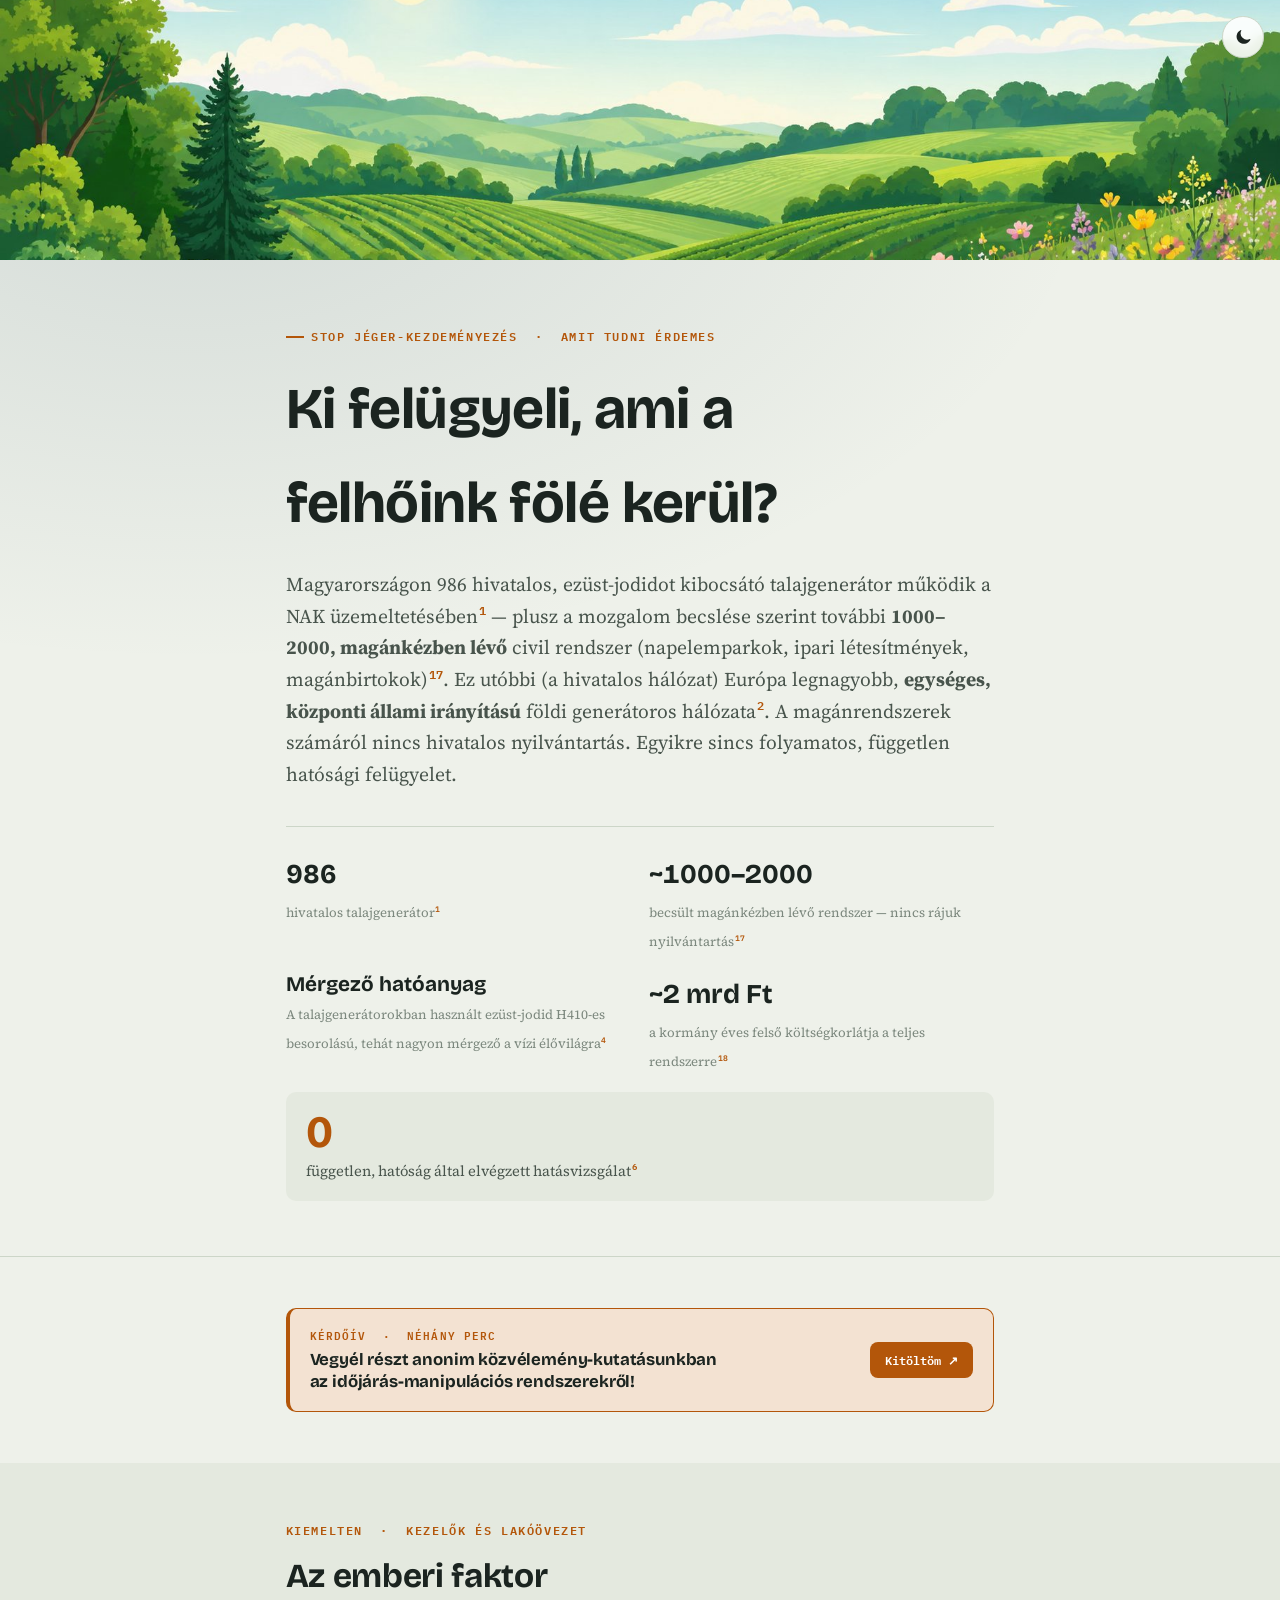
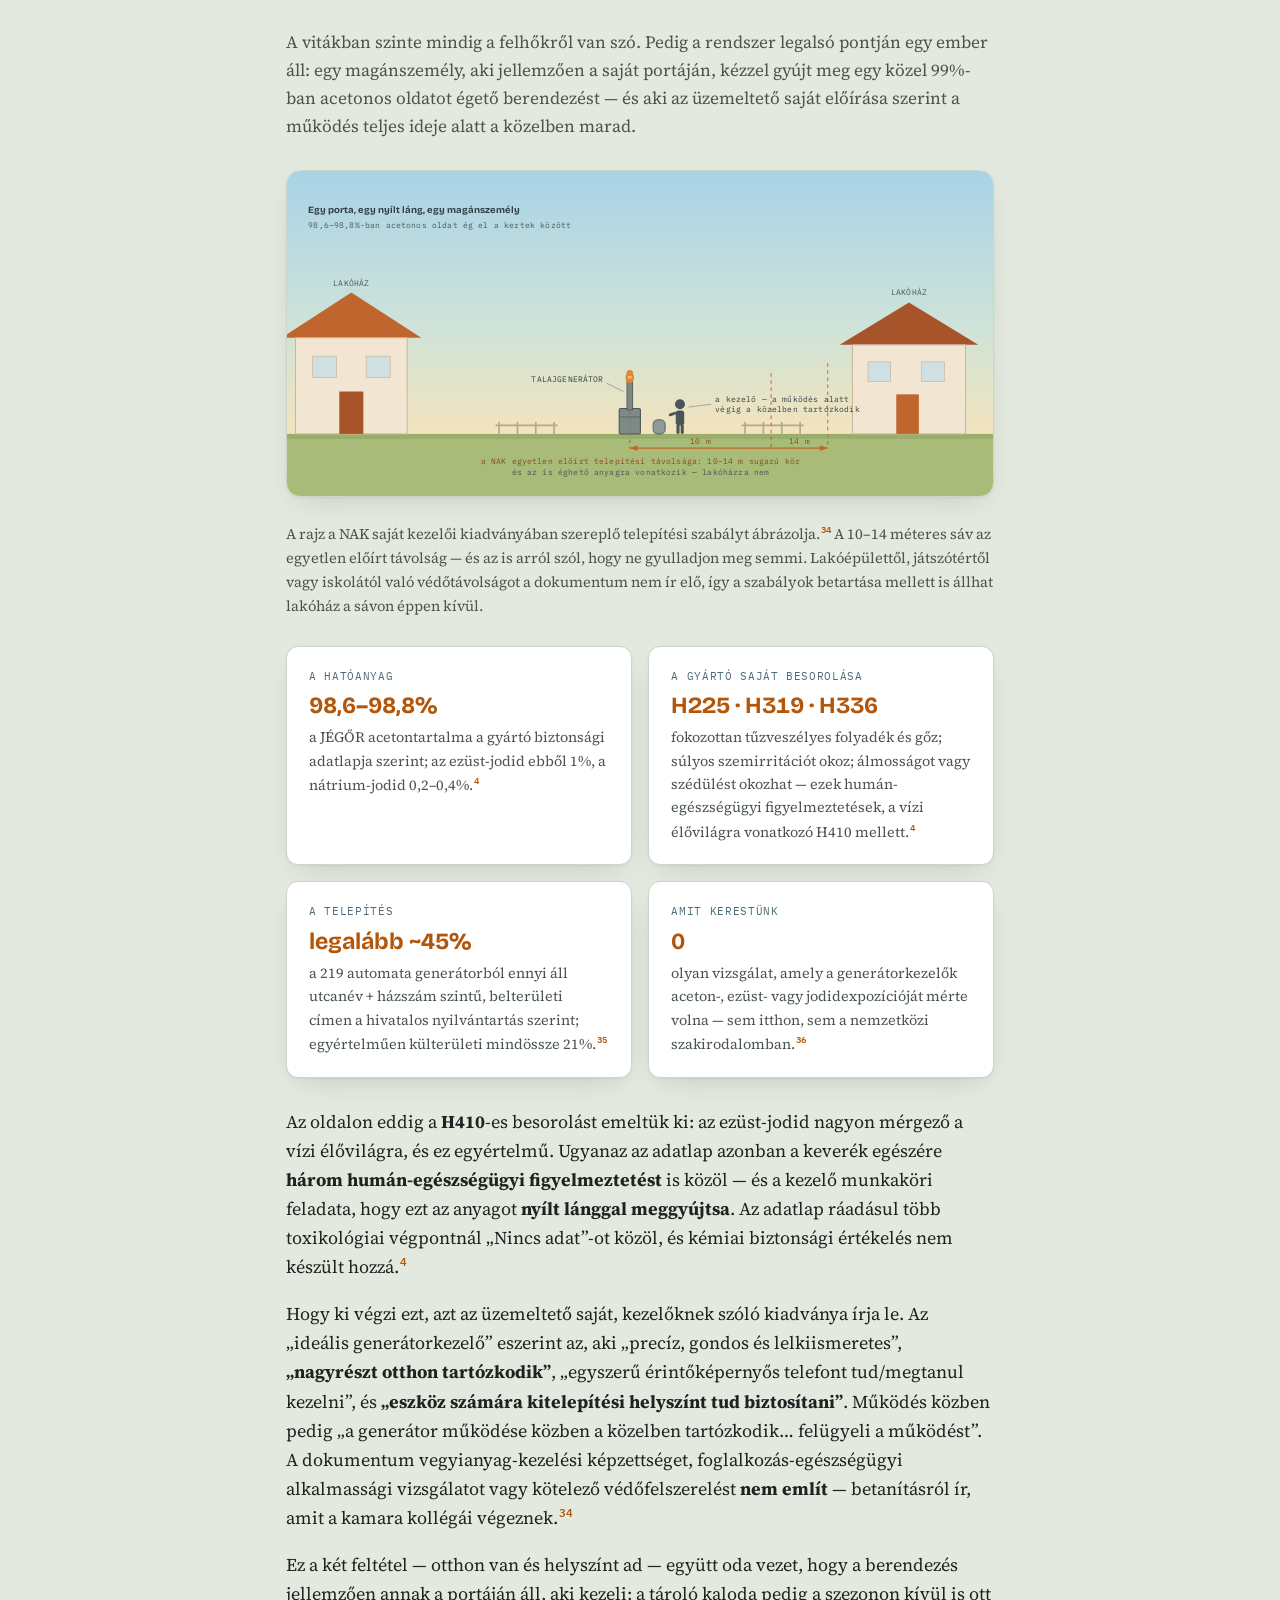
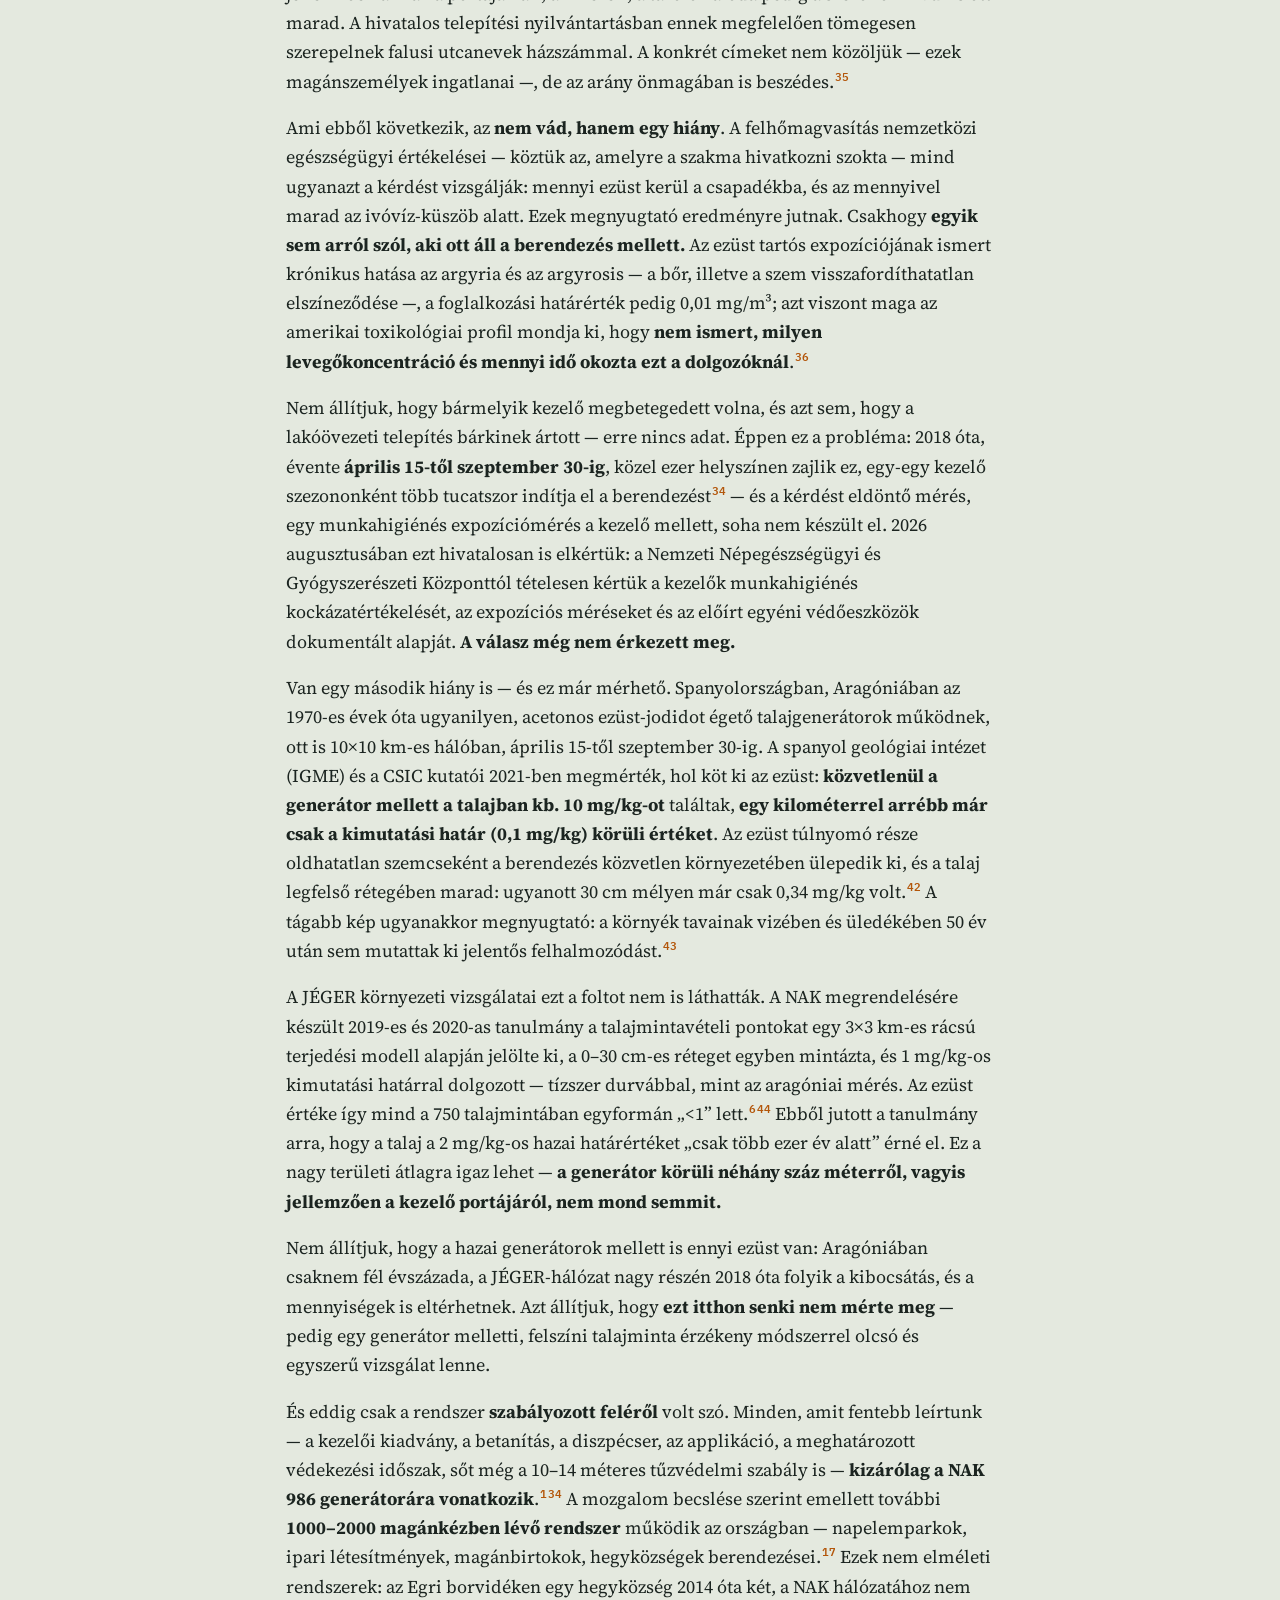
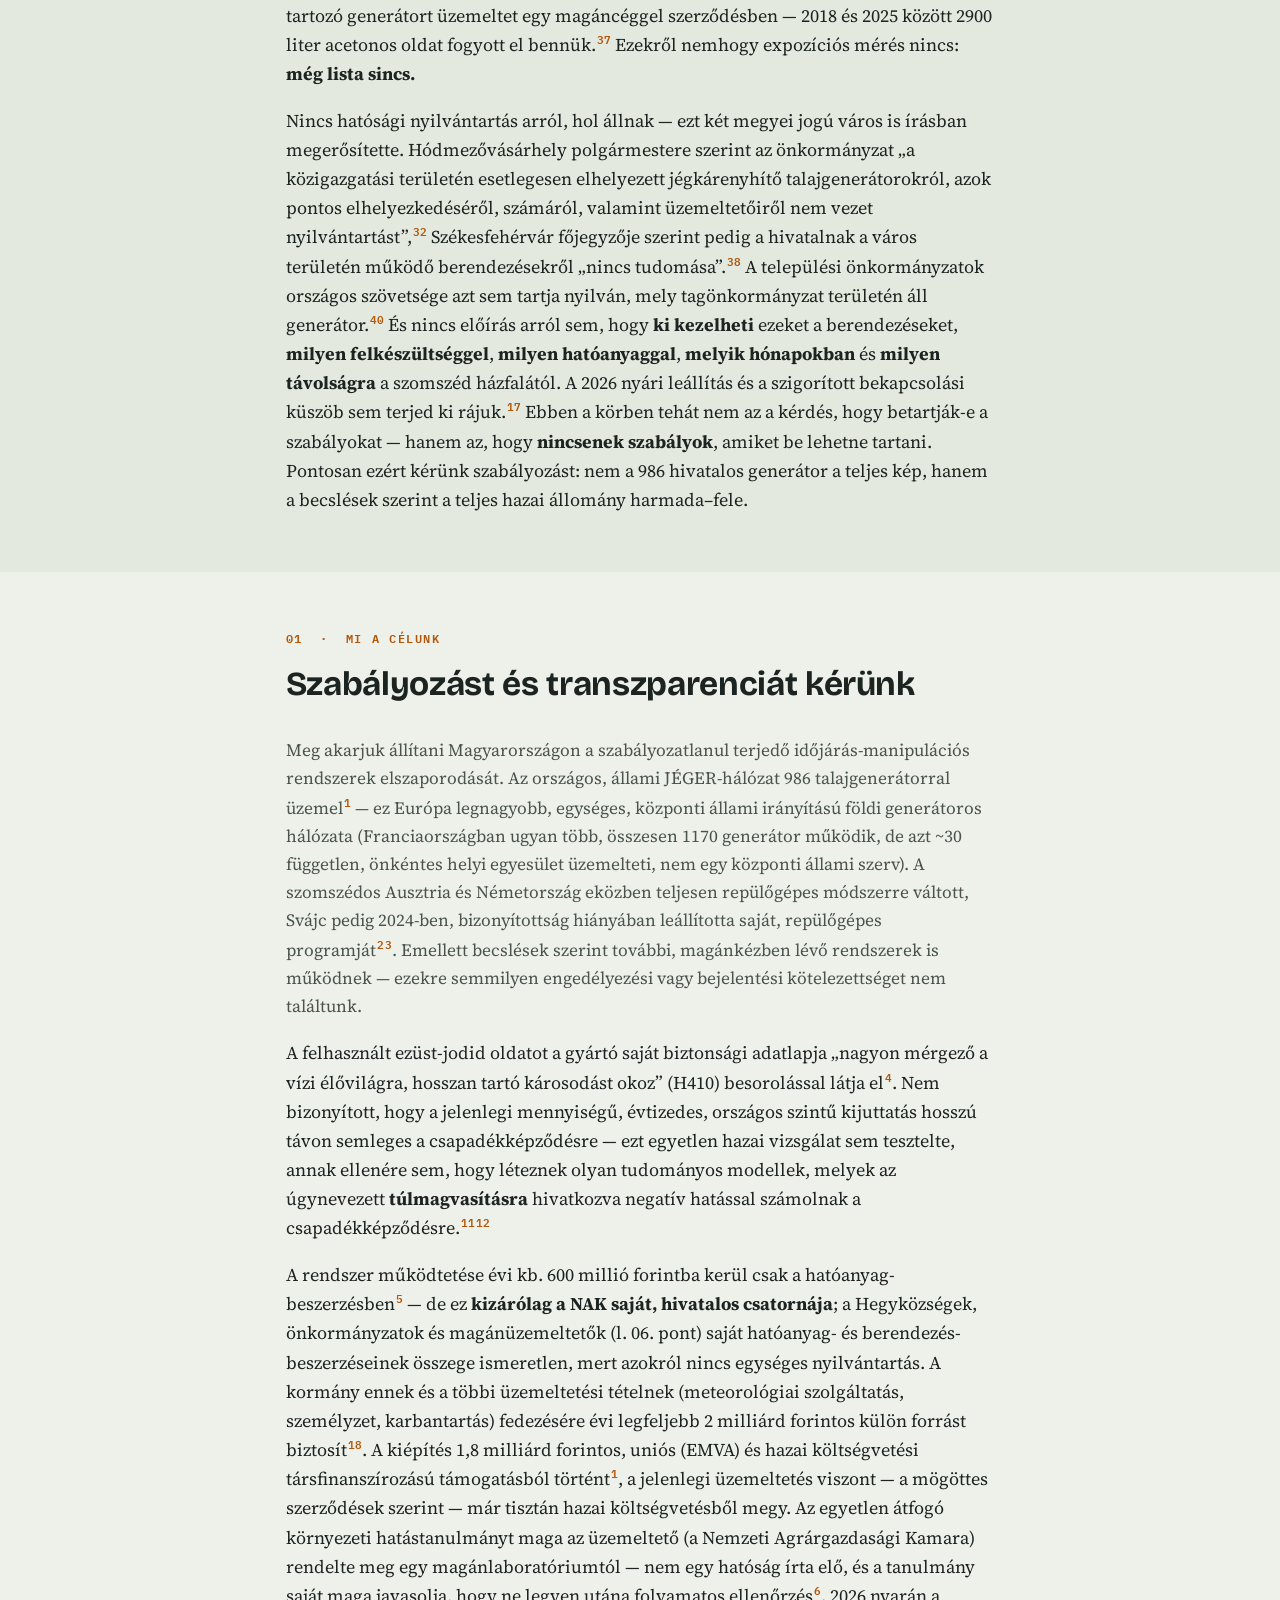
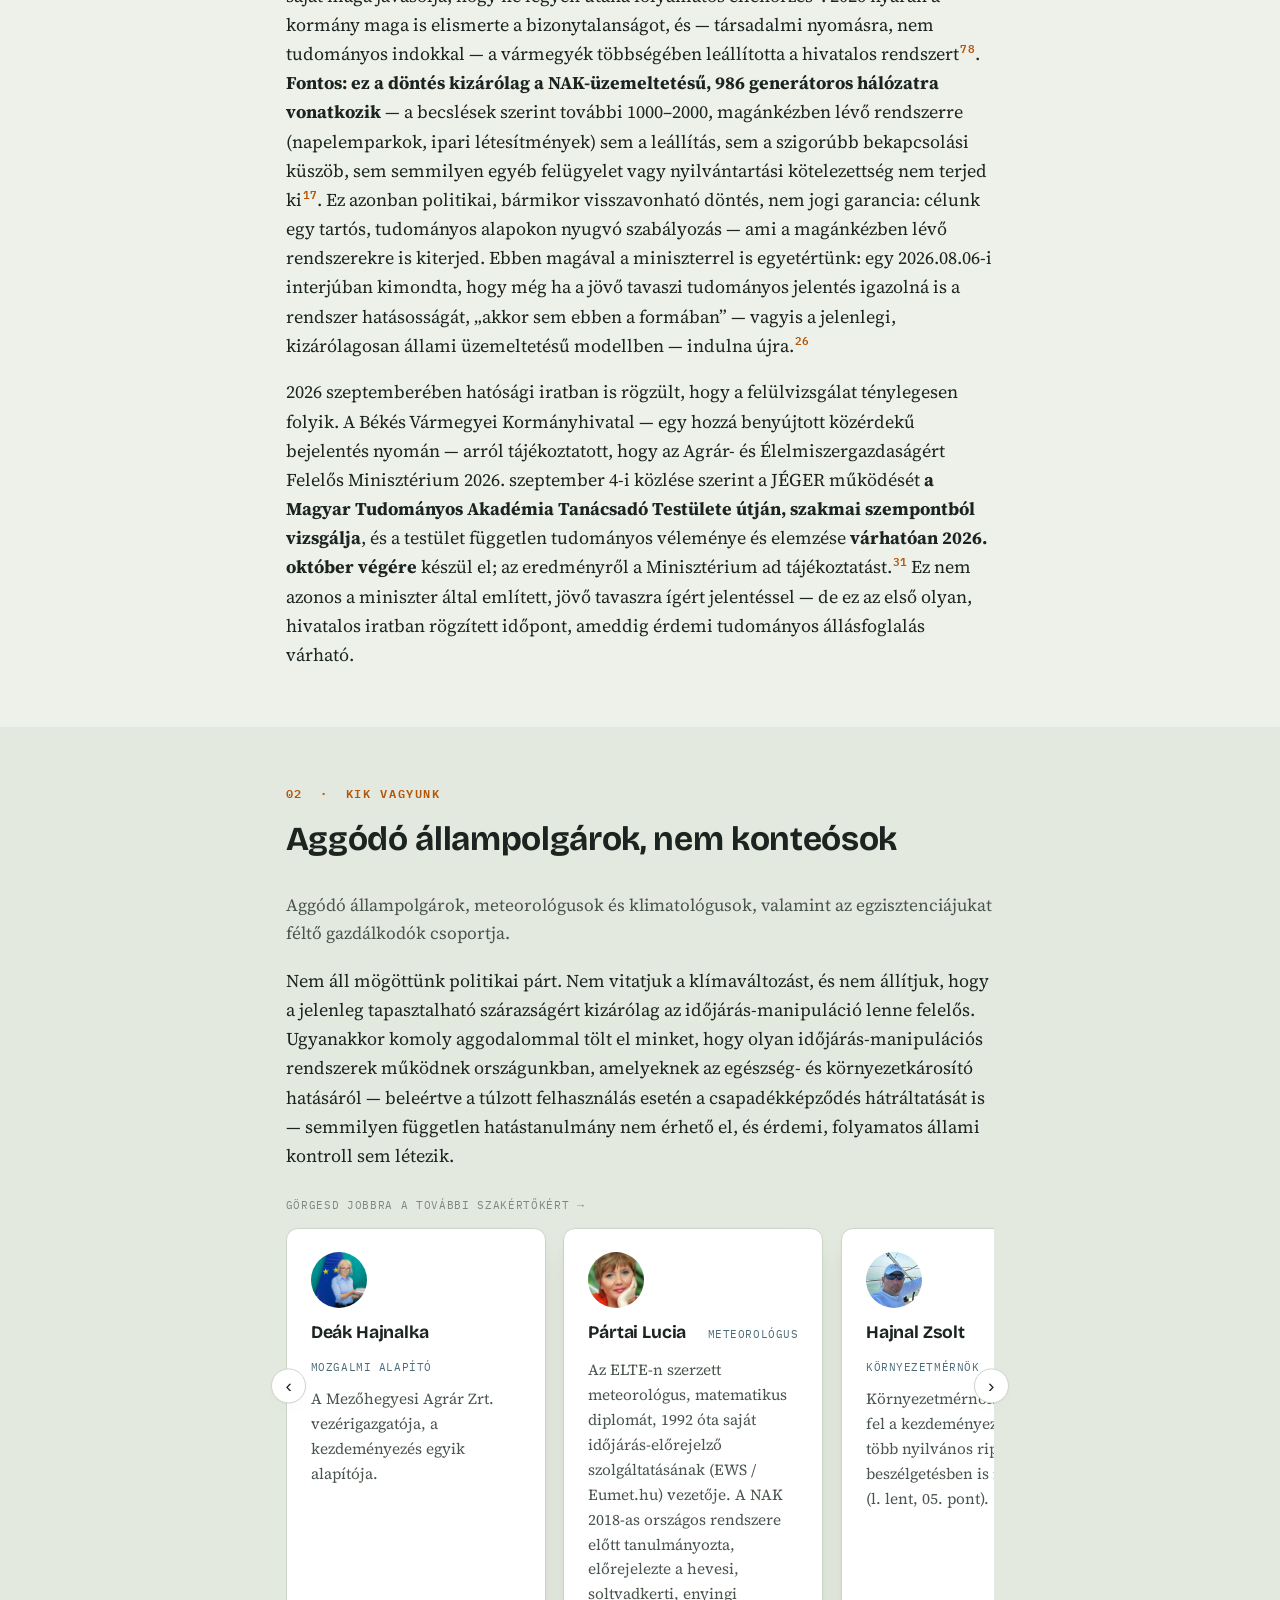
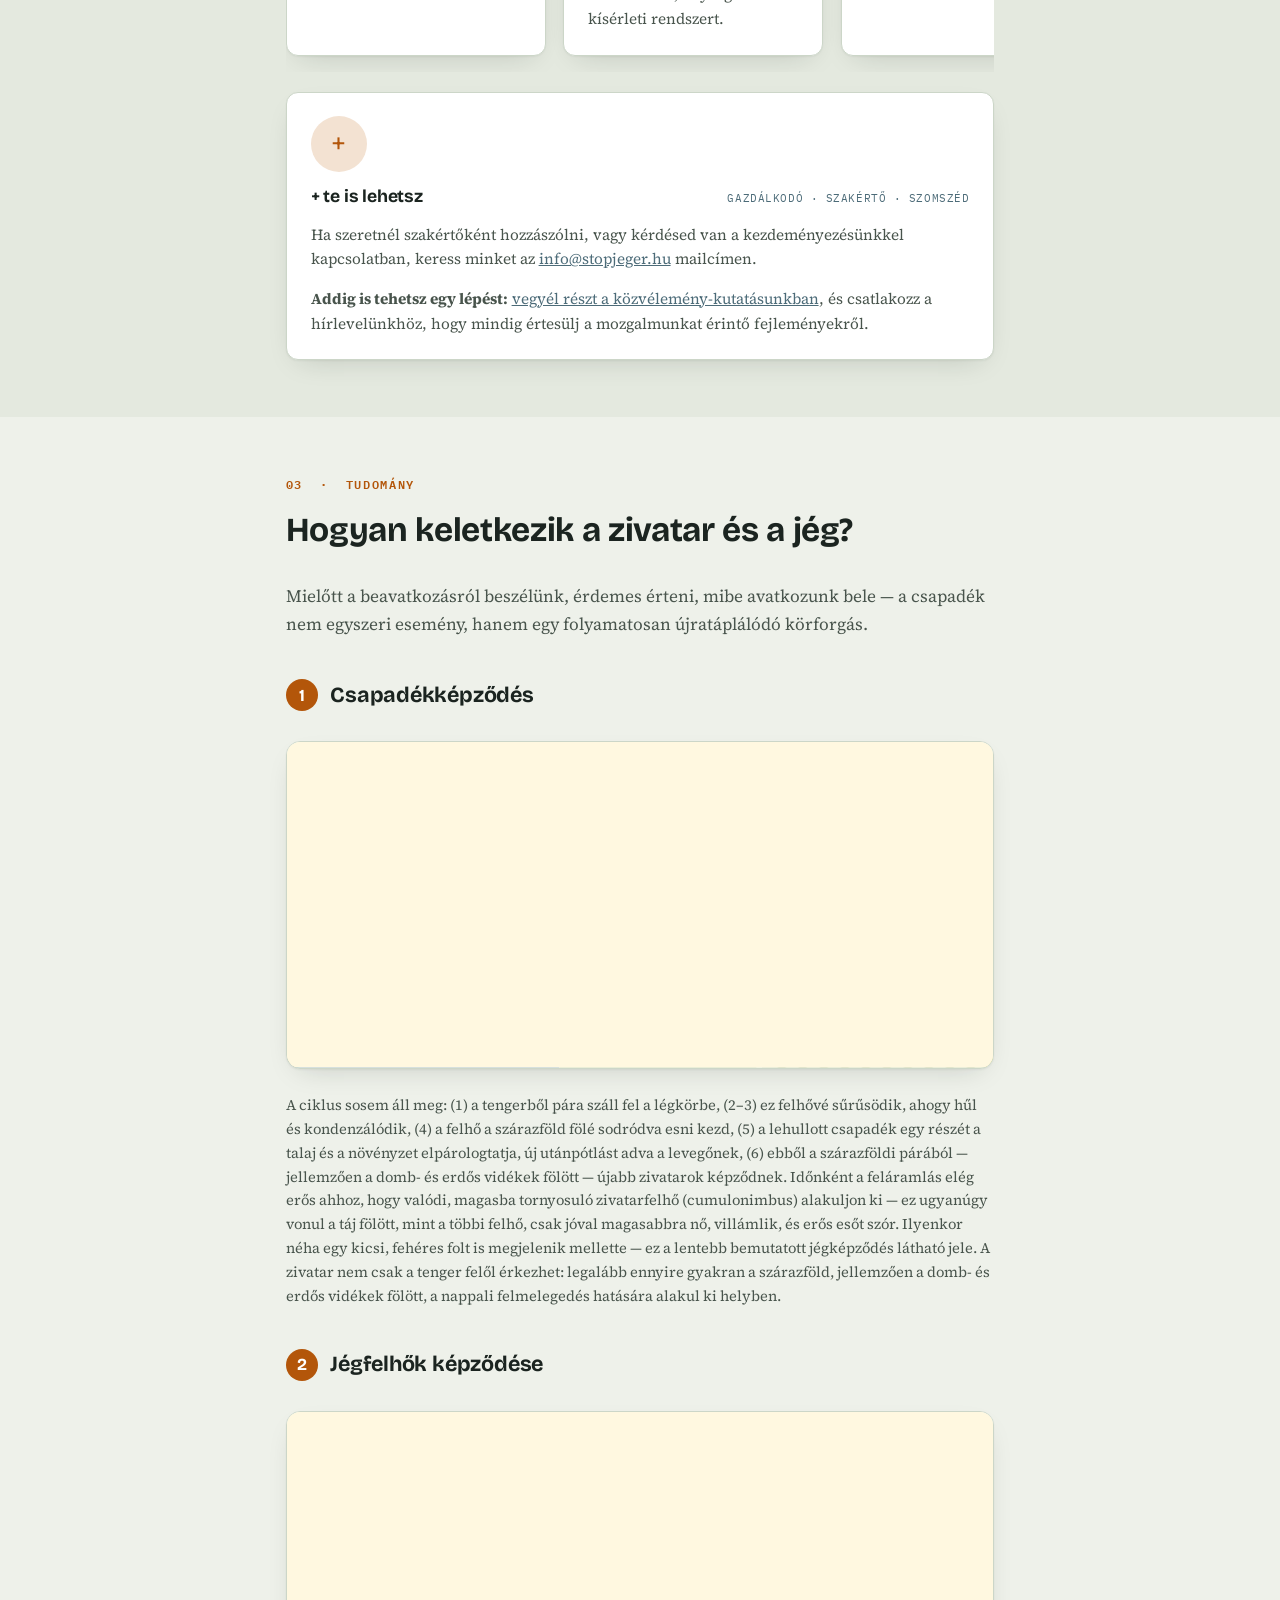
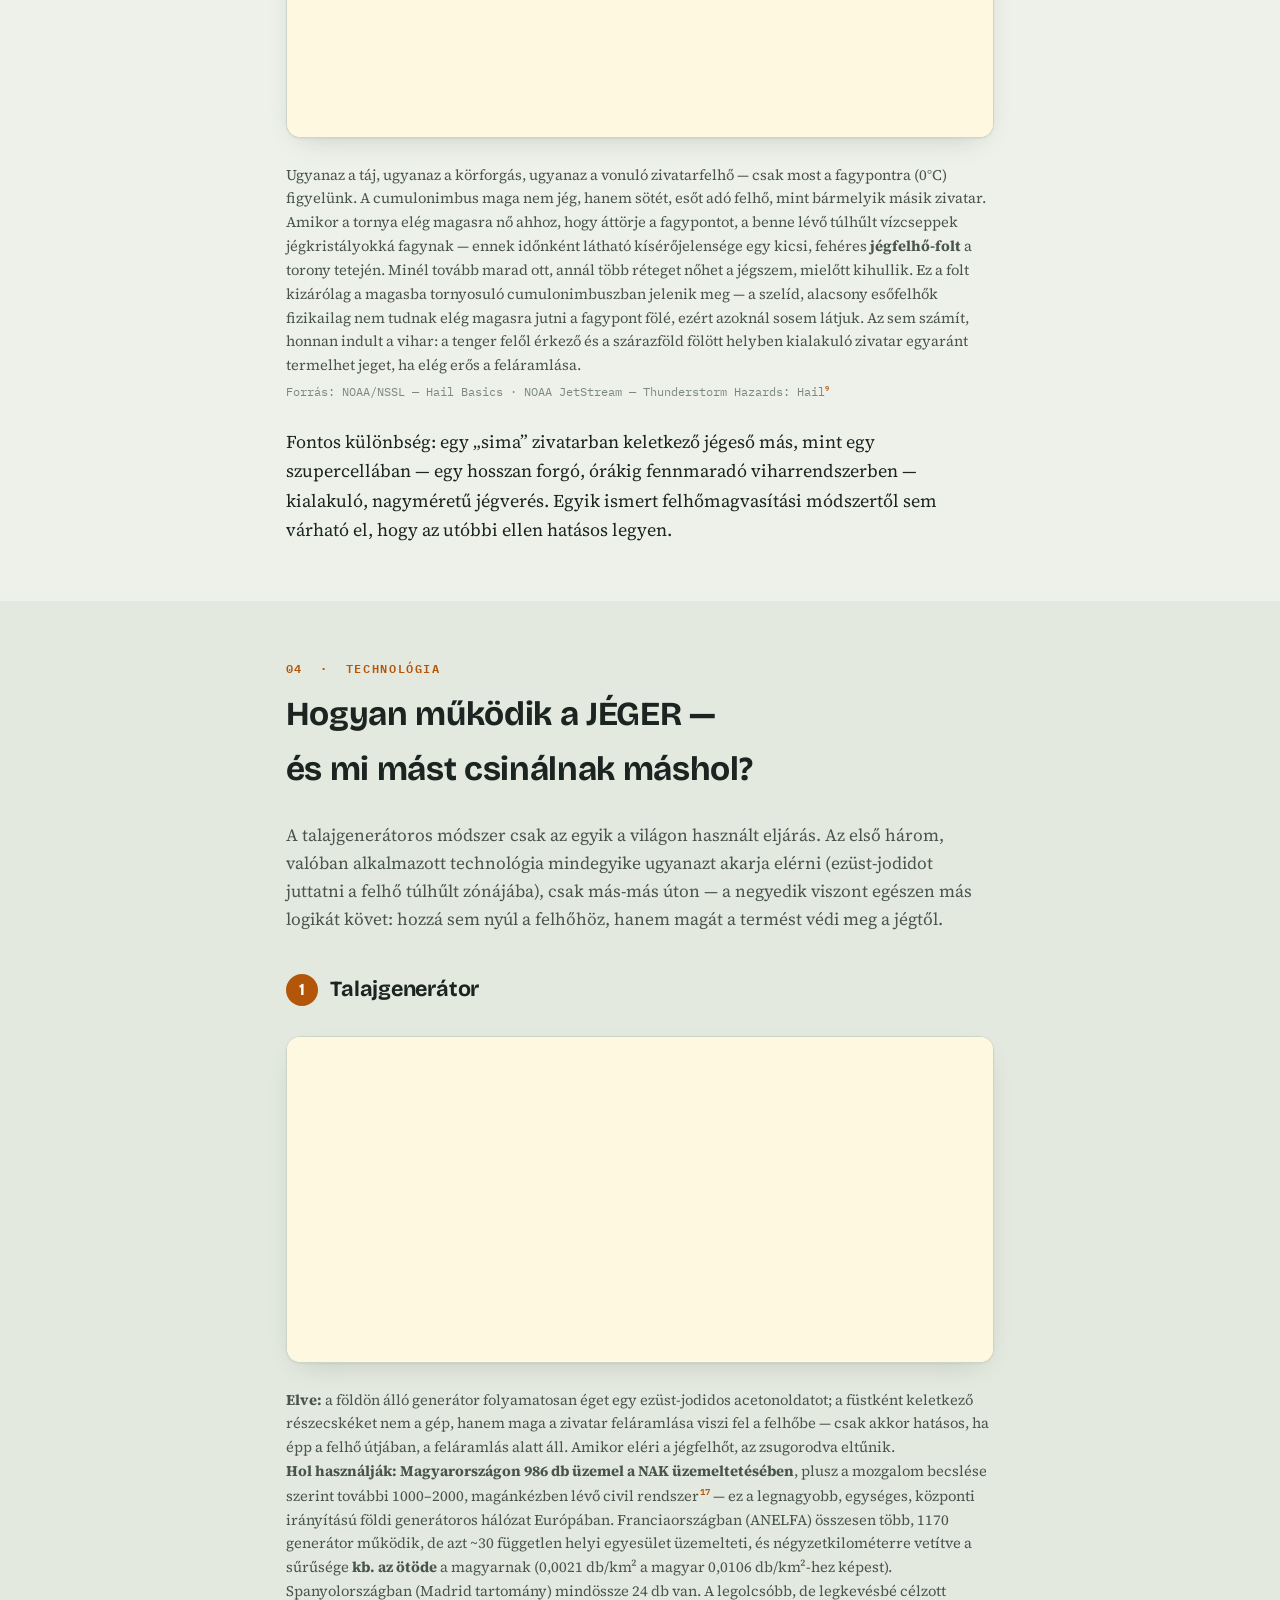
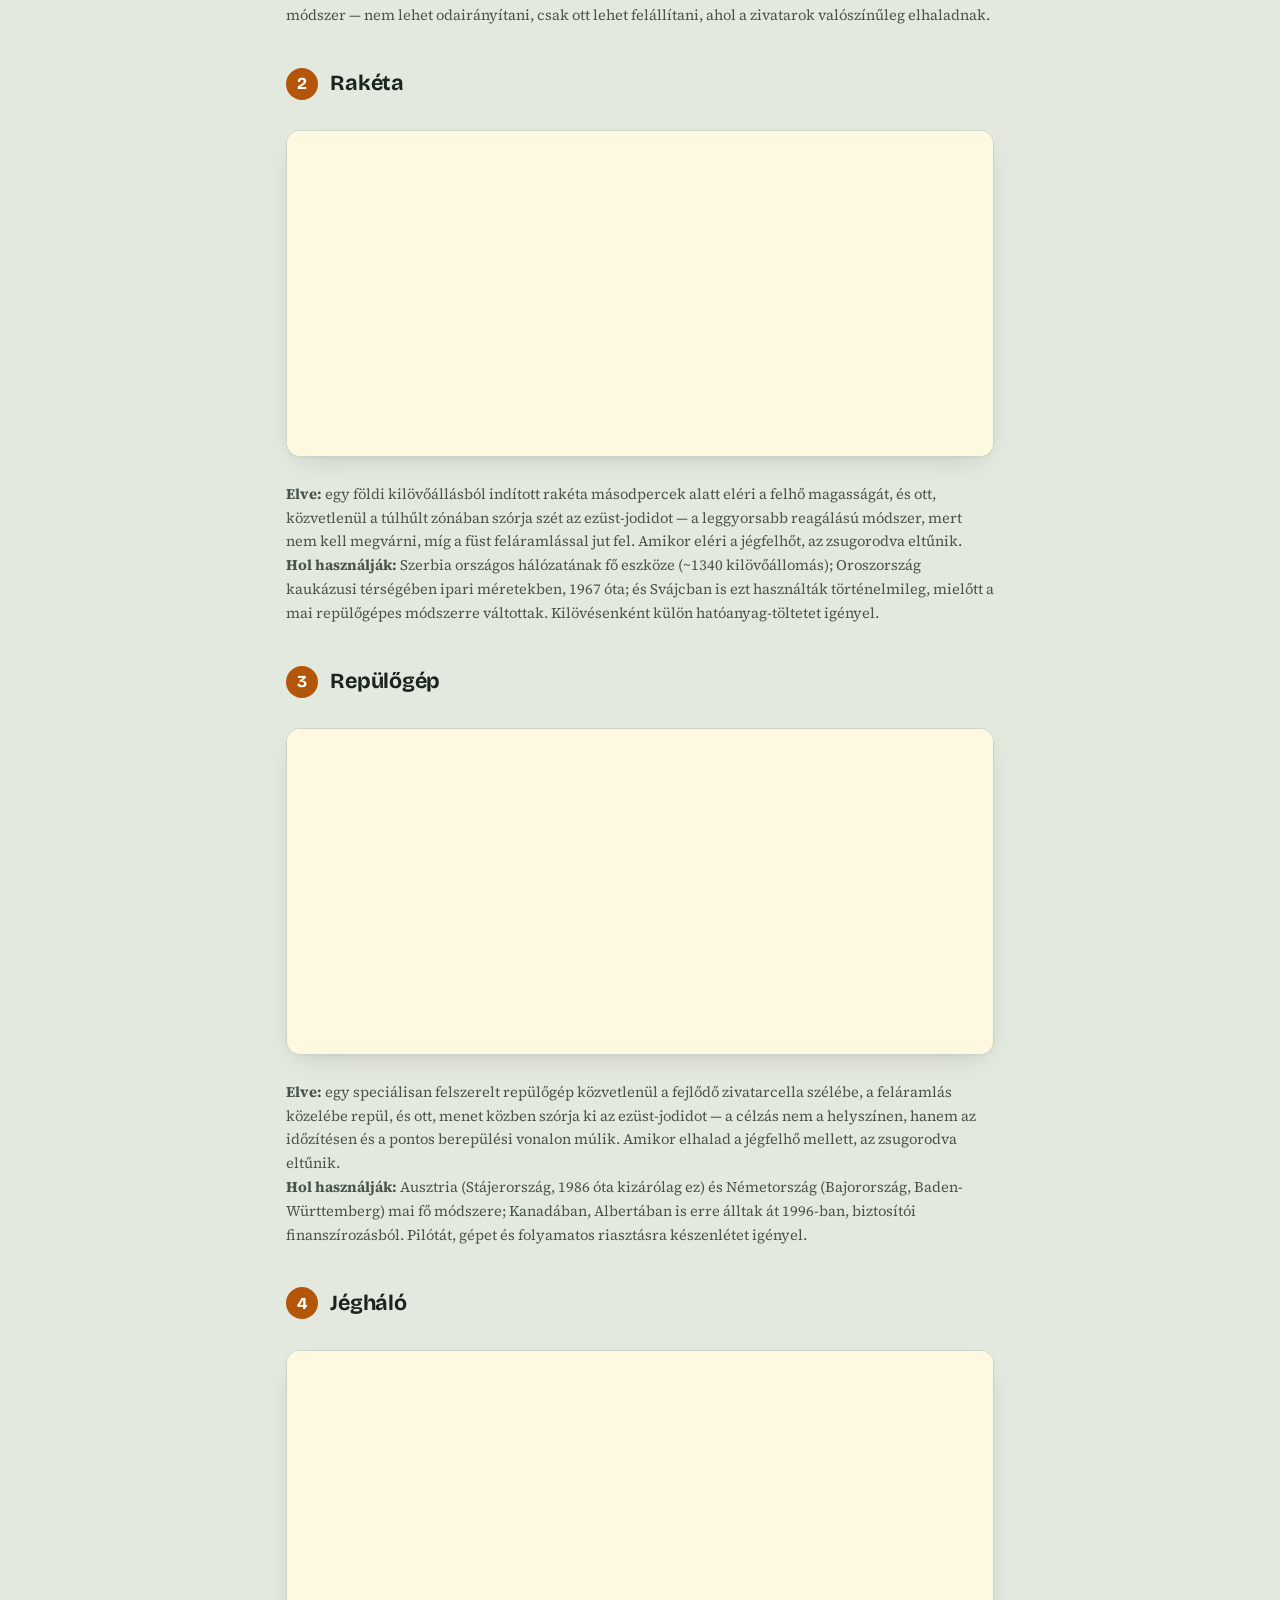
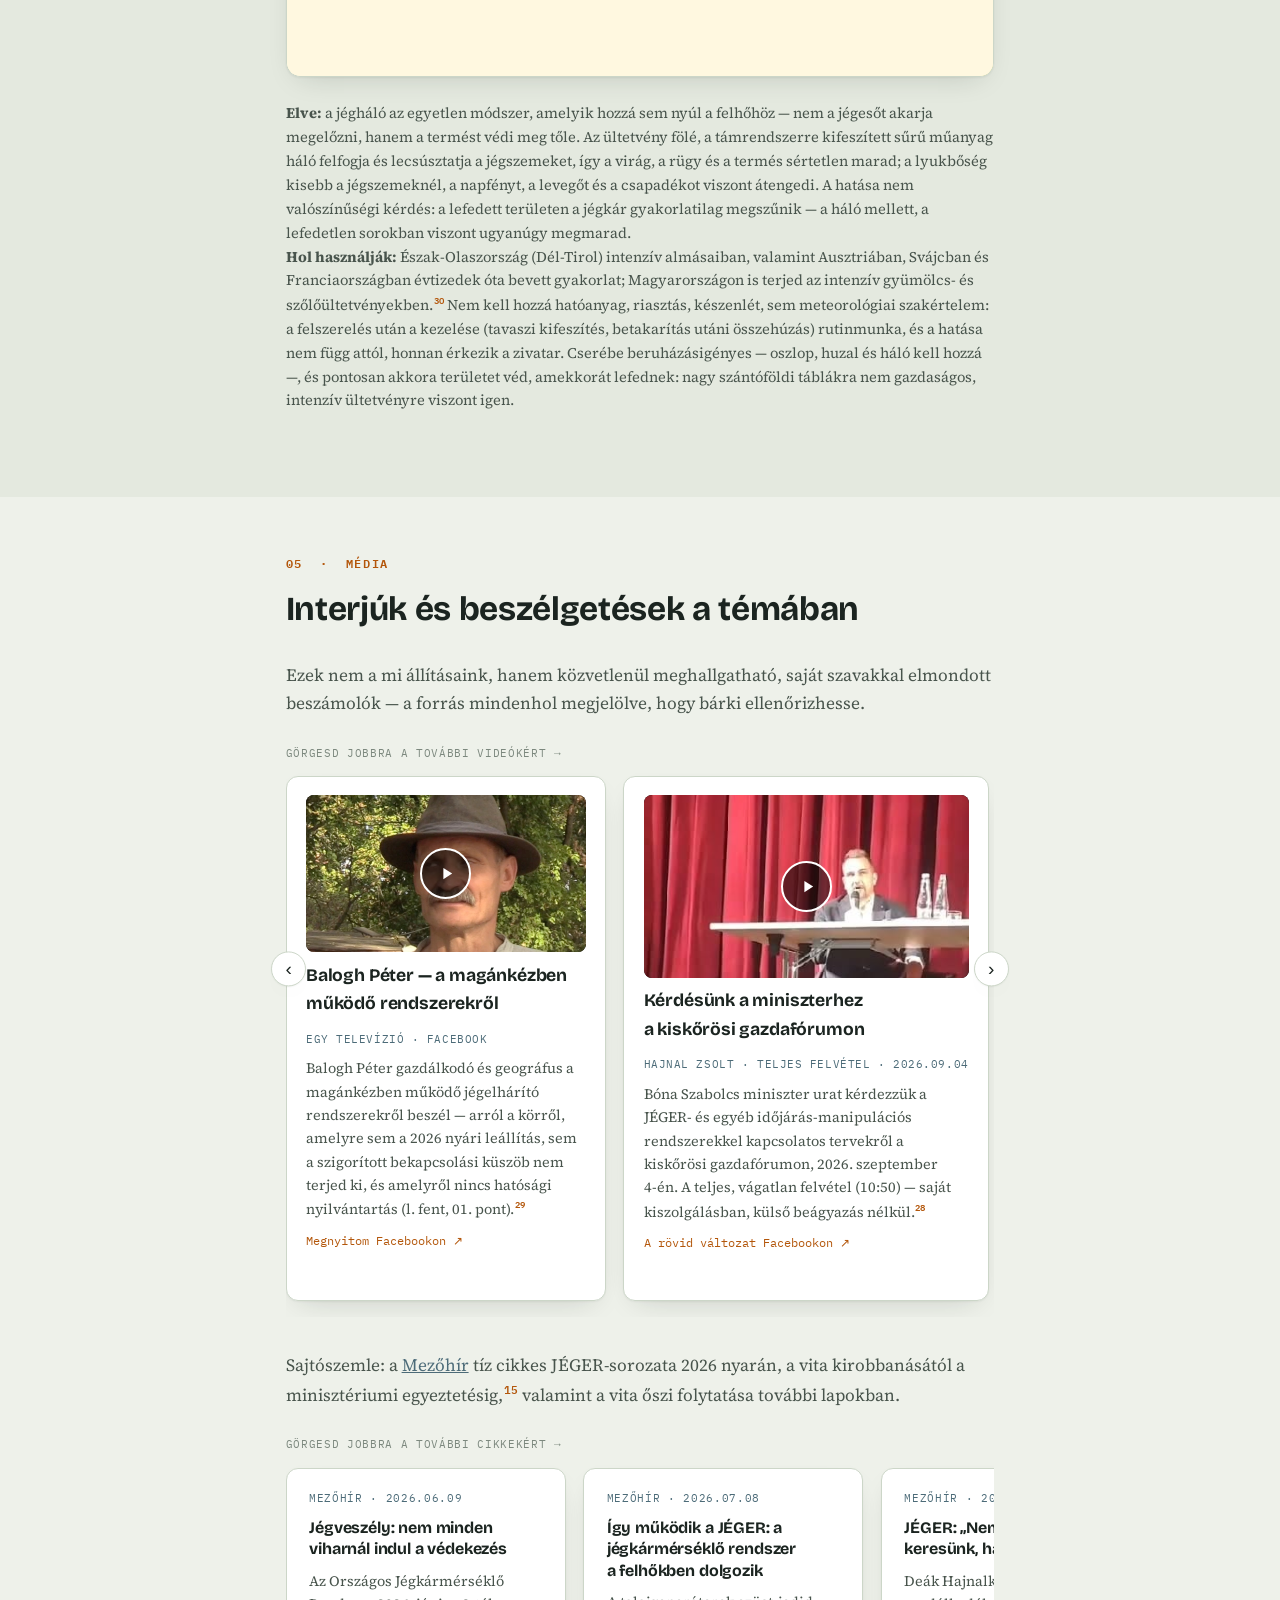
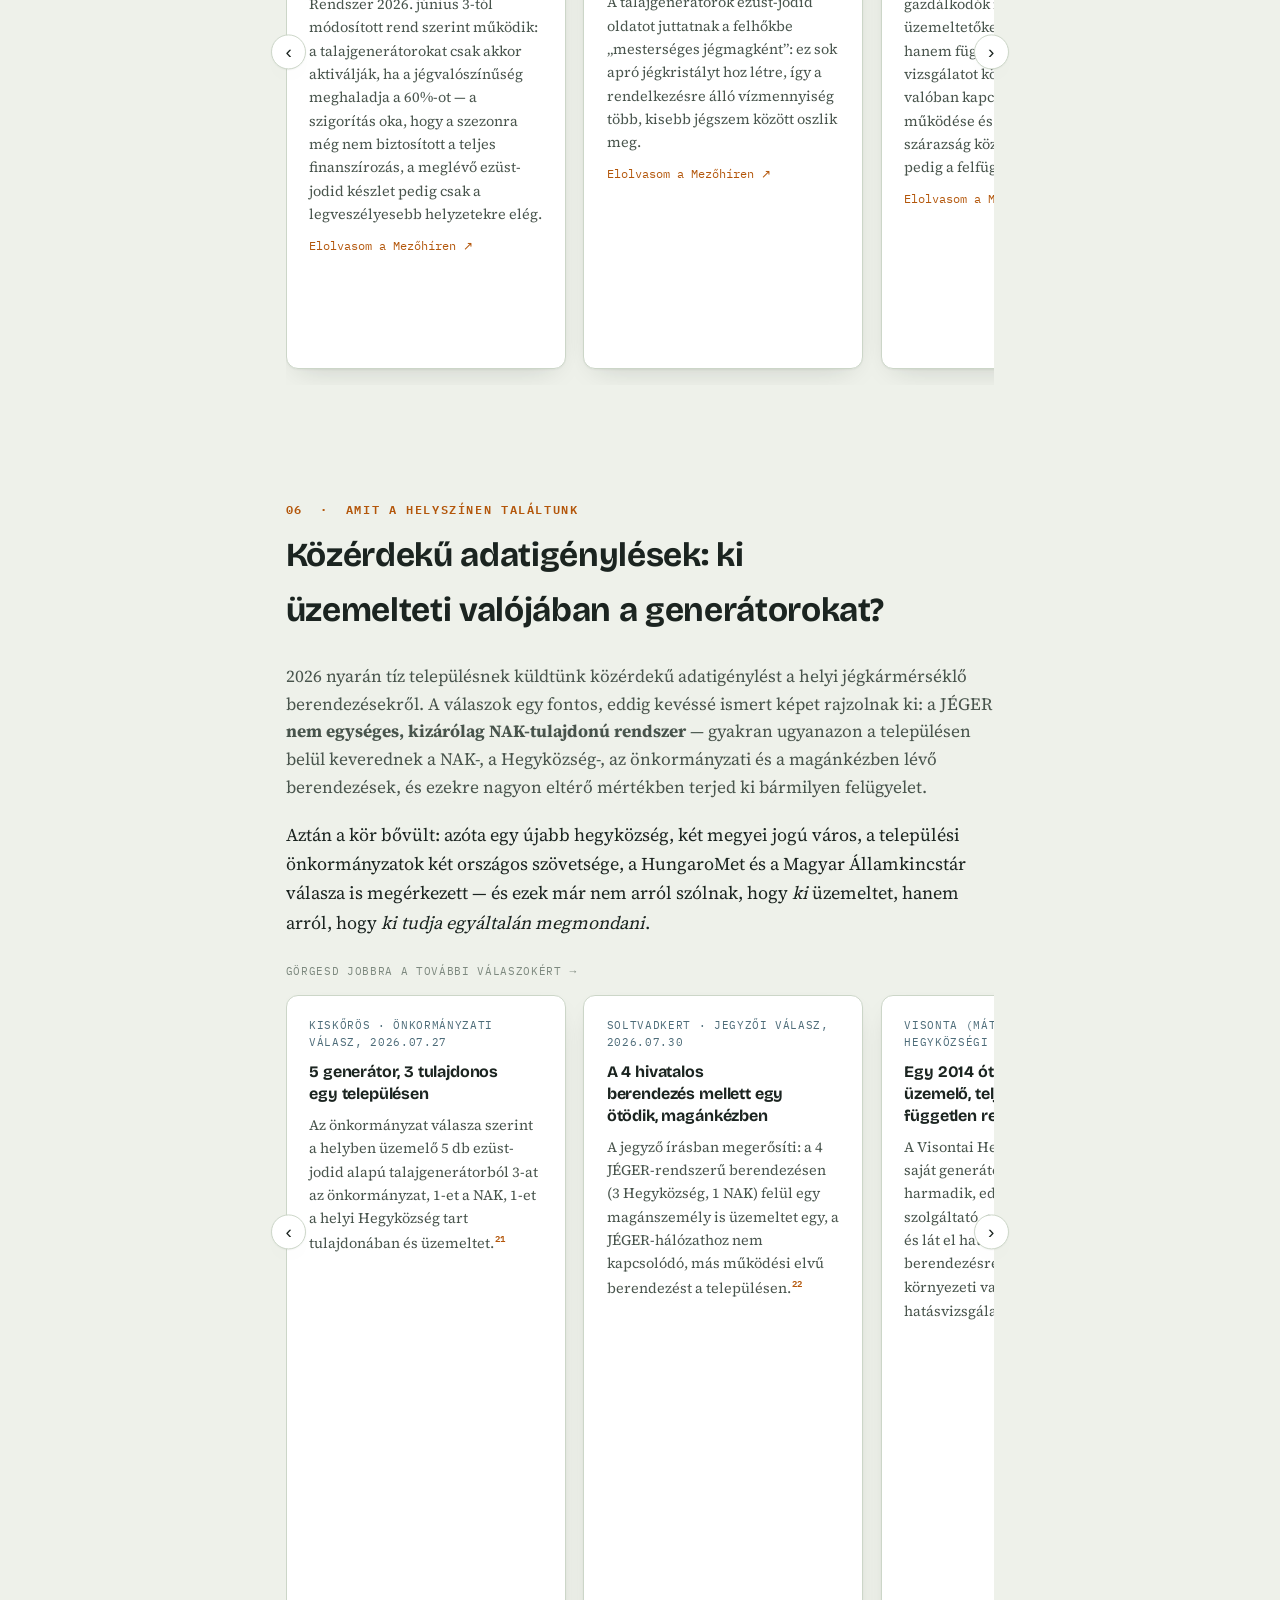
==== index.html @ 8516f04a "Sajtoszemle: Magro.hu interju Vazsonyi Laszloval (2026.09.04) "JEGER: nem az aszaly a legnagyobb ker" ====
<!doctype html>
<html lang="hu">
<head>
<meta charset="utf-8">
<meta name="viewport" content="width=device-width,initial-scale=1">
<title>JÉGER-kezdeményezés — Ki felügyeli, ami a felhőink fölé kerül?</title>
<meta name="description" content="Közérthető háttéranyag a JÉGER jégeső-elhárítási rendszerről: tudomány, technológia, felügyelet.">
<link rel="canonical" href="https://stopjeger.hu/">
<meta property="og:type" content="website">
<meta property="og:url" content="https://stopjeger.hu/">
<meta property="og:site_name" content="stopjeger.hu">
<meta property="og:title" content="Ki felügyeli, ami a felhőink fölé kerül?">
<meta property="og:description" content="Közérthető háttéranyag a JÉGER jégeső-elhárítási rendszerről: tudomány, technológia, felügyelet — és egy anonim közvélemény-kutatás.">
<meta property="og:image" content="https://stopjeger.hu/assets/header-art.jpg">
<meta property="og:locale" content="hu_HU">
<meta name="twitter:card" content="summary_large_image">
<link rel="icon" href="/favicon.svg" type="image/svg+xml">
<link rel="icon" href="/favicon.png" type="image/png" sizes="32x32">
<link rel="apple-touch-icon" href="/apple-touch-icon.png">
<link rel="stylesheet" href="/assets/fonts/fonts.css">
<link rel="preload" href="/assets/fonts/source-serif-4-var-latin.woff2" as="font" type="font/woff2" crossorigin>
<link rel="preload" href="/assets/fonts/bricolage-grotesque-400-800-latin.woff2" as="font" type="font/woff2" crossorigin>
<style>
:root{
  --bg:#eef1ea;
  --surface:#ffffff;
  --surface-2:#e4e9df;
  --ink:#1b2420;
  --ink-soft:#48544c;
  --ink-faint:#7c887e;
  --line:#ccd6c8;
  --accent:#b3560a;
  --accent-ink:#ffffff;
  --accent-soft:#f3e2d2;
  --silver:#4c6b78;
  --silver-soft:#dde7ea;
  --shadow: 0 1px 2px rgba(20,30,25,.05), 0 10px 28px -14px rgba(20,30,25,.22);
}
:root:not([data-theme="light"]){
  @media (prefers-color-scheme: dark){
    --bg:#12181a;
    --surface:#1a2224;
    --surface-2:#212b2c;
    --ink:#e9ede5;
    --ink-soft:#b6c1b8;
    --ink-faint:#7e8a83;
    --line:#2c3a37;
    --accent:#e0873d;
    --accent-ink:#1b1206;
    --accent-soft:#3a2a17;
    --silver:#8bb0bd;
    --silver-soft:#20343a;
    --shadow: 0 1px 2px rgba(0,0,0,.35), 0 14px 34px -16px rgba(0,0,0,.6);
  }
}
:root[data-theme="dark"]{
  --bg:#12181a;
  --surface:#1a2224;
  --surface-2:#212b2c;
  --ink:#e9ede5;
  --ink-soft:#b6c1b8;
  --ink-faint:#7e8a83;
  --line:#2c3a37;
  --accent:#e0873d;
  --accent-ink:#1b1206;
  --accent-soft:#3a2a17;
  --silver:#8bb0bd;
  --silver-soft:#20343a;
  --shadow: 0 1px 2px rgba(0,0,0,.35), 0 14px 34px -16px rgba(0,0,0,.6);
}

*{box-sizing:border-box}
html{-webkit-text-size-adjust:100%}
body{
  margin:0;
  background:var(--bg);
  color:var(--ink);
  font-family:'Source Serif 4', Georgia, 'Times New Roman', serif;
  font-size:18px;
  line-height:1.62;
}
::selection{background:var(--accent);color:var(--accent-ink)}
a{color:var(--silver)}
a:hover{color:var(--accent)}

h1,h2,h3{font-family:'Bricolage Grotesque', system-ui, sans-serif; text-wrap:balance; margin:0; letter-spacing:-.01em}
.eyebrow{
  font-family:'IBM Plex Mono', ui-monospace, monospace;
  font-size:.72rem; letter-spacing:.14em; text-transform:uppercase;
  color:var(--accent); font-weight:600;
}
.status-eyebrow{
  font-family:'IBM Plex Mono', ui-monospace, monospace;
  font-size:.68rem; letter-spacing:.1em; text-transform:uppercase;
  color:var(--ink-faint);
}

@media(prefers-reduced-motion:no-preference){
  .reveal{animation:rise .7s cubic-bezier(.2,.7,.2,1) both}
  .reveal.d1{animation-delay:.08s}
  .reveal.d2{animation-delay:.16s}
  .reveal.d3{animation-delay:.24s}
  @keyframes rise{from{opacity:0; transform:translateY(14px)} to{opacity:1; transform:translateY(0)}}
}

/* ---------- header banner ---------- */
.header-banner{width:100%; line-height:0; overflow:hidden; position:relative}
.header-art{width:100%; aspect-ratio:1824/862; max-height:260px; object-fit:cover; object-position:center 42%; display:block}

/* ---------- theme toggle ---------- */
.theme-toggle{
  position:fixed; top:1rem; right:1rem; z-index:30;
  width:2.6rem; height:2.6rem; border-radius:50%;
  background:color-mix(in srgb, var(--surface) 88%, transparent);
  backdrop-filter:blur(6px);
  border:1px solid var(--line); box-shadow:var(--shadow);
  display:flex; align-items:center; justify-content:center; cursor:pointer; color:var(--ink);
}
.theme-toggle:hover{border-color:var(--accent); color:var(--accent)}
.theme-toggle svg{width:1.15rem; height:1.15rem}
.theme-toggle .icon-sun,.theme-toggle .icon-moon{display:none}
:root[data-theme="light"] .theme-toggle .icon-moon{display:block}
:root[data-theme="dark"] .theme-toggle .icon-sun{display:block}
:root:not([data-theme]) .theme-toggle .icon-moon{display:block}
@media (prefers-color-scheme: dark){
  :root:not([data-theme]) .theme-toggle .icon-moon{display:none}
  :root:not([data-theme]) .theme-toggle .icon-sun{display:block}
}

/* ---------- hero ---------- */
.hero{
  padding: 4.2rem 0 3.4rem;
  background:
    radial-gradient(ellipse 900px 500px at 15% -10%, color-mix(in srgb, var(--silver) 16%, transparent), transparent),
    var(--bg);
  border-bottom:1px solid var(--line);
}
.wrap{max-width:760px; margin:0 auto; padding:0 1.6rem}
.wrap-wide{max-width:960px; margin:0 auto; padding:0 1.6rem}
.hero .eyebrow{display:flex; align-items:center; gap:.6em; margin-bottom:1.1rem}
.hero .eyebrow::before{content:""; width:1.6em; height:2px; background:var(--accent); display:inline-block}
.hero h1{font-size:clamp(2.3rem, 1.6rem + 3vw, 3.6rem); font-weight:700}
.hero .lede{
  font-size:1.22rem; color:var(--ink-soft); margin-top:1.2rem;
}
.hero .statline{
  margin-top:2.2rem; display:grid; gap:1.1rem;
  grid-template-columns:repeat(auto-fit,minmax(min(240px,100%),1fr));
  border-top:1px solid var(--line); padding-top:1.6rem;
}
.stat b{
  display:block; font-family:'Bricolage Grotesque',sans-serif; font-weight:700;
  font-size:1.7rem; color:var(--ink); font-variant-numeric:tabular-nums;
}
.stat b.stat-head{font-size:1.3rem; line-height:1.25}
.stat span{font-size:.82rem; color:var(--ink-faint)}
/* Kiemelt csempe: a statline utolso eleme, teljes sort foglal, igy a masik
   negy csempe alatt osszefuggo savkent zarja a hero-t. A kiemelest egy fokkal
   sotetebb hattertonus adja (a kerdoiv-banner accent szinetol megkulonboztetve);
   a szamot hagyjuk accent szinben. */
.hero .statline .stat.featured{
  grid-column:1/-1; background:var(--surface-2);
  border-radius:10px; padding:1.1rem 1.25rem;
}
.hero .statline .stat.featured b{font-size:2.8rem; line-height:1; color:var(--accent)}
.hero .statline .stat.featured span{font-size:.92rem; color:var(--ink-soft)}

/* ---------- section shell ---------- */
section{padding:3.6rem 0}
section.tinted{background:var(--surface-2)}
.section-head{margin-bottom:1.6rem}
.section-head h2{font-size:clamp(1.5rem,1.2rem + 1.2vw,2.1rem); font-weight:700}
.section-head .eyebrow{display:block; margin-bottom:.6rem}
p{margin:0 0 1.1rem}
p:last-child{margin-bottom:0}
.lead-p{font-size:1.08rem; color:var(--ink-soft)}

/* ---------- citations ---------- */
sup.cite{
  font-family:'IBM Plex Mono',monospace; font-size:.62em; font-weight:600;
  color:var(--accent); cursor:pointer; margin-left:.1em;
}
sup.cite a{color:inherit; text-decoration:none}
sup.cite a:hover{text-decoration:underline}

/* ---------- carousel (profiles & videos) ---------- */
.carousel-hint{
  font-family:'IBM Plex Mono',monospace; font-size:.7rem; letter-spacing:.06em; text-transform:uppercase;
  color:var(--ink-faint); margin:1.6rem 0 0;
}
.carousel{position:relative; margin-top:.7rem}
.carousel-track{
  display:flex; gap:1.1rem; overflow-x:auto; scroll-snap-type:x proximity;
  padding:.2rem .2rem 1rem; -webkit-overflow-scrolling:touch;
  scrollbar-width:thin; scrollbar-color:var(--line) transparent;
}
.carousel-track::-webkit-scrollbar{height:8px}
.carousel-track::-webkit-scrollbar-thumb{background:var(--line); border-radius:99px}
.car-btn{
  position:absolute; top:36%; transform:translateY(-50%); z-index:5;
  width:2.2rem; height:2.2rem; border-radius:50%;
  border:1px solid var(--line); background:var(--surface); color:var(--ink);
  box-shadow:var(--shadow); cursor:pointer; font-size:1.2rem; line-height:1;
  display:flex; align-items:center; justify-content:center;
}
.car-btn:hover{color:var(--accent); border-color:var(--accent)}
.car-prev{left:-.9rem}
.car-next{right:-.9rem}
@media(max-width:760px){.car-btn{display:none}}

/* ---------- profile cards ---------- */
.profile-card{
  flex:0 0 260px; scroll-snap-align:start;
  background:var(--surface); border:1px solid var(--line); border-radius:12px;
  padding:1.4rem 1.5rem; box-shadow:var(--shadow);
  display:flex; flex-direction:column; gap:.7rem;
}
.profile-cta-wrap{margin-top:1.3rem}
.profile-cta-wrap .profile-card{flex:none; max-width:none}
.avatar{
  width:56px; height:56px; border-radius:50%; flex:none; overflow:hidden;
  background:var(--surface-2); display:flex; align-items:center; justify-content:center;
}
.avatar img{width:100%; height:100%; object-fit:cover; display:block}
.avatar-placeholder{
  border:1.5px dashed var(--line); background:transparent; color:var(--ink-faint);
  font-family:'IBM Plex Mono',monospace; font-size:.72rem; font-weight:600; letter-spacing:.02em;
}
.avatar-cta{background:var(--accent-soft); color:var(--accent); font-size:1.5rem; font-weight:700}
.who{display:flex; align-items:baseline; justify-content:space-between; gap:.6em; flex-wrap:wrap}
.who h3{font-size:1.1rem}
.role{
  font-family:'IBM Plex Mono',monospace; font-size:.7rem; letter-spacing:.05em; text-transform:uppercase;
  color:var(--silver); white-space:nowrap;
}
.profile-card p{font-size:.96rem; color:var(--ink-soft); margin:0}

/* ---------- refs ---------- */
.refs{font-size:.88rem; color:var(--ink-soft)}
.refs ol{padding-left:1.3em; margin:0; display:grid; gap:.55rem}
.refs li::marker{font-family:'IBM Plex Mono',monospace; color:var(--accent); font-weight:600}
.refs a{word-break:break-word}

/* ---------- video cards ---------- */
.video-card{
  flex:0 0 320px; scroll-snap-align:start;
  background:var(--surface); border:1px solid var(--line); border-radius:12px;
  padding:1.1rem 1.2rem 1.3rem; box-shadow:var(--shadow);
  display:flex; flex-direction:column; gap:.6rem;
}
.video-embed{position:relative; aspect-ratio:16/9; border-radius:8px; overflow:hidden; background:#000}
.video-embed iframe{position:absolute; inset:0; width:100%; height:100%; border:0}
.video-card p{font-size:.9rem; color:var(--ink-soft); margin:0}
.video-card a.watch{font-family:'IBM Plex Mono',monospace; font-size:.75rem; color:var(--accent); text-decoration:none}
.video-card a.watch:hover{text-decoration:underline}

/* ---------- survey banner ---------- */
/* A banner alatt kozvetlenul egy tinted szekcio kovetkezik, ezert alul is kell
   feher sav - kulonben a szines hatter neki utkozik a narancs doboznak. */
.survey-wrap{padding-top:3.2rem; padding-bottom:3.2rem}
.survey-banner{
  display:flex; align-items:center; gap:1.1rem; flex-wrap:wrap; justify-content:space-between;
  background:var(--accent-soft); border:1px solid var(--accent); border-left-width:4px;
  border-radius:10px; padding:1.05rem 1.25rem; text-decoration:none; color:inherit;
  transition:transform .15s ease, box-shadow .15s ease;
}
.survey-banner:hover{transform:translateY(-1px); box-shadow:var(--shadow)}
.survey-banner .sb-text{flex:1 1 20rem; min-width:0}
.survey-banner .sb-eyebrow{
  display:block; margin-bottom:.3rem; font-family:'IBM Plex Mono',monospace;
  font-size:.7rem; letter-spacing:.1em; text-transform:uppercase; color:var(--accent); font-weight:600;
}
.survey-banner h2{font-size:1.05rem; font-weight:700; line-height:1.35; margin:0}
.survey-banner .sb-cta{
  flex:0 0 auto; font-family:'IBM Plex Mono',monospace; font-size:.78rem; font-weight:600;
  color:var(--accent-ink); background:var(--accent); padding:.62em 1.2em; border-radius:8px; white-space:nowrap;
}
@media (max-width:560px){.survey-banner .sb-cta{width:100%; text-align:center}}

/* ---------- press cards ---------- */
.press-card{
  flex:0 0 280px; scroll-snap-align:start;
  background:var(--surface); border:1px solid var(--line); border-radius:12px;
  padding:1.3rem 1.4rem; box-shadow:var(--shadow);
  display:flex; flex-direction:column; gap:.6rem;
}
.press-card .outlet{
  font-family:'IBM Plex Mono',monospace; font-size:.68rem; letter-spacing:.06em; text-transform:uppercase;
  color:var(--silver);
}
.press-card h3{font-size:1rem; line-height:1.35}
.press-card p{font-size:.9rem; color:var(--ink-soft); margin:0}
.press-card a.watch{font-family:'IBM Plex Mono',monospace; font-size:.75rem; color:var(--accent); text-decoration:none}
.press-card a.watch:hover{text-decoration:underline}

/* ---------- "Az emberi faktor" tenykartyai: ugyanaz a kartya, csak racsban ---------- */
.factor-grid{
  display:grid; gap:1rem; margin-top:1.7rem;
  grid-template-columns:repeat(auto-fit,minmax(min(230px,100%),1fr));
}
.factor-grid .press-card{flex:1 1 auto; gap:.45rem}
.factor-grid .press-card b{
  display:block; font-family:'Bricolage Grotesque',sans-serif; font-weight:700;
  font-size:1.45rem; line-height:1.15; color:var(--accent); font-variant-numeric:tabular-nums;
}

/* ---------- FAQ ---------- */
.faq-list{display:grid; gap:.9rem; margin-top:1.6rem}
.faq-item{
  background:var(--surface); border:1px solid var(--line); border-radius:10px;
  padding:1rem 1.3rem; box-shadow:var(--shadow);
}
.faq-item summary{
  font-family:'Bricolage Grotesque',sans-serif; font-weight:700; font-size:1.02rem;
  cursor:pointer; list-style:none; display:flex; align-items:center; justify-content:space-between; gap:1rem;
}
.faq-item summary::-webkit-details-marker{display:none}
.faq-item summary::after{content:"+"; font-family:'IBM Plex Mono',monospace; color:var(--accent); font-size:1.2rem; flex:none}
.faq-item[open] summary::after{content:"–"}
.faq-item p{margin-top:.8rem; font-size:.96rem; color:var(--ink-soft)}

/* ---------- video poster + modal ---------- */
.video-embed.video-poster{cursor:pointer}
.video-embed.video-poster img{width:100%; height:100%; object-fit:cover; display:block}
.video-embed.video-poster .play-btn{
  position:absolute; inset:0; margin:auto; width:3.2rem; height:3.2rem; border-radius:50%;
  background:color-mix(in srgb, #000 55%, transparent); border:2px solid #fff;
  display:flex; align-items:center; justify-content:center; color:#fff; pointer-events:none;
  transition:background .15s ease, border-color .15s ease;
}
.video-embed.video-poster .play-btn svg{width:1.2rem; height:1.2rem; margin-left:.15rem}
.video-embed.video-poster:hover .play-btn,.video-embed.video-poster:focus-visible .play-btn{background:var(--accent); border-color:var(--accent)}

.video-modal{
  position:fixed; inset:0; z-index:50; display:flex; align-items:center; justify-content:center;
  background:rgba(10,14,12,.86); padding:2.4rem 1.2rem;
}
.video-modal[hidden]{display:none}
.video-modal-box{
  position:relative; width:min(920px, 100%); aspect-ratio:16/9; background:#000; border-radius:10px; overflow:hidden;
  box-shadow:0 20px 60px -10px rgba(0,0,0,.6);
}
/* álló (telefonnal rögzített) videó: a magassághoz igazodik, hogy a teljes kép látszódjon */
.video-modal-box.portrait{
  width:auto; height:100%; max-width:100%; aspect-ratio:9/16;
}
.video-modal-box iframe,.video-modal-box video{position:absolute; inset:0; width:100%; height:100%; border:0}
.video-modal-box video{background:#000; object-fit:contain}
.video-modal-close{
  position:absolute; top:.6rem; right:.6rem; z-index:2; width:2.2rem; height:2.2rem; border-radius:50%;
  background:rgba(10,14,12,.7); border:1px solid rgba(255,255,255,.4); color:#fff; cursor:pointer;
  display:flex; align-items:center; justify-content:center; font-size:1.1rem;
}
.video-modal-close:hover{background:var(--accent); border-color:var(--accent)}

/* ---------- contact form ---------- */
.contact-form{display:grid; gap:.7rem; margin-top:1.1rem; max-width:32rem}
.contact-form label{
  font-family:'IBM Plex Mono',monospace; font-size:.72rem; letter-spacing:.04em; text-transform:uppercase;
  color:var(--ink-faint); display:block; margin-bottom:.3rem;
}
.contact-form input,.contact-form textarea{
  width:100%; font:inherit; font-size:.95rem; padding:.6rem .8rem;
  border:1px solid var(--line); border-radius:7px; background:var(--surface); color:var(--ink);
}
.contact-form input:focus,.contact-form textarea:focus{outline:none; border-color:var(--accent)}
.contact-form textarea{resize:vertical; min-height:5rem}
.contact-form button{
  justify-self:start; font-family:'IBM Plex Mono',monospace; font-size:.82rem; font-weight:600;
  padding:.6rem 1.3rem; border-radius:99px; border:none; background:var(--accent); color:var(--accent-ink);
  cursor:pointer;
}
.contact-form button:hover{opacity:.9}
.contact-form .contact-note{font-size:.8rem; color:var(--ink-faint); margin:0}

footer{padding:2.4rem 0 4rem; color:var(--ink-faint); font-size:.82rem}

/* ---------- diagrams ---------- */
.figure{margin:1.8rem 0 1.6rem}
.diagram-card{
  background:var(--surface); border:1px solid var(--line); border-radius:12px;
  padding:1.5rem 1.5rem 1.2rem; box-shadow:var(--shadow); overflow-x:auto;
}
.figure svg{display:block; width:100%; height:auto; min-width:420px; color:var(--ink)}
.figure figcaption{
  margin-top:1.6rem; font-size:.92rem; color:var(--ink-soft);
}
.figure figcaption .src-note{
  display:block; margin-top:.3rem; font-family:'IBM Plex Mono',monospace; font-size:.72rem; color:var(--ink-faint);
}
.lbl{font-family:'IBM Plex Mono',monospace; font-size:11px; letter-spacing:.02em}
.lbl-eyebrow{font-family:'IBM Plex Mono',monospace; font-size:9.5px; letter-spacing:.09em}
.lbl-lg{font-family:'Bricolage Grotesque',sans-serif; font-size:13.5px; font-weight:700}
.acc{color:var(--accent)}
.slv{color:var(--silver)}
.dim{opacity:.5}
.dim2{opacity:.28}
.diagram-card svg [class*="fill-"]{fill:currentColor}
.diagram-card svg [class*="stroke-"]{stroke:currentColor}

@media(prefers-reduced-motion:no-preference){
  .rising{animation:rise-fade 3.1s linear infinite; transform-box:fill-box; transform-origin:center}
  .rising.p2{animation-delay:-1.05s}
  .rising.p3{animation-delay:-2.1s}
  @keyframes rise-fade{
    0%{transform:translate(0,0); opacity:0}
    12%{opacity:.95}
    85%{opacity:.95}
    100%{transform:translate(var(--dx,0),var(--dy,-200px)); opacity:0}
  }
  .embryo{animation:embryo-journey 6.4s ease-in-out infinite; transform-box:fill-box; transform-origin:center}
  @keyframes embryo-journey{
    0%{transform:translate(0,0) scale(.65); opacity:.95}
    52%{transform:translate(8px,-255px) scale(1.55); opacity:1}
    68%{transform:translate(10px,-245px) scale(1.55); opacity:1}
    100%{transform:translate(34px,145px) scale(2.5); opacity:0}
  }
  .cloud-drift{animation:drift-sea 26s linear infinite; transform-box:fill-box; transform-origin:center}
  .cloud-drift.cB{animation-delay:-13s}
  .cloud-mature{animation:mature-fade 26s linear infinite; transform-box:fill-box; transform-origin:center}
  .cloud-mature.cB{animation-delay:-13s}
  .cloud-rain{animation:mature-fade 26s linear infinite; transform-box:fill-box; transform-origin:center}
  .cloud-rain.cB{animation-delay:-13s}
  .cloud-rain line{animation:rain-streak .5s linear infinite}
  @keyframes drift-sea{
    0%{transform:translateX(0); opacity:0}
    8%{opacity:1}
    85%{opacity:1}
    100%{transform:translateX(640px); opacity:0}
  }
  @keyframes mature-fade{
    0%{opacity:0} 35%{opacity:0} 55%{opacity:1} 80%{opacity:1} 95%{opacity:0} 100%{opacity:0}
  }
  .land-cloud{animation:drift-land 26s linear infinite; transform-box:fill-box; transform-origin:center}
  .land-mature{animation:mature-fade-land 26s linear infinite; transform-box:fill-box; transform-origin:center}
  .land-rain{animation:mature-fade-land 26s linear infinite; transform-box:fill-box; transform-origin:center}
  @keyframes drift-land{
    0%{transform:translateX(0) scale(.35); opacity:0}
    40%{transform:translateX(0) scale(.35); opacity:0}
    56%{transform:translateX(0) scale(1); opacity:1}
    82%{transform:translateX(150px) scale(1); opacity:1}
    96%{transform:translateX(200px) scale(1); opacity:0}
    100%{transform:translateX(200px) scale(1); opacity:0}
  }
  @keyframes mature-fade-land{
    0%{opacity:0} 58%{opacity:0} 70%{opacity:1} 90%{opacity:1} 97%{opacity:0} 100%{opacity:0}
  }
  @keyframes rain-streak{0%{stroke-dashoffset:0} 100%{stroke-dashoffset:-11px}}

  /* the storm drifts exactly like the ordinary clouds — just taller, darker, offset in time */
  .storm-cell{animation:drift-sea 26s linear infinite; animation-delay:-4s; transform-box:fill-box; transform-origin:center}
  .storm-mature{animation:storm-rain-fade 26s linear infinite; animation-delay:-4s; transform-box:fill-box; transform-origin:center}
  .storm-rain{animation:storm-rain-fade 26s linear infinite; animation-delay:-4s; transform-box:fill-box; transform-origin:center}
  .storm-rain line{animation:rain-streak .4s linear infinite}
  @keyframes storm-rain-fade{
    0%{opacity:0} 12%{opacity:0} 22%{opacity:1} 75%{opacity:1} 86%{opacity:0} 100%{opacity:0}
  }
  .storm-lightning{animation:storm-lightning-flash 26s linear infinite; animation-delay:-4s}
  @keyframes storm-lightning-flash{
    0%,24%,25.3%,38%,39.3%,52%,53.3%,66%,67.3%,100%{opacity:0}
    24.6%{opacity:1} 38.6%{opacity:1} 52.6%{opacity:1} 66.6%{opacity:1}
  }
  .storm-flash{animation:storm-scene-flash 26s linear infinite; animation-delay:-4s}
  @keyframes storm-scene-flash{
    0%,24%,25.3%,38%,39.3%,52%,53.3%,66%,67.3%,100%{opacity:0}
    24.6%{opacity:.22} 38.6%{opacity:.18} 52.6%{opacity:.2} 66.6%{opacity:.18}
  }

  /* the small ice cloudlet: an occasional companion, not the whole storm — purely a natural phenomenon here, no intervention */
  .ice-cloudlet{animation:ice-appear 26s linear infinite; animation-delay:-4s; transform-box:fill-box; transform-origin:center}
  @keyframes ice-appear{
    0%,30%{opacity:0} 40%{opacity:1} 58%{opacity:1} 68%,100%{opacity:0}
  }
  .ice-label{animation:ice-appear 26s linear infinite; animation-delay:-4s; transform-box:fill-box; transform-origin:center}

  /* a second storm, born over land above the forest — hail doesn't care whether the storm started over sea or land */
  .storm-cell-land{animation:drift-land 26s linear infinite; animation-delay:-9s; transform-box:fill-box; transform-origin:center}
  .storm-mature-land{animation:storm-rain-fade-land 26s linear infinite; animation-delay:-9s; transform-box:fill-box; transform-origin:center}
  .storm-rain-land{animation:storm-rain-fade-land 26s linear infinite; animation-delay:-9s; transform-box:fill-box; transform-origin:center}
  .storm-rain-land line{animation:rain-streak .4s linear infinite}
  @keyframes storm-rain-fade-land{
    0%{opacity:0} 40%{opacity:0} 50%{opacity:1} 78%{opacity:1} 88%{opacity:0} 100%{opacity:0}
  }
  .storm-lightning-land{animation:storm-lightning-flash-land 26s linear infinite; animation-delay:-9s}
  @keyframes storm-lightning-flash-land{
    0%,52%,53.3%,63%,64.3%,73%,74.3%,100%{opacity:0}
    52.6%{opacity:1} 63.6%{opacity:1} 73.6%{opacity:1}
  }
  .storm-flash-land{animation:storm-scene-flash-land 26s linear infinite; animation-delay:-9s}
  @keyframes storm-scene-flash-land{
    0%,52%,53.3%,63%,64.3%,73%,74.3%,100%{opacity:0}
    52.6%{opacity:.2} 63.6%{opacity:.18} 73.6%{opacity:.2}
  }
  .ice-cloudlet-land{animation:ice-appear-land 26s linear infinite; animation-delay:-9s; transform-box:fill-box; transform-origin:center}
  @keyframes ice-appear-land{
    0%,56%{opacity:0} 64%{opacity:1} 80%{opacity:1} 88%,100%{opacity:0}
  }
  .ice-label-land{animation:ice-appear-land 26s linear infinite; animation-delay:-9s; transform-box:fill-box; transform-origin:center}

  /* dedicated variants for the 04. method scenes: the ice cloudlet shrinks away as the defender neutralises it */
  .ice-cloudlet-v{animation:ice-appear-v 26s linear infinite; animation-delay:-4s; transform-box:fill-box; transform-origin:center}
  @keyframes ice-appear-v{
    0%,30%{opacity:0; transform:scale(.35)}
    38%{opacity:1; transform:scale(1)}
    53%{opacity:1; transform:scale(1)}
    64%{opacity:0; transform:scale(.1)}
    100%{opacity:0; transform:scale(.1)}
  }
  .ice-label-v{animation:ice-appear-v 26s linear infinite; animation-delay:-4s; transform-box:fill-box; transform-origin:center}
  .ice-cloudlet-v-land{animation:ice-appear-v-land 26s linear infinite; animation-delay:-9s; transform-box:fill-box; transform-origin:center}
  @keyframes ice-appear-v-land{
    0%,56%{opacity:0; transform:scale(.35)}
    64%{opacity:1; transform:scale(1)}
    78%{opacity:1; transform:scale(1)}
    86%{opacity:0; transform:scale(.1)}
    100%{opacity:0; transform:scale(.1)}
  }
  .ice-label-v-land{animation:ice-appear-v-land 26s linear infinite; animation-delay:-9s; transform-box:fill-box; transform-origin:center}

  /* defenders shared by the three method-scenes: generator smoke, rocket launch, plane pass, impact flash */
  .gen-mini-smoke{animation:rise-fade 3.4s linear infinite; transform-box:fill-box; transform-origin:center}
  .rocket-mini{animation:rocket-mini-launch 26s linear infinite; animation-delay:-4s; transform-box:fill-box; transform-origin:center}
  @keyframes rocket-mini-launch{
    0%,38%{transform:translate(0,0); opacity:0}
    42%{opacity:1}
    52%{transform:translate(-141px,-203px); opacity:1}
    55%{transform:translate(-145px,-207px); opacity:0}
    100%{transform:translate(-145px,-207px); opacity:0}
  }
  .plane-mini-v{animation:plane-mini-v-fly 26s linear infinite; animation-delay:-4s; transform-box:fill-box; transform-origin:center}
  @keyframes plane-mini-v-fly{
    0%,36%{transform:translate(0,0); opacity:0}
    40%{opacity:1}
    52%{transform:translate(-380px,10px); opacity:1}
    62%{transform:translate(-560px,12px); opacity:0}
    100%{transform:translate(-560px,12px); opacity:0}
  }
  .rocket-mini-trail{animation:rocket-mini-trail-fade 26s linear infinite; animation-delay:-4s}
  @keyframes rocket-mini-trail-fade{
    0%,38%{opacity:0} 42%{opacity:.6} 52%{opacity:.6} 55%{opacity:0} 100%{opacity:0}
  }
  .rocket-mini-land{animation:rocket-mini-launch-land 26s linear infinite; transform-box:fill-box; transform-origin:center}
  @keyframes rocket-mini-launch-land{
    0%,66%{transform:translateY(0); opacity:0}
    70%{opacity:1}
    79%{transform:translateY(-171px); opacity:1}
    82%{transform:translateY(-174px); opacity:0}
    100%{transform:translateY(-174px); opacity:0}
  }
  .rocket-mini-trail-land{animation:rocket-mini-trail-fade-land 26s linear infinite}
  @keyframes rocket-mini-trail-fade-land{
    0%,66%{opacity:0} 70%{opacity:.6} 79%{opacity:.6} 82%{opacity:0} 100%{opacity:0}
  }
  .plane-mini{animation:plane-mini-fly 26s linear infinite; transform-box:fill-box; transform-origin:center}
  @keyframes plane-mini-fly{
    0%,41%{transform:translate(0,0); opacity:0}
    45%{opacity:1}
    59%{transform:translate(175px,-58px); opacity:1}
    63%{opacity:0}
    100%{transform:translate(175px,-58px); opacity:0}
  }
  .plane-mini-land{animation:plane-mini-fly-land 26s linear infinite; transform-box:fill-box; transform-origin:center}
  @keyframes plane-mini-fly-land{
    0%,63%{transform:translate(0,0); opacity:0}
    67%{opacity:1}
    80%{transform:translate(150px,-50px); opacity:1}
    84%{opacity:0}
    100%{transform:translate(150px,-50px); opacity:0}
  }
  .impact-burst-v{animation:impact-flash-v 26s linear infinite; animation-delay:-4s; transform-box:fill-box; transform-origin:center}
  @keyframes impact-flash-v{
    0%,49%{opacity:0; transform:scale(.3)}
    52%{opacity:1; transform:scale(1.4)}
    60%{opacity:0; transform:scale(2.2)}
    100%{opacity:0}
  }
  .impact-burst-v-land{animation:impact-flash-v-land 26s linear infinite; animation-delay:-9s; transform-box:fill-box; transform-origin:center}
  @keyframes impact-flash-v-land{
    0%,75%{opacity:0; transform:scale(.3)}
    80%{opacity:1; transform:scale(1.4)}
    88%{opacity:0; transform:scale(2.2)}
    100%{opacity:0}
  }

  /* hail net: the cloud is left alone — the hail falls, and only the covered rows are spared */
  .hail-net-window{animation:hail-window 26s linear infinite; animation-delay:-4s}
  @keyframes hail-window{
    0%,46%{opacity:0} 53%{opacity:1} 76%{opacity:1} 83%,100%{opacity:0}
  }
  .hail-open-window{animation:hail-window-open 26s linear infinite; animation-delay:-4s}
  @keyframes hail-window-open{
    0%,62%{opacity:0} 68%{opacity:1} 82%{opacity:1} 88%,100%{opacity:0}
  }
  .hailstone{animation:hail-bounce 1.25s linear infinite; transform-box:fill-box; transform-origin:center}
  @keyframes hail-bounce{
    0%{transform:translate(0,-135px); opacity:0}
    10%{opacity:1}
    58%{transform:translate(0,0); opacity:1}
    72%{transform:translate(5px,-8px); opacity:1}
    100%{transform:translate(13px,11px); opacity:0}
  }
  .hailstone-open{animation:hail-through 1.25s linear infinite; transform-box:fill-box; transform-origin:center}
  @keyframes hail-through{
    0%{transform:translate(0,-150px); opacity:0}
    10%{opacity:1}
    74%{transform:translate(0,0); opacity:1}
    82%{transform:translate(0,0); opacity:0}
    100%{opacity:0}
  }
  .hail-damage{animation:hail-damage-show 26s linear infinite; animation-delay:-4s}
  @keyframes hail-damage-show{
    0%,70%{opacity:0} 78%{opacity:.95} 90%{opacity:.95} 96%,100%{opacity:0}
  }

  /* method diagrams: aircraft pass and rocket launch */
  .plane{animation:plane-fly 7s ease-in-out infinite; transform-box:fill-box; transform-origin:center}
  @keyframes plane-fly{
    0%{transform:translate(0,0)}
    45%{transform:translate(380px,-78px)}
    58%{transform:translate(430px,-84px)}
    100%{transform:translate(780px,-118px)}
  }
  .plane-puff{animation:puff-appear 7s ease-in-out infinite; transform-box:fill-box; transform-origin:center}
  .plane-puff.pp2{animation-delay:.25s}
  .plane-puff.pp3{animation-delay:.5s}
  @keyframes puff-appear{
    0%,42%{opacity:0; transform:scale(.4)}
    50%{opacity:.9; transform:scale(1)}
    66%{opacity:0; transform:scale(1.8)}
    100%{opacity:0}
  }
  .rocket{animation:rocket-launch 4.5s cubic-bezier(.32,.6,.2,1) infinite; transform-box:fill-box; transform-origin:center}
  @keyframes rocket-launch{
    0%{transform:translateY(0); opacity:0}
    6%{opacity:1}
    55%{transform:translateY(-262px); opacity:1}
    60%{transform:translateY(-266px); opacity:0}
    100%{transform:translateY(-266px); opacity:0}
  }
  .rocket-trail{animation:trail-fade 4.5s cubic-bezier(.32,.6,.2,1) infinite}
  @keyframes trail-fade{
    0%{opacity:0} 6%{opacity:.55} 50%{opacity:.55} 58%{opacity:0} 100%{opacity:0}
  }
  .rocket-burst{animation:burst-flash 4.5s cubic-bezier(.32,.6,.2,1) infinite; transform-box:fill-box; transform-origin:center}
  @keyframes burst-flash{
    0%,52%{opacity:0; transform:scale(.3)}
    58%{opacity:1; transform:scale(1.3)}
    68%{opacity:0; transform:scale(2)}
    100%{opacity:0}
  }
}
@media(prefers-reduced-motion:reduce){
  .embryo{opacity:.9}
  .cloud-mature{opacity:.45}
  .cloud-rain{opacity:.6}
  .land-cloud{transform:translateX(90px) scale(.9); opacity:.85}
  .land-mature{opacity:.5}
  .land-rain{opacity:.55}
  .storm-cell{transform:translateX(320px); opacity:.9}
  .storm-mature,.storm-rain{opacity:.6}
  .storm-lightning,.storm-flash{opacity:0}
  .ice-cloudlet,.ice-label{opacity:.9}
  .storm-cell-land{transform:translateX(70px) scale(1); opacity:.85}
  .storm-mature-land,.storm-rain-land{opacity:.55}
  .storm-lightning-land,.storm-flash-land{opacity:0}
  .ice-cloudlet-land,.ice-label-land{opacity:.85}
  .plane{transform:translate(380px,-78px)}
  .plane-puff{opacity:.7; transform:scale(1)}
  .rocket{transform:translateY(-150px); opacity:.9}
  .rocket-trail{opacity:.5}
  .rocket-burst{opacity:0}
  .ice-cloudlet-v,.ice-label-v,.ice-cloudlet-v-land,.ice-label-v-land{opacity:.9; transform:scale(1)}
  .gen-mini-smoke{opacity:.5}
  .rocket-mini,.rocket-mini-land,.plane-mini,.plane-mini-land,.impact-burst-v,.impact-burst-v-land{opacity:0}
  .rocket-mini-trail,.rocket-mini-trail-land{opacity:.4}
  .hail-net-window,.hail-open-window{opacity:.9}
  .hail-damage{opacity:.9}
}

/* ---------- method headers ---------- */
.method-head{display:flex; align-items:center; gap:.7em; margin:2.4rem 0 0}
.method-head:first-of-type{margin-top:1.8rem}
.method-num{
  flex:none; width:2rem; height:2rem; border-radius:50%;
  background:var(--accent); color:var(--accent-ink);
  font-family:'Bricolage Grotesque',sans-serif; font-weight:700; font-size:1.05rem;
  display:flex; align-items:center; justify-content:center;
}
.method-head h3{font-size:1.35rem; font-weight:700}

/* ---------- scenic (water-cycle) figure ---------- */
.diagram-card.scenic{padding:0; overflow-x:auto; overflow-y:hidden; border-radius:14px}
.diagram-card.scenic svg{min-width:520px}

/* ---------- responsive ---------- */
@media(max-width:600px){
  body{font-size:16.5px}
  .hero{padding:2.6rem 0 2rem}
  section{padding:2.4rem 0}
  .header-art{max-height:170px}
  .theme-toggle{top:.7rem; right:.7rem; width:2.3rem; height:2.3rem}
  .profile-card,.video-card,.press-card{flex-basis:72vw}
  /* Csak a vizszintes padding szukul mobilon; a shorthand a .survey-wrap fuggoleges
     paddingjet is nullazta, ezert kell a ket kulon tulajdonsag. */
  .wrap,.wrap-wide{padding-left:1.1rem; padding-right:1.1rem}
  .figure svg,.diagram-card.scenic svg{min-width:0}
  .diagram-card{overflow-x:visible}
}
</style>
</head>
<body>
<button id="themeToggle" class="theme-toggle" type="button" aria-label="Sötét/világos téma váltása" title="Sötét/világos téma váltása">
  <svg class="icon-sun" viewBox="0 0 24 24" fill="none" stroke="currentColor" stroke-width="2" stroke-linecap="round"><circle cx="12" cy="12" r="4"/><path d="M12 2v2M12 20v2M4.9 4.9l1.4 1.4M17.7 17.7l1.4 1.4M2 12h2M20 12h2M4.9 19.1l1.4-1.4M17.7 6.3l1.4-1.4"/></svg>
  <svg class="icon-moon" viewBox="0 0 24 24" fill="currentColor"><path d="M20.8 14.5A8.5 8.5 0 0 1 9.5 3.2a.5.5 0 0 0-.6-.7 9.5 9.5 0 1 0 12.6 12.6.5.5 0 0 0-.7-.6Z"/></svg>
</button>
<div class="header-banner">
  <img src="/assets/header-art.jpg" alt="" class="header-art">
</div>
<div class="hero">
  <div class="wrap">
    <div class="eyebrow reveal">STOP JÉGER-kezdeményezés &nbsp;·&nbsp; amit tudni érdemes</div>
    <h1 class="reveal d1">Ki felügyeli, ami a felhőink fölé kerül?</h1>
    <p class="lede reveal d2">Magyarországon 986 hivatalos, ezüst-jodidot kibocsátó talajgenerátor működik a NAK üzemeltetésében<sup class="cite"><a href="#r1">1</a></sup> — plusz a mozgalom becslése szerint további <b>1000–2000, magánkézben lévő</b> civil rendszer (napelemparkok, ipari létesítmények, magánbirtokok)<sup class="cite"><a href="#r17">17</a></sup>. Ez utóbbi (a hivatalos hálózat) Európa legnagyobb, <b>egységes, központi állami irányítású</b> földi generátoros hálózata<sup class="cite"><a href="#r2">2</a></sup>. A magánrendszerek számáról nincs hivatalos nyilvántartás. Egyikre sincs folyamatos, független hatósági felügyelet.</p>
    <div class="statline reveal d3">
      <div class="stat"><b>986</b><span>hivatalos talajgenerátor<sup class="cite"><a href="#r1">1</a></sup></span></div>
      <div class="stat"><b>~1000–2000</b><span>becsült magánkézben lévő rendszer — nincs rájuk nyilvántartás<sup class="cite"><a href="#r17">17</a></sup></span></div>
      <div class="stat"><b class="stat-head">Mérgező hatóanyag</b><span>A talajgenerátorokban használt ezüst-jodid H410-es besorolású, tehát nagyon mérgező a vízi élővilágra<sup class="cite"><a href="#r4">4</a></sup></span></div>
      <div class="stat"><b>~2 mrd Ft</b><span>a kormány éves felső költségkorlátja a teljes rendszerre<sup class="cite"><a href="#r18">18</a></sup></span></div>
      <div class="stat featured"><b>0</b><span>független, hatóság által elvégzett hatásvizsgálat<sup class="cite"><a href="#r6">6</a></sup></span></div>
    </div>
  </div>
</div>

<div class="wrap survey-wrap">
  <a class="survey-banner" href="/kerdoiv" target="_blank" rel="noopener">
    <span class="sb-text">
      <span class="sb-eyebrow">Kérdőív &nbsp;·&nbsp; néhány perc</span>
      <h2>Vegyél részt anonim közvélemény-kutatásunkban az időjárás-manipulációs rendszerekről!</h2>
    </span>
    <span class="sb-cta">Kitöltöm ↗</span>
  </a>
</div>

<section class="tinted" id="emberi-faktor">
  <div class="wrap">
    <div class="section-head">
      <span class="eyebrow">Kiemelten &nbsp;·&nbsp; Kezelők és lakóövezet</span>
      <h2>Az emberi faktor</h2>
    </div>
    <p class="lead-p">A vitákban szinte mindig a felhőkről van szó. Pedig a rendszer legalsó pontján egy ember áll: egy magánszemély, aki jellemzően a saját portáján, kézzel gyújt meg egy közel 99%-ban acetonos oldatot égető berendezést — és aki az üzemeltető saját előírása szerint a működés teljes ideje alatt a közelben marad.</p>

    <figure class="figure">
      <div class="diagram-card scenic">
        <svg viewBox="0 0 1000 460" role="img" aria-label="Metszetrajz egy falusi utcáról: két lakóház között, egy porta udvarán áll a talajgenerátor égő kéménnyel, mellette a kezelő; a rajz jelöli a 10–14 méteres tűzvédelmi sugarat, amelyen kívül esnek a házak.">
          <defs>
            <linearGradient id="emberiSky" x1="0" y1="0" x2="0" y2="1">
              <stop offset="0%" stop-color="#a9d3e6"/><stop offset="60%" stop-color="#cfe3d8"/><stop offset="100%" stop-color="#f3e3bd"/>
            </linearGradient>
          </defs>

          <rect x="0" y="0" width="1000" height="372" fill="url(#emberiSky)"/>
          <rect x="0" y="372" width="1000" height="88" fill="#a8bb78"/>
          <rect x="0" y="372" width="1000" height="7" fill="#9aae6b"/>

          <!-- bal oldali lakohaz -->
          <polygon points="-8,236 91,172 190,236" fill="#c1652f"/>
          <rect x="12" y="236" width="158" height="136" fill="#f2e6d3" stroke="#c9b89a" stroke-width="1.5"/>
          <rect x="36" y="262" width="34" height="30" fill="#cfe0e4" stroke="#c9b89a"/>
          <rect x="112" y="262" width="34" height="30" fill="#cfe0e4" stroke="#c9b89a"/>
          <rect x="74" y="312" width="34" height="60" fill="#a8542a"/>
          <text x="91" y="162" class="lbl" text-anchor="middle" fill="#4a5559">LAKÓHÁZ</text>

          <!-- jobb oldali lakohaz -->
          <polygon points="782,246 880,186 978,246" fill="#a8542a"/>
          <rect x="800" y="246" width="160" height="126" fill="#f2e6d3" stroke="#c9b89a" stroke-width="1.5"/>
          <rect x="822" y="270" width="32" height="28" fill="#cfe0e4" stroke="#c9b89a"/>
          <rect x="898" y="270" width="32" height="28" fill="#cfe0e4" stroke="#c9b89a"/>
          <rect x="862" y="316" width="32" height="56" fill="#c1652f"/>
          <text x="880" y="176" class="lbl" text-anchor="middle" fill="#4a5559">LAKÓHÁZ</text>

          <!-- kerites a porta korul -->
          <g stroke="#b9a887" stroke-width="2.4" stroke-linecap="round">
            <line x1="300" y1="356" x2="300" y2="372"/><line x1="326" y1="356" x2="326" y2="372"/>
            <line x1="352" y1="356" x2="352" y2="372"/><line x1="378" y1="356" x2="378" y2="372"/>
            <line x1="648" y1="356" x2="648" y2="372"/><line x1="674" y1="356" x2="674" y2="372"/>
            <line x1="700" y1="356" x2="700" y2="372"/><line x1="726" y1="356" x2="726" y2="372"/>
            <line x1="296" y1="360" x2="382" y2="360"/><line x1="644" y1="360" x2="730" y2="360"/>
          </g>

          <!-- talajgenerator: tarolo kaloda + kemeny + legtartaly -->
          <rect x="470" y="336" width="30" height="36" rx="2" fill="#7d8a86" stroke="#4a5559" stroke-width="1.5"/>
          <line x1="470" y1="348" x2="500" y2="348" stroke="#4a5559" stroke-width="1"/>
          <rect x="518" y="352" width="17" height="20" rx="6" fill="#8d9a96" stroke="#4a5559" stroke-width="1.2"/>
          <rect x="481" y="296" width="8" height="42" fill="#7d8a86" stroke="#4a5559" stroke-width="1.2"/>
          <ellipse cx="485" cy="292" rx="6" ry="8" fill="#e0873d"/>
          <ellipse cx="485" cy="289" rx="3" ry="4.5" fill="#ffd873"/>

          <!-- a felszallo, jobbra sodrodo aeroszol -->
          <circle cx="485" cy="286" r="4" fill="#e0873d" opacity=".9" class="rising" style="--dx:120px;--dy:-210px; animation-delay:0s"/>
          <circle cx="485" cy="286" r="4.6" fill="#e0873d" opacity=".85" class="rising" style="--dx:150px;--dy:-195px; animation-delay:-.8s"/>
          <circle cx="485" cy="286" r="3.6" fill="#e0873d" opacity=".8" class="rising" style="--dx:95px;--dy:-225px; animation-delay:-1.6s"/>
          <circle cx="485" cy="286" r="4.2" fill="#e0873d" opacity=".85" class="rising" style="--dx:170px;--dy:-180px; animation-delay:-2.4s"/>

          <!-- a kezelo -->
          <g fill="#4a5559">
            <circle cx="556" cy="330" r="7"/>
            <rect x="550" y="339" width="12" height="21" rx="4"/>
            <rect x="551" y="359" width="4.4" height="13" rx="2"/>
            <rect x="557" y="359" width="4.4" height="13" rx="2"/>
            <rect x="540" y="342" width="11" height="4" rx="2" transform="rotate(-18 545 344)"/>
          </g>

          <!-- 10-14 m-es tuzvedelmi sav -->
          <g stroke="#c1652f" stroke-width="1.6" stroke-dasharray="5 5" opacity=".85">
            <line x1="485" y1="300" x2="485" y2="392"/>
            <line x1="685" y1="286" x2="685" y2="392"/>
            <line x1="765" y1="272" x2="765" y2="392"/>
          </g>
          <line x1="485" y1="392" x2="765" y2="392" stroke="#c1652f" stroke-width="1.6"/>
          <polygon points="485,392 496,388 496,396" fill="#c1652f"/>
          <polygon points="765,392 754,388 754,396" fill="#c1652f"/>
          <text x="585" y="386" class="lbl" text-anchor="middle" fill="#8a4a22">10 m</text>
          <text x="725" y="386" class="lbl" text-anchor="middle" fill="#8a4a22">14 m</text>
          <text x="500" y="414" class="lbl" text-anchor="middle" fill="#8a4a22">a NAK egyetlen előírt telepítési távolsága: 10–14 m sugarú kör</text>
          <text x="500" y="430" class="lbl" text-anchor="middle" fill="#4a5559">és az is éghető anyagra vonatkozik — lakóházra nem</text>

          <!-- feliratok -->
          <line x1="452" y1="300" x2="476" y2="312" stroke="#4a5559" stroke-width="1" opacity=".6"/>
          <text x="448" y="298" class="lbl" text-anchor="end" fill="#2f3e42">TALAJGENERÁTOR</text>
          <line x1="600" y1="330" x2="568" y2="334" stroke="#4a5559" stroke-width="1" opacity=".6"/>
          <text x="606" y="327" class="lbl" fill="#2f3e42">a kezelő — a működés alatt</text>
          <text x="606" y="341" class="lbl" fill="#2f3e42">végig a közelben tartózkodik</text>
          <text x="30" y="60" class="lbl-lg" fill="#2f3e42">Egy porta, egy nyílt láng, egy magánszemély</text>
          <text x="30" y="80" class="lbl" fill="#4a5559">98,6–98,8%-ban acetonos oldat ég el a kertek között</text>
        </svg>
      </div>
      <figcaption>
        A rajz a NAK saját kezelői kiadványában szereplő telepítési szabályt ábrázolja.<sup class="cite"><a href="#r34">34</a></sup> A 10–14 méteres sáv az egyetlen előírt távolság — és az is arról szól, hogy ne gyulladjon meg semmi. Lakóépülettől, játszótértől vagy iskolától való védőtávolságot a dokumentum nem ír elő, így a szabályok betartása mellett is állhat lakóház a sávon éppen kívül.
      </figcaption>
    </figure>

    <div class="factor-grid">
      <div class="press-card">
        <span class="outlet">A hatóanyag</span>
        <b>98,6–98,8%</b>
        <p>a JÉGŐR acetontartalma a gyártó biztonsági adatlapja szerint; az ezüst-jodid ebből 1%, a nátrium-jodid 0,2–0,4%.<sup class="cite"><a href="#r4">4</a></sup></p>
      </div>
      <div class="press-card">
        <span class="outlet">A gyártó saját besorolása</span>
        <b>H225 · H319 · H336</b>
        <p>fokozottan tűzveszélyes folyadék és gőz; súlyos szemirritációt okoz; álmosságot vagy szédülést okozhat — ezek humán-egészségügyi figyelmeztetések, a vízi élővilágra vonatkozó H410 mellett.<sup class="cite"><a href="#r4">4</a></sup></p>
      </div>
      <div class="press-card">
        <span class="outlet">A telepítés</span>
        <b>legalább ~45%</b>
        <p>a 219 automata generátorból ennyi áll utcanév + házszám szintű, belterületi címen a hivatalos nyilvántartás szerint; egyértelműen külterületi mindössze 21%.<sup class="cite"><a href="#r35">35</a></sup></p>
      </div>
      <div class="press-card">
        <span class="outlet">Amit kerestünk</span>
        <b>0</b>
        <p>olyan vizsgálat, amely a generátorkezelők aceton-, ezüst- vagy jodidexpozícióját mérte volna — sem itthon, sem a nemzetközi szakirodalomban.<sup class="cite"><a href="#r36">36</a></sup></p>
      </div>
    </div>

    <p style="margin-top:1.8rem">Az oldalon eddig a <b>H410</b>-es besorolást emeltük ki: az ezüst-jodid nagyon mérgező a vízi élővilágra, és ez egyértelmű. Ugyanaz az adatlap azonban a keverék egészére <b>három humán-egészségügyi figyelmeztetést</b> is közöl — és a kezelő munkaköri feladata, hogy ezt az anyagot <b>nyílt lánggal meggyújtsa</b>. Az adatlap ráadásul több toxikológiai végpontnál „Nincs adat”-ot közöl, és kémiai biztonsági értékelés nem készült hozzá.<sup class="cite"><a href="#r4">4</a></sup></p>

    <p>Hogy ki végzi ezt, azt az üzemeltető saját, kezelőknek szóló kiadványa írja le. Az „ideális generátorkezelő” eszerint az, aki „precíz, gondos és lelkiismeretes”, <b>„nagyrészt otthon tartózkodik”</b>, „egyszerű érintőképernyős telefont tud/megtanul kezelni”, és <b>„eszköz számára kitelepítési helyszínt tud biztosítani”</b>. Működés közben pedig „a generátor működése közben a közelben tartózkodik… felügyeli a működést”. A dokumentum vegyianyag-kezelési képzettséget, foglalkozás-egészségügyi alkalmassági vizsgálatot vagy kötelező védőfelszerelést <b>nem említ</b> — betanításról ír, amit a kamara kollégái végeznek.<sup class="cite"><a href="#r34">34</a></sup></p>

    <p>Ez a két feltétel — otthon van és helyszínt ad — együtt oda vezet, hogy a berendezés jellemzően annak a portáján áll, aki kezeli; a tároló kaloda pedig a szezonon kívül is ott marad. A hivatalos telepítési nyilvántartásban ennek megfelelően tömegesen szerepelnek falusi utcanevek házszámmal. A konkrét címeket nem közöljük — ezek magánszemélyek ingatlanai —, de az arány önmagában is beszédes.<sup class="cite"><a href="#r35">35</a></sup></p>

    <p>Ami ebből következik, az <b>nem vád, hanem egy hiány</b>. A felhőmagvasítás nemzetközi egészségügyi értékelései — köztük az, amelyre a szakma hivatkozni szokta — mind ugyanazt a kérdést vizsgálják: mennyi ezüst kerül a csapadékba, és az mennyivel marad az ivóvíz-küszöb alatt. Ezek megnyugtató eredményre jutnak. Csakhogy <b>egyik sem arról szól, aki ott áll a berendezés mellett.</b> Az ezüst tartós expozíciójának ismert krónikus hatása az argyria és az argyrosis — a bőr, illetve a szem visszafordíthatatlan elszíneződése —, a foglalkozási határérték pedig 0,01 mg/m³; azt viszont maga az amerikai toxikológiai profil mondja ki, hogy <b>nem ismert, milyen levegőkoncentráció és mennyi idő okozta ezt a dolgozóknál</b>.<sup class="cite"><a href="#r36">36</a></sup></p>

    <p>Nem állítjuk, hogy bármelyik kezelő megbetegedett volna, és azt sem, hogy a lakóövezeti telepítés bárkinek ártott — erre nincs adat. Éppen ez a probléma: 2018 óta, évente <b>április 15-től szeptember 30-ig</b>, közel ezer helyszínen zajlik ez, egy-egy kezelő szezononként több tucatszor indítja el a berendezést<sup class="cite"><a href="#r34">34</a></sup> — és a kérdést eldöntő mérés, egy munkahigiénés expozíciómérés a kezelő mellett, soha nem készült el. 2026 augusztusában ezt hivatalosan is elkértük: a Nemzeti Népegészségügyi és Gyógyszerészeti Központtól tételesen kértük a kezelők munkahigiénés kockázatértékelését, az expozíciós méréseket és az előírt egyéni védőeszközök dokumentált alapját. <b>A válasz még nem érkezett meg.</b></p>

    <p>Van egy második hiány is — és ez már mérhető. Spanyolországban, Aragóniában az 1970-es évek óta ugyanilyen, acetonos ezüst-jodidot égető talajgenerátorok működnek, ott is 10×10 km-es hálóban, április 15-től szeptember 30-ig. A spanyol geológiai intézet (IGME) és a CSIC kutatói 2021-ben megmérték, hol köt ki az ezüst: <b>közvetlenül a generátor mellett a talajban kb. 10 mg/kg-ot</b> találtak, <b>egy kilométerrel arrébb már csak a kimutatási határ (0,1 mg/kg) körüli értéket</b>. Az ezüst túlnyomó része oldhatatlan szemcseként a berendezés közvetlen környezetében ülepedik ki, és a talaj legfelső rétegében marad: ugyanott 30 cm mélyen már csak 0,34 mg/kg volt.<sup class="cite"><a href="#r42">42</a></sup> A tágabb kép ugyanakkor megnyugtató: a környék tavainak vizében és üledékében 50 év után sem mutattak ki jelentős felhalmozódást.<sup class="cite"><a href="#r43">43</a></sup></p>

    <p>A JÉGER környezeti vizsgálatai ezt a foltot nem is láthatták. A NAK megrendelésére készült 2019-es és 2020-as tanulmány a talajmintavételi pontokat egy 3×3 km-es rácsú terjedési modell alapján jelölte ki, a 0–30 cm-es réteget egyben mintázta, és 1 mg/kg-os kimutatási határral dolgozott — tízszer durvábbal, mint az aragóniai mérés. Az ezüst értéke így mind a 750 talajmintában egyformán „&lt;1” lett.<sup class="cite"><a href="#r6">6</a></sup><sup class="cite"><a href="#r44">44</a></sup> Ebből jutott a tanulmány arra, hogy a talaj a 2 mg/kg-os hazai határértéket „csak több ezer év alatt” érné el. Ez a nagy területi átlagra igaz lehet — <b>a generátor körüli néhány száz méterről, vagyis jellemzően a kezelő portájáról, nem mond semmit.</b></p>

    <p>Nem állítjuk, hogy a hazai generátorok mellett is ennyi ezüst van: Aragóniában csaknem fél évszázada, a JÉGER-hálózat nagy részén 2018 óta folyik a kibocsátás, és a mennyiségek is eltérhetnek. Azt állítjuk, hogy <b>ezt itthon senki nem mérte meg</b> — pedig egy generátor melletti, felszíni talajminta érzékeny módszerrel olcsó és egyszerű vizsgálat lenne.</p>

    <p>És eddig csak a rendszer <b>szabályozott feléről</b> volt szó. Minden, amit fentebb leírtunk — a kezelői kiadvány, a betanítás, a diszpécser, az applikáció, a meghatározott védekezési időszak, sőt még a 10–14 méteres tűzvédelmi szabály is — <b>kizárólag a NAK 986 generátorára vonatkozik</b>.<sup class="cite"><a href="#r1">1</a></sup><sup class="cite"><a href="#r34">34</a></sup> A mozgalom becslése szerint emellett további <b>1000–2000 magánkézben lévő rendszer</b> működik az országban — napelemparkok, ipari létesítmények, magánbirtokok, hegyközségek berendezései.<sup class="cite"><a href="#r17">17</a></sup> Ezek nem elméleti rendszerek: az Egri borvidéken egy hegyközség 2014 óta két, a NAK hálózatához nem tartozó generátort üzemeltet egy magáncéggel szerződésben — 2018 és 2025 között 2900 liter acetonos oldat fogyott el bennük.<sup class="cite"><a href="#r37">37</a></sup> Ezekről nemhogy expozíciós mérés nincs: <b>még lista sincs.</b></p>

    <p>Nincs hatósági nyilvántartás arról, hol állnak — ezt két megyei jogú város is írásban megerősítette. Hódmezővásárhely polgármestere szerint az önkormányzat „a közigazgatási területén esetlegesen elhelyezett jégkárenyhítő talajgenerátorokról, azok pontos elhelyezkedéséről, számáról, valamint üzemeltetőiről nem vezet nyilvántartást”,<sup class="cite"><a href="#r32">32</a></sup> Székesfehérvár főjegyzője szerint pedig a hivatalnak a város területén működő berendezésekről „nincs tudomása”.<sup class="cite"><a href="#r38">38</a></sup> A települési önkormányzatok országos szövetsége azt sem tartja nyilván, mely tagönkormányzat területén áll generátor.<sup class="cite"><a href="#r40">40</a></sup> És nincs előírás arról sem, hogy <b>ki kezelheti</b> ezeket a berendezéseket, <b>milyen felkészültséggel</b>, <b>milyen hatóanyaggal</b>, <b>melyik hónapokban</b> és <b>milyen távolságra</b> a szomszéd házfalától. A 2026 nyári leállítás és a szigorított bekapcsolási küszöb sem terjed ki rájuk.<sup class="cite"><a href="#r17">17</a></sup> Ebben a körben tehát nem az a kérdés, hogy betartják-e a szabályokat — hanem az, hogy <b>nincsenek szabályok</b>, amiket be lehetne tartani. Pontosan ezért kérünk szabályozást: nem a 986 hivatalos generátor a teljes kép, hanem a becslések szerint a teljes hazai állomány harmada–fele.</p>
  </div>
</section>

<section id="cel">
  <div class="wrap">
    <div class="section-head">
      <span class="eyebrow">01 &nbsp;·&nbsp; Mi a célunk</span>
      <h2>Szabályozást és transzparenciát kérünk</h2>
    </div>
    <p class="lead-p">Meg akarjuk állítani Magyarországon a szabályozatlanul terjedő időjárás-manipulációs rendszerek elszaporodását. Az országos, állami JÉGER-hálózat 986 talajgenerátorral üzemel<sup class="cite"><a href="#r1">1</a></sup> — ez Európa legnagyobb, egységes, központi állami irányítású földi generátoros hálózata (Franciaországban ugyan több, összesen 1170 generátor működik, de azt ~30 független, önkéntes helyi egyesület üzemelteti, nem egy központi állami szerv). A szomszédos Ausztria és Németország eközben teljesen repülőgépes módszerre váltott, Svájc pedig 2024-ben, bizonyítottság hiányában leállította saját, repülőgépes programját<sup class="cite"><a href="#r2">2</a></sup><sup class="cite"><a href="#r3">3</a></sup>. Emellett becslések szerint további, magánkézben lévő rendszerek is működnek — ezekre semmilyen engedélyezési vagy bejelentési kötelezettséget nem találtunk.</p>
    <p>A felhasznált ezüst-jodid oldatot a gyártó saját biztonsági adatlapja „nagyon mérgező a vízi élővilágra, hosszan tartó károsodást okoz” (H410) besorolással látja el<sup class="cite"><a href="#r4">4</a></sup>. Nem bizonyított, hogy a jelenlegi mennyiségű, évtizedes, országos szintű kijuttatás hosszú távon semleges a csapadékképződésre — ezt egyetlen hazai vizsgálat sem tesztelte, annak ellenére sem, hogy léteznek olyan tudományos modellek, melyek az úgynevezett <b>túlmagvasításra</b> hivatkozva negatív hatással számolnak a csapadékképződésre.<sup class="cite"><a href="#r11">11</a></sup><sup class="cite"><a href="#r12">12</a></sup></p>
    <p>A rendszer működtetése évi kb. 600 millió forintba kerül csak a hatóanyag-beszerzésben<sup class="cite"><a href="#r5">5</a></sup> — de ez <b>kizárólag a NAK saját, hivatalos csatornája</b>; a Hegyközségek, önkormányzatok és magánüzemeltetők (l. 06. pont) saját hatóanyag- és berendezés-beszerzéseinek összege ismeretlen, mert azokról nincs egységes nyilvántartás. A kormány ennek és a többi üzemeltetési tételnek (meteorológiai szolgáltatás, személyzet, karbantartás) fedezésére évi legfeljebb 2 milliárd forintos külön forrást biztosít<sup class="cite"><a href="#r18">18</a></sup>. A kiépítés 1,8 milliárd forintos, uniós (EMVA) és hazai költségvetési társfinanszírozású támogatásból történt<sup class="cite"><a href="#r1">1</a></sup>, a jelenlegi üzemeltetés viszont — a mögöttes szerződések szerint — már tisztán hazai költségvetésből megy. Az egyetlen átfogó környezeti hatástanulmányt maga az üzemeltető (a Nemzeti Agrárgazdasági Kamara) rendelte meg egy magánlaboratóriumtól — nem egy hatóság írta elő, és a tanulmány saját maga javasolja, hogy ne legyen utána folyamatos ellenőrzés<sup class="cite"><a href="#r6">6</a></sup>. 2026 nyarán a kormány maga is elismerte a bizonytalanságot, és — társadalmi nyomásra, nem tudományos indokkal — a vármegyék többségében leállította a hivatalos rendszert<sup class="cite"><a href="#r7">7</a></sup><sup class="cite"><a href="#r8">8</a></sup>. <b>Fontos: ez a döntés kizárólag a NAK-üzemeltetésű, 986 generátoros hálózatra vonatkozik</b> — a becslések szerint további 1000–2000, magánkézben lévő rendszerre (napelemparkok, ipari létesítmények) sem a leállítás, sem a szigorúbb bekapcsolási küszöb, sem semmilyen egyéb felügyelet vagy nyilvántartási kötelezettség nem terjed ki<sup class="cite"><a href="#r17">17</a></sup>. Ez azonban politikai, bármikor visszavonható döntés, nem jogi garancia: célunk egy tartós, tudományos alapokon nyugvó szabályozás — ami a magánkézben lévő rendszerekre is kiterjed. Ebben magával a miniszterrel is egyetértünk: egy 2026.08.06-i interjúban kimondta, hogy még ha a jövő tavaszi tudományos jelentés igazolná is a rendszer hatásosságát, „akkor sem ebben a formában” — vagyis a jelenlegi, kizárólagosan állami üzemeltetésű modellben — indulna újra.<sup class="cite"><a href="#r26">26</a></sup></p>
    <p>2026 szeptemberében hatósági iratban is rögzült, hogy a felülvizsgálat ténylegesen folyik. A Békés Vármegyei Kormányhivatal — egy hozzá benyújtott közérdekű bejelentés nyomán — arról tájékoztatott, hogy az Agrár- és Élelmiszergazdaságért Felelős Minisztérium 2026. szeptember 4-i közlése szerint a JÉGER működését <b>a Magyar Tudományos Akadémia Tanácsadó Testülete útján, szakmai szempontból vizsgálja</b>, és a testület független tudományos véleménye és elemzése <b>várhatóan 2026. október végére</b> készül el; az eredményről a Minisztérium ad tájékoztatást.<sup class="cite"><a href="#r31">31</a></sup> Ez nem azonos a miniszter által említett, jövő tavaszra ígért jelentéssel — de ez az első olyan, hivatalos iratban rögzített időpont, ameddig érdemi tudományos állásfoglalás várható.</p>
  </div>
</section>

<section class="tinted" id="kikvagyunk">
  <div class="wrap">
    <div class="section-head">
      <span class="eyebrow">02 &nbsp;·&nbsp; Kik vagyunk</span>
      <h2>Aggódó állampolgárok, nem konteósok</h2>
    </div>
    <p class="lead-p">Aggódó állampolgárok, meteorológusok és klimatológusok, valamint az egzisztenciájukat féltő gazdálkodók csoportja.</p>
    <p>Nem áll mögöttünk politikai párt. Nem vitatjuk a klímaváltozást, és nem állítjuk, hogy a jelenleg tapasztalható szárazságért kizárólag az időjárás-manipuláció lenne felelős. Ugyanakkor komoly aggodalommal tölt el minket, hogy olyan időjárás-manipulációs rendszerek működnek országunkban, amelyeknek az egészség- és környezetkárosító hatásáról — beleértve a túlzott felhasználás esetén a csapadékképződés hátráltatását is — semmilyen független hatástanulmány nem érhető el, és érdemi, folyamatos állami kontroll sem létezik.</p>

    <div class="carousel-hint">Görgesd jobbra a további szakértőkért →</div>
    <div class="carousel">
      <button class="car-btn car-prev" type="button" aria-label="Előző szakértő">‹</button>
      <div class="carousel-track" id="profilesTrack">
        <div class="profile-card">
          <div class="avatar"><img src="[data-uri]" alt="Deák Hajnalka portréja" loading="lazy"></div>
          <div class="who"><h3>Deák Hajnalka</h3><span class="role">mozgalmi alapító</span></div>
          <p>A Mezőhegyesi Agrár Zrt. vezérigazgatója, a kezdeményezés egyik alapítója.</p>
        </div>
        <div class="profile-card">
          <div class="avatar"><img src="[data-uri]" alt="Pártai Lucia portréja" loading="lazy"></div>
          <div class="who"><h3>Pártai Lucia</h3><span class="role">meteorológus</span></div>
          <p>Az ELTE-n szerzett meteorológus, matematikus diplomát, 1992 óta saját időjárás-előrejelző szolgáltatásának (EWS / Eumet.hu) vezetője. A NAK 2018-as országos rendszere előtt tanulmányozta, előrejelezte a hevesi, soltvadkerti, enyingi kísérleti rendszert.</p>
        </div>
        <div class="profile-card">
          <div class="avatar"><img src="[data-uri]" alt=""></div>
          <div class="who"><h3>Hajnal Zsolt</h3><span class="role">környezetmérnök</span></div>
          <p>Környezetmérnökként szólal fel a kezdeményezés mellett; több nyilvános riportban és beszélgetésben is részt vett (l. lent, 05. pont).</p>
        </div>
        <div class="profile-card">
          <div class="avatar"><img src="[data-uri]" alt="Vázsonyi László portréja" loading="lazy"></div>
          <div class="who"><h3>Vázsonyi László</h3><span class="role">ügyvezető · Agrár Milliók podcast</span></div>
          <p>A VulcanAgro Kft. ügyvezetője, az „Agrár Milliók” podcast műsorvezetője — több, lent (05. pont) is szereplő beszélgetést vezetett a JÉGER-ről.</p>
        </div>
        <div class="profile-card">
          <div class="avatar"><img src="[data-uri]" alt="Almásiné Baturin Beatrix Katalin portréja" loading="lazy"></div>
          <div class="who"><h3>Almásiné Baturin Beatrix Katalin</h3><span class="role">talajtani szakértő · növényorvos</span></div>
          <p>Szaktanácsadó — 2019-ben az év női szaktanácsadója. Közösségi mozgatórugó, a PERANOX Kft. ügyvezető igazgatója.</p>
        </div>
        <div class="profile-card">
          <div class="avatar avatar-placeholder" aria-hidden="true"><span>SZ</span></div>
          <div class="who"><h3>Szuda Zoltán</h3><span class="role">környezetmérnök</span></div>
          <p>Környezetmérnök, korábban az Agrárminisztériumnál (AM) dolgozott Budapesten.</p>
        </div>
        <div class="profile-card">
          <div class="avatar avatar-placeholder" aria-hidden="true"><span>BR</span></div>
          <div class="who"><h3>Békéscsabai Raktárszövetkezet</h3><span class="role">aggódó gazdálkodói szervezet</span></div>
          <p>Sokat dolgoztak a téma körüljárásán; a helyzetükről Adamcsik László tollából jelentek meg cikkek.</p>
        </div>
      </div>
      <button class="car-btn car-next" type="button" aria-label="Következő szakértő">›</button>
    </div>

    <div class="profile-cta-wrap">
      <div class="profile-card">
        <div class="avatar avatar-cta" aria-hidden="true">+</div>
        <div class="who"><h3>+ te is lehetsz</h3><span class="role">gazdálkodó · szakértő · szomszéd</span></div>
        <p>Ha szeretnél szakértőként hozzászólni, vagy kérdésed van a kezdeményezésünkkel kapcsolatban, keress minket az <a href="mailto:info@stopjeger.hu">info@stopjeger.hu</a> mailcímen.</p>
        <p style="margin-top:.2rem"><b>Addig is tehetsz egy lépést:</b> <a href="/kerdoiv" target="_blank" rel="noopener">vegyél részt a közvélemény-kutatásunkban</a>, és csatlakozz a hírlevelünkhöz, hogy mindig értesülj a mozgalmunkat érintő fejleményekről.</p>
      </div>
    </div>
  </div>
</section>

<section id="zivatar">
  <div class="wrap">
    <div class="section-head">
      <span class="eyebrow">03 &nbsp;·&nbsp; Tudomány</span>
      <h2>Hogyan keletkezik a zivatar és a jég?</h2>
    </div>
    <p class="lead-p">Mielőtt a beavatkozásról beszélünk, érdemes érteni, mibe avatkozunk bele — a csapadék nem egyszeri esemény, hanem egy folyamatosan újratáplálódó körforgás.</p>

    <div class="method-head"><span class="method-num">1</span><h3>Csapadékképződés</h3></div>
    <figure class="figure">
      <div class="diagram-card scenic">
        <svg viewBox="0 0 1000 460" role="img" aria-label="Animált táj: a tengerből felszálló pára felhővé áll össze, a felhő a szárazföld fölé sodródik és esni kezd, majd az erdőkből és mezőkről felszálló párával új zivatarok táplálódnak.">
          <defs>
            <linearGradient id="skyGrad" x1="0" y1="0" x2="0" y2="1">
              <stop offset="0%" stop-color="#a9d3e6"/>
              <stop offset="55%" stop-color="#cfe3d8"/>
              <stop offset="100%" stop-color="#f3e3bd"/>
            </linearGradient>
            <linearGradient id="seaGrad" x1="0" y1="0" x2="0" y2="1">
              <stop offset="0%" stop-color="#5fa3ab"/>
              <stop offset="100%" stop-color="#276571"/>
            </linearGradient>
            <radialGradient id="sunGlow" cx="50%" cy="50%" r="50%">
              <stop offset="0%" stop-color="#ffe3a1" stop-opacity=".55"/>
              <stop offset="100%" stop-color="#ffe3a1" stop-opacity="0"/>
            </radialGradient>
            <g id="cloudShape">
              <circle cx="-40" cy="10" r="26"/>
              <circle cx="0" cy="-8" r="34"/>
              <circle cx="42" cy="10" r="26"/>
              <circle cx="-14" cy="20" r="28"/>
              <circle cx="18" cy="20" r="28"/>
            </g>
            <g id="stormShape">
              <circle cx="-36" cy="12" r="24"/>
              <circle cx="0" cy="0" r="32"/>
              <circle cx="38" cy="12" r="24"/>
              <circle cx="-12" cy="20" r="26"/>
              <circle cx="16" cy="20" r="26"/>
              <circle cx="-4" cy="-32" r="26"/>
              <circle cx="8" cy="-62" r="22"/>
              <circle cx="-2" cy="-90" r="18"/>
              <ellipse cx="8" cy="-112" rx="62" ry="16"/>
              <ellipse cx="40" cy="-108" rx="36" ry="12"/>
            </g>
          </defs>

          <!-- sky -->
          <rect x="0" y="0" width="1000" height="330" fill="url(#skyGrad)"/>
          <circle cx="820" cy="75" r="115" fill="url(#sunGlow)"/>
          <circle cx="820" cy="75" r="30" fill="#ffd873"/>

          <!-- mountains -->
          <polygon points="330,300 430,175 505,235 585,145 685,225 765,165 865,235 1000,185 1000,300" fill="#93aeb2"/>
          <polygon points="380,320 475,235 565,285 665,215 785,280 885,230 1000,265 1000,320" fill="#6f9482"/>

          <!-- forest clusters -->
          <g fill="#3f6b4c">
            <circle cx="465" cy="255" r="18"/><circle cx="482" cy="242" r="22"/><circle cx="498" cy="255" r="18"/>
          </g>
          <g fill="#375d41">
            <circle cx="655" cy="228" r="18"/><circle cx="672" cy="214" r="22"/><circle cx="688" cy="228" r="18"/>
          </g>
          <g fill="#3f6b4c">
            <circle cx="875" cy="242" r="16"/><circle cx="890" cy="228" r="20"/><circle cx="905" cy="242" r="16"/>
          </g>

          <!-- fields -->
          <rect x="385" y="320" width="615" height="140" fill="#b9c98a"/>
          <rect x="385" y="410" width="615" height="50" fill="#a8bb78"/>

          <!-- village -->
          <rect x="410" y="325" width="22" height="20" fill="#f2e6d3" stroke="#c9b89a" stroke-width="1"/>
          <polygon points="406,325 421,308 436,325" fill="#c1652f"/>
          <rect x="445" y="332" width="20" height="18" fill="#f2e6d3" stroke="#c9b89a" stroke-width="1"/>
          <polygon points="441,332 455,317 469,332" fill="#a8542a"/>
          <rect x="475" y="328" width="20" height="19" fill="#f2e6d3" stroke="#c9b89a" stroke-width="1"/>
          <polygon points="471,328 485,312 499,328" fill="#c1652f"/>

          <!-- ultetvenyek: szolo (huzalos sorok) es gyumolcsos (szabalyos faultetveny), a falu / talajgenerator / kilovoallas savjain kivul -->
          <polygon points="656,334 1000,331 1000,394 645,394" fill="#aec084" opacity=".5"/>
          <polygon points="394,352 652,352 658,406 386,406" fill="#b0c281" opacity=".45"/>
          <polygon points="386,408 660,408 664,460 386,460" fill="#9db06e" opacity=".45"/>
          <polygon points="668,408 1000,406 1000,460 672,460" fill="#9db06e" opacity=".35"/>
          <!-- gyumolcsos: hatterben, a hegylab elott -->
          <g fill="#7d9152" opacity=".25"><ellipse cx="676" cy="346.4" rx="3.6" ry="1"/><ellipse cx="686.9" cy="346.4" rx="3.6" ry="1"/><ellipse cx="697.8" cy="346.4" rx="3.6" ry="1"/><ellipse cx="708.6" cy="346.4" rx="3.6" ry="1"/><ellipse cx="719.5" cy="346.4" rx="3.6" ry="1"/><ellipse cx="730.4" cy="346.4" rx="3.6" ry="1"/><ellipse cx="741.2" cy="346.4" rx="3.6" ry="1"/><ellipse cx="752.1" cy="346.4" rx="3.6" ry="1"/><ellipse cx="763" cy="346.4" rx="3.6" ry="1"/><ellipse cx="773.9" cy="346.4" rx="3.6" ry="1"/><ellipse cx="784.8" cy="346.4" rx="3.6" ry="1"/><ellipse cx="795.6" cy="346.4" rx="3.6" ry="1"/><ellipse cx="806.5" cy="346.4" rx="3.6" ry="1"/><ellipse cx="817.4" cy="346.4" rx="3.6" ry="1"/><ellipse cx="828.2" cy="346.4" rx="3.6" ry="1"/><ellipse cx="839.1" cy="346.4" rx="3.6" ry="1"/><ellipse cx="850" cy="346.4" rx="3.6" ry="1"/><ellipse cx="860.9" cy="346.4" rx="3.6" ry="1"/><ellipse cx="871.8" cy="346.4" rx="3.6" ry="1"/><ellipse cx="882.6" cy="346.4" rx="3.6" ry="1"/><ellipse cx="893.5" cy="346.4" rx="3.6" ry="1"/><ellipse cx="904.4" cy="346.4" rx="3.6" ry="1"/><ellipse cx="915.2" cy="346.4" rx="3.6" ry="1"/><ellipse cx="926.1" cy="346.4" rx="3.6" ry="1"/><ellipse cx="937" cy="346.4" rx="3.6" ry="1"/><ellipse cx="947.9" cy="346.4" rx="3.6" ry="1"/><ellipse cx="958.8" cy="346.4" rx="3.6" ry="1"/><ellipse cx="969.6" cy="346.4" rx="3.6" ry="1"/><ellipse cx="980.5" cy="346.4" rx="3.6" ry="1"/></g>
          <g fill="#8a6640"><rect x="675.4" y="342.1" width="1.3" height="3.9"/><rect x="686.2" y="342.1" width="1.3" height="3.9"/><rect x="697.1" y="342.1" width="1.3" height="3.9"/><rect x="708" y="342.1" width="1.3" height="3.9"/><rect x="718.9" y="342.1" width="1.3" height="3.9"/><rect x="729.7" y="342.1" width="1.3" height="3.9"/><rect x="740.6" y="342.1" width="1.3" height="3.9"/><rect x="751.5" y="342.1" width="1.3" height="3.9"/><rect x="762.4" y="342.1" width="1.3" height="3.9"/><rect x="773.2" y="342.1" width="1.3" height="3.9"/><rect x="784.1" y="342.1" width="1.3" height="3.9"/><rect x="795" y="342.1" width="1.3" height="3.9"/><rect x="805.9" y="342.1" width="1.3" height="3.9"/><rect x="816.7" y="342.1" width="1.3" height="3.9"/><rect x="827.6" y="342.1" width="1.3" height="3.9"/><rect x="838.5" y="342.1" width="1.3" height="3.9"/><rect x="849.4" y="342.1" width="1.3" height="3.9"/><rect x="860.2" y="342.1" width="1.3" height="3.9"/><rect x="871.1" y="342.1" width="1.3" height="3.9"/><rect x="882" y="342.1" width="1.3" height="3.9"/><rect x="892.9" y="342.1" width="1.3" height="3.9"/><rect x="903.7" y="342.1" width="1.3" height="3.9"/><rect x="914.6" y="342.1" width="1.3" height="3.9"/><rect x="925.5" y="342.1" width="1.3" height="3.9"/><rect x="936.4" y="342.1" width="1.3" height="3.9"/><rect x="947.2" y="342.1" width="1.3" height="3.9"/><rect x="958.1" y="342.1" width="1.3" height="3.9"/><rect x="969" y="342.1" width="1.3" height="3.9"/><rect x="979.9" y="342.1" width="1.3" height="3.9"/></g>
          <g fill="#3f7440"><circle cx="676" cy="339.4" r="3.4"/><circle cx="674" cy="340.8" r="2.4"/><circle cx="678" cy="340.8" r="2.3"/><circle cx="686.9" cy="339.4" r="3.4"/><circle cx="684.9" cy="340.8" r="2.4"/><circle cx="688.9" cy="340.8" r="2.3"/><circle cx="697.8" cy="339.4" r="3.4"/><circle cx="695.7" cy="340.8" r="2.4"/><circle cx="699.8" cy="340.8" r="2.3"/><circle cx="708.6" cy="339.4" r="3.4"/><circle cx="706.6" cy="340.8" r="2.4"/><circle cx="710.6" cy="340.8" r="2.3"/><circle cx="719.5" cy="339.4" r="3.4"/><circle cx="717.5" cy="340.8" r="2.4"/><circle cx="721.5" cy="340.8" r="2.3"/><circle cx="730.4" cy="339.4" r="3.4"/><circle cx="728.4" cy="340.8" r="2.4"/><circle cx="732.4" cy="340.8" r="2.3"/><circle cx="741.2" cy="339.4" r="3.4"/><circle cx="739.2" cy="340.8" r="2.4"/><circle cx="743.3" cy="340.8" r="2.3"/><circle cx="752.1" cy="339.4" r="3.4"/><circle cx="750.1" cy="340.8" r="2.4"/><circle cx="754.1" cy="340.8" r="2.3"/><circle cx="763" cy="339.4" r="3.4"/><circle cx="761" cy="340.8" r="2.4"/><circle cx="765" cy="340.8" r="2.3"/><circle cx="773.9" cy="339.4" r="3.4"/><circle cx="771.9" cy="340.8" r="2.4"/><circle cx="775.9" cy="340.8" r="2.3"/><circle cx="784.8" cy="339.4" r="3.4"/><circle cx="782.7" cy="340.8" r="2.4"/><circle cx="786.8" cy="340.8" r="2.3"/><circle cx="795.6" cy="339.4" r="3.4"/><circle cx="793.6" cy="340.8" r="2.4"/><circle cx="797.6" cy="340.8" r="2.3"/><circle cx="806.5" cy="339.4" r="3.4"/><circle cx="804.5" cy="340.8" r="2.4"/><circle cx="808.5" cy="340.8" r="2.3"/><circle cx="817.4" cy="339.4" r="3.4"/><circle cx="815.4" cy="340.8" r="2.4"/><circle cx="819.4" cy="340.8" r="2.3"/><circle cx="828.2" cy="339.4" r="3.4"/><circle cx="826.2" cy="340.8" r="2.4"/><circle cx="830.3" cy="340.8" r="2.3"/><circle cx="839.1" cy="339.4" r="3.4"/><circle cx="837.1" cy="340.8" r="2.4"/><circle cx="841.1" cy="340.8" r="2.3"/><circle cx="850" cy="339.4" r="3.4"/><circle cx="848" cy="340.8" r="2.4"/><circle cx="852" cy="340.8" r="2.3"/><circle cx="860.9" cy="339.4" r="3.4"/><circle cx="858.9" cy="340.8" r="2.4"/><circle cx="862.9" cy="340.8" r="2.3"/><circle cx="871.8" cy="339.4" r="3.4"/><circle cx="869.7" cy="340.8" r="2.4"/><circle cx="873.8" cy="340.8" r="2.3"/><circle cx="882.6" cy="339.4" r="3.4"/><circle cx="880.6" cy="340.8" r="2.4"/><circle cx="884.6" cy="340.8" r="2.3"/><circle cx="893.5" cy="339.4" r="3.4"/><circle cx="891.5" cy="340.8" r="2.4"/><circle cx="895.5" cy="340.8" r="2.3"/><circle cx="904.4" cy="339.4" r="3.4"/><circle cx="902.4" cy="340.8" r="2.4"/><circle cx="906.4" cy="340.8" r="2.3"/><circle cx="915.2" cy="339.4" r="3.4"/><circle cx="913.2" cy="340.8" r="2.4"/><circle cx="917.3" cy="340.8" r="2.3"/><circle cx="926.1" cy="339.4" r="3.4"/><circle cx="924.1" cy="340.8" r="2.4"/><circle cx="928.1" cy="340.8" r="2.3"/><circle cx="937" cy="339.4" r="3.4"/><circle cx="935" cy="340.8" r="2.4"/><circle cx="939" cy="340.8" r="2.3"/><circle cx="947.9" cy="339.4" r="3.4"/><circle cx="945.9" cy="340.8" r="2.4"/><circle cx="949.9" cy="340.8" r="2.3"/><circle cx="958.8" cy="339.4" r="3.4"/><circle cx="956.7" cy="340.8" r="2.4"/><circle cx="960.8" cy="340.8" r="2.3"/><circle cx="969.6" cy="339.4" r="3.4"/><circle cx="967.6" cy="340.8" r="2.4"/><circle cx="971.6" cy="340.8" r="2.3"/><circle cx="980.5" cy="339.4" r="3.4"/><circle cx="978.5" cy="340.8" r="2.4"/><circle cx="982.5" cy="340.8" r="2.3"/></g>
          <g fill="#59904a"><circle cx="677" cy="338.4" r="1.7"/><circle cx="687.9" cy="338.4" r="1.7"/><circle cx="698.8" cy="338.4" r="1.7"/><circle cx="709.7" cy="338.4" r="1.7"/><circle cx="720.5" cy="338.4" r="1.7"/><circle cx="731.4" cy="338.4" r="1.7"/><circle cx="742.3" cy="338.4" r="1.7"/><circle cx="753.2" cy="338.4" r="1.7"/><circle cx="764" cy="338.4" r="1.7"/><circle cx="774.9" cy="338.4" r="1.7"/><circle cx="785.8" cy="338.4" r="1.7"/><circle cx="796.7" cy="338.4" r="1.7"/><circle cx="807.5" cy="338.4" r="1.7"/><circle cx="818.4" cy="338.4" r="1.7"/><circle cx="829.3" cy="338.4" r="1.7"/><circle cx="840.2" cy="338.4" r="1.7"/><circle cx="851" cy="338.4" r="1.7"/><circle cx="861.9" cy="338.4" r="1.7"/><circle cx="872.8" cy="338.4" r="1.7"/><circle cx="883.7" cy="338.4" r="1.7"/><circle cx="894.5" cy="338.4" r="1.7"/><circle cx="905.4" cy="338.4" r="1.7"/><circle cx="916.3" cy="338.4" r="1.7"/><circle cx="927.2" cy="338.4" r="1.7"/><circle cx="938" cy="338.4" r="1.7"/><circle cx="948.9" cy="338.4" r="1.7"/><circle cx="959.8" cy="338.4" r="1.7"/><circle cx="970.7" cy="338.4" r="1.7"/><circle cx="981.5" cy="338.4" r="1.7"/></g>
          <g fill="#7d9152" opacity=".25"><ellipse cx="668" cy="363.5" rx="4.6" ry="1.2"/><ellipse cx="681.8" cy="363.5" rx="4.6" ry="1.2"/><ellipse cx="695.5" cy="363.5" rx="4.6" ry="1.2"/><ellipse cx="709.3" cy="363.5" rx="4.6" ry="1.2"/><ellipse cx="723.1" cy="363.5" rx="4.6" ry="1.2"/><ellipse cx="736.9" cy="363.5" rx="4.6" ry="1.2"/><ellipse cx="750.6" cy="363.5" rx="4.6" ry="1.2"/><ellipse cx="764.4" cy="363.5" rx="4.6" ry="1.2"/><ellipse cx="778.2" cy="363.5" rx="4.6" ry="1.2"/><ellipse cx="792" cy="363.5" rx="4.6" ry="1.2"/><ellipse cx="805.7" cy="363.5" rx="4.6" ry="1.2"/><ellipse cx="819.5" cy="363.5" rx="4.6" ry="1.2"/><ellipse cx="833.3" cy="363.5" rx="4.6" ry="1.2"/><ellipse cx="847.1" cy="363.5" rx="4.6" ry="1.2"/><ellipse cx="860.8" cy="363.5" rx="4.6" ry="1.2"/><ellipse cx="874.6" cy="363.5" rx="4.6" ry="1.2"/><ellipse cx="888.4" cy="363.5" rx="4.6" ry="1.2"/><ellipse cx="902.2" cy="363.5" rx="4.6" ry="1.2"/><ellipse cx="915.9" cy="363.5" rx="4.6" ry="1.2"/><ellipse cx="929.7" cy="363.5" rx="4.6" ry="1.2"/><ellipse cx="943.5" cy="363.5" rx="4.6" ry="1.2"/><ellipse cx="957.3" cy="363.5" rx="4.6" ry="1.2"/><ellipse cx="971" cy="363.5" rx="4.6" ry="1.2"/><ellipse cx="984.8" cy="363.5" rx="4.6" ry="1.2"/></g>
          <g fill="#8a6640"><rect x="667.2" y="358.1" width="1.6" height="4.9"/><rect x="681" y="358.1" width="1.6" height="4.9"/><rect x="694.7" y="358.1" width="1.6" height="4.9"/><rect x="708.5" y="358.1" width="1.6" height="4.9"/><rect x="722.3" y="358.1" width="1.6" height="4.9"/><rect x="736.1" y="358.1" width="1.6" height="4.9"/><rect x="749.8" y="358.1" width="1.6" height="4.9"/><rect x="763.6" y="358.1" width="1.6" height="4.9"/><rect x="777.4" y="358.1" width="1.6" height="4.9"/><rect x="791.2" y="358.1" width="1.6" height="4.9"/><rect x="804.9" y="358.1" width="1.6" height="4.9"/><rect x="818.7" y="358.1" width="1.6" height="4.9"/><rect x="832.5" y="358.1" width="1.6" height="4.9"/><rect x="846.3" y="358.1" width="1.6" height="4.9"/><rect x="860" y="358.1" width="1.6" height="4.9"/><rect x="873.8" y="358.1" width="1.6" height="4.9"/><rect x="887.6" y="358.1" width="1.6" height="4.9"/><rect x="901.4" y="358.1" width="1.6" height="4.9"/><rect x="915.1" y="358.1" width="1.6" height="4.9"/><rect x="928.9" y="358.1" width="1.6" height="4.9"/><rect x="942.7" y="358.1" width="1.6" height="4.9"/><rect x="956.5" y="358.1" width="1.6" height="4.9"/><rect x="970.2" y="358.1" width="1.6" height="4.9"/><rect x="984" y="358.1" width="1.6" height="4.9"/></g>
          <g fill="#3f7440"><circle cx="668" cy="354.6" r="4.3"/><circle cx="665.4" cy="356.4" r="3"/><circle cx="670.6" cy="356.4" r="2.9"/><circle cx="681.8" cy="354.6" r="4.3"/><circle cx="679.2" cy="356.4" r="3"/><circle cx="684.3" cy="356.4" r="2.9"/><circle cx="695.5" cy="354.6" r="4.3"/><circle cx="693" cy="356.4" r="3"/><circle cx="698.1" cy="356.4" r="2.9"/><circle cx="709.3" cy="354.6" r="4.3"/><circle cx="706.8" cy="356.4" r="3"/><circle cx="711.9" cy="356.4" r="2.9"/><circle cx="723.1" cy="354.6" r="4.3"/><circle cx="720.5" cy="356.4" r="3"/><circle cx="725.7" cy="356.4" r="2.9"/><circle cx="736.9" cy="354.6" r="4.3"/><circle cx="734.3" cy="356.4" r="3"/><circle cx="739.4" cy="356.4" r="2.9"/><circle cx="750.6" cy="354.6" r="4.3"/><circle cx="748.1" cy="356.4" r="3"/><circle cx="753.2" cy="356.4" r="2.9"/><circle cx="764.4" cy="354.6" r="4.3"/><circle cx="761.9" cy="356.4" r="3"/><circle cx="767" cy="356.4" r="2.9"/><circle cx="778.2" cy="354.6" r="4.3"/><circle cx="775.6" cy="356.4" r="3"/><circle cx="780.8" cy="356.4" r="2.9"/><circle cx="792" cy="354.6" r="4.3"/><circle cx="789.4" cy="356.4" r="3"/><circle cx="794.5" cy="356.4" r="2.9"/><circle cx="805.7" cy="354.6" r="4.3"/><circle cx="803.2" cy="356.4" r="3"/><circle cx="808.3" cy="356.4" r="2.9"/><circle cx="819.5" cy="354.6" r="4.3"/><circle cx="817" cy="356.4" r="3"/><circle cx="822.1" cy="356.4" r="2.9"/><circle cx="833.3" cy="354.6" r="4.3"/><circle cx="830.7" cy="356.4" r="3"/><circle cx="835.9" cy="356.4" r="2.9"/><circle cx="847.1" cy="354.6" r="4.3"/><circle cx="844.5" cy="356.4" r="3"/><circle cx="849.6" cy="356.4" r="2.9"/><circle cx="860.8" cy="354.6" r="4.3"/><circle cx="858.3" cy="356.4" r="3"/><circle cx="863.4" cy="356.4" r="2.9"/><circle cx="874.6" cy="354.6" r="4.3"/><circle cx="872.1" cy="356.4" r="3"/><circle cx="877.2" cy="356.4" r="2.9"/><circle cx="888.4" cy="354.6" r="4.3"/><circle cx="885.8" cy="356.4" r="3"/><circle cx="891" cy="356.4" r="2.9"/><circle cx="902.2" cy="354.6" r="4.3"/><circle cx="899.6" cy="356.4" r="3"/><circle cx="904.7" cy="356.4" r="2.9"/><circle cx="915.9" cy="354.6" r="4.3"/><circle cx="913.4" cy="356.4" r="3"/><circle cx="918.5" cy="356.4" r="2.9"/><circle cx="929.7" cy="354.6" r="4.3"/><circle cx="927.2" cy="356.4" r="3"/><circle cx="932.3" cy="356.4" r="2.9"/><circle cx="943.5" cy="354.6" r="4.3"/><circle cx="940.9" cy="356.4" r="3"/><circle cx="946.1" cy="356.4" r="2.9"/><circle cx="957.3" cy="354.6" r="4.3"/><circle cx="954.7" cy="356.4" r="3"/><circle cx="959.8" cy="356.4" r="2.9"/><circle cx="971" cy="354.6" r="4.3"/><circle cx="968.5" cy="356.4" r="3"/><circle cx="973.6" cy="356.4" r="2.9"/><circle cx="984.8" cy="354.6" r="4.3"/><circle cx="982.3" cy="356.4" r="3"/><circle cx="987.4" cy="356.4" r="2.9"/></g>
          <g fill="#59904a"><circle cx="669.3" cy="353.3" r="2.1"/><circle cx="683.1" cy="353.3" r="2.1"/><circle cx="696.9" cy="353.3" r="2.1"/><circle cx="710.7" cy="353.3" r="2.1"/><circle cx="724.4" cy="353.3" r="2.1"/><circle cx="738.2" cy="353.3" r="2.1"/><circle cx="752" cy="353.3" r="2.1"/><circle cx="765.8" cy="353.3" r="2.1"/><circle cx="779.5" cy="353.3" r="2.1"/><circle cx="793.3" cy="353.3" r="2.1"/><circle cx="807.1" cy="353.3" r="2.1"/><circle cx="820.9" cy="353.3" r="2.1"/><circle cx="834.6" cy="353.3" r="2.1"/><circle cx="848.4" cy="353.3" r="2.1"/><circle cx="862.2" cy="353.3" r="2.1"/><circle cx="876" cy="353.3" r="2.1"/><circle cx="889.7" cy="353.3" r="2.1"/><circle cx="903.5" cy="353.3" r="2.1"/><circle cx="917.3" cy="353.3" r="2.1"/><circle cx="931.1" cy="353.3" r="2.1"/><circle cx="944.8" cy="353.3" r="2.1"/><circle cx="958.6" cy="353.3" r="2.1"/><circle cx="972.4" cy="353.3" r="2.1"/><circle cx="986.2" cy="353.3" r="2.1"/></g>
          <g fill="#7d9152" opacity=".25"><ellipse cx="660" cy="381.6" rx="5.5" ry="1.5"/><ellipse cx="676.7" cy="381.6" rx="5.5" ry="1.5"/><ellipse cx="693.3" cy="381.6" rx="5.5" ry="1.5"/><ellipse cx="710" cy="381.6" rx="5.5" ry="1.5"/><ellipse cx="726.7" cy="381.6" rx="5.5" ry="1.5"/><ellipse cx="743.4" cy="381.6" rx="5.5" ry="1.5"/><ellipse cx="760" cy="381.6" rx="5.5" ry="1.5"/><ellipse cx="776.7" cy="381.6" rx="5.5" ry="1.5"/><ellipse cx="793.4" cy="381.6" rx="5.5" ry="1.5"/><ellipse cx="810.1" cy="381.6" rx="5.5" ry="1.5"/><ellipse cx="826.7" cy="381.6" rx="5.5" ry="1.5"/><ellipse cx="843.4" cy="381.6" rx="5.5" ry="1.5"/><ellipse cx="860.1" cy="381.6" rx="5.5" ry="1.5"/><ellipse cx="876.8" cy="381.6" rx="5.5" ry="1.5"/><ellipse cx="893.4" cy="381.6" rx="5.5" ry="1.5"/><ellipse cx="910.1" cy="381.6" rx="5.5" ry="1.5"/><ellipse cx="926.8" cy="381.6" rx="5.5" ry="1.5"/><ellipse cx="943.5" cy="381.6" rx="5.5" ry="1.5"/><ellipse cx="960.1" cy="381.6" rx="5.5" ry="1.5"/><ellipse cx="976.8" cy="381.6" rx="5.5" ry="1.5"/><ellipse cx="993.5" cy="381.6" rx="5.5" ry="1.5"/></g>
          <g fill="#8a6640"><rect x="659" y="375" width="2" height="6"/><rect x="675.7" y="375" width="2" height="6"/><rect x="692.4" y="375" width="2" height="6"/><rect x="709" y="375" width="2" height="6"/><rect x="725.7" y="375" width="2" height="6"/><rect x="742.4" y="375" width="2" height="6"/><rect x="759.1" y="375" width="2" height="6"/><rect x="775.7" y="375" width="2" height="6"/><rect x="792.4" y="375" width="2" height="6"/><rect x="809.1" y="375" width="2" height="6"/><rect x="825.8" y="375" width="2" height="6"/><rect x="842.4" y="375" width="2" height="6"/><rect x="859.1" y="375" width="2" height="6"/><rect x="875.8" y="375" width="2" height="6"/><rect x="892.5" y="375" width="2" height="6"/><rect x="909.1" y="375" width="2" height="6"/><rect x="925.8" y="375" width="2" height="6"/><rect x="942.5" y="375" width="2" height="6"/><rect x="959.2" y="375" width="2" height="6"/><rect x="975.8" y="375" width="2" height="6"/><rect x="992.5" y="375" width="2" height="6"/></g>
          <g fill="#3f7440"><circle cx="660" cy="370.9" r="5.2"/><circle cx="656.9" cy="373.1" r="3.7"/><circle cx="663.1" cy="373.1" r="3.6"/><circle cx="676.7" cy="370.9" r="5.2"/><circle cx="673.6" cy="373.1" r="3.7"/><circle cx="679.8" cy="373.1" r="3.6"/><circle cx="693.3" cy="370.9" r="5.2"/><circle cx="690.2" cy="373.1" r="3.7"/><circle cx="696.5" cy="373.1" r="3.6"/><circle cx="710" cy="370.9" r="5.2"/><circle cx="706.9" cy="373.1" r="3.7"/><circle cx="713.1" cy="373.1" r="3.6"/><circle cx="726.7" cy="370.9" r="5.2"/><circle cx="723.6" cy="373.1" r="3.7"/><circle cx="729.8" cy="373.1" r="3.6"/><circle cx="743.4" cy="370.9" r="5.2"/><circle cx="740.3" cy="373.1" r="3.7"/><circle cx="746.5" cy="373.1" r="3.6"/><circle cx="760" cy="370.9" r="5.2"/><circle cx="756.9" cy="373.1" r="3.7"/><circle cx="763.2" cy="373.1" r="3.6"/><circle cx="776.7" cy="370.9" r="5.2"/><circle cx="773.6" cy="373.1" r="3.7"/><circle cx="779.8" cy="373.1" r="3.6"/><circle cx="793.4" cy="370.9" r="5.2"/><circle cx="790.3" cy="373.1" r="3.7"/><circle cx="796.5" cy="373.1" r="3.6"/><circle cx="810.1" cy="370.9" r="5.2"/><circle cx="807" cy="373.1" r="3.7"/><circle cx="813.2" cy="373.1" r="3.6"/><circle cx="826.7" cy="370.9" r="5.2"/><circle cx="823.6" cy="373.1" r="3.7"/><circle cx="829.9" cy="373.1" r="3.6"/><circle cx="843.4" cy="370.9" r="5.2"/><circle cx="840.3" cy="373.1" r="3.7"/><circle cx="846.5" cy="373.1" r="3.6"/><circle cx="860.1" cy="370.9" r="5.2"/><circle cx="857" cy="373.1" r="3.7"/><circle cx="863.2" cy="373.1" r="3.6"/><circle cx="876.8" cy="370.9" r="5.2"/><circle cx="873.7" cy="373.1" r="3.7"/><circle cx="879.9" cy="373.1" r="3.6"/><circle cx="893.4" cy="370.9" r="5.2"/><circle cx="890.3" cy="373.1" r="3.7"/><circle cx="896.6" cy="373.1" r="3.6"/><circle cx="910.1" cy="370.9" r="5.2"/><circle cx="907" cy="373.1" r="3.7"/><circle cx="913.2" cy="373.1" r="3.6"/><circle cx="926.8" cy="370.9" r="5.2"/><circle cx="923.7" cy="373.1" r="3.7"/><circle cx="929.9" cy="373.1" r="3.6"/><circle cx="943.5" cy="370.9" r="5.2"/><circle cx="940.4" cy="373.1" r="3.7"/><circle cx="946.6" cy="373.1" r="3.6"/><circle cx="960.1" cy="370.9" r="5.2"/><circle cx="957" cy="373.1" r="3.7"/><circle cx="963.3" cy="373.1" r="3.6"/><circle cx="976.8" cy="370.9" r="5.2"/><circle cx="973.7" cy="373.1" r="3.7"/><circle cx="979.9" cy="373.1" r="3.6"/><circle cx="993.5" cy="370.9" r="5.2"/><circle cx="990.4" cy="373.1" r="3.7"/><circle cx="996.6" cy="373.1" r="3.6"/></g>
          <g fill="#59904a"><circle cx="661.6" cy="369.3" r="2.5"/><circle cx="678.3" cy="369.3" r="2.5"/><circle cx="695" cy="369.3" r="2.5"/><circle cx="711.6" cy="369.3" r="2.5"/><circle cx="728.3" cy="369.3" r="2.5"/><circle cx="745" cy="369.3" r="2.5"/><circle cx="761.7" cy="369.3" r="2.5"/><circle cx="778.3" cy="369.3" r="2.5"/><circle cx="795" cy="369.3" r="2.5"/><circle cx="811.7" cy="369.3" r="2.5"/><circle cx="828.4" cy="369.3" r="2.5"/><circle cx="845" cy="369.3" r="2.5"/><circle cx="861.7" cy="369.3" r="2.5"/><circle cx="878.4" cy="369.3" r="2.5"/><circle cx="895.1" cy="369.3" r="2.5"/><circle cx="911.7" cy="369.3" r="2.5"/><circle cx="928.4" cy="369.3" r="2.5"/><circle cx="945.1" cy="369.3" r="2.5"/><circle cx="961.8" cy="369.3" r="2.5"/><circle cx="978.4" cy="369.3" r="2.5"/><circle cx="995.1" cy="369.3" r="2.5"/></g>
          <!-- szolo: a falu alatti lankan -->
          <rect x="396" y="363.5" width="252" height="1.5" rx="0.8" fill="#7d9152" opacity=".22"/>
          <g fill="#a8926c"><rect x="395.5" y="354.6" width="1" height="9.3"/><rect x="409.1" y="354.6" width="1" height="9.3"/><rect x="422.7" y="354.6" width="1" height="9.3"/><rect x="436.3" y="354.6" width="1" height="9.3"/><rect x="449.9" y="354.6" width="1" height="9.3"/><rect x="463.5" y="354.6" width="1" height="9.3"/><rect x="477.1" y="354.6" width="1" height="9.3"/><rect x="490.7" y="354.6" width="1" height="9.3"/><rect x="504.3" y="354.6" width="1" height="9.3"/><rect x="517.9" y="354.6" width="1" height="9.3"/><rect x="531.5" y="354.6" width="1" height="9.3"/><rect x="545.1" y="354.6" width="1" height="9.3"/><rect x="558.7" y="354.6" width="1" height="9.3"/><rect x="572.3" y="354.6" width="1" height="9.3"/><rect x="585.9" y="354.6" width="1" height="9.3"/><rect x="599.5" y="354.6" width="1" height="9.3"/><rect x="613.1" y="354.6" width="1" height="9.3"/><rect x="626.7" y="354.6" width="1" height="9.3"/><rect x="640.3" y="354.6" width="1" height="9.3"/></g>
          <line x1="396" y1="355.7" x2="648" y2="355.7" stroke="#8d9a86" stroke-width="0.5" opacity=".8"/>
          <line x1="396" y1="357.2" x2="648" y2="357.2" stroke="#8d9a86" stroke-width="0.5" opacity=".8"/>
          <rect x="396" y="357.2" width="252" height="5.3" rx="1.4" fill="#5b8a3f"/>
          <g fill="#6c9c48"><ellipse cx="402.8" cy="357.7" rx="3.9" ry="2"/><ellipse cx="416.4" cy="357.7" rx="3.9" ry="2"/><ellipse cx="430" cy="357.7" rx="3.9" ry="2"/><ellipse cx="443.6" cy="357.7" rx="3.9" ry="2"/><ellipse cx="457.2" cy="357.7" rx="3.9" ry="2"/><ellipse cx="470.8" cy="357.7" rx="3.9" ry="2"/><ellipse cx="484.4" cy="357.7" rx="3.9" ry="2"/><ellipse cx="498" cy="357.7" rx="3.9" ry="2"/><ellipse cx="511.6" cy="357.7" rx="3.9" ry="2"/><ellipse cx="525.2" cy="357.7" rx="3.9" ry="2"/><ellipse cx="538.8" cy="357.7" rx="3.9" ry="2"/><ellipse cx="552.4" cy="357.7" rx="3.9" ry="2"/><ellipse cx="566" cy="357.7" rx="3.9" ry="2"/><ellipse cx="579.6" cy="357.7" rx="3.9" ry="2"/><ellipse cx="593.2" cy="357.7" rx="3.9" ry="2"/><ellipse cx="606.8" cy="357.7" rx="3.9" ry="2"/><ellipse cx="620.4" cy="357.7" rx="3.9" ry="2"/><ellipse cx="634" cy="357.7" rx="3.9" ry="2"/><ellipse cx="647.6" cy="357.7" rx="3.9" ry="2"/></g>
          <rect x="392" y="381.4" width="260" height="1.8" rx="0.9" fill="#7d9152" opacity=".22"/>
          <g fill="#a8926c"><rect x="391.4" y="371" width="1.2" height="11"/><rect x="407.4" y="371" width="1.2" height="11"/><rect x="423.4" y="371" width="1.2" height="11"/><rect x="439.4" y="371" width="1.2" height="11"/><rect x="455.4" y="371" width="1.2" height="11"/><rect x="471.4" y="371" width="1.2" height="11"/><rect x="487.4" y="371" width="1.2" height="11"/><rect x="503.4" y="371" width="1.2" height="11"/><rect x="519.4" y="371" width="1.2" height="11"/><rect x="535.4" y="371" width="1.2" height="11"/><rect x="551.4" y="371" width="1.2" height="11"/><rect x="567.4" y="371" width="1.2" height="11"/><rect x="583.4" y="371" width="1.2" height="11"/><rect x="599.4" y="371" width="1.2" height="11"/><rect x="615.4" y="371" width="1.2" height="11"/><rect x="631.4" y="371" width="1.2" height="11"/><rect x="647.4" y="371" width="1.2" height="11"/></g>
          <line x1="392" y1="372.2" x2="652" y2="372.2" stroke="#8d9a86" stroke-width="0.5" opacity=".8"/>
          <line x1="392" y1="374" x2="652" y2="374" stroke="#8d9a86" stroke-width="0.5" opacity=".8"/>
          <rect x="392" y="374" width="260" height="6.2" rx="1.6" fill="#5b8a3f"/>
          <g fill="#6c9c48"><ellipse cx="400" cy="374.6" rx="4.6" ry="2.4"/><ellipse cx="416" cy="374.6" rx="4.6" ry="2.4"/><ellipse cx="432" cy="374.6" rx="4.6" ry="2.4"/><ellipse cx="448" cy="374.6" rx="4.6" ry="2.4"/><ellipse cx="464" cy="374.6" rx="4.6" ry="2.4"/><ellipse cx="480" cy="374.6" rx="4.6" ry="2.4"/><ellipse cx="496" cy="374.6" rx="4.6" ry="2.4"/><ellipse cx="512" cy="374.6" rx="4.6" ry="2.4"/><ellipse cx="528" cy="374.6" rx="4.6" ry="2.4"/><ellipse cx="544" cy="374.6" rx="4.6" ry="2.4"/><ellipse cx="560" cy="374.6" rx="4.6" ry="2.4"/><ellipse cx="576" cy="374.6" rx="4.6" ry="2.4"/><ellipse cx="592" cy="374.6" rx="4.6" ry="2.4"/><ellipse cx="608" cy="374.6" rx="4.6" ry="2.4"/><ellipse cx="624" cy="374.6" rx="4.6" ry="2.4"/><ellipse cx="640" cy="374.6" rx="4.6" ry="2.4"/></g>
          <rect x="388" y="399.3" width="268" height="2.1" rx="1" fill="#7d9152" opacity=".22"/>
          <g fill="#a8926c"><rect x="387.3" y="387.4" width="1.4" height="12.6"/><rect x="405.7" y="387.4" width="1.4" height="12.6"/><rect x="424.1" y="387.4" width="1.4" height="12.6"/><rect x="442.5" y="387.4" width="1.4" height="12.6"/><rect x="460.9" y="387.4" width="1.4" height="12.6"/><rect x="479.3" y="387.4" width="1.4" height="12.6"/><rect x="497.7" y="387.4" width="1.4" height="12.6"/><rect x="516.1" y="387.4" width="1.4" height="12.6"/><rect x="534.5" y="387.4" width="1.4" height="12.6"/><rect x="552.9" y="387.4" width="1.4" height="12.6"/><rect x="571.3" y="387.4" width="1.4" height="12.6"/><rect x="589.7" y="387.4" width="1.4" height="12.6"/><rect x="608.1" y="387.4" width="1.4" height="12.6"/><rect x="626.5" y="387.4" width="1.4" height="12.6"/><rect x="644.9" y="387.4" width="1.4" height="12.6"/></g>
          <line x1="388" y1="388.7" x2="656" y2="388.7" stroke="#8d9a86" stroke-width="0.6" opacity=".8"/>
          <line x1="388" y1="390.8" x2="656" y2="390.8" stroke="#8d9a86" stroke-width="0.6" opacity=".8"/>
          <rect x="388" y="390.8" width="268" height="7.1" rx="1.8" fill="#5b8a3f"/>
          <g fill="#6c9c48"><ellipse cx="397.2" cy="391.5" rx="5.3" ry="2.8"/><ellipse cx="415.6" cy="391.5" rx="5.3" ry="2.8"/><ellipse cx="434" cy="391.5" rx="5.3" ry="2.8"/><ellipse cx="452.4" cy="391.5" rx="5.3" ry="2.8"/><ellipse cx="470.8" cy="391.5" rx="5.3" ry="2.8"/><ellipse cx="489.2" cy="391.5" rx="5.3" ry="2.8"/><ellipse cx="507.6" cy="391.5" rx="5.3" ry="2.8"/><ellipse cx="526" cy="391.5" rx="5.3" ry="2.8"/><ellipse cx="544.4" cy="391.5" rx="5.3" ry="2.8"/><ellipse cx="562.8" cy="391.5" rx="5.3" ry="2.8"/><ellipse cx="581.2" cy="391.5" rx="5.3" ry="2.8"/><ellipse cx="599.6" cy="391.5" rx="5.3" ry="2.8"/><ellipse cx="618" cy="391.5" rx="5.3" ry="2.8"/><ellipse cx="636.4" cy="391.5" rx="5.3" ry="2.8"/><ellipse cx="654.8" cy="391.5" rx="5.3" ry="2.8"/></g>
          <!-- elenterben ugyanez nagyobb leptekben -->
          <g fill="#7d9152" opacity=".25"><ellipse cx="678" cy="434.9" rx="8.4" ry="2.3"/><ellipse cx="703.4" cy="434.9" rx="8.4" ry="2.3"/><ellipse cx="728.8" cy="434.9" rx="8.4" ry="2.3"/><ellipse cx="754.1" cy="434.9" rx="8.4" ry="2.3"/><ellipse cx="779.5" cy="434.9" rx="8.4" ry="2.3"/><ellipse cx="804.9" cy="434.9" rx="8.4" ry="2.3"/><ellipse cx="830.2" cy="434.9" rx="8.4" ry="2.3"/><ellipse cx="855.6" cy="434.9" rx="8.4" ry="2.3"/><ellipse cx="881" cy="434.9" rx="8.4" ry="2.3"/><ellipse cx="906.4" cy="434.9" rx="8.4" ry="2.3"/><ellipse cx="931.8" cy="434.9" rx="8.4" ry="2.3"/><ellipse cx="957.1" cy="434.9" rx="8.4" ry="2.3"/><ellipse cx="982.5" cy="434.9" rx="8.4" ry="2.3"/></g>
          <g fill="#8a6640"><rect x="676.5" y="424.9" width="3" height="9.1"/><rect x="701.9" y="424.9" width="3" height="9.1"/><rect x="727.3" y="424.9" width="3" height="9.1"/><rect x="752.6" y="424.9" width="3" height="9.1"/><rect x="778" y="424.9" width="3" height="9.1"/><rect x="803.4" y="424.9" width="3" height="9.1"/><rect x="828.8" y="424.9" width="3" height="9.1"/><rect x="854.1" y="424.9" width="3" height="9.1"/><rect x="879.5" y="424.9" width="3" height="9.1"/><rect x="904.9" y="424.9" width="3" height="9.1"/><rect x="930.3" y="424.9" width="3" height="9.1"/><rect x="955.6" y="424.9" width="3" height="9.1"/><rect x="981" y="424.9" width="3" height="9.1"/></g>
          <g fill="#3f7440"><circle cx="678" cy="418.6" r="7.9"/><circle cx="673.3" cy="421.9" r="5.6"/><circle cx="682.7" cy="421.9" r="5.4"/><circle cx="703.4" cy="418.6" r="7.9"/><circle cx="698.6" cy="421.9" r="5.6"/><circle cx="708.1" cy="421.9" r="5.4"/><circle cx="728.8" cy="418.6" r="7.9"/><circle cx="724" cy="421.9" r="5.6"/><circle cx="733.5" cy="421.9" r="5.4"/><circle cx="754.1" cy="418.6" r="7.9"/><circle cx="749.4" cy="421.9" r="5.6"/><circle cx="758.9" cy="421.9" r="5.4"/><circle cx="779.5" cy="418.6" r="7.9"/><circle cx="774.8" cy="421.9" r="5.6"/><circle cx="784.2" cy="421.9" r="5.4"/><circle cx="804.9" cy="418.6" r="7.9"/><circle cx="800.1" cy="421.9" r="5.6"/><circle cx="809.6" cy="421.9" r="5.4"/><circle cx="830.2" cy="418.6" r="7.9"/><circle cx="825.5" cy="421.9" r="5.6"/><circle cx="835" cy="421.9" r="5.4"/><circle cx="855.6" cy="418.6" r="7.9"/><circle cx="850.9" cy="421.9" r="5.6"/><circle cx="860.4" cy="421.9" r="5.4"/><circle cx="881" cy="418.6" r="7.9"/><circle cx="876.3" cy="421.9" r="5.6"/><circle cx="885.7" cy="421.9" r="5.4"/><circle cx="906.4" cy="418.6" r="7.9"/><circle cx="901.6" cy="421.9" r="5.6"/><circle cx="911.1" cy="421.9" r="5.4"/><circle cx="931.8" cy="418.6" r="7.9"/><circle cx="927" cy="421.9" r="5.6"/><circle cx="936.5" cy="421.9" r="5.4"/><circle cx="957.1" cy="418.6" r="7.9"/><circle cx="952.4" cy="421.9" r="5.6"/><circle cx="961.9" cy="421.9" r="5.4"/><circle cx="982.5" cy="418.6" r="7.9"/><circle cx="977.8" cy="421.9" r="5.6"/><circle cx="987.2" cy="421.9" r="5.4"/></g>
          <g fill="#59904a"><circle cx="680.5" cy="416.1" r="3.9"/><circle cx="705.8" cy="416.1" r="3.9"/><circle cx="731.2" cy="416.1" r="3.9"/><circle cx="756.6" cy="416.1" r="3.9"/><circle cx="782" cy="416.1" r="3.9"/><circle cx="807.3" cy="416.1" r="3.9"/><circle cx="832.7" cy="416.1" r="3.9"/><circle cx="858.1" cy="416.1" r="3.9"/><circle cx="883.5" cy="416.1" r="3.9"/><circle cx="908.8" cy="416.1" r="3.9"/><circle cx="934.2" cy="416.1" r="3.9"/><circle cx="959.6" cy="416.1" r="3.9"/><circle cx="985" cy="416.1" r="3.9"/></g>
          <g fill="#c9573a"><circle cx="674.5" cy="419.6" r="1.6"/><circle cx="681.1" cy="421.8" r="1.6"/><circle cx="678.4" cy="415.4" r="1.6"/><circle cx="699.9" cy="419.6" r="1.6"/><circle cx="706.5" cy="421.8" r="1.6"/><circle cx="703.7" cy="415.4" r="1.6"/><circle cx="725.2" cy="419.6" r="1.6"/><circle cx="731.9" cy="421.8" r="1.6"/><circle cx="729.1" cy="415.4" r="1.6"/><circle cx="750.6" cy="419.6" r="1.6"/><circle cx="757.3" cy="421.8" r="1.6"/><circle cx="754.5" cy="415.4" r="1.6"/><circle cx="776" cy="419.6" r="1.6"/><circle cx="782.6" cy="421.8" r="1.6"/><circle cx="779.9" cy="415.4" r="1.6"/><circle cx="801.4" cy="419.6" r="1.6"/><circle cx="808" cy="421.8" r="1.6"/><circle cx="805.2" cy="415.4" r="1.6"/><circle cx="826.8" cy="419.6" r="1.6"/><circle cx="833.4" cy="421.8" r="1.6"/><circle cx="830.6" cy="415.4" r="1.6"/><circle cx="852.1" cy="419.6" r="1.6"/><circle cx="858.8" cy="421.8" r="1.6"/><circle cx="856" cy="415.4" r="1.6"/><circle cx="877.5" cy="419.6" r="1.6"/><circle cx="884.1" cy="421.8" r="1.6"/><circle cx="881.4" cy="415.4" r="1.6"/><circle cx="902.9" cy="419.6" r="1.6"/><circle cx="909.5" cy="421.8" r="1.6"/><circle cx="906.7" cy="415.4" r="1.6"/><circle cx="928.2" cy="419.6" r="1.6"/><circle cx="934.9" cy="421.8" r="1.6"/><circle cx="932.1" cy="415.4" r="1.6"/><circle cx="953.6" cy="419.6" r="1.6"/><circle cx="960.3" cy="421.8" r="1.6"/><circle cx="957.5" cy="415.4" r="1.6"/><circle cx="979" cy="419.6" r="1.6"/><circle cx="985.6" cy="421.8" r="1.6"/><circle cx="982.9" cy="415.4" r="1.6"/></g>
          <rect x="390" y="425" width="266" height="3.1" rx="1.5" fill="#7d9152" opacity=".22"/>
          <g fill="#a8926c"><rect x="389" y="407.3" width="2" height="18.7"/><rect x="416.2" y="407.3" width="2" height="18.7"/><rect x="443.4" y="407.3" width="2" height="18.7"/><rect x="470.6" y="407.3" width="2" height="18.7"/><rect x="497.8" y="407.3" width="2" height="18.7"/><rect x="525" y="407.3" width="2" height="18.7"/><rect x="552.2" y="407.3" width="2" height="18.7"/><rect x="579.4" y="407.3" width="2" height="18.7"/><rect x="606.6" y="407.3" width="2" height="18.7"/><rect x="633.8" y="407.3" width="2" height="18.7"/></g>
          <line x1="390" y1="409.3" x2="656" y2="409.3" stroke="#8d9a86" stroke-width="0.8" opacity=".8"/>
          <line x1="390" y1="412.4" x2="656" y2="412.4" stroke="#8d9a86" stroke-width="0.8" opacity=".8"/>
          <rect x="390" y="412.4" width="266" height="10.5" rx="2.7" fill="#5b8a3f"/>
          <g fill="#6c9c48"><ellipse cx="403.6" cy="413.4" rx="7.8" ry="4.1"/><ellipse cx="430.8" cy="413.4" rx="7.8" ry="4.1"/><ellipse cx="458" cy="413.4" rx="7.8" ry="4.1"/><ellipse cx="485.2" cy="413.4" rx="7.8" ry="4.1"/><ellipse cx="512.4" cy="413.4" rx="7.8" ry="4.1"/><ellipse cx="539.6" cy="413.4" rx="7.8" ry="4.1"/><ellipse cx="566.8" cy="413.4" rx="7.8" ry="4.1"/><ellipse cx="594" cy="413.4" rx="7.8" ry="4.1"/><ellipse cx="621.2" cy="413.4" rx="7.8" ry="4.1"/><ellipse cx="648.4" cy="413.4" rx="7.8" ry="4.1"/></g>
          <g fill="#6a4a72" opacity=".85"><ellipse cx="407.9" cy="422.3" rx="2.2" ry="3.2"/><ellipse cx="435.1" cy="422.3" rx="2.2" ry="3.2"/><ellipse cx="462.2" cy="422.3" rx="2.2" ry="3.2"/><ellipse cx="489.4" cy="422.3" rx="2.2" ry="3.2"/><ellipse cx="516.6" cy="422.3" rx="2.2" ry="3.2"/><ellipse cx="543.9" cy="422.3" rx="2.2" ry="3.2"/><ellipse cx="571.1" cy="422.3" rx="2.2" ry="3.2"/><ellipse cx="598.3" cy="422.3" rx="2.2" ry="3.2"/><ellipse cx="625.5" cy="422.3" rx="2.2" ry="3.2"/><ellipse cx="652.7" cy="422.3" rx="2.2" ry="3.2"/></g>
          <g fill="#7d9152" opacity=".25"><ellipse cx="700" cy="458" rx="9.8" ry="2.7"/><ellipse cx="729.7" cy="458" rx="9.8" ry="2.7"/><ellipse cx="759.5" cy="458" rx="9.8" ry="2.7"/><ellipse cx="789.2" cy="458" rx="9.8" ry="2.7"/><ellipse cx="818.9" cy="458" rx="9.8" ry="2.7"/><ellipse cx="848.6" cy="458" rx="9.8" ry="2.7"/><ellipse cx="878.4" cy="458" rx="9.8" ry="2.7"/><ellipse cx="908.1" cy="458" rx="9.8" ry="2.7"/><ellipse cx="937.8" cy="458" rx="9.8" ry="2.7"/><ellipse cx="967.5" cy="458" rx="9.8" ry="2.7"/></g>
          <g fill="#8a6640"><rect x="698.3" y="446.3" width="3.5" height="10.7"/><rect x="728" y="446.3" width="3.5" height="10.7"/><rect x="757.7" y="446.3" width="3.5" height="10.7"/><rect x="787.4" y="446.3" width="3.5" height="10.7"/><rect x="817.2" y="446.3" width="3.5" height="10.7"/><rect x="846.9" y="446.3" width="3.5" height="10.7"/><rect x="876.6" y="446.3" width="3.5" height="10.7"/><rect x="906.3" y="446.3" width="3.5" height="10.7"/><rect x="936.1" y="446.3" width="3.5" height="10.7"/><rect x="965.8" y="446.3" width="3.5" height="10.7"/></g>
          <g fill="#3f7440"><circle cx="700" cy="439" r="9.2"/><circle cx="694.5" cy="442.9" r="6.6"/><circle cx="705.5" cy="442.9" r="6.4"/><circle cx="729.7" cy="439" r="9.2"/><circle cx="724.2" cy="442.9" r="6.6"/><circle cx="735.3" cy="442.9" r="6.4"/><circle cx="759.5" cy="439" r="9.2"/><circle cx="753.9" cy="442.9" r="6.6"/><circle cx="765" cy="442.9" r="6.4"/><circle cx="789.2" cy="439" r="9.2"/><circle cx="783.6" cy="442.9" r="6.6"/><circle cx="794.7" cy="442.9" r="6.4"/><circle cx="818.9" cy="439" r="9.2"/><circle cx="813.4" cy="442.9" r="6.6"/><circle cx="824.4" cy="442.9" r="6.4"/><circle cx="848.6" cy="439" r="9.2"/><circle cx="843.1" cy="442.9" r="6.6"/><circle cx="854.2" cy="442.9" r="6.4"/><circle cx="878.4" cy="439" r="9.2"/><circle cx="872.8" cy="442.9" r="6.6"/><circle cx="883.9" cy="442.9" r="6.4"/><circle cx="908.1" cy="439" r="9.2"/><circle cx="902.5" cy="442.9" r="6.6"/><circle cx="913.6" cy="442.9" r="6.4"/><circle cx="937.8" cy="439" r="9.2"/><circle cx="932.3" cy="442.9" r="6.6"/><circle cx="943.3" cy="442.9" r="6.4"/><circle cx="967.5" cy="439" r="9.2"/><circle cx="962" cy="442.9" r="6.6"/><circle cx="973.1" cy="442.9" r="6.4"/></g>
          <g fill="#59904a"><circle cx="702.9" cy="436.1" r="4.5"/><circle cx="732.6" cy="436.1" r="4.5"/><circle cx="762.3" cy="436.1" r="4.5"/><circle cx="792" cy="436.1" r="4.5"/><circle cx="821.8" cy="436.1" r="4.5"/><circle cx="851.5" cy="436.1" r="4.5"/><circle cx="881.2" cy="436.1" r="4.5"/><circle cx="910.9" cy="436.1" r="4.5"/><circle cx="940.7" cy="436.1" r="4.5"/><circle cx="970.4" cy="436.1" r="4.5"/></g>
          <g fill="#c9573a"><circle cx="695.9" cy="440.2" r="1.8"/><circle cx="703.7" cy="442.6" r="1.8"/><circle cx="700.4" cy="435.3" r="1.8"/><circle cx="725.6" cy="440.2" r="1.8"/><circle cx="733.4" cy="442.6" r="1.8"/><circle cx="730.1" cy="435.3" r="1.8"/><circle cx="755.4" cy="440.2" r="1.8"/><circle cx="763.1" cy="442.6" r="1.8"/><circle cx="759.9" cy="435.3" r="1.8"/><circle cx="785.1" cy="440.2" r="1.8"/><circle cx="792.9" cy="442.6" r="1.8"/><circle cx="789.6" cy="435.3" r="1.8"/><circle cx="814.8" cy="440.2" r="1.8"/><circle cx="822.6" cy="442.6" r="1.8"/><circle cx="819.3" cy="435.3" r="1.8"/><circle cx="844.5" cy="440.2" r="1.8"/><circle cx="852.3" cy="442.6" r="1.8"/><circle cx="849" cy="435.3" r="1.8"/><circle cx="874.3" cy="440.2" r="1.8"/><circle cx="882" cy="442.6" r="1.8"/><circle cx="878.8" cy="435.3" r="1.8"/><circle cx="904" cy="440.2" r="1.8"/><circle cx="911.8" cy="442.6" r="1.8"/><circle cx="908.5" cy="435.3" r="1.8"/><circle cx="933.7" cy="440.2" r="1.8"/><circle cx="941.5" cy="442.6" r="1.8"/><circle cx="938.2" cy="435.3" r="1.8"/><circle cx="963.4" cy="440.2" r="1.8"/><circle cx="971.2" cy="442.6" r="1.8"/><circle cx="967.9" cy="435.3" r="1.8"/></g>
          <rect x="386" y="451.7" width="274" height="3.8" rx="1.9" fill="#7d9152" opacity=".22"/>
          <g fill="#a8926c"><rect x="384.7" y="429.9" width="2.5" height="23.1"/><rect x="418.3" y="429.9" width="2.5" height="23.1"/><rect x="451.9" y="429.9" width="2.5" height="23.1"/><rect x="485.5" y="429.9" width="2.5" height="23.1"/><rect x="519.1" y="429.9" width="2.5" height="23.1"/><rect x="552.7" y="429.9" width="2.5" height="23.1"/><rect x="586.3" y="429.9" width="2.5" height="23.1"/><rect x="619.9" y="429.9" width="2.5" height="23.1"/><rect x="653.5" y="429.9" width="2.5" height="23.1"/></g>
          <line x1="386" y1="432.4" x2="660" y2="432.4" stroke="#8d9a86" stroke-width="1.1" opacity=".8"/>
          <line x1="386" y1="436.2" x2="660" y2="436.2" stroke="#8d9a86" stroke-width="1.1" opacity=".8"/>
          <rect x="386" y="436.2" width="274" height="13" rx="3.4" fill="#5b8a3f"/>
          <g fill="#6c9c48"><ellipse cx="402.8" cy="437.5" rx="9.7" ry="5"/><ellipse cx="436.4" cy="437.5" rx="9.7" ry="5"/><ellipse cx="470" cy="437.5" rx="9.7" ry="5"/><ellipse cx="503.6" cy="437.5" rx="9.7" ry="5"/><ellipse cx="537.2" cy="437.5" rx="9.7" ry="5"/><ellipse cx="570.8" cy="437.5" rx="9.7" ry="5"/><ellipse cx="604.4" cy="437.5" rx="9.7" ry="5"/><ellipse cx="638" cy="437.5" rx="9.7" ry="5"/></g>
          <g fill="#6a4a72" opacity=".85"><ellipse cx="408.1" cy="448.4" rx="2.7" ry="4"/><ellipse cx="441.7" cy="448.4" rx="2.7" ry="4"/><ellipse cx="475.3" cy="448.4" rx="2.7" ry="4"/><ellipse cx="508.9" cy="448.4" rx="2.7" ry="4"/><ellipse cx="542.5" cy="448.4" rx="2.7" ry="4"/><ellipse cx="576.1" cy="448.4" rx="2.7" ry="4"/><ellipse cx="609.7" cy="448.4" rx="2.7" ry="4"/><ellipse cx="643.3" cy="448.4" rx="2.7" ry="4"/></g>

          <!-- sea -->
          <polygon points="0,295 340,305 385,320 385,460 0,460" fill="url(#seaGrad)"/>
          <path d="M40,320 q30,-9 60,0 q30,9 60,0" stroke="#bfe3e6" stroke-width="2" fill="none" opacity=".45"/>
          <path d="M20,347 q30,-9 60,0 q30,9 60,0" stroke="#bfe3e6" stroke-width="2" fill="none" opacity=".35"/>
          <path d="M150,302 q30,-8 60,0 q30,8 60,0" stroke="#bfe3e6" stroke-width="2" fill="none" opacity=".4"/>

          <!-- sea evaporation -->
          <circle cx="70" cy="292" r="3.5" fill="#d9ecec" class="rising" style="--dx:6px;--dy:-90px; animation-delay:0s"/>
          <circle cx="150" cy="292" r="3.5" fill="#d9ecec" class="rising" style="--dx:-4px;--dy:-95px; animation-delay:-.9s"/>
          <circle cx="230" cy="292" r="3.5" fill="#d9ecec" class="rising" style="--dx:6px;--dy:-88px; animation-delay:-1.8s"/>
          <circle cx="300" cy="292" r="3.5" fill="#d9ecec" class="rising" style="--dx:-5px;--dy:-92px; animation-delay:-2.5s"/>

          <!-- land evapotranspiration -->
          <circle cx="480" cy="248" r="3" fill="#dcead9" class="rising" style="--dx:4px;--dy:-70px; animation-delay:-.4s"/>
          <circle cx="670" cy="220" r="3" fill="#dcead9" class="rising" style="--dx:-4px;--dy:-74px; animation-delay:-1.6s"/>
          <circle cx="890" cy="234" r="3" fill="#dcead9" class="rising" style="--dx:4px;--dy:-68px; animation-delay:-2.3s"/>

          <!-- cloud A: born over the sea, drifts inland -->
          <g transform="translate(190,175)">
            <g class="cloud-drift">
              <use href="#cloudShape" fill="#f7f5ef" opacity=".95"/>
              <use href="#cloudShape" class="cloud-mature" fill="#aebac0"/>
              <g class="cloud-rain">
                <line x1="-30" y1="35" x2="-38" y2="72" stroke="#7fa8c9" stroke-width="2.5" stroke-dasharray="4 7"/>
                <line x1="-8" y1="38" x2="-14" y2="78" stroke="#7fa8c9" stroke-width="2.5" stroke-dasharray="4 7"/>
                <line x1="16" y1="38" x2="10" y2="78" stroke="#7fa8c9" stroke-width="2.5" stroke-dasharray="4 7"/>
                <line x1="38" y1="35" x2="34" y2="72" stroke="#7fa8c9" stroke-width="2.5" stroke-dasharray="4 7"/>
              </g>
            </g>
          </g>

          <!-- cloud B: staggered second wave -->
          <g transform="translate(150,150)">
            <g class="cloud-drift cB">
              <use href="#cloudShape" fill="#f7f5ef" opacity=".95" transform="scale(.8)"/>
              <use href="#cloudShape" class="cloud-mature cB" fill="#aebac0" transform="scale(.8)"/>
              <g class="cloud-rain cB" transform="scale(.8)">
                <line x1="-30" y1="35" x2="-38" y2="72" stroke="#7fa8c9" stroke-width="2.5" stroke-dasharray="4 7"/>
                <line x1="-8" y1="38" x2="-14" y2="78" stroke="#7fa8c9" stroke-width="2.5" stroke-dasharray="4 7"/>
                <line x1="16" y1="38" x2="10" y2="78" stroke="#7fa8c9" stroke-width="2.5" stroke-dasharray="4 7"/>
                <line x1="38" y1="35" x2="34" y2="72" stroke="#7fa8c9" stroke-width="2.5" stroke-dasharray="4 7"/>
              </g>
            </g>
          </g>

          <!-- cloud C: new storm, fed by land evapotranspiration above the forest -->
          <g transform="translate(660,165)">
            <g class="land-cloud">
              <use href="#cloudShape" fill="#f7f5ef" opacity=".95"/>
              <use href="#cloudShape" class="land-mature" fill="#9aa6ab"/>
              <g class="land-rain">
                <line x1="-30" y1="35" x2="-38" y2="72" stroke="#7fa8c9" stroke-width="2.5" stroke-dasharray="4 7"/>
                <line x1="-8" y1="38" x2="-14" y2="78" stroke="#7fa8c9" stroke-width="2.5" stroke-dasharray="4 7"/>
                <line x1="16" y1="38" x2="10" y2="78" stroke="#7fa8c9" stroke-width="2.5" stroke-dasharray="4 7"/>
                <line x1="38" y1="35" x2="34" y2="72" stroke="#7fa8c9" stroke-width="2.5" stroke-dasharray="4 7"/>
              </g>
            </g>
          </g>

          <!-- occasional real thunderstorm: drifts like the ordinary clouds, just taller and darker, with a small ice-cloudlet companion -->
          <g transform="translate(140,225)">
            <g class="storm-cell">
              <use href="#stormShape" fill="#5c6b70"/>
              <use href="#stormShape" class="storm-mature" fill="#414d51" transform="translate(4,-6)"/>
              <g class="storm-rain">
                <line x1="-34" y1="42" x2="-44" y2="86" stroke="#7fa8c9" stroke-width="2.5" stroke-dasharray="4 7"/>
                <line x1="-16" y1="44" x2="-24" y2="92" stroke="#7fa8c9" stroke-width="2.5" stroke-dasharray="4 7"/>
                <line x1="2" y1="45" x2="0" y2="94" stroke="#7fa8c9" stroke-width="2.5" stroke-dasharray="4 7"/>
                <line x1="20" y1="44" x2="18" y2="92" stroke="#7fa8c9" stroke-width="2.5" stroke-dasharray="4 7"/>
                <line x1="38" y1="42" x2="40" y2="86" stroke="#7fa8c9" stroke-width="2.5" stroke-dasharray="4 7"/>
              </g>
              <polyline points="-4,12 10,42 -2,42 8,74 -4,74 6,106" fill="none" stroke="#fff6d0" stroke-width="3" stroke-linejoin="round" stroke-linecap="round" class="storm-lightning"/>
              <use href="#cloudShape" fill="#f4fafc" class="ice-cloudlet" transform="translate(-6,54) scale(.42)"/>
            </g>
          </g>

          <!-- a second storm, born over the land above the forest — not every cumulonimbus starts over the sea -->
          <g transform="translate(850,240)">
            <g class="storm-cell-land">
              <use href="#stormShape" fill="#5c6b70" transform="scale(.85)"/>
              <use href="#stormShape" class="storm-mature-land" fill="#414d51" transform="translate(3,-5) scale(.85)"/>
              <g class="storm-rain-land">
                <line x1="-29" y1="36" x2="-37" y2="73" stroke="#7fa8c9" stroke-width="2.5" stroke-dasharray="4 7"/>
                <line x1="-14" y1="37" x2="-20" y2="78" stroke="#7fa8c9" stroke-width="2.5" stroke-dasharray="4 7"/>
                <line x1="2" y1="38" x2="0" y2="80" stroke="#7fa8c9" stroke-width="2.5" stroke-dasharray="4 7"/>
                <line x1="17" y1="37" x2="15" y2="78" stroke="#7fa8c9" stroke-width="2.5" stroke-dasharray="4 7"/>
                <line x1="32" y1="36" x2="34" y2="73" stroke="#7fa8c9" stroke-width="2.5" stroke-dasharray="4 7"/>
              </g>
              <polyline points="-3,10 8,36 -2,36 7,63 -3,63 5,90" fill="none" stroke="#fff6d0" stroke-width="3" stroke-linejoin="round" stroke-linecap="round" class="storm-lightning-land"/>
              <use href="#cloudShape" fill="#f4fafc" class="ice-cloudlet-land" transform="translate(-5,46) scale(.36)"/>
            </g>
          </g>
          <rect x="0" y="0" width="1000" height="460" fill="#fff8e0" class="storm-flash"/>
          <rect x="0" y="0" width="1000" height="460" fill="#fff8e0" class="storm-flash-land"/>
        </svg>
      </div>
      <figcaption>
        A ciklus sosem áll meg: (1) a tengerből pára száll fel a légkörbe, (2–3) ez felhővé sűrűsödik, ahogy hűl és kondenzálódik, (4) a felhő a szárazföld fölé sodródva esni kezd, (5) a lehullott csapadék egy részét a talaj és a növényzet elpárologtatja, új utánpótlást adva a levegőnek, (6) ebből a szárazföldi párából — jellemzően a domb- és erdős vidékek fölött — újabb zivatarok képződnek. Időnként a feláramlás elég erős ahhoz, hogy valódi, magasba tornyosuló zivatarfelhő (cumulonimbus) alakuljon ki — ez ugyanúgy vonul a táj fölött, mint a többi felhő, csak jóval magasabbra nő, villámlik, és erős esőt szór. Ilyenkor néha egy kicsi, fehéres folt is megjelenik mellette — ez a lentebb bemutatott jégképződés látható jele. A zivatar nem csak a tenger felől érkezhet: legalább ennyire gyakran a szárazföld, jellemzően a domb- és erdős vidékek fölött, a nappali felmelegedés hatására alakul ki helyben.
      </figcaption>
    </figure>

    <div class="method-head"><span class="method-num">2</span><h3>Jégfelhők képződése</h3></div>
    <figure class="figure">
      <div class="diagram-card scenic">
        <svg viewBox="0 0 1000 460" role="img" aria-label="Ugyanaz a táj, de most azt mutatja, amikor a feláramlás olyan erős, hogy a felhő átlépi a fagypontot, és fehér, jégképző zivatarrá — hailstorm-cumulonimbusszá — nő.">
          <defs>
            <linearGradient id="skyGrad2" x1="0" y1="0" x2="0" y2="1">
              <stop offset="0%" stop-color="#a9d3e6"/>
              <stop offset="55%" stop-color="#cfe3d8"/>
              <stop offset="100%" stop-color="#f3e3bd"/>
            </linearGradient>
            <linearGradient id="seaGrad2" x1="0" y1="0" x2="0" y2="1">
              <stop offset="0%" stop-color="#5fa3ab"/>
              <stop offset="100%" stop-color="#276571"/>
            </linearGradient>
            <radialGradient id="sunGlow2" cx="50%" cy="50%" r="50%">
              <stop offset="0%" stop-color="#ffe3a1" stop-opacity=".55"/>
              <stop offset="100%" stop-color="#ffe3a1" stop-opacity="0"/>
            </radialGradient>
            <g id="cloudShape2">
              <circle cx="-40" cy="10" r="26"/>
              <circle cx="0" cy="-8" r="34"/>
              <circle cx="42" cy="10" r="26"/>
              <circle cx="-14" cy="20" r="28"/>
              <circle cx="18" cy="20" r="28"/>
            </g>
            <g id="stormShape2">
              <circle cx="-36" cy="12" r="24"/>
              <circle cx="0" cy="0" r="32"/>
              <circle cx="38" cy="12" r="24"/>
              <circle cx="-12" cy="20" r="26"/>
              <circle cx="16" cy="20" r="26"/>
              <circle cx="-4" cy="-32" r="26"/>
              <circle cx="8" cy="-62" r="22"/>
              <circle cx="-2" cy="-90" r="18"/>
              <ellipse cx="8" cy="-112" rx="62" ry="16"/>
              <ellipse cx="40" cy="-108" rx="36" ry="12"/>
            </g>
          </defs>

          <!-- sky -->
          <rect x="0" y="0" width="1000" height="330" fill="url(#skyGrad2)"/>
          <circle cx="820" cy="75" r="115" fill="url(#sunGlow2)"/>
          <circle cx="820" cy="75" r="30" fill="#ffd873"/>

          <!-- mountains -->
          <polygon points="330,300 430,175 505,235 585,145 685,225 765,165 865,235 1000,185 1000,300" fill="#93aeb2"/>
          <polygon points="380,320 475,235 565,285 665,215 785,280 885,230 1000,265 1000,320" fill="#6f9482"/>

          <!-- freezing level: the threshold that separates ordinary clouds from hail-forming ones -->
          <line x1="40" y1="115" x2="960" y2="115" stroke="#5c6b70" stroke-width="1" stroke-dasharray="3 5" opacity=".5"/>
          <text x="900" y="109" class="lbl" fill="#4a5559" text-anchor="end" opacity=".75">FAGYPONT · 0°C</text>

          <!-- forest clusters -->
          <g fill="#3f6b4c">
            <circle cx="465" cy="255" r="18"/><circle cx="482" cy="242" r="22"/><circle cx="498" cy="255" r="18"/>
          </g>
          <g fill="#375d41">
            <circle cx="655" cy="228" r="18"/><circle cx="672" cy="214" r="22"/><circle cx="688" cy="228" r="18"/>
          </g>
          <g fill="#3f6b4c">
            <circle cx="875" cy="242" r="16"/><circle cx="890" cy="228" r="20"/><circle cx="905" cy="242" r="16"/>
          </g>

          <!-- fields -->
          <rect x="385" y="320" width="615" height="140" fill="#b9c98a"/>
          <rect x="385" y="410" width="615" height="50" fill="#a8bb78"/>

          <!-- village -->
          <rect x="410" y="325" width="22" height="20" fill="#f2e6d3" stroke="#c9b89a" stroke-width="1"/>
          <polygon points="406,325 421,308 436,325" fill="#c1652f"/>
          <rect x="445" y="332" width="20" height="18" fill="#f2e6d3" stroke="#c9b89a" stroke-width="1"/>
          <polygon points="441,332 455,317 469,332" fill="#a8542a"/>
          <rect x="475" y="328" width="20" height="19" fill="#f2e6d3" stroke="#c9b89a" stroke-width="1"/>
          <polygon points="471,328 485,312 499,328" fill="#c1652f"/>

          <!-- ultetvenyek: szolo (huzalos sorok) es gyumolcsos (szabalyos faultetveny), a falu / talajgenerator / kilovoallas savjain kivul -->
          <polygon points="656,334 1000,331 1000,394 645,394" fill="#aec084" opacity=".5"/>
          <polygon points="394,352 652,352 658,406 386,406" fill="#b0c281" opacity=".45"/>
          <polygon points="386,408 660,408 664,460 386,460" fill="#9db06e" opacity=".45"/>
          <polygon points="668,408 1000,406 1000,460 672,460" fill="#9db06e" opacity=".35"/>
          <!-- gyumolcsos: hatterben, a hegylab elott -->
          <g fill="#7d9152" opacity=".25"><ellipse cx="676" cy="346.4" rx="3.6" ry="1"/><ellipse cx="686.9" cy="346.4" rx="3.6" ry="1"/><ellipse cx="697.8" cy="346.4" rx="3.6" ry="1"/><ellipse cx="708.6" cy="346.4" rx="3.6" ry="1"/><ellipse cx="719.5" cy="346.4" rx="3.6" ry="1"/><ellipse cx="730.4" cy="346.4" rx="3.6" ry="1"/><ellipse cx="741.2" cy="346.4" rx="3.6" ry="1"/><ellipse cx="752.1" cy="346.4" rx="3.6" ry="1"/><ellipse cx="763" cy="346.4" rx="3.6" ry="1"/><ellipse cx="773.9" cy="346.4" rx="3.6" ry="1"/><ellipse cx="784.8" cy="346.4" rx="3.6" ry="1"/><ellipse cx="795.6" cy="346.4" rx="3.6" ry="1"/><ellipse cx="806.5" cy="346.4" rx="3.6" ry="1"/><ellipse cx="817.4" cy="346.4" rx="3.6" ry="1"/><ellipse cx="828.2" cy="346.4" rx="3.6" ry="1"/><ellipse cx="839.1" cy="346.4" rx="3.6" ry="1"/><ellipse cx="850" cy="346.4" rx="3.6" ry="1"/><ellipse cx="860.9" cy="346.4" rx="3.6" ry="1"/><ellipse cx="871.8" cy="346.4" rx="3.6" ry="1"/><ellipse cx="882.6" cy="346.4" rx="3.6" ry="1"/><ellipse cx="893.5" cy="346.4" rx="3.6" ry="1"/><ellipse cx="904.4" cy="346.4" rx="3.6" ry="1"/><ellipse cx="915.2" cy="346.4" rx="3.6" ry="1"/><ellipse cx="926.1" cy="346.4" rx="3.6" ry="1"/><ellipse cx="937" cy="346.4" rx="3.6" ry="1"/><ellipse cx="947.9" cy="346.4" rx="3.6" ry="1"/><ellipse cx="958.8" cy="346.4" rx="3.6" ry="1"/><ellipse cx="969.6" cy="346.4" rx="3.6" ry="1"/><ellipse cx="980.5" cy="346.4" rx="3.6" ry="1"/></g>
          <g fill="#8a6640"><rect x="675.4" y="342.1" width="1.3" height="3.9"/><rect x="686.2" y="342.1" width="1.3" height="3.9"/><rect x="697.1" y="342.1" width="1.3" height="3.9"/><rect x="708" y="342.1" width="1.3" height="3.9"/><rect x="718.9" y="342.1" width="1.3" height="3.9"/><rect x="729.7" y="342.1" width="1.3" height="3.9"/><rect x="740.6" y="342.1" width="1.3" height="3.9"/><rect x="751.5" y="342.1" width="1.3" height="3.9"/><rect x="762.4" y="342.1" width="1.3" height="3.9"/><rect x="773.2" y="342.1" width="1.3" height="3.9"/><rect x="784.1" y="342.1" width="1.3" height="3.9"/><rect x="795" y="342.1" width="1.3" height="3.9"/><rect x="805.9" y="342.1" width="1.3" height="3.9"/><rect x="816.7" y="342.1" width="1.3" height="3.9"/><rect x="827.6" y="342.1" width="1.3" height="3.9"/><rect x="838.5" y="342.1" width="1.3" height="3.9"/><rect x="849.4" y="342.1" width="1.3" height="3.9"/><rect x="860.2" y="342.1" width="1.3" height="3.9"/><rect x="871.1" y="342.1" width="1.3" height="3.9"/><rect x="882" y="342.1" width="1.3" height="3.9"/><rect x="892.9" y="342.1" width="1.3" height="3.9"/><rect x="903.7" y="342.1" width="1.3" height="3.9"/><rect x="914.6" y="342.1" width="1.3" height="3.9"/><rect x="925.5" y="342.1" width="1.3" height="3.9"/><rect x="936.4" y="342.1" width="1.3" height="3.9"/><rect x="947.2" y="342.1" width="1.3" height="3.9"/><rect x="958.1" y="342.1" width="1.3" height="3.9"/><rect x="969" y="342.1" width="1.3" height="3.9"/><rect x="979.9" y="342.1" width="1.3" height="3.9"/></g>
          <g fill="#3f7440"><circle cx="676" cy="339.4" r="3.4"/><circle cx="674" cy="340.8" r="2.4"/><circle cx="678" cy="340.8" r="2.3"/><circle cx="686.9" cy="339.4" r="3.4"/><circle cx="684.9" cy="340.8" r="2.4"/><circle cx="688.9" cy="340.8" r="2.3"/><circle cx="697.8" cy="339.4" r="3.4"/><circle cx="695.7" cy="340.8" r="2.4"/><circle cx="699.8" cy="340.8" r="2.3"/><circle cx="708.6" cy="339.4" r="3.4"/><circle cx="706.6" cy="340.8" r="2.4"/><circle cx="710.6" cy="340.8" r="2.3"/><circle cx="719.5" cy="339.4" r="3.4"/><circle cx="717.5" cy="340.8" r="2.4"/><circle cx="721.5" cy="340.8" r="2.3"/><circle cx="730.4" cy="339.4" r="3.4"/><circle cx="728.4" cy="340.8" r="2.4"/><circle cx="732.4" cy="340.8" r="2.3"/><circle cx="741.2" cy="339.4" r="3.4"/><circle cx="739.2" cy="340.8" r="2.4"/><circle cx="743.3" cy="340.8" r="2.3"/><circle cx="752.1" cy="339.4" r="3.4"/><circle cx="750.1" cy="340.8" r="2.4"/><circle cx="754.1" cy="340.8" r="2.3"/><circle cx="763" cy="339.4" r="3.4"/><circle cx="761" cy="340.8" r="2.4"/><circle cx="765" cy="340.8" r="2.3"/><circle cx="773.9" cy="339.4" r="3.4"/><circle cx="771.9" cy="340.8" r="2.4"/><circle cx="775.9" cy="340.8" r="2.3"/><circle cx="784.8" cy="339.4" r="3.4"/><circle cx="782.7" cy="340.8" r="2.4"/><circle cx="786.8" cy="340.8" r="2.3"/><circle cx="795.6" cy="339.4" r="3.4"/><circle cx="793.6" cy="340.8" r="2.4"/><circle cx="797.6" cy="340.8" r="2.3"/><circle cx="806.5" cy="339.4" r="3.4"/><circle cx="804.5" cy="340.8" r="2.4"/><circle cx="808.5" cy="340.8" r="2.3"/><circle cx="817.4" cy="339.4" r="3.4"/><circle cx="815.4" cy="340.8" r="2.4"/><circle cx="819.4" cy="340.8" r="2.3"/><circle cx="828.2" cy="339.4" r="3.4"/><circle cx="826.2" cy="340.8" r="2.4"/><circle cx="830.3" cy="340.8" r="2.3"/><circle cx="839.1" cy="339.4" r="3.4"/><circle cx="837.1" cy="340.8" r="2.4"/><circle cx="841.1" cy="340.8" r="2.3"/><circle cx="850" cy="339.4" r="3.4"/><circle cx="848" cy="340.8" r="2.4"/><circle cx="852" cy="340.8" r="2.3"/><circle cx="860.9" cy="339.4" r="3.4"/><circle cx="858.9" cy="340.8" r="2.4"/><circle cx="862.9" cy="340.8" r="2.3"/><circle cx="871.8" cy="339.4" r="3.4"/><circle cx="869.7" cy="340.8" r="2.4"/><circle cx="873.8" cy="340.8" r="2.3"/><circle cx="882.6" cy="339.4" r="3.4"/><circle cx="880.6" cy="340.8" r="2.4"/><circle cx="884.6" cy="340.8" r="2.3"/><circle cx="893.5" cy="339.4" r="3.4"/><circle cx="891.5" cy="340.8" r="2.4"/><circle cx="895.5" cy="340.8" r="2.3"/><circle cx="904.4" cy="339.4" r="3.4"/><circle cx="902.4" cy="340.8" r="2.4"/><circle cx="906.4" cy="340.8" r="2.3"/><circle cx="915.2" cy="339.4" r="3.4"/><circle cx="913.2" cy="340.8" r="2.4"/><circle cx="917.3" cy="340.8" r="2.3"/><circle cx="926.1" cy="339.4" r="3.4"/><circle cx="924.1" cy="340.8" r="2.4"/><circle cx="928.1" cy="340.8" r="2.3"/><circle cx="937" cy="339.4" r="3.4"/><circle cx="935" cy="340.8" r="2.4"/><circle cx="939" cy="340.8" r="2.3"/><circle cx="947.9" cy="339.4" r="3.4"/><circle cx="945.9" cy="340.8" r="2.4"/><circle cx="949.9" cy="340.8" r="2.3"/><circle cx="958.8" cy="339.4" r="3.4"/><circle cx="956.7" cy="340.8" r="2.4"/><circle cx="960.8" cy="340.8" r="2.3"/><circle cx="969.6" cy="339.4" r="3.4"/><circle cx="967.6" cy="340.8" r="2.4"/><circle cx="971.6" cy="340.8" r="2.3"/><circle cx="980.5" cy="339.4" r="3.4"/><circle cx="978.5" cy="340.8" r="2.4"/><circle cx="982.5" cy="340.8" r="2.3"/></g>
          <g fill="#59904a"><circle cx="677" cy="338.4" r="1.7"/><circle cx="687.9" cy="338.4" r="1.7"/><circle cx="698.8" cy="338.4" r="1.7"/><circle cx="709.7" cy="338.4" r="1.7"/><circle cx="720.5" cy="338.4" r="1.7"/><circle cx="731.4" cy="338.4" r="1.7"/><circle cx="742.3" cy="338.4" r="1.7"/><circle cx="753.2" cy="338.4" r="1.7"/><circle cx="764" cy="338.4" r="1.7"/><circle cx="774.9" cy="338.4" r="1.7"/><circle cx="785.8" cy="338.4" r="1.7"/><circle cx="796.7" cy="338.4" r="1.7"/><circle cx="807.5" cy="338.4" r="1.7"/><circle cx="818.4" cy="338.4" r="1.7"/><circle cx="829.3" cy="338.4" r="1.7"/><circle cx="840.2" cy="338.4" r="1.7"/><circle cx="851" cy="338.4" r="1.7"/><circle cx="861.9" cy="338.4" r="1.7"/><circle cx="872.8" cy="338.4" r="1.7"/><circle cx="883.7" cy="338.4" r="1.7"/><circle cx="894.5" cy="338.4" r="1.7"/><circle cx="905.4" cy="338.4" r="1.7"/><circle cx="916.3" cy="338.4" r="1.7"/><circle cx="927.2" cy="338.4" r="1.7"/><circle cx="938" cy="338.4" r="1.7"/><circle cx="948.9" cy="338.4" r="1.7"/><circle cx="959.8" cy="338.4" r="1.7"/><circle cx="970.7" cy="338.4" r="1.7"/><circle cx="981.5" cy="338.4" r="1.7"/></g>
          <g fill="#7d9152" opacity=".25"><ellipse cx="668" cy="363.5" rx="4.6" ry="1.2"/><ellipse cx="681.8" cy="363.5" rx="4.6" ry="1.2"/><ellipse cx="695.5" cy="363.5" rx="4.6" ry="1.2"/><ellipse cx="709.3" cy="363.5" rx="4.6" ry="1.2"/><ellipse cx="723.1" cy="363.5" rx="4.6" ry="1.2"/><ellipse cx="736.9" cy="363.5" rx="4.6" ry="1.2"/><ellipse cx="750.6" cy="363.5" rx="4.6" ry="1.2"/><ellipse cx="764.4" cy="363.5" rx="4.6" ry="1.2"/><ellipse cx="778.2" cy="363.5" rx="4.6" ry="1.2"/><ellipse cx="792" cy="363.5" rx="4.6" ry="1.2"/><ellipse cx="805.7" cy="363.5" rx="4.6" ry="1.2"/><ellipse cx="819.5" cy="363.5" rx="4.6" ry="1.2"/><ellipse cx="833.3" cy="363.5" rx="4.6" ry="1.2"/><ellipse cx="847.1" cy="363.5" rx="4.6" ry="1.2"/><ellipse cx="860.8" cy="363.5" rx="4.6" ry="1.2"/><ellipse cx="874.6" cy="363.5" rx="4.6" ry="1.2"/><ellipse cx="888.4" cy="363.5" rx="4.6" ry="1.2"/><ellipse cx="902.2" cy="363.5" rx="4.6" ry="1.2"/><ellipse cx="915.9" cy="363.5" rx="4.6" ry="1.2"/><ellipse cx="929.7" cy="363.5" rx="4.6" ry="1.2"/><ellipse cx="943.5" cy="363.5" rx="4.6" ry="1.2"/><ellipse cx="957.3" cy="363.5" rx="4.6" ry="1.2"/><ellipse cx="971" cy="363.5" rx="4.6" ry="1.2"/><ellipse cx="984.8" cy="363.5" rx="4.6" ry="1.2"/></g>
          <g fill="#8a6640"><rect x="667.2" y="358.1" width="1.6" height="4.9"/><rect x="681" y="358.1" width="1.6" height="4.9"/><rect x="694.7" y="358.1" width="1.6" height="4.9"/><rect x="708.5" y="358.1" width="1.6" height="4.9"/><rect x="722.3" y="358.1" width="1.6" height="4.9"/><rect x="736.1" y="358.1" width="1.6" height="4.9"/><rect x="749.8" y="358.1" width="1.6" height="4.9"/><rect x="763.6" y="358.1" width="1.6" height="4.9"/><rect x="777.4" y="358.1" width="1.6" height="4.9"/><rect x="791.2" y="358.1" width="1.6" height="4.9"/><rect x="804.9" y="358.1" width="1.6" height="4.9"/><rect x="818.7" y="358.1" width="1.6" height="4.9"/><rect x="832.5" y="358.1" width="1.6" height="4.9"/><rect x="846.3" y="358.1" width="1.6" height="4.9"/><rect x="860" y="358.1" width="1.6" height="4.9"/><rect x="873.8" y="358.1" width="1.6" height="4.9"/><rect x="887.6" y="358.1" width="1.6" height="4.9"/><rect x="901.4" y="358.1" width="1.6" height="4.9"/><rect x="915.1" y="358.1" width="1.6" height="4.9"/><rect x="928.9" y="358.1" width="1.6" height="4.9"/><rect x="942.7" y="358.1" width="1.6" height="4.9"/><rect x="956.5" y="358.1" width="1.6" height="4.9"/><rect x="970.2" y="358.1" width="1.6" height="4.9"/><rect x="984" y="358.1" width="1.6" height="4.9"/></g>
          <g fill="#3f7440"><circle cx="668" cy="354.6" r="4.3"/><circle cx="665.4" cy="356.4" r="3"/><circle cx="670.6" cy="356.4" r="2.9"/><circle cx="681.8" cy="354.6" r="4.3"/><circle cx="679.2" cy="356.4" r="3"/><circle cx="684.3" cy="356.4" r="2.9"/><circle cx="695.5" cy="354.6" r="4.3"/><circle cx="693" cy="356.4" r="3"/><circle cx="698.1" cy="356.4" r="2.9"/><circle cx="709.3" cy="354.6" r="4.3"/><circle cx="706.8" cy="356.4" r="3"/><circle cx="711.9" cy="356.4" r="2.9"/><circle cx="723.1" cy="354.6" r="4.3"/><circle cx="720.5" cy="356.4" r="3"/><circle cx="725.7" cy="356.4" r="2.9"/><circle cx="736.9" cy="354.6" r="4.3"/><circle cx="734.3" cy="356.4" r="3"/><circle cx="739.4" cy="356.4" r="2.9"/><circle cx="750.6" cy="354.6" r="4.3"/><circle cx="748.1" cy="356.4" r="3"/><circle cx="753.2" cy="356.4" r="2.9"/><circle cx="764.4" cy="354.6" r="4.3"/><circle cx="761.9" cy="356.4" r="3"/><circle cx="767" cy="356.4" r="2.9"/><circle cx="778.2" cy="354.6" r="4.3"/><circle cx="775.6" cy="356.4" r="3"/><circle cx="780.8" cy="356.4" r="2.9"/><circle cx="792" cy="354.6" r="4.3"/><circle cx="789.4" cy="356.4" r="3"/><circle cx="794.5" cy="356.4" r="2.9"/><circle cx="805.7" cy="354.6" r="4.3"/><circle cx="803.2" cy="356.4" r="3"/><circle cx="808.3" cy="356.4" r="2.9"/><circle cx="819.5" cy="354.6" r="4.3"/><circle cx="817" cy="356.4" r="3"/><circle cx="822.1" cy="356.4" r="2.9"/><circle cx="833.3" cy="354.6" r="4.3"/><circle cx="830.7" cy="356.4" r="3"/><circle cx="835.9" cy="356.4" r="2.9"/><circle cx="847.1" cy="354.6" r="4.3"/><circle cx="844.5" cy="356.4" r="3"/><circle cx="849.6" cy="356.4" r="2.9"/><circle cx="860.8" cy="354.6" r="4.3"/><circle cx="858.3" cy="356.4" r="3"/><circle cx="863.4" cy="356.4" r="2.9"/><circle cx="874.6" cy="354.6" r="4.3"/><circle cx="872.1" cy="356.4" r="3"/><circle cx="877.2" cy="356.4" r="2.9"/><circle cx="888.4" cy="354.6" r="4.3"/><circle cx="885.8" cy="356.4" r="3"/><circle cx="891" cy="356.4" r="2.9"/><circle cx="902.2" cy="354.6" r="4.3"/><circle cx="899.6" cy="356.4" r="3"/><circle cx="904.7" cy="356.4" r="2.9"/><circle cx="915.9" cy="354.6" r="4.3"/><circle cx="913.4" cy="356.4" r="3"/><circle cx="918.5" cy="356.4" r="2.9"/><circle cx="929.7" cy="354.6" r="4.3"/><circle cx="927.2" cy="356.4" r="3"/><circle cx="932.3" cy="356.4" r="2.9"/><circle cx="943.5" cy="354.6" r="4.3"/><circle cx="940.9" cy="356.4" r="3"/><circle cx="946.1" cy="356.4" r="2.9"/><circle cx="957.3" cy="354.6" r="4.3"/><circle cx="954.7" cy="356.4" r="3"/><circle cx="959.8" cy="356.4" r="2.9"/><circle cx="971" cy="354.6" r="4.3"/><circle cx="968.5" cy="356.4" r="3"/><circle cx="973.6" cy="356.4" r="2.9"/><circle cx="984.8" cy="354.6" r="4.3"/><circle cx="982.3" cy="356.4" r="3"/><circle cx="987.4" cy="356.4" r="2.9"/></g>
          <g fill="#59904a"><circle cx="669.3" cy="353.3" r="2.1"/><circle cx="683.1" cy="353.3" r="2.1"/><circle cx="696.9" cy="353.3" r="2.1"/><circle cx="710.7" cy="353.3" r="2.1"/><circle cx="724.4" cy="353.3" r="2.1"/><circle cx="738.2" cy="353.3" r="2.1"/><circle cx="752" cy="353.3" r="2.1"/><circle cx="765.8" cy="353.3" r="2.1"/><circle cx="779.5" cy="353.3" r="2.1"/><circle cx="793.3" cy="353.3" r="2.1"/><circle cx="807.1" cy="353.3" r="2.1"/><circle cx="820.9" cy="353.3" r="2.1"/><circle cx="834.6" cy="353.3" r="2.1"/><circle cx="848.4" cy="353.3" r="2.1"/><circle cx="862.2" cy="353.3" r="2.1"/><circle cx="876" cy="353.3" r="2.1"/><circle cx="889.7" cy="353.3" r="2.1"/><circle cx="903.5" cy="353.3" r="2.1"/><circle cx="917.3" cy="353.3" r="2.1"/><circle cx="931.1" cy="353.3" r="2.1"/><circle cx="944.8" cy="353.3" r="2.1"/><circle cx="958.6" cy="353.3" r="2.1"/><circle cx="972.4" cy="353.3" r="2.1"/><circle cx="986.2" cy="353.3" r="2.1"/></g>
          <g fill="#7d9152" opacity=".25"><ellipse cx="660" cy="381.6" rx="5.5" ry="1.5"/><ellipse cx="676.7" cy="381.6" rx="5.5" ry="1.5"/><ellipse cx="693.3" cy="381.6" rx="5.5" ry="1.5"/><ellipse cx="710" cy="381.6" rx="5.5" ry="1.5"/><ellipse cx="726.7" cy="381.6" rx="5.5" ry="1.5"/><ellipse cx="743.4" cy="381.6" rx="5.5" ry="1.5"/><ellipse cx="760" cy="381.6" rx="5.5" ry="1.5"/><ellipse cx="776.7" cy="381.6" rx="5.5" ry="1.5"/><ellipse cx="793.4" cy="381.6" rx="5.5" ry="1.5"/><ellipse cx="810.1" cy="381.6" rx="5.5" ry="1.5"/><ellipse cx="826.7" cy="381.6" rx="5.5" ry="1.5"/><ellipse cx="843.4" cy="381.6" rx="5.5" ry="1.5"/><ellipse cx="860.1" cy="381.6" rx="5.5" ry="1.5"/><ellipse cx="876.8" cy="381.6" rx="5.5" ry="1.5"/><ellipse cx="893.4" cy="381.6" rx="5.5" ry="1.5"/><ellipse cx="910.1" cy="381.6" rx="5.5" ry="1.5"/><ellipse cx="926.8" cy="381.6" rx="5.5" ry="1.5"/><ellipse cx="943.5" cy="381.6" rx="5.5" ry="1.5"/><ellipse cx="960.1" cy="381.6" rx="5.5" ry="1.5"/><ellipse cx="976.8" cy="381.6" rx="5.5" ry="1.5"/><ellipse cx="993.5" cy="381.6" rx="5.5" ry="1.5"/></g>
          <g fill="#8a6640"><rect x="659" y="375" width="2" height="6"/><rect x="675.7" y="375" width="2" height="6"/><rect x="692.4" y="375" width="2" height="6"/><rect x="709" y="375" width="2" height="6"/><rect x="725.7" y="375" width="2" height="6"/><rect x="742.4" y="375" width="2" height="6"/><rect x="759.1" y="375" width="2" height="6"/><rect x="775.7" y="375" width="2" height="6"/><rect x="792.4" y="375" width="2" height="6"/><rect x="809.1" y="375" width="2" height="6"/><rect x="825.8" y="375" width="2" height="6"/><rect x="842.4" y="375" width="2" height="6"/><rect x="859.1" y="375" width="2" height="6"/><rect x="875.8" y="375" width="2" height="6"/><rect x="892.5" y="375" width="2" height="6"/><rect x="909.1" y="375" width="2" height="6"/><rect x="925.8" y="375" width="2" height="6"/><rect x="942.5" y="375" width="2" height="6"/><rect x="959.2" y="375" width="2" height="6"/><rect x="975.8" y="375" width="2" height="6"/><rect x="992.5" y="375" width="2" height="6"/></g>
          <g fill="#3f7440"><circle cx="660" cy="370.9" r="5.2"/><circle cx="656.9" cy="373.1" r="3.7"/><circle cx="663.1" cy="373.1" r="3.6"/><circle cx="676.7" cy="370.9" r="5.2"/><circle cx="673.6" cy="373.1" r="3.7"/><circle cx="679.8" cy="373.1" r="3.6"/><circle cx="693.3" cy="370.9" r="5.2"/><circle cx="690.2" cy="373.1" r="3.7"/><circle cx="696.5" cy="373.1" r="3.6"/><circle cx="710" cy="370.9" r="5.2"/><circle cx="706.9" cy="373.1" r="3.7"/><circle cx="713.1" cy="373.1" r="3.6"/><circle cx="726.7" cy="370.9" r="5.2"/><circle cx="723.6" cy="373.1" r="3.7"/><circle cx="729.8" cy="373.1" r="3.6"/><circle cx="743.4" cy="370.9" r="5.2"/><circle cx="740.3" cy="373.1" r="3.7"/><circle cx="746.5" cy="373.1" r="3.6"/><circle cx="760" cy="370.9" r="5.2"/><circle cx="756.9" cy="373.1" r="3.7"/><circle cx="763.2" cy="373.1" r="3.6"/><circle cx="776.7" cy="370.9" r="5.2"/><circle cx="773.6" cy="373.1" r="3.7"/><circle cx="779.8" cy="373.1" r="3.6"/><circle cx="793.4" cy="370.9" r="5.2"/><circle cx="790.3" cy="373.1" r="3.7"/><circle cx="796.5" cy="373.1" r="3.6"/><circle cx="810.1" cy="370.9" r="5.2"/><circle cx="807" cy="373.1" r="3.7"/><circle cx="813.2" cy="373.1" r="3.6"/><circle cx="826.7" cy="370.9" r="5.2"/><circle cx="823.6" cy="373.1" r="3.7"/><circle cx="829.9" cy="373.1" r="3.6"/><circle cx="843.4" cy="370.9" r="5.2"/><circle cx="840.3" cy="373.1" r="3.7"/><circle cx="846.5" cy="373.1" r="3.6"/><circle cx="860.1" cy="370.9" r="5.2"/><circle cx="857" cy="373.1" r="3.7"/><circle cx="863.2" cy="373.1" r="3.6"/><circle cx="876.8" cy="370.9" r="5.2"/><circle cx="873.7" cy="373.1" r="3.7"/><circle cx="879.9" cy="373.1" r="3.6"/><circle cx="893.4" cy="370.9" r="5.2"/><circle cx="890.3" cy="373.1" r="3.7"/><circle cx="896.6" cy="373.1" r="3.6"/><circle cx="910.1" cy="370.9" r="5.2"/><circle cx="907" cy="373.1" r="3.7"/><circle cx="913.2" cy="373.1" r="3.6"/><circle cx="926.8" cy="370.9" r="5.2"/><circle cx="923.7" cy="373.1" r="3.7"/><circle cx="929.9" cy="373.1" r="3.6"/><circle cx="943.5" cy="370.9" r="5.2"/><circle cx="940.4" cy="373.1" r="3.7"/><circle cx="946.6" cy="373.1" r="3.6"/><circle cx="960.1" cy="370.9" r="5.2"/><circle cx="957" cy="373.1" r="3.7"/><circle cx="963.3" cy="373.1" r="3.6"/><circle cx="976.8" cy="370.9" r="5.2"/><circle cx="973.7" cy="373.1" r="3.7"/><circle cx="979.9" cy="373.1" r="3.6"/><circle cx="993.5" cy="370.9" r="5.2"/><circle cx="990.4" cy="373.1" r="3.7"/><circle cx="996.6" cy="373.1" r="3.6"/></g>
          <g fill="#59904a"><circle cx="661.6" cy="369.3" r="2.5"/><circle cx="678.3" cy="369.3" r="2.5"/><circle cx="695" cy="369.3" r="2.5"/><circle cx="711.6" cy="369.3" r="2.5"/><circle cx="728.3" cy="369.3" r="2.5"/><circle cx="745" cy="369.3" r="2.5"/><circle cx="761.7" cy="369.3" r="2.5"/><circle cx="778.3" cy="369.3" r="2.5"/><circle cx="795" cy="369.3" r="2.5"/><circle cx="811.7" cy="369.3" r="2.5"/><circle cx="828.4" cy="369.3" r="2.5"/><circle cx="845" cy="369.3" r="2.5"/><circle cx="861.7" cy="369.3" r="2.5"/><circle cx="878.4" cy="369.3" r="2.5"/><circle cx="895.1" cy="369.3" r="2.5"/><circle cx="911.7" cy="369.3" r="2.5"/><circle cx="928.4" cy="369.3" r="2.5"/><circle cx="945.1" cy="369.3" r="2.5"/><circle cx="961.8" cy="369.3" r="2.5"/><circle cx="978.4" cy="369.3" r="2.5"/><circle cx="995.1" cy="369.3" r="2.5"/></g>
          <!-- szolo: a falu alatti lankan -->
          <rect x="396" y="363.5" width="252" height="1.5" rx="0.8" fill="#7d9152" opacity=".22"/>
          <g fill="#a8926c"><rect x="395.5" y="354.6" width="1" height="9.3"/><rect x="409.1" y="354.6" width="1" height="9.3"/><rect x="422.7" y="354.6" width="1" height="9.3"/><rect x="436.3" y="354.6" width="1" height="9.3"/><rect x="449.9" y="354.6" width="1" height="9.3"/><rect x="463.5" y="354.6" width="1" height="9.3"/><rect x="477.1" y="354.6" width="1" height="9.3"/><rect x="490.7" y="354.6" width="1" height="9.3"/><rect x="504.3" y="354.6" width="1" height="9.3"/><rect x="517.9" y="354.6" width="1" height="9.3"/><rect x="531.5" y="354.6" width="1" height="9.3"/><rect x="545.1" y="354.6" width="1" height="9.3"/><rect x="558.7" y="354.6" width="1" height="9.3"/><rect x="572.3" y="354.6" width="1" height="9.3"/><rect x="585.9" y="354.6" width="1" height="9.3"/><rect x="599.5" y="354.6" width="1" height="9.3"/><rect x="613.1" y="354.6" width="1" height="9.3"/><rect x="626.7" y="354.6" width="1" height="9.3"/><rect x="640.3" y="354.6" width="1" height="9.3"/></g>
          <line x1="396" y1="355.7" x2="648" y2="355.7" stroke="#8d9a86" stroke-width="0.5" opacity=".8"/>
          <line x1="396" y1="357.2" x2="648" y2="357.2" stroke="#8d9a86" stroke-width="0.5" opacity=".8"/>
          <rect x="396" y="357.2" width="252" height="5.3" rx="1.4" fill="#5b8a3f"/>
          <g fill="#6c9c48"><ellipse cx="402.8" cy="357.7" rx="3.9" ry="2"/><ellipse cx="416.4" cy="357.7" rx="3.9" ry="2"/><ellipse cx="430" cy="357.7" rx="3.9" ry="2"/><ellipse cx="443.6" cy="357.7" rx="3.9" ry="2"/><ellipse cx="457.2" cy="357.7" rx="3.9" ry="2"/><ellipse cx="470.8" cy="357.7" rx="3.9" ry="2"/><ellipse cx="484.4" cy="357.7" rx="3.9" ry="2"/><ellipse cx="498" cy="357.7" rx="3.9" ry="2"/><ellipse cx="511.6" cy="357.7" rx="3.9" ry="2"/><ellipse cx="525.2" cy="357.7" rx="3.9" ry="2"/><ellipse cx="538.8" cy="357.7" rx="3.9" ry="2"/><ellipse cx="552.4" cy="357.7" rx="3.9" ry="2"/><ellipse cx="566" cy="357.7" rx="3.9" ry="2"/><ellipse cx="579.6" cy="357.7" rx="3.9" ry="2"/><ellipse cx="593.2" cy="357.7" rx="3.9" ry="2"/><ellipse cx="606.8" cy="357.7" rx="3.9" ry="2"/><ellipse cx="620.4" cy="357.7" rx="3.9" ry="2"/><ellipse cx="634" cy="357.7" rx="3.9" ry="2"/><ellipse cx="647.6" cy="357.7" rx="3.9" ry="2"/></g>
          <rect x="392" y="381.4" width="260" height="1.8" rx="0.9" fill="#7d9152" opacity=".22"/>
          <g fill="#a8926c"><rect x="391.4" y="371" width="1.2" height="11"/><rect x="407.4" y="371" width="1.2" height="11"/><rect x="423.4" y="371" width="1.2" height="11"/><rect x="439.4" y="371" width="1.2" height="11"/><rect x="455.4" y="371" width="1.2" height="11"/><rect x="471.4" y="371" width="1.2" height="11"/><rect x="487.4" y="371" width="1.2" height="11"/><rect x="503.4" y="371" width="1.2" height="11"/><rect x="519.4" y="371" width="1.2" height="11"/><rect x="535.4" y="371" width="1.2" height="11"/><rect x="551.4" y="371" width="1.2" height="11"/><rect x="567.4" y="371" width="1.2" height="11"/><rect x="583.4" y="371" width="1.2" height="11"/><rect x="599.4" y="371" width="1.2" height="11"/><rect x="615.4" y="371" width="1.2" height="11"/><rect x="631.4" y="371" width="1.2" height="11"/><rect x="647.4" y="371" width="1.2" height="11"/></g>
          <line x1="392" y1="372.2" x2="652" y2="372.2" stroke="#8d9a86" stroke-width="0.5" opacity=".8"/>
          <line x1="392" y1="374" x2="652" y2="374" stroke="#8d9a86" stroke-width="0.5" opacity=".8"/>
          <rect x="392" y="374" width="260" height="6.2" rx="1.6" fill="#5b8a3f"/>
          <g fill="#6c9c48"><ellipse cx="400" cy="374.6" rx="4.6" ry="2.4"/><ellipse cx="416" cy="374.6" rx="4.6" ry="2.4"/><ellipse cx="432" cy="374.6" rx="4.6" ry="2.4"/><ellipse cx="448" cy="374.6" rx="4.6" ry="2.4"/><ellipse cx="464" cy="374.6" rx="4.6" ry="2.4"/><ellipse cx="480" cy="374.6" rx="4.6" ry="2.4"/><ellipse cx="496" cy="374.6" rx="4.6" ry="2.4"/><ellipse cx="512" cy="374.6" rx="4.6" ry="2.4"/><ellipse cx="528" cy="374.6" rx="4.6" ry="2.4"/><ellipse cx="544" cy="374.6" rx="4.6" ry="2.4"/><ellipse cx="560" cy="374.6" rx="4.6" ry="2.4"/><ellipse cx="576" cy="374.6" rx="4.6" ry="2.4"/><ellipse cx="592" cy="374.6" rx="4.6" ry="2.4"/><ellipse cx="608" cy="374.6" rx="4.6" ry="2.4"/><ellipse cx="624" cy="374.6" rx="4.6" ry="2.4"/><ellipse cx="640" cy="374.6" rx="4.6" ry="2.4"/></g>
          <rect x="388" y="399.3" width="268" height="2.1" rx="1" fill="#7d9152" opacity=".22"/>
          <g fill="#a8926c"><rect x="387.3" y="387.4" width="1.4" height="12.6"/><rect x="405.7" y="387.4" width="1.4" height="12.6"/><rect x="424.1" y="387.4" width="1.4" height="12.6"/><rect x="442.5" y="387.4" width="1.4" height="12.6"/><rect x="460.9" y="387.4" width="1.4" height="12.6"/><rect x="479.3" y="387.4" width="1.4" height="12.6"/><rect x="497.7" y="387.4" width="1.4" height="12.6"/><rect x="516.1" y="387.4" width="1.4" height="12.6"/><rect x="534.5" y="387.4" width="1.4" height="12.6"/><rect x="552.9" y="387.4" width="1.4" height="12.6"/><rect x="571.3" y="387.4" width="1.4" height="12.6"/><rect x="589.7" y="387.4" width="1.4" height="12.6"/><rect x="608.1" y="387.4" width="1.4" height="12.6"/><rect x="626.5" y="387.4" width="1.4" height="12.6"/><rect x="644.9" y="387.4" width="1.4" height="12.6"/></g>
          <line x1="388" y1="388.7" x2="656" y2="388.7" stroke="#8d9a86" stroke-width="0.6" opacity=".8"/>
          <line x1="388" y1="390.8" x2="656" y2="390.8" stroke="#8d9a86" stroke-width="0.6" opacity=".8"/>
          <rect x="388" y="390.8" width="268" height="7.1" rx="1.8" fill="#5b8a3f"/>
          <g fill="#6c9c48"><ellipse cx="397.2" cy="391.5" rx="5.3" ry="2.8"/><ellipse cx="415.6" cy="391.5" rx="5.3" ry="2.8"/><ellipse cx="434" cy="391.5" rx="5.3" ry="2.8"/><ellipse cx="452.4" cy="391.5" rx="5.3" ry="2.8"/><ellipse cx="470.8" cy="391.5" rx="5.3" ry="2.8"/><ellipse cx="489.2" cy="391.5" rx="5.3" ry="2.8"/><ellipse cx="507.6" cy="391.5" rx="5.3" ry="2.8"/><ellipse cx="526" cy="391.5" rx="5.3" ry="2.8"/><ellipse cx="544.4" cy="391.5" rx="5.3" ry="2.8"/><ellipse cx="562.8" cy="391.5" rx="5.3" ry="2.8"/><ellipse cx="581.2" cy="391.5" rx="5.3" ry="2.8"/><ellipse cx="599.6" cy="391.5" rx="5.3" ry="2.8"/><ellipse cx="618" cy="391.5" rx="5.3" ry="2.8"/><ellipse cx="636.4" cy="391.5" rx="5.3" ry="2.8"/><ellipse cx="654.8" cy="391.5" rx="5.3" ry="2.8"/></g>
          <!-- elenterben ugyanez nagyobb leptekben -->
          <g fill="#7d9152" opacity=".25"><ellipse cx="678" cy="434.9" rx="8.4" ry="2.3"/><ellipse cx="703.4" cy="434.9" rx="8.4" ry="2.3"/><ellipse cx="728.8" cy="434.9" rx="8.4" ry="2.3"/><ellipse cx="754.1" cy="434.9" rx="8.4" ry="2.3"/><ellipse cx="779.5" cy="434.9" rx="8.4" ry="2.3"/><ellipse cx="804.9" cy="434.9" rx="8.4" ry="2.3"/><ellipse cx="830.2" cy="434.9" rx="8.4" ry="2.3"/><ellipse cx="855.6" cy="434.9" rx="8.4" ry="2.3"/><ellipse cx="881" cy="434.9" rx="8.4" ry="2.3"/><ellipse cx="906.4" cy="434.9" rx="8.4" ry="2.3"/><ellipse cx="931.8" cy="434.9" rx="8.4" ry="2.3"/><ellipse cx="957.1" cy="434.9" rx="8.4" ry="2.3"/><ellipse cx="982.5" cy="434.9" rx="8.4" ry="2.3"/></g>
          <g fill="#8a6640"><rect x="676.5" y="424.9" width="3" height="9.1"/><rect x="701.9" y="424.9" width="3" height="9.1"/><rect x="727.3" y="424.9" width="3" height="9.1"/><rect x="752.6" y="424.9" width="3" height="9.1"/><rect x="778" y="424.9" width="3" height="9.1"/><rect x="803.4" y="424.9" width="3" height="9.1"/><rect x="828.8" y="424.9" width="3" height="9.1"/><rect x="854.1" y="424.9" width="3" height="9.1"/><rect x="879.5" y="424.9" width="3" height="9.1"/><rect x="904.9" y="424.9" width="3" height="9.1"/><rect x="930.3" y="424.9" width="3" height="9.1"/><rect x="955.6" y="424.9" width="3" height="9.1"/><rect x="981" y="424.9" width="3" height="9.1"/></g>
          <g fill="#3f7440"><circle cx="678" cy="418.6" r="7.9"/><circle cx="673.3" cy="421.9" r="5.6"/><circle cx="682.7" cy="421.9" r="5.4"/><circle cx="703.4" cy="418.6" r="7.9"/><circle cx="698.6" cy="421.9" r="5.6"/><circle cx="708.1" cy="421.9" r="5.4"/><circle cx="728.8" cy="418.6" r="7.9"/><circle cx="724" cy="421.9" r="5.6"/><circle cx="733.5" cy="421.9" r="5.4"/><circle cx="754.1" cy="418.6" r="7.9"/><circle cx="749.4" cy="421.9" r="5.6"/><circle cx="758.9" cy="421.9" r="5.4"/><circle cx="779.5" cy="418.6" r="7.9"/><circle cx="774.8" cy="421.9" r="5.6"/><circle cx="784.2" cy="421.9" r="5.4"/><circle cx="804.9" cy="418.6" r="7.9"/><circle cx="800.1" cy="421.9" r="5.6"/><circle cx="809.6" cy="421.9" r="5.4"/><circle cx="830.2" cy="418.6" r="7.9"/><circle cx="825.5" cy="421.9" r="5.6"/><circle cx="835" cy="421.9" r="5.4"/><circle cx="855.6" cy="418.6" r="7.9"/><circle cx="850.9" cy="421.9" r="5.6"/><circle cx="860.4" cy="421.9" r="5.4"/><circle cx="881" cy="418.6" r="7.9"/><circle cx="876.3" cy="421.9" r="5.6"/><circle cx="885.7" cy="421.9" r="5.4"/><circle cx="906.4" cy="418.6" r="7.9"/><circle cx="901.6" cy="421.9" r="5.6"/><circle cx="911.1" cy="421.9" r="5.4"/><circle cx="931.8" cy="418.6" r="7.9"/><circle cx="927" cy="421.9" r="5.6"/><circle cx="936.5" cy="421.9" r="5.4"/><circle cx="957.1" cy="418.6" r="7.9"/><circle cx="952.4" cy="421.9" r="5.6"/><circle cx="961.9" cy="421.9" r="5.4"/><circle cx="982.5" cy="418.6" r="7.9"/><circle cx="977.8" cy="421.9" r="5.6"/><circle cx="987.2" cy="421.9" r="5.4"/></g>
          <g fill="#59904a"><circle cx="680.5" cy="416.1" r="3.9"/><circle cx="705.8" cy="416.1" r="3.9"/><circle cx="731.2" cy="416.1" r="3.9"/><circle cx="756.6" cy="416.1" r="3.9"/><circle cx="782" cy="416.1" r="3.9"/><circle cx="807.3" cy="416.1" r="3.9"/><circle cx="832.7" cy="416.1" r="3.9"/><circle cx="858.1" cy="416.1" r="3.9"/><circle cx="883.5" cy="416.1" r="3.9"/><circle cx="908.8" cy="416.1" r="3.9"/><circle cx="934.2" cy="416.1" r="3.9"/><circle cx="959.6" cy="416.1" r="3.9"/><circle cx="985" cy="416.1" r="3.9"/></g>
          <g fill="#c9573a"><circle cx="674.5" cy="419.6" r="1.6"/><circle cx="681.1" cy="421.8" r="1.6"/><circle cx="678.4" cy="415.4" r="1.6"/><circle cx="699.9" cy="419.6" r="1.6"/><circle cx="706.5" cy="421.8" r="1.6"/><circle cx="703.7" cy="415.4" r="1.6"/><circle cx="725.2" cy="419.6" r="1.6"/><circle cx="731.9" cy="421.8" r="1.6"/><circle cx="729.1" cy="415.4" r="1.6"/><circle cx="750.6" cy="419.6" r="1.6"/><circle cx="757.3" cy="421.8" r="1.6"/><circle cx="754.5" cy="415.4" r="1.6"/><circle cx="776" cy="419.6" r="1.6"/><circle cx="782.6" cy="421.8" r="1.6"/><circle cx="779.9" cy="415.4" r="1.6"/><circle cx="801.4" cy="419.6" r="1.6"/><circle cx="808" cy="421.8" r="1.6"/><circle cx="805.2" cy="415.4" r="1.6"/><circle cx="826.8" cy="419.6" r="1.6"/><circle cx="833.4" cy="421.8" r="1.6"/><circle cx="830.6" cy="415.4" r="1.6"/><circle cx="852.1" cy="419.6" r="1.6"/><circle cx="858.8" cy="421.8" r="1.6"/><circle cx="856" cy="415.4" r="1.6"/><circle cx="877.5" cy="419.6" r="1.6"/><circle cx="884.1" cy="421.8" r="1.6"/><circle cx="881.4" cy="415.4" r="1.6"/><circle cx="902.9" cy="419.6" r="1.6"/><circle cx="909.5" cy="421.8" r="1.6"/><circle cx="906.7" cy="415.4" r="1.6"/><circle cx="928.2" cy="419.6" r="1.6"/><circle cx="934.9" cy="421.8" r="1.6"/><circle cx="932.1" cy="415.4" r="1.6"/><circle cx="953.6" cy="419.6" r="1.6"/><circle cx="960.3" cy="421.8" r="1.6"/><circle cx="957.5" cy="415.4" r="1.6"/><circle cx="979" cy="419.6" r="1.6"/><circle cx="985.6" cy="421.8" r="1.6"/><circle cx="982.9" cy="415.4" r="1.6"/></g>
          <rect x="390" y="425" width="266" height="3.1" rx="1.5" fill="#7d9152" opacity=".22"/>
          <g fill="#a8926c"><rect x="389" y="407.3" width="2" height="18.7"/><rect x="416.2" y="407.3" width="2" height="18.7"/><rect x="443.4" y="407.3" width="2" height="18.7"/><rect x="470.6" y="407.3" width="2" height="18.7"/><rect x="497.8" y="407.3" width="2" height="18.7"/><rect x="525" y="407.3" width="2" height="18.7"/><rect x="552.2" y="407.3" width="2" height="18.7"/><rect x="579.4" y="407.3" width="2" height="18.7"/><rect x="606.6" y="407.3" width="2" height="18.7"/><rect x="633.8" y="407.3" width="2" height="18.7"/></g>
          <line x1="390" y1="409.3" x2="656" y2="409.3" stroke="#8d9a86" stroke-width="0.8" opacity=".8"/>
          <line x1="390" y1="412.4" x2="656" y2="412.4" stroke="#8d9a86" stroke-width="0.8" opacity=".8"/>
          <rect x="390" y="412.4" width="266" height="10.5" rx="2.7" fill="#5b8a3f"/>
          <g fill="#6c9c48"><ellipse cx="403.6" cy="413.4" rx="7.8" ry="4.1"/><ellipse cx="430.8" cy="413.4" rx="7.8" ry="4.1"/><ellipse cx="458" cy="413.4" rx="7.8" ry="4.1"/><ellipse cx="485.2" cy="413.4" rx="7.8" ry="4.1"/><ellipse cx="512.4" cy="413.4" rx="7.8" ry="4.1"/><ellipse cx="539.6" cy="413.4" rx="7.8" ry="4.1"/><ellipse cx="566.8" cy="413.4" rx="7.8" ry="4.1"/><ellipse cx="594" cy="413.4" rx="7.8" ry="4.1"/><ellipse cx="621.2" cy="413.4" rx="7.8" ry="4.1"/><ellipse cx="648.4" cy="413.4" rx="7.8" ry="4.1"/></g>
          <g fill="#6a4a72" opacity=".85"><ellipse cx="407.9" cy="422.3" rx="2.2" ry="3.2"/><ellipse cx="435.1" cy="422.3" rx="2.2" ry="3.2"/><ellipse cx="462.2" cy="422.3" rx="2.2" ry="3.2"/><ellipse cx="489.4" cy="422.3" rx="2.2" ry="3.2"/><ellipse cx="516.6" cy="422.3" rx="2.2" ry="3.2"/><ellipse cx="543.9" cy="422.3" rx="2.2" ry="3.2"/><ellipse cx="571.1" cy="422.3" rx="2.2" ry="3.2"/><ellipse cx="598.3" cy="422.3" rx="2.2" ry="3.2"/><ellipse cx="625.5" cy="422.3" rx="2.2" ry="3.2"/><ellipse cx="652.7" cy="422.3" rx="2.2" ry="3.2"/></g>
          <g fill="#7d9152" opacity=".25"><ellipse cx="700" cy="458" rx="9.8" ry="2.7"/><ellipse cx="729.7" cy="458" rx="9.8" ry="2.7"/><ellipse cx="759.5" cy="458" rx="9.8" ry="2.7"/><ellipse cx="789.2" cy="458" rx="9.8" ry="2.7"/><ellipse cx="818.9" cy="458" rx="9.8" ry="2.7"/><ellipse cx="848.6" cy="458" rx="9.8" ry="2.7"/><ellipse cx="878.4" cy="458" rx="9.8" ry="2.7"/><ellipse cx="908.1" cy="458" rx="9.8" ry="2.7"/><ellipse cx="937.8" cy="458" rx="9.8" ry="2.7"/><ellipse cx="967.5" cy="458" rx="9.8" ry="2.7"/></g>
          <g fill="#8a6640"><rect x="698.3" y="446.3" width="3.5" height="10.7"/><rect x="728" y="446.3" width="3.5" height="10.7"/><rect x="757.7" y="446.3" width="3.5" height="10.7"/><rect x="787.4" y="446.3" width="3.5" height="10.7"/><rect x="817.2" y="446.3" width="3.5" height="10.7"/><rect x="846.9" y="446.3" width="3.5" height="10.7"/><rect x="876.6" y="446.3" width="3.5" height="10.7"/><rect x="906.3" y="446.3" width="3.5" height="10.7"/><rect x="936.1" y="446.3" width="3.5" height="10.7"/><rect x="965.8" y="446.3" width="3.5" height="10.7"/></g>
          <g fill="#3f7440"><circle cx="700" cy="439" r="9.2"/><circle cx="694.5" cy="442.9" r="6.6"/><circle cx="705.5" cy="442.9" r="6.4"/><circle cx="729.7" cy="439" r="9.2"/><circle cx="724.2" cy="442.9" r="6.6"/><circle cx="735.3" cy="442.9" r="6.4"/><circle cx="759.5" cy="439" r="9.2"/><circle cx="753.9" cy="442.9" r="6.6"/><circle cx="765" cy="442.9" r="6.4"/><circle cx="789.2" cy="439" r="9.2"/><circle cx="783.6" cy="442.9" r="6.6"/><circle cx="794.7" cy="442.9" r="6.4"/><circle cx="818.9" cy="439" r="9.2"/><circle cx="813.4" cy="442.9" r="6.6"/><circle cx="824.4" cy="442.9" r="6.4"/><circle cx="848.6" cy="439" r="9.2"/><circle cx="843.1" cy="442.9" r="6.6"/><circle cx="854.2" cy="442.9" r="6.4"/><circle cx="878.4" cy="439" r="9.2"/><circle cx="872.8" cy="442.9" r="6.6"/><circle cx="883.9" cy="442.9" r="6.4"/><circle cx="908.1" cy="439" r="9.2"/><circle cx="902.5" cy="442.9" r="6.6"/><circle cx="913.6" cy="442.9" r="6.4"/><circle cx="937.8" cy="439" r="9.2"/><circle cx="932.3" cy="442.9" r="6.6"/><circle cx="943.3" cy="442.9" r="6.4"/><circle cx="967.5" cy="439" r="9.2"/><circle cx="962" cy="442.9" r="6.6"/><circle cx="973.1" cy="442.9" r="6.4"/></g>
          <g fill="#59904a"><circle cx="702.9" cy="436.1" r="4.5"/><circle cx="732.6" cy="436.1" r="4.5"/><circle cx="762.3" cy="436.1" r="4.5"/><circle cx="792" cy="436.1" r="4.5"/><circle cx="821.8" cy="436.1" r="4.5"/><circle cx="851.5" cy="436.1" r="4.5"/><circle cx="881.2" cy="436.1" r="4.5"/><circle cx="910.9" cy="436.1" r="4.5"/><circle cx="940.7" cy="436.1" r="4.5"/><circle cx="970.4" cy="436.1" r="4.5"/></g>
          <g fill="#c9573a"><circle cx="695.9" cy="440.2" r="1.8"/><circle cx="703.7" cy="442.6" r="1.8"/><circle cx="700.4" cy="435.3" r="1.8"/><circle cx="725.6" cy="440.2" r="1.8"/><circle cx="733.4" cy="442.6" r="1.8"/><circle cx="730.1" cy="435.3" r="1.8"/><circle cx="755.4" cy="440.2" r="1.8"/><circle cx="763.1" cy="442.6" r="1.8"/><circle cx="759.9" cy="435.3" r="1.8"/><circle cx="785.1" cy="440.2" r="1.8"/><circle cx="792.9" cy="442.6" r="1.8"/><circle cx="789.6" cy="435.3" r="1.8"/><circle cx="814.8" cy="440.2" r="1.8"/><circle cx="822.6" cy="442.6" r="1.8"/><circle cx="819.3" cy="435.3" r="1.8"/><circle cx="844.5" cy="440.2" r="1.8"/><circle cx="852.3" cy="442.6" r="1.8"/><circle cx="849" cy="435.3" r="1.8"/><circle cx="874.3" cy="440.2" r="1.8"/><circle cx="882" cy="442.6" r="1.8"/><circle cx="878.8" cy="435.3" r="1.8"/><circle cx="904" cy="440.2" r="1.8"/><circle cx="911.8" cy="442.6" r="1.8"/><circle cx="908.5" cy="435.3" r="1.8"/><circle cx="933.7" cy="440.2" r="1.8"/><circle cx="941.5" cy="442.6" r="1.8"/><circle cx="938.2" cy="435.3" r="1.8"/><circle cx="963.4" cy="440.2" r="1.8"/><circle cx="971.2" cy="442.6" r="1.8"/><circle cx="967.9" cy="435.3" r="1.8"/></g>
          <rect x="386" y="451.7" width="274" height="3.8" rx="1.9" fill="#7d9152" opacity=".22"/>
          <g fill="#a8926c"><rect x="384.7" y="429.9" width="2.5" height="23.1"/><rect x="418.3" y="429.9" width="2.5" height="23.1"/><rect x="451.9" y="429.9" width="2.5" height="23.1"/><rect x="485.5" y="429.9" width="2.5" height="23.1"/><rect x="519.1" y="429.9" width="2.5" height="23.1"/><rect x="552.7" y="429.9" width="2.5" height="23.1"/><rect x="586.3" y="429.9" width="2.5" height="23.1"/><rect x="619.9" y="429.9" width="2.5" height="23.1"/><rect x="653.5" y="429.9" width="2.5" height="23.1"/></g>
          <line x1="386" y1="432.4" x2="660" y2="432.4" stroke="#8d9a86" stroke-width="1.1" opacity=".8"/>
          <line x1="386" y1="436.2" x2="660" y2="436.2" stroke="#8d9a86" stroke-width="1.1" opacity=".8"/>
          <rect x="386" y="436.2" width="274" height="13" rx="3.4" fill="#5b8a3f"/>
          <g fill="#6c9c48"><ellipse cx="402.8" cy="437.5" rx="9.7" ry="5"/><ellipse cx="436.4" cy="437.5" rx="9.7" ry="5"/><ellipse cx="470" cy="437.5" rx="9.7" ry="5"/><ellipse cx="503.6" cy="437.5" rx="9.7" ry="5"/><ellipse cx="537.2" cy="437.5" rx="9.7" ry="5"/><ellipse cx="570.8" cy="437.5" rx="9.7" ry="5"/><ellipse cx="604.4" cy="437.5" rx="9.7" ry="5"/><ellipse cx="638" cy="437.5" rx="9.7" ry="5"/></g>
          <g fill="#6a4a72" opacity=".85"><ellipse cx="408.1" cy="448.4" rx="2.7" ry="4"/><ellipse cx="441.7" cy="448.4" rx="2.7" ry="4"/><ellipse cx="475.3" cy="448.4" rx="2.7" ry="4"/><ellipse cx="508.9" cy="448.4" rx="2.7" ry="4"/><ellipse cx="542.5" cy="448.4" rx="2.7" ry="4"/><ellipse cx="576.1" cy="448.4" rx="2.7" ry="4"/><ellipse cx="609.7" cy="448.4" rx="2.7" ry="4"/><ellipse cx="643.3" cy="448.4" rx="2.7" ry="4"/></g>

          <!-- sea -->
          <polygon points="0,295 340,305 385,320 385,460 0,460" fill="url(#seaGrad2)"/>
          <path d="M40,320 q30,-9 60,0 q30,9 60,0" stroke="#bfe3e6" stroke-width="2" fill="none" opacity=".45"/>
          <path d="M20,347 q30,-9 60,0 q30,9 60,0" stroke="#bfe3e6" stroke-width="2" fill="none" opacity=".35"/>
          <path d="M150,302 q30,-8 60,0 q30,8 60,0" stroke="#bfe3e6" stroke-width="2" fill="none" opacity=".4"/>

          <!-- sea evaporation -->
          <circle cx="70" cy="292" r="3.5" fill="#d9ecec" class="rising" style="--dx:6px;--dy:-90px; animation-delay:0s"/>
          <circle cx="150" cy="292" r="3.5" fill="#d9ecec" class="rising" style="--dx:-4px;--dy:-95px; animation-delay:-.9s"/>
          <circle cx="230" cy="292" r="3.5" fill="#d9ecec" class="rising" style="--dx:6px;--dy:-88px; animation-delay:-1.8s"/>
          <circle cx="300" cy="292" r="3.5" fill="#d9ecec" class="rising" style="--dx:-5px;--dy:-92px; animation-delay:-2.5s"/>

          <!-- land evapotranspiration -->
          <circle cx="480" cy="248" r="3" fill="#dcead9" class="rising" style="--dx:4px;--dy:-70px; animation-delay:-.4s"/>
          <circle cx="670" cy="220" r="3" fill="#dcead9" class="rising" style="--dx:-4px;--dy:-74px; animation-delay:-1.6s"/>
          <circle cx="890" cy="234" r="3" fill="#dcead9" class="rising" style="--dx:4px;--dy:-68px; animation-delay:-2.3s"/>

          <!-- cloud A: born over the sea, drifts inland -->
          <g transform="translate(190,175)">
            <g class="cloud-drift">
              <use href="#cloudShape2" fill="#f7f5ef" opacity=".95"/>
              <use href="#cloudShape2" class="cloud-mature" fill="#aebac0"/>
              <g class="cloud-rain">
                <line x1="-30" y1="35" x2="-38" y2="72" stroke="#7fa8c9" stroke-width="2.5" stroke-dasharray="4 7"/>
                <line x1="-8" y1="38" x2="-14" y2="78" stroke="#7fa8c9" stroke-width="2.5" stroke-dasharray="4 7"/>
                <line x1="16" y1="38" x2="10" y2="78" stroke="#7fa8c9" stroke-width="2.5" stroke-dasharray="4 7"/>
                <line x1="38" y1="35" x2="34" y2="72" stroke="#7fa8c9" stroke-width="2.5" stroke-dasharray="4 7"/>
              </g>
            </g>
          </g>

          <!-- cloud B: staggered second wave -->
          <g transform="translate(150,150)">
            <g class="cloud-drift cB">
              <use href="#cloudShape2" fill="#f7f5ef" opacity=".95" transform="scale(.8)"/>
              <use href="#cloudShape2" class="cloud-mature cB" fill="#aebac0" transform="scale(.8)"/>
              <g class="cloud-rain cB" transform="scale(.8)">
                <line x1="-30" y1="35" x2="-38" y2="72" stroke="#7fa8c9" stroke-width="2.5" stroke-dasharray="4 7"/>
                <line x1="-8" y1="38" x2="-14" y2="78" stroke="#7fa8c9" stroke-width="2.5" stroke-dasharray="4 7"/>
                <line x1="16" y1="38" x2="10" y2="78" stroke="#7fa8c9" stroke-width="2.5" stroke-dasharray="4 7"/>
                <line x1="38" y1="35" x2="34" y2="72" stroke="#7fa8c9" stroke-width="2.5" stroke-dasharray="4 7"/>
              </g>
            </g>
          </g>

          <!-- ordinary land cloud, stays below the freezing level -->
          <g transform="translate(700,190)">
            <g class="land-cloud">
              <use href="#cloudShape2" fill="#f7f5ef" opacity=".95"/>
              <use href="#cloudShape2" class="land-mature" fill="#9aa6ab"/>
              <g class="land-rain">
                <line x1="-30" y1="35" x2="-38" y2="72" stroke="#7fa8c9" stroke-width="2.5" stroke-dasharray="4 7"/>
                <line x1="-8" y1="38" x2="-14" y2="78" stroke="#7fa8c9" stroke-width="2.5" stroke-dasharray="4 7"/>
                <line x1="16" y1="38" x2="10" y2="78" stroke="#7fa8c9" stroke-width="2.5" stroke-dasharray="4 7"/>
                <line x1="38" y1="35" x2="34" y2="72" stroke="#7fa8c9" stroke-width="2.5" stroke-dasharray="4 7"/>
              </g>
            </g>
          </g>

          <!-- the storm: drifts like the ordinary clouds, taller and darker, its tower punching through the freezing level -->
          <g transform="translate(100,225)">
            <g class="storm-cell">
              <use href="#stormShape2" fill="#5c6b70"/>
              <use href="#stormShape2" class="storm-mature" fill="#414d51" transform="translate(4,-6)"/>
              <g class="storm-rain">
                <line x1="-34" y1="42" x2="-44" y2="86" stroke="#7fa8c9" stroke-width="2.5" stroke-dasharray="4 7"/>
                <line x1="-16" y1="44" x2="-24" y2="92" stroke="#7fa8c9" stroke-width="2.5" stroke-dasharray="4 7"/>
                <line x1="2" y1="45" x2="0" y2="94" stroke="#7fa8c9" stroke-width="2.5" stroke-dasharray="4 7"/>
                <line x1="20" y1="44" x2="18" y2="92" stroke="#7fa8c9" stroke-width="2.5" stroke-dasharray="4 7"/>
                <line x1="38" y1="42" x2="40" y2="86" stroke="#7fa8c9" stroke-width="2.5" stroke-dasharray="4 7"/>
              </g>
              <polyline points="-4,12 10,42 -2,42 8,74 -4,74 6,106" fill="none" stroke="#fff6d0" stroke-width="3" stroke-linejoin="round" stroke-linecap="round" class="storm-lightning"/>

              <!-- the small ice cloudlet: a companion phenomenon, not the whole storm, appearing where the tower crosses the freezing line -->
              <use href="#cloudShape2" fill="#f4fafc" class="ice-cloudlet" transform="translate(6,-108) scale(.42)"/>
              <g class="ice-label">
                <text x="6" y="-148" class="lbl-lg" text-anchor="middle" fill="#2f3e42">JÉGFELHŐ</text>
                <text x="6" y="-134" class="lbl" text-anchor="middle" fill="#4a5559">a torony átlépte a fagypontot</text>
              </g>
            </g>
          </g>

          <!-- a second storm, born over the land above the forest — hail doesn't care whether the storm started over sea or land -->
          <g transform="translate(830,245)">
            <g class="storm-cell-land">
              <use href="#stormShape2" fill="#5c6b70" transform="scale(.85)"/>
              <use href="#stormShape2" class="storm-mature-land" fill="#414d51" transform="translate(3,-5) scale(.85)"/>
              <g class="storm-rain-land">
                <line x1="-29" y1="36" x2="-37" y2="73" stroke="#7fa8c9" stroke-width="2.5" stroke-dasharray="4 7"/>
                <line x1="-14" y1="37" x2="-20" y2="78" stroke="#7fa8c9" stroke-width="2.5" stroke-dasharray="4 7"/>
                <line x1="2" y1="38" x2="0" y2="80" stroke="#7fa8c9" stroke-width="2.5" stroke-dasharray="4 7"/>
                <line x1="17" y1="37" x2="15" y2="78" stroke="#7fa8c9" stroke-width="2.5" stroke-dasharray="4 7"/>
                <line x1="32" y1="36" x2="34" y2="73" stroke="#7fa8c9" stroke-width="2.5" stroke-dasharray="4 7"/>
              </g>
              <polyline points="-3,10 8,36 -2,36 7,63 -3,63 5,90" fill="none" stroke="#fff6d0" stroke-width="3" stroke-linejoin="round" stroke-linecap="round" class="storm-lightning-land"/>
              <use href="#cloudShape2" fill="#f4fafc" class="ice-cloudlet-land" transform="translate(5,-93) scale(.36)"/>
              <g class="ice-label-land">
                <text x="5" y="-123" class="lbl" text-anchor="middle" fill="#4a5559">itt is: fagypont fölött</text>
              </g>
            </g>
          </g>
          <rect x="0" y="0" width="1000" height="460" fill="#fff8e0" class="storm-flash"/>
          <rect x="0" y="0" width="1000" height="460" fill="#fff8e0" class="storm-flash-land"/>
        </svg>
      </div>
      <figcaption>
        Ugyanaz a táj, ugyanaz a körforgás, ugyanaz a vonuló zivatarfelhő — csak most a fagypontra (0°C) figyelünk. A cumulonimbus maga nem jég, hanem sötét, esőt adó felhő, mint bármelyik másik zivatar. Amikor a tornya elég magasra nő ahhoz, hogy áttörje a fagypontot, a benne lévő túlhűlt vízcseppek jégkristályokká fagynak — ennek időnként látható kísérőjelensége egy kicsi, fehéres <b>jégfelhő-folt</b> a torony tetején. Minél tovább marad ott, annál több réteget nőhet a jégszem, mielőtt kihullik. Ez a folt kizárólag a magasba tornyosuló cumulonimbuszban jelenik meg — a szelíd, alacsony esőfelhők fizikailag nem tudnak elég magasra jutni a fagypont fölé, ezért azoknál sosem látjuk. Az sem számít, honnan indult a vihar: a tenger felől érkező és a szárazföld fölött helyben kialakuló zivatar egyaránt termelhet jeget, ha elég erős a feláramlása.
        <span class="src-note">Forrás: NOAA/NSSL — Hail Basics · NOAA JetStream — Thunderstorm Hazards: Hail<sup class="cite"><a href="#r9">9</a></sup></span>
      </figcaption>
    </figure>

    <p>Fontos különbség: egy „sima” zivatarban keletkező jégeső más, mint egy szupercellában — egy hosszan forgó, órákig fennmaradó viharrendszerben — kialakuló, nagyméretű jégverés. Egyik ismert felhőmagvasítási módszertől sem várható el, hogy az utóbbi ellen hatásos legyen.</p>
  </div>
</section>

<section class="tinted" id="modszerek">
  <div class="wrap">
    <div class="section-head">
      <span class="eyebrow">04 &nbsp;·&nbsp; Technológia</span>
      <h2>Hogyan működik a JÉGER — és mi mást csinálnak máshol?</h2>
    </div>
    <p class="lead-p">A talajgenerátoros módszer csak az egyik a világon használt eljárás. Az első három, valóban alkalmazott technológia mindegyike ugyanazt akarja elérni (ezüst-jodidot juttatni a felhő túlhűlt zónájába), csak más-más úton — a negyedik viszont egészen más logikát követ: hozzá sem nyúl a felhőhöz, hanem magát a termést védi meg a jégtől.</p>

    <div class="method-head"><span class="method-num">1</span><h3>Talajgenerátor</h3></div>
    <figure class="figure">
      <div class="diagram-card scenic">
        <svg viewBox="0 0 1000 460" role="img" aria-label="A talajgenerátoros védekezés ugyanabban a tájban: a jégfelhő megjelenésekor egy talajgenerátor füstje elér a felhőig, és a folt zsugorodva eltűnik.">
          <defs>
            <linearGradient id="skyGrad3" x1="0" y1="0" x2="0" y2="1"><stop offset="0%" stop-color="#a9d3e6"/><stop offset="55%" stop-color="#cfe3d8"/><stop offset="100%" stop-color="#f3e3bd"/></linearGradient>
            <linearGradient id="seaGrad3" x1="0" y1="0" x2="0" y2="1"><stop offset="0%" stop-color="#5fa3ab"/><stop offset="100%" stop-color="#276571"/></linearGradient>
            <radialGradient id="sunGlow3" cx="50%" cy="50%" r="50%"><stop offset="0%" stop-color="#ffe3a1" stop-opacity=".55"/><stop offset="100%" stop-color="#ffe3a1" stop-opacity="0"/></radialGradient>
            <g id="cloudShape3"><circle cx="-40" cy="10" r="26"/><circle cx="0" cy="-8" r="34"/><circle cx="42" cy="10" r="26"/><circle cx="-14" cy="20" r="28"/><circle cx="18" cy="20" r="28"/></g>
            <g id="stormShape3"><circle cx="-36" cy="12" r="24"/><circle cx="0" cy="0" r="32"/><circle cx="38" cy="12" r="24"/><circle cx="-12" cy="20" r="26"/><circle cx="16" cy="20" r="26"/><circle cx="-4" cy="-32" r="26"/><circle cx="8" cy="-62" r="22"/><circle cx="-2" cy="-90" r="18"/><ellipse cx="8" cy="-112" rx="62" ry="16"/><ellipse cx="40" cy="-108" rx="36" ry="12"/></g>
          </defs>
          <rect x="0" y="0" width="1000" height="330" fill="url(#skyGrad3)"/>
          <circle cx="820" cy="75" r="115" fill="url(#sunGlow3)"/>
          <circle cx="820" cy="75" r="30" fill="#ffd873"/>
          <polygon points="330,300 430,175 505,235 585,145 685,225 765,165 865,235 1000,185 1000,300" fill="#93aeb2"/>
          <polygon points="380,320 475,235 565,285 665,215 785,280 885,230 1000,265 1000,320" fill="#6f9482"/>
          <line x1="40" y1="115" x2="960" y2="115" stroke="#5c6b70" stroke-width="1" stroke-dasharray="3 5" opacity=".5"/>
          <text x="900" y="109" class="lbl" fill="#4a5559" text-anchor="end" opacity=".75">FAGYPONT · 0°C</text>
          <g fill="#3f6b4c"><circle cx="465" cy="255" r="18"/><circle cx="482" cy="242" r="22"/><circle cx="498" cy="255" r="18"/></g>
          <g fill="#375d41"><circle cx="655" cy="228" r="18"/><circle cx="672" cy="214" r="22"/><circle cx="688" cy="228" r="18"/></g>
          <g fill="#3f6b4c"><circle cx="875" cy="242" r="16"/><circle cx="890" cy="228" r="20"/><circle cx="905" cy="242" r="16"/></g>
          <rect x="385" y="320" width="615" height="140" fill="#b9c98a"/>
          <rect x="385" y="410" width="615" height="50" fill="#a8bb78"/>
          <rect x="410" y="325" width="22" height="20" fill="#f2e6d3" stroke="#c9b89a" stroke-width="1"/>
          <polygon points="406,325 421,308 436,325" fill="#c1652f"/>
          <rect x="445" y="332" width="20" height="18" fill="#f2e6d3" stroke="#c9b89a" stroke-width="1"/>
          <polygon points="441,332 455,317 469,332" fill="#a8542a"/>
          <rect x="475" y="328" width="20" height="19" fill="#f2e6d3" stroke="#c9b89a" stroke-width="1"/>
          <polygon points="471,328 485,312 499,328" fill="#c1652f"/>

          <!-- ultetvenyek: szolo (huzalos sorok) es gyumolcsos (szabalyos faultetveny), a falu / talajgenerator / kilovoallas savjain kivul -->
          <polygon points="656,334 1000,331 1000,394 645,394" fill="#aec084" opacity=".5"/>
          <polygon points="394,352 652,352 658,406 386,406" fill="#b0c281" opacity=".45"/>
          <polygon points="386,408 660,408 664,460 386,460" fill="#9db06e" opacity=".45"/>
          <polygon points="668,408 1000,406 1000,460 672,460" fill="#9db06e" opacity=".35"/>
          <!-- gyumolcsos: hatterben, a hegylab elott -->
          <g fill="#7d9152" opacity=".25"><ellipse cx="676" cy="346.4" rx="3.6" ry="1"/><ellipse cx="686.9" cy="346.4" rx="3.6" ry="1"/><ellipse cx="697.8" cy="346.4" rx="3.6" ry="1"/><ellipse cx="708.6" cy="346.4" rx="3.6" ry="1"/><ellipse cx="719.5" cy="346.4" rx="3.6" ry="1"/><ellipse cx="730.4" cy="346.4" rx="3.6" ry="1"/><ellipse cx="741.2" cy="346.4" rx="3.6" ry="1"/><ellipse cx="752.1" cy="346.4" rx="3.6" ry="1"/><ellipse cx="763" cy="346.4" rx="3.6" ry="1"/><ellipse cx="773.9" cy="346.4" rx="3.6" ry="1"/><ellipse cx="784.8" cy="346.4" rx="3.6" ry="1"/><ellipse cx="795.6" cy="346.4" rx="3.6" ry="1"/><ellipse cx="806.5" cy="346.4" rx="3.6" ry="1"/><ellipse cx="817.4" cy="346.4" rx="3.6" ry="1"/><ellipse cx="828.2" cy="346.4" rx="3.6" ry="1"/><ellipse cx="839.1" cy="346.4" rx="3.6" ry="1"/><ellipse cx="850" cy="346.4" rx="3.6" ry="1"/><ellipse cx="860.9" cy="346.4" rx="3.6" ry="1"/><ellipse cx="871.8" cy="346.4" rx="3.6" ry="1"/><ellipse cx="882.6" cy="346.4" rx="3.6" ry="1"/><ellipse cx="893.5" cy="346.4" rx="3.6" ry="1"/><ellipse cx="904.4" cy="346.4" rx="3.6" ry="1"/><ellipse cx="915.2" cy="346.4" rx="3.6" ry="1"/><ellipse cx="926.1" cy="346.4" rx="3.6" ry="1"/><ellipse cx="937" cy="346.4" rx="3.6" ry="1"/><ellipse cx="947.9" cy="346.4" rx="3.6" ry="1"/><ellipse cx="958.8" cy="346.4" rx="3.6" ry="1"/><ellipse cx="969.6" cy="346.4" rx="3.6" ry="1"/><ellipse cx="980.5" cy="346.4" rx="3.6" ry="1"/></g>
          <g fill="#8a6640"><rect x="675.4" y="342.1" width="1.3" height="3.9"/><rect x="686.2" y="342.1" width="1.3" height="3.9"/><rect x="697.1" y="342.1" width="1.3" height="3.9"/><rect x="708" y="342.1" width="1.3" height="3.9"/><rect x="718.9" y="342.1" width="1.3" height="3.9"/><rect x="729.7" y="342.1" width="1.3" height="3.9"/><rect x="740.6" y="342.1" width="1.3" height="3.9"/><rect x="751.5" y="342.1" width="1.3" height="3.9"/><rect x="762.4" y="342.1" width="1.3" height="3.9"/><rect x="773.2" y="342.1" width="1.3" height="3.9"/><rect x="784.1" y="342.1" width="1.3" height="3.9"/><rect x="795" y="342.1" width="1.3" height="3.9"/><rect x="805.9" y="342.1" width="1.3" height="3.9"/><rect x="816.7" y="342.1" width="1.3" height="3.9"/><rect x="827.6" y="342.1" width="1.3" height="3.9"/><rect x="838.5" y="342.1" width="1.3" height="3.9"/><rect x="849.4" y="342.1" width="1.3" height="3.9"/><rect x="860.2" y="342.1" width="1.3" height="3.9"/><rect x="871.1" y="342.1" width="1.3" height="3.9"/><rect x="882" y="342.1" width="1.3" height="3.9"/><rect x="892.9" y="342.1" width="1.3" height="3.9"/><rect x="903.7" y="342.1" width="1.3" height="3.9"/><rect x="914.6" y="342.1" width="1.3" height="3.9"/><rect x="925.5" y="342.1" width="1.3" height="3.9"/><rect x="936.4" y="342.1" width="1.3" height="3.9"/><rect x="947.2" y="342.1" width="1.3" height="3.9"/><rect x="958.1" y="342.1" width="1.3" height="3.9"/><rect x="969" y="342.1" width="1.3" height="3.9"/><rect x="979.9" y="342.1" width="1.3" height="3.9"/></g>
          <g fill="#3f7440"><circle cx="676" cy="339.4" r="3.4"/><circle cx="674" cy="340.8" r="2.4"/><circle cx="678" cy="340.8" r="2.3"/><circle cx="686.9" cy="339.4" r="3.4"/><circle cx="684.9" cy="340.8" r="2.4"/><circle cx="688.9" cy="340.8" r="2.3"/><circle cx="697.8" cy="339.4" r="3.4"/><circle cx="695.7" cy="340.8" r="2.4"/><circle cx="699.8" cy="340.8" r="2.3"/><circle cx="708.6" cy="339.4" r="3.4"/><circle cx="706.6" cy="340.8" r="2.4"/><circle cx="710.6" cy="340.8" r="2.3"/><circle cx="719.5" cy="339.4" r="3.4"/><circle cx="717.5" cy="340.8" r="2.4"/><circle cx="721.5" cy="340.8" r="2.3"/><circle cx="730.4" cy="339.4" r="3.4"/><circle cx="728.4" cy="340.8" r="2.4"/><circle cx="732.4" cy="340.8" r="2.3"/><circle cx="741.2" cy="339.4" r="3.4"/><circle cx="739.2" cy="340.8" r="2.4"/><circle cx="743.3" cy="340.8" r="2.3"/><circle cx="752.1" cy="339.4" r="3.4"/><circle cx="750.1" cy="340.8" r="2.4"/><circle cx="754.1" cy="340.8" r="2.3"/><circle cx="763" cy="339.4" r="3.4"/><circle cx="761" cy="340.8" r="2.4"/><circle cx="765" cy="340.8" r="2.3"/><circle cx="773.9" cy="339.4" r="3.4"/><circle cx="771.9" cy="340.8" r="2.4"/><circle cx="775.9" cy="340.8" r="2.3"/><circle cx="784.8" cy="339.4" r="3.4"/><circle cx="782.7" cy="340.8" r="2.4"/><circle cx="786.8" cy="340.8" r="2.3"/><circle cx="795.6" cy="339.4" r="3.4"/><circle cx="793.6" cy="340.8" r="2.4"/><circle cx="797.6" cy="340.8" r="2.3"/><circle cx="806.5" cy="339.4" r="3.4"/><circle cx="804.5" cy="340.8" r="2.4"/><circle cx="808.5" cy="340.8" r="2.3"/><circle cx="817.4" cy="339.4" r="3.4"/><circle cx="815.4" cy="340.8" r="2.4"/><circle cx="819.4" cy="340.8" r="2.3"/><circle cx="828.2" cy="339.4" r="3.4"/><circle cx="826.2" cy="340.8" r="2.4"/><circle cx="830.3" cy="340.8" r="2.3"/><circle cx="839.1" cy="339.4" r="3.4"/><circle cx="837.1" cy="340.8" r="2.4"/><circle cx="841.1" cy="340.8" r="2.3"/><circle cx="850" cy="339.4" r="3.4"/><circle cx="848" cy="340.8" r="2.4"/><circle cx="852" cy="340.8" r="2.3"/><circle cx="860.9" cy="339.4" r="3.4"/><circle cx="858.9" cy="340.8" r="2.4"/><circle cx="862.9" cy="340.8" r="2.3"/><circle cx="871.8" cy="339.4" r="3.4"/><circle cx="869.7" cy="340.8" r="2.4"/><circle cx="873.8" cy="340.8" r="2.3"/><circle cx="882.6" cy="339.4" r="3.4"/><circle cx="880.6" cy="340.8" r="2.4"/><circle cx="884.6" cy="340.8" r="2.3"/><circle cx="893.5" cy="339.4" r="3.4"/><circle cx="891.5" cy="340.8" r="2.4"/><circle cx="895.5" cy="340.8" r="2.3"/><circle cx="904.4" cy="339.4" r="3.4"/><circle cx="902.4" cy="340.8" r="2.4"/><circle cx="906.4" cy="340.8" r="2.3"/><circle cx="915.2" cy="339.4" r="3.4"/><circle cx="913.2" cy="340.8" r="2.4"/><circle cx="917.3" cy="340.8" r="2.3"/><circle cx="926.1" cy="339.4" r="3.4"/><circle cx="924.1" cy="340.8" r="2.4"/><circle cx="928.1" cy="340.8" r="2.3"/><circle cx="937" cy="339.4" r="3.4"/><circle cx="935" cy="340.8" r="2.4"/><circle cx="939" cy="340.8" r="2.3"/><circle cx="947.9" cy="339.4" r="3.4"/><circle cx="945.9" cy="340.8" r="2.4"/><circle cx="949.9" cy="340.8" r="2.3"/><circle cx="958.8" cy="339.4" r="3.4"/><circle cx="956.7" cy="340.8" r="2.4"/><circle cx="960.8" cy="340.8" r="2.3"/><circle cx="969.6" cy="339.4" r="3.4"/><circle cx="967.6" cy="340.8" r="2.4"/><circle cx="971.6" cy="340.8" r="2.3"/><circle cx="980.5" cy="339.4" r="3.4"/><circle cx="978.5" cy="340.8" r="2.4"/><circle cx="982.5" cy="340.8" r="2.3"/></g>
          <g fill="#59904a"><circle cx="677" cy="338.4" r="1.7"/><circle cx="687.9" cy="338.4" r="1.7"/><circle cx="698.8" cy="338.4" r="1.7"/><circle cx="709.7" cy="338.4" r="1.7"/><circle cx="720.5" cy="338.4" r="1.7"/><circle cx="731.4" cy="338.4" r="1.7"/><circle cx="742.3" cy="338.4" r="1.7"/><circle cx="753.2" cy="338.4" r="1.7"/><circle cx="764" cy="338.4" r="1.7"/><circle cx="774.9" cy="338.4" r="1.7"/><circle cx="785.8" cy="338.4" r="1.7"/><circle cx="796.7" cy="338.4" r="1.7"/><circle cx="807.5" cy="338.4" r="1.7"/><circle cx="818.4" cy="338.4" r="1.7"/><circle cx="829.3" cy="338.4" r="1.7"/><circle cx="840.2" cy="338.4" r="1.7"/><circle cx="851" cy="338.4" r="1.7"/><circle cx="861.9" cy="338.4" r="1.7"/><circle cx="872.8" cy="338.4" r="1.7"/><circle cx="883.7" cy="338.4" r="1.7"/><circle cx="894.5" cy="338.4" r="1.7"/><circle cx="905.4" cy="338.4" r="1.7"/><circle cx="916.3" cy="338.4" r="1.7"/><circle cx="927.2" cy="338.4" r="1.7"/><circle cx="938" cy="338.4" r="1.7"/><circle cx="948.9" cy="338.4" r="1.7"/><circle cx="959.8" cy="338.4" r="1.7"/><circle cx="970.7" cy="338.4" r="1.7"/><circle cx="981.5" cy="338.4" r="1.7"/></g>
          <g fill="#7d9152" opacity=".25"><ellipse cx="668" cy="363.5" rx="4.6" ry="1.2"/><ellipse cx="681.8" cy="363.5" rx="4.6" ry="1.2"/><ellipse cx="695.5" cy="363.5" rx="4.6" ry="1.2"/><ellipse cx="709.3" cy="363.5" rx="4.6" ry="1.2"/><ellipse cx="723.1" cy="363.5" rx="4.6" ry="1.2"/><ellipse cx="736.9" cy="363.5" rx="4.6" ry="1.2"/><ellipse cx="750.6" cy="363.5" rx="4.6" ry="1.2"/><ellipse cx="764.4" cy="363.5" rx="4.6" ry="1.2"/><ellipse cx="778.2" cy="363.5" rx="4.6" ry="1.2"/><ellipse cx="792" cy="363.5" rx="4.6" ry="1.2"/><ellipse cx="805.7" cy="363.5" rx="4.6" ry="1.2"/><ellipse cx="819.5" cy="363.5" rx="4.6" ry="1.2"/><ellipse cx="833.3" cy="363.5" rx="4.6" ry="1.2"/><ellipse cx="847.1" cy="363.5" rx="4.6" ry="1.2"/><ellipse cx="860.8" cy="363.5" rx="4.6" ry="1.2"/><ellipse cx="874.6" cy="363.5" rx="4.6" ry="1.2"/><ellipse cx="888.4" cy="363.5" rx="4.6" ry="1.2"/><ellipse cx="902.2" cy="363.5" rx="4.6" ry="1.2"/><ellipse cx="915.9" cy="363.5" rx="4.6" ry="1.2"/><ellipse cx="929.7" cy="363.5" rx="4.6" ry="1.2"/><ellipse cx="943.5" cy="363.5" rx="4.6" ry="1.2"/><ellipse cx="957.3" cy="363.5" rx="4.6" ry="1.2"/><ellipse cx="971" cy="363.5" rx="4.6" ry="1.2"/><ellipse cx="984.8" cy="363.5" rx="4.6" ry="1.2"/></g>
          <g fill="#8a6640"><rect x="667.2" y="358.1" width="1.6" height="4.9"/><rect x="681" y="358.1" width="1.6" height="4.9"/><rect x="694.7" y="358.1" width="1.6" height="4.9"/><rect x="708.5" y="358.1" width="1.6" height="4.9"/><rect x="722.3" y="358.1" width="1.6" height="4.9"/><rect x="736.1" y="358.1" width="1.6" height="4.9"/><rect x="749.8" y="358.1" width="1.6" height="4.9"/><rect x="763.6" y="358.1" width="1.6" height="4.9"/><rect x="777.4" y="358.1" width="1.6" height="4.9"/><rect x="791.2" y="358.1" width="1.6" height="4.9"/><rect x="804.9" y="358.1" width="1.6" height="4.9"/><rect x="818.7" y="358.1" width="1.6" height="4.9"/><rect x="832.5" y="358.1" width="1.6" height="4.9"/><rect x="846.3" y="358.1" width="1.6" height="4.9"/><rect x="860" y="358.1" width="1.6" height="4.9"/><rect x="873.8" y="358.1" width="1.6" height="4.9"/><rect x="887.6" y="358.1" width="1.6" height="4.9"/><rect x="901.4" y="358.1" width="1.6" height="4.9"/><rect x="915.1" y="358.1" width="1.6" height="4.9"/><rect x="928.9" y="358.1" width="1.6" height="4.9"/><rect x="942.7" y="358.1" width="1.6" height="4.9"/><rect x="956.5" y="358.1" width="1.6" height="4.9"/><rect x="970.2" y="358.1" width="1.6" height="4.9"/><rect x="984" y="358.1" width="1.6" height="4.9"/></g>
          <g fill="#3f7440"><circle cx="668" cy="354.6" r="4.3"/><circle cx="665.4" cy="356.4" r="3"/><circle cx="670.6" cy="356.4" r="2.9"/><circle cx="681.8" cy="354.6" r="4.3"/><circle cx="679.2" cy="356.4" r="3"/><circle cx="684.3" cy="356.4" r="2.9"/><circle cx="695.5" cy="354.6" r="4.3"/><circle cx="693" cy="356.4" r="3"/><circle cx="698.1" cy="356.4" r="2.9"/><circle cx="709.3" cy="354.6" r="4.3"/><circle cx="706.8" cy="356.4" r="3"/><circle cx="711.9" cy="356.4" r="2.9"/><circle cx="723.1" cy="354.6" r="4.3"/><circle cx="720.5" cy="356.4" r="3"/><circle cx="725.7" cy="356.4" r="2.9"/><circle cx="736.9" cy="354.6" r="4.3"/><circle cx="734.3" cy="356.4" r="3"/><circle cx="739.4" cy="356.4" r="2.9"/><circle cx="750.6" cy="354.6" r="4.3"/><circle cx="748.1" cy="356.4" r="3"/><circle cx="753.2" cy="356.4" r="2.9"/><circle cx="764.4" cy="354.6" r="4.3"/><circle cx="761.9" cy="356.4" r="3"/><circle cx="767" cy="356.4" r="2.9"/><circle cx="778.2" cy="354.6" r="4.3"/><circle cx="775.6" cy="356.4" r="3"/><circle cx="780.8" cy="356.4" r="2.9"/><circle cx="792" cy="354.6" r="4.3"/><circle cx="789.4" cy="356.4" r="3"/><circle cx="794.5" cy="356.4" r="2.9"/><circle cx="805.7" cy="354.6" r="4.3"/><circle cx="803.2" cy="356.4" r="3"/><circle cx="808.3" cy="356.4" r="2.9"/><circle cx="819.5" cy="354.6" r="4.3"/><circle cx="817" cy="356.4" r="3"/><circle cx="822.1" cy="356.4" r="2.9"/><circle cx="833.3" cy="354.6" r="4.3"/><circle cx="830.7" cy="356.4" r="3"/><circle cx="835.9" cy="356.4" r="2.9"/><circle cx="847.1" cy="354.6" r="4.3"/><circle cx="844.5" cy="356.4" r="3"/><circle cx="849.6" cy="356.4" r="2.9"/><circle cx="860.8" cy="354.6" r="4.3"/><circle cx="858.3" cy="356.4" r="3"/><circle cx="863.4" cy="356.4" r="2.9"/><circle cx="874.6" cy="354.6" r="4.3"/><circle cx="872.1" cy="356.4" r="3"/><circle cx="877.2" cy="356.4" r="2.9"/><circle cx="888.4" cy="354.6" r="4.3"/><circle cx="885.8" cy="356.4" r="3"/><circle cx="891" cy="356.4" r="2.9"/><circle cx="902.2" cy="354.6" r="4.3"/><circle cx="899.6" cy="356.4" r="3"/><circle cx="904.7" cy="356.4" r="2.9"/><circle cx="915.9" cy="354.6" r="4.3"/><circle cx="913.4" cy="356.4" r="3"/><circle cx="918.5" cy="356.4" r="2.9"/><circle cx="929.7" cy="354.6" r="4.3"/><circle cx="927.2" cy="356.4" r="3"/><circle cx="932.3" cy="356.4" r="2.9"/><circle cx="943.5" cy="354.6" r="4.3"/><circle cx="940.9" cy="356.4" r="3"/><circle cx="946.1" cy="356.4" r="2.9"/><circle cx="957.3" cy="354.6" r="4.3"/><circle cx="954.7" cy="356.4" r="3"/><circle cx="959.8" cy="356.4" r="2.9"/><circle cx="971" cy="354.6" r="4.3"/><circle cx="968.5" cy="356.4" r="3"/><circle cx="973.6" cy="356.4" r="2.9"/><circle cx="984.8" cy="354.6" r="4.3"/><circle cx="982.3" cy="356.4" r="3"/><circle cx="987.4" cy="356.4" r="2.9"/></g>
          <g fill="#59904a"><circle cx="669.3" cy="353.3" r="2.1"/><circle cx="683.1" cy="353.3" r="2.1"/><circle cx="696.9" cy="353.3" r="2.1"/><circle cx="710.7" cy="353.3" r="2.1"/><circle cx="724.4" cy="353.3" r="2.1"/><circle cx="738.2" cy="353.3" r="2.1"/><circle cx="752" cy="353.3" r="2.1"/><circle cx="765.8" cy="353.3" r="2.1"/><circle cx="779.5" cy="353.3" r="2.1"/><circle cx="793.3" cy="353.3" r="2.1"/><circle cx="807.1" cy="353.3" r="2.1"/><circle cx="820.9" cy="353.3" r="2.1"/><circle cx="834.6" cy="353.3" r="2.1"/><circle cx="848.4" cy="353.3" r="2.1"/><circle cx="862.2" cy="353.3" r="2.1"/><circle cx="876" cy="353.3" r="2.1"/><circle cx="889.7" cy="353.3" r="2.1"/><circle cx="903.5" cy="353.3" r="2.1"/><circle cx="917.3" cy="353.3" r="2.1"/><circle cx="931.1" cy="353.3" r="2.1"/><circle cx="944.8" cy="353.3" r="2.1"/><circle cx="958.6" cy="353.3" r="2.1"/><circle cx="972.4" cy="353.3" r="2.1"/><circle cx="986.2" cy="353.3" r="2.1"/></g>
          <g fill="#7d9152" opacity=".25"><ellipse cx="660" cy="381.6" rx="5.5" ry="1.5"/><ellipse cx="676.7" cy="381.6" rx="5.5" ry="1.5"/><ellipse cx="693.3" cy="381.6" rx="5.5" ry="1.5"/><ellipse cx="710" cy="381.6" rx="5.5" ry="1.5"/><ellipse cx="726.7" cy="381.6" rx="5.5" ry="1.5"/><ellipse cx="743.4" cy="381.6" rx="5.5" ry="1.5"/><ellipse cx="760" cy="381.6" rx="5.5" ry="1.5"/><ellipse cx="776.7" cy="381.6" rx="5.5" ry="1.5"/><ellipse cx="793.4" cy="381.6" rx="5.5" ry="1.5"/><ellipse cx="810.1" cy="381.6" rx="5.5" ry="1.5"/><ellipse cx="826.7" cy="381.6" rx="5.5" ry="1.5"/><ellipse cx="843.4" cy="381.6" rx="5.5" ry="1.5"/><ellipse cx="860.1" cy="381.6" rx="5.5" ry="1.5"/><ellipse cx="876.8" cy="381.6" rx="5.5" ry="1.5"/><ellipse cx="893.4" cy="381.6" rx="5.5" ry="1.5"/><ellipse cx="910.1" cy="381.6" rx="5.5" ry="1.5"/><ellipse cx="926.8" cy="381.6" rx="5.5" ry="1.5"/><ellipse cx="943.5" cy="381.6" rx="5.5" ry="1.5"/><ellipse cx="960.1" cy="381.6" rx="5.5" ry="1.5"/><ellipse cx="976.8" cy="381.6" rx="5.5" ry="1.5"/><ellipse cx="993.5" cy="381.6" rx="5.5" ry="1.5"/></g>
          <g fill="#8a6640"><rect x="659" y="375" width="2" height="6"/><rect x="675.7" y="375" width="2" height="6"/><rect x="692.4" y="375" width="2" height="6"/><rect x="709" y="375" width="2" height="6"/><rect x="725.7" y="375" width="2" height="6"/><rect x="742.4" y="375" width="2" height="6"/><rect x="759.1" y="375" width="2" height="6"/><rect x="775.7" y="375" width="2" height="6"/><rect x="792.4" y="375" width="2" height="6"/><rect x="809.1" y="375" width="2" height="6"/><rect x="825.8" y="375" width="2" height="6"/><rect x="842.4" y="375" width="2" height="6"/><rect x="859.1" y="375" width="2" height="6"/><rect x="875.8" y="375" width="2" height="6"/><rect x="892.5" y="375" width="2" height="6"/><rect x="909.1" y="375" width="2" height="6"/><rect x="925.8" y="375" width="2" height="6"/><rect x="942.5" y="375" width="2" height="6"/><rect x="959.2" y="375" width="2" height="6"/><rect x="975.8" y="375" width="2" height="6"/><rect x="992.5" y="375" width="2" height="6"/></g>
          <g fill="#3f7440"><circle cx="660" cy="370.9" r="5.2"/><circle cx="656.9" cy="373.1" r="3.7"/><circle cx="663.1" cy="373.1" r="3.6"/><circle cx="676.7" cy="370.9" r="5.2"/><circle cx="673.6" cy="373.1" r="3.7"/><circle cx="679.8" cy="373.1" r="3.6"/><circle cx="693.3" cy="370.9" r="5.2"/><circle cx="690.2" cy="373.1" r="3.7"/><circle cx="696.5" cy="373.1" r="3.6"/><circle cx="710" cy="370.9" r="5.2"/><circle cx="706.9" cy="373.1" r="3.7"/><circle cx="713.1" cy="373.1" r="3.6"/><circle cx="726.7" cy="370.9" r="5.2"/><circle cx="723.6" cy="373.1" r="3.7"/><circle cx="729.8" cy="373.1" r="3.6"/><circle cx="743.4" cy="370.9" r="5.2"/><circle cx="740.3" cy="373.1" r="3.7"/><circle cx="746.5" cy="373.1" r="3.6"/><circle cx="760" cy="370.9" r="5.2"/><circle cx="756.9" cy="373.1" r="3.7"/><circle cx="763.2" cy="373.1" r="3.6"/><circle cx="776.7" cy="370.9" r="5.2"/><circle cx="773.6" cy="373.1" r="3.7"/><circle cx="779.8" cy="373.1" r="3.6"/><circle cx="793.4" cy="370.9" r="5.2"/><circle cx="790.3" cy="373.1" r="3.7"/><circle cx="796.5" cy="373.1" r="3.6"/><circle cx="810.1" cy="370.9" r="5.2"/><circle cx="807" cy="373.1" r="3.7"/><circle cx="813.2" cy="373.1" r="3.6"/><circle cx="826.7" cy="370.9" r="5.2"/><circle cx="823.6" cy="373.1" r="3.7"/><circle cx="829.9" cy="373.1" r="3.6"/><circle cx="843.4" cy="370.9" r="5.2"/><circle cx="840.3" cy="373.1" r="3.7"/><circle cx="846.5" cy="373.1" r="3.6"/><circle cx="860.1" cy="370.9" r="5.2"/><circle cx="857" cy="373.1" r="3.7"/><circle cx="863.2" cy="373.1" r="3.6"/><circle cx="876.8" cy="370.9" r="5.2"/><circle cx="873.7" cy="373.1" r="3.7"/><circle cx="879.9" cy="373.1" r="3.6"/><circle cx="893.4" cy="370.9" r="5.2"/><circle cx="890.3" cy="373.1" r="3.7"/><circle cx="896.6" cy="373.1" r="3.6"/><circle cx="910.1" cy="370.9" r="5.2"/><circle cx="907" cy="373.1" r="3.7"/><circle cx="913.2" cy="373.1" r="3.6"/><circle cx="926.8" cy="370.9" r="5.2"/><circle cx="923.7" cy="373.1" r="3.7"/><circle cx="929.9" cy="373.1" r="3.6"/><circle cx="943.5" cy="370.9" r="5.2"/><circle cx="940.4" cy="373.1" r="3.7"/><circle cx="946.6" cy="373.1" r="3.6"/><circle cx="960.1" cy="370.9" r="5.2"/><circle cx="957" cy="373.1" r="3.7"/><circle cx="963.3" cy="373.1" r="3.6"/><circle cx="976.8" cy="370.9" r="5.2"/><circle cx="973.7" cy="373.1" r="3.7"/><circle cx="979.9" cy="373.1" r="3.6"/><circle cx="993.5" cy="370.9" r="5.2"/><circle cx="990.4" cy="373.1" r="3.7"/><circle cx="996.6" cy="373.1" r="3.6"/></g>
          <g fill="#59904a"><circle cx="661.6" cy="369.3" r="2.5"/><circle cx="678.3" cy="369.3" r="2.5"/><circle cx="695" cy="369.3" r="2.5"/><circle cx="711.6" cy="369.3" r="2.5"/><circle cx="728.3" cy="369.3" r="2.5"/><circle cx="745" cy="369.3" r="2.5"/><circle cx="761.7" cy="369.3" r="2.5"/><circle cx="778.3" cy="369.3" r="2.5"/><circle cx="795" cy="369.3" r="2.5"/><circle cx="811.7" cy="369.3" r="2.5"/><circle cx="828.4" cy="369.3" r="2.5"/><circle cx="845" cy="369.3" r="2.5"/><circle cx="861.7" cy="369.3" r="2.5"/><circle cx="878.4" cy="369.3" r="2.5"/><circle cx="895.1" cy="369.3" r="2.5"/><circle cx="911.7" cy="369.3" r="2.5"/><circle cx="928.4" cy="369.3" r="2.5"/><circle cx="945.1" cy="369.3" r="2.5"/><circle cx="961.8" cy="369.3" r="2.5"/><circle cx="978.4" cy="369.3" r="2.5"/><circle cx="995.1" cy="369.3" r="2.5"/></g>
          <!-- szolo: a falu alatti lankan -->
          <rect x="396" y="363.5" width="252" height="1.5" rx="0.8" fill="#7d9152" opacity=".22"/>
          <g fill="#a8926c"><rect x="395.5" y="354.6" width="1" height="9.3"/><rect x="409.1" y="354.6" width="1" height="9.3"/><rect x="422.7" y="354.6" width="1" height="9.3"/><rect x="436.3" y="354.6" width="1" height="9.3"/><rect x="449.9" y="354.6" width="1" height="9.3"/><rect x="463.5" y="354.6" width="1" height="9.3"/><rect x="477.1" y="354.6" width="1" height="9.3"/><rect x="490.7" y="354.6" width="1" height="9.3"/><rect x="504.3" y="354.6" width="1" height="9.3"/><rect x="517.9" y="354.6" width="1" height="9.3"/><rect x="531.5" y="354.6" width="1" height="9.3"/><rect x="545.1" y="354.6" width="1" height="9.3"/><rect x="558.7" y="354.6" width="1" height="9.3"/><rect x="572.3" y="354.6" width="1" height="9.3"/><rect x="585.9" y="354.6" width="1" height="9.3"/><rect x="599.5" y="354.6" width="1" height="9.3"/><rect x="613.1" y="354.6" width="1" height="9.3"/><rect x="626.7" y="354.6" width="1" height="9.3"/><rect x="640.3" y="354.6" width="1" height="9.3"/></g>
          <line x1="396" y1="355.7" x2="648" y2="355.7" stroke="#8d9a86" stroke-width="0.5" opacity=".8"/>
          <line x1="396" y1="357.2" x2="648" y2="357.2" stroke="#8d9a86" stroke-width="0.5" opacity=".8"/>
          <rect x="396" y="357.2" width="252" height="5.3" rx="1.4" fill="#5b8a3f"/>
          <g fill="#6c9c48"><ellipse cx="402.8" cy="357.7" rx="3.9" ry="2"/><ellipse cx="416.4" cy="357.7" rx="3.9" ry="2"/><ellipse cx="430" cy="357.7" rx="3.9" ry="2"/><ellipse cx="443.6" cy="357.7" rx="3.9" ry="2"/><ellipse cx="457.2" cy="357.7" rx="3.9" ry="2"/><ellipse cx="470.8" cy="357.7" rx="3.9" ry="2"/><ellipse cx="484.4" cy="357.7" rx="3.9" ry="2"/><ellipse cx="498" cy="357.7" rx="3.9" ry="2"/><ellipse cx="511.6" cy="357.7" rx="3.9" ry="2"/><ellipse cx="525.2" cy="357.7" rx="3.9" ry="2"/><ellipse cx="538.8" cy="357.7" rx="3.9" ry="2"/><ellipse cx="552.4" cy="357.7" rx="3.9" ry="2"/><ellipse cx="566" cy="357.7" rx="3.9" ry="2"/><ellipse cx="579.6" cy="357.7" rx="3.9" ry="2"/><ellipse cx="593.2" cy="357.7" rx="3.9" ry="2"/><ellipse cx="606.8" cy="357.7" rx="3.9" ry="2"/><ellipse cx="620.4" cy="357.7" rx="3.9" ry="2"/><ellipse cx="634" cy="357.7" rx="3.9" ry="2"/><ellipse cx="647.6" cy="357.7" rx="3.9" ry="2"/></g>
          <rect x="392" y="381.4" width="260" height="1.8" rx="0.9" fill="#7d9152" opacity=".22"/>
          <g fill="#a8926c"><rect x="391.4" y="371" width="1.2" height="11"/><rect x="407.4" y="371" width="1.2" height="11"/><rect x="423.4" y="371" width="1.2" height="11"/><rect x="439.4" y="371" width="1.2" height="11"/><rect x="455.4" y="371" width="1.2" height="11"/><rect x="471.4" y="371" width="1.2" height="11"/><rect x="487.4" y="371" width="1.2" height="11"/><rect x="503.4" y="371" width="1.2" height="11"/><rect x="519.4" y="371" width="1.2" height="11"/><rect x="535.4" y="371" width="1.2" height="11"/><rect x="551.4" y="371" width="1.2" height="11"/><rect x="567.4" y="371" width="1.2" height="11"/><rect x="583.4" y="371" width="1.2" height="11"/><rect x="599.4" y="371" width="1.2" height="11"/><rect x="615.4" y="371" width="1.2" height="11"/><rect x="631.4" y="371" width="1.2" height="11"/><rect x="647.4" y="371" width="1.2" height="11"/></g>
          <line x1="392" y1="372.2" x2="652" y2="372.2" stroke="#8d9a86" stroke-width="0.5" opacity=".8"/>
          <line x1="392" y1="374" x2="652" y2="374" stroke="#8d9a86" stroke-width="0.5" opacity=".8"/>
          <rect x="392" y="374" width="260" height="6.2" rx="1.6" fill="#5b8a3f"/>
          <g fill="#6c9c48"><ellipse cx="400" cy="374.6" rx="4.6" ry="2.4"/><ellipse cx="416" cy="374.6" rx="4.6" ry="2.4"/><ellipse cx="432" cy="374.6" rx="4.6" ry="2.4"/><ellipse cx="448" cy="374.6" rx="4.6" ry="2.4"/><ellipse cx="464" cy="374.6" rx="4.6" ry="2.4"/><ellipse cx="480" cy="374.6" rx="4.6" ry="2.4"/><ellipse cx="496" cy="374.6" rx="4.6" ry="2.4"/><ellipse cx="512" cy="374.6" rx="4.6" ry="2.4"/><ellipse cx="528" cy="374.6" rx="4.6" ry="2.4"/><ellipse cx="544" cy="374.6" rx="4.6" ry="2.4"/><ellipse cx="560" cy="374.6" rx="4.6" ry="2.4"/><ellipse cx="576" cy="374.6" rx="4.6" ry="2.4"/><ellipse cx="592" cy="374.6" rx="4.6" ry="2.4"/><ellipse cx="608" cy="374.6" rx="4.6" ry="2.4"/><ellipse cx="624" cy="374.6" rx="4.6" ry="2.4"/><ellipse cx="640" cy="374.6" rx="4.6" ry="2.4"/></g>
          <rect x="388" y="399.3" width="268" height="2.1" rx="1" fill="#7d9152" opacity=".22"/>
          <g fill="#a8926c"><rect x="387.3" y="387.4" width="1.4" height="12.6"/><rect x="405.7" y="387.4" width="1.4" height="12.6"/><rect x="424.1" y="387.4" width="1.4" height="12.6"/><rect x="442.5" y="387.4" width="1.4" height="12.6"/><rect x="460.9" y="387.4" width="1.4" height="12.6"/><rect x="479.3" y="387.4" width="1.4" height="12.6"/><rect x="497.7" y="387.4" width="1.4" height="12.6"/><rect x="516.1" y="387.4" width="1.4" height="12.6"/><rect x="534.5" y="387.4" width="1.4" height="12.6"/><rect x="552.9" y="387.4" width="1.4" height="12.6"/><rect x="571.3" y="387.4" width="1.4" height="12.6"/><rect x="589.7" y="387.4" width="1.4" height="12.6"/><rect x="608.1" y="387.4" width="1.4" height="12.6"/><rect x="626.5" y="387.4" width="1.4" height="12.6"/><rect x="644.9" y="387.4" width="1.4" height="12.6"/></g>
          <line x1="388" y1="388.7" x2="656" y2="388.7" stroke="#8d9a86" stroke-width="0.6" opacity=".8"/>
          <line x1="388" y1="390.8" x2="656" y2="390.8" stroke="#8d9a86" stroke-width="0.6" opacity=".8"/>
          <rect x="388" y="390.8" width="268" height="7.1" rx="1.8" fill="#5b8a3f"/>
          <g fill="#6c9c48"><ellipse cx="397.2" cy="391.5" rx="5.3" ry="2.8"/><ellipse cx="415.6" cy="391.5" rx="5.3" ry="2.8"/><ellipse cx="434" cy="391.5" rx="5.3" ry="2.8"/><ellipse cx="452.4" cy="391.5" rx="5.3" ry="2.8"/><ellipse cx="470.8" cy="391.5" rx="5.3" ry="2.8"/><ellipse cx="489.2" cy="391.5" rx="5.3" ry="2.8"/><ellipse cx="507.6" cy="391.5" rx="5.3" ry="2.8"/><ellipse cx="526" cy="391.5" rx="5.3" ry="2.8"/><ellipse cx="544.4" cy="391.5" rx="5.3" ry="2.8"/><ellipse cx="562.8" cy="391.5" rx="5.3" ry="2.8"/><ellipse cx="581.2" cy="391.5" rx="5.3" ry="2.8"/><ellipse cx="599.6" cy="391.5" rx="5.3" ry="2.8"/><ellipse cx="618" cy="391.5" rx="5.3" ry="2.8"/><ellipse cx="636.4" cy="391.5" rx="5.3" ry="2.8"/><ellipse cx="654.8" cy="391.5" rx="5.3" ry="2.8"/></g>
          <!-- elenterben ugyanez nagyobb leptekben -->
          <g fill="#7d9152" opacity=".25"><ellipse cx="678" cy="434.9" rx="8.4" ry="2.3"/><ellipse cx="703.4" cy="434.9" rx="8.4" ry="2.3"/><ellipse cx="728.8" cy="434.9" rx="8.4" ry="2.3"/><ellipse cx="754.1" cy="434.9" rx="8.4" ry="2.3"/><ellipse cx="779.5" cy="434.9" rx="8.4" ry="2.3"/><ellipse cx="804.9" cy="434.9" rx="8.4" ry="2.3"/><ellipse cx="830.2" cy="434.9" rx="8.4" ry="2.3"/><ellipse cx="855.6" cy="434.9" rx="8.4" ry="2.3"/><ellipse cx="881" cy="434.9" rx="8.4" ry="2.3"/><ellipse cx="906.4" cy="434.9" rx="8.4" ry="2.3"/><ellipse cx="931.8" cy="434.9" rx="8.4" ry="2.3"/><ellipse cx="957.1" cy="434.9" rx="8.4" ry="2.3"/><ellipse cx="982.5" cy="434.9" rx="8.4" ry="2.3"/></g>
          <g fill="#8a6640"><rect x="676.5" y="424.9" width="3" height="9.1"/><rect x="701.9" y="424.9" width="3" height="9.1"/><rect x="727.3" y="424.9" width="3" height="9.1"/><rect x="752.6" y="424.9" width="3" height="9.1"/><rect x="778" y="424.9" width="3" height="9.1"/><rect x="803.4" y="424.9" width="3" height="9.1"/><rect x="828.8" y="424.9" width="3" height="9.1"/><rect x="854.1" y="424.9" width="3" height="9.1"/><rect x="879.5" y="424.9" width="3" height="9.1"/><rect x="904.9" y="424.9" width="3" height="9.1"/><rect x="930.3" y="424.9" width="3" height="9.1"/><rect x="955.6" y="424.9" width="3" height="9.1"/><rect x="981" y="424.9" width="3" height="9.1"/></g>
          <g fill="#3f7440"><circle cx="678" cy="418.6" r="7.9"/><circle cx="673.3" cy="421.9" r="5.6"/><circle cx="682.7" cy="421.9" r="5.4"/><circle cx="703.4" cy="418.6" r="7.9"/><circle cx="698.6" cy="421.9" r="5.6"/><circle cx="708.1" cy="421.9" r="5.4"/><circle cx="728.8" cy="418.6" r="7.9"/><circle cx="724" cy="421.9" r="5.6"/><circle cx="733.5" cy="421.9" r="5.4"/><circle cx="754.1" cy="418.6" r="7.9"/><circle cx="749.4" cy="421.9" r="5.6"/><circle cx="758.9" cy="421.9" r="5.4"/><circle cx="779.5" cy="418.6" r="7.9"/><circle cx="774.8" cy="421.9" r="5.6"/><circle cx="784.2" cy="421.9" r="5.4"/><circle cx="804.9" cy="418.6" r="7.9"/><circle cx="800.1" cy="421.9" r="5.6"/><circle cx="809.6" cy="421.9" r="5.4"/><circle cx="830.2" cy="418.6" r="7.9"/><circle cx="825.5" cy="421.9" r="5.6"/><circle cx="835" cy="421.9" r="5.4"/><circle cx="855.6" cy="418.6" r="7.9"/><circle cx="850.9" cy="421.9" r="5.6"/><circle cx="860.4" cy="421.9" r="5.4"/><circle cx="881" cy="418.6" r="7.9"/><circle cx="876.3" cy="421.9" r="5.6"/><circle cx="885.7" cy="421.9" r="5.4"/><circle cx="906.4" cy="418.6" r="7.9"/><circle cx="901.6" cy="421.9" r="5.6"/><circle cx="911.1" cy="421.9" r="5.4"/><circle cx="931.8" cy="418.6" r="7.9"/><circle cx="927" cy="421.9" r="5.6"/><circle cx="936.5" cy="421.9" r="5.4"/><circle cx="957.1" cy="418.6" r="7.9"/><circle cx="952.4" cy="421.9" r="5.6"/><circle cx="961.9" cy="421.9" r="5.4"/><circle cx="982.5" cy="418.6" r="7.9"/><circle cx="977.8" cy="421.9" r="5.6"/><circle cx="987.2" cy="421.9" r="5.4"/></g>
          <g fill="#59904a"><circle cx="680.5" cy="416.1" r="3.9"/><circle cx="705.8" cy="416.1" r="3.9"/><circle cx="731.2" cy="416.1" r="3.9"/><circle cx="756.6" cy="416.1" r="3.9"/><circle cx="782" cy="416.1" r="3.9"/><circle cx="807.3" cy="416.1" r="3.9"/><circle cx="832.7" cy="416.1" r="3.9"/><circle cx="858.1" cy="416.1" r="3.9"/><circle cx="883.5" cy="416.1" r="3.9"/><circle cx="908.8" cy="416.1" r="3.9"/><circle cx="934.2" cy="416.1" r="3.9"/><circle cx="959.6" cy="416.1" r="3.9"/><circle cx="985" cy="416.1" r="3.9"/></g>
          <g fill="#c9573a"><circle cx="674.5" cy="419.6" r="1.6"/><circle cx="681.1" cy="421.8" r="1.6"/><circle cx="678.4" cy="415.4" r="1.6"/><circle cx="699.9" cy="419.6" r="1.6"/><circle cx="706.5" cy="421.8" r="1.6"/><circle cx="703.7" cy="415.4" r="1.6"/><circle cx="725.2" cy="419.6" r="1.6"/><circle cx="731.9" cy="421.8" r="1.6"/><circle cx="729.1" cy="415.4" r="1.6"/><circle cx="750.6" cy="419.6" r="1.6"/><circle cx="757.3" cy="421.8" r="1.6"/><circle cx="754.5" cy="415.4" r="1.6"/><circle cx="776" cy="419.6" r="1.6"/><circle cx="782.6" cy="421.8" r="1.6"/><circle cx="779.9" cy="415.4" r="1.6"/><circle cx="801.4" cy="419.6" r="1.6"/><circle cx="808" cy="421.8" r="1.6"/><circle cx="805.2" cy="415.4" r="1.6"/><circle cx="826.8" cy="419.6" r="1.6"/><circle cx="833.4" cy="421.8" r="1.6"/><circle cx="830.6" cy="415.4" r="1.6"/><circle cx="852.1" cy="419.6" r="1.6"/><circle cx="858.8" cy="421.8" r="1.6"/><circle cx="856" cy="415.4" r="1.6"/><circle cx="877.5" cy="419.6" r="1.6"/><circle cx="884.1" cy="421.8" r="1.6"/><circle cx="881.4" cy="415.4" r="1.6"/><circle cx="902.9" cy="419.6" r="1.6"/><circle cx="909.5" cy="421.8" r="1.6"/><circle cx="906.7" cy="415.4" r="1.6"/><circle cx="928.2" cy="419.6" r="1.6"/><circle cx="934.9" cy="421.8" r="1.6"/><circle cx="932.1" cy="415.4" r="1.6"/><circle cx="953.6" cy="419.6" r="1.6"/><circle cx="960.3" cy="421.8" r="1.6"/><circle cx="957.5" cy="415.4" r="1.6"/><circle cx="979" cy="419.6" r="1.6"/><circle cx="985.6" cy="421.8" r="1.6"/><circle cx="982.9" cy="415.4" r="1.6"/></g>
          <rect x="390" y="425" width="266" height="3.1" rx="1.5" fill="#7d9152" opacity=".22"/>
          <g fill="#a8926c"><rect x="389" y="407.3" width="2" height="18.7"/><rect x="416.2" y="407.3" width="2" height="18.7"/><rect x="443.4" y="407.3" width="2" height="18.7"/><rect x="470.6" y="407.3" width="2" height="18.7"/><rect x="497.8" y="407.3" width="2" height="18.7"/><rect x="525" y="407.3" width="2" height="18.7"/><rect x="552.2" y="407.3" width="2" height="18.7"/><rect x="579.4" y="407.3" width="2" height="18.7"/><rect x="606.6" y="407.3" width="2" height="18.7"/><rect x="633.8" y="407.3" width="2" height="18.7"/></g>
          <line x1="390" y1="409.3" x2="656" y2="409.3" stroke="#8d9a86" stroke-width="0.8" opacity=".8"/>
          <line x1="390" y1="412.4" x2="656" y2="412.4" stroke="#8d9a86" stroke-width="0.8" opacity=".8"/>
          <rect x="390" y="412.4" width="266" height="10.5" rx="2.7" fill="#5b8a3f"/>
          <g fill="#6c9c48"><ellipse cx="403.6" cy="413.4" rx="7.8" ry="4.1"/><ellipse cx="430.8" cy="413.4" rx="7.8" ry="4.1"/><ellipse cx="458" cy="413.4" rx="7.8" ry="4.1"/><ellipse cx="485.2" cy="413.4" rx="7.8" ry="4.1"/><ellipse cx="512.4" cy="413.4" rx="7.8" ry="4.1"/><ellipse cx="539.6" cy="413.4" rx="7.8" ry="4.1"/><ellipse cx="566.8" cy="413.4" rx="7.8" ry="4.1"/><ellipse cx="594" cy="413.4" rx="7.8" ry="4.1"/><ellipse cx="621.2" cy="413.4" rx="7.8" ry="4.1"/><ellipse cx="648.4" cy="413.4" rx="7.8" ry="4.1"/></g>
          <g fill="#6a4a72" opacity=".85"><ellipse cx="407.9" cy="422.3" rx="2.2" ry="3.2"/><ellipse cx="435.1" cy="422.3" rx="2.2" ry="3.2"/><ellipse cx="462.2" cy="422.3" rx="2.2" ry="3.2"/><ellipse cx="489.4" cy="422.3" rx="2.2" ry="3.2"/><ellipse cx="516.6" cy="422.3" rx="2.2" ry="3.2"/><ellipse cx="543.9" cy="422.3" rx="2.2" ry="3.2"/><ellipse cx="571.1" cy="422.3" rx="2.2" ry="3.2"/><ellipse cx="598.3" cy="422.3" rx="2.2" ry="3.2"/><ellipse cx="625.5" cy="422.3" rx="2.2" ry="3.2"/><ellipse cx="652.7" cy="422.3" rx="2.2" ry="3.2"/></g>
          <g fill="#7d9152" opacity=".25"><ellipse cx="700" cy="458" rx="9.8" ry="2.7"/><ellipse cx="729.7" cy="458" rx="9.8" ry="2.7"/><ellipse cx="759.5" cy="458" rx="9.8" ry="2.7"/><ellipse cx="789.2" cy="458" rx="9.8" ry="2.7"/><ellipse cx="818.9" cy="458" rx="9.8" ry="2.7"/><ellipse cx="848.6" cy="458" rx="9.8" ry="2.7"/><ellipse cx="878.4" cy="458" rx="9.8" ry="2.7"/><ellipse cx="908.1" cy="458" rx="9.8" ry="2.7"/><ellipse cx="937.8" cy="458" rx="9.8" ry="2.7"/><ellipse cx="967.5" cy="458" rx="9.8" ry="2.7"/></g>
          <g fill="#8a6640"><rect x="698.3" y="446.3" width="3.5" height="10.7"/><rect x="728" y="446.3" width="3.5" height="10.7"/><rect x="757.7" y="446.3" width="3.5" height="10.7"/><rect x="787.4" y="446.3" width="3.5" height="10.7"/><rect x="817.2" y="446.3" width="3.5" height="10.7"/><rect x="846.9" y="446.3" width="3.5" height="10.7"/><rect x="876.6" y="446.3" width="3.5" height="10.7"/><rect x="906.3" y="446.3" width="3.5" height="10.7"/><rect x="936.1" y="446.3" width="3.5" height="10.7"/><rect x="965.8" y="446.3" width="3.5" height="10.7"/></g>
          <g fill="#3f7440"><circle cx="700" cy="439" r="9.2"/><circle cx="694.5" cy="442.9" r="6.6"/><circle cx="705.5" cy="442.9" r="6.4"/><circle cx="729.7" cy="439" r="9.2"/><circle cx="724.2" cy="442.9" r="6.6"/><circle cx="735.3" cy="442.9" r="6.4"/><circle cx="759.5" cy="439" r="9.2"/><circle cx="753.9" cy="442.9" r="6.6"/><circle cx="765" cy="442.9" r="6.4"/><circle cx="789.2" cy="439" r="9.2"/><circle cx="783.6" cy="442.9" r="6.6"/><circle cx="794.7" cy="442.9" r="6.4"/><circle cx="818.9" cy="439" r="9.2"/><circle cx="813.4" cy="442.9" r="6.6"/><circle cx="824.4" cy="442.9" r="6.4"/><circle cx="848.6" cy="439" r="9.2"/><circle cx="843.1" cy="442.9" r="6.6"/><circle cx="854.2" cy="442.9" r="6.4"/><circle cx="878.4" cy="439" r="9.2"/><circle cx="872.8" cy="442.9" r="6.6"/><circle cx="883.9" cy="442.9" r="6.4"/><circle cx="908.1" cy="439" r="9.2"/><circle cx="902.5" cy="442.9" r="6.6"/><circle cx="913.6" cy="442.9" r="6.4"/><circle cx="937.8" cy="439" r="9.2"/><circle cx="932.3" cy="442.9" r="6.6"/><circle cx="943.3" cy="442.9" r="6.4"/><circle cx="967.5" cy="439" r="9.2"/><circle cx="962" cy="442.9" r="6.6"/><circle cx="973.1" cy="442.9" r="6.4"/></g>
          <g fill="#59904a"><circle cx="702.9" cy="436.1" r="4.5"/><circle cx="732.6" cy="436.1" r="4.5"/><circle cx="762.3" cy="436.1" r="4.5"/><circle cx="792" cy="436.1" r="4.5"/><circle cx="821.8" cy="436.1" r="4.5"/><circle cx="851.5" cy="436.1" r="4.5"/><circle cx="881.2" cy="436.1" r="4.5"/><circle cx="910.9" cy="436.1" r="4.5"/><circle cx="940.7" cy="436.1" r="4.5"/><circle cx="970.4" cy="436.1" r="4.5"/></g>
          <g fill="#c9573a"><circle cx="695.9" cy="440.2" r="1.8"/><circle cx="703.7" cy="442.6" r="1.8"/><circle cx="700.4" cy="435.3" r="1.8"/><circle cx="725.6" cy="440.2" r="1.8"/><circle cx="733.4" cy="442.6" r="1.8"/><circle cx="730.1" cy="435.3" r="1.8"/><circle cx="755.4" cy="440.2" r="1.8"/><circle cx="763.1" cy="442.6" r="1.8"/><circle cx="759.9" cy="435.3" r="1.8"/><circle cx="785.1" cy="440.2" r="1.8"/><circle cx="792.9" cy="442.6" r="1.8"/><circle cx="789.6" cy="435.3" r="1.8"/><circle cx="814.8" cy="440.2" r="1.8"/><circle cx="822.6" cy="442.6" r="1.8"/><circle cx="819.3" cy="435.3" r="1.8"/><circle cx="844.5" cy="440.2" r="1.8"/><circle cx="852.3" cy="442.6" r="1.8"/><circle cx="849" cy="435.3" r="1.8"/><circle cx="874.3" cy="440.2" r="1.8"/><circle cx="882" cy="442.6" r="1.8"/><circle cx="878.8" cy="435.3" r="1.8"/><circle cx="904" cy="440.2" r="1.8"/><circle cx="911.8" cy="442.6" r="1.8"/><circle cx="908.5" cy="435.3" r="1.8"/><circle cx="933.7" cy="440.2" r="1.8"/><circle cx="941.5" cy="442.6" r="1.8"/><circle cx="938.2" cy="435.3" r="1.8"/><circle cx="963.4" cy="440.2" r="1.8"/><circle cx="971.2" cy="442.6" r="1.8"/><circle cx="967.9" cy="435.3" r="1.8"/></g>
          <rect x="386" y="451.7" width="274" height="3.8" rx="1.9" fill="#7d9152" opacity=".22"/>
          <g fill="#a8926c"><rect x="384.7" y="429.9" width="2.5" height="23.1"/><rect x="418.3" y="429.9" width="2.5" height="23.1"/><rect x="451.9" y="429.9" width="2.5" height="23.1"/><rect x="485.5" y="429.9" width="2.5" height="23.1"/><rect x="519.1" y="429.9" width="2.5" height="23.1"/><rect x="552.7" y="429.9" width="2.5" height="23.1"/><rect x="586.3" y="429.9" width="2.5" height="23.1"/><rect x="619.9" y="429.9" width="2.5" height="23.1"/><rect x="653.5" y="429.9" width="2.5" height="23.1"/></g>
          <line x1="386" y1="432.4" x2="660" y2="432.4" stroke="#8d9a86" stroke-width="1.1" opacity=".8"/>
          <line x1="386" y1="436.2" x2="660" y2="436.2" stroke="#8d9a86" stroke-width="1.1" opacity=".8"/>
          <rect x="386" y="436.2" width="274" height="13" rx="3.4" fill="#5b8a3f"/>
          <g fill="#6c9c48"><ellipse cx="402.8" cy="437.5" rx="9.7" ry="5"/><ellipse cx="436.4" cy="437.5" rx="9.7" ry="5"/><ellipse cx="470" cy="437.5" rx="9.7" ry="5"/><ellipse cx="503.6" cy="437.5" rx="9.7" ry="5"/><ellipse cx="537.2" cy="437.5" rx="9.7" ry="5"/><ellipse cx="570.8" cy="437.5" rx="9.7" ry="5"/><ellipse cx="604.4" cy="437.5" rx="9.7" ry="5"/><ellipse cx="638" cy="437.5" rx="9.7" ry="5"/></g>
          <g fill="#6a4a72" opacity=".85"><ellipse cx="408.1" cy="448.4" rx="2.7" ry="4"/><ellipse cx="441.7" cy="448.4" rx="2.7" ry="4"/><ellipse cx="475.3" cy="448.4" rx="2.7" ry="4"/><ellipse cx="508.9" cy="448.4" rx="2.7" ry="4"/><ellipse cx="542.5" cy="448.4" rx="2.7" ry="4"/><ellipse cx="576.1" cy="448.4" rx="2.7" ry="4"/><ellipse cx="609.7" cy="448.4" rx="2.7" ry="4"/><ellipse cx="643.3" cy="448.4" rx="2.7" ry="4"/></g>
          <polygon points="0,295 340,305 385,320 385,460 0,460" fill="url(#seaGrad3)"/>
          <path d="M40,320 q30,-9 60,0 q30,9 60,0" stroke="#bfe3e6" stroke-width="2" fill="none" opacity=".45"/>
          <path d="M20,347 q30,-9 60,0 q30,9 60,0" stroke="#bfe3e6" stroke-width="2" fill="none" opacity=".35"/>
          <path d="M150,302 q30,-8 60,0 q30,8 60,0" stroke="#bfe3e6" stroke-width="2" fill="none" opacity=".4"/>
          <circle cx="70" cy="292" r="3.5" fill="#d9ecec" class="rising" style="--dx:6px;--dy:-90px; animation-delay:0s"/>
          <circle cx="150" cy="292" r="3.5" fill="#d9ecec" class="rising" style="--dx:-4px;--dy:-95px; animation-delay:-.9s"/>
          <circle cx="230" cy="292" r="3.5" fill="#d9ecec" class="rising" style="--dx:6px;--dy:-88px; animation-delay:-1.8s"/>
          <circle cx="300" cy="292" r="3.5" fill="#d9ecec" class="rising" style="--dx:-5px;--dy:-92px; animation-delay:-2.5s"/>
          <circle cx="480" cy="248" r="3" fill="#dcead9" class="rising" style="--dx:4px;--dy:-70px; animation-delay:-.4s"/>
          <circle cx="670" cy="220" r="3" fill="#dcead9" class="rising" style="--dx:-4px;--dy:-74px; animation-delay:-1.6s"/>
          <circle cx="890" cy="234" r="3" fill="#dcead9" class="rising" style="--dx:4px;--dy:-68px; animation-delay:-2.3s"/>

          <g transform="translate(190,175)"><g class="cloud-drift"><use href="#cloudShape3" fill="#f7f5ef" opacity=".95"/><use href="#cloudShape3" class="cloud-mature" fill="#aebac0"/><g class="cloud-rain"><line x1="-30" y1="35" x2="-38" y2="72" stroke="#7fa8c9" stroke-width="2.5" stroke-dasharray="4 7"/><line x1="-8" y1="38" x2="-14" y2="78" stroke="#7fa8c9" stroke-width="2.5" stroke-dasharray="4 7"/><line x1="16" y1="38" x2="10" y2="78" stroke="#7fa8c9" stroke-width="2.5" stroke-dasharray="4 7"/><line x1="38" y1="35" x2="34" y2="72" stroke="#7fa8c9" stroke-width="2.5" stroke-dasharray="4 7"/></g></g></g>
          <g transform="translate(150,150)"><g class="cloud-drift cB"><use href="#cloudShape3" fill="#f7f5ef" opacity=".95" transform="scale(.8)"/><use href="#cloudShape3" class="cloud-mature cB" fill="#aebac0" transform="scale(.8)"/><g class="cloud-rain cB" transform="scale(.8)"><line x1="-30" y1="35" x2="-38" y2="72" stroke="#7fa8c9" stroke-width="2.5" stroke-dasharray="4 7"/><line x1="-8" y1="38" x2="-14" y2="78" stroke="#7fa8c9" stroke-width="2.5" stroke-dasharray="4 7"/><line x1="16" y1="38" x2="10" y2="78" stroke="#7fa8c9" stroke-width="2.5" stroke-dasharray="4 7"/><line x1="38" y1="35" x2="34" y2="72" stroke="#7fa8c9" stroke-width="2.5" stroke-dasharray="4 7"/></g></g></g>
          <g transform="translate(700,190)"><g class="land-cloud"><use href="#cloudShape3" fill="#f7f5ef" opacity=".95"/><use href="#cloudShape3" class="land-mature" fill="#9aa6ab"/><g class="land-rain"><line x1="-30" y1="35" x2="-38" y2="72" stroke="#7fa8c9" stroke-width="2.5" stroke-dasharray="4 7"/><line x1="-8" y1="38" x2="-14" y2="78" stroke="#7fa8c9" stroke-width="2.5" stroke-dasharray="4 7"/><line x1="16" y1="38" x2="10" y2="78" stroke="#7fa8c9" stroke-width="2.5" stroke-dasharray="4 7"/><line x1="38" y1="35" x2="34" y2="72" stroke="#7fa8c9" stroke-width="2.5" stroke-dasharray="4 7"/></g></g></g>

          <g transform="translate(100,225)">
            <g class="storm-cell">
              <use href="#stormShape3" fill="#5c6b70"/>
              <use href="#stormShape3" class="storm-mature" fill="#414d51" transform="translate(4,-6)"/>
              <g class="storm-rain"><line x1="-34" y1="42" x2="-44" y2="86" stroke="#7fa8c9" stroke-width="2.5" stroke-dasharray="4 7"/><line x1="-16" y1="44" x2="-24" y2="92" stroke="#7fa8c9" stroke-width="2.5" stroke-dasharray="4 7"/><line x1="2" y1="45" x2="0" y2="94" stroke="#7fa8c9" stroke-width="2.5" stroke-dasharray="4 7"/><line x1="20" y1="44" x2="18" y2="92" stroke="#7fa8c9" stroke-width="2.5" stroke-dasharray="4 7"/><line x1="38" y1="42" x2="40" y2="86" stroke="#7fa8c9" stroke-width="2.5" stroke-dasharray="4 7"/></g>
              <polyline points="-4,12 10,42 -2,42 8,74 -4,74 6,106" fill="none" stroke="#fff6d0" stroke-width="3" stroke-linejoin="round" stroke-linecap="round" class="storm-lightning"/>
              <use href="#cloudShape3" fill="#f4fafc" class="ice-cloudlet-v" transform="translate(6,-108) scale(.42)"/>
              <g class="ice-label-v"><text x="6" y="-148" class="lbl-lg" text-anchor="middle" fill="#2f3e42">JÉGFELHŐ</text></g>
              <g transform="translate(6,-108)"><g class="impact-burst-v"><circle r="15" fill="#fff6d0"/><circle cx="-16" cy="6" r="7" fill="#fff6d0"/><circle cx="16" cy="6" r="7" fill="#fff6d0"/><circle cx="0" cy="-16" r="7" fill="#fff6d0"/></g></g>
            </g>
          </g>
          <g transform="translate(830,245)">
            <g class="storm-cell-land">
              <use href="#stormShape3" fill="#5c6b70" transform="scale(.85)"/>
              <use href="#stormShape3" class="storm-mature-land" fill="#414d51" transform="translate(3,-5) scale(.85)"/>
              <g class="storm-rain-land"><line x1="-29" y1="36" x2="-37" y2="73" stroke="#7fa8c9" stroke-width="2.5" stroke-dasharray="4 7"/><line x1="-14" y1="37" x2="-20" y2="78" stroke="#7fa8c9" stroke-width="2.5" stroke-dasharray="4 7"/><line x1="2" y1="38" x2="0" y2="80" stroke="#7fa8c9" stroke-width="2.5" stroke-dasharray="4 7"/><line x1="17" y1="37" x2="15" y2="78" stroke="#7fa8c9" stroke-width="2.5" stroke-dasharray="4 7"/><line x1="32" y1="36" x2="34" y2="73" stroke="#7fa8c9" stroke-width="2.5" stroke-dasharray="4 7"/></g>
              <polyline points="-3,10 8,36 -2,36 7,63 -3,63 5,90" fill="none" stroke="#fff6d0" stroke-width="3" stroke-linejoin="round" stroke-linecap="round" class="storm-lightning-land"/>
              <use href="#cloudShape3" fill="#f4fafc" class="ice-cloudlet-land" transform="translate(5,-93) scale(.36)"/>
              <g class="ice-label-land"><text x="5" y="-123" class="lbl" text-anchor="middle" fill="#4a5559">itt is: fagypont fölött</text></g>
            </g>
          </g>

          <!-- the one defender: a ground generator, inland past the village, continuously puffing orange silver-iodide vapour -->
          <g transform="translate(540,320)">
            <rect x="-8" y="-16" width="16" height="16" rx="2" fill="#7d8a86" stroke="#4a5559" stroke-width="1"/>
            <rect x="-3" y="-24" width="6" height="10" rx="1" fill="#7d8a86" stroke="#4a5559" stroke-width="1"/>
            <circle cx="0" cy="-24" r="2.5" fill="#e0873d"/>
            <circle cx="0" cy="-24" r="3.2" class="gen-mini-smoke" fill="#e0873d" style="--dx:-35px;--dy:-195px; animation-delay:0s"/>
            <circle cx="0" cy="-24" r="3.2" class="gen-mini-smoke" fill="#e0873d" style="--dx:-35px;--dy:-195px; animation-delay:-1.1s"/>
            <circle cx="0" cy="-24" r="3.2" class="gen-mini-smoke" fill="#e0873d" style="--dx:-35px;--dy:-195px; animation-delay:-2.3s"/>
            <text x="0" y="8" class="lbl dim" text-anchor="middle">TALAJGENERÁTOR</text>
          </g>
          <!-- a second generator, further out on the same field, its smoke reaching toward the same nearby cloud — illustrating grid density -->
          <g transform="translate(628,320)">
            <rect x="-8" y="-16" width="16" height="16" rx="2" fill="#7d8a86" stroke="#4a5559" stroke-width="1"/>
            <rect x="-3" y="-24" width="6" height="10" rx="1" fill="#7d8a86" stroke="#4a5559" stroke-width="1"/>
            <circle cx="0" cy="-24" r="2.5" fill="#e0873d"/>
            <circle cx="0" cy="-24" r="3.2" class="gen-mini-smoke" fill="#e0873d" style="--dx:-95px;--dy:-185px; animation-delay:-.6s"/>
            <circle cx="0" cy="-24" r="3.2" class="gen-mini-smoke" fill="#e0873d" style="--dx:-95px;--dy:-185px; animation-delay:-1.7s"/>
            <circle cx="0" cy="-24" r="3.2" class="gen-mini-smoke" fill="#e0873d" style="--dx:-95px;--dy:-185px; animation-delay:-2.9s"/>
          </g>
          <rect x="0" y="0" width="1000" height="460" fill="#fff8e0" class="storm-flash"/>
          <rect x="0" y="0" width="1000" height="460" fill="#fff8e0" class="storm-flash-land"/>
        </svg>
      </div>
      <figcaption>
        <b>Elve:</b> a földön álló generátor folyamatosan éget egy ezüst-jodidos acetonoldatot; a füstként keletkező részecskéket nem a gép, hanem maga a zivatar feláramlása viszi fel a felhőbe — csak akkor hatásos, ha épp a felhő útjában, a feláramlás alatt áll. Amikor eléri a jégfelhőt, az zsugorodva eltűnik.<br>
        <b>Hol használják:</b> <b>Magyarországon 986 db üzemel a NAK üzemeltetésében</b>, plusz a mozgalom becslése szerint további 1000–2000, magánkézben lévő civil rendszer<sup class="cite"><a href="#r17">17</a></sup> — ez a legnagyobb, egységes, központi irányítású földi generátoros hálózat Európában. Franciaországban (ANELFA) összesen több, 1170 generátor működik, de azt ~30 független helyi egyesület üzemelteti, és négyzetkilométerre vetítve a sűrűsége <b>kb. az ötöde</b> a magyarnak (0,0021 db/km² a magyar 0,0106 db/km²-hez képest). Spanyolországban (Madrid tartomány) mindössze 24 db van. A legolcsóbb, de legkevésbé célzott módszer — nem lehet odairányítani, csak ott lehet felállítani, ahol a zivatarok valószínűleg elhaladnak.
      </figcaption>
    </figure>

    <div class="method-head"><span class="method-num">2</span><h3>Rakéta</h3></div>
    <figure class="figure">
      <div class="diagram-card scenic">
        <svg viewBox="0 0 1000 460" role="img" aria-label="A rakétás védekezés ugyanabban a tájban: a jégfelhő megjelenésekor egy kilőtt rakéta eléri a felhőt, és a folt zsugorodva eltűnik.">
          <defs>
            <linearGradient id="skyGrad4" x1="0" y1="0" x2="0" y2="1"><stop offset="0%" stop-color="#a9d3e6"/><stop offset="55%" stop-color="#cfe3d8"/><stop offset="100%" stop-color="#f3e3bd"/></linearGradient>
            <linearGradient id="seaGrad4" x1="0" y1="0" x2="0" y2="1"><stop offset="0%" stop-color="#5fa3ab"/><stop offset="100%" stop-color="#276571"/></linearGradient>
            <radialGradient id="sunGlow4" cx="50%" cy="50%" r="50%"><stop offset="0%" stop-color="#ffe3a1" stop-opacity=".55"/><stop offset="100%" stop-color="#ffe3a1" stop-opacity="0"/></radialGradient>
            <g id="cloudShape4"><circle cx="-40" cy="10" r="26"/><circle cx="0" cy="-8" r="34"/><circle cx="42" cy="10" r="26"/><circle cx="-14" cy="20" r="28"/><circle cx="18" cy="20" r="28"/></g>
            <g id="stormShape4"><circle cx="-36" cy="12" r="24"/><circle cx="0" cy="0" r="32"/><circle cx="38" cy="12" r="24"/><circle cx="-12" cy="20" r="26"/><circle cx="16" cy="20" r="26"/><circle cx="-4" cy="-32" r="26"/><circle cx="8" cy="-62" r="22"/><circle cx="-2" cy="-90" r="18"/><ellipse cx="8" cy="-112" rx="62" ry="16"/><ellipse cx="40" cy="-108" rx="36" ry="12"/></g>
          </defs>
          <rect x="0" y="0" width="1000" height="330" fill="url(#skyGrad4)"/>
          <circle cx="820" cy="75" r="115" fill="url(#sunGlow4)"/>
          <circle cx="820" cy="75" r="30" fill="#ffd873"/>
          <polygon points="330,300 430,175 505,235 585,145 685,225 765,165 865,235 1000,185 1000,300" fill="#93aeb2"/>
          <polygon points="380,320 475,235 565,285 665,215 785,280 885,230 1000,265 1000,320" fill="#6f9482"/>
          <line x1="40" y1="115" x2="960" y2="115" stroke="#5c6b70" stroke-width="1" stroke-dasharray="3 5" opacity=".5"/>
          <text x="900" y="109" class="lbl" fill="#4a5559" text-anchor="end" opacity=".75">FAGYPONT · 0°C</text>
          <g fill="#3f6b4c"><circle cx="465" cy="255" r="18"/><circle cx="482" cy="242" r="22"/><circle cx="498" cy="255" r="18"/></g>
          <g fill="#375d41"><circle cx="655" cy="228" r="18"/><circle cx="672" cy="214" r="22"/><circle cx="688" cy="228" r="18"/></g>
          <g fill="#3f6b4c"><circle cx="875" cy="242" r="16"/><circle cx="890" cy="228" r="20"/><circle cx="905" cy="242" r="16"/></g>
          <rect x="385" y="320" width="615" height="140" fill="#b9c98a"/>
          <rect x="385" y="410" width="615" height="50" fill="#a8bb78"/>
          <rect x="410" y="325" width="22" height="20" fill="#f2e6d3" stroke="#c9b89a" stroke-width="1"/>
          <polygon points="406,325 421,308 436,325" fill="#c1652f"/>
          <rect x="445" y="332" width="20" height="18" fill="#f2e6d3" stroke="#c9b89a" stroke-width="1"/>
          <polygon points="441,332 455,317 469,332" fill="#a8542a"/>
          <rect x="475" y="328" width="20" height="19" fill="#f2e6d3" stroke="#c9b89a" stroke-width="1"/>
          <polygon points="471,328 485,312 499,328" fill="#c1652f"/>

          <!-- ultetvenyek: szolo (huzalos sorok) es gyumolcsos (szabalyos faultetveny), a falu / talajgenerator / kilovoallas savjain kivul -->
          <polygon points="656,334 1000,331 1000,394 645,394" fill="#aec084" opacity=".5"/>
          <polygon points="394,352 652,352 658,406 386,406" fill="#b0c281" opacity=".45"/>
          <polygon points="386,408 660,408 664,460 386,460" fill="#9db06e" opacity=".45"/>
          <polygon points="668,408 1000,406 1000,460 672,460" fill="#9db06e" opacity=".35"/>
          <!-- gyumolcsos: hatterben, a hegylab elott -->
          <g fill="#7d9152" opacity=".25"><ellipse cx="676" cy="346.4" rx="3.6" ry="1"/><ellipse cx="686.9" cy="346.4" rx="3.6" ry="1"/><ellipse cx="697.8" cy="346.4" rx="3.6" ry="1"/><ellipse cx="708.6" cy="346.4" rx="3.6" ry="1"/><ellipse cx="719.5" cy="346.4" rx="3.6" ry="1"/><ellipse cx="730.4" cy="346.4" rx="3.6" ry="1"/><ellipse cx="741.2" cy="346.4" rx="3.6" ry="1"/><ellipse cx="752.1" cy="346.4" rx="3.6" ry="1"/><ellipse cx="763" cy="346.4" rx="3.6" ry="1"/><ellipse cx="773.9" cy="346.4" rx="3.6" ry="1"/><ellipse cx="784.8" cy="346.4" rx="3.6" ry="1"/><ellipse cx="795.6" cy="346.4" rx="3.6" ry="1"/><ellipse cx="806.5" cy="346.4" rx="3.6" ry="1"/><ellipse cx="817.4" cy="346.4" rx="3.6" ry="1"/><ellipse cx="828.2" cy="346.4" rx="3.6" ry="1"/><ellipse cx="839.1" cy="346.4" rx="3.6" ry="1"/><ellipse cx="850" cy="346.4" rx="3.6" ry="1"/><ellipse cx="860.9" cy="346.4" rx="3.6" ry="1"/><ellipse cx="871.8" cy="346.4" rx="3.6" ry="1"/><ellipse cx="882.6" cy="346.4" rx="3.6" ry="1"/><ellipse cx="893.5" cy="346.4" rx="3.6" ry="1"/><ellipse cx="904.4" cy="346.4" rx="3.6" ry="1"/><ellipse cx="915.2" cy="346.4" rx="3.6" ry="1"/><ellipse cx="926.1" cy="346.4" rx="3.6" ry="1"/><ellipse cx="937" cy="346.4" rx="3.6" ry="1"/><ellipse cx="947.9" cy="346.4" rx="3.6" ry="1"/><ellipse cx="958.8" cy="346.4" rx="3.6" ry="1"/><ellipse cx="969.6" cy="346.4" rx="3.6" ry="1"/><ellipse cx="980.5" cy="346.4" rx="3.6" ry="1"/></g>
          <g fill="#8a6640"><rect x="675.4" y="342.1" width="1.3" height="3.9"/><rect x="686.2" y="342.1" width="1.3" height="3.9"/><rect x="697.1" y="342.1" width="1.3" height="3.9"/><rect x="708" y="342.1" width="1.3" height="3.9"/><rect x="718.9" y="342.1" width="1.3" height="3.9"/><rect x="729.7" y="342.1" width="1.3" height="3.9"/><rect x="740.6" y="342.1" width="1.3" height="3.9"/><rect x="751.5" y="342.1" width="1.3" height="3.9"/><rect x="762.4" y="342.1" width="1.3" height="3.9"/><rect x="773.2" y="342.1" width="1.3" height="3.9"/><rect x="784.1" y="342.1" width="1.3" height="3.9"/><rect x="795" y="342.1" width="1.3" height="3.9"/><rect x="805.9" y="342.1" width="1.3" height="3.9"/><rect x="816.7" y="342.1" width="1.3" height="3.9"/><rect x="827.6" y="342.1" width="1.3" height="3.9"/><rect x="838.5" y="342.1" width="1.3" height="3.9"/><rect x="849.4" y="342.1" width="1.3" height="3.9"/><rect x="860.2" y="342.1" width="1.3" height="3.9"/><rect x="871.1" y="342.1" width="1.3" height="3.9"/><rect x="882" y="342.1" width="1.3" height="3.9"/><rect x="892.9" y="342.1" width="1.3" height="3.9"/><rect x="903.7" y="342.1" width="1.3" height="3.9"/><rect x="914.6" y="342.1" width="1.3" height="3.9"/><rect x="925.5" y="342.1" width="1.3" height="3.9"/><rect x="936.4" y="342.1" width="1.3" height="3.9"/><rect x="947.2" y="342.1" width="1.3" height="3.9"/><rect x="958.1" y="342.1" width="1.3" height="3.9"/><rect x="969" y="342.1" width="1.3" height="3.9"/><rect x="979.9" y="342.1" width="1.3" height="3.9"/></g>
          <g fill="#3f7440"><circle cx="676" cy="339.4" r="3.4"/><circle cx="674" cy="340.8" r="2.4"/><circle cx="678" cy="340.8" r="2.3"/><circle cx="686.9" cy="339.4" r="3.4"/><circle cx="684.9" cy="340.8" r="2.4"/><circle cx="688.9" cy="340.8" r="2.3"/><circle cx="697.8" cy="339.4" r="3.4"/><circle cx="695.7" cy="340.8" r="2.4"/><circle cx="699.8" cy="340.8" r="2.3"/><circle cx="708.6" cy="339.4" r="3.4"/><circle cx="706.6" cy="340.8" r="2.4"/><circle cx="710.6" cy="340.8" r="2.3"/><circle cx="719.5" cy="339.4" r="3.4"/><circle cx="717.5" cy="340.8" r="2.4"/><circle cx="721.5" cy="340.8" r="2.3"/><circle cx="730.4" cy="339.4" r="3.4"/><circle cx="728.4" cy="340.8" r="2.4"/><circle cx="732.4" cy="340.8" r="2.3"/><circle cx="741.2" cy="339.4" r="3.4"/><circle cx="739.2" cy="340.8" r="2.4"/><circle cx="743.3" cy="340.8" r="2.3"/><circle cx="752.1" cy="339.4" r="3.4"/><circle cx="750.1" cy="340.8" r="2.4"/><circle cx="754.1" cy="340.8" r="2.3"/><circle cx="763" cy="339.4" r="3.4"/><circle cx="761" cy="340.8" r="2.4"/><circle cx="765" cy="340.8" r="2.3"/><circle cx="773.9" cy="339.4" r="3.4"/><circle cx="771.9" cy="340.8" r="2.4"/><circle cx="775.9" cy="340.8" r="2.3"/><circle cx="784.8" cy="339.4" r="3.4"/><circle cx="782.7" cy="340.8" r="2.4"/><circle cx="786.8" cy="340.8" r="2.3"/><circle cx="795.6" cy="339.4" r="3.4"/><circle cx="793.6" cy="340.8" r="2.4"/><circle cx="797.6" cy="340.8" r="2.3"/><circle cx="806.5" cy="339.4" r="3.4"/><circle cx="804.5" cy="340.8" r="2.4"/><circle cx="808.5" cy="340.8" r="2.3"/><circle cx="817.4" cy="339.4" r="3.4"/><circle cx="815.4" cy="340.8" r="2.4"/><circle cx="819.4" cy="340.8" r="2.3"/><circle cx="828.2" cy="339.4" r="3.4"/><circle cx="826.2" cy="340.8" r="2.4"/><circle cx="830.3" cy="340.8" r="2.3"/><circle cx="839.1" cy="339.4" r="3.4"/><circle cx="837.1" cy="340.8" r="2.4"/><circle cx="841.1" cy="340.8" r="2.3"/><circle cx="850" cy="339.4" r="3.4"/><circle cx="848" cy="340.8" r="2.4"/><circle cx="852" cy="340.8" r="2.3"/><circle cx="860.9" cy="339.4" r="3.4"/><circle cx="858.9" cy="340.8" r="2.4"/><circle cx="862.9" cy="340.8" r="2.3"/><circle cx="871.8" cy="339.4" r="3.4"/><circle cx="869.7" cy="340.8" r="2.4"/><circle cx="873.8" cy="340.8" r="2.3"/><circle cx="882.6" cy="339.4" r="3.4"/><circle cx="880.6" cy="340.8" r="2.4"/><circle cx="884.6" cy="340.8" r="2.3"/><circle cx="893.5" cy="339.4" r="3.4"/><circle cx="891.5" cy="340.8" r="2.4"/><circle cx="895.5" cy="340.8" r="2.3"/><circle cx="904.4" cy="339.4" r="3.4"/><circle cx="902.4" cy="340.8" r="2.4"/><circle cx="906.4" cy="340.8" r="2.3"/><circle cx="915.2" cy="339.4" r="3.4"/><circle cx="913.2" cy="340.8" r="2.4"/><circle cx="917.3" cy="340.8" r="2.3"/><circle cx="926.1" cy="339.4" r="3.4"/><circle cx="924.1" cy="340.8" r="2.4"/><circle cx="928.1" cy="340.8" r="2.3"/><circle cx="937" cy="339.4" r="3.4"/><circle cx="935" cy="340.8" r="2.4"/><circle cx="939" cy="340.8" r="2.3"/><circle cx="947.9" cy="339.4" r="3.4"/><circle cx="945.9" cy="340.8" r="2.4"/><circle cx="949.9" cy="340.8" r="2.3"/><circle cx="958.8" cy="339.4" r="3.4"/><circle cx="956.7" cy="340.8" r="2.4"/><circle cx="960.8" cy="340.8" r="2.3"/><circle cx="969.6" cy="339.4" r="3.4"/><circle cx="967.6" cy="340.8" r="2.4"/><circle cx="971.6" cy="340.8" r="2.3"/><circle cx="980.5" cy="339.4" r="3.4"/><circle cx="978.5" cy="340.8" r="2.4"/><circle cx="982.5" cy="340.8" r="2.3"/></g>
          <g fill="#59904a"><circle cx="677" cy="338.4" r="1.7"/><circle cx="687.9" cy="338.4" r="1.7"/><circle cx="698.8" cy="338.4" r="1.7"/><circle cx="709.7" cy="338.4" r="1.7"/><circle cx="720.5" cy="338.4" r="1.7"/><circle cx="731.4" cy="338.4" r="1.7"/><circle cx="742.3" cy="338.4" r="1.7"/><circle cx="753.2" cy="338.4" r="1.7"/><circle cx="764" cy="338.4" r="1.7"/><circle cx="774.9" cy="338.4" r="1.7"/><circle cx="785.8" cy="338.4" r="1.7"/><circle cx="796.7" cy="338.4" r="1.7"/><circle cx="807.5" cy="338.4" r="1.7"/><circle cx="818.4" cy="338.4" r="1.7"/><circle cx="829.3" cy="338.4" r="1.7"/><circle cx="840.2" cy="338.4" r="1.7"/><circle cx="851" cy="338.4" r="1.7"/><circle cx="861.9" cy="338.4" r="1.7"/><circle cx="872.8" cy="338.4" r="1.7"/><circle cx="883.7" cy="338.4" r="1.7"/><circle cx="894.5" cy="338.4" r="1.7"/><circle cx="905.4" cy="338.4" r="1.7"/><circle cx="916.3" cy="338.4" r="1.7"/><circle cx="927.2" cy="338.4" r="1.7"/><circle cx="938" cy="338.4" r="1.7"/><circle cx="948.9" cy="338.4" r="1.7"/><circle cx="959.8" cy="338.4" r="1.7"/><circle cx="970.7" cy="338.4" r="1.7"/><circle cx="981.5" cy="338.4" r="1.7"/></g>
          <g fill="#7d9152" opacity=".25"><ellipse cx="668" cy="363.5" rx="4.6" ry="1.2"/><ellipse cx="681.8" cy="363.5" rx="4.6" ry="1.2"/><ellipse cx="695.5" cy="363.5" rx="4.6" ry="1.2"/><ellipse cx="709.3" cy="363.5" rx="4.6" ry="1.2"/><ellipse cx="723.1" cy="363.5" rx="4.6" ry="1.2"/><ellipse cx="736.9" cy="363.5" rx="4.6" ry="1.2"/><ellipse cx="750.6" cy="363.5" rx="4.6" ry="1.2"/><ellipse cx="764.4" cy="363.5" rx="4.6" ry="1.2"/><ellipse cx="778.2" cy="363.5" rx="4.6" ry="1.2"/><ellipse cx="792" cy="363.5" rx="4.6" ry="1.2"/><ellipse cx="805.7" cy="363.5" rx="4.6" ry="1.2"/><ellipse cx="819.5" cy="363.5" rx="4.6" ry="1.2"/><ellipse cx="833.3" cy="363.5" rx="4.6" ry="1.2"/><ellipse cx="847.1" cy="363.5" rx="4.6" ry="1.2"/><ellipse cx="860.8" cy="363.5" rx="4.6" ry="1.2"/><ellipse cx="874.6" cy="363.5" rx="4.6" ry="1.2"/><ellipse cx="888.4" cy="363.5" rx="4.6" ry="1.2"/><ellipse cx="902.2" cy="363.5" rx="4.6" ry="1.2"/><ellipse cx="915.9" cy="363.5" rx="4.6" ry="1.2"/><ellipse cx="929.7" cy="363.5" rx="4.6" ry="1.2"/><ellipse cx="943.5" cy="363.5" rx="4.6" ry="1.2"/><ellipse cx="957.3" cy="363.5" rx="4.6" ry="1.2"/><ellipse cx="971" cy="363.5" rx="4.6" ry="1.2"/><ellipse cx="984.8" cy="363.5" rx="4.6" ry="1.2"/></g>
          <g fill="#8a6640"><rect x="667.2" y="358.1" width="1.6" height="4.9"/><rect x="681" y="358.1" width="1.6" height="4.9"/><rect x="694.7" y="358.1" width="1.6" height="4.9"/><rect x="708.5" y="358.1" width="1.6" height="4.9"/><rect x="722.3" y="358.1" width="1.6" height="4.9"/><rect x="736.1" y="358.1" width="1.6" height="4.9"/><rect x="749.8" y="358.1" width="1.6" height="4.9"/><rect x="763.6" y="358.1" width="1.6" height="4.9"/><rect x="777.4" y="358.1" width="1.6" height="4.9"/><rect x="791.2" y="358.1" width="1.6" height="4.9"/><rect x="804.9" y="358.1" width="1.6" height="4.9"/><rect x="818.7" y="358.1" width="1.6" height="4.9"/><rect x="832.5" y="358.1" width="1.6" height="4.9"/><rect x="846.3" y="358.1" width="1.6" height="4.9"/><rect x="860" y="358.1" width="1.6" height="4.9"/><rect x="873.8" y="358.1" width="1.6" height="4.9"/><rect x="887.6" y="358.1" width="1.6" height="4.9"/><rect x="901.4" y="358.1" width="1.6" height="4.9"/><rect x="915.1" y="358.1" width="1.6" height="4.9"/><rect x="928.9" y="358.1" width="1.6" height="4.9"/><rect x="942.7" y="358.1" width="1.6" height="4.9"/><rect x="956.5" y="358.1" width="1.6" height="4.9"/><rect x="970.2" y="358.1" width="1.6" height="4.9"/><rect x="984" y="358.1" width="1.6" height="4.9"/></g>
          <g fill="#3f7440"><circle cx="668" cy="354.6" r="4.3"/><circle cx="665.4" cy="356.4" r="3"/><circle cx="670.6" cy="356.4" r="2.9"/><circle cx="681.8" cy="354.6" r="4.3"/><circle cx="679.2" cy="356.4" r="3"/><circle cx="684.3" cy="356.4" r="2.9"/><circle cx="695.5" cy="354.6" r="4.3"/><circle cx="693" cy="356.4" r="3"/><circle cx="698.1" cy="356.4" r="2.9"/><circle cx="709.3" cy="354.6" r="4.3"/><circle cx="706.8" cy="356.4" r="3"/><circle cx="711.9" cy="356.4" r="2.9"/><circle cx="723.1" cy="354.6" r="4.3"/><circle cx="720.5" cy="356.4" r="3"/><circle cx="725.7" cy="356.4" r="2.9"/><circle cx="736.9" cy="354.6" r="4.3"/><circle cx="734.3" cy="356.4" r="3"/><circle cx="739.4" cy="356.4" r="2.9"/><circle cx="750.6" cy="354.6" r="4.3"/><circle cx="748.1" cy="356.4" r="3"/><circle cx="753.2" cy="356.4" r="2.9"/><circle cx="764.4" cy="354.6" r="4.3"/><circle cx="761.9" cy="356.4" r="3"/><circle cx="767" cy="356.4" r="2.9"/><circle cx="778.2" cy="354.6" r="4.3"/><circle cx="775.6" cy="356.4" r="3"/><circle cx="780.8" cy="356.4" r="2.9"/><circle cx="792" cy="354.6" r="4.3"/><circle cx="789.4" cy="356.4" r="3"/><circle cx="794.5" cy="356.4" r="2.9"/><circle cx="805.7" cy="354.6" r="4.3"/><circle cx="803.2" cy="356.4" r="3"/><circle cx="808.3" cy="356.4" r="2.9"/><circle cx="819.5" cy="354.6" r="4.3"/><circle cx="817" cy="356.4" r="3"/><circle cx="822.1" cy="356.4" r="2.9"/><circle cx="833.3" cy="354.6" r="4.3"/><circle cx="830.7" cy="356.4" r="3"/><circle cx="835.9" cy="356.4" r="2.9"/><circle cx="847.1" cy="354.6" r="4.3"/><circle cx="844.5" cy="356.4" r="3"/><circle cx="849.6" cy="356.4" r="2.9"/><circle cx="860.8" cy="354.6" r="4.3"/><circle cx="858.3" cy="356.4" r="3"/><circle cx="863.4" cy="356.4" r="2.9"/><circle cx="874.6" cy="354.6" r="4.3"/><circle cx="872.1" cy="356.4" r="3"/><circle cx="877.2" cy="356.4" r="2.9"/><circle cx="888.4" cy="354.6" r="4.3"/><circle cx="885.8" cy="356.4" r="3"/><circle cx="891" cy="356.4" r="2.9"/><circle cx="902.2" cy="354.6" r="4.3"/><circle cx="899.6" cy="356.4" r="3"/><circle cx="904.7" cy="356.4" r="2.9"/><circle cx="915.9" cy="354.6" r="4.3"/><circle cx="913.4" cy="356.4" r="3"/><circle cx="918.5" cy="356.4" r="2.9"/><circle cx="929.7" cy="354.6" r="4.3"/><circle cx="927.2" cy="356.4" r="3"/><circle cx="932.3" cy="356.4" r="2.9"/><circle cx="943.5" cy="354.6" r="4.3"/><circle cx="940.9" cy="356.4" r="3"/><circle cx="946.1" cy="356.4" r="2.9"/><circle cx="957.3" cy="354.6" r="4.3"/><circle cx="954.7" cy="356.4" r="3"/><circle cx="959.8" cy="356.4" r="2.9"/><circle cx="971" cy="354.6" r="4.3"/><circle cx="968.5" cy="356.4" r="3"/><circle cx="973.6" cy="356.4" r="2.9"/><circle cx="984.8" cy="354.6" r="4.3"/><circle cx="982.3" cy="356.4" r="3"/><circle cx="987.4" cy="356.4" r="2.9"/></g>
          <g fill="#59904a"><circle cx="669.3" cy="353.3" r="2.1"/><circle cx="683.1" cy="353.3" r="2.1"/><circle cx="696.9" cy="353.3" r="2.1"/><circle cx="710.7" cy="353.3" r="2.1"/><circle cx="724.4" cy="353.3" r="2.1"/><circle cx="738.2" cy="353.3" r="2.1"/><circle cx="752" cy="353.3" r="2.1"/><circle cx="765.8" cy="353.3" r="2.1"/><circle cx="779.5" cy="353.3" r="2.1"/><circle cx="793.3" cy="353.3" r="2.1"/><circle cx="807.1" cy="353.3" r="2.1"/><circle cx="820.9" cy="353.3" r="2.1"/><circle cx="834.6" cy="353.3" r="2.1"/><circle cx="848.4" cy="353.3" r="2.1"/><circle cx="862.2" cy="353.3" r="2.1"/><circle cx="876" cy="353.3" r="2.1"/><circle cx="889.7" cy="353.3" r="2.1"/><circle cx="903.5" cy="353.3" r="2.1"/><circle cx="917.3" cy="353.3" r="2.1"/><circle cx="931.1" cy="353.3" r="2.1"/><circle cx="944.8" cy="353.3" r="2.1"/><circle cx="958.6" cy="353.3" r="2.1"/><circle cx="972.4" cy="353.3" r="2.1"/><circle cx="986.2" cy="353.3" r="2.1"/></g>
          <g fill="#7d9152" opacity=".25"><ellipse cx="660" cy="381.6" rx="5.5" ry="1.5"/><ellipse cx="676.7" cy="381.6" rx="5.5" ry="1.5"/><ellipse cx="693.3" cy="381.6" rx="5.5" ry="1.5"/><ellipse cx="710" cy="381.6" rx="5.5" ry="1.5"/><ellipse cx="726.7" cy="381.6" rx="5.5" ry="1.5"/><ellipse cx="743.4" cy="381.6" rx="5.5" ry="1.5"/><ellipse cx="760" cy="381.6" rx="5.5" ry="1.5"/><ellipse cx="776.7" cy="381.6" rx="5.5" ry="1.5"/><ellipse cx="793.4" cy="381.6" rx="5.5" ry="1.5"/><ellipse cx="810.1" cy="381.6" rx="5.5" ry="1.5"/><ellipse cx="826.7" cy="381.6" rx="5.5" ry="1.5"/><ellipse cx="843.4" cy="381.6" rx="5.5" ry="1.5"/><ellipse cx="860.1" cy="381.6" rx="5.5" ry="1.5"/><ellipse cx="876.8" cy="381.6" rx="5.5" ry="1.5"/><ellipse cx="893.4" cy="381.6" rx="5.5" ry="1.5"/><ellipse cx="910.1" cy="381.6" rx="5.5" ry="1.5"/><ellipse cx="926.8" cy="381.6" rx="5.5" ry="1.5"/><ellipse cx="943.5" cy="381.6" rx="5.5" ry="1.5"/><ellipse cx="960.1" cy="381.6" rx="5.5" ry="1.5"/><ellipse cx="976.8" cy="381.6" rx="5.5" ry="1.5"/><ellipse cx="993.5" cy="381.6" rx="5.5" ry="1.5"/></g>
          <g fill="#8a6640"><rect x="659" y="375" width="2" height="6"/><rect x="675.7" y="375" width="2" height="6"/><rect x="692.4" y="375" width="2" height="6"/><rect x="709" y="375" width="2" height="6"/><rect x="725.7" y="375" width="2" height="6"/><rect x="742.4" y="375" width="2" height="6"/><rect x="759.1" y="375" width="2" height="6"/><rect x="775.7" y="375" width="2" height="6"/><rect x="792.4" y="375" width="2" height="6"/><rect x="809.1" y="375" width="2" height="6"/><rect x="825.8" y="375" width="2" height="6"/><rect x="842.4" y="375" width="2" height="6"/><rect x="859.1" y="375" width="2" height="6"/><rect x="875.8" y="375" width="2" height="6"/><rect x="892.5" y="375" width="2" height="6"/><rect x="909.1" y="375" width="2" height="6"/><rect x="925.8" y="375" width="2" height="6"/><rect x="942.5" y="375" width="2" height="6"/><rect x="959.2" y="375" width="2" height="6"/><rect x="975.8" y="375" width="2" height="6"/><rect x="992.5" y="375" width="2" height="6"/></g>
          <g fill="#3f7440"><circle cx="660" cy="370.9" r="5.2"/><circle cx="656.9" cy="373.1" r="3.7"/><circle cx="663.1" cy="373.1" r="3.6"/><circle cx="676.7" cy="370.9" r="5.2"/><circle cx="673.6" cy="373.1" r="3.7"/><circle cx="679.8" cy="373.1" r="3.6"/><circle cx="693.3" cy="370.9" r="5.2"/><circle cx="690.2" cy="373.1" r="3.7"/><circle cx="696.5" cy="373.1" r="3.6"/><circle cx="710" cy="370.9" r="5.2"/><circle cx="706.9" cy="373.1" r="3.7"/><circle cx="713.1" cy="373.1" r="3.6"/><circle cx="726.7" cy="370.9" r="5.2"/><circle cx="723.6" cy="373.1" r="3.7"/><circle cx="729.8" cy="373.1" r="3.6"/><circle cx="743.4" cy="370.9" r="5.2"/><circle cx="740.3" cy="373.1" r="3.7"/><circle cx="746.5" cy="373.1" r="3.6"/><circle cx="760" cy="370.9" r="5.2"/><circle cx="756.9" cy="373.1" r="3.7"/><circle cx="763.2" cy="373.1" r="3.6"/><circle cx="776.7" cy="370.9" r="5.2"/><circle cx="773.6" cy="373.1" r="3.7"/><circle cx="779.8" cy="373.1" r="3.6"/><circle cx="793.4" cy="370.9" r="5.2"/><circle cx="790.3" cy="373.1" r="3.7"/><circle cx="796.5" cy="373.1" r="3.6"/><circle cx="810.1" cy="370.9" r="5.2"/><circle cx="807" cy="373.1" r="3.7"/><circle cx="813.2" cy="373.1" r="3.6"/><circle cx="826.7" cy="370.9" r="5.2"/><circle cx="823.6" cy="373.1" r="3.7"/><circle cx="829.9" cy="373.1" r="3.6"/><circle cx="843.4" cy="370.9" r="5.2"/><circle cx="840.3" cy="373.1" r="3.7"/><circle cx="846.5" cy="373.1" r="3.6"/><circle cx="860.1" cy="370.9" r="5.2"/><circle cx="857" cy="373.1" r="3.7"/><circle cx="863.2" cy="373.1" r="3.6"/><circle cx="876.8" cy="370.9" r="5.2"/><circle cx="873.7" cy="373.1" r="3.7"/><circle cx="879.9" cy="373.1" r="3.6"/><circle cx="893.4" cy="370.9" r="5.2"/><circle cx="890.3" cy="373.1" r="3.7"/><circle cx="896.6" cy="373.1" r="3.6"/><circle cx="910.1" cy="370.9" r="5.2"/><circle cx="907" cy="373.1" r="3.7"/><circle cx="913.2" cy="373.1" r="3.6"/><circle cx="926.8" cy="370.9" r="5.2"/><circle cx="923.7" cy="373.1" r="3.7"/><circle cx="929.9" cy="373.1" r="3.6"/><circle cx="943.5" cy="370.9" r="5.2"/><circle cx="940.4" cy="373.1" r="3.7"/><circle cx="946.6" cy="373.1" r="3.6"/><circle cx="960.1" cy="370.9" r="5.2"/><circle cx="957" cy="373.1" r="3.7"/><circle cx="963.3" cy="373.1" r="3.6"/><circle cx="976.8" cy="370.9" r="5.2"/><circle cx="973.7" cy="373.1" r="3.7"/><circle cx="979.9" cy="373.1" r="3.6"/><circle cx="993.5" cy="370.9" r="5.2"/><circle cx="990.4" cy="373.1" r="3.7"/><circle cx="996.6" cy="373.1" r="3.6"/></g>
          <g fill="#59904a"><circle cx="661.6" cy="369.3" r="2.5"/><circle cx="678.3" cy="369.3" r="2.5"/><circle cx="695" cy="369.3" r="2.5"/><circle cx="711.6" cy="369.3" r="2.5"/><circle cx="728.3" cy="369.3" r="2.5"/><circle cx="745" cy="369.3" r="2.5"/><circle cx="761.7" cy="369.3" r="2.5"/><circle cx="778.3" cy="369.3" r="2.5"/><circle cx="795" cy="369.3" r="2.5"/><circle cx="811.7" cy="369.3" r="2.5"/><circle cx="828.4" cy="369.3" r="2.5"/><circle cx="845" cy="369.3" r="2.5"/><circle cx="861.7" cy="369.3" r="2.5"/><circle cx="878.4" cy="369.3" r="2.5"/><circle cx="895.1" cy="369.3" r="2.5"/><circle cx="911.7" cy="369.3" r="2.5"/><circle cx="928.4" cy="369.3" r="2.5"/><circle cx="945.1" cy="369.3" r="2.5"/><circle cx="961.8" cy="369.3" r="2.5"/><circle cx="978.4" cy="369.3" r="2.5"/><circle cx="995.1" cy="369.3" r="2.5"/></g>
          <!-- szolo: a falu alatti lankan -->
          <rect x="396" y="363.5" width="252" height="1.5" rx="0.8" fill="#7d9152" opacity=".22"/>
          <g fill="#a8926c"><rect x="395.5" y="354.6" width="1" height="9.3"/><rect x="409.1" y="354.6" width="1" height="9.3"/><rect x="422.7" y="354.6" width="1" height="9.3"/><rect x="436.3" y="354.6" width="1" height="9.3"/><rect x="449.9" y="354.6" width="1" height="9.3"/><rect x="463.5" y="354.6" width="1" height="9.3"/><rect x="477.1" y="354.6" width="1" height="9.3"/><rect x="490.7" y="354.6" width="1" height="9.3"/><rect x="504.3" y="354.6" width="1" height="9.3"/><rect x="517.9" y="354.6" width="1" height="9.3"/><rect x="531.5" y="354.6" width="1" height="9.3"/><rect x="545.1" y="354.6" width="1" height="9.3"/><rect x="558.7" y="354.6" width="1" height="9.3"/><rect x="572.3" y="354.6" width="1" height="9.3"/><rect x="585.9" y="354.6" width="1" height="9.3"/><rect x="599.5" y="354.6" width="1" height="9.3"/><rect x="613.1" y="354.6" width="1" height="9.3"/><rect x="626.7" y="354.6" width="1" height="9.3"/><rect x="640.3" y="354.6" width="1" height="9.3"/></g>
          <line x1="396" y1="355.7" x2="648" y2="355.7" stroke="#8d9a86" stroke-width="0.5" opacity=".8"/>
          <line x1="396" y1="357.2" x2="648" y2="357.2" stroke="#8d9a86" stroke-width="0.5" opacity=".8"/>
          <rect x="396" y="357.2" width="252" height="5.3" rx="1.4" fill="#5b8a3f"/>
          <g fill="#6c9c48"><ellipse cx="402.8" cy="357.7" rx="3.9" ry="2"/><ellipse cx="416.4" cy="357.7" rx="3.9" ry="2"/><ellipse cx="430" cy="357.7" rx="3.9" ry="2"/><ellipse cx="443.6" cy="357.7" rx="3.9" ry="2"/><ellipse cx="457.2" cy="357.7" rx="3.9" ry="2"/><ellipse cx="470.8" cy="357.7" rx="3.9" ry="2"/><ellipse cx="484.4" cy="357.7" rx="3.9" ry="2"/><ellipse cx="498" cy="357.7" rx="3.9" ry="2"/><ellipse cx="511.6" cy="357.7" rx="3.9" ry="2"/><ellipse cx="525.2" cy="357.7" rx="3.9" ry="2"/><ellipse cx="538.8" cy="357.7" rx="3.9" ry="2"/><ellipse cx="552.4" cy="357.7" rx="3.9" ry="2"/><ellipse cx="566" cy="357.7" rx="3.9" ry="2"/><ellipse cx="579.6" cy="357.7" rx="3.9" ry="2"/><ellipse cx="593.2" cy="357.7" rx="3.9" ry="2"/><ellipse cx="606.8" cy="357.7" rx="3.9" ry="2"/><ellipse cx="620.4" cy="357.7" rx="3.9" ry="2"/><ellipse cx="634" cy="357.7" rx="3.9" ry="2"/><ellipse cx="647.6" cy="357.7" rx="3.9" ry="2"/></g>
          <rect x="392" y="381.4" width="260" height="1.8" rx="0.9" fill="#7d9152" opacity=".22"/>
          <g fill="#a8926c"><rect x="391.4" y="371" width="1.2" height="11"/><rect x="407.4" y="371" width="1.2" height="11"/><rect x="423.4" y="371" width="1.2" height="11"/><rect x="439.4" y="371" width="1.2" height="11"/><rect x="455.4" y="371" width="1.2" height="11"/><rect x="471.4" y="371" width="1.2" height="11"/><rect x="487.4" y="371" width="1.2" height="11"/><rect x="503.4" y="371" width="1.2" height="11"/><rect x="519.4" y="371" width="1.2" height="11"/><rect x="535.4" y="371" width="1.2" height="11"/><rect x="551.4" y="371" width="1.2" height="11"/><rect x="567.4" y="371" width="1.2" height="11"/><rect x="583.4" y="371" width="1.2" height="11"/><rect x="599.4" y="371" width="1.2" height="11"/><rect x="615.4" y="371" width="1.2" height="11"/><rect x="631.4" y="371" width="1.2" height="11"/><rect x="647.4" y="371" width="1.2" height="11"/></g>
          <line x1="392" y1="372.2" x2="652" y2="372.2" stroke="#8d9a86" stroke-width="0.5" opacity=".8"/>
          <line x1="392" y1="374" x2="652" y2="374" stroke="#8d9a86" stroke-width="0.5" opacity=".8"/>
          <rect x="392" y="374" width="260" height="6.2" rx="1.6" fill="#5b8a3f"/>
          <g fill="#6c9c48"><ellipse cx="400" cy="374.6" rx="4.6" ry="2.4"/><ellipse cx="416" cy="374.6" rx="4.6" ry="2.4"/><ellipse cx="432" cy="374.6" rx="4.6" ry="2.4"/><ellipse cx="448" cy="374.6" rx="4.6" ry="2.4"/><ellipse cx="464" cy="374.6" rx="4.6" ry="2.4"/><ellipse cx="480" cy="374.6" rx="4.6" ry="2.4"/><ellipse cx="496" cy="374.6" rx="4.6" ry="2.4"/><ellipse cx="512" cy="374.6" rx="4.6" ry="2.4"/><ellipse cx="528" cy="374.6" rx="4.6" ry="2.4"/><ellipse cx="544" cy="374.6" rx="4.6" ry="2.4"/><ellipse cx="560" cy="374.6" rx="4.6" ry="2.4"/><ellipse cx="576" cy="374.6" rx="4.6" ry="2.4"/><ellipse cx="592" cy="374.6" rx="4.6" ry="2.4"/><ellipse cx="608" cy="374.6" rx="4.6" ry="2.4"/><ellipse cx="624" cy="374.6" rx="4.6" ry="2.4"/><ellipse cx="640" cy="374.6" rx="4.6" ry="2.4"/></g>
          <rect x="388" y="399.3" width="268" height="2.1" rx="1" fill="#7d9152" opacity=".22"/>
          <g fill="#a8926c"><rect x="387.3" y="387.4" width="1.4" height="12.6"/><rect x="405.7" y="387.4" width="1.4" height="12.6"/><rect x="424.1" y="387.4" width="1.4" height="12.6"/><rect x="442.5" y="387.4" width="1.4" height="12.6"/><rect x="460.9" y="387.4" width="1.4" height="12.6"/><rect x="479.3" y="387.4" width="1.4" height="12.6"/><rect x="497.7" y="387.4" width="1.4" height="12.6"/><rect x="516.1" y="387.4" width="1.4" height="12.6"/><rect x="534.5" y="387.4" width="1.4" height="12.6"/><rect x="552.9" y="387.4" width="1.4" height="12.6"/><rect x="571.3" y="387.4" width="1.4" height="12.6"/><rect x="589.7" y="387.4" width="1.4" height="12.6"/><rect x="608.1" y="387.4" width="1.4" height="12.6"/><rect x="626.5" y="387.4" width="1.4" height="12.6"/><rect x="644.9" y="387.4" width="1.4" height="12.6"/></g>
          <line x1="388" y1="388.7" x2="656" y2="388.7" stroke="#8d9a86" stroke-width="0.6" opacity=".8"/>
          <line x1="388" y1="390.8" x2="656" y2="390.8" stroke="#8d9a86" stroke-width="0.6" opacity=".8"/>
          <rect x="388" y="390.8" width="268" height="7.1" rx="1.8" fill="#5b8a3f"/>
          <g fill="#6c9c48"><ellipse cx="397.2" cy="391.5" rx="5.3" ry="2.8"/><ellipse cx="415.6" cy="391.5" rx="5.3" ry="2.8"/><ellipse cx="434" cy="391.5" rx="5.3" ry="2.8"/><ellipse cx="452.4" cy="391.5" rx="5.3" ry="2.8"/><ellipse cx="470.8" cy="391.5" rx="5.3" ry="2.8"/><ellipse cx="489.2" cy="391.5" rx="5.3" ry="2.8"/><ellipse cx="507.6" cy="391.5" rx="5.3" ry="2.8"/><ellipse cx="526" cy="391.5" rx="5.3" ry="2.8"/><ellipse cx="544.4" cy="391.5" rx="5.3" ry="2.8"/><ellipse cx="562.8" cy="391.5" rx="5.3" ry="2.8"/><ellipse cx="581.2" cy="391.5" rx="5.3" ry="2.8"/><ellipse cx="599.6" cy="391.5" rx="5.3" ry="2.8"/><ellipse cx="618" cy="391.5" rx="5.3" ry="2.8"/><ellipse cx="636.4" cy="391.5" rx="5.3" ry="2.8"/><ellipse cx="654.8" cy="391.5" rx="5.3" ry="2.8"/></g>
          <!-- elenterben ugyanez nagyobb leptekben -->
          <g fill="#7d9152" opacity=".25"><ellipse cx="678" cy="434.9" rx="8.4" ry="2.3"/><ellipse cx="703.4" cy="434.9" rx="8.4" ry="2.3"/><ellipse cx="728.8" cy="434.9" rx="8.4" ry="2.3"/><ellipse cx="754.1" cy="434.9" rx="8.4" ry="2.3"/><ellipse cx="779.5" cy="434.9" rx="8.4" ry="2.3"/><ellipse cx="804.9" cy="434.9" rx="8.4" ry="2.3"/><ellipse cx="830.2" cy="434.9" rx="8.4" ry="2.3"/><ellipse cx="855.6" cy="434.9" rx="8.4" ry="2.3"/><ellipse cx="881" cy="434.9" rx="8.4" ry="2.3"/><ellipse cx="906.4" cy="434.9" rx="8.4" ry="2.3"/><ellipse cx="931.8" cy="434.9" rx="8.4" ry="2.3"/><ellipse cx="957.1" cy="434.9" rx="8.4" ry="2.3"/><ellipse cx="982.5" cy="434.9" rx="8.4" ry="2.3"/></g>
          <g fill="#8a6640"><rect x="676.5" y="424.9" width="3" height="9.1"/><rect x="701.9" y="424.9" width="3" height="9.1"/><rect x="727.3" y="424.9" width="3" height="9.1"/><rect x="752.6" y="424.9" width="3" height="9.1"/><rect x="778" y="424.9" width="3" height="9.1"/><rect x="803.4" y="424.9" width="3" height="9.1"/><rect x="828.8" y="424.9" width="3" height="9.1"/><rect x="854.1" y="424.9" width="3" height="9.1"/><rect x="879.5" y="424.9" width="3" height="9.1"/><rect x="904.9" y="424.9" width="3" height="9.1"/><rect x="930.3" y="424.9" width="3" height="9.1"/><rect x="955.6" y="424.9" width="3" height="9.1"/><rect x="981" y="424.9" width="3" height="9.1"/></g>
          <g fill="#3f7440"><circle cx="678" cy="418.6" r="7.9"/><circle cx="673.3" cy="421.9" r="5.6"/><circle cx="682.7" cy="421.9" r="5.4"/><circle cx="703.4" cy="418.6" r="7.9"/><circle cx="698.6" cy="421.9" r="5.6"/><circle cx="708.1" cy="421.9" r="5.4"/><circle cx="728.8" cy="418.6" r="7.9"/><circle cx="724" cy="421.9" r="5.6"/><circle cx="733.5" cy="421.9" r="5.4"/><circle cx="754.1" cy="418.6" r="7.9"/><circle cx="749.4" cy="421.9" r="5.6"/><circle cx="758.9" cy="421.9" r="5.4"/><circle cx="779.5" cy="418.6" r="7.9"/><circle cx="774.8" cy="421.9" r="5.6"/><circle cx="784.2" cy="421.9" r="5.4"/><circle cx="804.9" cy="418.6" r="7.9"/><circle cx="800.1" cy="421.9" r="5.6"/><circle cx="809.6" cy="421.9" r="5.4"/><circle cx="830.2" cy="418.6" r="7.9"/><circle cx="825.5" cy="421.9" r="5.6"/><circle cx="835" cy="421.9" r="5.4"/><circle cx="855.6" cy="418.6" r="7.9"/><circle cx="850.9" cy="421.9" r="5.6"/><circle cx="860.4" cy="421.9" r="5.4"/><circle cx="881" cy="418.6" r="7.9"/><circle cx="876.3" cy="421.9" r="5.6"/><circle cx="885.7" cy="421.9" r="5.4"/><circle cx="906.4" cy="418.6" r="7.9"/><circle cx="901.6" cy="421.9" r="5.6"/><circle cx="911.1" cy="421.9" r="5.4"/><circle cx="931.8" cy="418.6" r="7.9"/><circle cx="927" cy="421.9" r="5.6"/><circle cx="936.5" cy="421.9" r="5.4"/><circle cx="957.1" cy="418.6" r="7.9"/><circle cx="952.4" cy="421.9" r="5.6"/><circle cx="961.9" cy="421.9" r="5.4"/><circle cx="982.5" cy="418.6" r="7.9"/><circle cx="977.8" cy="421.9" r="5.6"/><circle cx="987.2" cy="421.9" r="5.4"/></g>
          <g fill="#59904a"><circle cx="680.5" cy="416.1" r="3.9"/><circle cx="705.8" cy="416.1" r="3.9"/><circle cx="731.2" cy="416.1" r="3.9"/><circle cx="756.6" cy="416.1" r="3.9"/><circle cx="782" cy="416.1" r="3.9"/><circle cx="807.3" cy="416.1" r="3.9"/><circle cx="832.7" cy="416.1" r="3.9"/><circle cx="858.1" cy="416.1" r="3.9"/><circle cx="883.5" cy="416.1" r="3.9"/><circle cx="908.8" cy="416.1" r="3.9"/><circle cx="934.2" cy="416.1" r="3.9"/><circle cx="959.6" cy="416.1" r="3.9"/><circle cx="985" cy="416.1" r="3.9"/></g>
          <g fill="#c9573a"><circle cx="674.5" cy="419.6" r="1.6"/><circle cx="681.1" cy="421.8" r="1.6"/><circle cx="678.4" cy="415.4" r="1.6"/><circle cx="699.9" cy="419.6" r="1.6"/><circle cx="706.5" cy="421.8" r="1.6"/><circle cx="703.7" cy="415.4" r="1.6"/><circle cx="725.2" cy="419.6" r="1.6"/><circle cx="731.9" cy="421.8" r="1.6"/><circle cx="729.1" cy="415.4" r="1.6"/><circle cx="750.6" cy="419.6" r="1.6"/><circle cx="757.3" cy="421.8" r="1.6"/><circle cx="754.5" cy="415.4" r="1.6"/><circle cx="776" cy="419.6" r="1.6"/><circle cx="782.6" cy="421.8" r="1.6"/><circle cx="779.9" cy="415.4" r="1.6"/><circle cx="801.4" cy="419.6" r="1.6"/><circle cx="808" cy="421.8" r="1.6"/><circle cx="805.2" cy="415.4" r="1.6"/><circle cx="826.8" cy="419.6" r="1.6"/><circle cx="833.4" cy="421.8" r="1.6"/><circle cx="830.6" cy="415.4" r="1.6"/><circle cx="852.1" cy="419.6" r="1.6"/><circle cx="858.8" cy="421.8" r="1.6"/><circle cx="856" cy="415.4" r="1.6"/><circle cx="877.5" cy="419.6" r="1.6"/><circle cx="884.1" cy="421.8" r="1.6"/><circle cx="881.4" cy="415.4" r="1.6"/><circle cx="902.9" cy="419.6" r="1.6"/><circle cx="909.5" cy="421.8" r="1.6"/><circle cx="906.7" cy="415.4" r="1.6"/><circle cx="928.2" cy="419.6" r="1.6"/><circle cx="934.9" cy="421.8" r="1.6"/><circle cx="932.1" cy="415.4" r="1.6"/><circle cx="953.6" cy="419.6" r="1.6"/><circle cx="960.3" cy="421.8" r="1.6"/><circle cx="957.5" cy="415.4" r="1.6"/><circle cx="979" cy="419.6" r="1.6"/><circle cx="985.6" cy="421.8" r="1.6"/><circle cx="982.9" cy="415.4" r="1.6"/></g>
          <rect x="390" y="425" width="266" height="3.1" rx="1.5" fill="#7d9152" opacity=".22"/>
          <g fill="#a8926c"><rect x="389" y="407.3" width="2" height="18.7"/><rect x="416.2" y="407.3" width="2" height="18.7"/><rect x="443.4" y="407.3" width="2" height="18.7"/><rect x="470.6" y="407.3" width="2" height="18.7"/><rect x="497.8" y="407.3" width="2" height="18.7"/><rect x="525" y="407.3" width="2" height="18.7"/><rect x="552.2" y="407.3" width="2" height="18.7"/><rect x="579.4" y="407.3" width="2" height="18.7"/><rect x="606.6" y="407.3" width="2" height="18.7"/><rect x="633.8" y="407.3" width="2" height="18.7"/></g>
          <line x1="390" y1="409.3" x2="656" y2="409.3" stroke="#8d9a86" stroke-width="0.8" opacity=".8"/>
          <line x1="390" y1="412.4" x2="656" y2="412.4" stroke="#8d9a86" stroke-width="0.8" opacity=".8"/>
          <rect x="390" y="412.4" width="266" height="10.5" rx="2.7" fill="#5b8a3f"/>
          <g fill="#6c9c48"><ellipse cx="403.6" cy="413.4" rx="7.8" ry="4.1"/><ellipse cx="430.8" cy="413.4" rx="7.8" ry="4.1"/><ellipse cx="458" cy="413.4" rx="7.8" ry="4.1"/><ellipse cx="485.2" cy="413.4" rx="7.8" ry="4.1"/><ellipse cx="512.4" cy="413.4" rx="7.8" ry="4.1"/><ellipse cx="539.6" cy="413.4" rx="7.8" ry="4.1"/><ellipse cx="566.8" cy="413.4" rx="7.8" ry="4.1"/><ellipse cx="594" cy="413.4" rx="7.8" ry="4.1"/><ellipse cx="621.2" cy="413.4" rx="7.8" ry="4.1"/><ellipse cx="648.4" cy="413.4" rx="7.8" ry="4.1"/></g>
          <g fill="#6a4a72" opacity=".85"><ellipse cx="407.9" cy="422.3" rx="2.2" ry="3.2"/><ellipse cx="435.1" cy="422.3" rx="2.2" ry="3.2"/><ellipse cx="462.2" cy="422.3" rx="2.2" ry="3.2"/><ellipse cx="489.4" cy="422.3" rx="2.2" ry="3.2"/><ellipse cx="516.6" cy="422.3" rx="2.2" ry="3.2"/><ellipse cx="543.9" cy="422.3" rx="2.2" ry="3.2"/><ellipse cx="571.1" cy="422.3" rx="2.2" ry="3.2"/><ellipse cx="598.3" cy="422.3" rx="2.2" ry="3.2"/><ellipse cx="625.5" cy="422.3" rx="2.2" ry="3.2"/><ellipse cx="652.7" cy="422.3" rx="2.2" ry="3.2"/></g>
          <g fill="#7d9152" opacity=".25"><ellipse cx="700" cy="458" rx="9.8" ry="2.7"/><ellipse cx="729.7" cy="458" rx="9.8" ry="2.7"/><ellipse cx="759.5" cy="458" rx="9.8" ry="2.7"/><ellipse cx="789.2" cy="458" rx="9.8" ry="2.7"/><ellipse cx="818.9" cy="458" rx="9.8" ry="2.7"/><ellipse cx="848.6" cy="458" rx="9.8" ry="2.7"/><ellipse cx="878.4" cy="458" rx="9.8" ry="2.7"/><ellipse cx="908.1" cy="458" rx="9.8" ry="2.7"/><ellipse cx="937.8" cy="458" rx="9.8" ry="2.7"/><ellipse cx="967.5" cy="458" rx="9.8" ry="2.7"/></g>
          <g fill="#8a6640"><rect x="698.3" y="446.3" width="3.5" height="10.7"/><rect x="728" y="446.3" width="3.5" height="10.7"/><rect x="757.7" y="446.3" width="3.5" height="10.7"/><rect x="787.4" y="446.3" width="3.5" height="10.7"/><rect x="817.2" y="446.3" width="3.5" height="10.7"/><rect x="846.9" y="446.3" width="3.5" height="10.7"/><rect x="876.6" y="446.3" width="3.5" height="10.7"/><rect x="906.3" y="446.3" width="3.5" height="10.7"/><rect x="936.1" y="446.3" width="3.5" height="10.7"/><rect x="965.8" y="446.3" width="3.5" height="10.7"/></g>
          <g fill="#3f7440"><circle cx="700" cy="439" r="9.2"/><circle cx="694.5" cy="442.9" r="6.6"/><circle cx="705.5" cy="442.9" r="6.4"/><circle cx="729.7" cy="439" r="9.2"/><circle cx="724.2" cy="442.9" r="6.6"/><circle cx="735.3" cy="442.9" r="6.4"/><circle cx="759.5" cy="439" r="9.2"/><circle cx="753.9" cy="442.9" r="6.6"/><circle cx="765" cy="442.9" r="6.4"/><circle cx="789.2" cy="439" r="9.2"/><circle cx="783.6" cy="442.9" r="6.6"/><circle cx="794.7" cy="442.9" r="6.4"/><circle cx="818.9" cy="439" r="9.2"/><circle cx="813.4" cy="442.9" r="6.6"/><circle cx="824.4" cy="442.9" r="6.4"/><circle cx="848.6" cy="439" r="9.2"/><circle cx="843.1" cy="442.9" r="6.6"/><circle cx="854.2" cy="442.9" r="6.4"/><circle cx="878.4" cy="439" r="9.2"/><circle cx="872.8" cy="442.9" r="6.6"/><circle cx="883.9" cy="442.9" r="6.4"/><circle cx="908.1" cy="439" r="9.2"/><circle cx="902.5" cy="442.9" r="6.6"/><circle cx="913.6" cy="442.9" r="6.4"/><circle cx="937.8" cy="439" r="9.2"/><circle cx="932.3" cy="442.9" r="6.6"/><circle cx="943.3" cy="442.9" r="6.4"/><circle cx="967.5" cy="439" r="9.2"/><circle cx="962" cy="442.9" r="6.6"/><circle cx="973.1" cy="442.9" r="6.4"/></g>
          <g fill="#59904a"><circle cx="702.9" cy="436.1" r="4.5"/><circle cx="732.6" cy="436.1" r="4.5"/><circle cx="762.3" cy="436.1" r="4.5"/><circle cx="792" cy="436.1" r="4.5"/><circle cx="821.8" cy="436.1" r="4.5"/><circle cx="851.5" cy="436.1" r="4.5"/><circle cx="881.2" cy="436.1" r="4.5"/><circle cx="910.9" cy="436.1" r="4.5"/><circle cx="940.7" cy="436.1" r="4.5"/><circle cx="970.4" cy="436.1" r="4.5"/></g>
          <g fill="#c9573a"><circle cx="695.9" cy="440.2" r="1.8"/><circle cx="703.7" cy="442.6" r="1.8"/><circle cx="700.4" cy="435.3" r="1.8"/><circle cx="725.6" cy="440.2" r="1.8"/><circle cx="733.4" cy="442.6" r="1.8"/><circle cx="730.1" cy="435.3" r="1.8"/><circle cx="755.4" cy="440.2" r="1.8"/><circle cx="763.1" cy="442.6" r="1.8"/><circle cx="759.9" cy="435.3" r="1.8"/><circle cx="785.1" cy="440.2" r="1.8"/><circle cx="792.9" cy="442.6" r="1.8"/><circle cx="789.6" cy="435.3" r="1.8"/><circle cx="814.8" cy="440.2" r="1.8"/><circle cx="822.6" cy="442.6" r="1.8"/><circle cx="819.3" cy="435.3" r="1.8"/><circle cx="844.5" cy="440.2" r="1.8"/><circle cx="852.3" cy="442.6" r="1.8"/><circle cx="849" cy="435.3" r="1.8"/><circle cx="874.3" cy="440.2" r="1.8"/><circle cx="882" cy="442.6" r="1.8"/><circle cx="878.8" cy="435.3" r="1.8"/><circle cx="904" cy="440.2" r="1.8"/><circle cx="911.8" cy="442.6" r="1.8"/><circle cx="908.5" cy="435.3" r="1.8"/><circle cx="933.7" cy="440.2" r="1.8"/><circle cx="941.5" cy="442.6" r="1.8"/><circle cx="938.2" cy="435.3" r="1.8"/><circle cx="963.4" cy="440.2" r="1.8"/><circle cx="971.2" cy="442.6" r="1.8"/><circle cx="967.9" cy="435.3" r="1.8"/></g>
          <rect x="386" y="451.7" width="274" height="3.8" rx="1.9" fill="#7d9152" opacity=".22"/>
          <g fill="#a8926c"><rect x="384.7" y="429.9" width="2.5" height="23.1"/><rect x="418.3" y="429.9" width="2.5" height="23.1"/><rect x="451.9" y="429.9" width="2.5" height="23.1"/><rect x="485.5" y="429.9" width="2.5" height="23.1"/><rect x="519.1" y="429.9" width="2.5" height="23.1"/><rect x="552.7" y="429.9" width="2.5" height="23.1"/><rect x="586.3" y="429.9" width="2.5" height="23.1"/><rect x="619.9" y="429.9" width="2.5" height="23.1"/><rect x="653.5" y="429.9" width="2.5" height="23.1"/></g>
          <line x1="386" y1="432.4" x2="660" y2="432.4" stroke="#8d9a86" stroke-width="1.1" opacity=".8"/>
          <line x1="386" y1="436.2" x2="660" y2="436.2" stroke="#8d9a86" stroke-width="1.1" opacity=".8"/>
          <rect x="386" y="436.2" width="274" height="13" rx="3.4" fill="#5b8a3f"/>
          <g fill="#6c9c48"><ellipse cx="402.8" cy="437.5" rx="9.7" ry="5"/><ellipse cx="436.4" cy="437.5" rx="9.7" ry="5"/><ellipse cx="470" cy="437.5" rx="9.7" ry="5"/><ellipse cx="503.6" cy="437.5" rx="9.7" ry="5"/><ellipse cx="537.2" cy="437.5" rx="9.7" ry="5"/><ellipse cx="570.8" cy="437.5" rx="9.7" ry="5"/><ellipse cx="604.4" cy="437.5" rx="9.7" ry="5"/><ellipse cx="638" cy="437.5" rx="9.7" ry="5"/></g>
          <g fill="#6a4a72" opacity=".85"><ellipse cx="408.1" cy="448.4" rx="2.7" ry="4"/><ellipse cx="441.7" cy="448.4" rx="2.7" ry="4"/><ellipse cx="475.3" cy="448.4" rx="2.7" ry="4"/><ellipse cx="508.9" cy="448.4" rx="2.7" ry="4"/><ellipse cx="542.5" cy="448.4" rx="2.7" ry="4"/><ellipse cx="576.1" cy="448.4" rx="2.7" ry="4"/><ellipse cx="609.7" cy="448.4" rx="2.7" ry="4"/><ellipse cx="643.3" cy="448.4" rx="2.7" ry="4"/></g>
          <polygon points="0,295 340,305 385,320 385,460 0,460" fill="url(#seaGrad4)"/>
          <path d="M40,320 q30,-9 60,0 q30,9 60,0" stroke="#bfe3e6" stroke-width="2" fill="none" opacity=".45"/>
          <path d="M20,347 q30,-9 60,0 q30,9 60,0" stroke="#bfe3e6" stroke-width="2" fill="none" opacity=".35"/>
          <path d="M150,302 q30,-8 60,0 q30,8 60,0" stroke="#bfe3e6" stroke-width="2" fill="none" opacity=".4"/>
          <circle cx="70" cy="292" r="3.5" fill="#d9ecec" class="rising" style="--dx:6px;--dy:-90px; animation-delay:0s"/>
          <circle cx="150" cy="292" r="3.5" fill="#d9ecec" class="rising" style="--dx:-4px;--dy:-95px; animation-delay:-.9s"/>
          <circle cx="230" cy="292" r="3.5" fill="#d9ecec" class="rising" style="--dx:6px;--dy:-88px; animation-delay:-1.8s"/>
          <circle cx="300" cy="292" r="3.5" fill="#d9ecec" class="rising" style="--dx:-5px;--dy:-92px; animation-delay:-2.5s"/>
          <circle cx="480" cy="248" r="3" fill="#dcead9" class="rising" style="--dx:4px;--dy:-70px; animation-delay:-.4s"/>
          <circle cx="670" cy="220" r="3" fill="#dcead9" class="rising" style="--dx:-4px;--dy:-74px; animation-delay:-1.6s"/>
          <circle cx="890" cy="234" r="3" fill="#dcead9" class="rising" style="--dx:4px;--dy:-68px; animation-delay:-2.3s"/>

          <g transform="translate(190,175)"><g class="cloud-drift"><use href="#cloudShape4" fill="#f7f5ef" opacity=".95"/><use href="#cloudShape4" class="cloud-mature" fill="#aebac0"/><g class="cloud-rain"><line x1="-30" y1="35" x2="-38" y2="72" stroke="#7fa8c9" stroke-width="2.5" stroke-dasharray="4 7"/><line x1="-8" y1="38" x2="-14" y2="78" stroke="#7fa8c9" stroke-width="2.5" stroke-dasharray="4 7"/><line x1="16" y1="38" x2="10" y2="78" stroke="#7fa8c9" stroke-width="2.5" stroke-dasharray="4 7"/><line x1="38" y1="35" x2="34" y2="72" stroke="#7fa8c9" stroke-width="2.5" stroke-dasharray="4 7"/></g></g></g>
          <g transform="translate(150,150)"><g class="cloud-drift cB"><use href="#cloudShape4" fill="#f7f5ef" opacity=".95" transform="scale(.8)"/><use href="#cloudShape4" class="cloud-mature cB" fill="#aebac0" transform="scale(.8)"/><g class="cloud-rain cB" transform="scale(.8)"><line x1="-30" y1="35" x2="-38" y2="72" stroke="#7fa8c9" stroke-width="2.5" stroke-dasharray="4 7"/><line x1="-8" y1="38" x2="-14" y2="78" stroke="#7fa8c9" stroke-width="2.5" stroke-dasharray="4 7"/><line x1="16" y1="38" x2="10" y2="78" stroke="#7fa8c9" stroke-width="2.5" stroke-dasharray="4 7"/><line x1="38" y1="35" x2="34" y2="72" stroke="#7fa8c9" stroke-width="2.5" stroke-dasharray="4 7"/></g></g></g>
          <g transform="translate(700,190)"><g class="land-cloud"><use href="#cloudShape4" fill="#f7f5ef" opacity=".95"/><use href="#cloudShape4" class="land-mature" fill="#9aa6ab"/><g class="land-rain"><line x1="-30" y1="35" x2="-38" y2="72" stroke="#7fa8c9" stroke-width="2.5" stroke-dasharray="4 7"/><line x1="-8" y1="38" x2="-14" y2="78" stroke="#7fa8c9" stroke-width="2.5" stroke-dasharray="4 7"/><line x1="16" y1="38" x2="10" y2="78" stroke="#7fa8c9" stroke-width="2.5" stroke-dasharray="4 7"/><line x1="38" y1="35" x2="34" y2="72" stroke="#7fa8c9" stroke-width="2.5" stroke-dasharray="4 7"/></g></g></g>

          <g transform="translate(100,225)">
            <g class="storm-cell">
              <use href="#stormShape4" fill="#5c6b70"/>
              <use href="#stormShape4" class="storm-mature" fill="#414d51" transform="translate(4,-6)"/>
              <g class="storm-rain"><line x1="-34" y1="42" x2="-44" y2="86" stroke="#7fa8c9" stroke-width="2.5" stroke-dasharray="4 7"/><line x1="-16" y1="44" x2="-24" y2="92" stroke="#7fa8c9" stroke-width="2.5" stroke-dasharray="4 7"/><line x1="2" y1="45" x2="0" y2="94" stroke="#7fa8c9" stroke-width="2.5" stroke-dasharray="4 7"/><line x1="20" y1="44" x2="18" y2="92" stroke="#7fa8c9" stroke-width="2.5" stroke-dasharray="4 7"/><line x1="38" y1="42" x2="40" y2="86" stroke="#7fa8c9" stroke-width="2.5" stroke-dasharray="4 7"/></g>
              <polyline points="-4,12 10,42 -2,42 8,74 -4,74 6,106" fill="none" stroke="#fff6d0" stroke-width="3" stroke-linejoin="round" stroke-linecap="round" class="storm-lightning"/>
              <use href="#cloudShape4" fill="#f4fafc" class="ice-cloudlet-v" transform="translate(6,-108) scale(.42)"/>
              <g class="ice-label-v"><text x="6" y="-148" class="lbl-lg" text-anchor="middle" fill="#2f3e42">JÉGFELHŐ</text></g>
              <g transform="translate(6,-108)"><g class="impact-burst-v"><circle r="15" fill="#fff6d0"/><circle cx="-16" cy="6" r="7" fill="#fff6d0"/><circle cx="16" cy="6" r="7" fill="#fff6d0"/><circle cx="0" cy="-16" r="7" fill="#fff6d0"/></g></g>
            </g>
          </g>
          <g transform="translate(830,245)">
            <g class="storm-cell-land">
              <use href="#stormShape4" fill="#5c6b70" transform="scale(.85)"/>
              <use href="#stormShape4" class="storm-mature-land" fill="#414d51" transform="translate(3,-5) scale(.85)"/>
              <g class="storm-rain-land"><line x1="-29" y1="36" x2="-37" y2="73" stroke="#7fa8c9" stroke-width="2.5" stroke-dasharray="4 7"/><line x1="-14" y1="37" x2="-20" y2="78" stroke="#7fa8c9" stroke-width="2.5" stroke-dasharray="4 7"/><line x1="2" y1="38" x2="0" y2="80" stroke="#7fa8c9" stroke-width="2.5" stroke-dasharray="4 7"/><line x1="17" y1="37" x2="15" y2="78" stroke="#7fa8c9" stroke-width="2.5" stroke-dasharray="4 7"/><line x1="32" y1="36" x2="34" y2="73" stroke="#7fa8c9" stroke-width="2.5" stroke-dasharray="4 7"/></g>
              <polyline points="-3,10 8,36 -2,36 7,63 -3,63 5,90" fill="none" stroke="#fff6d0" stroke-width="3" stroke-linejoin="round" stroke-linecap="round" class="storm-lightning-land"/>
              <use href="#cloudShape4" fill="#f4fafc" class="ice-cloudlet-v-land" transform="translate(5,-93) scale(.36)"/>
              <use href="#cloudShape4" fill="#f4fafc" class="ice-cloudlet-land" transform="translate(5,-93) scale(.36)"/>
              <g class="ice-label-land"><text x="5" y="-123" class="lbl" text-anchor="middle" fill="#4a5559">itt is: fagypont fölött</text></g>
            </g>
          </g>

          <!-- the one defender: a rocket launch pad, well inland — waits, then aims and fires only when the ice cloudlet appears -->
          <g transform="translate(580,320)">
            <rect x="-7" y="-8" width="14" height="6" rx="1" fill="#7d8a86" stroke="#4a5559" stroke-width="1"/>
            <text x="0" y="18" class="lbl dim" text-anchor="middle">KILÖVŐÁLLÁS</text>
            <g transform="translate(0,-8)">
              <rect x="-2" y="-195" width="4" height="187" class="rocket-mini-trail" fill="#c9d3d6" transform="rotate(-35)"/>
              <g class="rocket-mini"><polygon points="0,-14 -5,-2 5,-2" fill="#c1652f"/><rect x="-5" y="-2" width="10" height="10" fill="#e8ecec"/></g>
            </g>
          </g>
          <rect x="0" y="0" width="1000" height="460" fill="#fff8e0" class="storm-flash"/>
          <rect x="0" y="0" width="1000" height="460" fill="#fff8e0" class="storm-flash-land"/>
        </svg>
      </div>
      <figcaption>
        <b>Elve:</b> egy földi kilövőállásból indított rakéta másodpercek alatt eléri a felhő magasságát, és ott, közvetlenül a túlhűlt zónában szórja szét az ezüst-jodidot — a leggyorsabb reagálású módszer, mert nem kell megvárni, míg a füst feláramlással jut fel. Amikor eléri a jégfelhőt, az zsugorodva eltűnik.<br>
        <b>Hol használják:</b> Szerbia országos hálózatának fő eszköze (~1340 kilövőállomás); Oroszország kaukázusi térségében ipari méretekben, 1967 óta; és Svájcban is ezt használták történelmileg, mielőtt a mai repülőgépes módszerre váltottak. Kilövésenként külön hatóanyag-töltetet igényel.
      </figcaption>
    </figure>

    <div class="method-head"><span class="method-num">3</span><h3>Repülőgép</h3></div>
    <figure class="figure">
      <div class="diagram-card scenic">
        <svg viewBox="0 0 1000 460" role="img" aria-label="A repülőgépes védekezés ugyanabban a tájban: a jégfelhő megjelenésekor egy repülőgép elhalad mellette, és a folt zsugorodva eltűnik.">
          <defs>
            <linearGradient id="skyGrad5" x1="0" y1="0" x2="0" y2="1"><stop offset="0%" stop-color="#a9d3e6"/><stop offset="55%" stop-color="#cfe3d8"/><stop offset="100%" stop-color="#f3e3bd"/></linearGradient>
            <linearGradient id="seaGrad5" x1="0" y1="0" x2="0" y2="1"><stop offset="0%" stop-color="#5fa3ab"/><stop offset="100%" stop-color="#276571"/></linearGradient>
            <radialGradient id="sunGlow5" cx="50%" cy="50%" r="50%"><stop offset="0%" stop-color="#ffe3a1" stop-opacity=".55"/><stop offset="100%" stop-color="#ffe3a1" stop-opacity="0"/></radialGradient>
            <g id="cloudShape5"><circle cx="-40" cy="10" r="26"/><circle cx="0" cy="-8" r="34"/><circle cx="42" cy="10" r="26"/><circle cx="-14" cy="20" r="28"/><circle cx="18" cy="20" r="28"/></g>
            <g id="stormShape5"><circle cx="-36" cy="12" r="24"/><circle cx="0" cy="0" r="32"/><circle cx="38" cy="12" r="24"/><circle cx="-12" cy="20" r="26"/><circle cx="16" cy="20" r="26"/><circle cx="-4" cy="-32" r="26"/><circle cx="8" cy="-62" r="22"/><circle cx="-2" cy="-90" r="18"/><ellipse cx="8" cy="-112" rx="62" ry="16"/><ellipse cx="40" cy="-108" rx="36" ry="12"/></g>
          </defs>
          <rect x="0" y="0" width="1000" height="330" fill="url(#skyGrad5)"/>
          <circle cx="820" cy="75" r="115" fill="url(#sunGlow5)"/>
          <circle cx="820" cy="75" r="30" fill="#ffd873"/>
          <polygon points="330,300 430,175 505,235 585,145 685,225 765,165 865,235 1000,185 1000,300" fill="#93aeb2"/>
          <polygon points="380,320 475,235 565,285 665,215 785,280 885,230 1000,265 1000,320" fill="#6f9482"/>
          <line x1="40" y1="115" x2="960" y2="115" stroke="#5c6b70" stroke-width="1" stroke-dasharray="3 5" opacity=".5"/>
          <text x="900" y="109" class="lbl" fill="#4a5559" text-anchor="end" opacity=".75">FAGYPONT · 0°C</text>
          <g fill="#3f6b4c"><circle cx="465" cy="255" r="18"/><circle cx="482" cy="242" r="22"/><circle cx="498" cy="255" r="18"/></g>
          <g fill="#375d41"><circle cx="655" cy="228" r="18"/><circle cx="672" cy="214" r="22"/><circle cx="688" cy="228" r="18"/></g>
          <g fill="#3f6b4c"><circle cx="875" cy="242" r="16"/><circle cx="890" cy="228" r="20"/><circle cx="905" cy="242" r="16"/></g>
          <rect x="385" y="320" width="615" height="140" fill="#b9c98a"/>
          <rect x="385" y="410" width="615" height="50" fill="#a8bb78"/>
          <rect x="410" y="325" width="22" height="20" fill="#f2e6d3" stroke="#c9b89a" stroke-width="1"/>
          <polygon points="406,325 421,308 436,325" fill="#c1652f"/>
          <rect x="445" y="332" width="20" height="18" fill="#f2e6d3" stroke="#c9b89a" stroke-width="1"/>
          <polygon points="441,332 455,317 469,332" fill="#a8542a"/>
          <rect x="475" y="328" width="20" height="19" fill="#f2e6d3" stroke="#c9b89a" stroke-width="1"/>
          <polygon points="471,328 485,312 499,328" fill="#c1652f"/>

          <!-- ultetvenyek: szolo (huzalos sorok) es gyumolcsos (szabalyos faultetveny), a falu / talajgenerator / kilovoallas savjain kivul -->
          <polygon points="656,334 1000,331 1000,394 645,394" fill="#aec084" opacity=".5"/>
          <polygon points="394,352 652,352 658,406 386,406" fill="#b0c281" opacity=".45"/>
          <polygon points="386,408 660,408 664,460 386,460" fill="#9db06e" opacity=".45"/>
          <polygon points="668,408 1000,406 1000,460 672,460" fill="#9db06e" opacity=".35"/>
          <!-- gyumolcsos: hatterben, a hegylab elott -->
          <g fill="#7d9152" opacity=".25"><ellipse cx="676" cy="346.4" rx="3.6" ry="1"/><ellipse cx="686.9" cy="346.4" rx="3.6" ry="1"/><ellipse cx="697.8" cy="346.4" rx="3.6" ry="1"/><ellipse cx="708.6" cy="346.4" rx="3.6" ry="1"/><ellipse cx="719.5" cy="346.4" rx="3.6" ry="1"/><ellipse cx="730.4" cy="346.4" rx="3.6" ry="1"/><ellipse cx="741.2" cy="346.4" rx="3.6" ry="1"/><ellipse cx="752.1" cy="346.4" rx="3.6" ry="1"/><ellipse cx="763" cy="346.4" rx="3.6" ry="1"/><ellipse cx="773.9" cy="346.4" rx="3.6" ry="1"/><ellipse cx="784.8" cy="346.4" rx="3.6" ry="1"/><ellipse cx="795.6" cy="346.4" rx="3.6" ry="1"/><ellipse cx="806.5" cy="346.4" rx="3.6" ry="1"/><ellipse cx="817.4" cy="346.4" rx="3.6" ry="1"/><ellipse cx="828.2" cy="346.4" rx="3.6" ry="1"/><ellipse cx="839.1" cy="346.4" rx="3.6" ry="1"/><ellipse cx="850" cy="346.4" rx="3.6" ry="1"/><ellipse cx="860.9" cy="346.4" rx="3.6" ry="1"/><ellipse cx="871.8" cy="346.4" rx="3.6" ry="1"/><ellipse cx="882.6" cy="346.4" rx="3.6" ry="1"/><ellipse cx="893.5" cy="346.4" rx="3.6" ry="1"/><ellipse cx="904.4" cy="346.4" rx="3.6" ry="1"/><ellipse cx="915.2" cy="346.4" rx="3.6" ry="1"/><ellipse cx="926.1" cy="346.4" rx="3.6" ry="1"/><ellipse cx="937" cy="346.4" rx="3.6" ry="1"/><ellipse cx="947.9" cy="346.4" rx="3.6" ry="1"/><ellipse cx="958.8" cy="346.4" rx="3.6" ry="1"/><ellipse cx="969.6" cy="346.4" rx="3.6" ry="1"/><ellipse cx="980.5" cy="346.4" rx="3.6" ry="1"/></g>
          <g fill="#8a6640"><rect x="675.4" y="342.1" width="1.3" height="3.9"/><rect x="686.2" y="342.1" width="1.3" height="3.9"/><rect x="697.1" y="342.1" width="1.3" height="3.9"/><rect x="708" y="342.1" width="1.3" height="3.9"/><rect x="718.9" y="342.1" width="1.3" height="3.9"/><rect x="729.7" y="342.1" width="1.3" height="3.9"/><rect x="740.6" y="342.1" width="1.3" height="3.9"/><rect x="751.5" y="342.1" width="1.3" height="3.9"/><rect x="762.4" y="342.1" width="1.3" height="3.9"/><rect x="773.2" y="342.1" width="1.3" height="3.9"/><rect x="784.1" y="342.1" width="1.3" height="3.9"/><rect x="795" y="342.1" width="1.3" height="3.9"/><rect x="805.9" y="342.1" width="1.3" height="3.9"/><rect x="816.7" y="342.1" width="1.3" height="3.9"/><rect x="827.6" y="342.1" width="1.3" height="3.9"/><rect x="838.5" y="342.1" width="1.3" height="3.9"/><rect x="849.4" y="342.1" width="1.3" height="3.9"/><rect x="860.2" y="342.1" width="1.3" height="3.9"/><rect x="871.1" y="342.1" width="1.3" height="3.9"/><rect x="882" y="342.1" width="1.3" height="3.9"/><rect x="892.9" y="342.1" width="1.3" height="3.9"/><rect x="903.7" y="342.1" width="1.3" height="3.9"/><rect x="914.6" y="342.1" width="1.3" height="3.9"/><rect x="925.5" y="342.1" width="1.3" height="3.9"/><rect x="936.4" y="342.1" width="1.3" height="3.9"/><rect x="947.2" y="342.1" width="1.3" height="3.9"/><rect x="958.1" y="342.1" width="1.3" height="3.9"/><rect x="969" y="342.1" width="1.3" height="3.9"/><rect x="979.9" y="342.1" width="1.3" height="3.9"/></g>
          <g fill="#3f7440"><circle cx="676" cy="339.4" r="3.4"/><circle cx="674" cy="340.8" r="2.4"/><circle cx="678" cy="340.8" r="2.3"/><circle cx="686.9" cy="339.4" r="3.4"/><circle cx="684.9" cy="340.8" r="2.4"/><circle cx="688.9" cy="340.8" r="2.3"/><circle cx="697.8" cy="339.4" r="3.4"/><circle cx="695.7" cy="340.8" r="2.4"/><circle cx="699.8" cy="340.8" r="2.3"/><circle cx="708.6" cy="339.4" r="3.4"/><circle cx="706.6" cy="340.8" r="2.4"/><circle cx="710.6" cy="340.8" r="2.3"/><circle cx="719.5" cy="339.4" r="3.4"/><circle cx="717.5" cy="340.8" r="2.4"/><circle cx="721.5" cy="340.8" r="2.3"/><circle cx="730.4" cy="339.4" r="3.4"/><circle cx="728.4" cy="340.8" r="2.4"/><circle cx="732.4" cy="340.8" r="2.3"/><circle cx="741.2" cy="339.4" r="3.4"/><circle cx="739.2" cy="340.8" r="2.4"/><circle cx="743.3" cy="340.8" r="2.3"/><circle cx="752.1" cy="339.4" r="3.4"/><circle cx="750.1" cy="340.8" r="2.4"/><circle cx="754.1" cy="340.8" r="2.3"/><circle cx="763" cy="339.4" r="3.4"/><circle cx="761" cy="340.8" r="2.4"/><circle cx="765" cy="340.8" r="2.3"/><circle cx="773.9" cy="339.4" r="3.4"/><circle cx="771.9" cy="340.8" r="2.4"/><circle cx="775.9" cy="340.8" r="2.3"/><circle cx="784.8" cy="339.4" r="3.4"/><circle cx="782.7" cy="340.8" r="2.4"/><circle cx="786.8" cy="340.8" r="2.3"/><circle cx="795.6" cy="339.4" r="3.4"/><circle cx="793.6" cy="340.8" r="2.4"/><circle cx="797.6" cy="340.8" r="2.3"/><circle cx="806.5" cy="339.4" r="3.4"/><circle cx="804.5" cy="340.8" r="2.4"/><circle cx="808.5" cy="340.8" r="2.3"/><circle cx="817.4" cy="339.4" r="3.4"/><circle cx="815.4" cy="340.8" r="2.4"/><circle cx="819.4" cy="340.8" r="2.3"/><circle cx="828.2" cy="339.4" r="3.4"/><circle cx="826.2" cy="340.8" r="2.4"/><circle cx="830.3" cy="340.8" r="2.3"/><circle cx="839.1" cy="339.4" r="3.4"/><circle cx="837.1" cy="340.8" r="2.4"/><circle cx="841.1" cy="340.8" r="2.3"/><circle cx="850" cy="339.4" r="3.4"/><circle cx="848" cy="340.8" r="2.4"/><circle cx="852" cy="340.8" r="2.3"/><circle cx="860.9" cy="339.4" r="3.4"/><circle cx="858.9" cy="340.8" r="2.4"/><circle cx="862.9" cy="340.8" r="2.3"/><circle cx="871.8" cy="339.4" r="3.4"/><circle cx="869.7" cy="340.8" r="2.4"/><circle cx="873.8" cy="340.8" r="2.3"/><circle cx="882.6" cy="339.4" r="3.4"/><circle cx="880.6" cy="340.8" r="2.4"/><circle cx="884.6" cy="340.8" r="2.3"/><circle cx="893.5" cy="339.4" r="3.4"/><circle cx="891.5" cy="340.8" r="2.4"/><circle cx="895.5" cy="340.8" r="2.3"/><circle cx="904.4" cy="339.4" r="3.4"/><circle cx="902.4" cy="340.8" r="2.4"/><circle cx="906.4" cy="340.8" r="2.3"/><circle cx="915.2" cy="339.4" r="3.4"/><circle cx="913.2" cy="340.8" r="2.4"/><circle cx="917.3" cy="340.8" r="2.3"/><circle cx="926.1" cy="339.4" r="3.4"/><circle cx="924.1" cy="340.8" r="2.4"/><circle cx="928.1" cy="340.8" r="2.3"/><circle cx="937" cy="339.4" r="3.4"/><circle cx="935" cy="340.8" r="2.4"/><circle cx="939" cy="340.8" r="2.3"/><circle cx="947.9" cy="339.4" r="3.4"/><circle cx="945.9" cy="340.8" r="2.4"/><circle cx="949.9" cy="340.8" r="2.3"/><circle cx="958.8" cy="339.4" r="3.4"/><circle cx="956.7" cy="340.8" r="2.4"/><circle cx="960.8" cy="340.8" r="2.3"/><circle cx="969.6" cy="339.4" r="3.4"/><circle cx="967.6" cy="340.8" r="2.4"/><circle cx="971.6" cy="340.8" r="2.3"/><circle cx="980.5" cy="339.4" r="3.4"/><circle cx="978.5" cy="340.8" r="2.4"/><circle cx="982.5" cy="340.8" r="2.3"/></g>
          <g fill="#59904a"><circle cx="677" cy="338.4" r="1.7"/><circle cx="687.9" cy="338.4" r="1.7"/><circle cx="698.8" cy="338.4" r="1.7"/><circle cx="709.7" cy="338.4" r="1.7"/><circle cx="720.5" cy="338.4" r="1.7"/><circle cx="731.4" cy="338.4" r="1.7"/><circle cx="742.3" cy="338.4" r="1.7"/><circle cx="753.2" cy="338.4" r="1.7"/><circle cx="764" cy="338.4" r="1.7"/><circle cx="774.9" cy="338.4" r="1.7"/><circle cx="785.8" cy="338.4" r="1.7"/><circle cx="796.7" cy="338.4" r="1.7"/><circle cx="807.5" cy="338.4" r="1.7"/><circle cx="818.4" cy="338.4" r="1.7"/><circle cx="829.3" cy="338.4" r="1.7"/><circle cx="840.2" cy="338.4" r="1.7"/><circle cx="851" cy="338.4" r="1.7"/><circle cx="861.9" cy="338.4" r="1.7"/><circle cx="872.8" cy="338.4" r="1.7"/><circle cx="883.7" cy="338.4" r="1.7"/><circle cx="894.5" cy="338.4" r="1.7"/><circle cx="905.4" cy="338.4" r="1.7"/><circle cx="916.3" cy="338.4" r="1.7"/><circle cx="927.2" cy="338.4" r="1.7"/><circle cx="938" cy="338.4" r="1.7"/><circle cx="948.9" cy="338.4" r="1.7"/><circle cx="959.8" cy="338.4" r="1.7"/><circle cx="970.7" cy="338.4" r="1.7"/><circle cx="981.5" cy="338.4" r="1.7"/></g>
          <g fill="#7d9152" opacity=".25"><ellipse cx="668" cy="363.5" rx="4.6" ry="1.2"/><ellipse cx="681.8" cy="363.5" rx="4.6" ry="1.2"/><ellipse cx="695.5" cy="363.5" rx="4.6" ry="1.2"/><ellipse cx="709.3" cy="363.5" rx="4.6" ry="1.2"/><ellipse cx="723.1" cy="363.5" rx="4.6" ry="1.2"/><ellipse cx="736.9" cy="363.5" rx="4.6" ry="1.2"/><ellipse cx="750.6" cy="363.5" rx="4.6" ry="1.2"/><ellipse cx="764.4" cy="363.5" rx="4.6" ry="1.2"/><ellipse cx="778.2" cy="363.5" rx="4.6" ry="1.2"/><ellipse cx="792" cy="363.5" rx="4.6" ry="1.2"/><ellipse cx="805.7" cy="363.5" rx="4.6" ry="1.2"/><ellipse cx="819.5" cy="363.5" rx="4.6" ry="1.2"/><ellipse cx="833.3" cy="363.5" rx="4.6" ry="1.2"/><ellipse cx="847.1" cy="363.5" rx="4.6" ry="1.2"/><ellipse cx="860.8" cy="363.5" rx="4.6" ry="1.2"/><ellipse cx="874.6" cy="363.5" rx="4.6" ry="1.2"/><ellipse cx="888.4" cy="363.5" rx="4.6" ry="1.2"/><ellipse cx="902.2" cy="363.5" rx="4.6" ry="1.2"/><ellipse cx="915.9" cy="363.5" rx="4.6" ry="1.2"/><ellipse cx="929.7" cy="363.5" rx="4.6" ry="1.2"/><ellipse cx="943.5" cy="363.5" rx="4.6" ry="1.2"/><ellipse cx="957.3" cy="363.5" rx="4.6" ry="1.2"/><ellipse cx="971" cy="363.5" rx="4.6" ry="1.2"/><ellipse cx="984.8" cy="363.5" rx="4.6" ry="1.2"/></g>
          <g fill="#8a6640"><rect x="667.2" y="358.1" width="1.6" height="4.9"/><rect x="681" y="358.1" width="1.6" height="4.9"/><rect x="694.7" y="358.1" width="1.6" height="4.9"/><rect x="708.5" y="358.1" width="1.6" height="4.9"/><rect x="722.3" y="358.1" width="1.6" height="4.9"/><rect x="736.1" y="358.1" width="1.6" height="4.9"/><rect x="749.8" y="358.1" width="1.6" height="4.9"/><rect x="763.6" y="358.1" width="1.6" height="4.9"/><rect x="777.4" y="358.1" width="1.6" height="4.9"/><rect x="791.2" y="358.1" width="1.6" height="4.9"/><rect x="804.9" y="358.1" width="1.6" height="4.9"/><rect x="818.7" y="358.1" width="1.6" height="4.9"/><rect x="832.5" y="358.1" width="1.6" height="4.9"/><rect x="846.3" y="358.1" width="1.6" height="4.9"/><rect x="860" y="358.1" width="1.6" height="4.9"/><rect x="873.8" y="358.1" width="1.6" height="4.9"/><rect x="887.6" y="358.1" width="1.6" height="4.9"/><rect x="901.4" y="358.1" width="1.6" height="4.9"/><rect x="915.1" y="358.1" width="1.6" height="4.9"/><rect x="928.9" y="358.1" width="1.6" height="4.9"/><rect x="942.7" y="358.1" width="1.6" height="4.9"/><rect x="956.5" y="358.1" width="1.6" height="4.9"/><rect x="970.2" y="358.1" width="1.6" height="4.9"/><rect x="984" y="358.1" width="1.6" height="4.9"/></g>
          <g fill="#3f7440"><circle cx="668" cy="354.6" r="4.3"/><circle cx="665.4" cy="356.4" r="3"/><circle cx="670.6" cy="356.4" r="2.9"/><circle cx="681.8" cy="354.6" r="4.3"/><circle cx="679.2" cy="356.4" r="3"/><circle cx="684.3" cy="356.4" r="2.9"/><circle cx="695.5" cy="354.6" r="4.3"/><circle cx="693" cy="356.4" r="3"/><circle cx="698.1" cy="356.4" r="2.9"/><circle cx="709.3" cy="354.6" r="4.3"/><circle cx="706.8" cy="356.4" r="3"/><circle cx="711.9" cy="356.4" r="2.9"/><circle cx="723.1" cy="354.6" r="4.3"/><circle cx="720.5" cy="356.4" r="3"/><circle cx="725.7" cy="356.4" r="2.9"/><circle cx="736.9" cy="354.6" r="4.3"/><circle cx="734.3" cy="356.4" r="3"/><circle cx="739.4" cy="356.4" r="2.9"/><circle cx="750.6" cy="354.6" r="4.3"/><circle cx="748.1" cy="356.4" r="3"/><circle cx="753.2" cy="356.4" r="2.9"/><circle cx="764.4" cy="354.6" r="4.3"/><circle cx="761.9" cy="356.4" r="3"/><circle cx="767" cy="356.4" r="2.9"/><circle cx="778.2" cy="354.6" r="4.3"/><circle cx="775.6" cy="356.4" r="3"/><circle cx="780.8" cy="356.4" r="2.9"/><circle cx="792" cy="354.6" r="4.3"/><circle cx="789.4" cy="356.4" r="3"/><circle cx="794.5" cy="356.4" r="2.9"/><circle cx="805.7" cy="354.6" r="4.3"/><circle cx="803.2" cy="356.4" r="3"/><circle cx="808.3" cy="356.4" r="2.9"/><circle cx="819.5" cy="354.6" r="4.3"/><circle cx="817" cy="356.4" r="3"/><circle cx="822.1" cy="356.4" r="2.9"/><circle cx="833.3" cy="354.6" r="4.3"/><circle cx="830.7" cy="356.4" r="3"/><circle cx="835.9" cy="356.4" r="2.9"/><circle cx="847.1" cy="354.6" r="4.3"/><circle cx="844.5" cy="356.4" r="3"/><circle cx="849.6" cy="356.4" r="2.9"/><circle cx="860.8" cy="354.6" r="4.3"/><circle cx="858.3" cy="356.4" r="3"/><circle cx="863.4" cy="356.4" r="2.9"/><circle cx="874.6" cy="354.6" r="4.3"/><circle cx="872.1" cy="356.4" r="3"/><circle cx="877.2" cy="356.4" r="2.9"/><circle cx="888.4" cy="354.6" r="4.3"/><circle cx="885.8" cy="356.4" r="3"/><circle cx="891" cy="356.4" r="2.9"/><circle cx="902.2" cy="354.6" r="4.3"/><circle cx="899.6" cy="356.4" r="3"/><circle cx="904.7" cy="356.4" r="2.9"/><circle cx="915.9" cy="354.6" r="4.3"/><circle cx="913.4" cy="356.4" r="3"/><circle cx="918.5" cy="356.4" r="2.9"/><circle cx="929.7" cy="354.6" r="4.3"/><circle cx="927.2" cy="356.4" r="3"/><circle cx="932.3" cy="356.4" r="2.9"/><circle cx="943.5" cy="354.6" r="4.3"/><circle cx="940.9" cy="356.4" r="3"/><circle cx="946.1" cy="356.4" r="2.9"/><circle cx="957.3" cy="354.6" r="4.3"/><circle cx="954.7" cy="356.4" r="3"/><circle cx="959.8" cy="356.4" r="2.9"/><circle cx="971" cy="354.6" r="4.3"/><circle cx="968.5" cy="356.4" r="3"/><circle cx="973.6" cy="356.4" r="2.9"/><circle cx="984.8" cy="354.6" r="4.3"/><circle cx="982.3" cy="356.4" r="3"/><circle cx="987.4" cy="356.4" r="2.9"/></g>
          <g fill="#59904a"><circle cx="669.3" cy="353.3" r="2.1"/><circle cx="683.1" cy="353.3" r="2.1"/><circle cx="696.9" cy="353.3" r="2.1"/><circle cx="710.7" cy="353.3" r="2.1"/><circle cx="724.4" cy="353.3" r="2.1"/><circle cx="738.2" cy="353.3" r="2.1"/><circle cx="752" cy="353.3" r="2.1"/><circle cx="765.8" cy="353.3" r="2.1"/><circle cx="779.5" cy="353.3" r="2.1"/><circle cx="793.3" cy="353.3" r="2.1"/><circle cx="807.1" cy="353.3" r="2.1"/><circle cx="820.9" cy="353.3" r="2.1"/><circle cx="834.6" cy="353.3" r="2.1"/><circle cx="848.4" cy="353.3" r="2.1"/><circle cx="862.2" cy="353.3" r="2.1"/><circle cx="876" cy="353.3" r="2.1"/><circle cx="889.7" cy="353.3" r="2.1"/><circle cx="903.5" cy="353.3" r="2.1"/><circle cx="917.3" cy="353.3" r="2.1"/><circle cx="931.1" cy="353.3" r="2.1"/><circle cx="944.8" cy="353.3" r="2.1"/><circle cx="958.6" cy="353.3" r="2.1"/><circle cx="972.4" cy="353.3" r="2.1"/><circle cx="986.2" cy="353.3" r="2.1"/></g>
          <g fill="#7d9152" opacity=".25"><ellipse cx="660" cy="381.6" rx="5.5" ry="1.5"/><ellipse cx="676.7" cy="381.6" rx="5.5" ry="1.5"/><ellipse cx="693.3" cy="381.6" rx="5.5" ry="1.5"/><ellipse cx="710" cy="381.6" rx="5.5" ry="1.5"/><ellipse cx="726.7" cy="381.6" rx="5.5" ry="1.5"/><ellipse cx="743.4" cy="381.6" rx="5.5" ry="1.5"/><ellipse cx="760" cy="381.6" rx="5.5" ry="1.5"/><ellipse cx="776.7" cy="381.6" rx="5.5" ry="1.5"/><ellipse cx="793.4" cy="381.6" rx="5.5" ry="1.5"/><ellipse cx="810.1" cy="381.6" rx="5.5" ry="1.5"/><ellipse cx="826.7" cy="381.6" rx="5.5" ry="1.5"/><ellipse cx="843.4" cy="381.6" rx="5.5" ry="1.5"/><ellipse cx="860.1" cy="381.6" rx="5.5" ry="1.5"/><ellipse cx="876.8" cy="381.6" rx="5.5" ry="1.5"/><ellipse cx="893.4" cy="381.6" rx="5.5" ry="1.5"/><ellipse cx="910.1" cy="381.6" rx="5.5" ry="1.5"/><ellipse cx="926.8" cy="381.6" rx="5.5" ry="1.5"/><ellipse cx="943.5" cy="381.6" rx="5.5" ry="1.5"/><ellipse cx="960.1" cy="381.6" rx="5.5" ry="1.5"/><ellipse cx="976.8" cy="381.6" rx="5.5" ry="1.5"/><ellipse cx="993.5" cy="381.6" rx="5.5" ry="1.5"/></g>
          <g fill="#8a6640"><rect x="659" y="375" width="2" height="6"/><rect x="675.7" y="375" width="2" height="6"/><rect x="692.4" y="375" width="2" height="6"/><rect x="709" y="375" width="2" height="6"/><rect x="725.7" y="375" width="2" height="6"/><rect x="742.4" y="375" width="2" height="6"/><rect x="759.1" y="375" width="2" height="6"/><rect x="775.7" y="375" width="2" height="6"/><rect x="792.4" y="375" width="2" height="6"/><rect x="809.1" y="375" width="2" height="6"/><rect x="825.8" y="375" width="2" height="6"/><rect x="842.4" y="375" width="2" height="6"/><rect x="859.1" y="375" width="2" height="6"/><rect x="875.8" y="375" width="2" height="6"/><rect x="892.5" y="375" width="2" height="6"/><rect x="909.1" y="375" width="2" height="6"/><rect x="925.8" y="375" width="2" height="6"/><rect x="942.5" y="375" width="2" height="6"/><rect x="959.2" y="375" width="2" height="6"/><rect x="975.8" y="375" width="2" height="6"/><rect x="992.5" y="375" width="2" height="6"/></g>
          <g fill="#3f7440"><circle cx="660" cy="370.9" r="5.2"/><circle cx="656.9" cy="373.1" r="3.7"/><circle cx="663.1" cy="373.1" r="3.6"/><circle cx="676.7" cy="370.9" r="5.2"/><circle cx="673.6" cy="373.1" r="3.7"/><circle cx="679.8" cy="373.1" r="3.6"/><circle cx="693.3" cy="370.9" r="5.2"/><circle cx="690.2" cy="373.1" r="3.7"/><circle cx="696.5" cy="373.1" r="3.6"/><circle cx="710" cy="370.9" r="5.2"/><circle cx="706.9" cy="373.1" r="3.7"/><circle cx="713.1" cy="373.1" r="3.6"/><circle cx="726.7" cy="370.9" r="5.2"/><circle cx="723.6" cy="373.1" r="3.7"/><circle cx="729.8" cy="373.1" r="3.6"/><circle cx="743.4" cy="370.9" r="5.2"/><circle cx="740.3" cy="373.1" r="3.7"/><circle cx="746.5" cy="373.1" r="3.6"/><circle cx="760" cy="370.9" r="5.2"/><circle cx="756.9" cy="373.1" r="3.7"/><circle cx="763.2" cy="373.1" r="3.6"/><circle cx="776.7" cy="370.9" r="5.2"/><circle cx="773.6" cy="373.1" r="3.7"/><circle cx="779.8" cy="373.1" r="3.6"/><circle cx="793.4" cy="370.9" r="5.2"/><circle cx="790.3" cy="373.1" r="3.7"/><circle cx="796.5" cy="373.1" r="3.6"/><circle cx="810.1" cy="370.9" r="5.2"/><circle cx="807" cy="373.1" r="3.7"/><circle cx="813.2" cy="373.1" r="3.6"/><circle cx="826.7" cy="370.9" r="5.2"/><circle cx="823.6" cy="373.1" r="3.7"/><circle cx="829.9" cy="373.1" r="3.6"/><circle cx="843.4" cy="370.9" r="5.2"/><circle cx="840.3" cy="373.1" r="3.7"/><circle cx="846.5" cy="373.1" r="3.6"/><circle cx="860.1" cy="370.9" r="5.2"/><circle cx="857" cy="373.1" r="3.7"/><circle cx="863.2" cy="373.1" r="3.6"/><circle cx="876.8" cy="370.9" r="5.2"/><circle cx="873.7" cy="373.1" r="3.7"/><circle cx="879.9" cy="373.1" r="3.6"/><circle cx="893.4" cy="370.9" r="5.2"/><circle cx="890.3" cy="373.1" r="3.7"/><circle cx="896.6" cy="373.1" r="3.6"/><circle cx="910.1" cy="370.9" r="5.2"/><circle cx="907" cy="373.1" r="3.7"/><circle cx="913.2" cy="373.1" r="3.6"/><circle cx="926.8" cy="370.9" r="5.2"/><circle cx="923.7" cy="373.1" r="3.7"/><circle cx="929.9" cy="373.1" r="3.6"/><circle cx="943.5" cy="370.9" r="5.2"/><circle cx="940.4" cy="373.1" r="3.7"/><circle cx="946.6" cy="373.1" r="3.6"/><circle cx="960.1" cy="370.9" r="5.2"/><circle cx="957" cy="373.1" r="3.7"/><circle cx="963.3" cy="373.1" r="3.6"/><circle cx="976.8" cy="370.9" r="5.2"/><circle cx="973.7" cy="373.1" r="3.7"/><circle cx="979.9" cy="373.1" r="3.6"/><circle cx="993.5" cy="370.9" r="5.2"/><circle cx="990.4" cy="373.1" r="3.7"/><circle cx="996.6" cy="373.1" r="3.6"/></g>
          <g fill="#59904a"><circle cx="661.6" cy="369.3" r="2.5"/><circle cx="678.3" cy="369.3" r="2.5"/><circle cx="695" cy="369.3" r="2.5"/><circle cx="711.6" cy="369.3" r="2.5"/><circle cx="728.3" cy="369.3" r="2.5"/><circle cx="745" cy="369.3" r="2.5"/><circle cx="761.7" cy="369.3" r="2.5"/><circle cx="778.3" cy="369.3" r="2.5"/><circle cx="795" cy="369.3" r="2.5"/><circle cx="811.7" cy="369.3" r="2.5"/><circle cx="828.4" cy="369.3" r="2.5"/><circle cx="845" cy="369.3" r="2.5"/><circle cx="861.7" cy="369.3" r="2.5"/><circle cx="878.4" cy="369.3" r="2.5"/><circle cx="895.1" cy="369.3" r="2.5"/><circle cx="911.7" cy="369.3" r="2.5"/><circle cx="928.4" cy="369.3" r="2.5"/><circle cx="945.1" cy="369.3" r="2.5"/><circle cx="961.8" cy="369.3" r="2.5"/><circle cx="978.4" cy="369.3" r="2.5"/><circle cx="995.1" cy="369.3" r="2.5"/></g>
          <!-- szolo: a falu alatti lankan -->
          <rect x="396" y="363.5" width="252" height="1.5" rx="0.8" fill="#7d9152" opacity=".22"/>
          <g fill="#a8926c"><rect x="395.5" y="354.6" width="1" height="9.3"/><rect x="409.1" y="354.6" width="1" height="9.3"/><rect x="422.7" y="354.6" width="1" height="9.3"/><rect x="436.3" y="354.6" width="1" height="9.3"/><rect x="449.9" y="354.6" width="1" height="9.3"/><rect x="463.5" y="354.6" width="1" height="9.3"/><rect x="477.1" y="354.6" width="1" height="9.3"/><rect x="490.7" y="354.6" width="1" height="9.3"/><rect x="504.3" y="354.6" width="1" height="9.3"/><rect x="517.9" y="354.6" width="1" height="9.3"/><rect x="531.5" y="354.6" width="1" height="9.3"/><rect x="545.1" y="354.6" width="1" height="9.3"/><rect x="558.7" y="354.6" width="1" height="9.3"/><rect x="572.3" y="354.6" width="1" height="9.3"/><rect x="585.9" y="354.6" width="1" height="9.3"/><rect x="599.5" y="354.6" width="1" height="9.3"/><rect x="613.1" y="354.6" width="1" height="9.3"/><rect x="626.7" y="354.6" width="1" height="9.3"/><rect x="640.3" y="354.6" width="1" height="9.3"/></g>
          <line x1="396" y1="355.7" x2="648" y2="355.7" stroke="#8d9a86" stroke-width="0.5" opacity=".8"/>
          <line x1="396" y1="357.2" x2="648" y2="357.2" stroke="#8d9a86" stroke-width="0.5" opacity=".8"/>
          <rect x="396" y="357.2" width="252" height="5.3" rx="1.4" fill="#5b8a3f"/>
          <g fill="#6c9c48"><ellipse cx="402.8" cy="357.7" rx="3.9" ry="2"/><ellipse cx="416.4" cy="357.7" rx="3.9" ry="2"/><ellipse cx="430" cy="357.7" rx="3.9" ry="2"/><ellipse cx="443.6" cy="357.7" rx="3.9" ry="2"/><ellipse cx="457.2" cy="357.7" rx="3.9" ry="2"/><ellipse cx="470.8" cy="357.7" rx="3.9" ry="2"/><ellipse cx="484.4" cy="357.7" rx="3.9" ry="2"/><ellipse cx="498" cy="357.7" rx="3.9" ry="2"/><ellipse cx="511.6" cy="357.7" rx="3.9" ry="2"/><ellipse cx="525.2" cy="357.7" rx="3.9" ry="2"/><ellipse cx="538.8" cy="357.7" rx="3.9" ry="2"/><ellipse cx="552.4" cy="357.7" rx="3.9" ry="2"/><ellipse cx="566" cy="357.7" rx="3.9" ry="2"/><ellipse cx="579.6" cy="357.7" rx="3.9" ry="2"/><ellipse cx="593.2" cy="357.7" rx="3.9" ry="2"/><ellipse cx="606.8" cy="357.7" rx="3.9" ry="2"/><ellipse cx="620.4" cy="357.7" rx="3.9" ry="2"/><ellipse cx="634" cy="357.7" rx="3.9" ry="2"/><ellipse cx="647.6" cy="357.7" rx="3.9" ry="2"/></g>
          <rect x="392" y="381.4" width="260" height="1.8" rx="0.9" fill="#7d9152" opacity=".22"/>
          <g fill="#a8926c"><rect x="391.4" y="371" width="1.2" height="11"/><rect x="407.4" y="371" width="1.2" height="11"/><rect x="423.4" y="371" width="1.2" height="11"/><rect x="439.4" y="371" width="1.2" height="11"/><rect x="455.4" y="371" width="1.2" height="11"/><rect x="471.4" y="371" width="1.2" height="11"/><rect x="487.4" y="371" width="1.2" height="11"/><rect x="503.4" y="371" width="1.2" height="11"/><rect x="519.4" y="371" width="1.2" height="11"/><rect x="535.4" y="371" width="1.2" height="11"/><rect x="551.4" y="371" width="1.2" height="11"/><rect x="567.4" y="371" width="1.2" height="11"/><rect x="583.4" y="371" width="1.2" height="11"/><rect x="599.4" y="371" width="1.2" height="11"/><rect x="615.4" y="371" width="1.2" height="11"/><rect x="631.4" y="371" width="1.2" height="11"/><rect x="647.4" y="371" width="1.2" height="11"/></g>
          <line x1="392" y1="372.2" x2="652" y2="372.2" stroke="#8d9a86" stroke-width="0.5" opacity=".8"/>
          <line x1="392" y1="374" x2="652" y2="374" stroke="#8d9a86" stroke-width="0.5" opacity=".8"/>
          <rect x="392" y="374" width="260" height="6.2" rx="1.6" fill="#5b8a3f"/>
          <g fill="#6c9c48"><ellipse cx="400" cy="374.6" rx="4.6" ry="2.4"/><ellipse cx="416" cy="374.6" rx="4.6" ry="2.4"/><ellipse cx="432" cy="374.6" rx="4.6" ry="2.4"/><ellipse cx="448" cy="374.6" rx="4.6" ry="2.4"/><ellipse cx="464" cy="374.6" rx="4.6" ry="2.4"/><ellipse cx="480" cy="374.6" rx="4.6" ry="2.4"/><ellipse cx="496" cy="374.6" rx="4.6" ry="2.4"/><ellipse cx="512" cy="374.6" rx="4.6" ry="2.4"/><ellipse cx="528" cy="374.6" rx="4.6" ry="2.4"/><ellipse cx="544" cy="374.6" rx="4.6" ry="2.4"/><ellipse cx="560" cy="374.6" rx="4.6" ry="2.4"/><ellipse cx="576" cy="374.6" rx="4.6" ry="2.4"/><ellipse cx="592" cy="374.6" rx="4.6" ry="2.4"/><ellipse cx="608" cy="374.6" rx="4.6" ry="2.4"/><ellipse cx="624" cy="374.6" rx="4.6" ry="2.4"/><ellipse cx="640" cy="374.6" rx="4.6" ry="2.4"/></g>
          <rect x="388" y="399.3" width="268" height="2.1" rx="1" fill="#7d9152" opacity=".22"/>
          <g fill="#a8926c"><rect x="387.3" y="387.4" width="1.4" height="12.6"/><rect x="405.7" y="387.4" width="1.4" height="12.6"/><rect x="424.1" y="387.4" width="1.4" height="12.6"/><rect x="442.5" y="387.4" width="1.4" height="12.6"/><rect x="460.9" y="387.4" width="1.4" height="12.6"/><rect x="479.3" y="387.4" width="1.4" height="12.6"/><rect x="497.7" y="387.4" width="1.4" height="12.6"/><rect x="516.1" y="387.4" width="1.4" height="12.6"/><rect x="534.5" y="387.4" width="1.4" height="12.6"/><rect x="552.9" y="387.4" width="1.4" height="12.6"/><rect x="571.3" y="387.4" width="1.4" height="12.6"/><rect x="589.7" y="387.4" width="1.4" height="12.6"/><rect x="608.1" y="387.4" width="1.4" height="12.6"/><rect x="626.5" y="387.4" width="1.4" height="12.6"/><rect x="644.9" y="387.4" width="1.4" height="12.6"/></g>
          <line x1="388" y1="388.7" x2="656" y2="388.7" stroke="#8d9a86" stroke-width="0.6" opacity=".8"/>
          <line x1="388" y1="390.8" x2="656" y2="390.8" stroke="#8d9a86" stroke-width="0.6" opacity=".8"/>
          <rect x="388" y="390.8" width="268" height="7.1" rx="1.8" fill="#5b8a3f"/>
          <g fill="#6c9c48"><ellipse cx="397.2" cy="391.5" rx="5.3" ry="2.8"/><ellipse cx="415.6" cy="391.5" rx="5.3" ry="2.8"/><ellipse cx="434" cy="391.5" rx="5.3" ry="2.8"/><ellipse cx="452.4" cy="391.5" rx="5.3" ry="2.8"/><ellipse cx="470.8" cy="391.5" rx="5.3" ry="2.8"/><ellipse cx="489.2" cy="391.5" rx="5.3" ry="2.8"/><ellipse cx="507.6" cy="391.5" rx="5.3" ry="2.8"/><ellipse cx="526" cy="391.5" rx="5.3" ry="2.8"/><ellipse cx="544.4" cy="391.5" rx="5.3" ry="2.8"/><ellipse cx="562.8" cy="391.5" rx="5.3" ry="2.8"/><ellipse cx="581.2" cy="391.5" rx="5.3" ry="2.8"/><ellipse cx="599.6" cy="391.5" rx="5.3" ry="2.8"/><ellipse cx="618" cy="391.5" rx="5.3" ry="2.8"/><ellipse cx="636.4" cy="391.5" rx="5.3" ry="2.8"/><ellipse cx="654.8" cy="391.5" rx="5.3" ry="2.8"/></g>
          <!-- elenterben ugyanez nagyobb leptekben -->
          <g fill="#7d9152" opacity=".25"><ellipse cx="678" cy="434.9" rx="8.4" ry="2.3"/><ellipse cx="703.4" cy="434.9" rx="8.4" ry="2.3"/><ellipse cx="728.8" cy="434.9" rx="8.4" ry="2.3"/><ellipse cx="754.1" cy="434.9" rx="8.4" ry="2.3"/><ellipse cx="779.5" cy="434.9" rx="8.4" ry="2.3"/><ellipse cx="804.9" cy="434.9" rx="8.4" ry="2.3"/><ellipse cx="830.2" cy="434.9" rx="8.4" ry="2.3"/><ellipse cx="855.6" cy="434.9" rx="8.4" ry="2.3"/><ellipse cx="881" cy="434.9" rx="8.4" ry="2.3"/><ellipse cx="906.4" cy="434.9" rx="8.4" ry="2.3"/><ellipse cx="931.8" cy="434.9" rx="8.4" ry="2.3"/><ellipse cx="957.1" cy="434.9" rx="8.4" ry="2.3"/><ellipse cx="982.5" cy="434.9" rx="8.4" ry="2.3"/></g>
          <g fill="#8a6640"><rect x="676.5" y="424.9" width="3" height="9.1"/><rect x="701.9" y="424.9" width="3" height="9.1"/><rect x="727.3" y="424.9" width="3" height="9.1"/><rect x="752.6" y="424.9" width="3" height="9.1"/><rect x="778" y="424.9" width="3" height="9.1"/><rect x="803.4" y="424.9" width="3" height="9.1"/><rect x="828.8" y="424.9" width="3" height="9.1"/><rect x="854.1" y="424.9" width="3" height="9.1"/><rect x="879.5" y="424.9" width="3" height="9.1"/><rect x="904.9" y="424.9" width="3" height="9.1"/><rect x="930.3" y="424.9" width="3" height="9.1"/><rect x="955.6" y="424.9" width="3" height="9.1"/><rect x="981" y="424.9" width="3" height="9.1"/></g>
          <g fill="#3f7440"><circle cx="678" cy="418.6" r="7.9"/><circle cx="673.3" cy="421.9" r="5.6"/><circle cx="682.7" cy="421.9" r="5.4"/><circle cx="703.4" cy="418.6" r="7.9"/><circle cx="698.6" cy="421.9" r="5.6"/><circle cx="708.1" cy="421.9" r="5.4"/><circle cx="728.8" cy="418.6" r="7.9"/><circle cx="724" cy="421.9" r="5.6"/><circle cx="733.5" cy="421.9" r="5.4"/><circle cx="754.1" cy="418.6" r="7.9"/><circle cx="749.4" cy="421.9" r="5.6"/><circle cx="758.9" cy="421.9" r="5.4"/><circle cx="779.5" cy="418.6" r="7.9"/><circle cx="774.8" cy="421.9" r="5.6"/><circle cx="784.2" cy="421.9" r="5.4"/><circle cx="804.9" cy="418.6" r="7.9"/><circle cx="800.1" cy="421.9" r="5.6"/><circle cx="809.6" cy="421.9" r="5.4"/><circle cx="830.2" cy="418.6" r="7.9"/><circle cx="825.5" cy="421.9" r="5.6"/><circle cx="835" cy="421.9" r="5.4"/><circle cx="855.6" cy="418.6" r="7.9"/><circle cx="850.9" cy="421.9" r="5.6"/><circle cx="860.4" cy="421.9" r="5.4"/><circle cx="881" cy="418.6" r="7.9"/><circle cx="876.3" cy="421.9" r="5.6"/><circle cx="885.7" cy="421.9" r="5.4"/><circle cx="906.4" cy="418.6" r="7.9"/><circle cx="901.6" cy="421.9" r="5.6"/><circle cx="911.1" cy="421.9" r="5.4"/><circle cx="931.8" cy="418.6" r="7.9"/><circle cx="927" cy="421.9" r="5.6"/><circle cx="936.5" cy="421.9" r="5.4"/><circle cx="957.1" cy="418.6" r="7.9"/><circle cx="952.4" cy="421.9" r="5.6"/><circle cx="961.9" cy="421.9" r="5.4"/><circle cx="982.5" cy="418.6" r="7.9"/><circle cx="977.8" cy="421.9" r="5.6"/><circle cx="987.2" cy="421.9" r="5.4"/></g>
          <g fill="#59904a"><circle cx="680.5" cy="416.1" r="3.9"/><circle cx="705.8" cy="416.1" r="3.9"/><circle cx="731.2" cy="416.1" r="3.9"/><circle cx="756.6" cy="416.1" r="3.9"/><circle cx="782" cy="416.1" r="3.9"/><circle cx="807.3" cy="416.1" r="3.9"/><circle cx="832.7" cy="416.1" r="3.9"/><circle cx="858.1" cy="416.1" r="3.9"/><circle cx="883.5" cy="416.1" r="3.9"/><circle cx="908.8" cy="416.1" r="3.9"/><circle cx="934.2" cy="416.1" r="3.9"/><circle cx="959.6" cy="416.1" r="3.9"/><circle cx="985" cy="416.1" r="3.9"/></g>
          <g fill="#c9573a"><circle cx="674.5" cy="419.6" r="1.6"/><circle cx="681.1" cy="421.8" r="1.6"/><circle cx="678.4" cy="415.4" r="1.6"/><circle cx="699.9" cy="419.6" r="1.6"/><circle cx="706.5" cy="421.8" r="1.6"/><circle cx="703.7" cy="415.4" r="1.6"/><circle cx="725.2" cy="419.6" r="1.6"/><circle cx="731.9" cy="421.8" r="1.6"/><circle cx="729.1" cy="415.4" r="1.6"/><circle cx="750.6" cy="419.6" r="1.6"/><circle cx="757.3" cy="421.8" r="1.6"/><circle cx="754.5" cy="415.4" r="1.6"/><circle cx="776" cy="419.6" r="1.6"/><circle cx="782.6" cy="421.8" r="1.6"/><circle cx="779.9" cy="415.4" r="1.6"/><circle cx="801.4" cy="419.6" r="1.6"/><circle cx="808" cy="421.8" r="1.6"/><circle cx="805.2" cy="415.4" r="1.6"/><circle cx="826.8" cy="419.6" r="1.6"/><circle cx="833.4" cy="421.8" r="1.6"/><circle cx="830.6" cy="415.4" r="1.6"/><circle cx="852.1" cy="419.6" r="1.6"/><circle cx="858.8" cy="421.8" r="1.6"/><circle cx="856" cy="415.4" r="1.6"/><circle cx="877.5" cy="419.6" r="1.6"/><circle cx="884.1" cy="421.8" r="1.6"/><circle cx="881.4" cy="415.4" r="1.6"/><circle cx="902.9" cy="419.6" r="1.6"/><circle cx="909.5" cy="421.8" r="1.6"/><circle cx="906.7" cy="415.4" r="1.6"/><circle cx="928.2" cy="419.6" r="1.6"/><circle cx="934.9" cy="421.8" r="1.6"/><circle cx="932.1" cy="415.4" r="1.6"/><circle cx="953.6" cy="419.6" r="1.6"/><circle cx="960.3" cy="421.8" r="1.6"/><circle cx="957.5" cy="415.4" r="1.6"/><circle cx="979" cy="419.6" r="1.6"/><circle cx="985.6" cy="421.8" r="1.6"/><circle cx="982.9" cy="415.4" r="1.6"/></g>
          <rect x="390" y="425" width="266" height="3.1" rx="1.5" fill="#7d9152" opacity=".22"/>
          <g fill="#a8926c"><rect x="389" y="407.3" width="2" height="18.7"/><rect x="416.2" y="407.3" width="2" height="18.7"/><rect x="443.4" y="407.3" width="2" height="18.7"/><rect x="470.6" y="407.3" width="2" height="18.7"/><rect x="497.8" y="407.3" width="2" height="18.7"/><rect x="525" y="407.3" width="2" height="18.7"/><rect x="552.2" y="407.3" width="2" height="18.7"/><rect x="579.4" y="407.3" width="2" height="18.7"/><rect x="606.6" y="407.3" width="2" height="18.7"/><rect x="633.8" y="407.3" width="2" height="18.7"/></g>
          <line x1="390" y1="409.3" x2="656" y2="409.3" stroke="#8d9a86" stroke-width="0.8" opacity=".8"/>
          <line x1="390" y1="412.4" x2="656" y2="412.4" stroke="#8d9a86" stroke-width="0.8" opacity=".8"/>
          <rect x="390" y="412.4" width="266" height="10.5" rx="2.7" fill="#5b8a3f"/>
          <g fill="#6c9c48"><ellipse cx="403.6" cy="413.4" rx="7.8" ry="4.1"/><ellipse cx="430.8" cy="413.4" rx="7.8" ry="4.1"/><ellipse cx="458" cy="413.4" rx="7.8" ry="4.1"/><ellipse cx="485.2" cy="413.4" rx="7.8" ry="4.1"/><ellipse cx="512.4" cy="413.4" rx="7.8" ry="4.1"/><ellipse cx="539.6" cy="413.4" rx="7.8" ry="4.1"/><ellipse cx="566.8" cy="413.4" rx="7.8" ry="4.1"/><ellipse cx="594" cy="413.4" rx="7.8" ry="4.1"/><ellipse cx="621.2" cy="413.4" rx="7.8" ry="4.1"/><ellipse cx="648.4" cy="413.4" rx="7.8" ry="4.1"/></g>
          <g fill="#6a4a72" opacity=".85"><ellipse cx="407.9" cy="422.3" rx="2.2" ry="3.2"/><ellipse cx="435.1" cy="422.3" rx="2.2" ry="3.2"/><ellipse cx="462.2" cy="422.3" rx="2.2" ry="3.2"/><ellipse cx="489.4" cy="422.3" rx="2.2" ry="3.2"/><ellipse cx="516.6" cy="422.3" rx="2.2" ry="3.2"/><ellipse cx="543.9" cy="422.3" rx="2.2" ry="3.2"/><ellipse cx="571.1" cy="422.3" rx="2.2" ry="3.2"/><ellipse cx="598.3" cy="422.3" rx="2.2" ry="3.2"/><ellipse cx="625.5" cy="422.3" rx="2.2" ry="3.2"/><ellipse cx="652.7" cy="422.3" rx="2.2" ry="3.2"/></g>
          <g fill="#7d9152" opacity=".25"><ellipse cx="700" cy="458" rx="9.8" ry="2.7"/><ellipse cx="729.7" cy="458" rx="9.8" ry="2.7"/><ellipse cx="759.5" cy="458" rx="9.8" ry="2.7"/><ellipse cx="789.2" cy="458" rx="9.8" ry="2.7"/><ellipse cx="818.9" cy="458" rx="9.8" ry="2.7"/><ellipse cx="848.6" cy="458" rx="9.8" ry="2.7"/><ellipse cx="878.4" cy="458" rx="9.8" ry="2.7"/><ellipse cx="908.1" cy="458" rx="9.8" ry="2.7"/><ellipse cx="937.8" cy="458" rx="9.8" ry="2.7"/><ellipse cx="967.5" cy="458" rx="9.8" ry="2.7"/></g>
          <g fill="#8a6640"><rect x="698.3" y="446.3" width="3.5" height="10.7"/><rect x="728" y="446.3" width="3.5" height="10.7"/><rect x="757.7" y="446.3" width="3.5" height="10.7"/><rect x="787.4" y="446.3" width="3.5" height="10.7"/><rect x="817.2" y="446.3" width="3.5" height="10.7"/><rect x="846.9" y="446.3" width="3.5" height="10.7"/><rect x="876.6" y="446.3" width="3.5" height="10.7"/><rect x="906.3" y="446.3" width="3.5" height="10.7"/><rect x="936.1" y="446.3" width="3.5" height="10.7"/><rect x="965.8" y="446.3" width="3.5" height="10.7"/></g>
          <g fill="#3f7440"><circle cx="700" cy="439" r="9.2"/><circle cx="694.5" cy="442.9" r="6.6"/><circle cx="705.5" cy="442.9" r="6.4"/><circle cx="729.7" cy="439" r="9.2"/><circle cx="724.2" cy="442.9" r="6.6"/><circle cx="735.3" cy="442.9" r="6.4"/><circle cx="759.5" cy="439" r="9.2"/><circle cx="753.9" cy="442.9" r="6.6"/><circle cx="765" cy="442.9" r="6.4"/><circle cx="789.2" cy="439" r="9.2"/><circle cx="783.6" cy="442.9" r="6.6"/><circle cx="794.7" cy="442.9" r="6.4"/><circle cx="818.9" cy="439" r="9.2"/><circle cx="813.4" cy="442.9" r="6.6"/><circle cx="824.4" cy="442.9" r="6.4"/><circle cx="848.6" cy="439" r="9.2"/><circle cx="843.1" cy="442.9" r="6.6"/><circle cx="854.2" cy="442.9" r="6.4"/><circle cx="878.4" cy="439" r="9.2"/><circle cx="872.8" cy="442.9" r="6.6"/><circle cx="883.9" cy="442.9" r="6.4"/><circle cx="908.1" cy="439" r="9.2"/><circle cx="902.5" cy="442.9" r="6.6"/><circle cx="913.6" cy="442.9" r="6.4"/><circle cx="937.8" cy="439" r="9.2"/><circle cx="932.3" cy="442.9" r="6.6"/><circle cx="943.3" cy="442.9" r="6.4"/><circle cx="967.5" cy="439" r="9.2"/><circle cx="962" cy="442.9" r="6.6"/><circle cx="973.1" cy="442.9" r="6.4"/></g>
          <g fill="#59904a"><circle cx="702.9" cy="436.1" r="4.5"/><circle cx="732.6" cy="436.1" r="4.5"/><circle cx="762.3" cy="436.1" r="4.5"/><circle cx="792" cy="436.1" r="4.5"/><circle cx="821.8" cy="436.1" r="4.5"/><circle cx="851.5" cy="436.1" r="4.5"/><circle cx="881.2" cy="436.1" r="4.5"/><circle cx="910.9" cy="436.1" r="4.5"/><circle cx="940.7" cy="436.1" r="4.5"/><circle cx="970.4" cy="436.1" r="4.5"/></g>
          <g fill="#c9573a"><circle cx="695.9" cy="440.2" r="1.8"/><circle cx="703.7" cy="442.6" r="1.8"/><circle cx="700.4" cy="435.3" r="1.8"/><circle cx="725.6" cy="440.2" r="1.8"/><circle cx="733.4" cy="442.6" r="1.8"/><circle cx="730.1" cy="435.3" r="1.8"/><circle cx="755.4" cy="440.2" r="1.8"/><circle cx="763.1" cy="442.6" r="1.8"/><circle cx="759.9" cy="435.3" r="1.8"/><circle cx="785.1" cy="440.2" r="1.8"/><circle cx="792.9" cy="442.6" r="1.8"/><circle cx="789.6" cy="435.3" r="1.8"/><circle cx="814.8" cy="440.2" r="1.8"/><circle cx="822.6" cy="442.6" r="1.8"/><circle cx="819.3" cy="435.3" r="1.8"/><circle cx="844.5" cy="440.2" r="1.8"/><circle cx="852.3" cy="442.6" r="1.8"/><circle cx="849" cy="435.3" r="1.8"/><circle cx="874.3" cy="440.2" r="1.8"/><circle cx="882" cy="442.6" r="1.8"/><circle cx="878.8" cy="435.3" r="1.8"/><circle cx="904" cy="440.2" r="1.8"/><circle cx="911.8" cy="442.6" r="1.8"/><circle cx="908.5" cy="435.3" r="1.8"/><circle cx="933.7" cy="440.2" r="1.8"/><circle cx="941.5" cy="442.6" r="1.8"/><circle cx="938.2" cy="435.3" r="1.8"/><circle cx="963.4" cy="440.2" r="1.8"/><circle cx="971.2" cy="442.6" r="1.8"/><circle cx="967.9" cy="435.3" r="1.8"/></g>
          <rect x="386" y="451.7" width="274" height="3.8" rx="1.9" fill="#7d9152" opacity=".22"/>
          <g fill="#a8926c"><rect x="384.7" y="429.9" width="2.5" height="23.1"/><rect x="418.3" y="429.9" width="2.5" height="23.1"/><rect x="451.9" y="429.9" width="2.5" height="23.1"/><rect x="485.5" y="429.9" width="2.5" height="23.1"/><rect x="519.1" y="429.9" width="2.5" height="23.1"/><rect x="552.7" y="429.9" width="2.5" height="23.1"/><rect x="586.3" y="429.9" width="2.5" height="23.1"/><rect x="619.9" y="429.9" width="2.5" height="23.1"/><rect x="653.5" y="429.9" width="2.5" height="23.1"/></g>
          <line x1="386" y1="432.4" x2="660" y2="432.4" stroke="#8d9a86" stroke-width="1.1" opacity=".8"/>
          <line x1="386" y1="436.2" x2="660" y2="436.2" stroke="#8d9a86" stroke-width="1.1" opacity=".8"/>
          <rect x="386" y="436.2" width="274" height="13" rx="3.4" fill="#5b8a3f"/>
          <g fill="#6c9c48"><ellipse cx="402.8" cy="437.5" rx="9.7" ry="5"/><ellipse cx="436.4" cy="437.5" rx="9.7" ry="5"/><ellipse cx="470" cy="437.5" rx="9.7" ry="5"/><ellipse cx="503.6" cy="437.5" rx="9.7" ry="5"/><ellipse cx="537.2" cy="437.5" rx="9.7" ry="5"/><ellipse cx="570.8" cy="437.5" rx="9.7" ry="5"/><ellipse cx="604.4" cy="437.5" rx="9.7" ry="5"/><ellipse cx="638" cy="437.5" rx="9.7" ry="5"/></g>
          <g fill="#6a4a72" opacity=".85"><ellipse cx="408.1" cy="448.4" rx="2.7" ry="4"/><ellipse cx="441.7" cy="448.4" rx="2.7" ry="4"/><ellipse cx="475.3" cy="448.4" rx="2.7" ry="4"/><ellipse cx="508.9" cy="448.4" rx="2.7" ry="4"/><ellipse cx="542.5" cy="448.4" rx="2.7" ry="4"/><ellipse cx="576.1" cy="448.4" rx="2.7" ry="4"/><ellipse cx="609.7" cy="448.4" rx="2.7" ry="4"/><ellipse cx="643.3" cy="448.4" rx="2.7" ry="4"/></g>
          <polygon points="0,295 340,305 385,320 385,460 0,460" fill="url(#seaGrad5)"/>
          <path d="M40,320 q30,-9 60,0 q30,9 60,0" stroke="#bfe3e6" stroke-width="2" fill="none" opacity=".45"/>
          <path d="M20,347 q30,-9 60,0 q30,9 60,0" stroke="#bfe3e6" stroke-width="2" fill="none" opacity=".35"/>
          <path d="M150,302 q30,-8 60,0 q30,8 60,0" stroke="#bfe3e6" stroke-width="2" fill="none" opacity=".4"/>
          <circle cx="70" cy="292" r="3.5" fill="#d9ecec" class="rising" style="--dx:6px;--dy:-90px; animation-delay:0s"/>
          <circle cx="150" cy="292" r="3.5" fill="#d9ecec" class="rising" style="--dx:-4px;--dy:-95px; animation-delay:-.9s"/>
          <circle cx="230" cy="292" r="3.5" fill="#d9ecec" class="rising" style="--dx:6px;--dy:-88px; animation-delay:-1.8s"/>
          <circle cx="300" cy="292" r="3.5" fill="#d9ecec" class="rising" style="--dx:-5px;--dy:-92px; animation-delay:-2.5s"/>
          <circle cx="480" cy="248" r="3" fill="#dcead9" class="rising" style="--dx:4px;--dy:-70px; animation-delay:-.4s"/>
          <circle cx="670" cy="220" r="3" fill="#dcead9" class="rising" style="--dx:-4px;--dy:-74px; animation-delay:-1.6s"/>
          <circle cx="890" cy="234" r="3" fill="#dcead9" class="rising" style="--dx:4px;--dy:-68px; animation-delay:-2.3s"/>

          <g transform="translate(190,175)"><g class="cloud-drift"><use href="#cloudShape5" fill="#f7f5ef" opacity=".95"/><use href="#cloudShape5" class="cloud-mature" fill="#aebac0"/><g class="cloud-rain"><line x1="-30" y1="35" x2="-38" y2="72" stroke="#7fa8c9" stroke-width="2.5" stroke-dasharray="4 7"/><line x1="-8" y1="38" x2="-14" y2="78" stroke="#7fa8c9" stroke-width="2.5" stroke-dasharray="4 7"/><line x1="16" y1="38" x2="10" y2="78" stroke="#7fa8c9" stroke-width="2.5" stroke-dasharray="4 7"/><line x1="38" y1="35" x2="34" y2="72" stroke="#7fa8c9" stroke-width="2.5" stroke-dasharray="4 7"/></g></g></g>
          <g transform="translate(150,150)"><g class="cloud-drift cB"><use href="#cloudShape5" fill="#f7f5ef" opacity=".95" transform="scale(.8)"/><use href="#cloudShape5" class="cloud-mature cB" fill="#aebac0" transform="scale(.8)"/><g class="cloud-rain cB" transform="scale(.8)"><line x1="-30" y1="35" x2="-38" y2="72" stroke="#7fa8c9" stroke-width="2.5" stroke-dasharray="4 7"/><line x1="-8" y1="38" x2="-14" y2="78" stroke="#7fa8c9" stroke-width="2.5" stroke-dasharray="4 7"/><line x1="16" y1="38" x2="10" y2="78" stroke="#7fa8c9" stroke-width="2.5" stroke-dasharray="4 7"/><line x1="38" y1="35" x2="34" y2="72" stroke="#7fa8c9" stroke-width="2.5" stroke-dasharray="4 7"/></g></g></g>
          <g transform="translate(700,190)"><g class="land-cloud"><use href="#cloudShape5" fill="#f7f5ef" opacity=".95"/><use href="#cloudShape5" class="land-mature" fill="#9aa6ab"/><g class="land-rain"><line x1="-30" y1="35" x2="-38" y2="72" stroke="#7fa8c9" stroke-width="2.5" stroke-dasharray="4 7"/><line x1="-8" y1="38" x2="-14" y2="78" stroke="#7fa8c9" stroke-width="2.5" stroke-dasharray="4 7"/><line x1="16" y1="38" x2="10" y2="78" stroke="#7fa8c9" stroke-width="2.5" stroke-dasharray="4 7"/><line x1="38" y1="35" x2="34" y2="72" stroke="#7fa8c9" stroke-width="2.5" stroke-dasharray="4 7"/></g></g></g>

          <g transform="translate(100,225)">
            <g class="storm-cell">
              <use href="#stormShape5" fill="#5c6b70"/>
              <use href="#stormShape5" class="storm-mature" fill="#414d51" transform="translate(4,-6)"/>
              <g class="storm-rain"><line x1="-34" y1="42" x2="-44" y2="86" stroke="#7fa8c9" stroke-width="2.5" stroke-dasharray="4 7"/><line x1="-16" y1="44" x2="-24" y2="92" stroke="#7fa8c9" stroke-width="2.5" stroke-dasharray="4 7"/><line x1="2" y1="45" x2="0" y2="94" stroke="#7fa8c9" stroke-width="2.5" stroke-dasharray="4 7"/><line x1="20" y1="44" x2="18" y2="92" stroke="#7fa8c9" stroke-width="2.5" stroke-dasharray="4 7"/><line x1="38" y1="42" x2="40" y2="86" stroke="#7fa8c9" stroke-width="2.5" stroke-dasharray="4 7"/></g>
              <polyline points="-4,12 10,42 -2,42 8,74 -4,74 6,106" fill="none" stroke="#fff6d0" stroke-width="3" stroke-linejoin="round" stroke-linecap="round" class="storm-lightning"/>
              <use href="#cloudShape5" fill="#f4fafc" class="ice-cloudlet-v" transform="translate(6,-108) scale(.42)"/>
              <g class="ice-label-v"><text x="6" y="-148" class="lbl-lg" text-anchor="middle" fill="#2f3e42">JÉGFELHŐ</text></g>
              <g transform="translate(6,-108)"><g class="impact-burst-v"><circle r="15" fill="#fff6d0"/><circle cx="-16" cy="6" r="7" fill="#fff6d0"/><circle cx="16" cy="6" r="7" fill="#fff6d0"/><circle cx="0" cy="-16" r="7" fill="#fff6d0"/></g></g>
            </g>
          </g>
          <g transform="translate(830,245)">
            <g class="storm-cell-land">
              <use href="#stormShape5" fill="#5c6b70" transform="scale(.85)"/>
              <use href="#stormShape5" class="storm-mature-land" fill="#414d51" transform="translate(3,-5) scale(.85)"/>
              <g class="storm-rain-land"><line x1="-29" y1="36" x2="-37" y2="73" stroke="#7fa8c9" stroke-width="2.5" stroke-dasharray="4 7"/><line x1="-14" y1="37" x2="-20" y2="78" stroke="#7fa8c9" stroke-width="2.5" stroke-dasharray="4 7"/><line x1="2" y1="38" x2="0" y2="80" stroke="#7fa8c9" stroke-width="2.5" stroke-dasharray="4 7"/><line x1="17" y1="37" x2="15" y2="78" stroke="#7fa8c9" stroke-width="2.5" stroke-dasharray="4 7"/><line x1="32" y1="36" x2="34" y2="73" stroke="#7fa8c9" stroke-width="2.5" stroke-dasharray="4 7"/></g>
              <polyline points="-3,10 8,36 -2,36 7,63 -3,63 5,90" fill="none" stroke="#fff6d0" stroke-width="3" stroke-linejoin="round" stroke-linecap="round" class="storm-lightning-land"/>
              <use href="#cloudShape5" fill="#f4fafc" class="ice-cloudlet-land" transform="translate(5,-93) scale(.36)"/>
              <g class="ice-label-land"><text x="5" y="-123" class="lbl" text-anchor="middle" fill="#4a5559">itt is: fagypont fölött</text></g>
            </g>
          </g>

          <!-- the one defender: a plane, arriving from the land side (right), flying under the ice cloudlet toward the sea -->
          <g transform="translate(900,145)">
            <g class="plane-mini-v">
              <polygon points="-26,0 -18,-1.5 20,-1 26,0 20,1 -18,1.5" fill="#5c6b70"/>
              <polygon points="-4,-1 8,-17 18,-14 2,-1" fill="#5c6b70"/>
              <polygon points="-4,1 8,17 18,14 2,1" fill="#5c6b70"/>
              <polygon points="16,-1 21,-8 25,-7 18,-1" fill="#5c6b70"/>
              <polygon points="16,1 21,8 25,7 18,1" fill="#5c6b70"/>
              <polygon points="20,-1 25,-10 22,-1" fill="#5c6b70"/>
            </g>
          </g>
          <rect x="0" y="0" width="1000" height="460" fill="#fff8e0" class="storm-flash"/>
          <rect x="0" y="0" width="1000" height="460" fill="#fff8e0" class="storm-flash-land"/>
        </svg>
      </div>
      <figcaption>
        <b>Elve:</b> egy speciálisan felszerelt repülőgép közvetlenül a fejlődő zivatarcella szélébe, a feláramlás közelébe repül, és ott, menet közben szórja ki az ezüst-jodidot — a célzás nem a helyszínen, hanem az időzítésen és a pontos berepülési vonalon múlik. Amikor elhalad a jégfelhő mellett, az zsugorodva eltűnik.<br>
        <b>Hol használják:</b> Ausztria (Stájerország, 1986 óta kizárólag ez) és Németország (Bajorország, Baden-Württemberg) mai fő módszere; Kanadában, Albertában is erre álltak át 1996-ban, biztosítói finanszírozásból. Pilótát, gépet és folyamatos riasztásra készenlétet igényel.
      </figcaption>
    </figure>

    <div class="method-head"><span class="method-num">4</span><h3>Jégháló</h3></div>
    <figure class="figure">
      <div class="diagram-card scenic">
        <svg viewBox="0 0 1000 460" role="img" aria-label="A jégháló ugyanabban a tájban: a felhő megmarad, a hulló jég a szőlő fölé kifeszített hálóról pattan le, a háló melletti, védtelen sorokban viszont eléri a termést.">
          <defs>
            <linearGradient id="skyGrad6" x1="0" y1="0" x2="0" y2="1"><stop offset="0%" stop-color="#a9d3e6"/><stop offset="55%" stop-color="#cfe3d8"/><stop offset="100%" stop-color="#f3e3bd"/></linearGradient>
            <linearGradient id="seaGrad6" x1="0" y1="0" x2="0" y2="1"><stop offset="0%" stop-color="#5fa3ab"/><stop offset="100%" stop-color="#276571"/></linearGradient>
            <radialGradient id="sunGlow6" cx="50%" cy="50%" r="50%"><stop offset="0%" stop-color="#ffe3a1" stop-opacity=".55"/><stop offset="100%" stop-color="#ffe3a1" stop-opacity="0"/></radialGradient>
            <g id="cloudShape6"><circle cx="-40" cy="10" r="26"/><circle cx="0" cy="-8" r="34"/><circle cx="42" cy="10" r="26"/><circle cx="-14" cy="20" r="28"/><circle cx="18" cy="20" r="28"/></g>
            <g id="stormShape6"><circle cx="-36" cy="12" r="24"/><circle cx="0" cy="0" r="32"/><circle cx="38" cy="12" r="24"/><circle cx="-12" cy="20" r="26"/><circle cx="16" cy="20" r="26"/><circle cx="-4" cy="-32" r="26"/><circle cx="8" cy="-62" r="22"/><circle cx="-2" cy="-90" r="18"/><ellipse cx="8" cy="-112" rx="62" ry="16"/><ellipse cx="40" cy="-108" rx="36" ry="12"/></g>
          </defs>
          <rect x="0" y="0" width="1000" height="330" fill="url(#skyGrad6)"/>
          <circle cx="820" cy="75" r="115" fill="url(#sunGlow6)"/>
          <circle cx="820" cy="75" r="30" fill="#ffd873"/>
          <polygon points="330,300 430,175 505,235 585,145 685,225 765,165 865,235 1000,185 1000,300" fill="#93aeb2"/>
          <polygon points="380,320 475,235 565,285 665,215 785,280 885,230 1000,265 1000,320" fill="#6f9482"/>
          <line x1="40" y1="115" x2="960" y2="115" stroke="#5c6b70" stroke-width="1" stroke-dasharray="3 5" opacity=".5"/>
          <text x="900" y="109" class="lbl" fill="#4a5559" text-anchor="end" opacity=".75">FAGYPONT · 0°C</text>
          <g fill="#3f6b4c"><circle cx="465" cy="255" r="18"/><circle cx="482" cy="242" r="22"/><circle cx="498" cy="255" r="18"/></g>
          <g fill="#375d41"><circle cx="655" cy="228" r="18"/><circle cx="672" cy="214" r="22"/><circle cx="688" cy="228" r="18"/></g>
          <g fill="#3f6b4c"><circle cx="875" cy="242" r="16"/><circle cx="890" cy="228" r="20"/><circle cx="905" cy="242" r="16"/></g>
          <rect x="385" y="320" width="615" height="140" fill="#b9c98a"/>
          <rect x="385" y="410" width="615" height="50" fill="#a8bb78"/>
          <rect x="410" y="325" width="22" height="20" fill="#f2e6d3" stroke="#c9b89a" stroke-width="1"/>
          <polygon points="406,325 421,308 436,325" fill="#c1652f"/>
          <rect x="445" y="332" width="20" height="18" fill="#f2e6d3" stroke="#c9b89a" stroke-width="1"/>
          <polygon points="441,332 455,317 469,332" fill="#a8542a"/>
          <rect x="475" y="328" width="20" height="19" fill="#f2e6d3" stroke="#c9b89a" stroke-width="1"/>
          <polygon points="471,328 485,312 499,328" fill="#c1652f"/>

          <!-- ultetvenyek: szolo (huzalos sorok) es gyumolcsos (szabalyos faultetveny), a falu / talajgenerator / kilovoallas savjain kivul -->
          <polygon points="656,334 1000,331 1000,394 645,394" fill="#aec084" opacity=".5"/>
          <polygon points="394,352 652,352 658,406 386,406" fill="#b0c281" opacity=".45"/>
          <polygon points="386,408 660,408 664,460 386,460" fill="#9db06e" opacity=".45"/>
          <polygon points="668,408 1000,406 1000,460 672,460" fill="#9db06e" opacity=".35"/>
          <!-- gyumolcsos: hatterben, a hegylab elott -->
          <g fill="#7d9152" opacity=".25"><ellipse cx="676" cy="346.4" rx="3.6" ry="1"/><ellipse cx="686.9" cy="346.4" rx="3.6" ry="1"/><ellipse cx="697.8" cy="346.4" rx="3.6" ry="1"/><ellipse cx="708.6" cy="346.4" rx="3.6" ry="1"/><ellipse cx="719.5" cy="346.4" rx="3.6" ry="1"/><ellipse cx="730.4" cy="346.4" rx="3.6" ry="1"/><ellipse cx="741.2" cy="346.4" rx="3.6" ry="1"/><ellipse cx="752.1" cy="346.4" rx="3.6" ry="1"/><ellipse cx="763" cy="346.4" rx="3.6" ry="1"/><ellipse cx="773.9" cy="346.4" rx="3.6" ry="1"/><ellipse cx="784.8" cy="346.4" rx="3.6" ry="1"/><ellipse cx="795.6" cy="346.4" rx="3.6" ry="1"/><ellipse cx="806.5" cy="346.4" rx="3.6" ry="1"/><ellipse cx="817.4" cy="346.4" rx="3.6" ry="1"/><ellipse cx="828.2" cy="346.4" rx="3.6" ry="1"/><ellipse cx="839.1" cy="346.4" rx="3.6" ry="1"/><ellipse cx="850" cy="346.4" rx="3.6" ry="1"/><ellipse cx="860.9" cy="346.4" rx="3.6" ry="1"/><ellipse cx="871.8" cy="346.4" rx="3.6" ry="1"/><ellipse cx="882.6" cy="346.4" rx="3.6" ry="1"/><ellipse cx="893.5" cy="346.4" rx="3.6" ry="1"/><ellipse cx="904.4" cy="346.4" rx="3.6" ry="1"/><ellipse cx="915.2" cy="346.4" rx="3.6" ry="1"/><ellipse cx="926.1" cy="346.4" rx="3.6" ry="1"/><ellipse cx="937" cy="346.4" rx="3.6" ry="1"/><ellipse cx="947.9" cy="346.4" rx="3.6" ry="1"/><ellipse cx="958.8" cy="346.4" rx="3.6" ry="1"/><ellipse cx="969.6" cy="346.4" rx="3.6" ry="1"/><ellipse cx="980.5" cy="346.4" rx="3.6" ry="1"/></g>
          <g fill="#8a6640"><rect x="675.4" y="342.1" width="1.3" height="3.9"/><rect x="686.2" y="342.1" width="1.3" height="3.9"/><rect x="697.1" y="342.1" width="1.3" height="3.9"/><rect x="708" y="342.1" width="1.3" height="3.9"/><rect x="718.9" y="342.1" width="1.3" height="3.9"/><rect x="729.7" y="342.1" width="1.3" height="3.9"/><rect x="740.6" y="342.1" width="1.3" height="3.9"/><rect x="751.5" y="342.1" width="1.3" height="3.9"/><rect x="762.4" y="342.1" width="1.3" height="3.9"/><rect x="773.2" y="342.1" width="1.3" height="3.9"/><rect x="784.1" y="342.1" width="1.3" height="3.9"/><rect x="795" y="342.1" width="1.3" height="3.9"/><rect x="805.9" y="342.1" width="1.3" height="3.9"/><rect x="816.7" y="342.1" width="1.3" height="3.9"/><rect x="827.6" y="342.1" width="1.3" height="3.9"/><rect x="838.5" y="342.1" width="1.3" height="3.9"/><rect x="849.4" y="342.1" width="1.3" height="3.9"/><rect x="860.2" y="342.1" width="1.3" height="3.9"/><rect x="871.1" y="342.1" width="1.3" height="3.9"/><rect x="882" y="342.1" width="1.3" height="3.9"/><rect x="892.9" y="342.1" width="1.3" height="3.9"/><rect x="903.7" y="342.1" width="1.3" height="3.9"/><rect x="914.6" y="342.1" width="1.3" height="3.9"/><rect x="925.5" y="342.1" width="1.3" height="3.9"/><rect x="936.4" y="342.1" width="1.3" height="3.9"/><rect x="947.2" y="342.1" width="1.3" height="3.9"/><rect x="958.1" y="342.1" width="1.3" height="3.9"/><rect x="969" y="342.1" width="1.3" height="3.9"/><rect x="979.9" y="342.1" width="1.3" height="3.9"/></g>
          <g fill="#3f7440"><circle cx="676" cy="339.4" r="3.4"/><circle cx="674" cy="340.8" r="2.4"/><circle cx="678" cy="340.8" r="2.3"/><circle cx="686.9" cy="339.4" r="3.4"/><circle cx="684.9" cy="340.8" r="2.4"/><circle cx="688.9" cy="340.8" r="2.3"/><circle cx="697.8" cy="339.4" r="3.4"/><circle cx="695.7" cy="340.8" r="2.4"/><circle cx="699.8" cy="340.8" r="2.3"/><circle cx="708.6" cy="339.4" r="3.4"/><circle cx="706.6" cy="340.8" r="2.4"/><circle cx="710.6" cy="340.8" r="2.3"/><circle cx="719.5" cy="339.4" r="3.4"/><circle cx="717.5" cy="340.8" r="2.4"/><circle cx="721.5" cy="340.8" r="2.3"/><circle cx="730.4" cy="339.4" r="3.4"/><circle cx="728.4" cy="340.8" r="2.4"/><circle cx="732.4" cy="340.8" r="2.3"/><circle cx="741.2" cy="339.4" r="3.4"/><circle cx="739.2" cy="340.8" r="2.4"/><circle cx="743.3" cy="340.8" r="2.3"/><circle cx="752.1" cy="339.4" r="3.4"/><circle cx="750.1" cy="340.8" r="2.4"/><circle cx="754.1" cy="340.8" r="2.3"/><circle cx="763" cy="339.4" r="3.4"/><circle cx="761" cy="340.8" r="2.4"/><circle cx="765" cy="340.8" r="2.3"/><circle cx="773.9" cy="339.4" r="3.4"/><circle cx="771.9" cy="340.8" r="2.4"/><circle cx="775.9" cy="340.8" r="2.3"/><circle cx="784.8" cy="339.4" r="3.4"/><circle cx="782.7" cy="340.8" r="2.4"/><circle cx="786.8" cy="340.8" r="2.3"/><circle cx="795.6" cy="339.4" r="3.4"/><circle cx="793.6" cy="340.8" r="2.4"/><circle cx="797.6" cy="340.8" r="2.3"/><circle cx="806.5" cy="339.4" r="3.4"/><circle cx="804.5" cy="340.8" r="2.4"/><circle cx="808.5" cy="340.8" r="2.3"/><circle cx="817.4" cy="339.4" r="3.4"/><circle cx="815.4" cy="340.8" r="2.4"/><circle cx="819.4" cy="340.8" r="2.3"/><circle cx="828.2" cy="339.4" r="3.4"/><circle cx="826.2" cy="340.8" r="2.4"/><circle cx="830.3" cy="340.8" r="2.3"/><circle cx="839.1" cy="339.4" r="3.4"/><circle cx="837.1" cy="340.8" r="2.4"/><circle cx="841.1" cy="340.8" r="2.3"/><circle cx="850" cy="339.4" r="3.4"/><circle cx="848" cy="340.8" r="2.4"/><circle cx="852" cy="340.8" r="2.3"/><circle cx="860.9" cy="339.4" r="3.4"/><circle cx="858.9" cy="340.8" r="2.4"/><circle cx="862.9" cy="340.8" r="2.3"/><circle cx="871.8" cy="339.4" r="3.4"/><circle cx="869.7" cy="340.8" r="2.4"/><circle cx="873.8" cy="340.8" r="2.3"/><circle cx="882.6" cy="339.4" r="3.4"/><circle cx="880.6" cy="340.8" r="2.4"/><circle cx="884.6" cy="340.8" r="2.3"/><circle cx="893.5" cy="339.4" r="3.4"/><circle cx="891.5" cy="340.8" r="2.4"/><circle cx="895.5" cy="340.8" r="2.3"/><circle cx="904.4" cy="339.4" r="3.4"/><circle cx="902.4" cy="340.8" r="2.4"/><circle cx="906.4" cy="340.8" r="2.3"/><circle cx="915.2" cy="339.4" r="3.4"/><circle cx="913.2" cy="340.8" r="2.4"/><circle cx="917.3" cy="340.8" r="2.3"/><circle cx="926.1" cy="339.4" r="3.4"/><circle cx="924.1" cy="340.8" r="2.4"/><circle cx="928.1" cy="340.8" r="2.3"/><circle cx="937" cy="339.4" r="3.4"/><circle cx="935" cy="340.8" r="2.4"/><circle cx="939" cy="340.8" r="2.3"/><circle cx="947.9" cy="339.4" r="3.4"/><circle cx="945.9" cy="340.8" r="2.4"/><circle cx="949.9" cy="340.8" r="2.3"/><circle cx="958.8" cy="339.4" r="3.4"/><circle cx="956.7" cy="340.8" r="2.4"/><circle cx="960.8" cy="340.8" r="2.3"/><circle cx="969.6" cy="339.4" r="3.4"/><circle cx="967.6" cy="340.8" r="2.4"/><circle cx="971.6" cy="340.8" r="2.3"/><circle cx="980.5" cy="339.4" r="3.4"/><circle cx="978.5" cy="340.8" r="2.4"/><circle cx="982.5" cy="340.8" r="2.3"/></g>
          <g fill="#59904a"><circle cx="677" cy="338.4" r="1.7"/><circle cx="687.9" cy="338.4" r="1.7"/><circle cx="698.8" cy="338.4" r="1.7"/><circle cx="709.7" cy="338.4" r="1.7"/><circle cx="720.5" cy="338.4" r="1.7"/><circle cx="731.4" cy="338.4" r="1.7"/><circle cx="742.3" cy="338.4" r="1.7"/><circle cx="753.2" cy="338.4" r="1.7"/><circle cx="764" cy="338.4" r="1.7"/><circle cx="774.9" cy="338.4" r="1.7"/><circle cx="785.8" cy="338.4" r="1.7"/><circle cx="796.7" cy="338.4" r="1.7"/><circle cx="807.5" cy="338.4" r="1.7"/><circle cx="818.4" cy="338.4" r="1.7"/><circle cx="829.3" cy="338.4" r="1.7"/><circle cx="840.2" cy="338.4" r="1.7"/><circle cx="851" cy="338.4" r="1.7"/><circle cx="861.9" cy="338.4" r="1.7"/><circle cx="872.8" cy="338.4" r="1.7"/><circle cx="883.7" cy="338.4" r="1.7"/><circle cx="894.5" cy="338.4" r="1.7"/><circle cx="905.4" cy="338.4" r="1.7"/><circle cx="916.3" cy="338.4" r="1.7"/><circle cx="927.2" cy="338.4" r="1.7"/><circle cx="938" cy="338.4" r="1.7"/><circle cx="948.9" cy="338.4" r="1.7"/><circle cx="959.8" cy="338.4" r="1.7"/><circle cx="970.7" cy="338.4" r="1.7"/><circle cx="981.5" cy="338.4" r="1.7"/></g>
          <g fill="#7d9152" opacity=".25"><ellipse cx="668" cy="363.5" rx="4.6" ry="1.2"/><ellipse cx="681.8" cy="363.5" rx="4.6" ry="1.2"/><ellipse cx="695.5" cy="363.5" rx="4.6" ry="1.2"/><ellipse cx="709.3" cy="363.5" rx="4.6" ry="1.2"/><ellipse cx="723.1" cy="363.5" rx="4.6" ry="1.2"/><ellipse cx="736.9" cy="363.5" rx="4.6" ry="1.2"/><ellipse cx="750.6" cy="363.5" rx="4.6" ry="1.2"/><ellipse cx="764.4" cy="363.5" rx="4.6" ry="1.2"/><ellipse cx="778.2" cy="363.5" rx="4.6" ry="1.2"/><ellipse cx="792" cy="363.5" rx="4.6" ry="1.2"/><ellipse cx="805.7" cy="363.5" rx="4.6" ry="1.2"/><ellipse cx="819.5" cy="363.5" rx="4.6" ry="1.2"/><ellipse cx="833.3" cy="363.5" rx="4.6" ry="1.2"/><ellipse cx="847.1" cy="363.5" rx="4.6" ry="1.2"/><ellipse cx="860.8" cy="363.5" rx="4.6" ry="1.2"/><ellipse cx="874.6" cy="363.5" rx="4.6" ry="1.2"/><ellipse cx="888.4" cy="363.5" rx="4.6" ry="1.2"/><ellipse cx="902.2" cy="363.5" rx="4.6" ry="1.2"/><ellipse cx="915.9" cy="363.5" rx="4.6" ry="1.2"/><ellipse cx="929.7" cy="363.5" rx="4.6" ry="1.2"/><ellipse cx="943.5" cy="363.5" rx="4.6" ry="1.2"/><ellipse cx="957.3" cy="363.5" rx="4.6" ry="1.2"/><ellipse cx="971" cy="363.5" rx="4.6" ry="1.2"/><ellipse cx="984.8" cy="363.5" rx="4.6" ry="1.2"/></g>
          <g fill="#8a6640"><rect x="667.2" y="358.1" width="1.6" height="4.9"/><rect x="681" y="358.1" width="1.6" height="4.9"/><rect x="694.7" y="358.1" width="1.6" height="4.9"/><rect x="708.5" y="358.1" width="1.6" height="4.9"/><rect x="722.3" y="358.1" width="1.6" height="4.9"/><rect x="736.1" y="358.1" width="1.6" height="4.9"/><rect x="749.8" y="358.1" width="1.6" height="4.9"/><rect x="763.6" y="358.1" width="1.6" height="4.9"/><rect x="777.4" y="358.1" width="1.6" height="4.9"/><rect x="791.2" y="358.1" width="1.6" height="4.9"/><rect x="804.9" y="358.1" width="1.6" height="4.9"/><rect x="818.7" y="358.1" width="1.6" height="4.9"/><rect x="832.5" y="358.1" width="1.6" height="4.9"/><rect x="846.3" y="358.1" width="1.6" height="4.9"/><rect x="860" y="358.1" width="1.6" height="4.9"/><rect x="873.8" y="358.1" width="1.6" height="4.9"/><rect x="887.6" y="358.1" width="1.6" height="4.9"/><rect x="901.4" y="358.1" width="1.6" height="4.9"/><rect x="915.1" y="358.1" width="1.6" height="4.9"/><rect x="928.9" y="358.1" width="1.6" height="4.9"/><rect x="942.7" y="358.1" width="1.6" height="4.9"/><rect x="956.5" y="358.1" width="1.6" height="4.9"/><rect x="970.2" y="358.1" width="1.6" height="4.9"/><rect x="984" y="358.1" width="1.6" height="4.9"/></g>
          <g fill="#3f7440"><circle cx="668" cy="354.6" r="4.3"/><circle cx="665.4" cy="356.4" r="3"/><circle cx="670.6" cy="356.4" r="2.9"/><circle cx="681.8" cy="354.6" r="4.3"/><circle cx="679.2" cy="356.4" r="3"/><circle cx="684.3" cy="356.4" r="2.9"/><circle cx="695.5" cy="354.6" r="4.3"/><circle cx="693" cy="356.4" r="3"/><circle cx="698.1" cy="356.4" r="2.9"/><circle cx="709.3" cy="354.6" r="4.3"/><circle cx="706.8" cy="356.4" r="3"/><circle cx="711.9" cy="356.4" r="2.9"/><circle cx="723.1" cy="354.6" r="4.3"/><circle cx="720.5" cy="356.4" r="3"/><circle cx="725.7" cy="356.4" r="2.9"/><circle cx="736.9" cy="354.6" r="4.3"/><circle cx="734.3" cy="356.4" r="3"/><circle cx="739.4" cy="356.4" r="2.9"/><circle cx="750.6" cy="354.6" r="4.3"/><circle cx="748.1" cy="356.4" r="3"/><circle cx="753.2" cy="356.4" r="2.9"/><circle cx="764.4" cy="354.6" r="4.3"/><circle cx="761.9" cy="356.4" r="3"/><circle cx="767" cy="356.4" r="2.9"/><circle cx="778.2" cy="354.6" r="4.3"/><circle cx="775.6" cy="356.4" r="3"/><circle cx="780.8" cy="356.4" r="2.9"/><circle cx="792" cy="354.6" r="4.3"/><circle cx="789.4" cy="356.4" r="3"/><circle cx="794.5" cy="356.4" r="2.9"/><circle cx="805.7" cy="354.6" r="4.3"/><circle cx="803.2" cy="356.4" r="3"/><circle cx="808.3" cy="356.4" r="2.9"/><circle cx="819.5" cy="354.6" r="4.3"/><circle cx="817" cy="356.4" r="3"/><circle cx="822.1" cy="356.4" r="2.9"/><circle cx="833.3" cy="354.6" r="4.3"/><circle cx="830.7" cy="356.4" r="3"/><circle cx="835.9" cy="356.4" r="2.9"/><circle cx="847.1" cy="354.6" r="4.3"/><circle cx="844.5" cy="356.4" r="3"/><circle cx="849.6" cy="356.4" r="2.9"/><circle cx="860.8" cy="354.6" r="4.3"/><circle cx="858.3" cy="356.4" r="3"/><circle cx="863.4" cy="356.4" r="2.9"/><circle cx="874.6" cy="354.6" r="4.3"/><circle cx="872.1" cy="356.4" r="3"/><circle cx="877.2" cy="356.4" r="2.9"/><circle cx="888.4" cy="354.6" r="4.3"/><circle cx="885.8" cy="356.4" r="3"/><circle cx="891" cy="356.4" r="2.9"/><circle cx="902.2" cy="354.6" r="4.3"/><circle cx="899.6" cy="356.4" r="3"/><circle cx="904.7" cy="356.4" r="2.9"/><circle cx="915.9" cy="354.6" r="4.3"/><circle cx="913.4" cy="356.4" r="3"/><circle cx="918.5" cy="356.4" r="2.9"/><circle cx="929.7" cy="354.6" r="4.3"/><circle cx="927.2" cy="356.4" r="3"/><circle cx="932.3" cy="356.4" r="2.9"/><circle cx="943.5" cy="354.6" r="4.3"/><circle cx="940.9" cy="356.4" r="3"/><circle cx="946.1" cy="356.4" r="2.9"/><circle cx="957.3" cy="354.6" r="4.3"/><circle cx="954.7" cy="356.4" r="3"/><circle cx="959.8" cy="356.4" r="2.9"/><circle cx="971" cy="354.6" r="4.3"/><circle cx="968.5" cy="356.4" r="3"/><circle cx="973.6" cy="356.4" r="2.9"/><circle cx="984.8" cy="354.6" r="4.3"/><circle cx="982.3" cy="356.4" r="3"/><circle cx="987.4" cy="356.4" r="2.9"/></g>
          <g fill="#59904a"><circle cx="669.3" cy="353.3" r="2.1"/><circle cx="683.1" cy="353.3" r="2.1"/><circle cx="696.9" cy="353.3" r="2.1"/><circle cx="710.7" cy="353.3" r="2.1"/><circle cx="724.4" cy="353.3" r="2.1"/><circle cx="738.2" cy="353.3" r="2.1"/><circle cx="752" cy="353.3" r="2.1"/><circle cx="765.8" cy="353.3" r="2.1"/><circle cx="779.5" cy="353.3" r="2.1"/><circle cx="793.3" cy="353.3" r="2.1"/><circle cx="807.1" cy="353.3" r="2.1"/><circle cx="820.9" cy="353.3" r="2.1"/><circle cx="834.6" cy="353.3" r="2.1"/><circle cx="848.4" cy="353.3" r="2.1"/><circle cx="862.2" cy="353.3" r="2.1"/><circle cx="876" cy="353.3" r="2.1"/><circle cx="889.7" cy="353.3" r="2.1"/><circle cx="903.5" cy="353.3" r="2.1"/><circle cx="917.3" cy="353.3" r="2.1"/><circle cx="931.1" cy="353.3" r="2.1"/><circle cx="944.8" cy="353.3" r="2.1"/><circle cx="958.6" cy="353.3" r="2.1"/><circle cx="972.4" cy="353.3" r="2.1"/><circle cx="986.2" cy="353.3" r="2.1"/></g>
          <g fill="#7d9152" opacity=".25"><ellipse cx="660" cy="381.6" rx="5.5" ry="1.5"/><ellipse cx="676.7" cy="381.6" rx="5.5" ry="1.5"/><ellipse cx="693.3" cy="381.6" rx="5.5" ry="1.5"/><ellipse cx="710" cy="381.6" rx="5.5" ry="1.5"/><ellipse cx="726.7" cy="381.6" rx="5.5" ry="1.5"/><ellipse cx="743.4" cy="381.6" rx="5.5" ry="1.5"/><ellipse cx="760" cy="381.6" rx="5.5" ry="1.5"/><ellipse cx="776.7" cy="381.6" rx="5.5" ry="1.5"/><ellipse cx="793.4" cy="381.6" rx="5.5" ry="1.5"/><ellipse cx="810.1" cy="381.6" rx="5.5" ry="1.5"/><ellipse cx="826.7" cy="381.6" rx="5.5" ry="1.5"/><ellipse cx="843.4" cy="381.6" rx="5.5" ry="1.5"/><ellipse cx="860.1" cy="381.6" rx="5.5" ry="1.5"/><ellipse cx="876.8" cy="381.6" rx="5.5" ry="1.5"/><ellipse cx="893.4" cy="381.6" rx="5.5" ry="1.5"/><ellipse cx="910.1" cy="381.6" rx="5.5" ry="1.5"/><ellipse cx="926.8" cy="381.6" rx="5.5" ry="1.5"/><ellipse cx="943.5" cy="381.6" rx="5.5" ry="1.5"/><ellipse cx="960.1" cy="381.6" rx="5.5" ry="1.5"/><ellipse cx="976.8" cy="381.6" rx="5.5" ry="1.5"/><ellipse cx="993.5" cy="381.6" rx="5.5" ry="1.5"/></g>
          <g fill="#8a6640"><rect x="659" y="375" width="2" height="6"/><rect x="675.7" y="375" width="2" height="6"/><rect x="692.4" y="375" width="2" height="6"/><rect x="709" y="375" width="2" height="6"/><rect x="725.7" y="375" width="2" height="6"/><rect x="742.4" y="375" width="2" height="6"/><rect x="759.1" y="375" width="2" height="6"/><rect x="775.7" y="375" width="2" height="6"/><rect x="792.4" y="375" width="2" height="6"/><rect x="809.1" y="375" width="2" height="6"/><rect x="825.8" y="375" width="2" height="6"/><rect x="842.4" y="375" width="2" height="6"/><rect x="859.1" y="375" width="2" height="6"/><rect x="875.8" y="375" width="2" height="6"/><rect x="892.5" y="375" width="2" height="6"/><rect x="909.1" y="375" width="2" height="6"/><rect x="925.8" y="375" width="2" height="6"/><rect x="942.5" y="375" width="2" height="6"/><rect x="959.2" y="375" width="2" height="6"/><rect x="975.8" y="375" width="2" height="6"/><rect x="992.5" y="375" width="2" height="6"/></g>
          <g fill="#3f7440"><circle cx="660" cy="370.9" r="5.2"/><circle cx="656.9" cy="373.1" r="3.7"/><circle cx="663.1" cy="373.1" r="3.6"/><circle cx="676.7" cy="370.9" r="5.2"/><circle cx="673.6" cy="373.1" r="3.7"/><circle cx="679.8" cy="373.1" r="3.6"/><circle cx="693.3" cy="370.9" r="5.2"/><circle cx="690.2" cy="373.1" r="3.7"/><circle cx="696.5" cy="373.1" r="3.6"/><circle cx="710" cy="370.9" r="5.2"/><circle cx="706.9" cy="373.1" r="3.7"/><circle cx="713.1" cy="373.1" r="3.6"/><circle cx="726.7" cy="370.9" r="5.2"/><circle cx="723.6" cy="373.1" r="3.7"/><circle cx="729.8" cy="373.1" r="3.6"/><circle cx="743.4" cy="370.9" r="5.2"/><circle cx="740.3" cy="373.1" r="3.7"/><circle cx="746.5" cy="373.1" r="3.6"/><circle cx="760" cy="370.9" r="5.2"/><circle cx="756.9" cy="373.1" r="3.7"/><circle cx="763.2" cy="373.1" r="3.6"/><circle cx="776.7" cy="370.9" r="5.2"/><circle cx="773.6" cy="373.1" r="3.7"/><circle cx="779.8" cy="373.1" r="3.6"/><circle cx="793.4" cy="370.9" r="5.2"/><circle cx="790.3" cy="373.1" r="3.7"/><circle cx="796.5" cy="373.1" r="3.6"/><circle cx="810.1" cy="370.9" r="5.2"/><circle cx="807" cy="373.1" r="3.7"/><circle cx="813.2" cy="373.1" r="3.6"/><circle cx="826.7" cy="370.9" r="5.2"/><circle cx="823.6" cy="373.1" r="3.7"/><circle cx="829.9" cy="373.1" r="3.6"/><circle cx="843.4" cy="370.9" r="5.2"/><circle cx="840.3" cy="373.1" r="3.7"/><circle cx="846.5" cy="373.1" r="3.6"/><circle cx="860.1" cy="370.9" r="5.2"/><circle cx="857" cy="373.1" r="3.7"/><circle cx="863.2" cy="373.1" r="3.6"/><circle cx="876.8" cy="370.9" r="5.2"/><circle cx="873.7" cy="373.1" r="3.7"/><circle cx="879.9" cy="373.1" r="3.6"/><circle cx="893.4" cy="370.9" r="5.2"/><circle cx="890.3" cy="373.1" r="3.7"/><circle cx="896.6" cy="373.1" r="3.6"/><circle cx="910.1" cy="370.9" r="5.2"/><circle cx="907" cy="373.1" r="3.7"/><circle cx="913.2" cy="373.1" r="3.6"/><circle cx="926.8" cy="370.9" r="5.2"/><circle cx="923.7" cy="373.1" r="3.7"/><circle cx="929.9" cy="373.1" r="3.6"/><circle cx="943.5" cy="370.9" r="5.2"/><circle cx="940.4" cy="373.1" r="3.7"/><circle cx="946.6" cy="373.1" r="3.6"/><circle cx="960.1" cy="370.9" r="5.2"/><circle cx="957" cy="373.1" r="3.7"/><circle cx="963.3" cy="373.1" r="3.6"/><circle cx="976.8" cy="370.9" r="5.2"/><circle cx="973.7" cy="373.1" r="3.7"/><circle cx="979.9" cy="373.1" r="3.6"/><circle cx="993.5" cy="370.9" r="5.2"/><circle cx="990.4" cy="373.1" r="3.7"/><circle cx="996.6" cy="373.1" r="3.6"/></g>
          <g fill="#59904a"><circle cx="661.6" cy="369.3" r="2.5"/><circle cx="678.3" cy="369.3" r="2.5"/><circle cx="695" cy="369.3" r="2.5"/><circle cx="711.6" cy="369.3" r="2.5"/><circle cx="728.3" cy="369.3" r="2.5"/><circle cx="745" cy="369.3" r="2.5"/><circle cx="761.7" cy="369.3" r="2.5"/><circle cx="778.3" cy="369.3" r="2.5"/><circle cx="795" cy="369.3" r="2.5"/><circle cx="811.7" cy="369.3" r="2.5"/><circle cx="828.4" cy="369.3" r="2.5"/><circle cx="845" cy="369.3" r="2.5"/><circle cx="861.7" cy="369.3" r="2.5"/><circle cx="878.4" cy="369.3" r="2.5"/><circle cx="895.1" cy="369.3" r="2.5"/><circle cx="911.7" cy="369.3" r="2.5"/><circle cx="928.4" cy="369.3" r="2.5"/><circle cx="945.1" cy="369.3" r="2.5"/><circle cx="961.8" cy="369.3" r="2.5"/><circle cx="978.4" cy="369.3" r="2.5"/><circle cx="995.1" cy="369.3" r="2.5"/></g>
          <!-- szolo: a falu alatti lankan -->
          <rect x="396" y="363.5" width="252" height="1.5" rx="0.8" fill="#7d9152" opacity=".22"/>
          <g fill="#a8926c"><rect x="395.5" y="354.6" width="1" height="9.3"/><rect x="409.1" y="354.6" width="1" height="9.3"/><rect x="422.7" y="354.6" width="1" height="9.3"/><rect x="436.3" y="354.6" width="1" height="9.3"/><rect x="449.9" y="354.6" width="1" height="9.3"/><rect x="463.5" y="354.6" width="1" height="9.3"/><rect x="477.1" y="354.6" width="1" height="9.3"/><rect x="490.7" y="354.6" width="1" height="9.3"/><rect x="504.3" y="354.6" width="1" height="9.3"/><rect x="517.9" y="354.6" width="1" height="9.3"/><rect x="531.5" y="354.6" width="1" height="9.3"/><rect x="545.1" y="354.6" width="1" height="9.3"/><rect x="558.7" y="354.6" width="1" height="9.3"/><rect x="572.3" y="354.6" width="1" height="9.3"/><rect x="585.9" y="354.6" width="1" height="9.3"/><rect x="599.5" y="354.6" width="1" height="9.3"/><rect x="613.1" y="354.6" width="1" height="9.3"/><rect x="626.7" y="354.6" width="1" height="9.3"/><rect x="640.3" y="354.6" width="1" height="9.3"/></g>
          <line x1="396" y1="355.7" x2="648" y2="355.7" stroke="#8d9a86" stroke-width="0.5" opacity=".8"/>
          <line x1="396" y1="357.2" x2="648" y2="357.2" stroke="#8d9a86" stroke-width="0.5" opacity=".8"/>
          <rect x="396" y="357.2" width="252" height="5.3" rx="1.4" fill="#5b8a3f"/>
          <g fill="#6c9c48"><ellipse cx="402.8" cy="357.7" rx="3.9" ry="2"/><ellipse cx="416.4" cy="357.7" rx="3.9" ry="2"/><ellipse cx="430" cy="357.7" rx="3.9" ry="2"/><ellipse cx="443.6" cy="357.7" rx="3.9" ry="2"/><ellipse cx="457.2" cy="357.7" rx="3.9" ry="2"/><ellipse cx="470.8" cy="357.7" rx="3.9" ry="2"/><ellipse cx="484.4" cy="357.7" rx="3.9" ry="2"/><ellipse cx="498" cy="357.7" rx="3.9" ry="2"/><ellipse cx="511.6" cy="357.7" rx="3.9" ry="2"/><ellipse cx="525.2" cy="357.7" rx="3.9" ry="2"/><ellipse cx="538.8" cy="357.7" rx="3.9" ry="2"/><ellipse cx="552.4" cy="357.7" rx="3.9" ry="2"/><ellipse cx="566" cy="357.7" rx="3.9" ry="2"/><ellipse cx="579.6" cy="357.7" rx="3.9" ry="2"/><ellipse cx="593.2" cy="357.7" rx="3.9" ry="2"/><ellipse cx="606.8" cy="357.7" rx="3.9" ry="2"/><ellipse cx="620.4" cy="357.7" rx="3.9" ry="2"/><ellipse cx="634" cy="357.7" rx="3.9" ry="2"/><ellipse cx="647.6" cy="357.7" rx="3.9" ry="2"/></g>
          <rect x="392" y="381.4" width="260" height="1.8" rx="0.9" fill="#7d9152" opacity=".22"/>
          <g fill="#a8926c"><rect x="391.4" y="371" width="1.2" height="11"/><rect x="407.4" y="371" width="1.2" height="11"/><rect x="423.4" y="371" width="1.2" height="11"/><rect x="439.4" y="371" width="1.2" height="11"/><rect x="455.4" y="371" width="1.2" height="11"/><rect x="471.4" y="371" width="1.2" height="11"/><rect x="487.4" y="371" width="1.2" height="11"/><rect x="503.4" y="371" width="1.2" height="11"/><rect x="519.4" y="371" width="1.2" height="11"/><rect x="535.4" y="371" width="1.2" height="11"/><rect x="551.4" y="371" width="1.2" height="11"/><rect x="567.4" y="371" width="1.2" height="11"/><rect x="583.4" y="371" width="1.2" height="11"/><rect x="599.4" y="371" width="1.2" height="11"/><rect x="615.4" y="371" width="1.2" height="11"/><rect x="631.4" y="371" width="1.2" height="11"/><rect x="647.4" y="371" width="1.2" height="11"/></g>
          <line x1="392" y1="372.2" x2="652" y2="372.2" stroke="#8d9a86" stroke-width="0.5" opacity=".8"/>
          <line x1="392" y1="374" x2="652" y2="374" stroke="#8d9a86" stroke-width="0.5" opacity=".8"/>
          <rect x="392" y="374" width="260" height="6.2" rx="1.6" fill="#5b8a3f"/>
          <g fill="#6c9c48"><ellipse cx="400" cy="374.6" rx="4.6" ry="2.4"/><ellipse cx="416" cy="374.6" rx="4.6" ry="2.4"/><ellipse cx="432" cy="374.6" rx="4.6" ry="2.4"/><ellipse cx="448" cy="374.6" rx="4.6" ry="2.4"/><ellipse cx="464" cy="374.6" rx="4.6" ry="2.4"/><ellipse cx="480" cy="374.6" rx="4.6" ry="2.4"/><ellipse cx="496" cy="374.6" rx="4.6" ry="2.4"/><ellipse cx="512" cy="374.6" rx="4.6" ry="2.4"/><ellipse cx="528" cy="374.6" rx="4.6" ry="2.4"/><ellipse cx="544" cy="374.6" rx="4.6" ry="2.4"/><ellipse cx="560" cy="374.6" rx="4.6" ry="2.4"/><ellipse cx="576" cy="374.6" rx="4.6" ry="2.4"/><ellipse cx="592" cy="374.6" rx="4.6" ry="2.4"/><ellipse cx="608" cy="374.6" rx="4.6" ry="2.4"/><ellipse cx="624" cy="374.6" rx="4.6" ry="2.4"/><ellipse cx="640" cy="374.6" rx="4.6" ry="2.4"/></g>
          <rect x="388" y="399.3" width="268" height="2.1" rx="1" fill="#7d9152" opacity=".22"/>
          <g fill="#a8926c"><rect x="387.3" y="387.4" width="1.4" height="12.6"/><rect x="405.7" y="387.4" width="1.4" height="12.6"/><rect x="424.1" y="387.4" width="1.4" height="12.6"/><rect x="442.5" y="387.4" width="1.4" height="12.6"/><rect x="460.9" y="387.4" width="1.4" height="12.6"/><rect x="479.3" y="387.4" width="1.4" height="12.6"/><rect x="497.7" y="387.4" width="1.4" height="12.6"/><rect x="516.1" y="387.4" width="1.4" height="12.6"/><rect x="534.5" y="387.4" width="1.4" height="12.6"/><rect x="552.9" y="387.4" width="1.4" height="12.6"/><rect x="571.3" y="387.4" width="1.4" height="12.6"/><rect x="589.7" y="387.4" width="1.4" height="12.6"/><rect x="608.1" y="387.4" width="1.4" height="12.6"/><rect x="626.5" y="387.4" width="1.4" height="12.6"/><rect x="644.9" y="387.4" width="1.4" height="12.6"/></g>
          <line x1="388" y1="388.7" x2="656" y2="388.7" stroke="#8d9a86" stroke-width="0.6" opacity=".8"/>
          <line x1="388" y1="390.8" x2="656" y2="390.8" stroke="#8d9a86" stroke-width="0.6" opacity=".8"/>
          <rect x="388" y="390.8" width="268" height="7.1" rx="1.8" fill="#5b8a3f"/>
          <g fill="#6c9c48"><ellipse cx="397.2" cy="391.5" rx="5.3" ry="2.8"/><ellipse cx="415.6" cy="391.5" rx="5.3" ry="2.8"/><ellipse cx="434" cy="391.5" rx="5.3" ry="2.8"/><ellipse cx="452.4" cy="391.5" rx="5.3" ry="2.8"/><ellipse cx="470.8" cy="391.5" rx="5.3" ry="2.8"/><ellipse cx="489.2" cy="391.5" rx="5.3" ry="2.8"/><ellipse cx="507.6" cy="391.5" rx="5.3" ry="2.8"/><ellipse cx="526" cy="391.5" rx="5.3" ry="2.8"/><ellipse cx="544.4" cy="391.5" rx="5.3" ry="2.8"/><ellipse cx="562.8" cy="391.5" rx="5.3" ry="2.8"/><ellipse cx="581.2" cy="391.5" rx="5.3" ry="2.8"/><ellipse cx="599.6" cy="391.5" rx="5.3" ry="2.8"/><ellipse cx="618" cy="391.5" rx="5.3" ry="2.8"/><ellipse cx="636.4" cy="391.5" rx="5.3" ry="2.8"/><ellipse cx="654.8" cy="391.5" rx="5.3" ry="2.8"/></g>
          <!-- elenterben ugyanez nagyobb leptekben -->
          <g fill="#7d9152" opacity=".25"><ellipse cx="678" cy="434.9" rx="8.4" ry="2.3"/><ellipse cx="703.4" cy="434.9" rx="8.4" ry="2.3"/><ellipse cx="728.8" cy="434.9" rx="8.4" ry="2.3"/><ellipse cx="754.1" cy="434.9" rx="8.4" ry="2.3"/><ellipse cx="779.5" cy="434.9" rx="8.4" ry="2.3"/><ellipse cx="804.9" cy="434.9" rx="8.4" ry="2.3"/><ellipse cx="830.2" cy="434.9" rx="8.4" ry="2.3"/><ellipse cx="855.6" cy="434.9" rx="8.4" ry="2.3"/><ellipse cx="881" cy="434.9" rx="8.4" ry="2.3"/><ellipse cx="906.4" cy="434.9" rx="8.4" ry="2.3"/><ellipse cx="931.8" cy="434.9" rx="8.4" ry="2.3"/><ellipse cx="957.1" cy="434.9" rx="8.4" ry="2.3"/><ellipse cx="982.5" cy="434.9" rx="8.4" ry="2.3"/></g>
          <g fill="#8a6640"><rect x="676.5" y="424.9" width="3" height="9.1"/><rect x="701.9" y="424.9" width="3" height="9.1"/><rect x="727.3" y="424.9" width="3" height="9.1"/><rect x="752.6" y="424.9" width="3" height="9.1"/><rect x="778" y="424.9" width="3" height="9.1"/><rect x="803.4" y="424.9" width="3" height="9.1"/><rect x="828.8" y="424.9" width="3" height="9.1"/><rect x="854.1" y="424.9" width="3" height="9.1"/><rect x="879.5" y="424.9" width="3" height="9.1"/><rect x="904.9" y="424.9" width="3" height="9.1"/><rect x="930.3" y="424.9" width="3" height="9.1"/><rect x="955.6" y="424.9" width="3" height="9.1"/><rect x="981" y="424.9" width="3" height="9.1"/></g>
          <g fill="#3f7440"><circle cx="678" cy="418.6" r="7.9"/><circle cx="673.3" cy="421.9" r="5.6"/><circle cx="682.7" cy="421.9" r="5.4"/><circle cx="703.4" cy="418.6" r="7.9"/><circle cx="698.6" cy="421.9" r="5.6"/><circle cx="708.1" cy="421.9" r="5.4"/><circle cx="728.8" cy="418.6" r="7.9"/><circle cx="724" cy="421.9" r="5.6"/><circle cx="733.5" cy="421.9" r="5.4"/><circle cx="754.1" cy="418.6" r="7.9"/><circle cx="749.4" cy="421.9" r="5.6"/><circle cx="758.9" cy="421.9" r="5.4"/><circle cx="779.5" cy="418.6" r="7.9"/><circle cx="774.8" cy="421.9" r="5.6"/><circle cx="784.2" cy="421.9" r="5.4"/><circle cx="804.9" cy="418.6" r="7.9"/><circle cx="800.1" cy="421.9" r="5.6"/><circle cx="809.6" cy="421.9" r="5.4"/><circle cx="830.2" cy="418.6" r="7.9"/><circle cx="825.5" cy="421.9" r="5.6"/><circle cx="835" cy="421.9" r="5.4"/><circle cx="855.6" cy="418.6" r="7.9"/><circle cx="850.9" cy="421.9" r="5.6"/><circle cx="860.4" cy="421.9" r="5.4"/><circle cx="881" cy="418.6" r="7.9"/><circle cx="876.3" cy="421.9" r="5.6"/><circle cx="885.7" cy="421.9" r="5.4"/><circle cx="906.4" cy="418.6" r="7.9"/><circle cx="901.6" cy="421.9" r="5.6"/><circle cx="911.1" cy="421.9" r="5.4"/><circle cx="931.8" cy="418.6" r="7.9"/><circle cx="927" cy="421.9" r="5.6"/><circle cx="936.5" cy="421.9" r="5.4"/><circle cx="957.1" cy="418.6" r="7.9"/><circle cx="952.4" cy="421.9" r="5.6"/><circle cx="961.9" cy="421.9" r="5.4"/><circle cx="982.5" cy="418.6" r="7.9"/><circle cx="977.8" cy="421.9" r="5.6"/><circle cx="987.2" cy="421.9" r="5.4"/></g>
          <g fill="#59904a"><circle cx="680.5" cy="416.1" r="3.9"/><circle cx="705.8" cy="416.1" r="3.9"/><circle cx="731.2" cy="416.1" r="3.9"/><circle cx="756.6" cy="416.1" r="3.9"/><circle cx="782" cy="416.1" r="3.9"/><circle cx="807.3" cy="416.1" r="3.9"/><circle cx="832.7" cy="416.1" r="3.9"/><circle cx="858.1" cy="416.1" r="3.9"/><circle cx="883.5" cy="416.1" r="3.9"/><circle cx="908.8" cy="416.1" r="3.9"/><circle cx="934.2" cy="416.1" r="3.9"/><circle cx="959.6" cy="416.1" r="3.9"/><circle cx="985" cy="416.1" r="3.9"/></g>
          <g fill="#c9573a"><circle cx="674.5" cy="419.6" r="1.6"/><circle cx="681.1" cy="421.8" r="1.6"/><circle cx="678.4" cy="415.4" r="1.6"/><circle cx="699.9" cy="419.6" r="1.6"/><circle cx="706.5" cy="421.8" r="1.6"/><circle cx="703.7" cy="415.4" r="1.6"/><circle cx="725.2" cy="419.6" r="1.6"/><circle cx="731.9" cy="421.8" r="1.6"/><circle cx="729.1" cy="415.4" r="1.6"/><circle cx="750.6" cy="419.6" r="1.6"/><circle cx="757.3" cy="421.8" r="1.6"/><circle cx="754.5" cy="415.4" r="1.6"/><circle cx="776" cy="419.6" r="1.6"/><circle cx="782.6" cy="421.8" r="1.6"/><circle cx="779.9" cy="415.4" r="1.6"/><circle cx="801.4" cy="419.6" r="1.6"/><circle cx="808" cy="421.8" r="1.6"/><circle cx="805.2" cy="415.4" r="1.6"/><circle cx="826.8" cy="419.6" r="1.6"/><circle cx="833.4" cy="421.8" r="1.6"/><circle cx="830.6" cy="415.4" r="1.6"/><circle cx="852.1" cy="419.6" r="1.6"/><circle cx="858.8" cy="421.8" r="1.6"/><circle cx="856" cy="415.4" r="1.6"/><circle cx="877.5" cy="419.6" r="1.6"/><circle cx="884.1" cy="421.8" r="1.6"/><circle cx="881.4" cy="415.4" r="1.6"/><circle cx="902.9" cy="419.6" r="1.6"/><circle cx="909.5" cy="421.8" r="1.6"/><circle cx="906.7" cy="415.4" r="1.6"/><circle cx="928.2" cy="419.6" r="1.6"/><circle cx="934.9" cy="421.8" r="1.6"/><circle cx="932.1" cy="415.4" r="1.6"/><circle cx="953.6" cy="419.6" r="1.6"/><circle cx="960.3" cy="421.8" r="1.6"/><circle cx="957.5" cy="415.4" r="1.6"/><circle cx="979" cy="419.6" r="1.6"/><circle cx="985.6" cy="421.8" r="1.6"/><circle cx="982.9" cy="415.4" r="1.6"/></g>
          <rect x="390" y="425" width="266" height="3.1" rx="1.5" fill="#7d9152" opacity=".22"/>
          <g fill="#a8926c"><rect x="389" y="407.3" width="2" height="18.7"/><rect x="416.2" y="407.3" width="2" height="18.7"/><rect x="443.4" y="407.3" width="2" height="18.7"/><rect x="470.6" y="407.3" width="2" height="18.7"/><rect x="497.8" y="407.3" width="2" height="18.7"/><rect x="525" y="407.3" width="2" height="18.7"/><rect x="552.2" y="407.3" width="2" height="18.7"/><rect x="579.4" y="407.3" width="2" height="18.7"/><rect x="606.6" y="407.3" width="2" height="18.7"/><rect x="633.8" y="407.3" width="2" height="18.7"/></g>
          <line x1="390" y1="409.3" x2="656" y2="409.3" stroke="#8d9a86" stroke-width="0.8" opacity=".8"/>
          <line x1="390" y1="412.4" x2="656" y2="412.4" stroke="#8d9a86" stroke-width="0.8" opacity=".8"/>
          <rect x="390" y="412.4" width="266" height="10.5" rx="2.7" fill="#5b8a3f"/>
          <g fill="#6c9c48"><ellipse cx="403.6" cy="413.4" rx="7.8" ry="4.1"/><ellipse cx="430.8" cy="413.4" rx="7.8" ry="4.1"/><ellipse cx="458" cy="413.4" rx="7.8" ry="4.1"/><ellipse cx="485.2" cy="413.4" rx="7.8" ry="4.1"/><ellipse cx="512.4" cy="413.4" rx="7.8" ry="4.1"/><ellipse cx="539.6" cy="413.4" rx="7.8" ry="4.1"/><ellipse cx="566.8" cy="413.4" rx="7.8" ry="4.1"/><ellipse cx="594" cy="413.4" rx="7.8" ry="4.1"/><ellipse cx="621.2" cy="413.4" rx="7.8" ry="4.1"/><ellipse cx="648.4" cy="413.4" rx="7.8" ry="4.1"/></g>
          <g fill="#6a4a72" opacity=".85"><ellipse cx="407.9" cy="422.3" rx="2.2" ry="3.2"/><ellipse cx="435.1" cy="422.3" rx="2.2" ry="3.2"/><ellipse cx="462.2" cy="422.3" rx="2.2" ry="3.2"/><ellipse cx="489.4" cy="422.3" rx="2.2" ry="3.2"/><ellipse cx="516.6" cy="422.3" rx="2.2" ry="3.2"/><ellipse cx="543.9" cy="422.3" rx="2.2" ry="3.2"/><ellipse cx="571.1" cy="422.3" rx="2.2" ry="3.2"/><ellipse cx="598.3" cy="422.3" rx="2.2" ry="3.2"/><ellipse cx="625.5" cy="422.3" rx="2.2" ry="3.2"/><ellipse cx="652.7" cy="422.3" rx="2.2" ry="3.2"/></g>
          <g fill="#7d9152" opacity=".25"><ellipse cx="700" cy="458" rx="9.8" ry="2.7"/><ellipse cx="729.7" cy="458" rx="9.8" ry="2.7"/><ellipse cx="759.5" cy="458" rx="9.8" ry="2.7"/><ellipse cx="789.2" cy="458" rx="9.8" ry="2.7"/><ellipse cx="818.9" cy="458" rx="9.8" ry="2.7"/><ellipse cx="848.6" cy="458" rx="9.8" ry="2.7"/><ellipse cx="878.4" cy="458" rx="9.8" ry="2.7"/><ellipse cx="908.1" cy="458" rx="9.8" ry="2.7"/><ellipse cx="937.8" cy="458" rx="9.8" ry="2.7"/><ellipse cx="967.5" cy="458" rx="9.8" ry="2.7"/></g>
          <g fill="#8a6640"><rect x="698.3" y="446.3" width="3.5" height="10.7"/><rect x="728" y="446.3" width="3.5" height="10.7"/><rect x="757.7" y="446.3" width="3.5" height="10.7"/><rect x="787.4" y="446.3" width="3.5" height="10.7"/><rect x="817.2" y="446.3" width="3.5" height="10.7"/><rect x="846.9" y="446.3" width="3.5" height="10.7"/><rect x="876.6" y="446.3" width="3.5" height="10.7"/><rect x="906.3" y="446.3" width="3.5" height="10.7"/><rect x="936.1" y="446.3" width="3.5" height="10.7"/><rect x="965.8" y="446.3" width="3.5" height="10.7"/></g>
          <g fill="#3f7440"><circle cx="700" cy="439" r="9.2"/><circle cx="694.5" cy="442.9" r="6.6"/><circle cx="705.5" cy="442.9" r="6.4"/><circle cx="729.7" cy="439" r="9.2"/><circle cx="724.2" cy="442.9" r="6.6"/><circle cx="735.3" cy="442.9" r="6.4"/><circle cx="759.5" cy="439" r="9.2"/><circle cx="753.9" cy="442.9" r="6.6"/><circle cx="765" cy="442.9" r="6.4"/><circle cx="789.2" cy="439" r="9.2"/><circle cx="783.6" cy="442.9" r="6.6"/><circle cx="794.7" cy="442.9" r="6.4"/><circle cx="818.9" cy="439" r="9.2"/><circle cx="813.4" cy="442.9" r="6.6"/><circle cx="824.4" cy="442.9" r="6.4"/><circle cx="848.6" cy="439" r="9.2"/><circle cx="843.1" cy="442.9" r="6.6"/><circle cx="854.2" cy="442.9" r="6.4"/><circle cx="878.4" cy="439" r="9.2"/><circle cx="872.8" cy="442.9" r="6.6"/><circle cx="883.9" cy="442.9" r="6.4"/><circle cx="908.1" cy="439" r="9.2"/><circle cx="902.5" cy="442.9" r="6.6"/><circle cx="913.6" cy="442.9" r="6.4"/><circle cx="937.8" cy="439" r="9.2"/><circle cx="932.3" cy="442.9" r="6.6"/><circle cx="943.3" cy="442.9" r="6.4"/><circle cx="967.5" cy="439" r="9.2"/><circle cx="962" cy="442.9" r="6.6"/><circle cx="973.1" cy="442.9" r="6.4"/></g>
          <g fill="#59904a"><circle cx="702.9" cy="436.1" r="4.5"/><circle cx="732.6" cy="436.1" r="4.5"/><circle cx="762.3" cy="436.1" r="4.5"/><circle cx="792" cy="436.1" r="4.5"/><circle cx="821.8" cy="436.1" r="4.5"/><circle cx="851.5" cy="436.1" r="4.5"/><circle cx="881.2" cy="436.1" r="4.5"/><circle cx="910.9" cy="436.1" r="4.5"/><circle cx="940.7" cy="436.1" r="4.5"/><circle cx="970.4" cy="436.1" r="4.5"/></g>
          <g fill="#c9573a"><circle cx="695.9" cy="440.2" r="1.8"/><circle cx="703.7" cy="442.6" r="1.8"/><circle cx="700.4" cy="435.3" r="1.8"/><circle cx="725.6" cy="440.2" r="1.8"/><circle cx="733.4" cy="442.6" r="1.8"/><circle cx="730.1" cy="435.3" r="1.8"/><circle cx="755.4" cy="440.2" r="1.8"/><circle cx="763.1" cy="442.6" r="1.8"/><circle cx="759.9" cy="435.3" r="1.8"/><circle cx="785.1" cy="440.2" r="1.8"/><circle cx="792.9" cy="442.6" r="1.8"/><circle cx="789.6" cy="435.3" r="1.8"/><circle cx="814.8" cy="440.2" r="1.8"/><circle cx="822.6" cy="442.6" r="1.8"/><circle cx="819.3" cy="435.3" r="1.8"/><circle cx="844.5" cy="440.2" r="1.8"/><circle cx="852.3" cy="442.6" r="1.8"/><circle cx="849" cy="435.3" r="1.8"/><circle cx="874.3" cy="440.2" r="1.8"/><circle cx="882" cy="442.6" r="1.8"/><circle cx="878.8" cy="435.3" r="1.8"/><circle cx="904" cy="440.2" r="1.8"/><circle cx="911.8" cy="442.6" r="1.8"/><circle cx="908.5" cy="435.3" r="1.8"/><circle cx="933.7" cy="440.2" r="1.8"/><circle cx="941.5" cy="442.6" r="1.8"/><circle cx="938.2" cy="435.3" r="1.8"/><circle cx="963.4" cy="440.2" r="1.8"/><circle cx="971.2" cy="442.6" r="1.8"/><circle cx="967.9" cy="435.3" r="1.8"/></g>
          <rect x="386" y="451.7" width="274" height="3.8" rx="1.9" fill="#7d9152" opacity=".22"/>
          <g fill="#a8926c"><rect x="384.7" y="429.9" width="2.5" height="23.1"/><rect x="418.3" y="429.9" width="2.5" height="23.1"/><rect x="451.9" y="429.9" width="2.5" height="23.1"/><rect x="485.5" y="429.9" width="2.5" height="23.1"/><rect x="519.1" y="429.9" width="2.5" height="23.1"/><rect x="552.7" y="429.9" width="2.5" height="23.1"/><rect x="586.3" y="429.9" width="2.5" height="23.1"/><rect x="619.9" y="429.9" width="2.5" height="23.1"/><rect x="653.5" y="429.9" width="2.5" height="23.1"/></g>
          <line x1="386" y1="432.4" x2="660" y2="432.4" stroke="#8d9a86" stroke-width="1.1" opacity=".8"/>
          <line x1="386" y1="436.2" x2="660" y2="436.2" stroke="#8d9a86" stroke-width="1.1" opacity=".8"/>
          <rect x="386" y="436.2" width="274" height="13" rx="3.4" fill="#5b8a3f"/>
          <g fill="#6c9c48"><ellipse cx="402.8" cy="437.5" rx="9.7" ry="5"/><ellipse cx="436.4" cy="437.5" rx="9.7" ry="5"/><ellipse cx="470" cy="437.5" rx="9.7" ry="5"/><ellipse cx="503.6" cy="437.5" rx="9.7" ry="5"/><ellipse cx="537.2" cy="437.5" rx="9.7" ry="5"/><ellipse cx="570.8" cy="437.5" rx="9.7" ry="5"/><ellipse cx="604.4" cy="437.5" rx="9.7" ry="5"/><ellipse cx="638" cy="437.5" rx="9.7" ry="5"/></g>
          <g fill="#6a4a72" opacity=".85"><ellipse cx="408.1" cy="448.4" rx="2.7" ry="4"/><ellipse cx="441.7" cy="448.4" rx="2.7" ry="4"/><ellipse cx="475.3" cy="448.4" rx="2.7" ry="4"/><ellipse cx="508.9" cy="448.4" rx="2.7" ry="4"/><ellipse cx="542.5" cy="448.4" rx="2.7" ry="4"/><ellipse cx="576.1" cy="448.4" rx="2.7" ry="4"/><ellipse cx="609.7" cy="448.4" rx="2.7" ry="4"/><ellipse cx="643.3" cy="448.4" rx="2.7" ry="4"/></g>
          <polygon points="0,295 340,305 385,320 385,460 0,460" fill="url(#seaGrad6)"/>
          <path d="M40,320 q30,-9 60,0 q30,9 60,0" stroke="#bfe3e6" stroke-width="2" fill="none" opacity=".45"/>
          <path d="M20,347 q30,-9 60,0 q30,9 60,0" stroke="#bfe3e6" stroke-width="2" fill="none" opacity=".35"/>
          <path d="M150,302 q30,-8 60,0 q30,8 60,0" stroke="#bfe3e6" stroke-width="2" fill="none" opacity=".4"/>
          <circle cx="70" cy="292" r="3.5" fill="#d9ecec" class="rising" style="--dx:6px;--dy:-90px; animation-delay:0s"/>
          <circle cx="150" cy="292" r="3.5" fill="#d9ecec" class="rising" style="--dx:-4px;--dy:-95px; animation-delay:-.9s"/>
          <circle cx="230" cy="292" r="3.5" fill="#d9ecec" class="rising" style="--dx:6px;--dy:-88px; animation-delay:-1.8s"/>
          <circle cx="300" cy="292" r="3.5" fill="#d9ecec" class="rising" style="--dx:-5px;--dy:-92px; animation-delay:-2.5s"/>
          <circle cx="480" cy="248" r="3" fill="#dcead9" class="rising" style="--dx:4px;--dy:-70px; animation-delay:-.4s"/>
          <circle cx="670" cy="220" r="3" fill="#dcead9" class="rising" style="--dx:-4px;--dy:-74px; animation-delay:-1.6s"/>
          <circle cx="890" cy="234" r="3" fill="#dcead9" class="rising" style="--dx:4px;--dy:-68px; animation-delay:-2.3s"/>

          <g transform="translate(190,175)"><g class="cloud-drift"><use href="#cloudShape6" fill="#f7f5ef" opacity=".95"/><use href="#cloudShape6" class="cloud-mature" fill="#aebac0"/><g class="cloud-rain"><line x1="-30" y1="35" x2="-38" y2="72" stroke="#7fa8c9" stroke-width="2.5" stroke-dasharray="4 7"/><line x1="-8" y1="38" x2="-14" y2="78" stroke="#7fa8c9" stroke-width="2.5" stroke-dasharray="4 7"/><line x1="16" y1="38" x2="10" y2="78" stroke="#7fa8c9" stroke-width="2.5" stroke-dasharray="4 7"/><line x1="38" y1="35" x2="34" y2="72" stroke="#7fa8c9" stroke-width="2.5" stroke-dasharray="4 7"/></g></g></g>
          <g transform="translate(150,150)"><g class="cloud-drift cB"><use href="#cloudShape6" fill="#f7f5ef" opacity=".95" transform="scale(.8)"/><use href="#cloudShape6" class="cloud-mature cB" fill="#aebac0" transform="scale(.8)"/><g class="cloud-rain cB" transform="scale(.8)"><line x1="-30" y1="35" x2="-38" y2="72" stroke="#7fa8c9" stroke-width="2.5" stroke-dasharray="4 7"/><line x1="-8" y1="38" x2="-14" y2="78" stroke="#7fa8c9" stroke-width="2.5" stroke-dasharray="4 7"/><line x1="16" y1="38" x2="10" y2="78" stroke="#7fa8c9" stroke-width="2.5" stroke-dasharray="4 7"/><line x1="38" y1="35" x2="34" y2="72" stroke="#7fa8c9" stroke-width="2.5" stroke-dasharray="4 7"/></g></g></g>
          <g transform="translate(700,190)"><g class="land-cloud"><use href="#cloudShape6" fill="#f7f5ef" opacity=".95"/><use href="#cloudShape6" class="land-mature" fill="#9aa6ab"/><g class="land-rain"><line x1="-30" y1="35" x2="-38" y2="72" stroke="#7fa8c9" stroke-width="2.5" stroke-dasharray="4 7"/><line x1="-8" y1="38" x2="-14" y2="78" stroke="#7fa8c9" stroke-width="2.5" stroke-dasharray="4 7"/><line x1="16" y1="38" x2="10" y2="78" stroke="#7fa8c9" stroke-width="2.5" stroke-dasharray="4 7"/><line x1="38" y1="35" x2="34" y2="72" stroke="#7fa8c9" stroke-width="2.5" stroke-dasharray="4 7"/></g></g></g>

          <g transform="translate(100,225)">
            <g class="storm-cell">
              <use href="#stormShape6" fill="#5c6b70"/>
              <use href="#stormShape6" class="storm-mature" fill="#414d51" transform="translate(4,-6)"/>
              <g class="storm-rain"><line x1="-34" y1="42" x2="-44" y2="86" stroke="#7fa8c9" stroke-width="2.5" stroke-dasharray="4 7"/><line x1="-16" y1="44" x2="-24" y2="92" stroke="#7fa8c9" stroke-width="2.5" stroke-dasharray="4 7"/><line x1="2" y1="45" x2="0" y2="94" stroke="#7fa8c9" stroke-width="2.5" stroke-dasharray="4 7"/><line x1="20" y1="44" x2="18" y2="92" stroke="#7fa8c9" stroke-width="2.5" stroke-dasharray="4 7"/><line x1="38" y1="42" x2="40" y2="86" stroke="#7fa8c9" stroke-width="2.5" stroke-dasharray="4 7"/></g>
              <polyline points="-4,12 10,42 -2,42 8,74 -4,74 6,106" fill="none" stroke="#fff6d0" stroke-width="3" stroke-linejoin="round" stroke-linecap="round" class="storm-lightning"/>
              <use href="#cloudShape6" fill="#f4fafc" class="ice-cloudlet" transform="translate(6,-108) scale(.42)"/>
              <g class="ice-label"><text x="6" y="-148" class="lbl-lg" text-anchor="middle" fill="#2f3e42">JÉGFELHŐ</text></g>
            </g>
          </g>
          <g transform="translate(830,245)">
            <g class="storm-cell-land">
              <use href="#stormShape6" fill="#5c6b70" transform="scale(.85)"/>
              <use href="#stormShape6" class="storm-mature-land" fill="#414d51" transform="translate(3,-5) scale(.85)"/>
              <g class="storm-rain-land"><line x1="-29" y1="36" x2="-37" y2="73" stroke="#7fa8c9" stroke-width="2.5" stroke-dasharray="4 7"/><line x1="-14" y1="37" x2="-20" y2="78" stroke="#7fa8c9" stroke-width="2.5" stroke-dasharray="4 7"/><line x1="2" y1="38" x2="0" y2="80" stroke="#7fa8c9" stroke-width="2.5" stroke-dasharray="4 7"/><line x1="17" y1="37" x2="15" y2="78" stroke="#7fa8c9" stroke-width="2.5" stroke-dasharray="4 7"/><line x1="32" y1="36" x2="34" y2="73" stroke="#7fa8c9" stroke-width="2.5" stroke-dasharray="4 7"/></g>
              <polyline points="-3,10 8,36 -2,36 7,63 -3,63 5,90" fill="none" stroke="#fff6d0" stroke-width="3" stroke-linejoin="round" stroke-linecap="round" class="storm-lightning-land"/>
              <use href="#cloudShape6" fill="#f4fafc" class="ice-cloudlet-land" transform="translate(5,-93) scale(.36)"/>
              <g class="ice-label-land"><text x="5" y="-123" class="lbl" text-anchor="middle" fill="#4a5559">itt is: fagypont fölött</text></g>
            </g>
          </g>

          <!-- a vedekezo: jegvedo halo a szolo fole kifeszitve; a halo nem a felhore hat, a termest vedi -->
          <g stroke="#9d8a68" stroke-width="1.8" stroke-linecap="round"><line x1="408" y1="392" x2="408" y2="426"/><line x1="471" y1="392" x2="471" y2="426"/><line x1="534" y1="392" x2="534" y2="426"/><line x1="597" y1="392" x2="597" y2="426"/><line x1="660" y1="392" x2="660" y2="426"/></g>
          <polygon points="408,392 660,392 670,410 400,410" fill="#eef4f2" opacity=".22"/>
          <g fill="none" stroke="#e6efec" stroke-width=".9" opacity=".9"><line x1="408" y1="392" x2="400" y2="410"/><line x1="426" y1="392" x2="419.3" y2="410"/><line x1="444" y1="392" x2="438.6" y2="410"/><line x1="462" y1="392" x2="457.9" y2="410"/><line x1="480" y1="392" x2="477.1" y2="410"/><line x1="498" y1="392" x2="496.4" y2="410"/><line x1="516" y1="392" x2="515.7" y2="410"/><line x1="534" y1="392" x2="535" y2="410"/><line x1="552" y1="392" x2="554.3" y2="410"/><line x1="570" y1="392" x2="573.6" y2="410"/><line x1="588" y1="392" x2="592.9" y2="410"/><line x1="606" y1="392" x2="612.1" y2="410"/><line x1="624" y1="392" x2="631.4" y2="410"/><line x1="642" y1="392" x2="650.7" y2="410"/><line x1="660" y1="392" x2="670" y2="410"/><path d="M408,392 Q534,394.4 660,392"/><path d="M406,396.5 Q534.2,398.9 662.5,396.5"/><path d="M404,401 Q534.5,403.4 665,401"/><path d="M402,405.5 Q534.8,407.9 667.5,405.5"/><path d="M400,410 Q535,412.4 670,410"/></g>
          <g stroke="#cfdad6" stroke-width="1.6" stroke-linecap="round"><line x1="408" y1="392" x2="660" y2="392"/><line x1="400" y1="410" x2="670" y2="410"/></g>
          <g stroke="#a8926c" stroke-width="2.4" stroke-linecap="round"><line x1="400" y1="410" x2="400" y2="458"/><line x1="467.5" y1="410" x2="467.5" y2="458"/><line x1="535" y1="410" x2="535" y2="458"/><line x1="602.5" y1="410" x2="602.5" y2="458"/><line x1="670" y1="410" x2="670" y2="458"/></g>
          <g stroke="#ffe08a" stroke-width="4" stroke-linecap="round" opacity=".22"><line x1="600" y1="336" x2="491" y2="440"/><line x1="660" y1="336" x2="551" y2="440"/><line x1="720" y1="336" x2="611" y2="440"/></g>
          <!-- a jeg a halorol pattan le -->
          <g class="hail-net-window">
            <circle cx="414.1" cy="395.6" r="2.7" fill="#f4fbfe" stroke="#7fa8c9" stroke-width=".8" class="hailstone" style="animation-delay:-0.00s"/>
            <circle cx="426.1" cy="405" r="3.3" fill="#f4fbfe" stroke="#7fa8c9" stroke-width=".8" class="hailstone" style="animation-delay:-0.06s"/>
            <circle cx="445.6" cy="392.7" r="2.5" fill="#f4fbfe" stroke="#7fa8c9" stroke-width=".8" class="hailstone" style="animation-delay:-0.11s"/>
            <circle cx="456.5" cy="399.9" r="3" fill="#f4fbfe" stroke="#7fa8c9" stroke-width=".8" class="hailstone" style="animation-delay:-0.17s"/>
            <circle cx="470.6" cy="407.8" r="3.5" fill="#f4fbfe" stroke="#7fa8c9" stroke-width=".8" class="hailstone" style="animation-delay:-0.23s"/>
            <circle cx="488.3" cy="394.9" r="2.6" fill="#f4fbfe" stroke="#7fa8c9" stroke-width=".8" class="hailstone" style="animation-delay:-0.28s"/>
            <circle cx="500.4" cy="402.8" r="3.2" fill="#f4fbfe" stroke="#7fa8c9" stroke-width=".8" class="hailstone" style="animation-delay:-0.34s"/>
            <circle cx="516.3" cy="397.8" r="2.8" fill="#f4fbfe" stroke="#7fa8c9" stroke-width=".8" class="hailstone" style="animation-delay:-0.40s"/>
            <circle cx="529.6" cy="409.1" r="3.6" fill="#f4fbfe" stroke="#7fa8c9" stroke-width=".8" class="hailstone" style="animation-delay:-0.45s"/>
            <circle cx="544.2" cy="393.4" r="2.5" fill="#f4fbfe" stroke="#7fa8c9" stroke-width=".8" class="hailstone" style="animation-delay:-0.51s"/>
            <circle cx="558" cy="401.4" r="3.1" fill="#f4fbfe" stroke="#7fa8c9" stroke-width=".8" class="hailstone" style="animation-delay:-0.57s"/>
            <circle cx="574.7" cy="406" r="3.4" fill="#f4fbfe" stroke="#7fa8c9" stroke-width=".8" class="hailstone" style="animation-delay:-0.62s"/>
            <circle cx="585.5" cy="396.3" r="2.7" fill="#f4fbfe" stroke="#7fa8c9" stroke-width=".8" class="hailstone" style="animation-delay:-0.68s"/>
            <circle cx="600.5" cy="403.5" r="3.2" fill="#f4fbfe" stroke="#7fa8c9" stroke-width=".8" class="hailstone" style="animation-delay:-0.74s"/>
            <circle cx="609.7" cy="392.4" r="2.4" fill="#f4fbfe" stroke="#7fa8c9" stroke-width=".8" class="hailstone" style="animation-delay:-0.80s"/>
            <circle cx="625.1" cy="399.2" r="2.9" fill="#f4fbfe" stroke="#7fa8c9" stroke-width=".8" class="hailstone" style="animation-delay:-0.85s"/>
            <circle cx="641.9" cy="407.5" r="3.5" fill="#f4fbfe" stroke="#7fa8c9" stroke-width=".8" class="hailstone" style="animation-delay:-0.91s"/>
            <circle cx="649" cy="395.2" r="2.6" fill="#f4fbfe" stroke="#7fa8c9" stroke-width=".8" class="hailstone" style="animation-delay:-0.97s"/>
            <circle cx="663" cy="402.1" r="3.1" fill="#f4fbfe" stroke="#7fa8c9" stroke-width=".8" class="hailstone" style="animation-delay:-1.02s"/>
            <circle cx="436.1" cy="398.5" r="2.9" fill="#f4fbfe" stroke="#7fa8c9" stroke-width=".8" class="hailstone" style="animation-delay:-1.08s"/>
            <circle cx="564.6" cy="394.2" r="2.6" fill="#f4fbfe" stroke="#7fa8c9" stroke-width=".8" class="hailstone" style="animation-delay:-1.14s"/>
            <circle cx="634.9" cy="403.9" r="3.3" fill="#f4fbfe" stroke="#7fa8c9" stroke-width=".8" class="hailstone" style="animation-delay:-1.19s"/>
          </g>
          <!-- ugyanaz a jeg a halon kivuli sorokban foldet er -->
          <g class="hail-open-window">
            <circle cx="688" cy="434" r="3.4" fill="#f4fbfe" stroke="#7fa8c9" stroke-width=".8" class="hailstone-open" style="animation-delay:-0.00s"/>
            <circle cx="710" cy="438" r="3.4" fill="#f4fbfe" stroke="#7fa8c9" stroke-width=".8" class="hailstone-open" style="animation-delay:-0.10s"/>
            <circle cx="732" cy="433" r="3.4" fill="#f4fbfe" stroke="#7fa8c9" stroke-width=".8" class="hailstone-open" style="animation-delay:-0.19s"/>
            <circle cx="754" cy="437" r="3.4" fill="#f4fbfe" stroke="#7fa8c9" stroke-width=".8" class="hailstone-open" style="animation-delay:-0.29s"/>
            <circle cx="776" cy="435" r="3.4" fill="#f4fbfe" stroke="#7fa8c9" stroke-width=".8" class="hailstone-open" style="animation-delay:-0.38s"/>
            <circle cx="798" cy="439" r="3.4" fill="#f4fbfe" stroke="#7fa8c9" stroke-width=".8" class="hailstone-open" style="animation-delay:-0.48s"/>
            <circle cx="698" cy="456" r="3.4" fill="#f4fbfe" stroke="#7fa8c9" stroke-width=".8" class="hailstone-open" style="animation-delay:-0.58s"/>
            <circle cx="722" cy="458" r="3.4" fill="#f4fbfe" stroke="#7fa8c9" stroke-width=".8" class="hailstone-open" style="animation-delay:-0.67s"/>
            <circle cx="746" cy="455" r="3.4" fill="#f4fbfe" stroke="#7fa8c9" stroke-width=".8" class="hailstone-open" style="animation-delay:-0.77s"/>
            <circle cx="770" cy="459" r="3.4" fill="#f4fbfe" stroke="#7fa8c9" stroke-width=".8" class="hailstone-open" style="animation-delay:-0.87s"/>
            <circle cx="794" cy="456" r="3.4" fill="#f4fbfe" stroke="#7fa8c9" stroke-width=".8" class="hailstone-open" style="animation-delay:-0.96s"/>
            <circle cx="818" cy="453" r="3.4" fill="#f4fbfe" stroke="#7fa8c9" stroke-width=".8" class="hailstone-open" style="animation-delay:-1.06s"/>
            <circle cx="840" cy="436" r="3.4" fill="#f4fbfe" stroke="#7fa8c9" stroke-width=".8" class="hailstone-open" style="animation-delay:-1.15s"/>
          </g>
          <g class="hail-damage" fill="#c9573a" opacity=".95"><circle cx="692" cy="442" r="2.3"/><circle cx="706" cy="446" r="2.3"/><circle cx="718" cy="441" r="2.3"/><circle cx="730" cy="449" r="2.3"/><circle cx="744" cy="444" r="2.3"/><circle cx="758" cy="449" r="2.3"/><circle cx="772" cy="443" r="2.3"/><circle cx="786" cy="450" r="2.3"/><circle cx="800" cy="445" r="2.3"/><circle cx="814" cy="448" r="2.3"/><circle cx="828" cy="443" r="2.3"/><circle cx="752" cy="454" r="2.3"/><circle cx="798" cy="455" r="2.3"/></g>
          <g class="hail-damage" fill="#5f8a3d" opacity=".8"><ellipse cx="700" cy="451" rx="3.2" ry="1.5" transform="rotate(-18 700 451)"/><ellipse cx="738" cy="453" rx="3.2" ry="1.5" transform="rotate(-18 738 453)"/><ellipse cx="766" cy="447" rx="3.2" ry="1.5" transform="rotate(-18 766 447)"/><ellipse cx="806" cy="451" rx="3.2" ry="1.5" transform="rotate(-18 806 451)"/><ellipse cx="822" cy="452" rx="3.2" ry="1.5" transform="rotate(-18 822 452)"/></g>
          <text x="534" y="404" class="lbl" text-anchor="middle" fill="#2f3e42" stroke="#f4f8f6" stroke-width="2.6" paint-order="stroke">JÉGHÁLÓ</text>
          <text x="760" y="404" class="lbl dim" text-anchor="middle" fill="#4a5559">háló nélkül</text>
          <rect x="0" y="0" width="1000" height="460" fill="#fff8e0" class="storm-flash"/>
          <rect x="0" y="0" width="1000" height="460" fill="#fff8e0" class="storm-flash-land"/>
        </svg>
      </div>
      <figcaption>
        <b>Elve:</b> a jégháló az egyetlen módszer, amelyik hozzá sem nyúl a felhőhöz — nem a jégesőt akarja megelőzni, hanem a termést védi meg tőle. Az ültetvény fölé, a támrendszerre kifeszített sűrű műanyag háló felfogja és lecsúsztatja a jégszemeket, így a virág, a rügy és a termés sértetlen marad; a lyukbőség kisebb a jégszemeknél, a napfényt, a levegőt és a csapadékot viszont átengedi. A hatása nem valószínűségi kérdés: a lefedett területen a jégkár gyakorlatilag megszűnik — a háló mellett, a lefedetlen sorokban viszont ugyanúgy megmarad.<br>
        <b>Hol használják:</b> Észak-Olaszország (Dél-Tirol) intenzív almásaiban, valamint Ausztriában, Svájcban és Franciaországban évtizedek óta bevett gyakorlat; Magyarországon is terjed az intenzív gyümölcs- és szőlőültetvényekben.<sup class="cite"><a href="#r30">30</a></sup> Nem kell hozzá hatóanyag, riasztás, készenlét, sem meteorológiai szakértelem: a felszerelés után a kezelése (tavaszi kifeszítés, betakarítás utáni összehúzás) rutinmunka, és a hatása nem függ attól, honnan érkezik a zivatar. Cserébe beruházásigényes — oszlop, huzal és háló kell hozzá —, és pontosan akkora területet véd, amekkorát lefednek: nagy szántóföldi táblákra nem gazdaságos, intenzív ültetvényre viszont igen.
      </figcaption>
    </figure>
  </div>
</section>

<section id="hangok">
  <div class="wrap">
    <div class="section-head">
      <span class="eyebrow">05 &nbsp;·&nbsp; Média</span>
      <h2>Interjúk és beszélgetések a témában</h2>
    </div>
    <p class="lead-p">Ezek nem a mi állításaink, hanem közvetlenül meghallgatható, saját szavakkal elmondott beszámolók — a forrás mindenhol megjelölve, hogy bárki ellenőrizhesse.</p>

    <div class="carousel-hint">Görgesd jobbra a további videókért →</div>
    <div class="carousel">
      <button class="car-btn car-prev" type="button" aria-label="Előző videó">‹</button>
      <div class="carousel-track" id="videosTrack">
        <div class="video-card">
          <div class="video-embed video-poster" data-embed-src="https://www.facebook.com/plugins/video.php?href=https%3A%2F%2Fwww.facebook.com%2Freel%2F1730098404953130%2F&show_text=false&autoplay=true" data-embed-title="Balogh Péter — a magánkézben működő rendszerekről" data-embed-ratio="9/16" role="button" tabindex="0" aria-label="Videó lejátszása: Balogh Péter — a magánkézben működő rendszerekről">
            <img src="/assets/video-thumbs/egytv-reel.jpg" alt="" loading="lazy" style="object-position:50% 23%">
            <span class="play-btn" aria-hidden="true"><svg viewBox="0 0 24 24" fill="currentColor"><path d="M8 5v14l11-7z"/></svg></span>
          </div>
          <div class="who"><h3>Balogh Péter — a magánkézben működő rendszerekről</h3><span class="role">EGY Televízió · Facebook</span></div>
          <p>Balogh Péter gazdálkodó és geográfus a magánkézben működő jégelhárító rendszerekről beszél — arról a körről, amelyre sem a 2026 nyári leállítás, sem a szigorított bekapcsolási küszöb nem terjed ki, és amelyről nincs hatósági nyilvántartás (l. fent, 01. pont).<sup class="cite"><a href="#r29">29</a></sup></p>
          <a class="watch" href="https://www.facebook.com/reel/1730098404953130/" target="_blank" rel="noopener">Megnyitom Facebookon ↗</a>
        </div>
        <div class="video-card">
          <div class="video-embed video-poster" data-embed-src="/assets/video/kiskoros-gazdaforum-20260904.mp4" data-embed-type="file" data-embed-title="Kérdésünk a miniszterhez a kiskőrösi gazdafórumon" data-embed-ratio="9/16" role="button" tabindex="0" aria-label="Videó lejátszása: Kérdésünk a miniszterhez a kiskőrösi gazdafórumon">
            <img src="/assets/video-thumbs/kiskoros-gazdaforum.jpg" alt="" loading="lazy" style="object-position:50% 16%">
            <span class="play-btn" aria-hidden="true"><svg viewBox="0 0 24 24" fill="currentColor"><path d="M8 5v14l11-7z"/></svg></span>
          </div>
          <div class="who"><h3>Kérdésünk a miniszterhez a kiskőrösi gazdafórumon</h3><span class="role">Hajnal Zsolt · teljes felvétel · 2026.09.04</span></div>
          <p>Bóna Szabolcs miniszter urat kérdezzük a JÉGER- és egyéb időjárás-manipulációs rendszerekkel kapcsolatos tervekről a kiskőrösi gazdafórumon, 2026. szeptember 4-én. A teljes, vágatlan felvétel (10:50) — saját kiszolgálásban, külső beágyazás nélkül.<sup class="cite"><a href="#r28">28</a></sup></p>
          <a class="watch" href="https://www.facebook.com/reel/954566290265290/" target="_blank" rel="noopener">A rövid változat Facebookon ↗</a>
        </div>
        <div class="video-card">
          <div class="video-embed video-poster" data-embed-src="https://www.youtube-nocookie.com/embed/w6o285a7oqQ?start=2122&autoplay=1" data-embed-title="Beszélgetés Pártai Lucia meteorológussal" role="button" tabindex="0" aria-label="Videó lejátszása: Beszélgetés Pártai Lucia meteorológussal">
            <img src="/assets/video-thumbs/yt-w6o285a7oqQ.jpg" alt="" loading="lazy">
            <span class="play-btn" aria-hidden="true"><svg viewBox="0 0 24 24" fill="currentColor"><path d="M8 5v14l11-7z"/></svg></span>
          </div>
          <div class="who"><h3>Beszélgetés Pártai Lucia meteorológussal</h3><span class="role">Agrár Milliók podcast · 2026.08.16</span></div>
          <p>„Egy időjárás-módosításnak mindenképpen vannak következményei, legfeljebb nem nálunk.”<sup class="cite"><a href="#r14">14</a></sup></p>
          <a class="watch" href="https://www.youtube.com/watch?v=w6o285a7oqQ&t=2122s" target="_blank" rel="noopener">A 35:22-től, YouTube-on ↗</a>
        </div>
        <div class="video-card">
          <div class="video-embed video-poster" data-embed-src="https://www.youtube-nocookie.com/embed/PRwyTOeCVEo?autoplay=1" data-embed-title="Két mérnök beszélgetése a JÉGER-ről" role="button" tabindex="0" aria-label="Videó lejátszása: Két mérnök beszélgetése a JÉGER-ről">
            <img src="/assets/video-thumbs/yt-PRwyTOeCVEo.jpg" alt="" loading="lazy">
            <span class="play-btn" aria-hidden="true"><svg viewBox="0 0 24 24" fill="currentColor"><path d="M8 5v14l11-7z"/></svg></span>
          </div>
          <div class="who"><h3>Két mérnök beszélgetése a JÉGER-ről</h3><span class="role">Agrár Milliók podcast · 2026.08.08</span></div>
          <p>Hajnal Zsolt szakmai szemmel értékeli a kialakult helyzetet és a rendszer működését.<sup class="cite"><a href="#r14">14</a></sup></p>
          <a class="watch" href="https://www.youtube.com/watch?v=PRwyTOeCVEo" target="_blank" rel="noopener">Megnyitom YouTube-on ↗</a>
        </div>
        <div class="video-card">
          <div class="video-embed video-poster" data-embed-src="https://www.youtube-nocookie.com/embed/-NhNhIj6tuA?start=493&autoplay=1" data-embed-title="Bóna Szabolcs — mit hoz 2027?" role="button" tabindex="0" aria-label="Videó lejátszása: Bóna Szabolcs — mit hoz 2027?">
            <img src="/assets/video-thumbs/yt--NhNhIj6tuA.jpg" alt="" loading="lazy">
            <span class="play-btn" aria-hidden="true"><svg viewBox="0 0 24 24" fill="currentColor"><path d="M8 5v14l11-7z"/></svg></span>
          </div>
          <div class="who"><h3>Bóna Szabolcs — mit hoz 2027?</h3><span class="role">agrárszektor.hu, Alapvetés · 2026.08.06</span></div>
          <p>„Nekem az a meggyőződésem, hogy ha igen, akkor sem ebben a formában” — a miniszter kimondja: még ha a tudomány igazolná is a rendszer hatásosságát, a jelenlegi állami formájában nem indulna újra.<sup class="cite"><a href="#r26">26</a></sup></p>
          <a class="watch" href="https://www.youtube.com/watch?v=-NhNhIj6tuA&t=493s" target="_blank" rel="noopener">A 8:13-tól, YouTube-on ↗</a>
        </div>
        <div class="video-card">
          <div class="video-embed video-poster" data-embed-src="https://www.facebook.com/plugins/video.php?href=https%3A%2F%2Fwww.facebook.com%2Fbonaszabolcstisza%2Fvideos%2F2082558319036436%2F&show_text=false&autoplay=true" data-embed-title="Bóna Szabolcs — a döntés hivatalos indoklása" role="button" tabindex="0" aria-label="Videó lejátszása: Bóna Szabolcs — a döntés hivatalos indoklása">
            <img src="/assets/video-thumbs/bona-official.jpg" alt="" loading="lazy">
            <span class="play-btn" aria-hidden="true"><svg viewBox="0 0 24 24" fill="currentColor"><path d="M8 5v14l11-7z"/></svg></span>
          </div>
          <div class="who"><h3>Bóna Szabolcs — a döntés hivatalos indoklása</h3><span class="role">agrárminiszter · Facebook · 2026.07.30</span></div>
          <p>Ismerteti az 5000 gazdálkodós felmérést (66,1% a szüneteltetés mellett) és a fenntartás mellett maradt 4 vármegye szigorított, 80%-os jégeső-valószínűségi küszöbét — és leszögezi: a döntés nem tudományos állásfoglalás a szárazság-összefüggésről.<sup class="cite"><a href="#r19">19</a></sup></p>
          <a class="watch" href="https://www.facebook.com/bonaszabolcstisza/videos/2082558319036436/" target="_blank" rel="noopener">Megnyitom Facebookon ↗</a>
        </div>
        <div class="video-card">
          <div class="video-embed video-poster" data-embed-src="https://www.youtube-nocookie.com/embed/rDX7OZZd8Kw?autoplay=1" data-embed-title="Mi áll a JÉGER körüli viták hátterében?" role="button" tabindex="0" aria-label="Videó lejátszása: Mi áll a JÉGER körüli viták hátterében?">
            <img src="/assets/video-thumbs/yt-rDX7OZZd8Kw.jpg" alt="" loading="lazy">
            <span class="play-btn" aria-hidden="true"><svg viewBox="0 0 24 24" fill="currentColor"><path d="M8 5v14l11-7z"/></svg></span>
          </div>
          <div class="who"><h3>Mi áll a JÉGER körüli viták hátterében?</h3><span class="role">Agrár Milliók podcast · 2026.07.27</span></div>
          <p>Hogyan jutottunk el a személyes érintettségtől — egy Baja belvárosában, lakóövezetben, éjszaka is üzemelő generátor felfedezésétől — a rendszer szisztematikus, saját kezű utánajárásáig.<sup class="cite"><a href="#r14">14</a></sup><sup class="cite"><a href="#r20">20</a></sup></p>
          <a class="watch" href="https://www.youtube.com/watch?v=rDX7OZZd8Kw" target="_blank" rel="noopener">Megnyitom YouTube-on ↗</a>
        </div>
        <div class="video-card">
          <div class="video-embed video-poster" data-embed-src="https://www.youtube-nocookie.com/embed/--SQhABEU5A?autoplay=1" data-embed-title="Szóban forgó — Szarvasi Televízió" role="button" tabindex="0" aria-label="Videó lejátszása: Szóban forgó — Szarvasi Televízió">
            <img src="/assets/video-thumbs/yt---SQhABEU5A.jpg" alt="" loading="lazy">
            <span class="play-btn" aria-hidden="true"><svg viewBox="0 0 24 24" fill="currentColor"><path d="M8 5v14l11-7z"/></svg></span>
          </div>
          <div class="who"><h3>Szóban forgó — Szarvasi Televízió</h3><span class="role">helyi tévériport · 2026.07.07</span></div>
          <p>57 perces adás a JÉGER működéséről, Hajnal Zsolt, Pártai Lucia és Deák Hajnalka részvételével.<sup class="cite"><a href="#r13">13</a></sup></p>
          <a class="watch" href="https://www.youtube.com/watch?v=--SQhABEU5A" target="_blank" rel="noopener">Megnyitom YouTube-on ↗</a>
        </div>
        <div class="video-card">
          <div class="video-embed video-poster" data-embed-src="https://www.youtube-nocookie.com/embed/6M9fPd4Bp3Y?start=2092&autoplay=1" data-embed-title="Sarkadi Noémi — glaciogenikus magvasítás konvektív felhőknél" role="button" tabindex="0" aria-label="Videó lejátszása: Sarkadi Noémi — glaciogenikus magvasítás konvektív felhőknél">
            <img src="/assets/video-thumbs/yt-6M9fPd4Bp3Y.jpg" alt="" loading="lazy">
            <span class="play-btn" aria-hidden="true"><svg viewBox="0 0 24 24" fill="currentColor"><path d="M8 5v14l11-7z"/></svg></span>
          </div>
          <div class="who"><h3>Sarkadi Noémi (PTE) — glaciogenikus magvasítás konvektív felhőknél</h3><span class="role">MTA-rendezvény · 2025.12.04-05</span></div>
          <p>Peer-reviewed kutatásokra hivatkozva (Geresdi et al. 2017, Xue et al. 2013, <em>Journal of Applied Meteorology and Climatology</em>) mutatja be, hogy jégeső-képző (konvektív) felhőknél a magvasítás hatása gyakran <b>ellentétes a szándékolttal</b>.<sup class="cite"><a href="#r16">16</a></sup></p>
          <a class="watch" href="https://www.youtube.com/watch?v=6M9fPd4Bp3Y&t=2092s" target="_blank" rel="noopener">A 34:52-től, YouTube-on ↗</a>
        </div>
        <div class="video-card">
          <div class="video-embed video-poster" data-embed-src="https://www.facebook.com/plugins/video.php?href=https%3A%2F%2Fwww.facebook.com%2Fwatch%2F%3Fv%3D1793578838243809&show_text=false&autoplay=true" data-embed-title="Egy gazda a JÉGER-ről — kecskeméti látogatás" role="button" tabindex="0" aria-label="Videó lejátszása: Egy gazda a JÉGER-ről — kecskeméti látogatás">
            <img src="/assets/video-thumbs/tisza-farmvisit.jpg" alt="" loading="lazy">
            <span class="play-btn" aria-hidden="true"><svg viewBox="0 0 24 24" fill="currentColor"><path d="M8 5v14l11-7z"/></svg></span>
          </div>
          <div class="who"><h3>Egy gazda a JÉGER-ről — kecskeméti látogatás</h3><span class="role">TISZA Párt · Facebook · 2025.08.11</span></div>
          <p>Egy kecskeméti gazdalátogatáson Magyar Péter miniszterelnök beszélget Bűdi Zsolt Attilával (Bájzöldért Zrt.) a helyi vízhiányról és a lehetséges megoldásokról.<sup class="cite"><a href="#r27">27</a></sup></p>
          <a class="watch" href="https://www.facebook.com/watch/?v=1793578838243809" target="_blank" rel="noopener">Megnyitom Facebookon ↗</a>
        </div>
        <div class="video-card">
          <div class="video-embed video-poster" data-embed-src="https://www.youtube-nocookie.com/embed/iva3YN-CTfY?start=2001&autoplay=1" data-embed-title="Kocsis Áron — Minden felhőben van jég" role="button" tabindex="0" aria-label="Videó lejátszása: Kocsis Áron — Minden felhőben van jég">
            <img src="/assets/video-thumbs/yt-iva3YN-CTfY.jpg" alt="" loading="lazy">
            <span class="play-btn" aria-hidden="true"><svg viewBox="0 0 24 24" fill="currentColor"><path d="M8 5v14l11-7z"/></svg></span>
          </div>
          <div class="who"><h3>Kocsis Áron — „Minden felhőben van jég”</h3><span class="role">Orosházi gazdafórum · 2022.07.06</span></div>
          <p>A JÉGER üzemeltetési igazgatója egy helyi gazdafórumon úgy fogalmaz, hogy „minden felhőben van jég” — amit később a magasság-változóval árnyal, de a megfogalmazás azt a benyomást kelti, mintha az előadó nem lenne tisztában a jégképződés feltételeivel (l. fent, 03. pont).</p>
          <a class="watch" href="https://www.youtube.com/watch?v=iva3YN-CTfY&t=2001s" target="_blank" rel="noopener">A 33:21-től, YouTube-on ↗</a>
        </div>
      </div>
      <button class="car-btn car-next" type="button" aria-label="Következő videó">›</button>
    </div>

    <p style="margin-top:2.2rem" class="lead-p">Sajtószemle: a <a href="https://mezohir.hu/keywords/jeger/" target="_blank" rel="noopener">Mezőhír</a> tíz cikkes JÉGER-sorozata 2026 nyarán, a vita kirobbanásától a minisztériumi egyeztetésig,<sup class="cite"><a href="#r15">15</a></sup> valamint a vita őszi folytatása további lapokban.</p>
    <div class="carousel-hint">Görgesd jobbra a további cikkekért →</div>
    <div class="carousel">
      <button class="car-btn car-prev" type="button" aria-label="Előző cikk">‹</button>
      <div class="carousel-track" id="pressTrack">
        <div class="press-card">
          <span class="outlet">Mezőhír · 2026.06.09</span>
          <h3>Jégveszély: nem minden viharnál indul a védekezés</h3>
          <p>Az Országos Jégkármérséklő Rendszer 2026. június 3-tól módosított rend szerint működik: a talajgenerátorokat csak akkor aktiválják, ha a jégvalószínűség meghaladja a 60%-ot — a szigorítás oka, hogy a szezonra még nem biztosított a teljes finanszírozás, a meglévő ezüst-jodid készlet pedig csak a legveszélyesebb helyzetekre elég.</p>
          <a class="watch" href="https://mezohir.hu/2026/06/09/mezogazdasag-jegkar-ellen/" target="_blank" rel="noopener">Elolvasom a Mezőhíren ↗</a>
        </div>
        <div class="press-card">
          <span class="outlet">Mezőhír · 2026.07.08</span>
          <h3>Így működik a JÉGER: a jégkármérséklő rendszer a felhőkben dolgozik</h3>
          <p>A talajgenerátorok ezüst-jodid oldatot juttatnak a felhőkbe „mesterséges jégmagként”: ez sok apró jégkristályt hoz létre, így a rendelkezésre álló vízmennyiség több, kisebb jégszem között oszlik meg.</p>
          <a class="watch" href="https://mezohir.hu/2026/07/08/mezogazdasag-igy-mukodik-a-jeger/" target="_blank" rel="noopener">Elolvasom a Mezőhíren ↗</a>
        </div>
        <div class="press-card">
          <span class="outlet">Mezőhír · 2026.07.10</span>
          <h3>JÉGER: „Nem ellenségeket keresünk, hanem válaszokat”</h3>
          <p>Deák Hajnalka szerint a gazdálkodók nem az üzemeltetőket akarják támadni, hanem független szakértői vizsgálatot követelnek arra, van-e valóban kapcsolat a rendszer működése és a súlyosbodó szárazság között — a vizsgálatig pedig a felfüggesztését kérik.</p>
          <a class="watch" href="https://mezohir.hu/2026/07/10/mezogazdasag-jeger-rendszer-vita/" target="_blank" rel="noopener">Elolvasom a Mezőhíren ↗</a>
        </div>
        <div class="press-card">
          <span class="outlet">Mezőhír · 2026.07.13</span>
          <h3>„A JÉGER nem veszi el az esőt” – válaszolt a NAK</h3>
          <p>A NAK szerint az adatok nem mutatnak kapcsolatot a generátorok üzemidő és a lehullott csapadék mennyisége között — Kocsis Áron szerint a csapadékos időszakokban éppen többet, nem kevesebbet dolgozik a rendszer; a szárazságot meteorológiai okokkal (kevés csapadékos frontátvonulás, helyenként 15%-os páratartalom) magyarázzák.<sup class="cite"><a href="#r15">15</a></sup></p>
          <a class="watch" href="https://mezohir.hu/2026/07/13/mezogazdasag-jeger-valaszai/" target="_blank" rel="noopener">Elolvasom a Mezőhíren ↗</a>
        </div>
        <div class="press-card">
          <span class="outlet">Mezőhír · 2026.07.13</span>
          <h3>JÉGER: A teljes rendszer hatását vizsgálni kell</h3>
          <p>Hajnal Zsolt környezeti szakmérnök közérdekű adatigényléssel sürget független, nyilvános adatokra épülő vizsgálatot — szerinte az ezüst-jodid kibocsátás meteorológiai, környezeti, műszaki és gazdasági hatásait hosszú távon, több szakterület bevonásával kellene értékelni.</p>
          <a class="watch" href="https://mezohir.hu/2026/07/13/mezogazdasag-jeger-vizsgalata/" target="_blank" rel="noopener">Elolvasom a Mezőhíren ↗</a>
        </div>
        <div class="press-card">
          <span class="outlet">Mezőhír · 2026.07.14</span>
          <h3>„Inkább legyen jég, mint ne legyen csapadék”</h3>
          <p>Kakuk Zsolt tótkomlósi gazdálkodó szerint a növények egy kisebb jégverésből ki tudnak lábalni, tartós csapadékhiányból viszont nem — ezért a dél-alföldi gazdák jobban tartanak az aszálytól, mint a jégkártól.</p>
          <a class="watch" href="https://mezohir.hu/2026/07/14/mezogazdasag-jeger-vita/" target="_blank" rel="noopener">Elolvasom a Mezőhíren ↗</a>
        </div>
        <div class="press-card">
          <span class="outlet">Mezőhír · 2026.07.15</span>
          <h3>JÉGER-stopot követelnek az alföldi gazdák</h3>
          <p>Az alföldi gazdák a rendszer helyi leállítását követelik, mert megítélésük szerint hozzájárul az aszály súlyosbodásához, és a gazdasági veszteség jelentősen meghaladja az abból származó előnyt.</p>
          <a class="watch" href="https://mezohir.hu/2026/07/15/mezogazdasag-jeger-stoppot-kovetelnek/" target="_blank" rel="noopener">Elolvasom a Mezőhíren ↗</a>
        </div>
        <div class="press-card">
          <span class="outlet">Mezőhír · 2026.07.15</span>
          <h3>Forró ősz jöhet a magyar agráriumban</h3>
          <p>A cikk szerint a JÉGER körüli vita csak a felszín — mögötte évek óta halmozódó feszültség, alacsony terményárak és a gazdák meggyőzésének hiánya áll; Vázsonyi László szerint valódi párbeszéd nélkül komolyabb társadalmi megmozdulások indulhatnak.</p>
          <a class="watch" href="https://mezohir.hu/2026/07/15/mezogazdasag-jeger-vita-2/" target="_blank" rel="noopener">Elolvasom a Mezőhíren ↗</a>
        </div>
        <div class="press-card">
          <span class="outlet">Mezőhír · 2026.07.20</span>
          <h3>A minisztériumba kerül a JÉGER-ügy, felfüggesztést kérnek</h3>
          <p>Egy minisztériumi egyeztetésen több mint 8400 aláírással ellátott petíciót adnak át, amelyben akkreditált laboratóriumi mérésekre épülő vizsgálatsorozatot, és addig a rendszer működésének felfüggesztését kérik.</p>
          <a class="watch" href="https://mezohir.hu/2026/07/20/mezogazdasag-elezodik-a-jeger-vita/" target="_blank" rel="noopener">Elolvasom a Mezőhíren ↗</a>
        </div>
        <div class="press-card">
          <span class="outlet">Mezőhír · 2026.08.07</span>
          <h3>Aszályban spórol a JÉGER: 600 millió a különbség</h3>
          <p>A NAK szerint az aszály és a csökkentett riasztási küszöb kb. 390 millió forintos megtakarítást hozott a hatóanyag-költségnél; a teljes, 600 milliós különbség emellett a csökkentett személyzeti kiadásokból (100 millió) és az idei költségvetésből kimaradt tételekből (karbantartás, jövő tavaszi beszerzés) adódik.</p>
          <a class="watch" href="https://mezohir.hu/2026/08/07/jeger-mezogazdasag-uj-helyzetben/" target="_blank" rel="noopener">Elolvasom a Mezőhíren ↗</a>
        </div>
        <div class="press-card">
          <span class="outlet">Magro.hu · 2026.09.04</span>
          <h3>JÉGER: nem az aszály a legnagyobb kérdés – „Az egész rendszer átláthatatlan”</h3>
          <p>Vázsonyi László (VulcanAgro Kft.) nem állítja, hogy bizonyított lenne a JÉGER és a csapadékhiány összefüggése — „Mi azt mondjuk: vizsgáljuk meg.” Három kérése a döntéshozóktól: teljes átláthatóság arról, milyen rendszerek működnek, hol és ki üzemelteti őket (a magángenerátorokat is beleértve); független vizsgálatok a hatékonyságról és a környezeti hatásokról; és világos szabályozás arról, ki a felelős és ki ellenőriz.</p>
          <a class="watch" href="https://www.magro.hu/hu/agrarhirek/cikk/jeger-jegkarmersekles-aszaly-vizsgalat-vazsonyi-laszlo/" target="_blank" rel="noopener">Elolvasom a Magro.hu-n ↗</a>
        </div>
      </div>
      <button class="car-btn car-next" type="button" aria-label="Következő cikk">›</button>
    </div>
  </div>
</section>

<section id="kozerdeku">
  <div class="wrap">
    <div class="section-head">
      <span class="eyebrow">06 &nbsp;·&nbsp; Amit a helyszínen találtunk</span>
      <h2>Közérdekű adatigénylések: ki üzemelteti valójában a generátorokat?</h2>
    </div>
    <p class="lead-p">2026 nyarán tíz településnek küldtünk közérdekű adatigénylést a helyi jégkármérséklő berendezésekről. A válaszok egy fontos, eddig kevéssé ismert képet rajzolnak ki: a JÉGER <b>nem egységes, kizárólag NAK-tulajdonú rendszer</b> — gyakran ugyanazon a településen belül keverednek a NAK-, a Hegyközség-, az önkormányzati és a magánkézben lévő berendezések, és ezekre nagyon eltérő mértékben terjed ki bármilyen felügyelet.</p>
    <p>Aztán a kör bővült: azóta egy újabb hegyközség, két megyei jogú város, a települési önkormányzatok két országos szövetsége, a HungaroMet és a Magyar Államkincstár válasza is megérkezett — és ezek már nem arról szólnak, hogy <i>ki</i> üzemeltet, hanem arról, hogy <i>ki tudja egyáltalán megmondani</i>.</p>

    <div class="carousel-hint">Görgesd jobbra a további válaszokért →</div>
    <div class="carousel">
      <button class="car-btn car-prev" type="button" aria-label="Előző adatigénylés">‹</button>
      <div class="carousel-track" id="foiTrack">
        <div class="press-card">
          <span class="outlet">Kiskőrös · önkormányzati válasz, 2026.07.27</span>
          <h3>5 generátor, 3 tulajdonos egy településen</h3>
          <p>Az önkormányzat válasza szerint a helyben üzemelő 5 db ezüst-jodid alapú talajgenerátorból 3-at az önkormányzat, 1-et a NAK, 1-et a helyi Hegyközség tart tulajdonában és üzemeltet.<sup class="cite"><a href="#r21">21</a></sup></p>
        </div>
        <div class="press-card">
          <span class="outlet">Soltvadkert · jegyzői válasz, 2026.07.30</span>
          <h3>A 4 hivatalos berendezés mellett egy ötödik, magánkézben</h3>
          <p>A jegyző írásban megerősíti: a 4 JÉGER-rendszerű berendezésen (3 Hegyközség, 1 NAK) felül egy magánszemély is üzemeltet egy, a JÉGER-hálózathoz nem kapcsolódó, más működési elvű berendezést a településen.<sup class="cite"><a href="#r22">22</a></sup></p>
        </div>
        <div class="press-card">
          <span class="outlet">Visonta (Mátra-vidék) · hegyközségi válasz, 2026.08.24</span>
          <h3>Egy 2014 óta önállóan üzemelő, teljesen NAK-független rendszer</h3>
          <p>A Visontai Hegyközség 2014-ben saját generátort vásárolt, amit egy harmadik, eddig ismeretlen szolgáltató, a „MeteoCoOrd” riaszt és lát el hatóanyaggal — a berendezésre soha nem készült környezeti vagy egészségügyi hatásvizsgálat.<sup class="cite"><a href="#r23">23</a></sup></p>
        </div>
        <div class="press-card">
          <span class="outlet">Noszvaj–Szomolya (Egri borvidék) · hegyközségi válasz, 2026.09.09</span>
          <h3>Egy második hegyközség, ugyanazzal a magáncéggel</h3>
          <p>A Noszvaj-Szomolya Hegyközség 2014 májusa óta 2 db talajgenerátort üzemeltet — nem a NAK rendszerében, hanem az egri EBHT-Eredetvédelem Nonprofit Kft.-től bérelve, saját bevételeiből. Szerződéses partnere a szekszárdi METEOCOORD Kft., vagyis ugyanaz a név, amely Visontán is felbukkant. A hatóanyag acetonos ezüst-jodid oldat: 2018 és 2025 között <b>összesen 2900 liter</b>. A válasz szerint vizsgálat „tudomásunk szerint nem készült”, panasz nem érkezett.<sup class="cite"><a href="#r37">37</a></sup></p>
        </div>
        <div class="press-card">
          <span class="outlet">Kisszállás · önkormányzati válasz, 2026.08.03</span>
          <h3>Az egyetlen dokumentált felfüggesztés</h3>
          <p>„A felfüggesztést megelőzően egy darab jégkármérséklő rendszer működött” — az alpolgármester válasza az egyetlen konkrét bizonyíték ebben a körben arra, hogy valahol ténylegesen leállítottak egy berendezést; az ok és a pontos dátum egyelőre nem ismert.<sup class="cite"><a href="#r24">24</a></sup></p>
        </div>
        <div class="press-card">
          <span class="outlet">Hódmezővásárhely MJV · polgármesteri válasz, 2026.08.13</span>
          <h3>„Nem vezet nyilvántartást” — egy megyei jogú város sem tudja, mi működik a területén</h3>
          <p>Dr. Márki-Zay Péter polgármester írásban közli: mivel a JÉGER működtetése nem önkormányzati feladatkör, az önkormányzat a közigazgatási területén esetlegesen elhelyezett talajgenerátorokról, azok pontos elhelyezkedéséről, számáról és üzemeltetőiről <b>nem vezet nyilvántartást</b>. Ez az eddigi legerősebb írásos bizonyíték arra, hogy települési szinten nincs rálátás a berendezésekre.<sup class="cite"><a href="#r32">32</a></sup></p>
        </div>
        <div class="press-card">
          <span class="outlet">Székesfehérvár MJV · címzetes főjegyzői válasz, 2026.08.27</span>
          <h3>„Nincs tudomása” — és hatályos környezetvédelmi program sincs</h3>
          <p>A második megyei jogú város is ugyanoda jut: a Polgármesteri Hivatalnak <b>„nincs tudomása”</b> a város közigazgatási területén működő jégkármérséklő berendezésekről, így az ezekre vonatkozó kérdésekre nem tud válaszolni. A válaszból az is kiderül, hogy az önkormányzatnak jelenleg nincs hatályos környezetvédelmi programja (2027-re tervezik), a 2020–2025-ös program végrehajtásáról értékelés nem készült, a legutóbbi, 2024-es környezeti állapotértékelés pedig a jégelhárítást nem említi.<sup class="cite"><a href="#r38">38</a></sup></p>
        </div>
        <div class="press-card">
          <span class="outlet">TÖOSZ és Megyei Jogú Városok Szövetsége · válaszok, 2026.08.03</span>
          <h3>Az önkormányzatok országos szövetségei kimaradtak</h3>
          <p>A Települési Önkormányzatok Országos Szövetsége szerint a JÉGER fenntartása és üzemeltetése „nem önkormányzati, hanem állami feladat”, ezért a szövetséget semmilyen egyeztetési, véleményezési vagy jogalkotási eljárásba nem vonták be — és azt sem tartja nyilván, <b>mely tagönkormányzat területén áll generátor</b>.<sup class="cite"><a href="#r40">40</a></sup> A Megyei Jogú Városok Szövetsége ugyanígy közölte: a témában sem levelezéssel, sem adatgyűjtéssel, sem jogszabály-véleményezéssel kapcsolatos dokumentummal nem rendelkezik.<sup class="cite"><a href="#r39">39</a></sup></p>
        </div>
        <div class="press-card">
          <span class="outlet">HungaroMet Nonprofit Zrt. · vezérigazgatói válasz, 2026.07.20</span>
          <h3>„Semmilyen időjárás-befolyásoló tevékenységet nem végez”</h3>
          <p>A riasztásokat kiadó állami meteorológiai szolgáltató a Békés vármegyei riasztási adatokra vonatkozó kérdéseket a NAK-hoz irányította: a riasztások felhasználása és a rendszer működtetésével összefüggő adatok kezelése szerinte a kamara feladata. A HungaroMet a JÉGER-ben „kizárólag meteorológiai szakmai riasztás támogató feladatokat” lát el, a generátorok aktiválásában vagy leállításában nem vesz részt. A riasztások módszertanát nem ismertette, mert az a társaság „szakmai know-how-jának részét” képezi; a 2021–2025-ös csapadékadatokat viszont mellékelte.<sup class="cite"><a href="#r41">41</a></sup></p>
        </div>
        <div class="press-card">
          <span class="outlet">Magyar Államkincstár · adatvédelmi tisztviselő válasza, 2026.09.03</span>
          <h3>A központi adatok csak ütemekben, kitakarva érkeznek</h3>
          <p>A 2026.07.26-án benyújtott adatigénylés határidejét a Kincstár először 15 nappal meghosszabbította „jelentős terjedelmű, nagyszámú adatra” hivatkozva, majd az adatszolgáltatást több ütemre bontotta. Az első ütemben a JÉGER uniós támogatói okiratának <b>kitakart</b> példánya érkezett meg — ebben a kedvezményezett (a NAK) nevét is feketítették, habár ugyanennek az okiratnak a kitakaratlan változata a kezdeményezés birtokában van.<sup class="cite"><a href="#r33">33</a></sup></p>
        </div>
        <div class="press-card">
          <span class="outlet">Fülöpjakkab · polgármesteri válasz, 2026.07.23</span>
          <h3>„3 harangláb” — egy kitérő válasz</h3>
          <p>A polgármester írásos válaszában 3 db „jégkármérséklő eszközként” 3 haranglábat jelentett be, amiket népi megfigyelés szerint harangzúgással indítanak jégfelhő közeledtekor — jó illusztrációja annak, mennyire nehéz érdemi választ kapni egy-egy településtől.<sup class="cite"><a href="#r25">25</a></sup></p>
        </div>
      </div>
      <button class="car-btn car-next" type="button" aria-label="Következő adatigénylés">›</button>
    </div>
  </div>
</section>

<section class="tinted" id="gyik">
  <div class="wrap">
    <div class="section-head">
      <span class="eyebrow">07 &nbsp;·&nbsp; Gyakori kérdések</span>
      <h2>GYIK</h2>
    </div>
    <div class="faq-list">
      <details class="faq-item">
        <summary>Honnan vannak az adataitok?</summary>
        <p>Elsődlegesen hivatalos forrásokból: közbeszerzési dokumentumokból és szerződésekből (EKR, kozbeszerzes.hu), a NAK és önkormányzatok közérdekű adatigénylésekre adott válaszaiból, cégnyilvántartási adatokból, valamint a szereplők saját, nyilvánosan elérhető nyilatkozataiból (interjúk, podcastok — l. fent, 05. és 06. pont). Minden állítást egy belső, 0–3-as bizonyítottsági skálán tartunk nyilván (0 = ellenőrizetlen, nem közölhető; 3 = elsődleges, hivatalos forrás), és csak a 2–3-as fokozatú tényeket tesszük közzé ezen az oldalon.</p>
      </details>
      <details class="faq-item">
        <summary>Azt állítjátok, hogy a JÉGER okozza a szárazságot?</summary>
        <p>Nem. Ugyanakkor független, nem-NAK-os, peer-reviewed forrás sem cáfolja egyértelműen, hogy a JÉGER és egyéb időjárás-manipulációs rendszerek túlzott használata ne fokozná az aszályt. A mi álláspontunk: <b>nincs bizonyíték sem arra, hogy a rendszer ne lenne hatással az esőképződésre, sem arra, hogy milyen egyéb élettani hatásai vannak akár az élővilágra, akár a kezelőkre</b> — és pontosan ez a bizonytalanság az, amit egy független, tudományos vizsgálattal kell tisztázni, mielőtt a rendszer bármilyen formában folytatódik.</p>
      </details>
      <details class="faq-item">
        <summary>Kik vagytok, van politikai kötődésetek?</summary>
        <p>Aggódó gazdálkodók, mérnökök és szomszédok laza csoportja (l. fent, 02. pont) — nem áll mögöttünk politikai párt, és nem vitatjuk a klímaváltozás tényét. Néhány médiapartnerünknek (pl. a fent, 05. pontban szereplő podcast-műsorvezetőnek) saját, tőlünk független korábbi megnyilvánulásai is voltak a témában — ezeket mindig jelezzük, de nem szűrjük ki emiatt a hozzájuk köthető, önmagában ellenőrizhető információt.</p>
      </details>
      <details class="faq-item">
        <summary>Van infóm vagy helyi tapasztalatom — hogyan tudom megosztani?</summary>
        <p>Örömmel fogadjuk (l. fent, 02. pont, „+ te is lehetsz”). Különösen hasznos, ha helyben ellenőrizhető, konkrét adat (pl. egy önkormányzati válasz, saját megfigyelés dátummal/hellyel) — ezeket ugyanazzal a szigorral vizsgáljuk meg, mielőtt bármit közzéteszünk.</p>
        <form class="contact-form" id="contactForm">
          <div>
            <label for="cName">Neved</label>
            <input type="text" id="cName" name="cName" required>
          </div>
          <div>
            <label for="cEmail">E-mail címed</label>
            <input type="email" id="cEmail" name="cEmail" required>
          </div>
          <div>
            <label for="cMessage">Üzeneted</label>
            <textarea id="cMessage" name="cMessage" required></textarea>
          </div>
          <button type="submit">Üzenet küldése</button>
          <p class="contact-note" id="contactNote"></p>
        </form>
      </details>
    </div>
  </div>
</section>

<section id="jegyzetek">
  <div class="wrap-wide">
    <div class="section-head">
      <span class="eyebrow">Jegyzetek</span>
      <h2 style="font-size:1.3rem">Forrásjegyzék</h2>
      <p style="margin-top:.6rem; font-size:.95rem; color:var(--ink-soft)">A tudományos tanulmányokat és nemzetközi jelentéseket közérthető összefoglalóval, állításonként szűrhetően — az ellenpontokkal együtt — a <a href="/tudastar"><b>Tudástárban</b></a> is megtalálod.</p>
    </div>
    <div class="refs">
      <ol>
        <li id="r1">Támogatói okirat, Jegeso_TO_20171025.pdf — 1,8 milliárd Ft, 100% intenzitás, 986 db generátor (223 automata + 763 manuális) tételes melléklete.</li>
        <li id="r2">Hagelabwehr — Wikipédia (de.wikipedia.org/wiki/Hagelabwehr); hagelabwehr.at; wgv.de/hagelabwehr — Ausztria és Németország repülőgépes módszere.</li>
        <li id="r3">havos.ch; swissinfo.ch — a svájci „Hagelflieger” program 2024-es leállítása bizonyítottság hiányában.</li>
        <li id="r4">JÉGŐR biztonsági adatlap (MSDS), Agro-Chemie Kft., 2025.06.20, v8 — összetétel: 98,6–98,8% aceton, 1% ezüst-jodid, 0,2–0,4% nátrium-jodid. Az ezüst-jodid komponens H410 (nagyon mérgező a vízi élővilágra); a keverék egészének humán-egészségügyi besorolása H225 (fokozottan tűzveszélyes folyadék és gőz), H319 (súlyos szemirritációt okoz) és H336 (álmosságot vagy szédülést okozhat). Az adatlap több toxikológiai végpontnál „Nincs adat”-ot közöl, és kémiai biztonsági értékelés nem készült.</li>
        <li id="r5">KSZ-0037-2024 hatóanyag-lehívások, számlák, teljesítésigazolások — 150 000 L × kb. 4064 Ft/L (2025).</li>
        <li id="r6">nak.hu — „A jégkármérséklő rendszer környezeti hatásainak vizsgálata” (2020, HL-LAB Környezetvédelmi és Talajvizsgáló Laboratórium, megrendelő: NAK) — teljes szöveg ellenőrizve.</li>
        <li id="r7">telex.hu/gazdasag/2026/07/30 — Bóna Szabolcs agrárminiszter bejelentése a részleges leállításról.</li>
        <li id="r8">444.hu/2026/08/12 (Kolozsi Ádám) — kritikai elemzés a kormányzati döntésről.</li>
        <li id="r9">NOAA/NSSL — Hail Basics (nssl.noaa.gov/education/svrwx101/hail); NOAA JetStream — Thunderstorm Hazards: Hail.</li>
        <li id="r10">Truhetz &amp; Mishra (2023), <em>International Journal of Climatology</em> — Wegener Center, Grazi Egyetem, talajnedvesség-csapadék visszacsatolás a Kárpát-térségben.</li>
        <li id="r11">Kovačević, N. (2019), „Hail suppression effectiveness for varying solubility of natural aerosols in water”, <em>Meteorology and Atmospheric Physics</em> 131, 585–599. <a href="https://link.springer.com/article/10.1007/s00703-018-0587-4" target="_blank" rel="noopener">link.springer.com/article/10.1007/s00703-018-0587-4</a></li>
        <li id="r12">Auf der Maur &amp; Germann (2021), „A Re-Evaluation of the Swiss Hail Suppression Experiment Using Permutation Techniques Shows Enhancement of Hail Energies When Seeding”, <em>Atmosphere</em> 12(12):1623. <a href="https://doi.org/10.3390/atmos12121623" target="_blank" rel="noopener">doi.org/10.3390/atmos12121623</a></li>
        <li id="r13">Szarvasi Televízió — „Szóban forgó: kérdések a JÉGER Országos Jégkármérséklő Rendszer működésével kapcsolatban” (2026.07.07, YouTube). <a href="https://www.youtube.com/watch?v=--SQhABEU5A" target="_blank" rel="noopener">youtube.com/watch?v=--SQhABEU5A</a></li>
        <li id="r14">VulcanAgro Kft. „Agrár Milliók” YouTube-podcast: „Mi áll a JÉGER körüli viták hátterében?” (2026.07.27), „Két mérnök beszélgetése a JÉGER-ről” (2026.08.08), „Beszélgetés Pártai Lucia meteorológussal” (2026.08.16).</li>
        <li id="r15">mezohir.hu/keywords/jeger/ — JÉGER-cikksorozat, köztük „A JÉGER nem veszi el az esőt” – válaszolt a NAK (2026.07.13).</li>
        <li id="r16">Sarkadi Noémi (PTE) előadása, „A meteorológia válasza a környezeti kihívásokra (2. rész)”, MTA, 2025.12.04-05 (YouTube, MTA 1825, 2025.12.10, felirat alapján szó szerint ellenőrizve) — hivatkozott kutatások: Geresdi et al. (2017), <em>Journal of Applied Meteorology and Climatology</em> 56(5), <a href="https://doi.org/10.1175/JAMC-D-16-0187.1" target="_blank" rel="noopener">doi.org/10.1175/JAMC-D-16-0187.1</a>; Xue et al. (2013), <em>Journal of Applied Meteorology and Climatology</em> 52(6), <a href="https://doi.org/10.1175/JAMC-D-12-0149.1" target="_blank" rel="noopener">doi.org/10.1175/JAMC-D-12-0149.1</a>.</li>
        <li id="r17">YouTube — „Két mérnök beszélgetése”, Békéscsaba (yt: PRwyTOeCVEo, 2026.08.08) — a mozgalom szervezőinek saját becslése a magánkézben lévő rendszerek számáról (a hivatalos 986 db kb. 1,5–2×-ese); NAK- vagy minisztériumi hivatalos megerősítés egyelőre nincs.</li>
        <li id="r18">Agrárszektor.hu (2025.01.29.) — „a Kormány évi legfeljebb 2 milliárd forint külön forrást biztosít” a JÉGER-rendszer működtetésére; a nagyságrendet a NAK saját sajtóközleményei is megerősítik. <a href="https://www.agrarszektor.hu/agrarpenzek/20250129/itt-az-igazsag-a-jegkarmerseklo-rendszerrol-nem-akarmi-derult-ki-2025-ben-53242" target="_blank" rel="noopener">agrarszektor.hu</a></li>
        <li id="r19">Bóna Szabolcs agrárminiszter, Facebook-videó (2026.07.30) — a részleges leállítás és a szigorított küszöb hivatalos indoklása. <a href="https://www.facebook.com/bonaszabolcstisza/videos/2082558319036436/" target="_blank" rel="noopener">facebook.com/bonaszabolcstisza</a></li>
        <li id="r20">VulcanAgro Kft., Facebook-videó (2026.08., a „Mi áll a JÉGER körüli viták hátterében?” c. Agrár Milliók-epizód Facebookra is kikerült változata, l. balra, r14) — Deák Hajnalka beszámolója saját tapasztalatairól: lakóövezetben üzemelő generátor Baján, korábbi helyi rendszerek bevonása a hálózatba, hiányzó rendszeres minőségbiztosítás a hatóanyagra. A Facebook beágyazás nem elérhető (a kiadó letiltotta), a videó a poszt saját szövege szerint is a YouTube-csatornájukon nézhető meg teljes hosszban. <a href="https://www.facebook.com/vulcanagro/videos/2165361317368798/" target="_blank" rel="noopener">facebook.com/vulcanagro</a></li>
        <li id="r21">Kiskőrös város önkormányzata, közérdekű adatigénylésre adott válasz (2026.07.27, Domonyi László polgármester aláírásával) — a kezdeményezés birtokában.</li>
        <li id="r22">Soltvadkert város jegyzője, közérdekű adatigénylésre adott válasz (2026.07.30, dr. Viszkók Zoltán aláírásával) — a kezdeményezés birtokában.</li>
        <li id="r23">Visontai Hegyközség, közérdekű adatigénylésre adott válasz (2026.08.24, Spisák László elnök aláírásával), a 2014-es beszerzési szerződéssel és éves hatóanyag-felhasználási adatokkal együtt — a kezdeményezés birtokában.</li>
        <li id="r24">Kisszállás község önkormányzata, közérdekű adatigénylésre adott válasz (2026.08.03, Rambala Zoltán alpolgármester aláírásával) — a kezdeményezés birtokában.</li>
        <li id="r25">Fülöpjakkab község önkormányzata, közérdekű adatigénylésre adott válasz (2026.07.23, Bodor Sándor polgármester aláírásával) — a kezdeményezés birtokában.</li>
        <li id="r26">agrárszektor.hu, „Alapvetés” podcast, YouTube (yt: -NhNhIj6tuA, 2026.08.06.) — Bóna Szabolcs agrárminiszter interjúja a JÉGER-döntésről és a 2027-es kilátásokról. <a href="https://www.youtube.com/watch?v=-NhNhIj6tuA" target="_blank" rel="noopener">youtube.com/watch?v=-NhNhIj6tuA</a></li>
        <li id="r27">TISZA Párt, Facebook-videó (2025.08.11.) — kecskeméti gazdalátogatás, Bűdi Zsolt Attila (Bájzöldért Zrt.) és a vendéglátó (feltehetően Magyar Péter, ma miniszterelnök) beszélgetése. <a href="https://www.facebook.com/watch/?v=1793578838243809" target="_blank" rel="noopener">facebook.com/watch/?v=1793578838243809</a></li>
        <li id="r28">Hajnal Zsolt, Facebook-videó (2026.09.04.) — a kiskőrösi gazdafórumon a kezdeményezés képviselője kérdezi Bóna Szabolcs agrárminisztert a JÉGER és az egyéb időjárás-manipulációs rendszerek további terveiről. <a href="https://www.facebook.com/reel/954566290265290/" target="_blank" rel="noopener">facebook.com/reel/954566290265290</a></li>
        <li id="r29">EGY Televízió, Facebook-videó — Balogh Péter gazdálkodó és geográfus a magánkézben működő jégelhárító rendszerekről. A közzététel dátumát a Facebook nyilvános adatlapja nem közli. <a href="https://www.facebook.com/reel/1730098404953130/" target="_blank" rel="noopener">facebook.com/reel/1730098404953130</a></li>
        <li id="r30">Agrofórum Online, „Jégeső ellen védőháló alkalmazása intenzív gyümölcsültetvényekben” — szakcikk a jégvédő hálók működéséről, anyagáról és telepítéséről. <a href="https://agroforum.hu/szakcikkek/gyumolcs/jegeso-ellen-vedohalo-alkalmazasa-intenziv-gyumolcsultetvenyekben/" target="_blank" rel="noopener">agroforum.hu ↗</a></li>
        <li id="r31">Békés Vármegyei Kormányhivatal, BE/39/1360-10/2026. számú tájékoztatás (2026.09.08., Dr. Rákóczi Attila főigazgató aláírásával) — a 2026.08.13-án benyújtott közérdekű bejelentés vizsgálatáról; tartalmazza az Agrár- és Élelmiszergazdaságért Felelős Minisztérium 2026.09.04-i közlését az MTA Tanácsadó Testülete útján folyó szakmai vizsgálatról és annak október végi határidejéről. A kezdeményezés birtokában.</li>
        <li id="r32">Hódmezővásárhely Megyei Jogú Város Polgármestere, SZEM/19-2/2026. számú válasz közérdekű adatigénylésre (2026.08.13., Dr. Márki-Zay Péter polgármester aláírásával) — az önkormányzat nem adatkezelő, és nem vezet nyilvántartást a területén lévő talajgenerátorokról. A kezdeményezés birtokában.</li>
        <li id="r33">Magyar Államkincstár, ADATVP/840-2/2026. (2026.08.08., határidő-hosszabbítás) és ADATVP/840-3/2026. (2026.09.03., az adatszolgáltatás I. ütemének teljesítése) számú válaszok közérdekű adatigénylésre — az I. ütemben a támogatói okirat kitakart példánya érkezett meg. A kezdeményezés birtokában.</li>
        <li id="r34">Nemzeti Agrárgazdasági Kamara: „Országos Jégkármérséklő Rendszer működése — Manuális talajgenerátor” című, generátorkezelőknek szóló ismertető kiadvány — az ideális kezelő és az ideális telepítési helyszín leírása, a kezelő működés közbeni jelenlétének előírása, a védekezési időszak (ápr. 15. – szept. 30.). A kezdeményezés birtokában.</li>
        <li id="r35">A JÉGER automata talajgenerátorainak hivatalos telepítési nyilvántartása (219 tétel; régió, vármegye, azonosító, koordináta, irányítószám, település, utca, házszám, helyrajzi szám), közérdekű adatigénylésre kiadva — a kezdeményezés birtokában. A telepítési címek belterületi/külterületi megoszlását ebből számoltuk; <b>a konkrét címeket adatvédelmi okból nem tesszük közzé</b>.</li>
        <li id="r36">Utah Department of Health, Environmental Epidemiology Program: <i>Silver Iodide Cloud Seeding Technical Assist</i> (Nathan LaCross, Ph.D., MPH) — a felhőmagvasítás lakossági egészségügyi értékelése csapadék- és hóminták alapján. <a href="https://appletree.utah.gov/wp-content/uploads/2021/10/Silver_Iodide_Cloud_Seeding.pdf" target="_blank" rel="noopener">appletree.utah.gov ↗</a> · ATSDR: <i>Toxicological Profile for Silver</i> <a href="https://www.atsdr.cdc.gov/toxprofiles/tp146.pdf" target="_blank" rel="noopener">atsdr.cdc.gov ↗</a> · NIOSH Pocket Guide, ezüst (0,01 mg/m³) <a href="https://www.cdc.gov/niosh/npg/npgd0557.html" target="_blank" rel="noopener">cdc.gov ↗</a>. Egyik sem vizsgálja a földi generátorok kezelőinek foglalkozási expozícióját; ilyen vizsgálatot célzott kereséssel sem találtunk.</li>
        <li id="r37">Noszvaj-Szomolya Hegyközség, 15/2026. számú válasz közérdekű adatigénylésre (2026.09.09., Thummerer Tamás elnök aláírásával); mellékletei: a 2018–2025. évi hatóanyag-felhasználás táblázata, a talajgenerátor használati utasítása és műszaki leírása, valamint a hatóanyag biztonsági adatlapja. A kezdeményezés birtokában.</li>
        <li id="r38">Székesfehérvár Megyei Jogú Város Címzetes Főjegyzője, 21/43-2/2026. ügyiratszámú válasz közérdekű adatigénylésre (2026.08.27., dr. Bóka Viktor aláírásával); mellékletei: a 214/2025. (XII.5.) közgyűlési előterjesztés és a 686/2025. (XII.5.) határozat „Székesfehérvár 2024. évi környezeti állapotának értékelése” című melléklettel. A kezdeményezés birtokában.</li>
        <li id="r39">Megyei Jogú Városok Szövetsége, válasz közérdekű adatigénylésre (2026.08.03., Dr. Cser-Palkovics András elnök aláírásával). A kezdeményezés birtokában.</li>
        <li id="r40">Települési Önkormányzatok Országos Szövetsége (TÖOSZ), 102-1/2026. számú válasz közérdekű adatigénylésre (2026.08.03.). A kezdeményezés birtokában.</li>
        <li id="r41">HungaroMet Magyar Meteorológiai Szolgáltató Nonprofit Zrt., VIG-202-2/2026. iktatószámú válasz közérdekű adatigénylésre (2026.07.20., Szanka Gábor Gyula vezérigazgató aláírásával); mellékletei: a 2021–2025. évi csapadékadatok és az állomáslista (CSV). A kezdeményezés birtokában.</li>
        <li id="r42">Causapé, J., Pey, J., Orellana-Macías, J. M., Reyes, J. (2021): „Influence of hail suppression systems over silver content in the environment in Aragón (Spain). I: Rainfall and soils”, <em>Science of the Total Environment</em> 784, 147220 — generátor melletti talaj kb. 10 mg/kg, 1 km-re a 0,1 mg/kg-os kimutatási határ körül; felszíni minta 6,67, 30 cm-es 0,34 mg/kg. <a href="https://doi.org/10.1016/j.scitotenv.2021.147220" target="_blank" rel="noopener">doi.org/10.1016/j.scitotenv.2021.147220 ↗</a></li>
        <li id="r43">Causapé, J., Orellana-Macías, J. M., Valero-Garcés, B., Vázquez, I. (2021): „Influence of hail suppression systems over silver content in the environment in Aragón (Spain). II: Water, sediments and biota”, <em>Science of the Total Environment</em> 779, 146403 — 50 év után a vizekben és üledékekben nem jelentős a felhalmozódás. <a href="https://doi.org/10.1016/j.scitotenv.2021.146403" target="_blank" rel="noopener">doi.org/10.1016/j.scitotenv.2021.146403 ↗</a></li>
        <li id="r44">HL-LAB Környezetvédelmi és Talajvizsgáló Laboratórium – Enviro-Expert Kft.: „Az országos hatókörű, talajgenerátoros technológiájú jégkár mérséklő rendszer (JÉGER) által okozott környezeti terhelés felmérése, modellezése — NEFELA területére vonatkozóan” (megrendelő: NAK, 2020. január). A 2019-es NEFELA- és a 2020-as országos jelentésben együtt 750 talajminta (0–30, 30–60, 60–90 cm), az ezüst mindegyikben „&lt;1 mg/kg”; mintavételi pontok 3×3 km-es receptorhálós AERMOD-modell alapján. A kezdeményezés birtokában.</li>
      </ol>
    </div>
  </div>
</section>

<footer>
  <div class="wrap">
    <p style="margin:0">
      <a href="/tudastar">Tudástár</a> &nbsp;·&nbsp; <a href="/adatkezeles.html">Adatkezelési tájékoztató</a>
    </p>
  </div>
</footer>

<div class="video-modal" id="videoModal" hidden>
  <div class="video-modal-box">
    <button class="video-modal-close" type="button" id="videoModalClose" aria-label="Bezárás">✕</button>
    <iframe id="videoModalFrame" src="" title="" allow="autoplay; encrypted-media; picture-in-picture; web-share" allowfullscreen></iframe>
    <video id="videoModalPlayer" controls playsinline preload="none" hidden></video>
  </div>
</div>

<script>
(function(){
  var root = document.documentElement;
  var btn = document.getElementById('themeToggle');
  var stored = null;
  try { stored = localStorage.getItem('infotainment_theme'); } catch(e){}
  if (stored === 'light' || stored === 'dark') root.setAttribute('data-theme', stored);
  btn.addEventListener('click', function(){
    var current = root.getAttribute('data-theme');
    var isDark = current ? current === 'dark' : matchMedia('(prefers-color-scheme:dark)').matches;
    var next = isDark ? 'light' : 'dark';
    root.setAttribute('data-theme', next);
    try { localStorage.setItem('infotainment_theme', next); } catch(e){}
  });
})();
(function(){
  document.querySelectorAll('.carousel').forEach(function(car){
    var track = car.querySelector('.carousel-track');
    var prev = car.querySelector('.car-prev');
    var next = car.querySelector('.car-next');
    function amount(){ return Math.min(track.clientWidth * 0.85, 640); }
    if (prev) prev.addEventListener('click', function(){ track.scrollBy({left: -amount(), behavior:'smooth'}); });
    if (next) next.addEventListener('click', function(){ track.scrollBy({left: amount(), behavior:'smooth'}); });
  });
})();
(function(){
  var modal = document.getElementById('videoModal');
  var frame = document.getElementById('videoModalFrame');
  var player = document.getElementById('videoModalPlayer');
  var closeBtn = document.getElementById('videoModalClose');
  var box = modal ? modal.querySelector('.video-modal-box') : null;
  if (!modal || !frame || !closeBtn || !box) return;
  function openModal(src, title, ratio, type){
    // A sajat kiszolgalasu felvetelek <video> elemben, a beagyazasok iframe-ben mennek.
    var ownFile = type === 'file';
    if (player){
      player.hidden = !ownFile;
      if (ownFile){
        player.src = src;
        player.title = title || '';
      }
    }
    frame.hidden = ownFile;
    frame.src = ownFile ? '' : src;
    frame.title = ownFile ? '' : (title || '');
    // Az allo (9/16) videokat a magassaghoz igazitjuk, hogy a teljes kep latszodjon.
    box.classList.toggle('portrait', ratio === '9/16');
    modal.hidden = false;
    if (ownFile && player){
      var p = player.play();
      if (p && p.catch) p.catch(function(){});
    }
  }
  function closeModal(){
    frame.src = '';
    if (player){
      player.pause();
      player.removeAttribute('src');
      player.load();
      player.hidden = true;
    }
    frame.hidden = false;
    modal.hidden = true;
  }
  document.querySelectorAll('.video-poster').forEach(function(poster){
    function open(){
      openModal(poster.dataset.embedSrc, poster.dataset.embedTitle || '', poster.dataset.embedRatio, poster.dataset.embedType);
    }
    poster.addEventListener('click', open);
    poster.addEventListener('keydown', function(e){
      if (e.key === 'Enter' || e.key === ' '){
        e.preventDefault();
        open();
      }
    });
  });
  closeBtn.addEventListener('click', closeModal);
  modal.addEventListener('click', function(e){ if (e.target === modal) closeModal(); });
  document.addEventListener('keydown', function(e){ if (e.key === 'Escape' && !modal.hidden) closeModal(); });
})();
(function(){
  var form = document.getElementById('contactForm');
  if (!form) return;
  form.addEventListener('submit', function(e){
    e.preventDefault();
    var name = document.getElementById('cName').value.trim();
    var email = document.getElementById('cEmail').value.trim();
    var message = document.getElementById('cMessage').value.trim();
    var subject = 'JÉGER honlap – kapcsolatfelvétel: ' + name;
    var body = 'Név: ' + name + '\nE-mail: ' + email + '\n\n' + message;
    var mailto = 'mailto:balazs.ronaszeki@gmail.com?subject=' + encodeURIComponent(subject) + '&body=' + encodeURIComponent(body);
    window.location.href = mailto;
    var note = document.getElementById('contactNote');
    if (note) note.textContent = 'Megnyílik az e-mail-kliensed az üzenettel — ha nem indul el automatikusan, írj közvetlenül a balazs.ronaszeki@gmail.com címre.';
  });
})();
</script>
<script defer src="/_vercel/insights/script.js"></script>
</body>
</html>
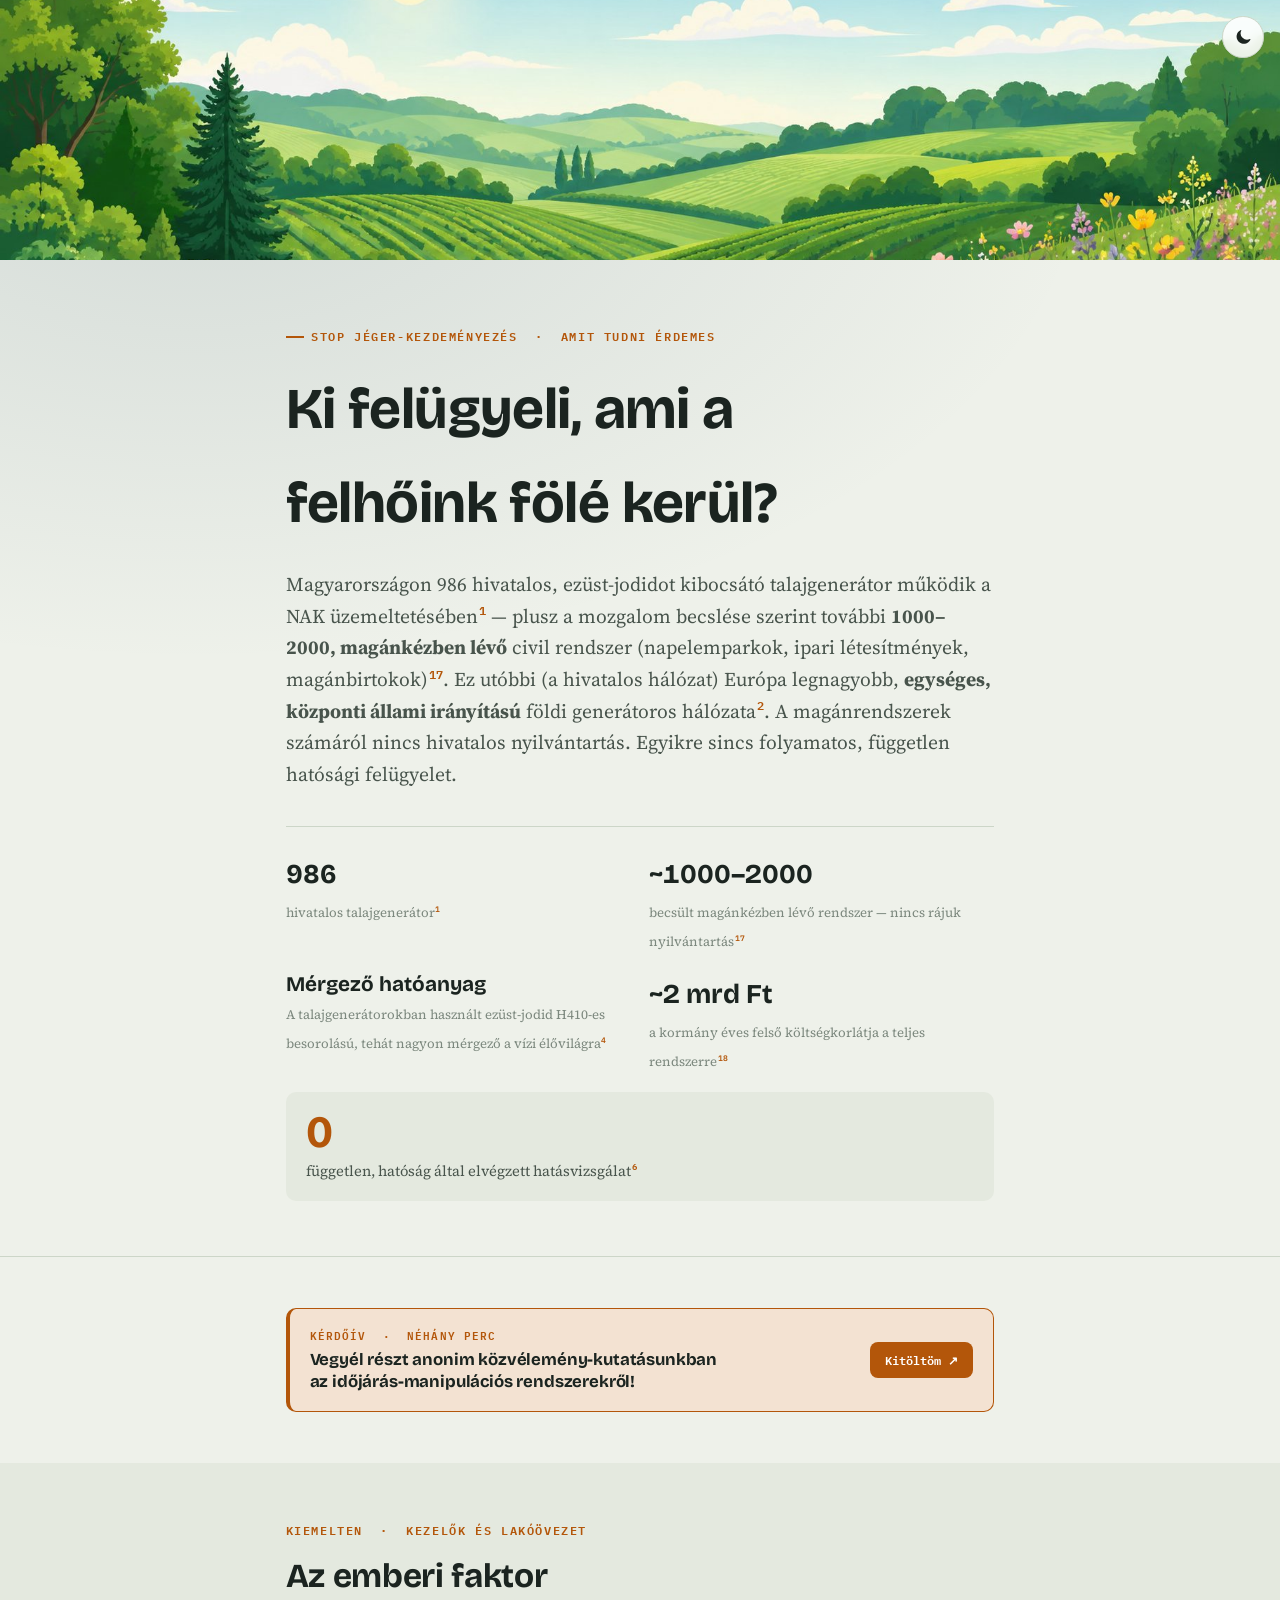
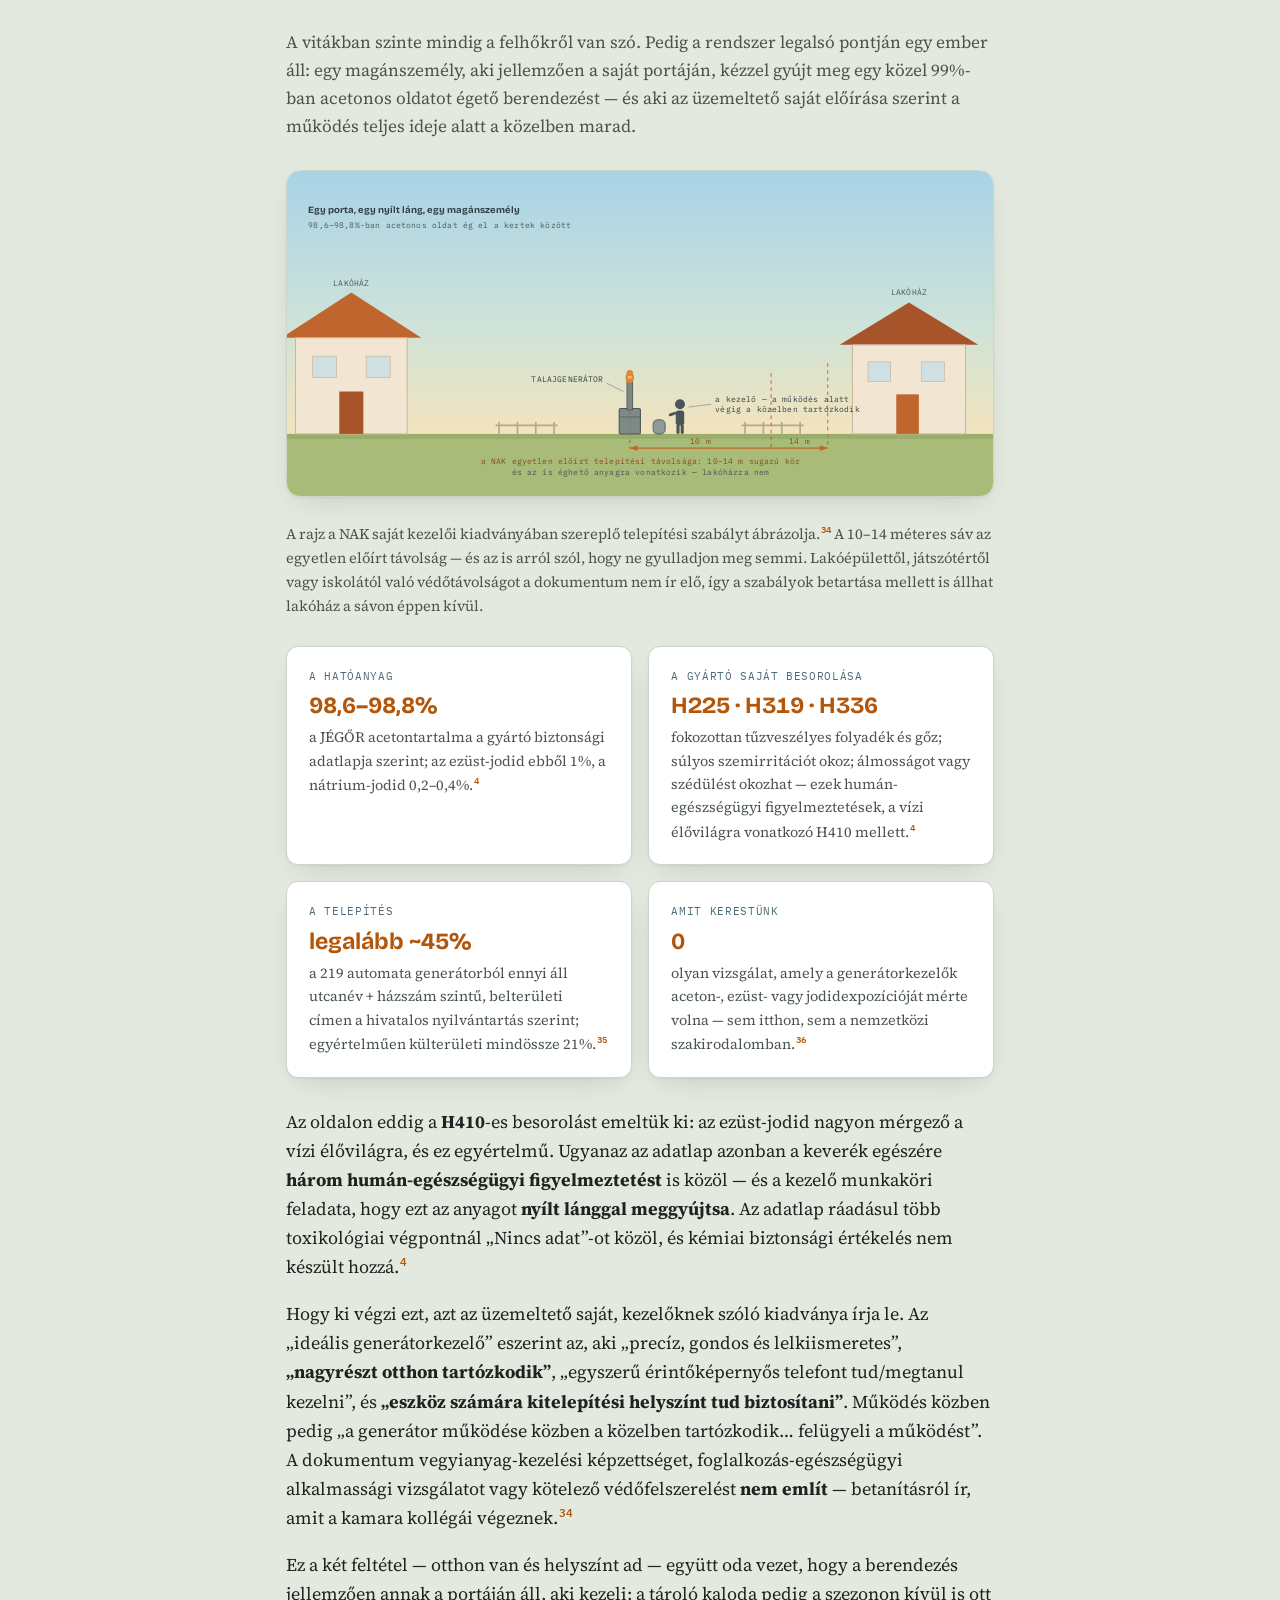
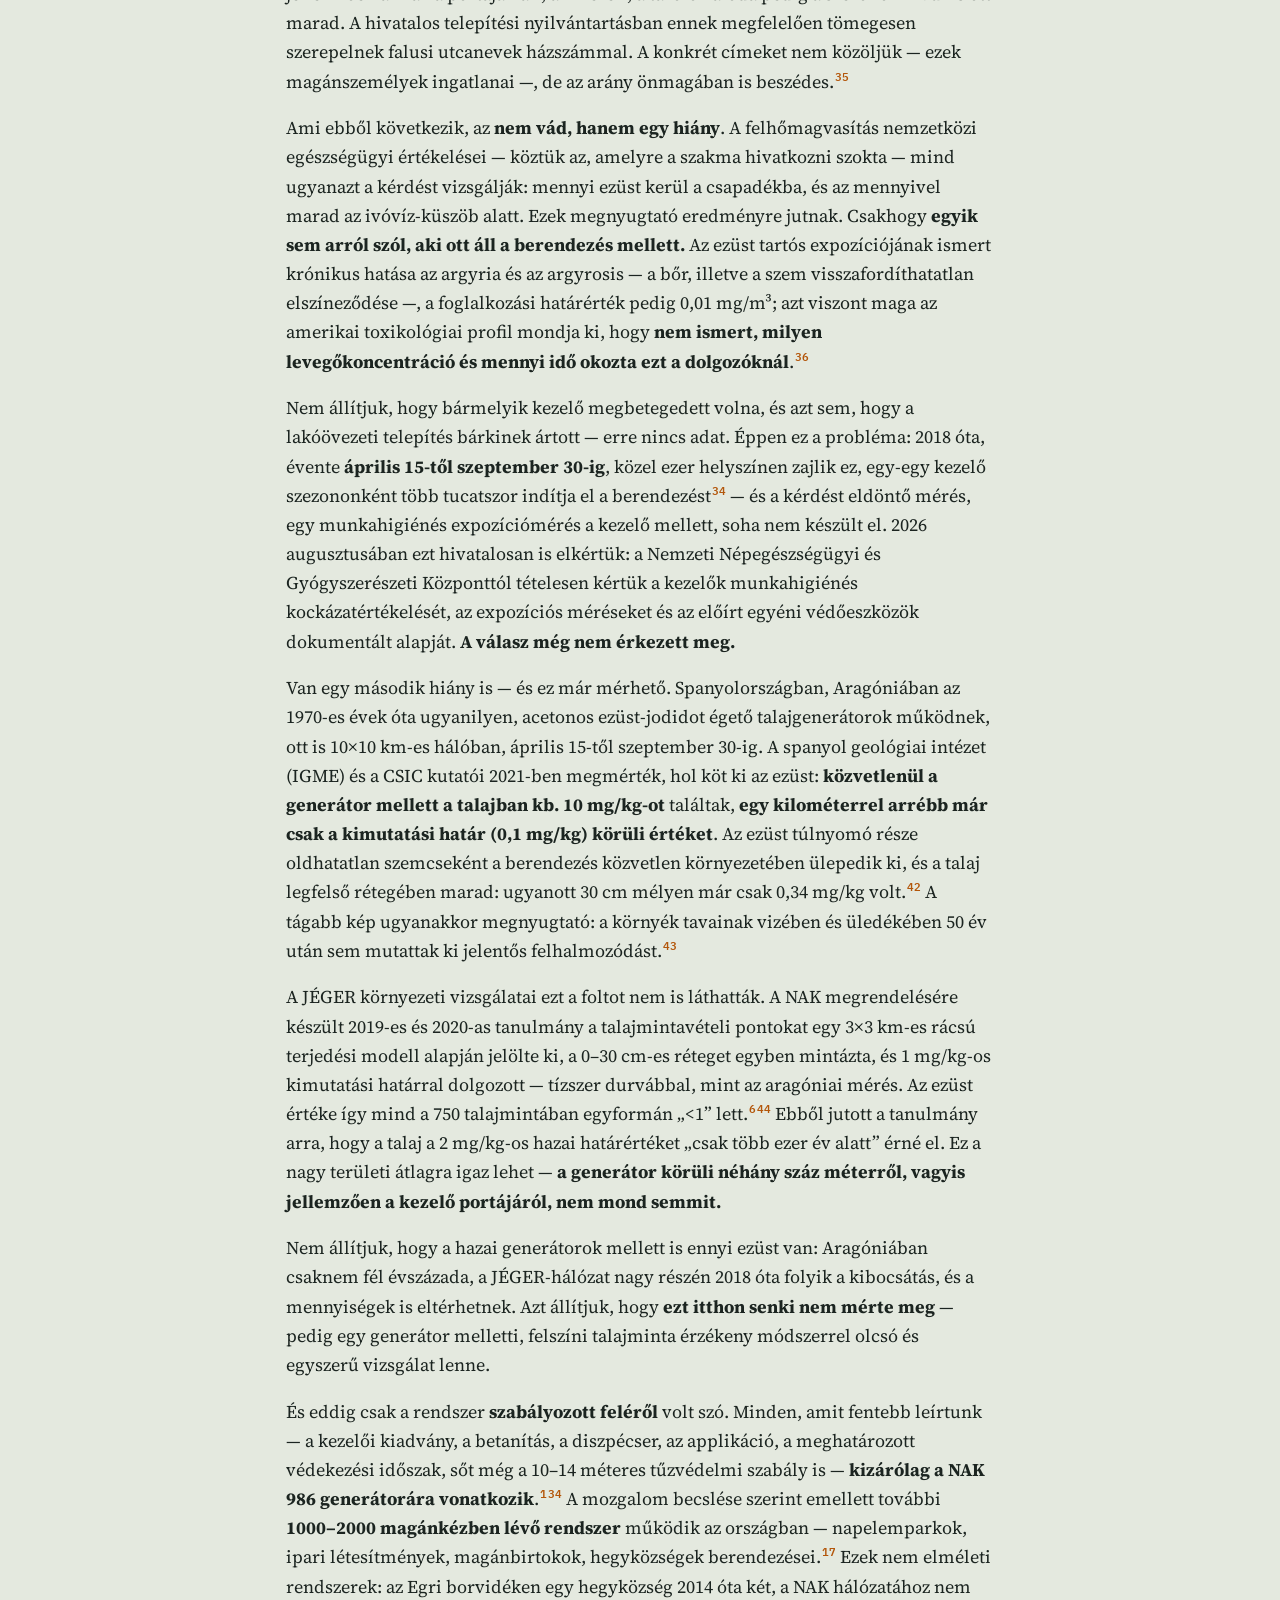
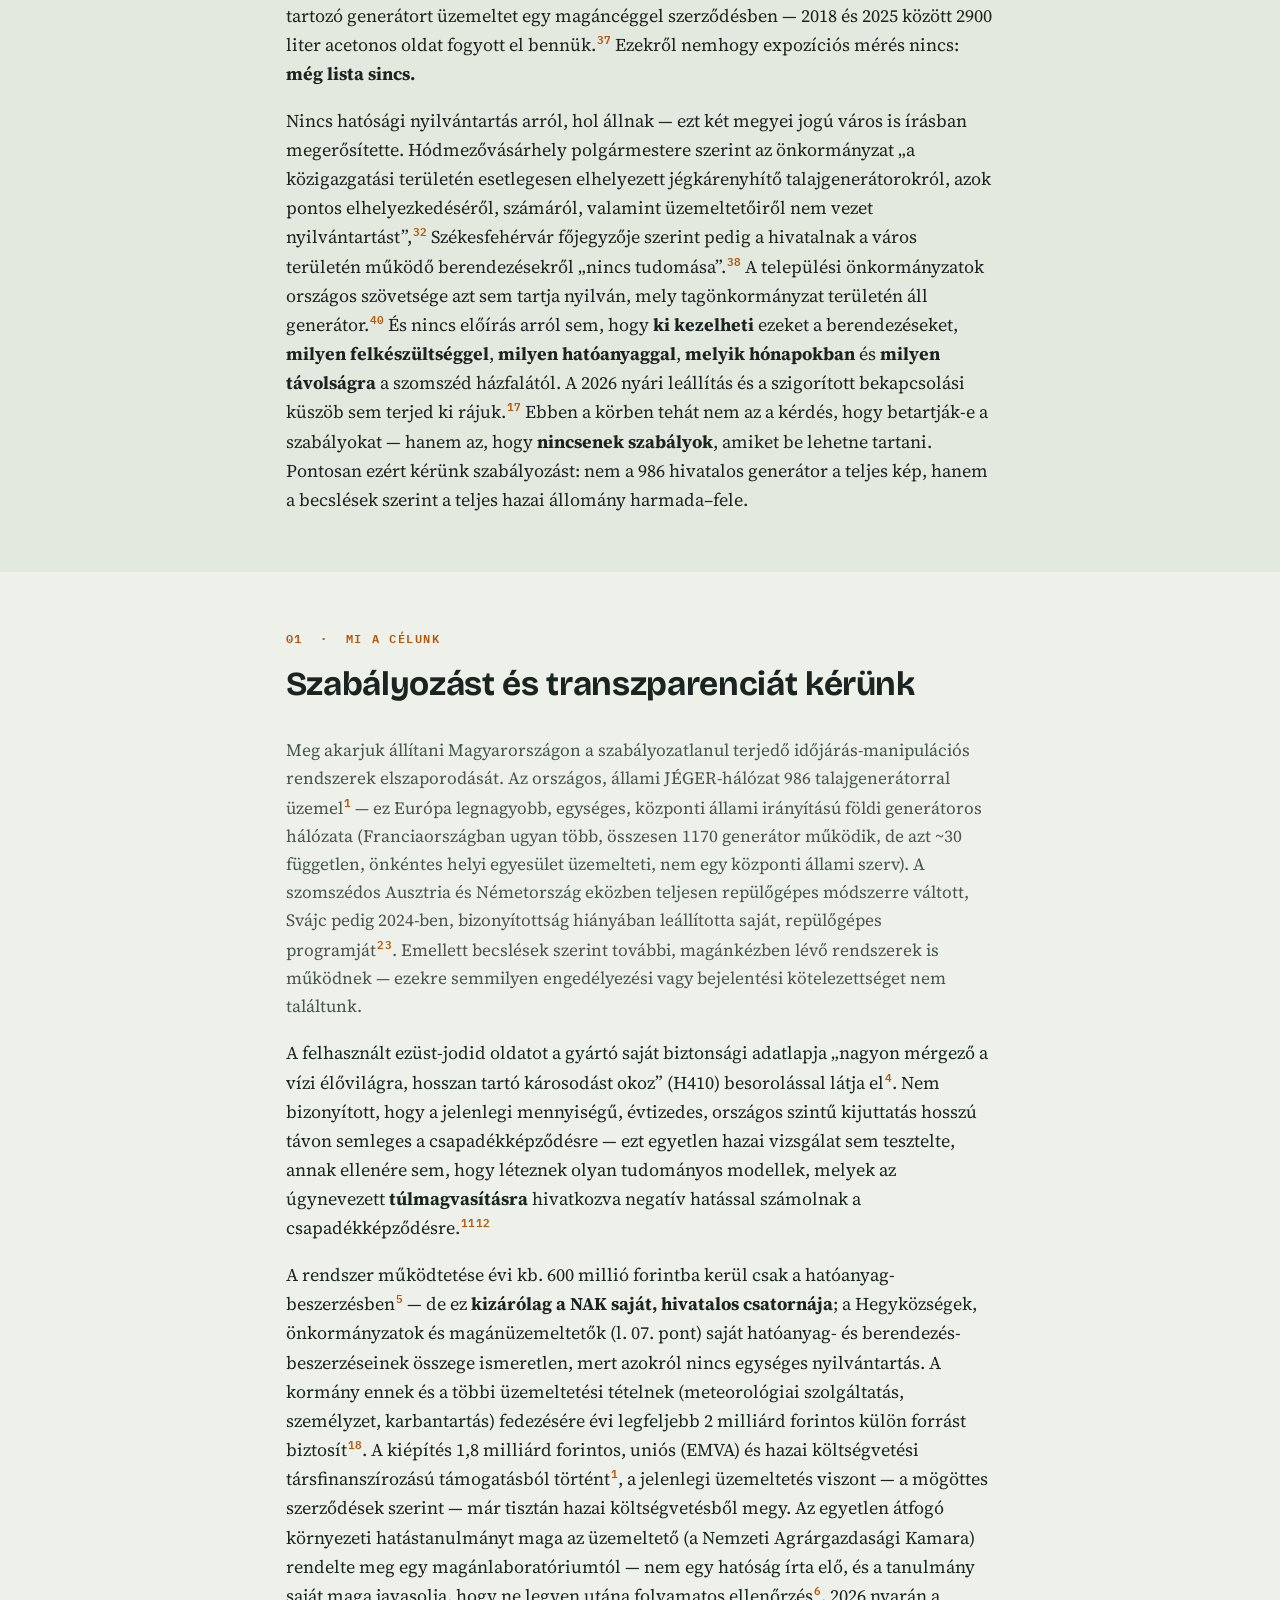
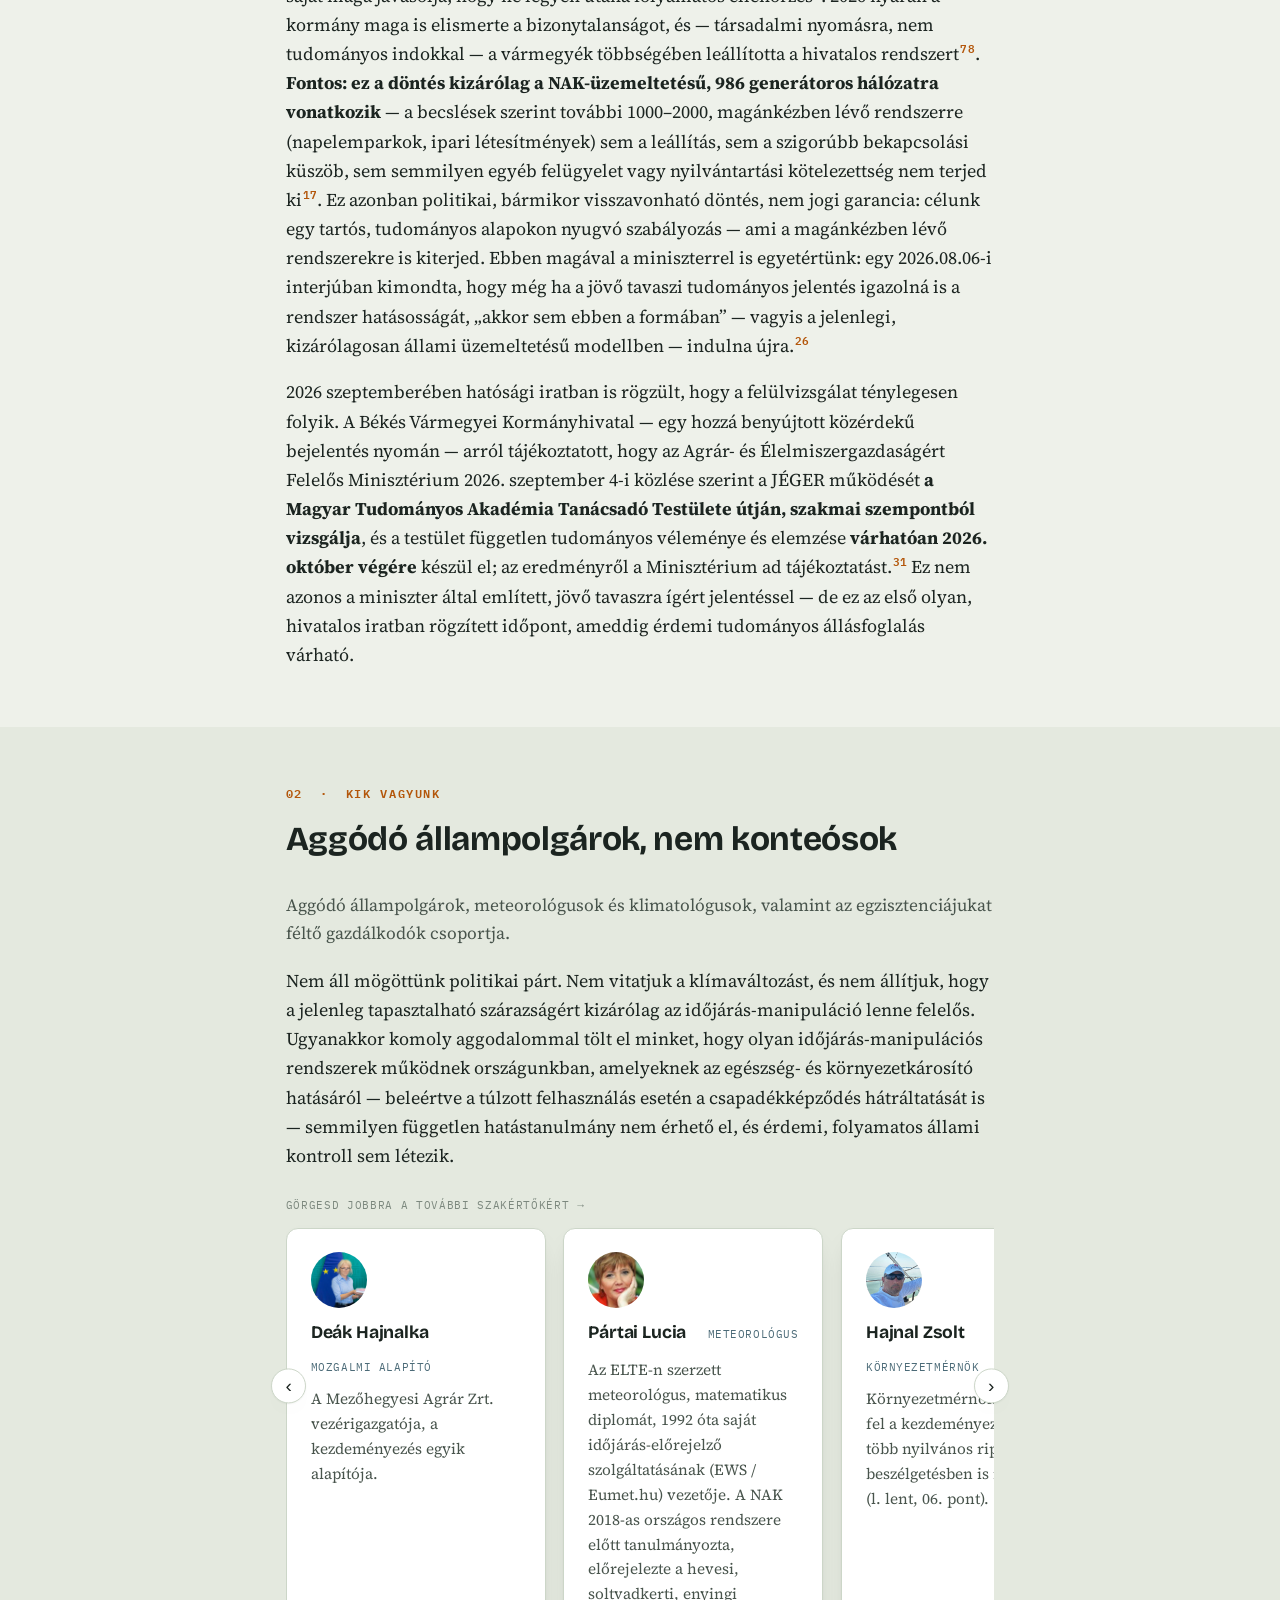
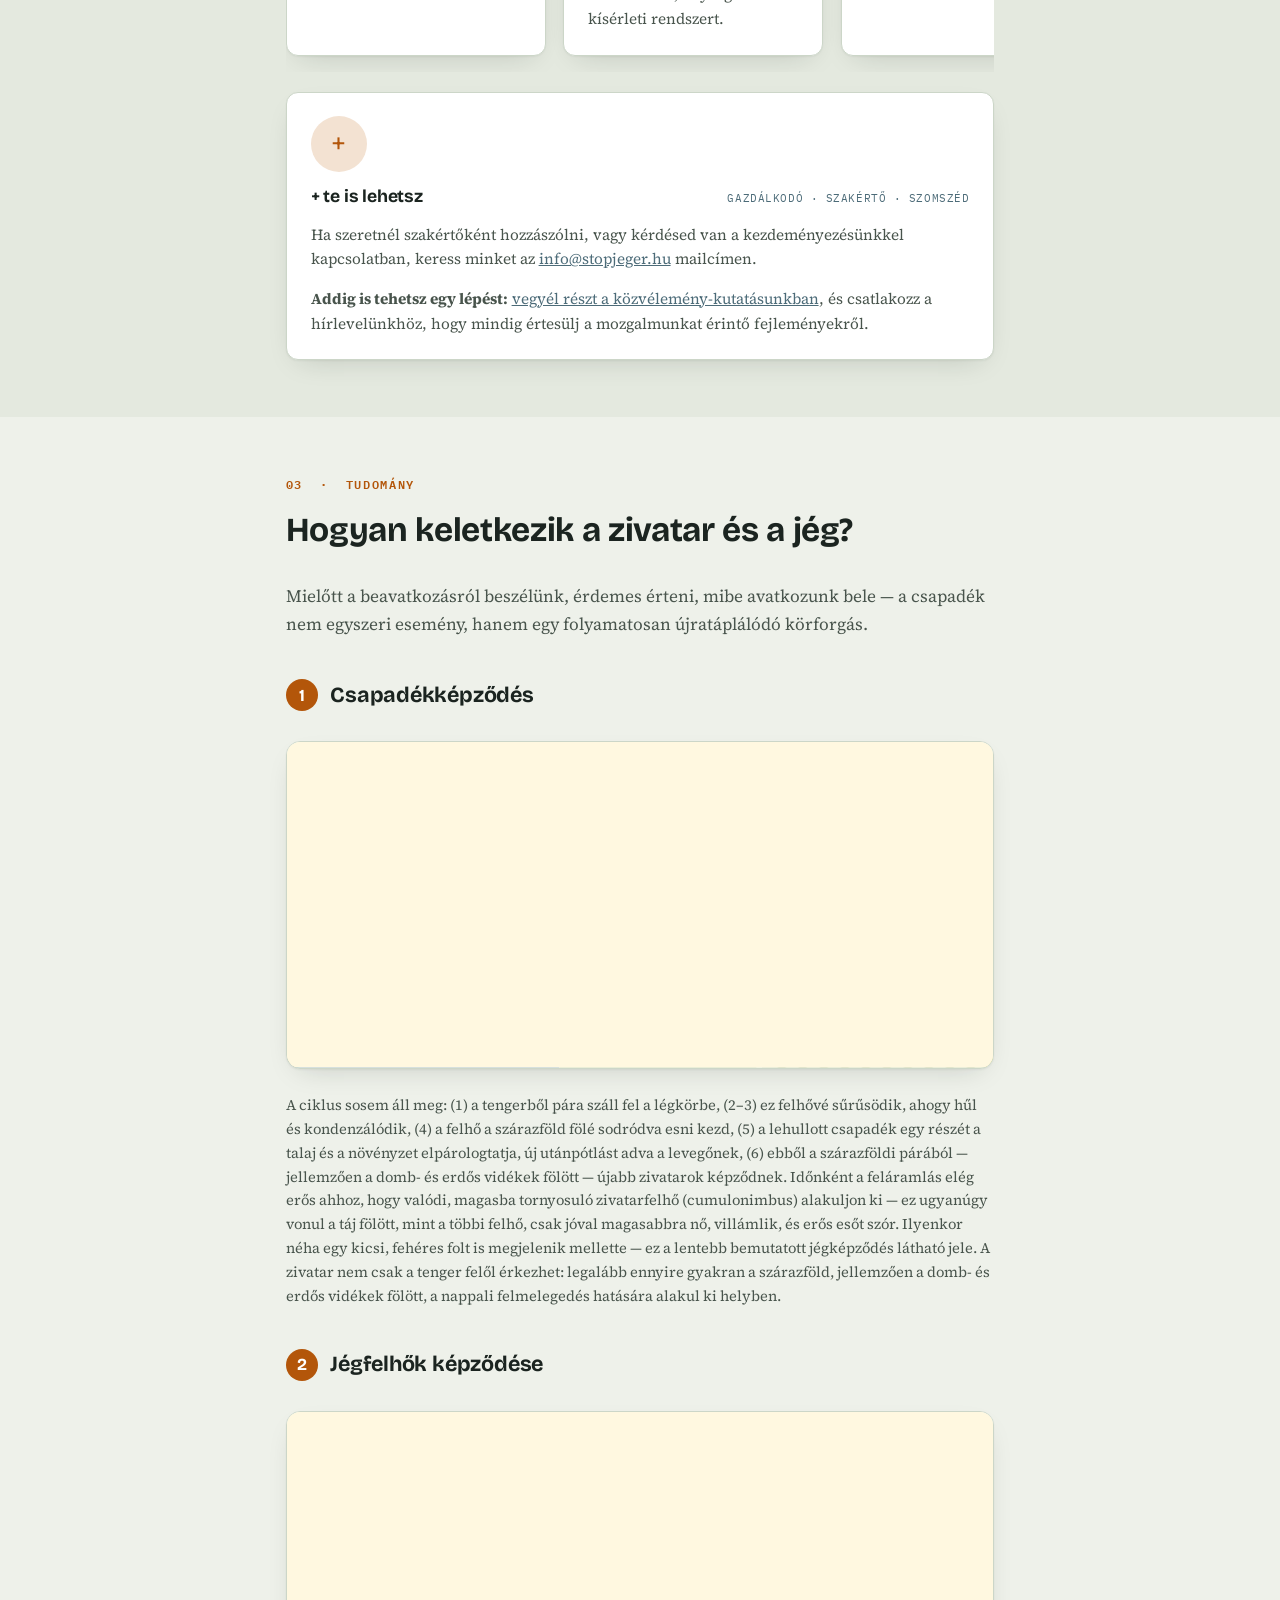
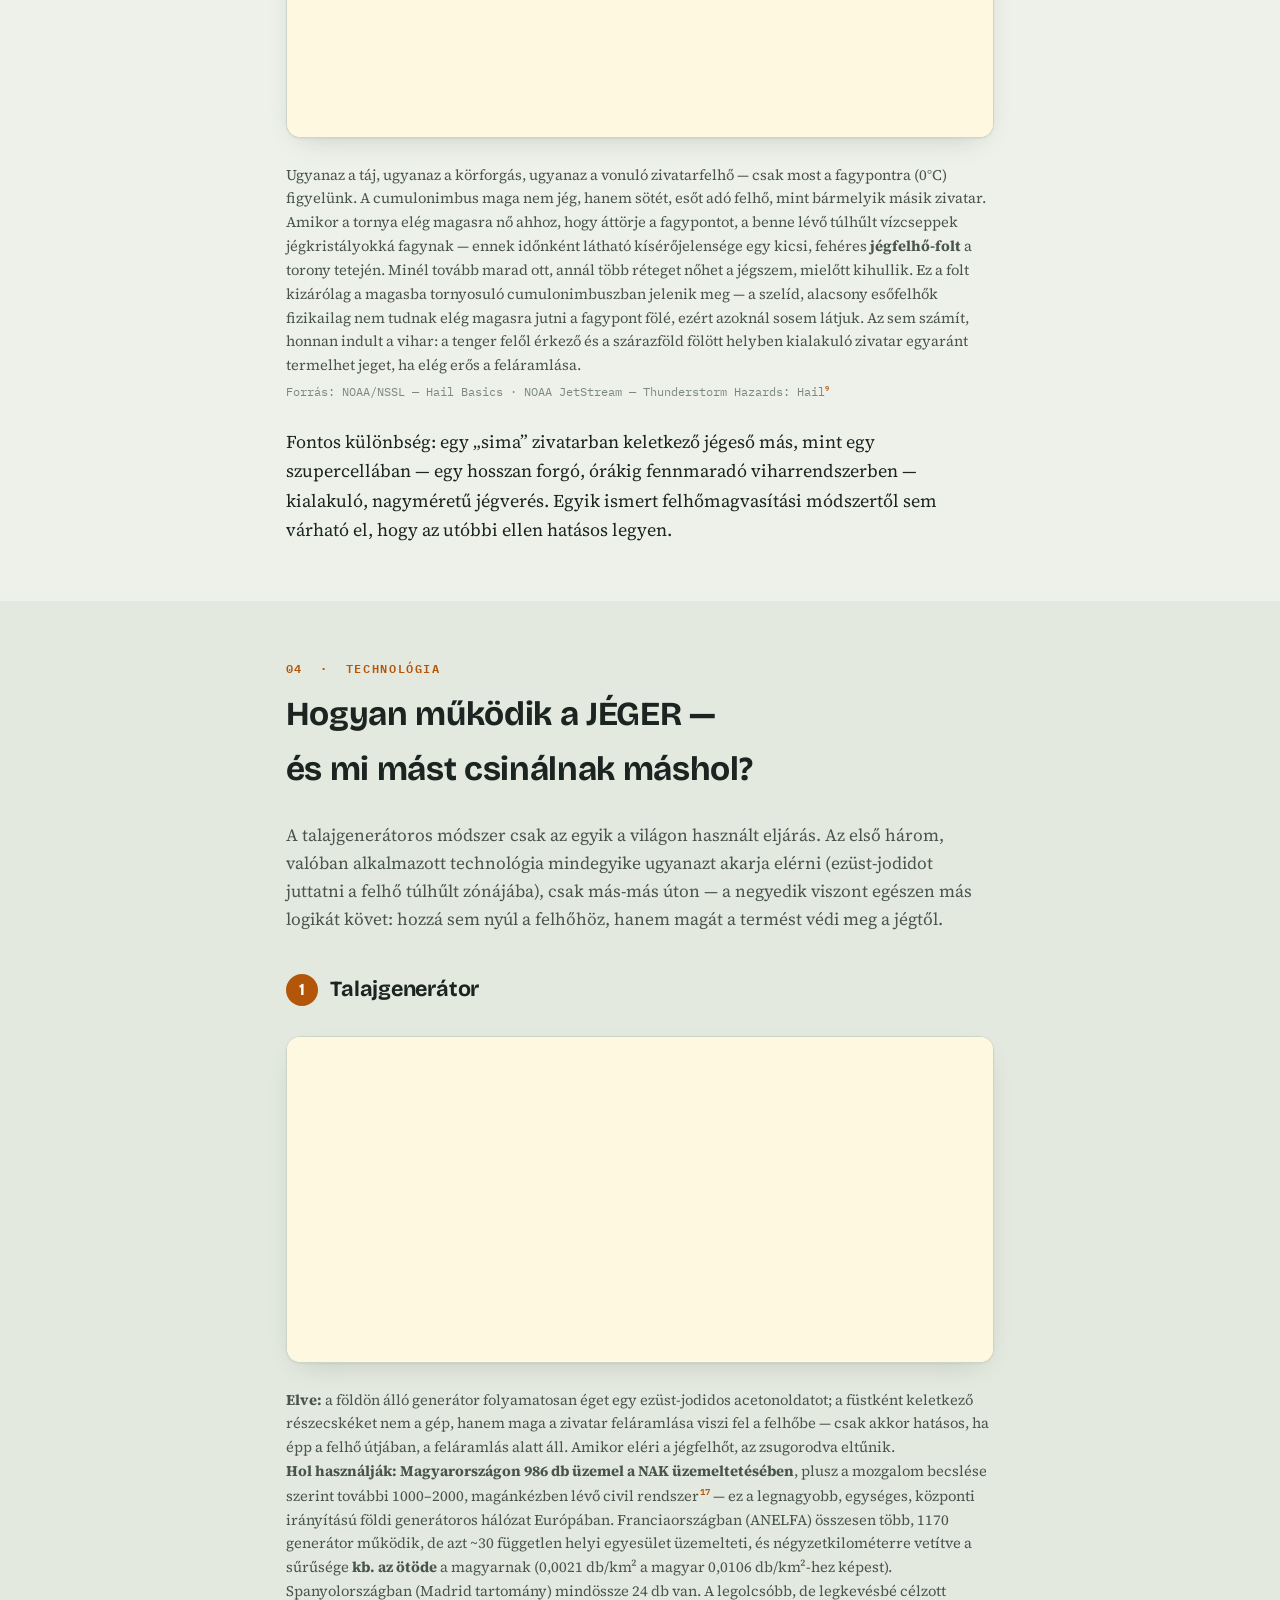
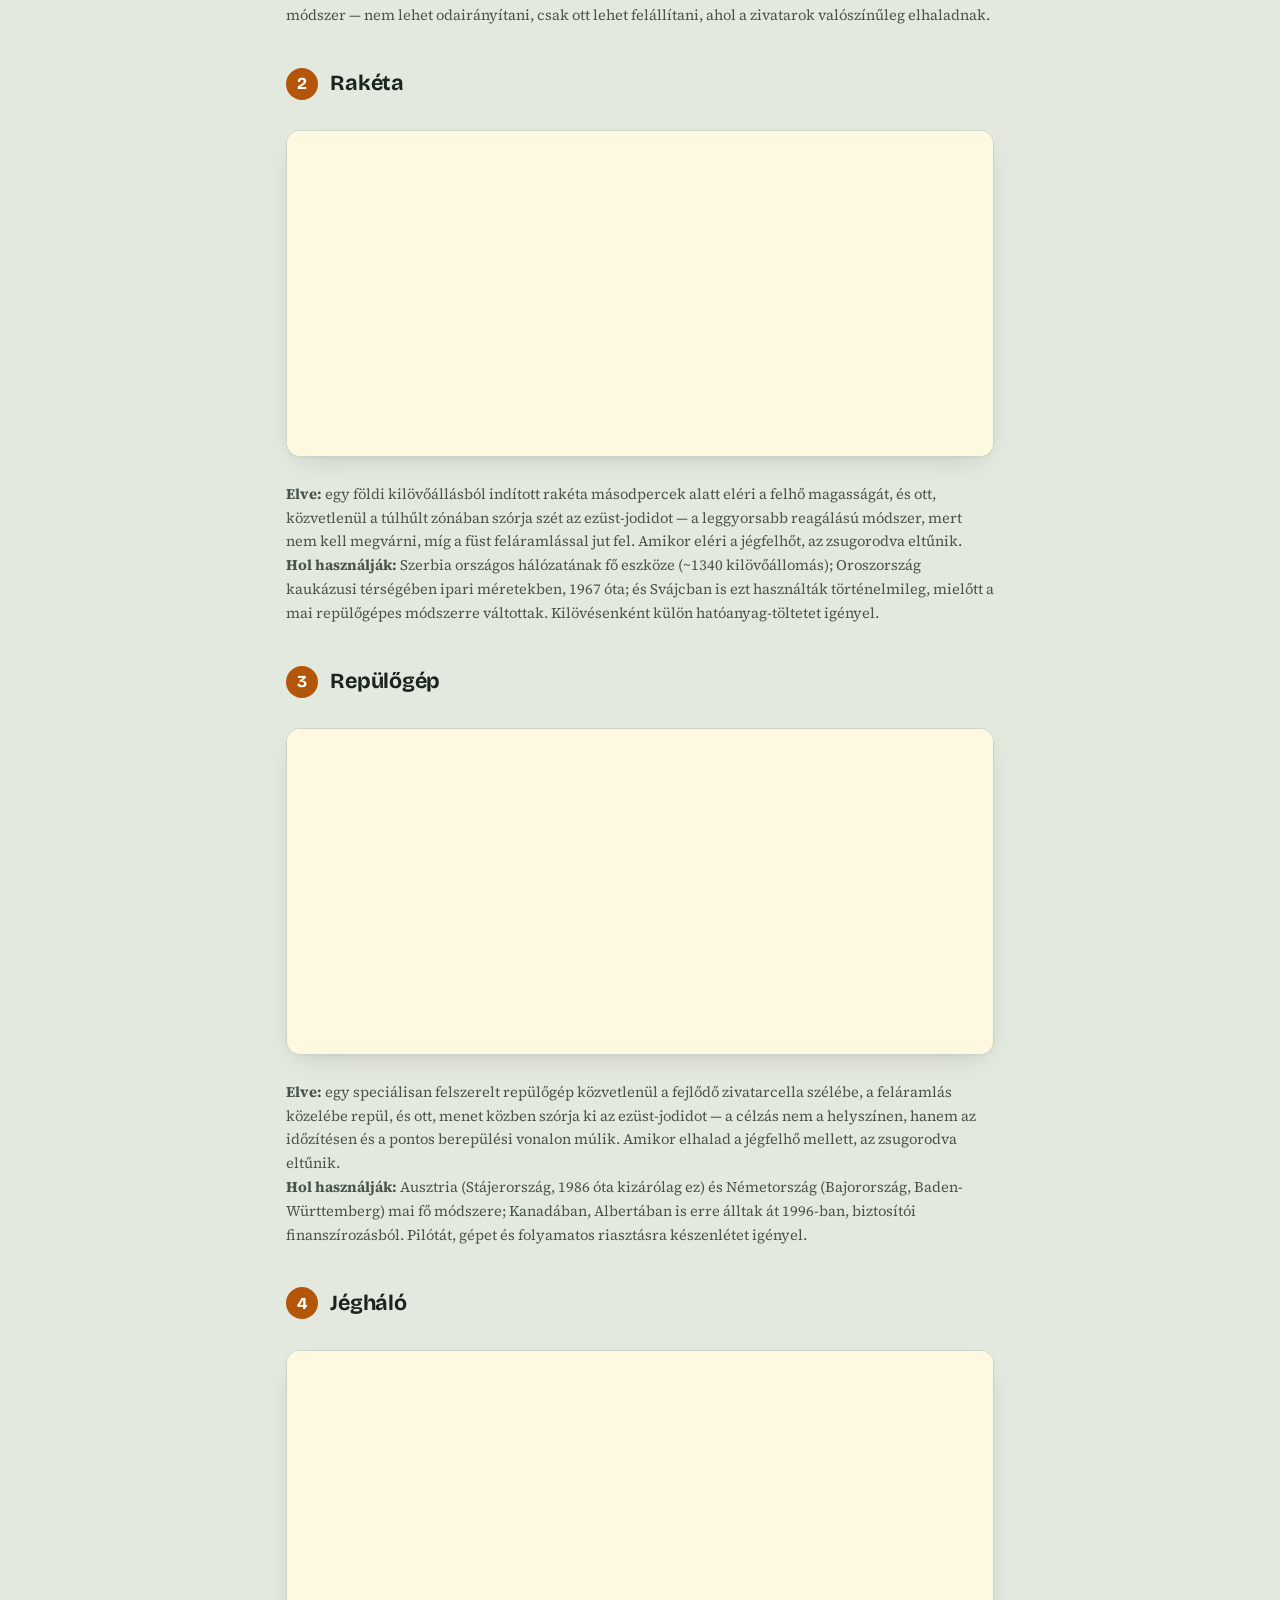
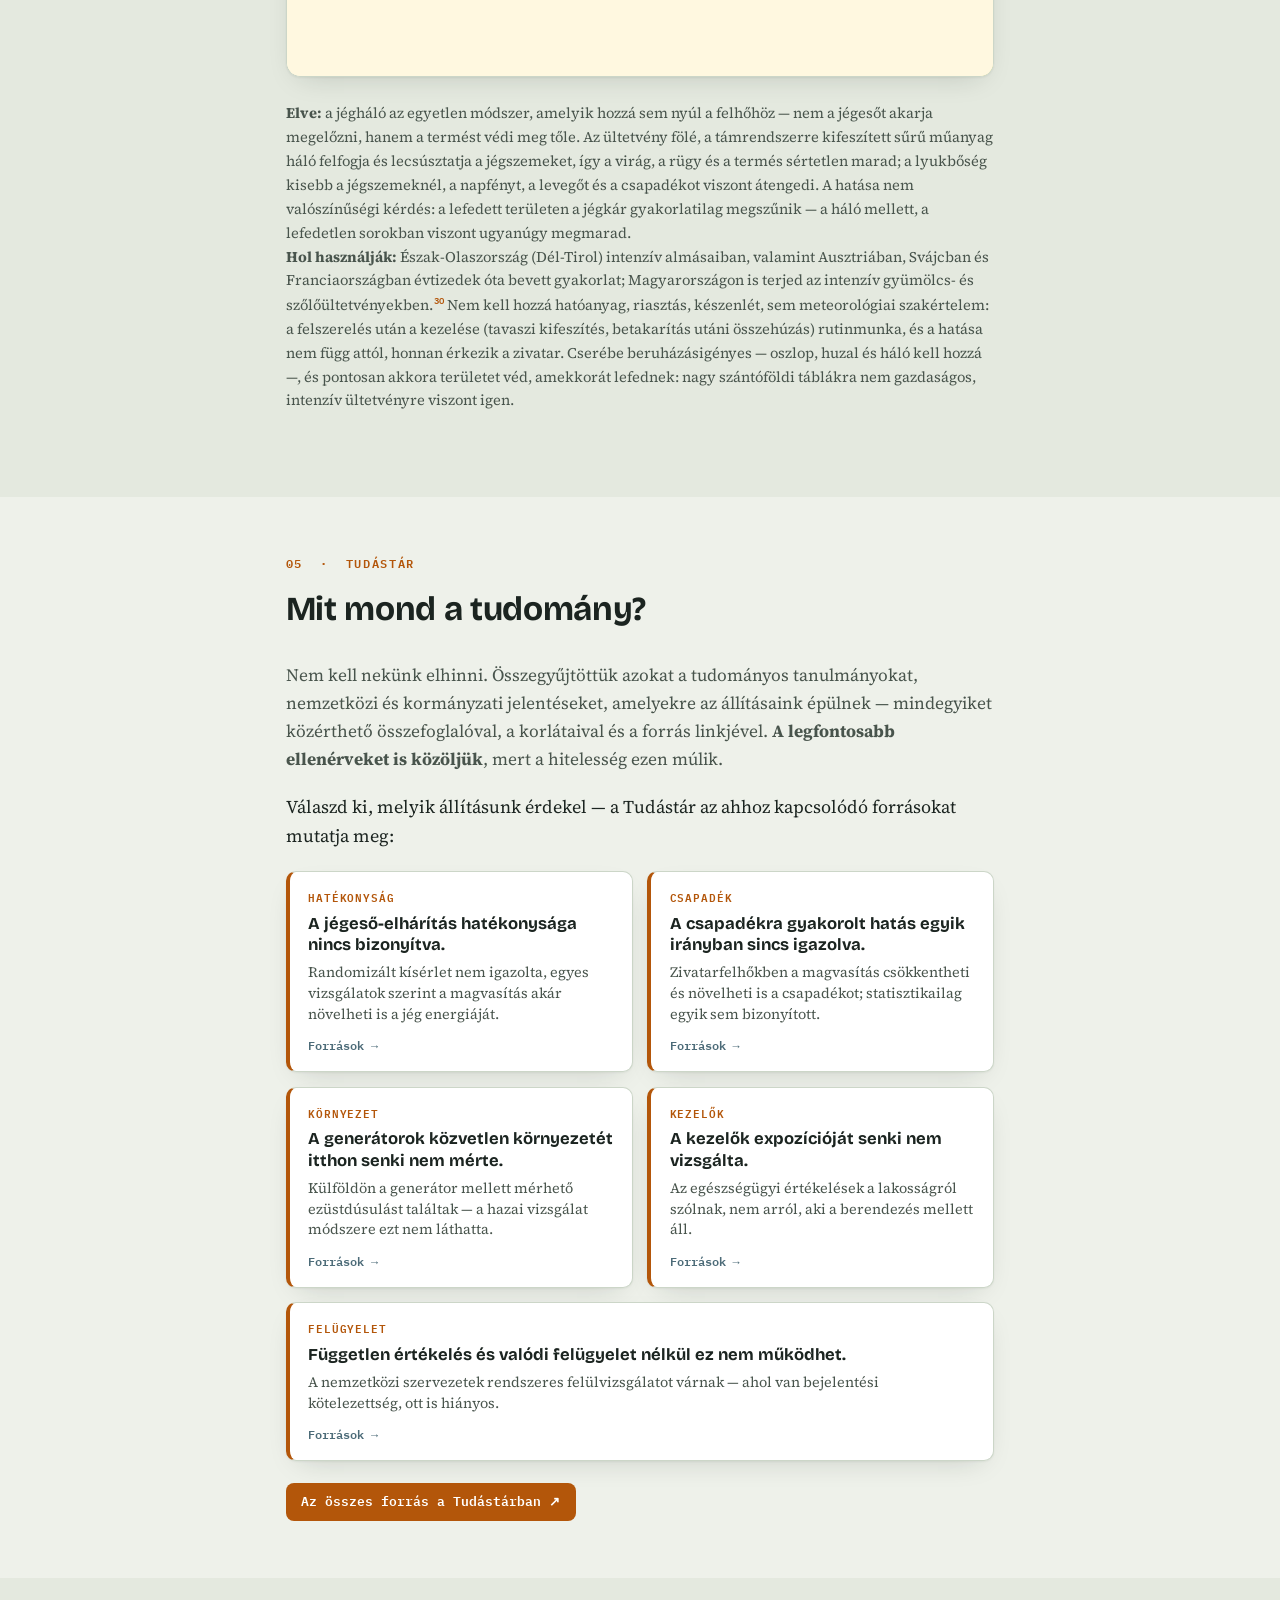
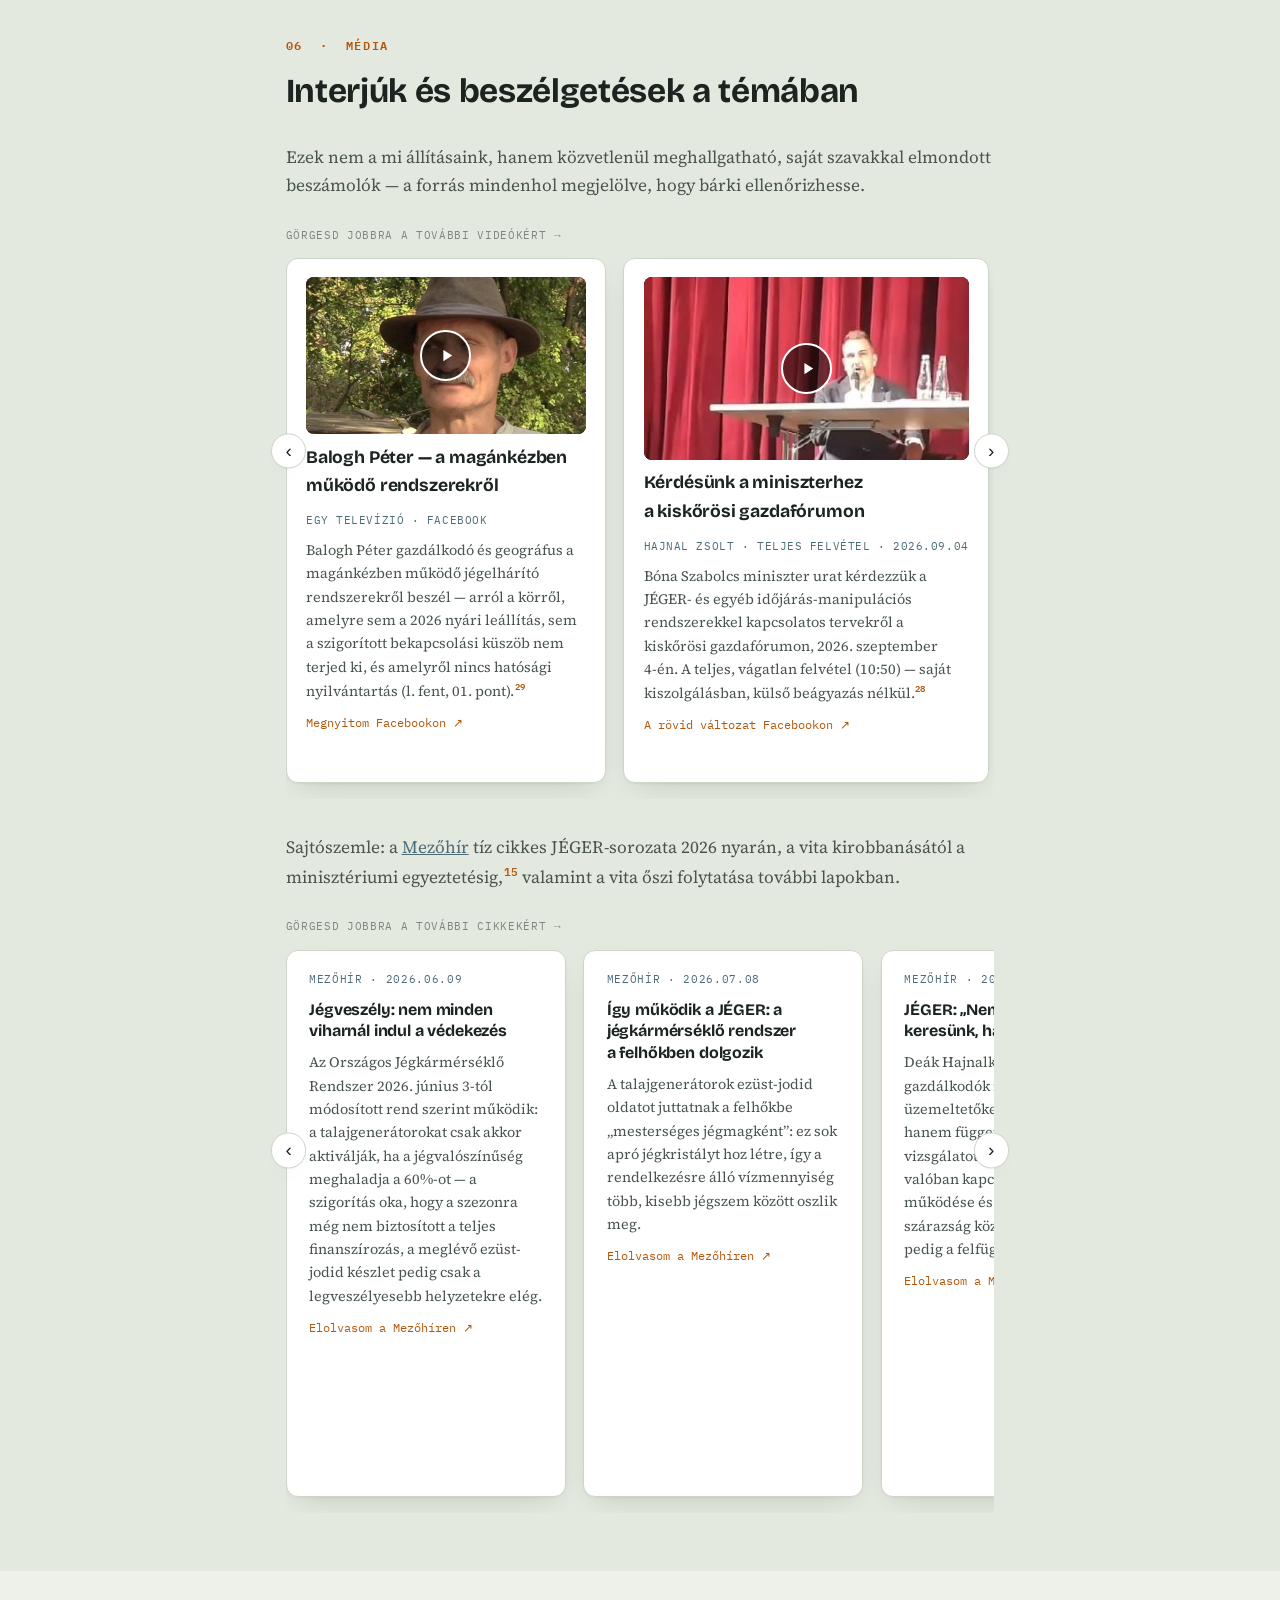
==== commit 1687e5e5: "Fooldal: uj 05 Tudastar szekcio a Media ele - teaser szoveg + ot kattinthato allitas-csempe (hatekon" ====
--- a/index.html
+++ b/index.html
@@ -304,6 +304,28 @@
   font-size:1.45rem; line-height:1.15; color:var(--accent); font-variant-numeric:tabular-nums;
 }
 
+/* ---------- 05 Tudastar: kattinthato allitas-csempek a fooldalon ---------- */
+.kb-grid{display:grid; gap:.9rem; margin-top:1.3rem; grid-template-columns:repeat(auto-fit,minmax(min(260px,100%),1fr))}
+.kb-tile{
+  display:flex; flex-direction:column; gap:.4rem; text-decoration:none; color:inherit;
+  background:var(--surface); border:1px solid var(--line); border-left:4px solid var(--accent); border-radius:10px;
+  padding:1rem 1.15rem; box-shadow:var(--shadow); transition:transform .15s ease, border-color .15s ease;
+}
+/* ket oszlopnal ne arvalkodjon egyedul az utolso csempe: paratlan darabszamnal teljes sort foglal */
+.kb-tile:last-child:nth-child(odd){grid-column:1/-1}
+.kb-tile:hover{transform:translateY(-2px); border-color:var(--accent); color:inherit}
+.kb-tile:focus-visible{outline:2px solid var(--accent); outline-offset:2px}
+.kb-tile .kb-label{font-family:'IBM Plex Mono',monospace; font-size:.7rem; letter-spacing:.08em; text-transform:uppercase; color:var(--accent); font-weight:600}
+.kb-tile b{font-family:'Bricolage Grotesque',sans-serif; font-size:1.04rem; line-height:1.3}
+.kb-tile .kb-desc{font-size:.9rem; color:var(--ink-soft); line-height:1.45}
+.kb-tile .kb-go{margin-top:auto; padding-top:.3rem; font-family:'IBM Plex Mono',monospace; font-size:.74rem; font-weight:600; color:var(--silver)}
+.kb-tile:hover .kb-go{color:var(--accent)}
+.kb-cta{
+  display:inline-block; margin-top:1.4rem; font-family:'IBM Plex Mono',monospace; font-size:.82rem; font-weight:600;
+  padding:.62em 1.2em; border-radius:8px; background:var(--accent); color:var(--accent-ink); text-decoration:none;
+}
+.kb-cta:hover{opacity:.92; color:var(--accent-ink)}
+
 /* ---------- FAQ ---------- */
 .faq-list{display:grid; gap:.9rem; margin-top:1.6rem}
 .faq-item{
@@ -892,7 +914,7 @@
     </div>
     <p class="lead-p">Meg akarjuk állítani Magyarországon a szabályozatlanul terjedő időjárás-manipulációs rendszerek elszaporodását. Az országos, állami JÉGER-hálózat 986 talajgenerátorral üzemel<sup class="cite"><a href="#r1">1</a></sup> — ez Európa legnagyobb, egységes, központi állami irányítású földi generátoros hálózata (Franciaországban ugyan több, összesen 1170 generátor működik, de azt ~30 független, önkéntes helyi egyesület üzemelteti, nem egy központi állami szerv). A szomszédos Ausztria és Németország eközben teljesen repülőgépes módszerre váltott, Svájc pedig 2024-ben, bizonyítottság hiányában leállította saját, repülőgépes programját<sup class="cite"><a href="#r2">2</a></sup><sup class="cite"><a href="#r3">3</a></sup>. Emellett becslések szerint további, magánkézben lévő rendszerek is működnek — ezekre semmilyen engedélyezési vagy bejelentési kötelezettséget nem találtunk.</p>
     <p>A felhasznált ezüst-jodid oldatot a gyártó saját biztonsági adatlapja „nagyon mérgező a vízi élővilágra, hosszan tartó károsodást okoz” (H410) besorolással látja el<sup class="cite"><a href="#r4">4</a></sup>. Nem bizonyított, hogy a jelenlegi mennyiségű, évtizedes, országos szintű kijuttatás hosszú távon semleges a csapadékképződésre — ezt egyetlen hazai vizsgálat sem tesztelte, annak ellenére sem, hogy léteznek olyan tudományos modellek, melyek az úgynevezett <b>túlmagvasításra</b> hivatkozva negatív hatással számolnak a csapadékképződésre.<sup class="cite"><a href="#r11">11</a></sup><sup class="cite"><a href="#r12">12</a></sup></p>
-    <p>A rendszer működtetése évi kb. 600 millió forintba kerül csak a hatóanyag-beszerzésben<sup class="cite"><a href="#r5">5</a></sup> — de ez <b>kizárólag a NAK saját, hivatalos csatornája</b>; a Hegyközségek, önkormányzatok és magánüzemeltetők (l. 06. pont) saját hatóanyag- és berendezés-beszerzéseinek összege ismeretlen, mert azokról nincs egységes nyilvántartás. A kormány ennek és a többi üzemeltetési tételnek (meteorológiai szolgáltatás, személyzet, karbantartás) fedezésére évi legfeljebb 2 milliárd forintos külön forrást biztosít<sup class="cite"><a href="#r18">18</a></sup>. A kiépítés 1,8 milliárd forintos, uniós (EMVA) és hazai költségvetési társfinanszírozású támogatásból történt<sup class="cite"><a href="#r1">1</a></sup>, a jelenlegi üzemeltetés viszont — a mögöttes szerződések szerint — már tisztán hazai költségvetésből megy. Az egyetlen átfogó környezeti hatástanulmányt maga az üzemeltető (a Nemzeti Agrárgazdasági Kamara) rendelte meg egy magánlaboratóriumtól — nem egy hatóság írta elő, és a tanulmány saját maga javasolja, hogy ne legyen utána folyamatos ellenőrzés<sup class="cite"><a href="#r6">6</a></sup>. 2026 nyarán a kormány maga is elismerte a bizonytalanságot, és — társadalmi nyomásra, nem tudományos indokkal — a vármegyék többségében leállította a hivatalos rendszert<sup class="cite"><a href="#r7">7</a></sup><sup class="cite"><a href="#r8">8</a></sup>. <b>Fontos: ez a döntés kizárólag a NAK-üzemeltetésű, 986 generátoros hálózatra vonatkozik</b> — a becslések szerint további 1000–2000, magánkézben lévő rendszerre (napelemparkok, ipari létesítmények) sem a leállítás, sem a szigorúbb bekapcsolási küszöb, sem semmilyen egyéb felügyelet vagy nyilvántartási kötelezettség nem terjed ki<sup class="cite"><a href="#r17">17</a></sup>. Ez azonban politikai, bármikor visszavonható döntés, nem jogi garancia: célunk egy tartós, tudományos alapokon nyugvó szabályozás — ami a magánkézben lévő rendszerekre is kiterjed. Ebben magával a miniszterrel is egyetértünk: egy 2026.08.06-i interjúban kimondta, hogy még ha a jövő tavaszi tudományos jelentés igazolná is a rendszer hatásosságát, „akkor sem ebben a formában” — vagyis a jelenlegi, kizárólagosan állami üzemeltetésű modellben — indulna újra.<sup class="cite"><a href="#r26">26</a></sup></p>
+    <p>A rendszer működtetése évi kb. 600 millió forintba kerül csak a hatóanyag-beszerzésben<sup class="cite"><a href="#r5">5</a></sup> — de ez <b>kizárólag a NAK saját, hivatalos csatornája</b>; a Hegyközségek, önkormányzatok és magánüzemeltetők (l. 07. pont) saját hatóanyag- és berendezés-beszerzéseinek összege ismeretlen, mert azokról nincs egységes nyilvántartás. A kormány ennek és a többi üzemeltetési tételnek (meteorológiai szolgáltatás, személyzet, karbantartás) fedezésére évi legfeljebb 2 milliárd forintos külön forrást biztosít<sup class="cite"><a href="#r18">18</a></sup>. A kiépítés 1,8 milliárd forintos, uniós (EMVA) és hazai költségvetési társfinanszírozású támogatásból történt<sup class="cite"><a href="#r1">1</a></sup>, a jelenlegi üzemeltetés viszont — a mögöttes szerződések szerint — már tisztán hazai költségvetésből megy. Az egyetlen átfogó környezeti hatástanulmányt maga az üzemeltető (a Nemzeti Agrárgazdasági Kamara) rendelte meg egy magánlaboratóriumtól — nem egy hatóság írta elő, és a tanulmány saját maga javasolja, hogy ne legyen utána folyamatos ellenőrzés<sup class="cite"><a href="#r6">6</a></sup>. 2026 nyarán a kormány maga is elismerte a bizonytalanságot, és — társadalmi nyomásra, nem tudományos indokkal — a vármegyék többségében leállította a hivatalos rendszert<sup class="cite"><a href="#r7">7</a></sup><sup class="cite"><a href="#r8">8</a></sup>. <b>Fontos: ez a döntés kizárólag a NAK-üzemeltetésű, 986 generátoros hálózatra vonatkozik</b> — a becslések szerint további 1000–2000, magánkézben lévő rendszerre (napelemparkok, ipari létesítmények) sem a leállítás, sem a szigorúbb bekapcsolási küszöb, sem semmilyen egyéb felügyelet vagy nyilvántartási kötelezettség nem terjed ki<sup class="cite"><a href="#r17">17</a></sup>. Ez azonban politikai, bármikor visszavonható döntés, nem jogi garancia: célunk egy tartós, tudományos alapokon nyugvó szabályozás — ami a magánkézben lévő rendszerekre is kiterjed. Ebben magával a miniszterrel is egyetértünk: egy 2026.08.06-i interjúban kimondta, hogy még ha a jövő tavaszi tudományos jelentés igazolná is a rendszer hatásosságát, „akkor sem ebben a formában” — vagyis a jelenlegi, kizárólagosan állami üzemeltetésű modellben — indulna újra.<sup class="cite"><a href="#r26">26</a></sup></p>
     <p>2026 szeptemberében hatósági iratban is rögzült, hogy a felülvizsgálat ténylegesen folyik. A Békés Vármegyei Kormányhivatal — egy hozzá benyújtott közérdekű bejelentés nyomán — arról tájékoztatott, hogy az Agrár- és Élelmiszergazdaságért Felelős Minisztérium 2026. szeptember 4-i közlése szerint a JÉGER működését <b>a Magyar Tudományos Akadémia Tanácsadó Testülete útján, szakmai szempontból vizsgálja</b>, és a testület független tudományos véleménye és elemzése <b>várhatóan 2026. október végére</b> készül el; az eredményről a Minisztérium ad tájékoztatást.<sup class="cite"><a href="#r31">31</a></sup> Ez nem azonos a miniszter által említett, jövő tavaszra ígért jelentéssel — de ez az első olyan, hivatalos iratban rögzített időpont, ameddig érdemi tudományos állásfoglalás várható.</p>
   </div>
 </section>
@@ -923,12 +945,12 @@
         <div class="profile-card">
           <div class="avatar"><img src="[data-uri]" alt=""></div>
           <div class="who"><h3>Hajnal Zsolt</h3><span class="role">környezetmérnök</span></div>
-          <p>Környezetmérnökként szólal fel a kezdeményezés mellett; több nyilvános riportban és beszélgetésben is részt vett (l. lent, 05. pont).</p>
+          <p>Környezetmérnökként szólal fel a kezdeményezés mellett; több nyilvános riportban és beszélgetésben is részt vett (l. lent, 06. pont).</p>
         </div>
         <div class="profile-card">
           <div class="avatar"><img src="[data-uri]" alt="Vázsonyi László portréja" loading="lazy"></div>
           <div class="who"><h3>Vázsonyi László</h3><span class="role">ügyvezető · Agrár Milliók podcast</span></div>
-          <p>A VulcanAgro Kft. ügyvezetője, az „Agrár Milliók” podcast műsorvezetője — több, lent (05. pont) is szereplő beszélgetést vezetett a JÉGER-ről.</p>
+          <p>A VulcanAgro Kft. ügyvezetője, az „Agrár Milliók” podcast műsorvezetője — több, lent (06. pont) is szereplő beszélgetést vezetett a JÉGER-ről.</p>
         </div>
         <div class="profile-card">
           <div class="avatar"><img src="[data-uri]" alt="Almásiné Baturin Beatrix Katalin portréja" loading="lazy"></div>
@@ -2117,10 +2139,54 @@
   </div>
 </section>
 
-<section id="hangok">
+<section id="tudastar">
   <div class="wrap">
     <div class="section-head">
-      <span class="eyebrow">05 &nbsp;·&nbsp; Média</span>
+      <span class="eyebrow">05 &nbsp;·&nbsp; Tudástár</span>
+      <h2>Mit mond a tudomány?</h2>
+    </div>
+    <p class="lead-p">Nem kell nekünk elhinni. Összegyűjtöttük azokat a tudományos tanulmányokat, nemzetközi és kormányzati jelentéseket, amelyekre az állításaink épülnek — mindegyiket közérthető összefoglalóval, a korlátaival és a forrás linkjével. <b>A legfontosabb ellenérveket is közöljük</b>, mert a hitelesség ezen múlik.</p>
+    <p>Válaszd ki, melyik állításunk érdekel — a Tudástár az ahhoz kapcsolódó forrásokat mutatja meg:</p>
+    <div class="kb-grid">
+      <a class="kb-tile" href="/tudastar?allitas=hatekonysag#lista">
+        <span class="kb-label">Hatékonyság</span>
+        <b>A jégeső-elhárítás hatékonysága nincs bizonyítva.</b>
+        <span class="kb-desc">Randomizált kísérlet nem igazolta, egyes vizsgálatok szerint a magvasítás akár növelheti is a jég energiáját.</span>
+        <span class="kb-go">Források →</span>
+      </a>
+      <a class="kb-tile" href="/tudastar?allitas=csapadek#lista">
+        <span class="kb-label">Csapadék</span>
+        <b>A csapadékra gyakorolt hatás egyik irányban sincs igazolva.</b>
+        <span class="kb-desc">Zivatarfelhőkben a magvasítás csökkentheti és növelheti is a csapadékot; statisztikailag egyik sem bizonyított.</span>
+        <span class="kb-go">Források →</span>
+      </a>
+      <a class="kb-tile" href="/tudastar?allitas=kornyezet#lista">
+        <span class="kb-label">Környezet</span>
+        <b>A generátorok közvetlen környezetét itthon senki nem mérte.</b>
+        <span class="kb-desc">Külföldön a generátor mellett mérhető ezüstdúsulást találtak — a hazai vizsgálat módszere ezt nem láthatta.</span>
+        <span class="kb-go">Források →</span>
+      </a>
+      <a class="kb-tile" href="/tudastar?allitas=egeszseg#lista">
+        <span class="kb-label">Kezelők</span>
+        <b>A kezelők expozícióját senki nem vizsgálta.</b>
+        <span class="kb-desc">Az egészségügyi értékelések a lakosságról szólnak, nem arról, aki a berendezés mellett áll.</span>
+        <span class="kb-go">Források →</span>
+      </a>
+      <a class="kb-tile" href="/tudastar?allitas=felugyelet#lista">
+        <span class="kb-label">Felügyelet</span>
+        <b>Független értékelés és valódi felügyelet nélkül ez nem működhet.</b>
+        <span class="kb-desc">A nemzetközi szervezetek rendszeres felülvizsgálatot várnak — ahol van bejelentési kötelezettség, ott is hiányos.</span>
+        <span class="kb-go">Források →</span>
+      </a>
+    </div>
+    <a class="kb-cta" href="/tudastar">Az összes forrás a Tudástárban ↗</a>
+  </div>
+</section>
+
+<section class="tinted" id="hangok">
+  <div class="wrap">
+    <div class="section-head">
+      <span class="eyebrow">06 &nbsp;·&nbsp; Média</span>
       <h2>Interjúk és beszélgetések a témában</h2>
     </div>
     <p class="lead-p">Ezek nem a mi állításaink, hanem közvetlenül meghallgatható, saját szavakkal elmondott beszámolók — a forrás mindenhol megjelölve, hogy bárki ellenőrizhesse.</p>
@@ -2300,7 +2366,7 @@
         <div class="press-card">
           <span class="outlet">Magro.hu · 2026.09.04</span>
           <h3>JÉGER: nem az aszály a legnagyobb kérdés – „Az egész rendszer átláthatatlan”</h3>
-          <p>Vázsonyi László (VulcanAgro Kft.) nem állítja, hogy bizonyított lenne a JÉGER és a csapadékhiány összefüggése — „Mi azt mondjuk: vizsgáljuk meg.” Három kérése a döntéshozóktól: teljes átláthatóság arról, milyen rendszerek működnek, hol és ki üzemelteti őket (a magángenerátorokat is beleértve); független vizsgálatok a hatékonyságról és a környezeti hatásokról; és világos szabályozás arról, ki a felelős és ki ellenőriz.</p>
+          <p>Vázsonyi László (VulcanAgro Kft.), a mára több mint 30 ezer aláírást gyűjtött petíció egyik szervezője, nem állítja, hogy bizonyított lenne a JÉGER és a csapadékhiány összefüggése — „Mi azt mondjuk: vizsgáljuk meg.” Három kérése a döntéshozóktól: teljes átláthatóság arról, milyen rendszerek működnek, hol és ki üzemelteti őket (a magángenerátorokat is beleértve); független vizsgálatok a hatékonyságról és a környezeti hatásokról; és világos szabályozás arról, ki a felelős és ki ellenőriz.</p>
           <a class="watch" href="https://www.magro.hu/hu/agrarhirek/cikk/jeger-jegkarmersekles-aszaly-vizsgalat-vazsonyi-laszlo/" target="_blank" rel="noopener">Elolvasom a Magro.hu-n ↗</a>
         </div>
       </div>
@@ -2312,7 +2378,7 @@
 <section id="kozerdeku">
   <div class="wrap">
     <div class="section-head">
-      <span class="eyebrow">06 &nbsp;·&nbsp; Amit a helyszínen találtunk</span>
+      <span class="eyebrow">07 &nbsp;·&nbsp; Amit a helyszínen találtunk</span>
       <h2>Közérdekű adatigénylések: ki üzemelteti valójában a generátorokat?</h2>
     </div>
     <p class="lead-p">2026 nyarán tíz településnek küldtünk közérdekű adatigénylést a helyi jégkármérséklő berendezésekről. A válaszok egy fontos, eddig kevéssé ismert képet rajzolnak ki: a JÉGER <b>nem egységes, kizárólag NAK-tulajdonú rendszer</b> — gyakran ugyanazon a településen belül keverednek a NAK-, a Hegyközség-, az önkormányzati és a magánkézben lévő berendezések, és ezekre nagyon eltérő mértékben terjed ki bármilyen felügyelet.</p>
@@ -2386,13 +2452,13 @@
 <section class="tinted" id="gyik">
   <div class="wrap">
     <div class="section-head">
-      <span class="eyebrow">07 &nbsp;·&nbsp; Gyakori kérdések</span>
+      <span class="eyebrow">08 &nbsp;·&nbsp; Gyakori kérdések</span>
       <h2>GYIK</h2>
     </div>
     <div class="faq-list">
       <details class="faq-item">
         <summary>Honnan vannak az adataitok?</summary>
-        <p>Elsődlegesen hivatalos forrásokból: közbeszerzési dokumentumokból és szerződésekből (EKR, kozbeszerzes.hu), a NAK és önkormányzatok közérdekű adatigénylésekre adott válaszaiból, cégnyilvántartási adatokból, valamint a szereplők saját, nyilvánosan elérhető nyilatkozataiból (interjúk, podcastok — l. fent, 05. és 06. pont). Minden állítást egy belső, 0–3-as bizonyítottsági skálán tartunk nyilván (0 = ellenőrizetlen, nem közölhető; 3 = elsődleges, hivatalos forrás), és csak a 2–3-as fokozatú tényeket tesszük közzé ezen az oldalon.</p>
+        <p>Elsődlegesen hivatalos forrásokból: közbeszerzési dokumentumokból és szerződésekből (EKR, kozbeszerzes.hu), a NAK és önkormányzatok közérdekű adatigénylésekre adott válaszaiból, cégnyilvántartási adatokból, valamint a szereplők saját, nyilvánosan elérhető nyilatkozataiból (interjúk, podcastok — l. fent, 06. és 07. pont). Minden állítást egy belső, 0–3-as bizonyítottsági skálán tartunk nyilván (0 = ellenőrizetlen, nem közölhető; 3 = elsődleges, hivatalos forrás), és csak a 2–3-as fokozatú tényeket tesszük közzé ezen az oldalon.</p>
       </details>
       <details class="faq-item">
         <summary>Azt állítjátok, hogy a JÉGER okozza a szárazságot?</summary>
@@ -2400,7 +2466,7 @@
       </details>
       <details class="faq-item">
         <summary>Kik vagytok, van politikai kötődésetek?</summary>
-        <p>Aggódó gazdálkodók, mérnökök és szomszédok laza csoportja (l. fent, 02. pont) — nem áll mögöttünk politikai párt, és nem vitatjuk a klímaváltozás tényét. Néhány médiapartnerünknek (pl. a fent, 05. pontban szereplő podcast-műsorvezetőnek) saját, tőlünk független korábbi megnyilvánulásai is voltak a témában — ezeket mindig jelezzük, de nem szűrjük ki emiatt a hozzájuk köthető, önmagában ellenőrizhető információt.</p>
+        <p>Aggódó gazdálkodók, mérnökök és szomszédok laza csoportja (l. fent, 02. pont) — nem áll mögöttünk politikai párt, és nem vitatjuk a klímaváltozás tényét. Néhány médiapartnerünknek (pl. a fent, 06. pontban szereplő podcast-műsorvezetőnek) saját, tőlünk független korábbi megnyilvánulásai is voltak a témában — ezeket mindig jelezzük, de nem szűrjük ki emiatt a hozzájuk köthető, önmagában ellenőrizhető információt.</p>
       </details>
       <details class="faq-item">
         <summary>Van infóm vagy helyi tapasztalatom — hogyan tudom megosztani?</summary>
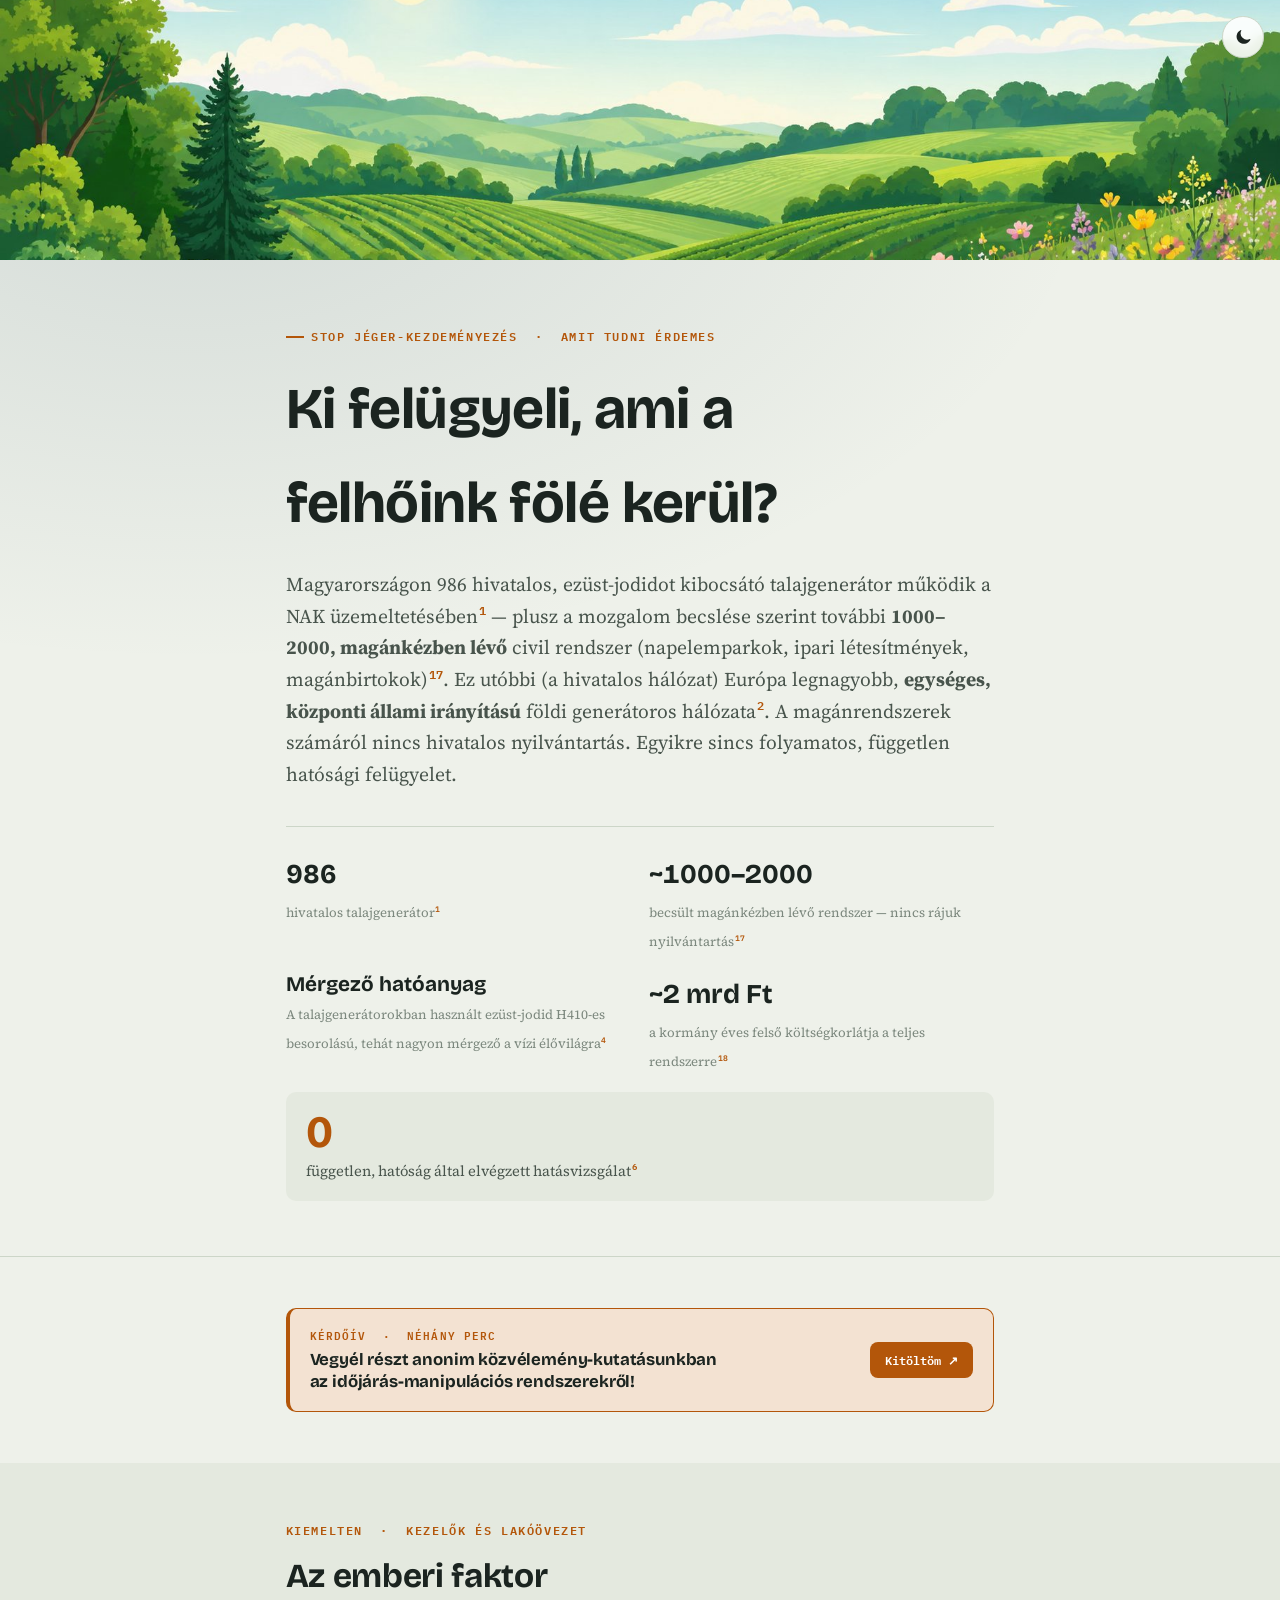
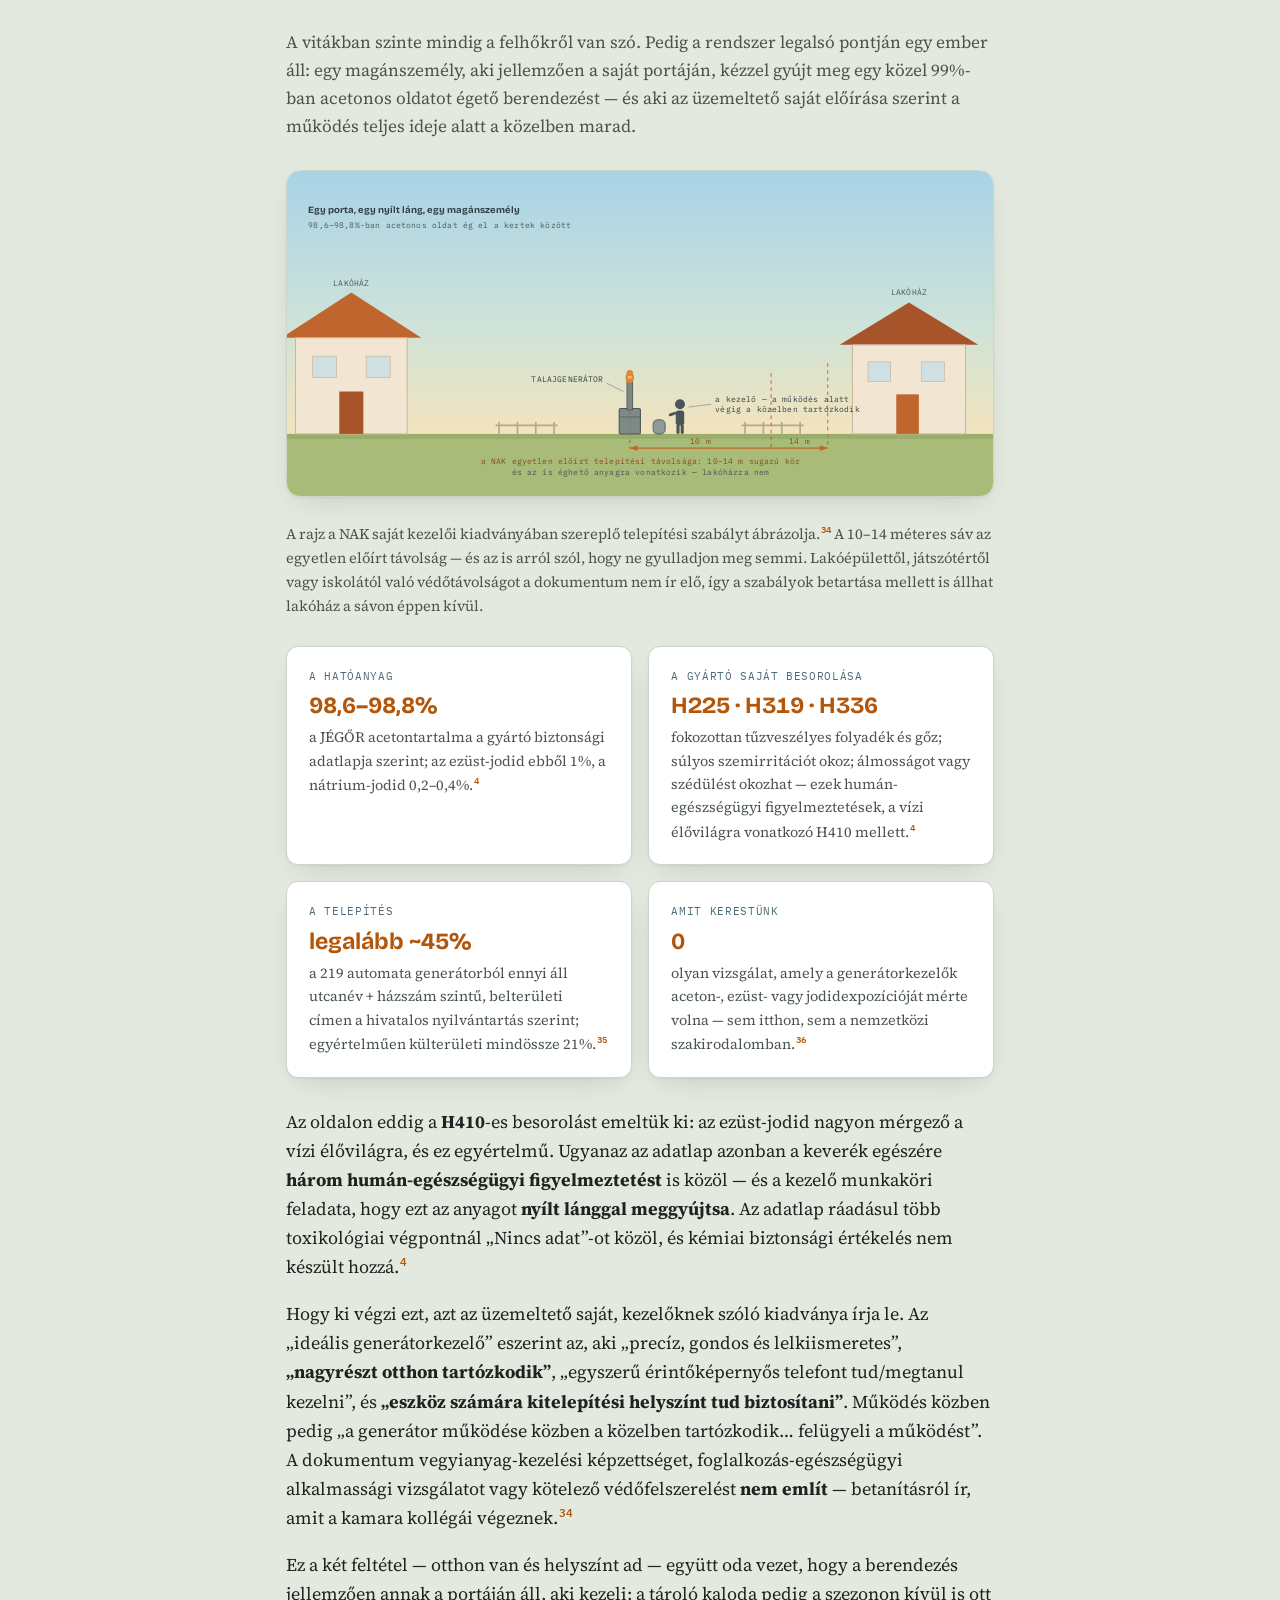
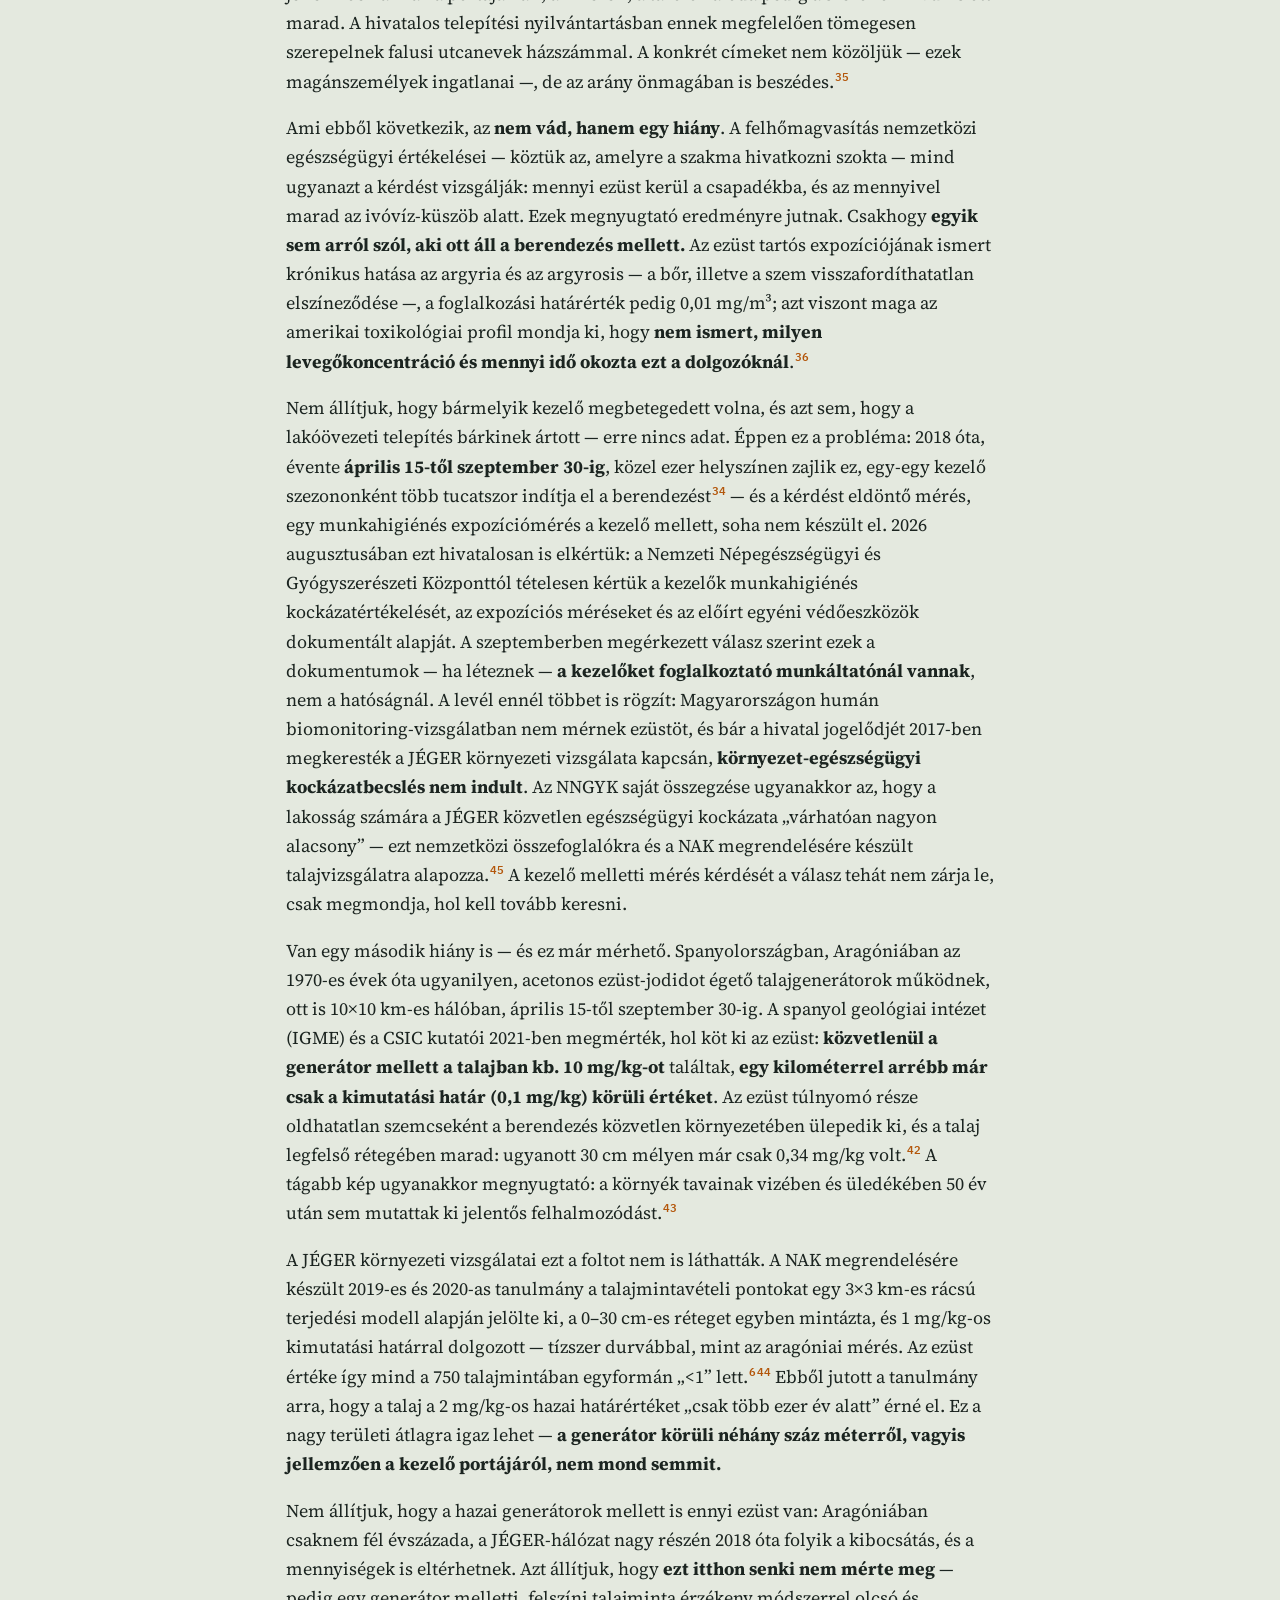
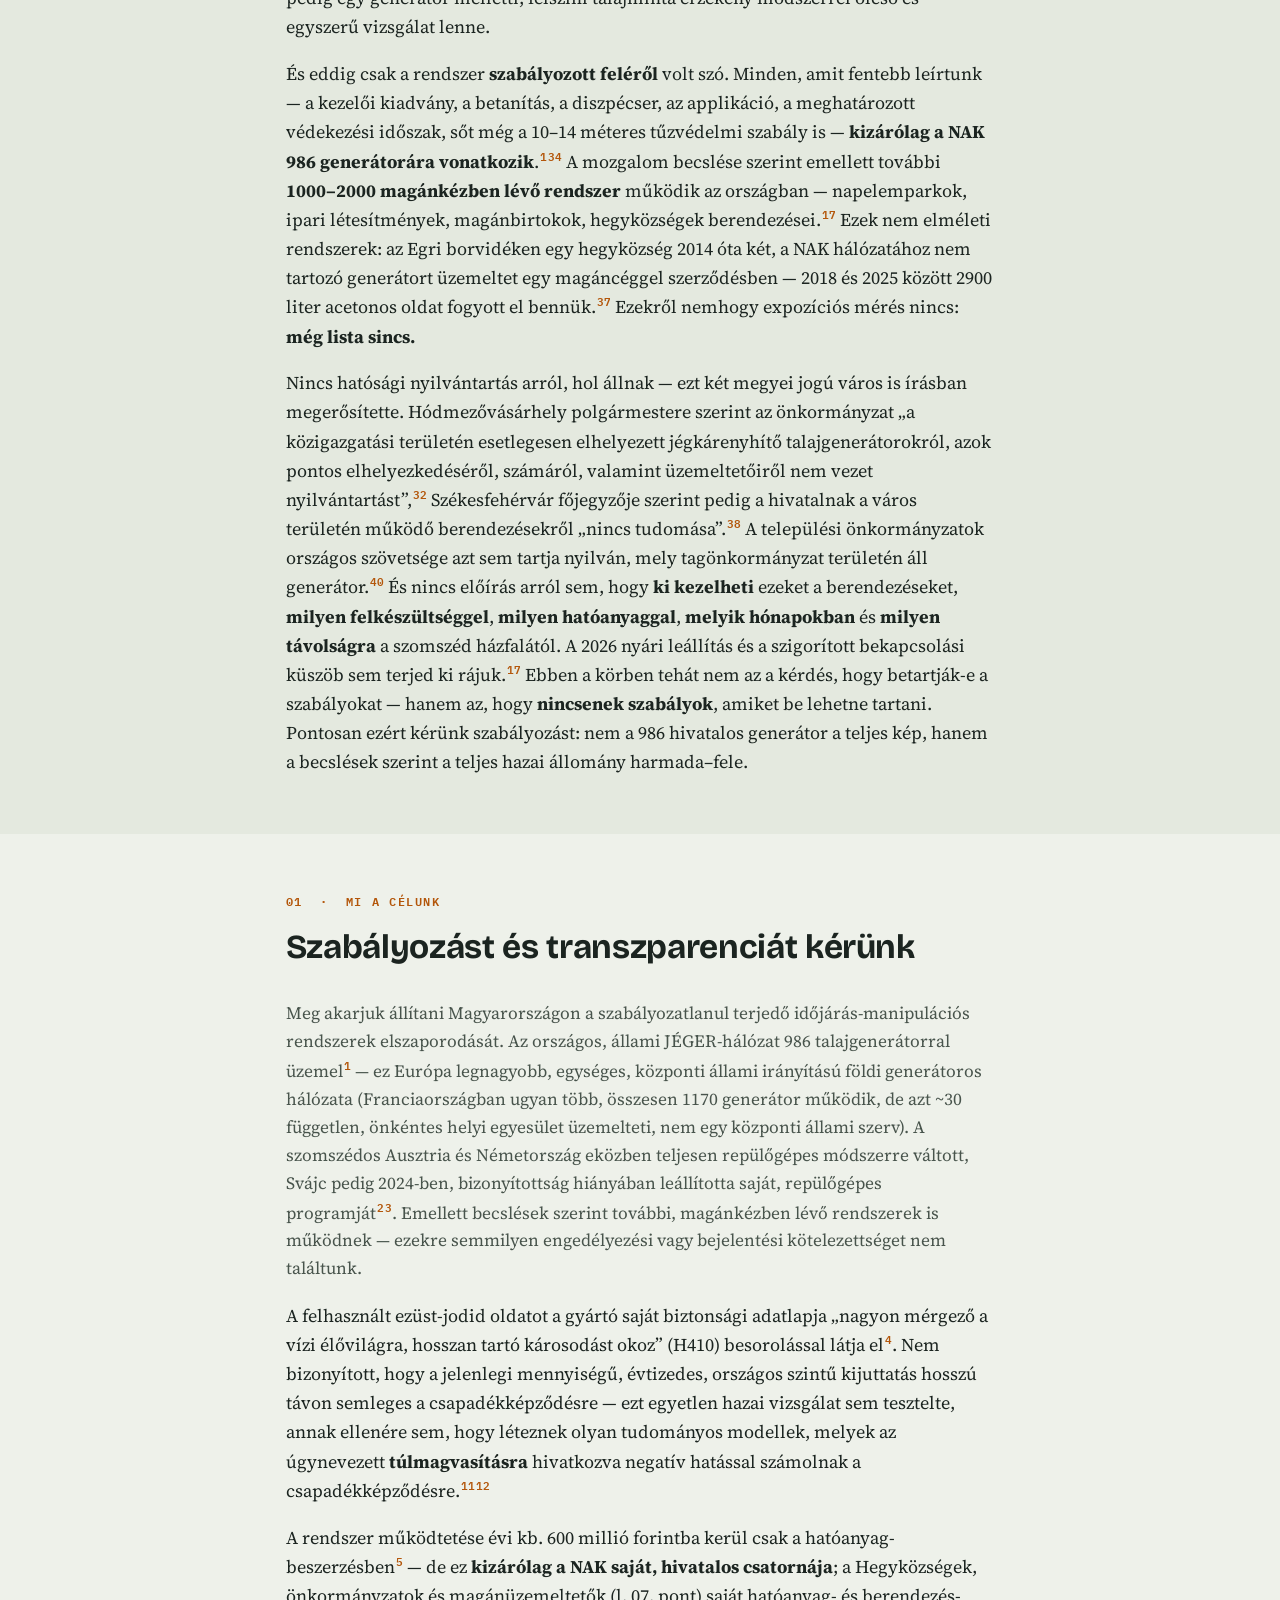
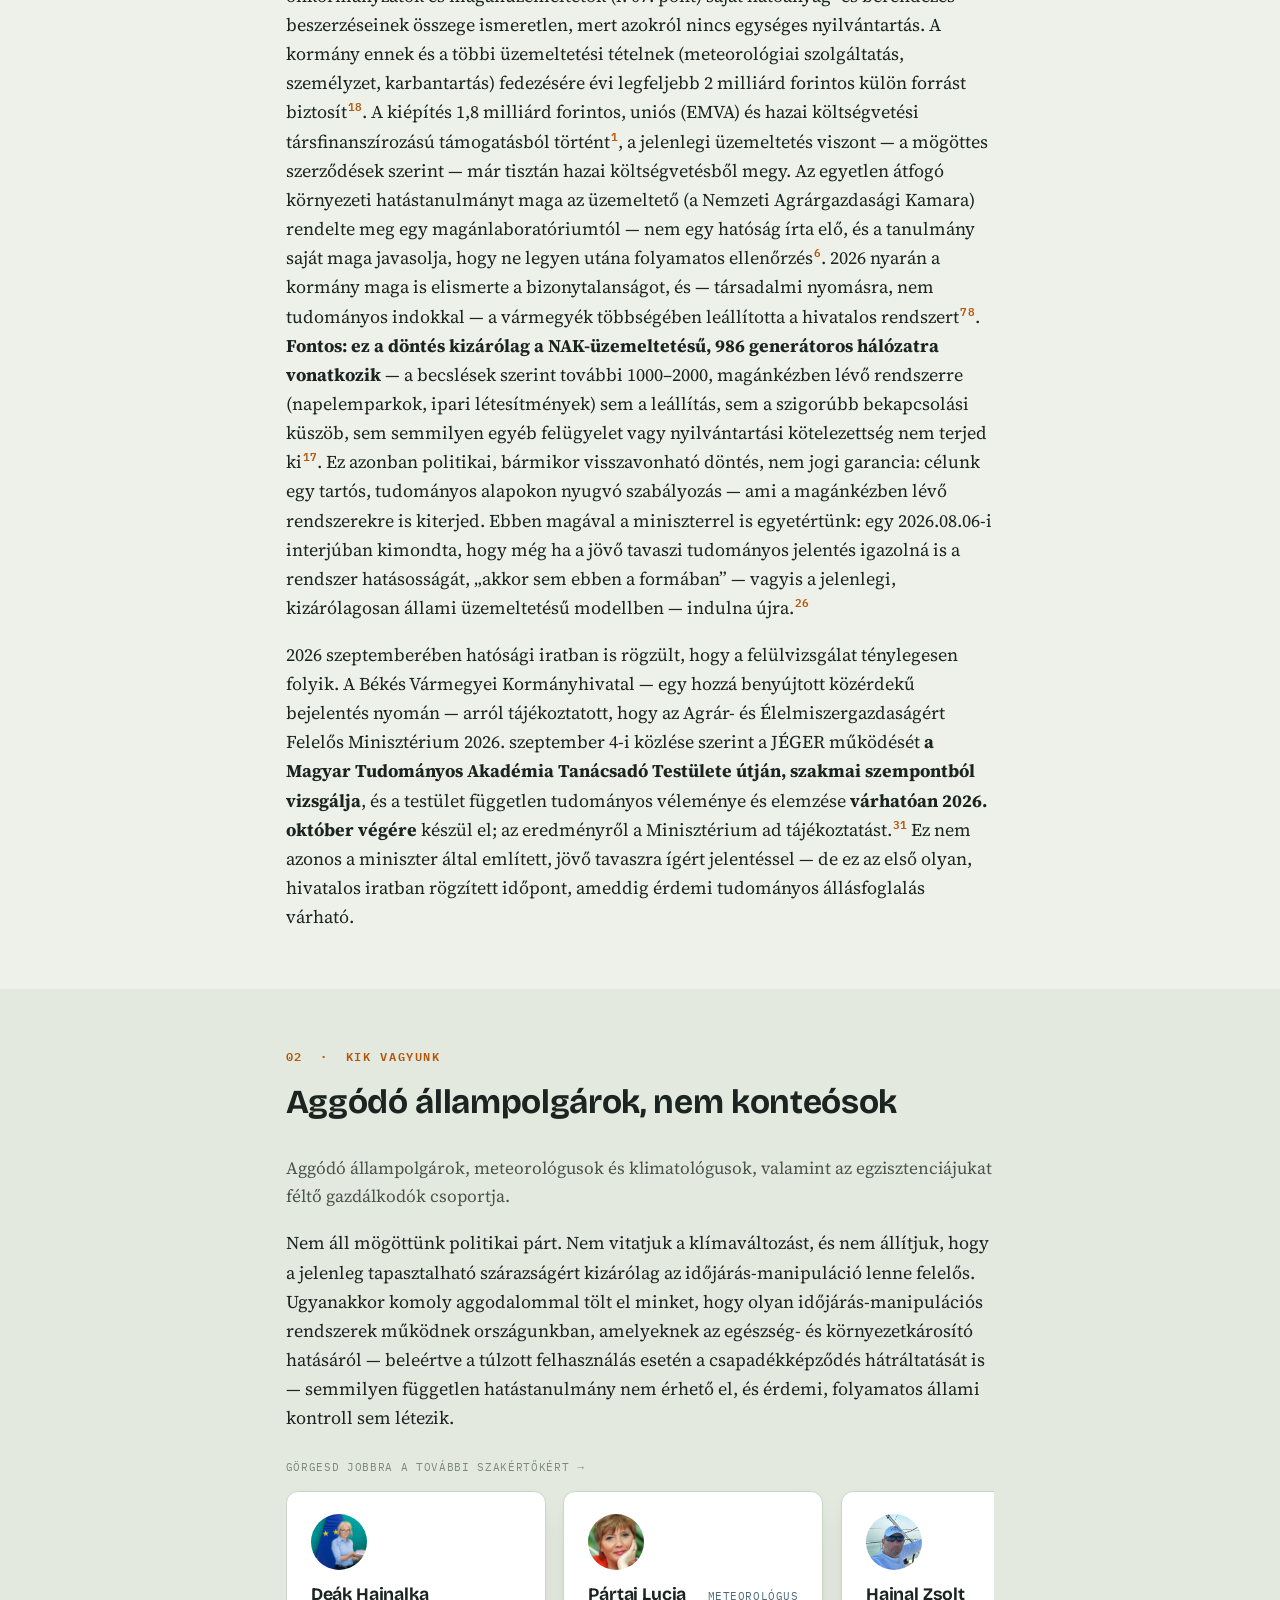
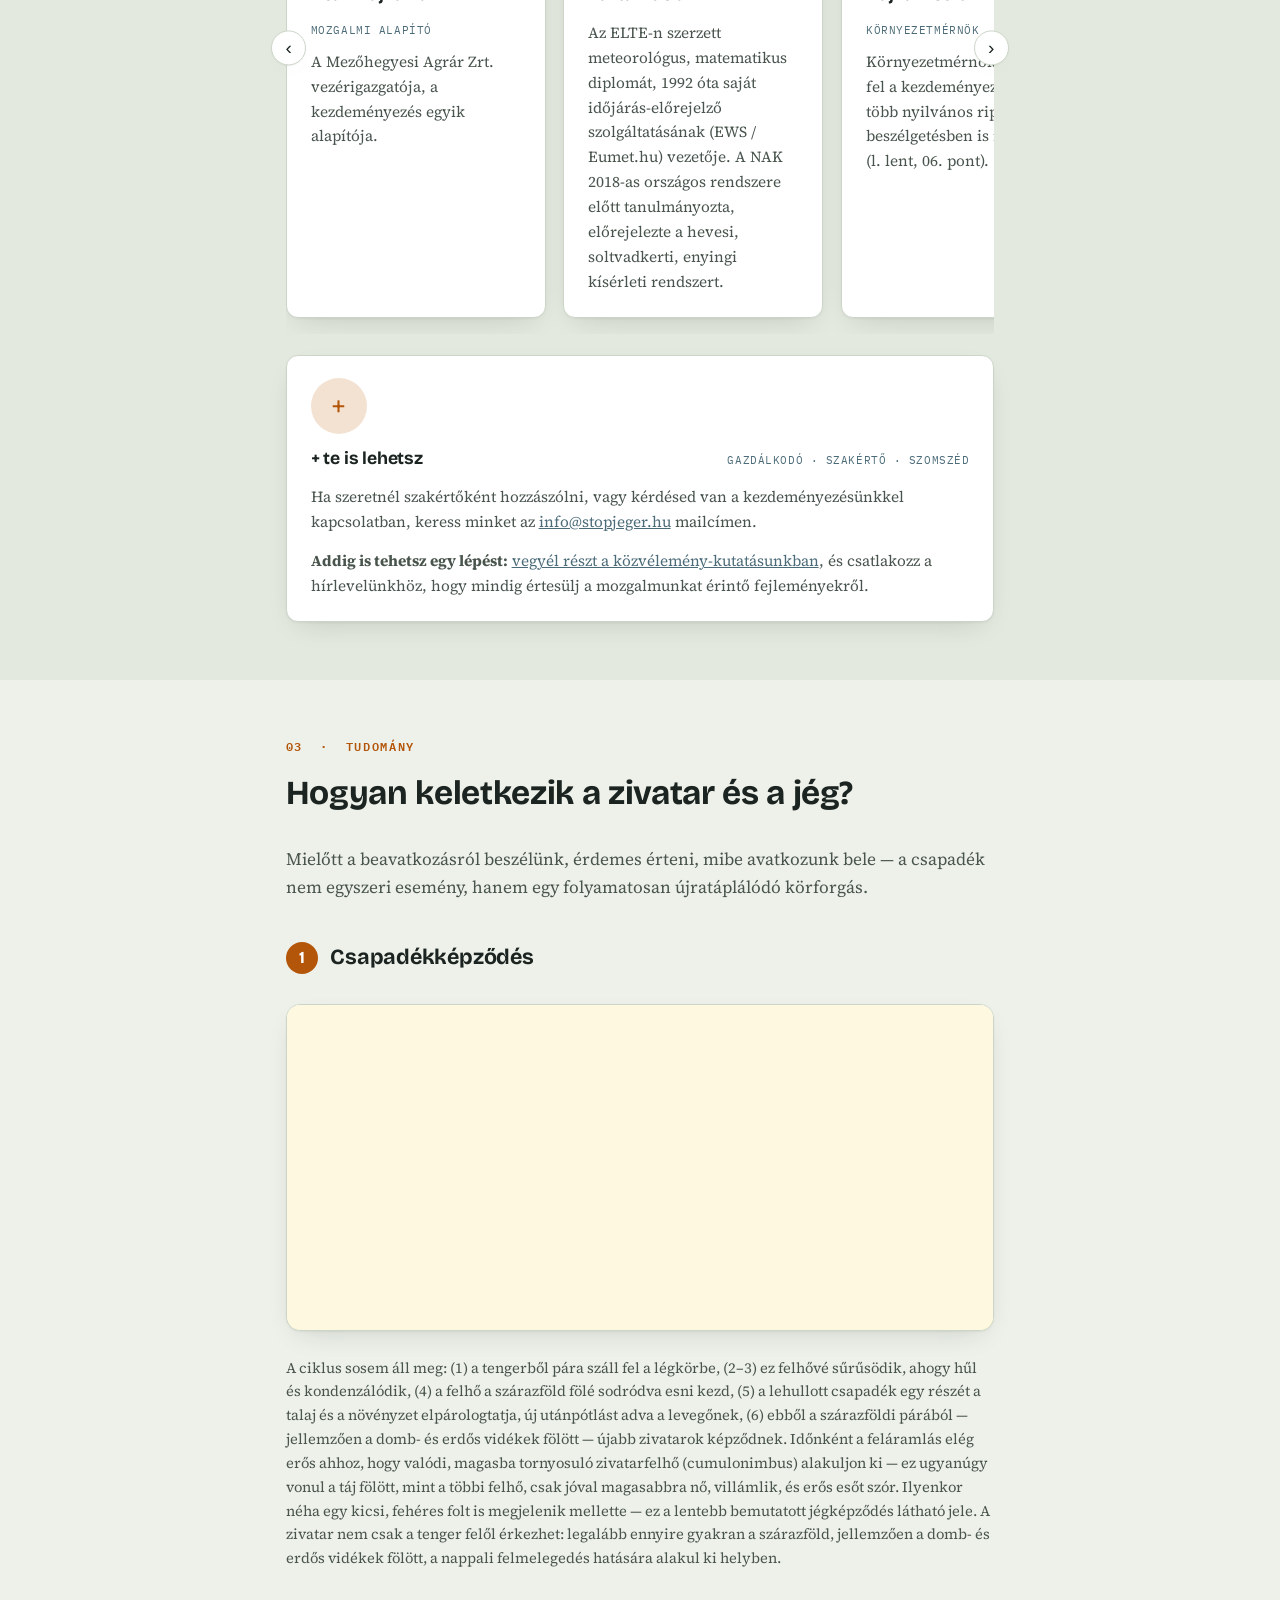
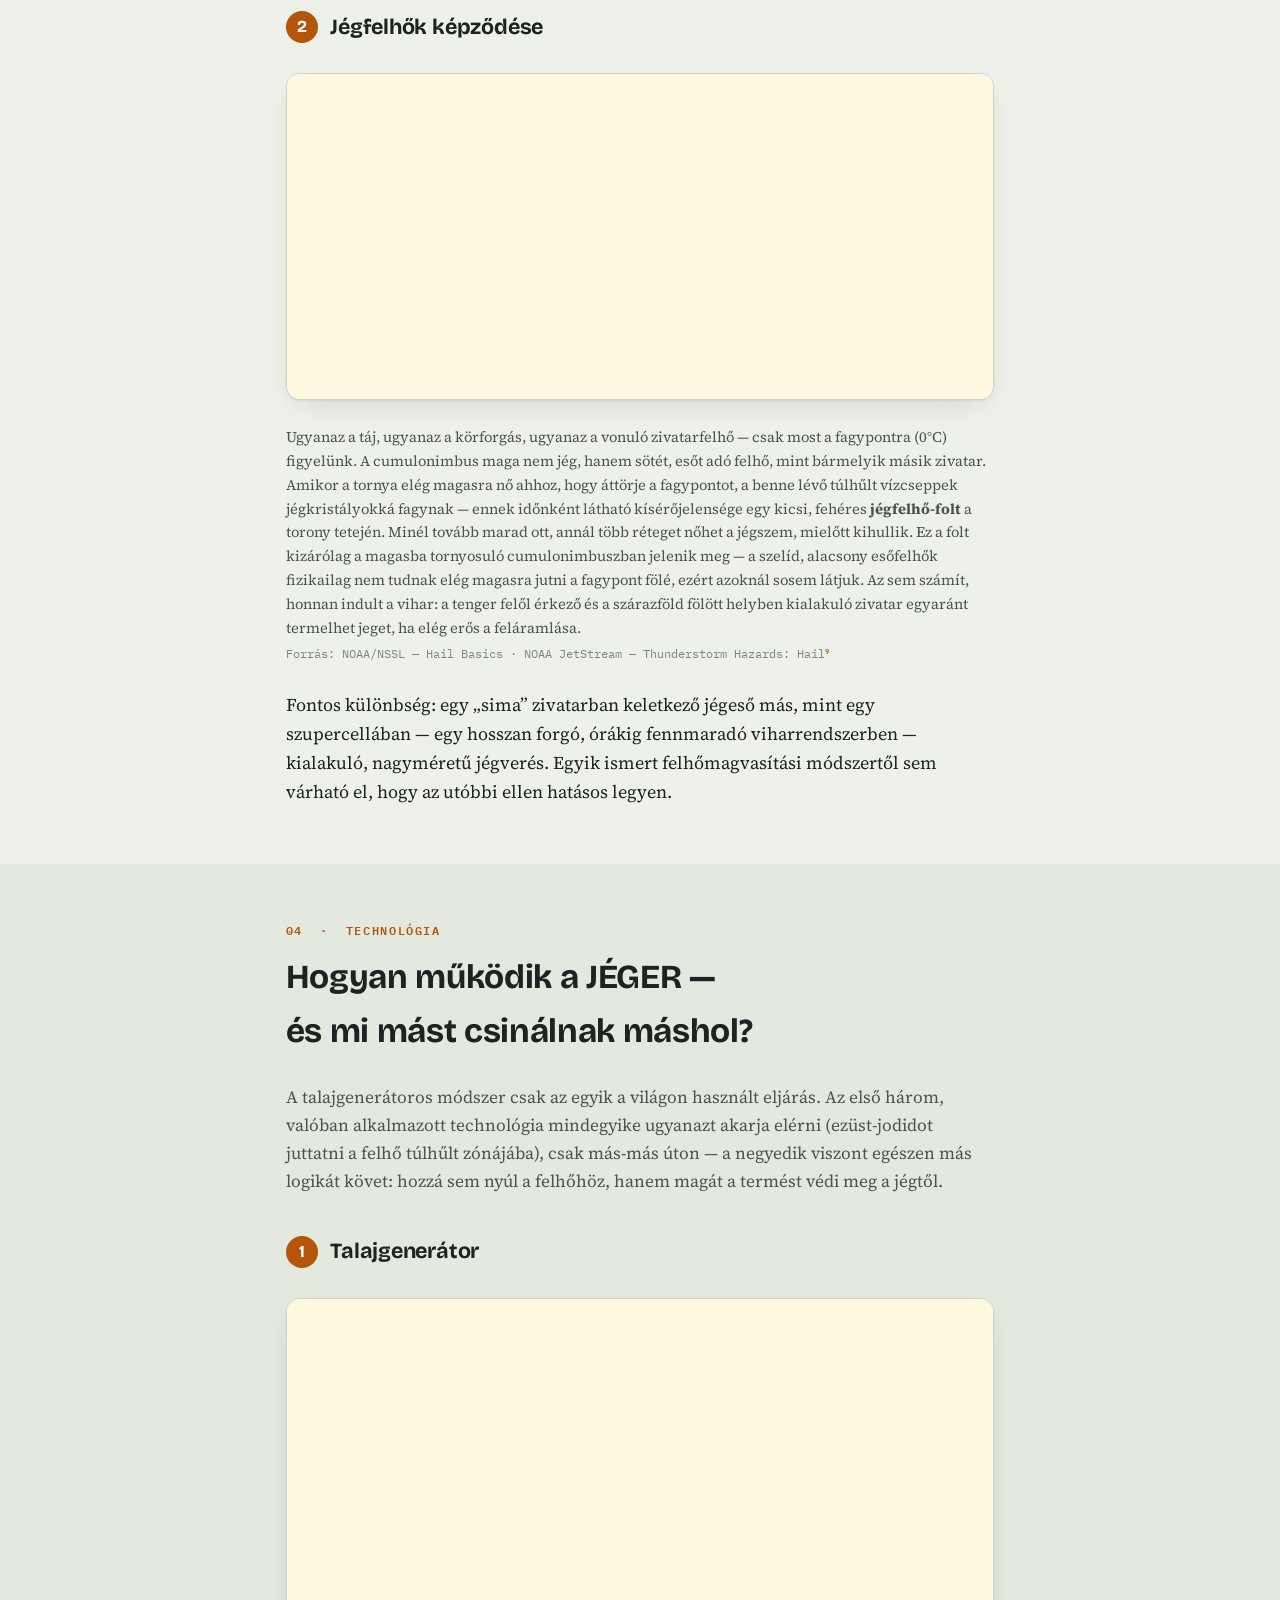
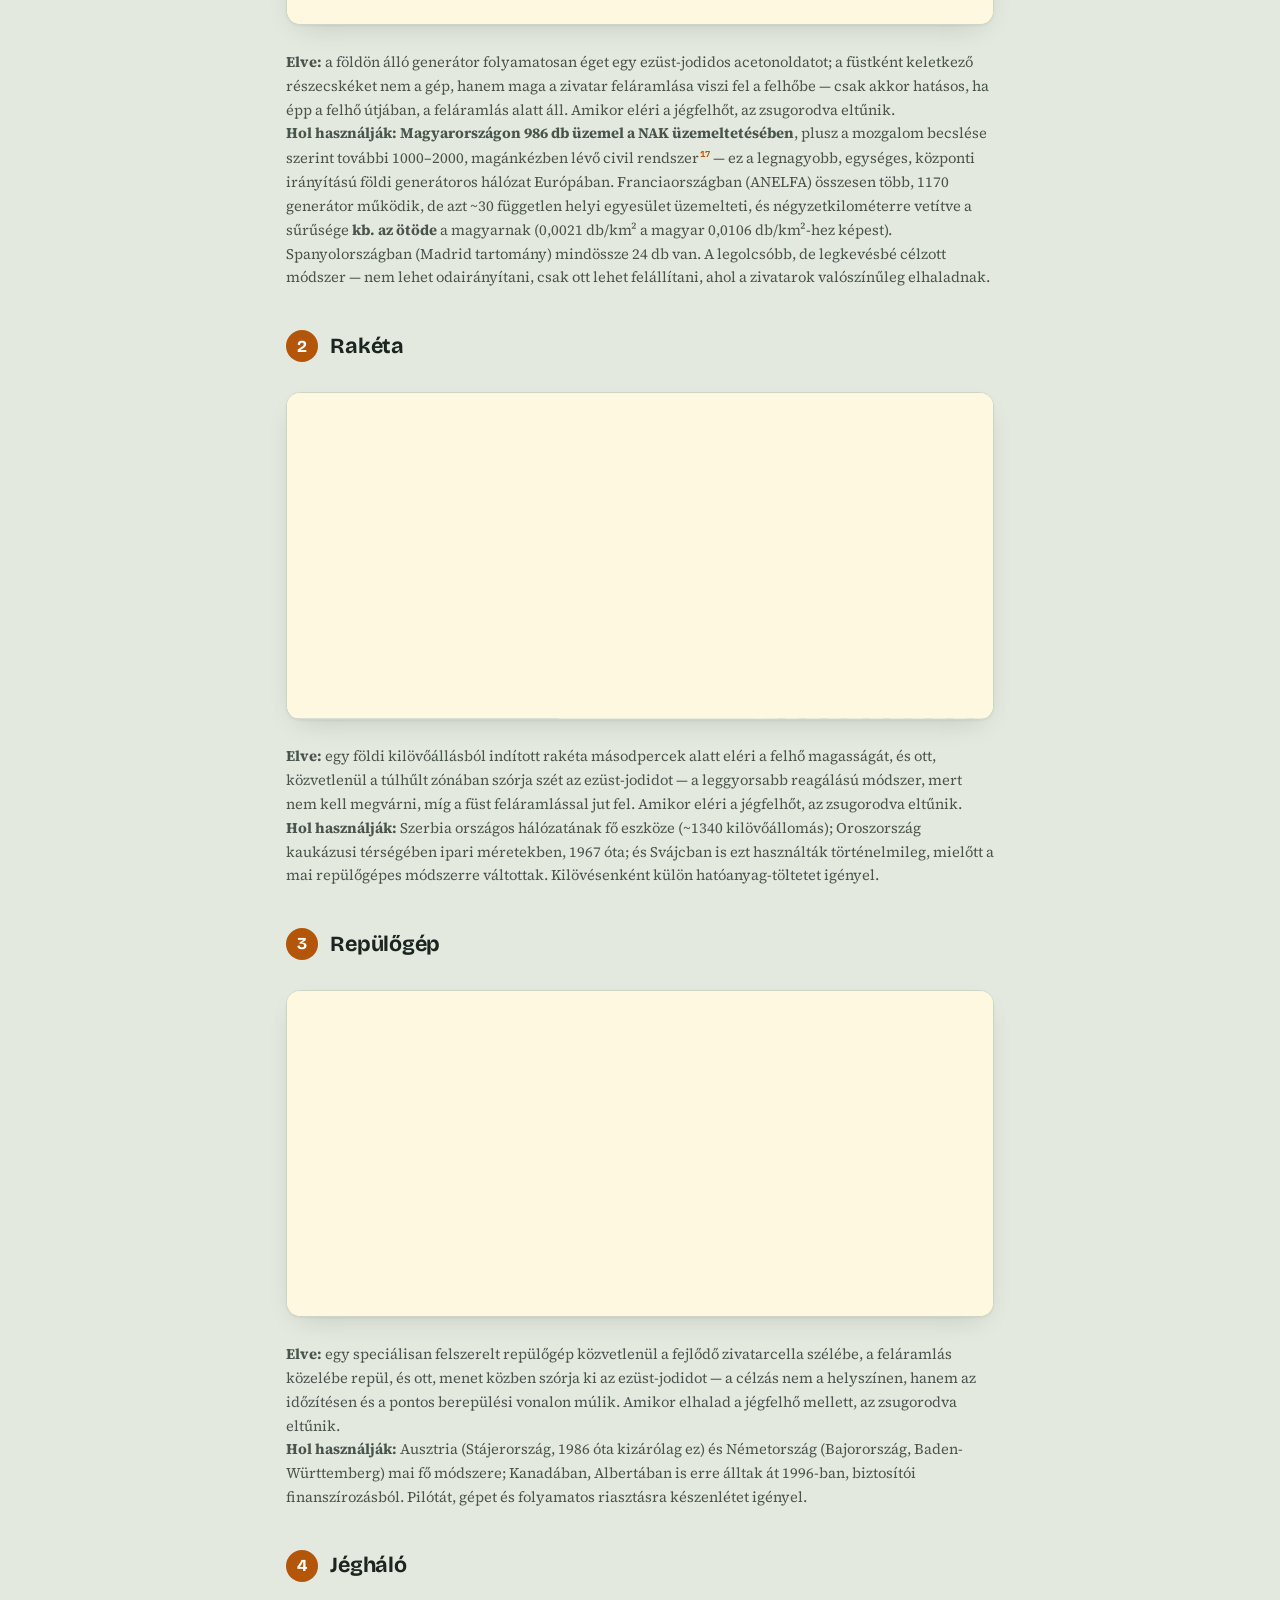
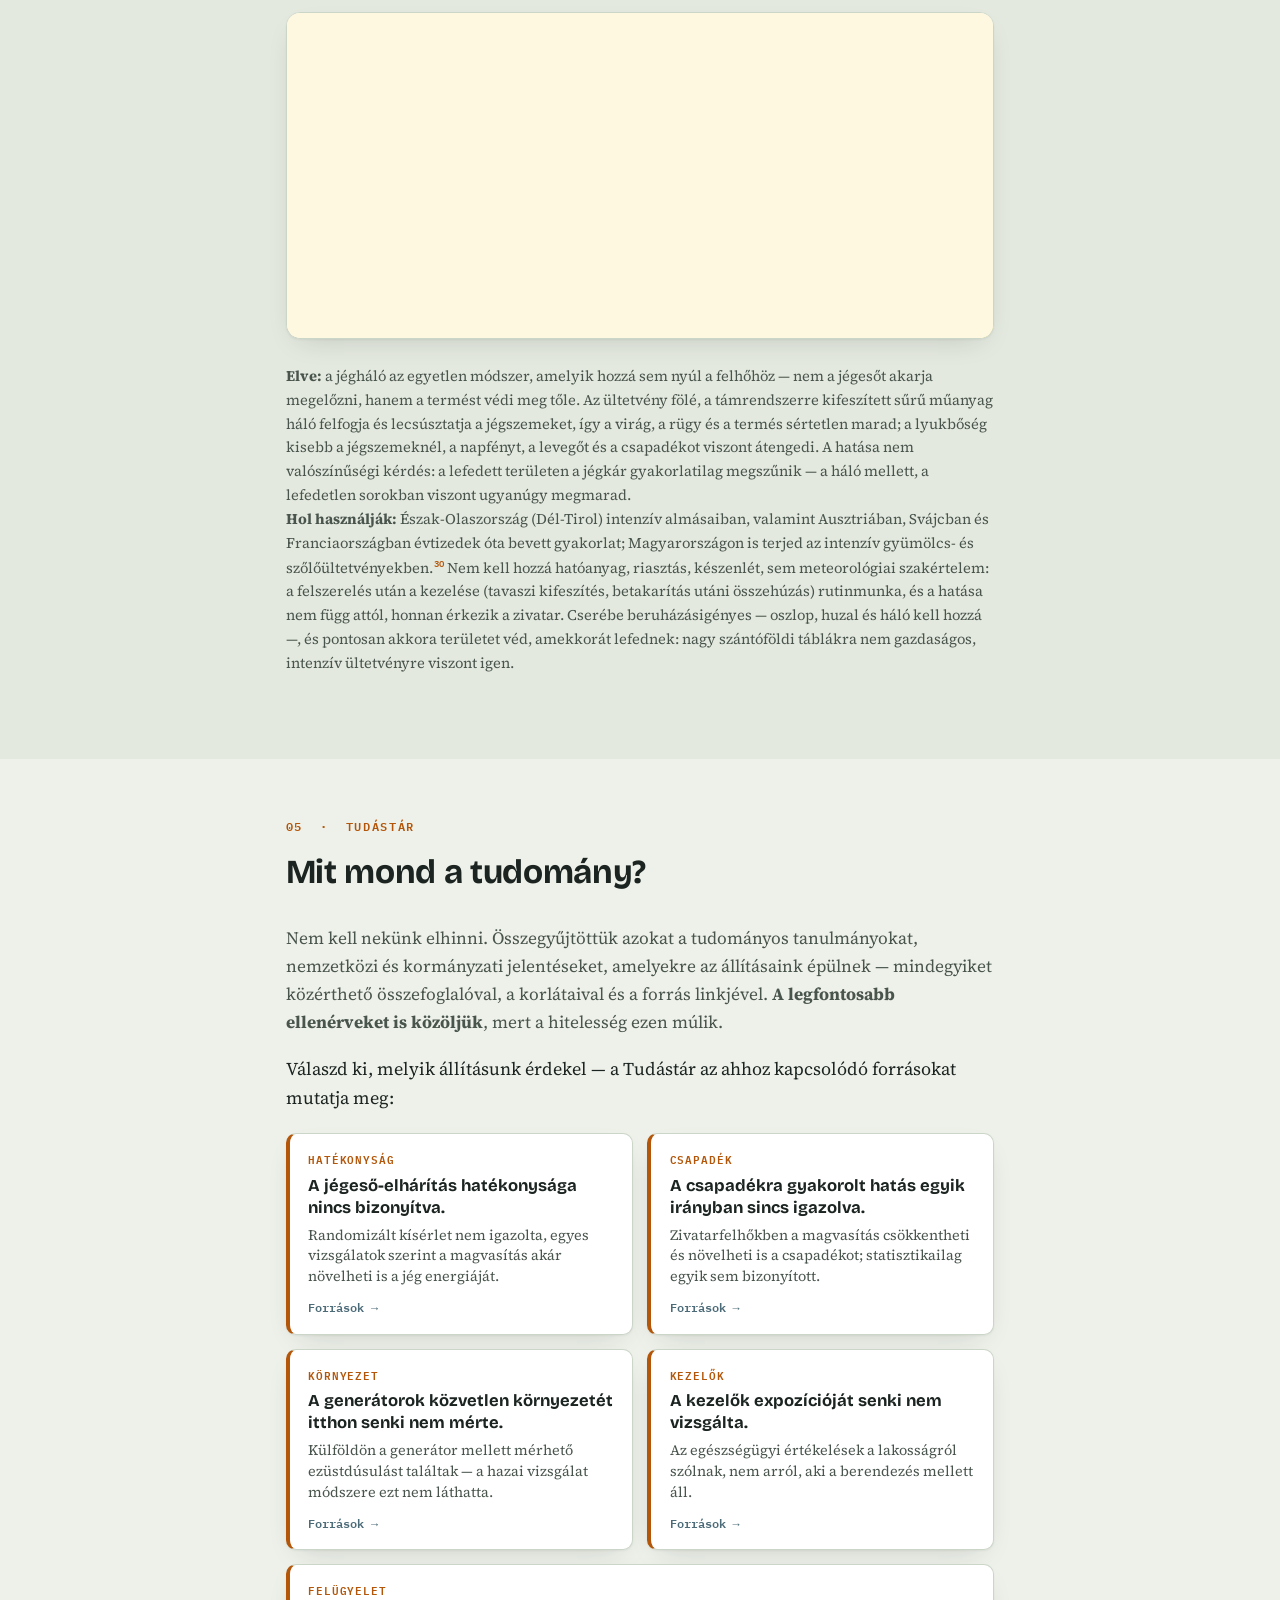
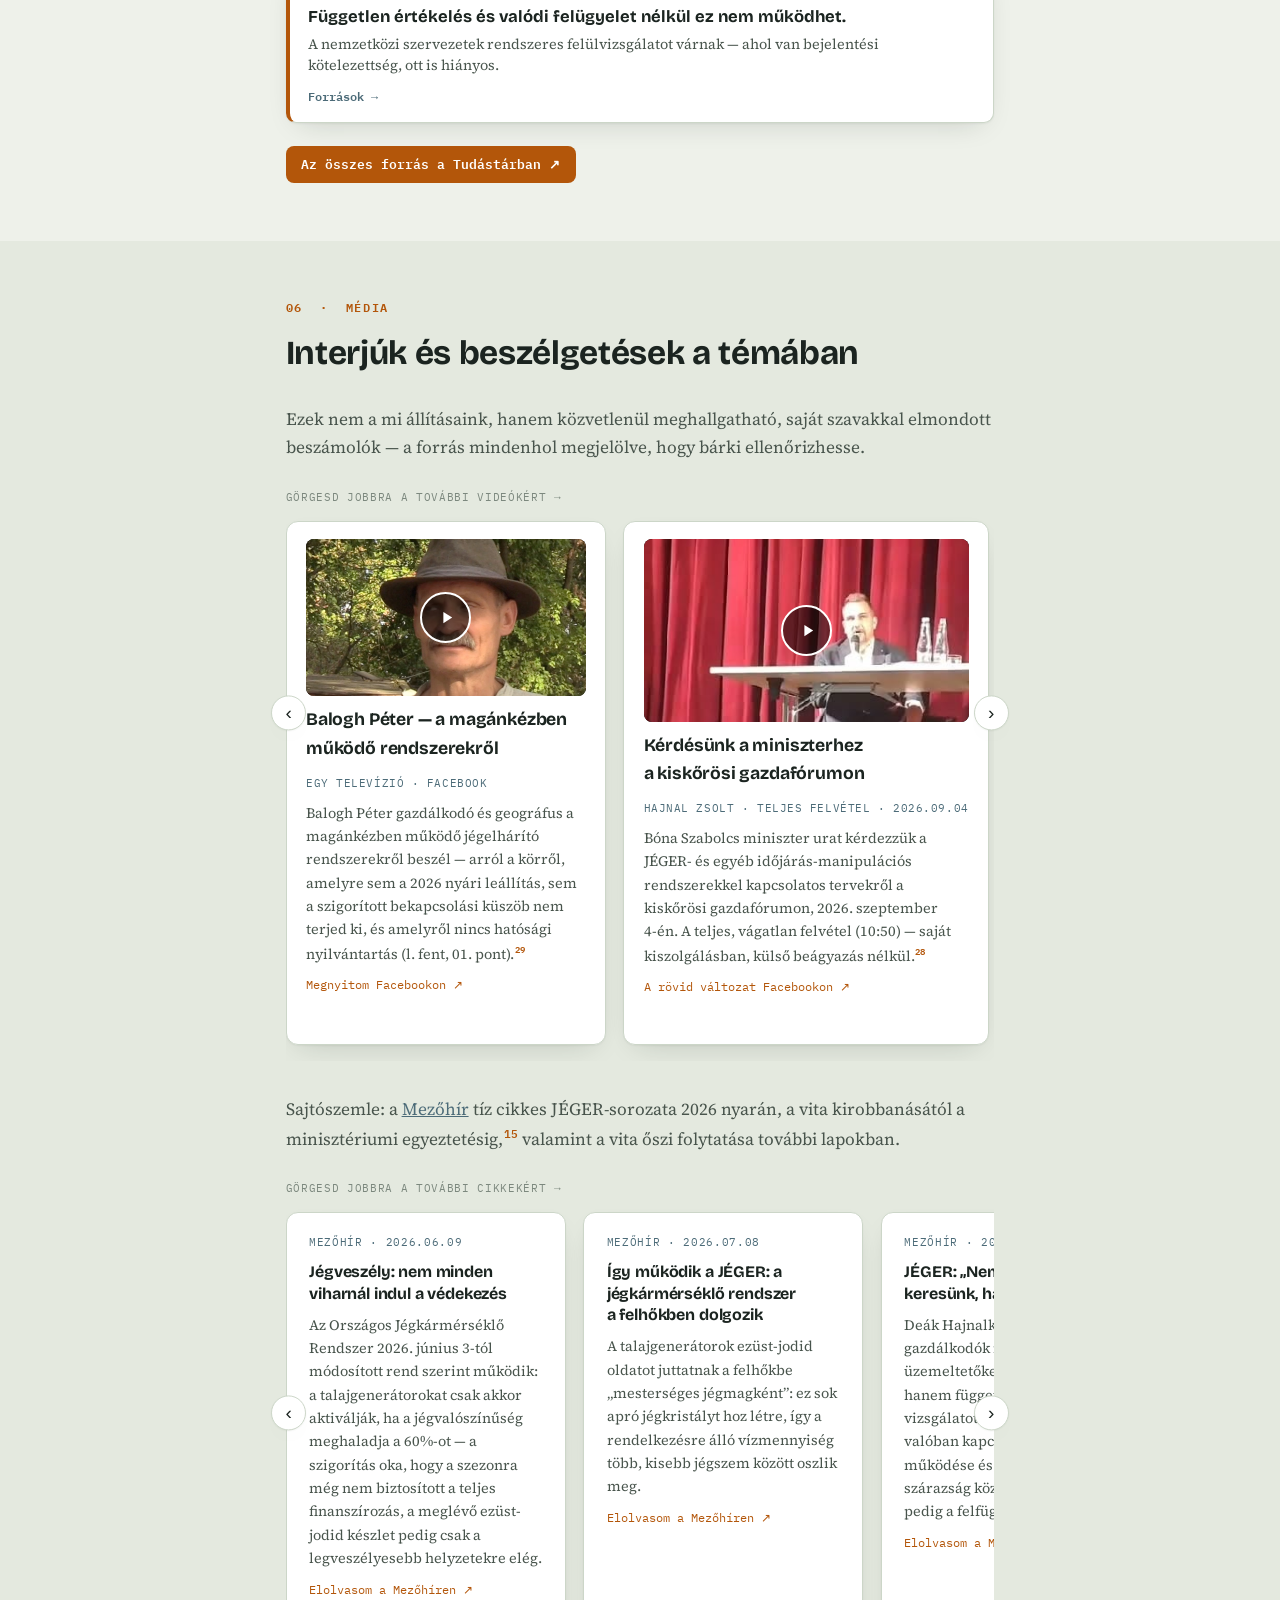
==== commit a5f932f2: "Fooldal: az NNGYK-valasz beepitese (r45) A 2026.08.15-i kozerdeku adatigenylesre adott valasz: a mun" ====
--- a/index.html
+++ b/index.html
@@ -892,7 +892,7 @@
 
     <p>Ami ebből következik, az <b>nem vád, hanem egy hiány</b>. A felhőmagvasítás nemzetközi egészségügyi értékelései — köztük az, amelyre a szakma hivatkozni szokta — mind ugyanazt a kérdést vizsgálják: mennyi ezüst kerül a csapadékba, és az mennyivel marad az ivóvíz-küszöb alatt. Ezek megnyugtató eredményre jutnak. Csakhogy <b>egyik sem arról szól, aki ott áll a berendezés mellett.</b> Az ezüst tartós expozíciójának ismert krónikus hatása az argyria és az argyrosis — a bőr, illetve a szem visszafordíthatatlan elszíneződése —, a foglalkozási határérték pedig 0,01 mg/m³; azt viszont maga az amerikai toxikológiai profil mondja ki, hogy <b>nem ismert, milyen levegőkoncentráció és mennyi idő okozta ezt a dolgozóknál</b>.<sup class="cite"><a href="#r36">36</a></sup></p>
 
-    <p>Nem állítjuk, hogy bármelyik kezelő megbetegedett volna, és azt sem, hogy a lakóövezeti telepítés bárkinek ártott — erre nincs adat. Éppen ez a probléma: 2018 óta, évente <b>április 15-től szeptember 30-ig</b>, közel ezer helyszínen zajlik ez, egy-egy kezelő szezononként több tucatszor indítja el a berendezést<sup class="cite"><a href="#r34">34</a></sup> — és a kérdést eldöntő mérés, egy munkahigiénés expozíciómérés a kezelő mellett, soha nem készült el. 2026 augusztusában ezt hivatalosan is elkértük: a Nemzeti Népegészségügyi és Gyógyszerészeti Központtól tételesen kértük a kezelők munkahigiénés kockázatértékelését, az expozíciós méréseket és az előírt egyéni védőeszközök dokumentált alapját. <b>A válasz még nem érkezett meg.</b></p>
+    <p>Nem állítjuk, hogy bármelyik kezelő megbetegedett volna, és azt sem, hogy a lakóövezeti telepítés bárkinek ártott — erre nincs adat. Éppen ez a probléma: 2018 óta, évente <b>április 15-től szeptember 30-ig</b>, közel ezer helyszínen zajlik ez, egy-egy kezelő szezononként több tucatszor indítja el a berendezést<sup class="cite"><a href="#r34">34</a></sup> — és a kérdést eldöntő mérés, egy munkahigiénés expozíciómérés a kezelő mellett, soha nem készült el. 2026 augusztusában ezt hivatalosan is elkértük: a Nemzeti Népegészségügyi és Gyógyszerészeti Központtól tételesen kértük a kezelők munkahigiénés kockázatértékelését, az expozíciós méréseket és az előírt egyéni védőeszközök dokumentált alapját. A szeptemberben megérkezett válasz szerint ezek a dokumentumok — ha léteznek — <b>a kezelőket foglalkoztató munkáltatónál vannak</b>, nem a hatóságnál. A levél ennél többet is rögzít: Magyarországon humán biomonitoring-vizsgálatban nem mérnek ezüstöt, és bár a hivatal jogelődjét 2017-ben megkeresték a JÉGER környezeti vizsgálata kapcsán, <b>környezet-egészségügyi kockázatbecslés nem indult</b>. Az NNGYK saját összegzése ugyanakkor az, hogy a lakosság számára a JÉGER közvetlen egészségügyi kockázata „várhatóan nagyon alacsony” — ezt nemzetközi összefoglalókra és a NAK megrendelésére készült talajvizsgálatra alapozza.<sup class="cite"><a href="#r45">45</a></sup> A kezelő melletti mérés kérdését a válasz tehát nem zárja le, csak megmondja, hol kell tovább keresni.</p>
 
     <p>Van egy második hiány is — és ez már mérhető. Spanyolországban, Aragóniában az 1970-es évek óta ugyanilyen, acetonos ezüst-jodidot égető talajgenerátorok működnek, ott is 10×10 km-es hálóban, április 15-től szeptember 30-ig. A spanyol geológiai intézet (IGME) és a CSIC kutatói 2021-ben megmérték, hol köt ki az ezüst: <b>közvetlenül a generátor mellett a talajban kb. 10 mg/kg-ot</b> találtak, <b>egy kilométerrel arrébb már csak a kimutatási határ (0,1 mg/kg) körüli értéket</b>. Az ezüst túlnyomó része oldhatatlan szemcseként a berendezés közvetlen környezetében ülepedik ki, és a talaj legfelső rétegében marad: ugyanott 30 cm mélyen már csak 0,34 mg/kg volt.<sup class="cite"><a href="#r42">42</a></sup> A tágabb kép ugyanakkor megnyugtató: a környék tavainak vizében és üledékében 50 év után sem mutattak ki jelentős felhalmozódást.<sup class="cite"><a href="#r43">43</a></sup></p>
 
@@ -2382,7 +2382,7 @@
       <h2>Közérdekű adatigénylések: ki üzemelteti valójában a generátorokat?</h2>
     </div>
     <p class="lead-p">2026 nyarán tíz településnek küldtünk közérdekű adatigénylést a helyi jégkármérséklő berendezésekről. A válaszok egy fontos, eddig kevéssé ismert képet rajzolnak ki: a JÉGER <b>nem egységes, kizárólag NAK-tulajdonú rendszer</b> — gyakran ugyanazon a településen belül keverednek a NAK-, a Hegyközség-, az önkormányzati és a magánkézben lévő berendezések, és ezekre nagyon eltérő mértékben terjed ki bármilyen felügyelet.</p>
-    <p>Aztán a kör bővült: azóta egy újabb hegyközség, két megyei jogú város, a települési önkormányzatok két országos szövetsége, a HungaroMet és a Magyar Államkincstár válasza is megérkezett — és ezek már nem arról szólnak, hogy <i>ki</i> üzemeltet, hanem arról, hogy <i>ki tudja egyáltalán megmondani</i>.</p>
+    <p>Aztán a kör bővült: azóta egy újabb hegyközség, két megyei jogú város, a települési önkormányzatok két országos szövetsége, a HungaroMet, a Magyar Államkincstár és a Nemzeti Népegészségügyi és Gyógyszerészeti Központ válasza is megérkezett — és ezek már nem arról szólnak, hogy <i>ki</i> üzemeltet, hanem arról, hogy <i>ki tudja egyáltalán megmondani</i>.</p>
 
     <div class="carousel-hint">Görgesd jobbra a további válaszokért →</div>
     <div class="carousel">
@@ -2437,6 +2437,11 @@
           <span class="outlet">Magyar Államkincstár · adatvédelmi tisztviselő válasza, 2026.09.03</span>
           <h3>A központi adatok csak ütemekben, kitakarva érkeznek</h3>
           <p>A 2026.07.26-án benyújtott adatigénylés határidejét a Kincstár először 15 nappal meghosszabbította „jelentős terjedelmű, nagyszámú adatra” hivatkozva, majd az adatszolgáltatást több ütemre bontotta. Az első ütemben a JÉGER uniós támogatói okiratának <b>kitakart</b> példánya érkezett meg — ebben a kedvezményezett (a NAK) nevét is feketítették, habár ugyanennek az okiratnak a kitakaratlan változata a kezdeményezés birtokában van.<sup class="cite"><a href="#r33">33</a></sup></p>
+        </div>
+        <div class="press-card">
+          <span class="outlet">Nemzeti Népegészségügyi és Gyógyszerészeti Központ · válasz, 2026. szeptember</span>
+          <h3>Kockázatbecslés nem indult, a biztonsági adatlap nincs a hivatalnál</h3>
+          <p>A JÉGER hatóanyagának kémiai biztonsági és egészségügyi dokumentációjára irányuló, 63 pontos igénylésre az NNGYK iratot nem adott ki, de több tényt rögzített. A termék méregközponti (PCN) bejelentése megtörtént, ennek tartalma uniós szabály szerint titkos. A kémiai biztonsági nyilvántartásba viszont nem jelentették be, mert a hivatal szerint „növényvédő szerként kerül alkalmazásra” — az engedélyezés így a NÉBIH hatásköre, a termék biztonsági adatlapja pedig nincs az NNGYK-nál. A jogelődöt 2017-ben megkeresték, de <b>környezet-egészségügyi kockázatbecslés nem indult, humán biomonitorozás nem történt</b>, és nincs olyan vizsgálat, amely a rendszerből származó jodid pajzsmirigyre gyakorolt hatását értékelte volna. A hivatal összegzése szerint a lakossági kockázat „várhatóan nagyon alacsony”.<sup class="cite"><a href="#r45">45</a></sup></p>
         </div>
         <div class="press-card">
           <span class="outlet">Fülöpjakkab · polgármesteri válasz, 2026.07.23</span>
@@ -2545,6 +2550,7 @@
         <li id="r42">Causapé, J., Pey, J., Orellana-Macías, J. M., Reyes, J. (2021): „Influence of hail suppression systems over silver content in the environment in Aragón (Spain). I: Rainfall and soils”, <em>Science of the Total Environment</em> 784, 147220 — generátor melletti talaj kb. 10 mg/kg, 1 km-re a 0,1 mg/kg-os kimutatási határ körül; felszíni minta 6,67, 30 cm-es 0,34 mg/kg. <a href="https://doi.org/10.1016/j.scitotenv.2021.147220" target="_blank" rel="noopener">doi.org/10.1016/j.scitotenv.2021.147220 ↗</a></li>
         <li id="r43">Causapé, J., Orellana-Macías, J. M., Valero-Garcés, B., Vázquez, I. (2021): „Influence of hail suppression systems over silver content in the environment in Aragón (Spain). II: Water, sediments and biota”, <em>Science of the Total Environment</em> 779, 146403 — 50 év után a vizekben és üledékekben nem jelentős a felhalmozódás. <a href="https://doi.org/10.1016/j.scitotenv.2021.146403" target="_blank" rel="noopener">doi.org/10.1016/j.scitotenv.2021.146403 ↗</a></li>
         <li id="r44">HL-LAB Környezetvédelmi és Talajvizsgáló Laboratórium – Enviro-Expert Kft.: „Az országos hatókörű, talajgenerátoros technológiájú jégkár mérséklő rendszer (JÉGER) által okozott környezeti terhelés felmérése, modellezése — NEFELA területére vonatkozóan” (megrendelő: NAK, 2020. január). A 2019-es NEFELA- és a 2020-as országos jelentésben együtt 750 talajminta (0–30, 30–60, 60–90 cm), az ezüst mindegyikben „&lt;1 mg/kg”; mintavételi pontok 3×3 km-es receptorhálós AERMOD-modell alapján. A kezdeményezés birtokában.</li>
+        <li id="r45">Nemzeti Népegészségügyi és Gyógyszerészeti Központ (NNGYK): válasz a JÉGŐR / Silver Rain jégkármérséklő keverékek hatósági, kémiai biztonsági és toxikológiai dokumentációjára irányuló, 2026.08.15-i közérdekű adatigénylésre (2026. szeptember) — PCN-bejelentés megtörtént (tartalma az 1272/2008/EK rendelet 45. cikke alapján nem adható ki); OSZIR-KBIR-bejelentés nincs, mert a hivatal szerint a termék növényvédő szerként kerül alkalmazásra (Kbtv. 2. § (3) h)), az engedélyezés a NÉBIH hatásköre; a biztonsági adatlap nincs az NNGYK-nál; a jogelődöt 2017-ben megkeresték, de környezet-egészségügyi kockázatbecslés és humán biomonitorozás nem történt; a jégkármérséklő rendszerből származó jód/jodid pajzsmirigyhatását értékelő vizsgálat nincs; ezüstöt humán biomonitoringban nem mérnek; a munkavédelmi dokumentáció a munkáltatónál van; a lakossági kockázatot a hivatal „várhatóan nagyon alacsonynak” ítéli (hivatkozva: US EPA, GAO-25-107328). A kezdeményezés birtokában.</li>
       </ol>
     </div>
   </div>
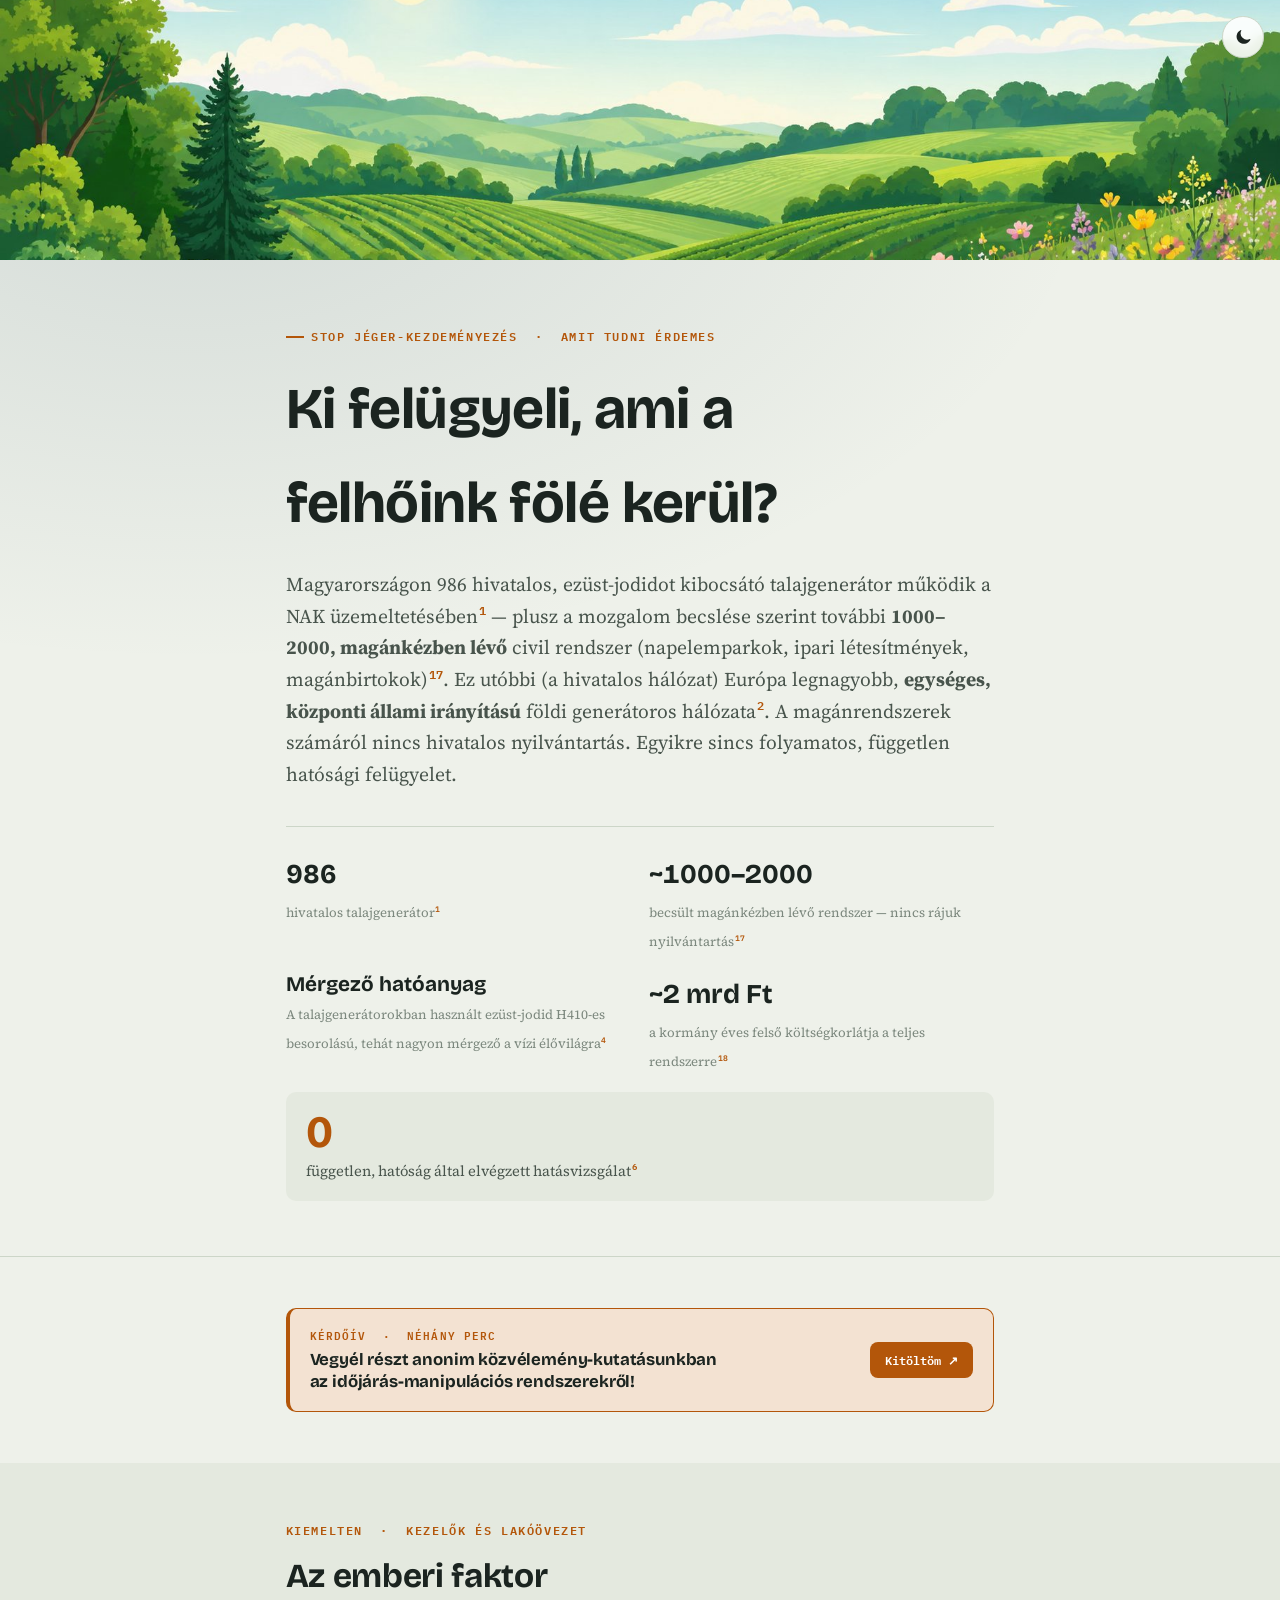
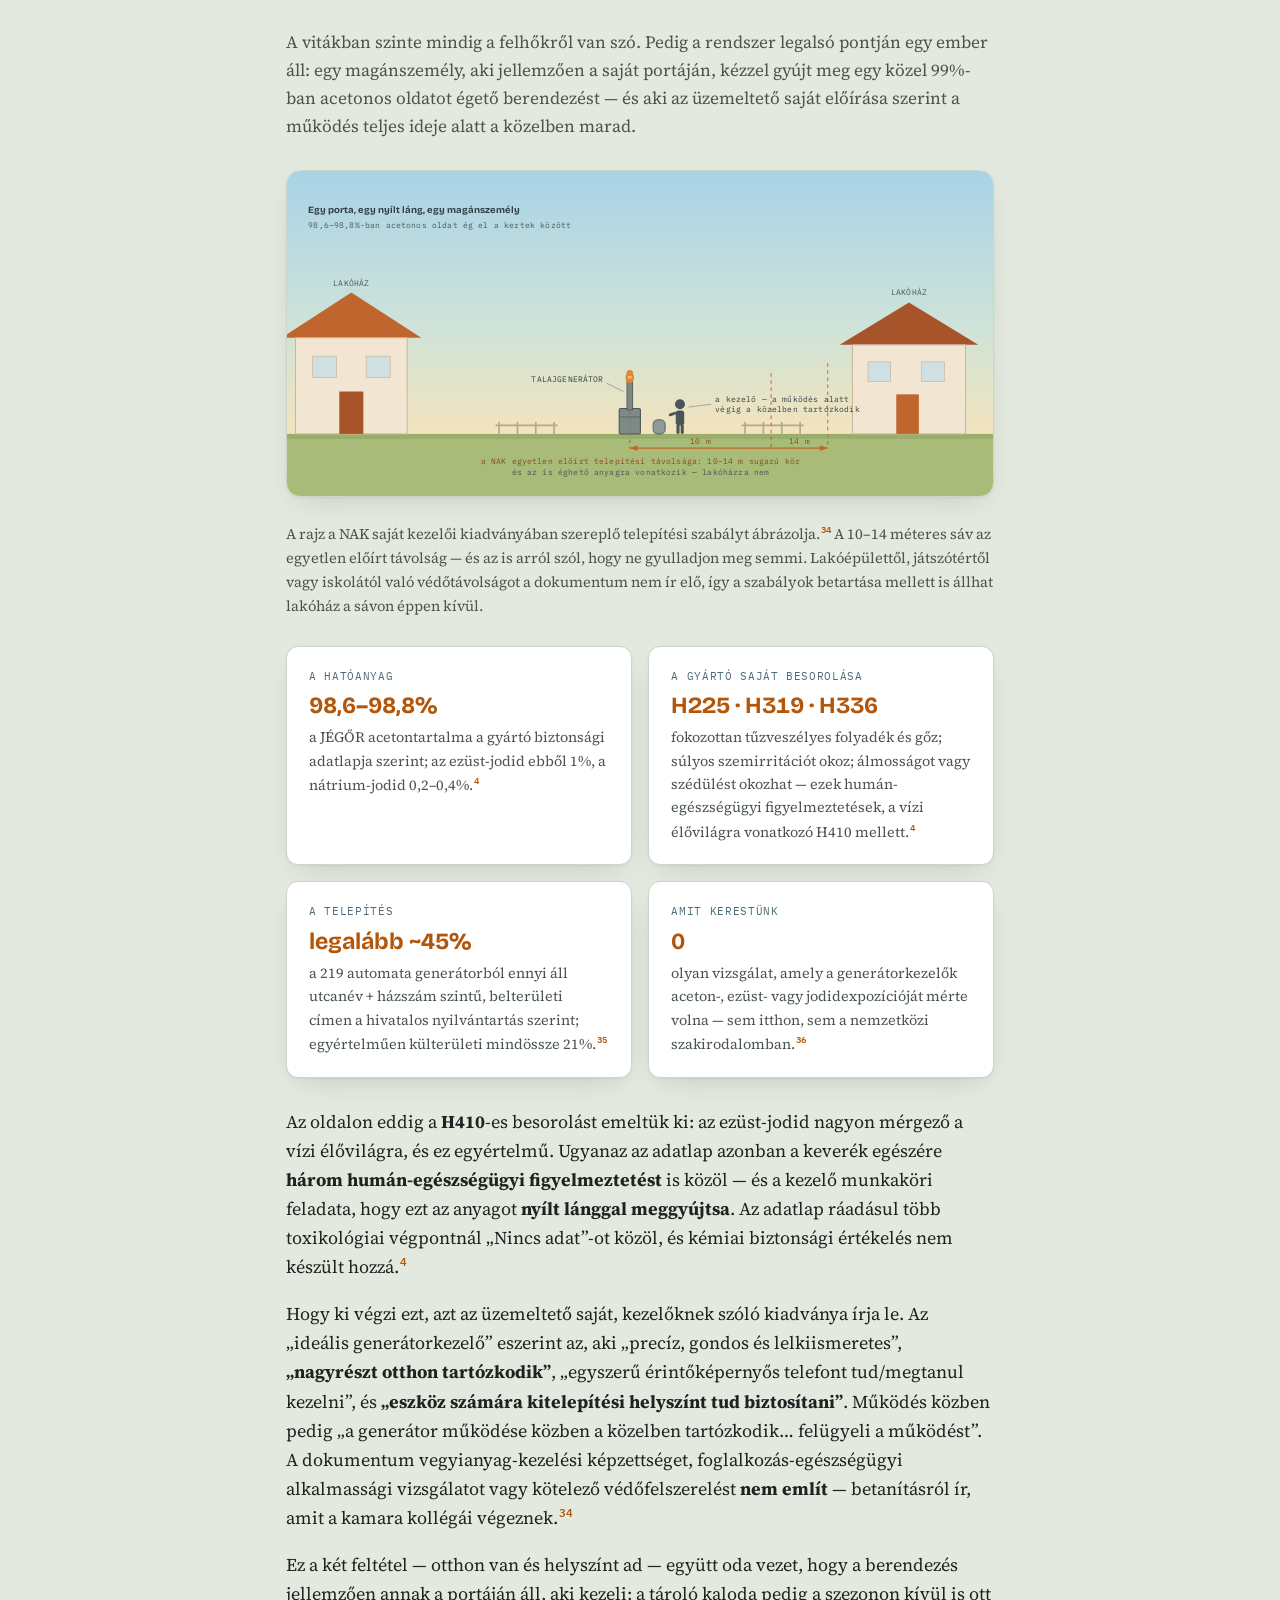
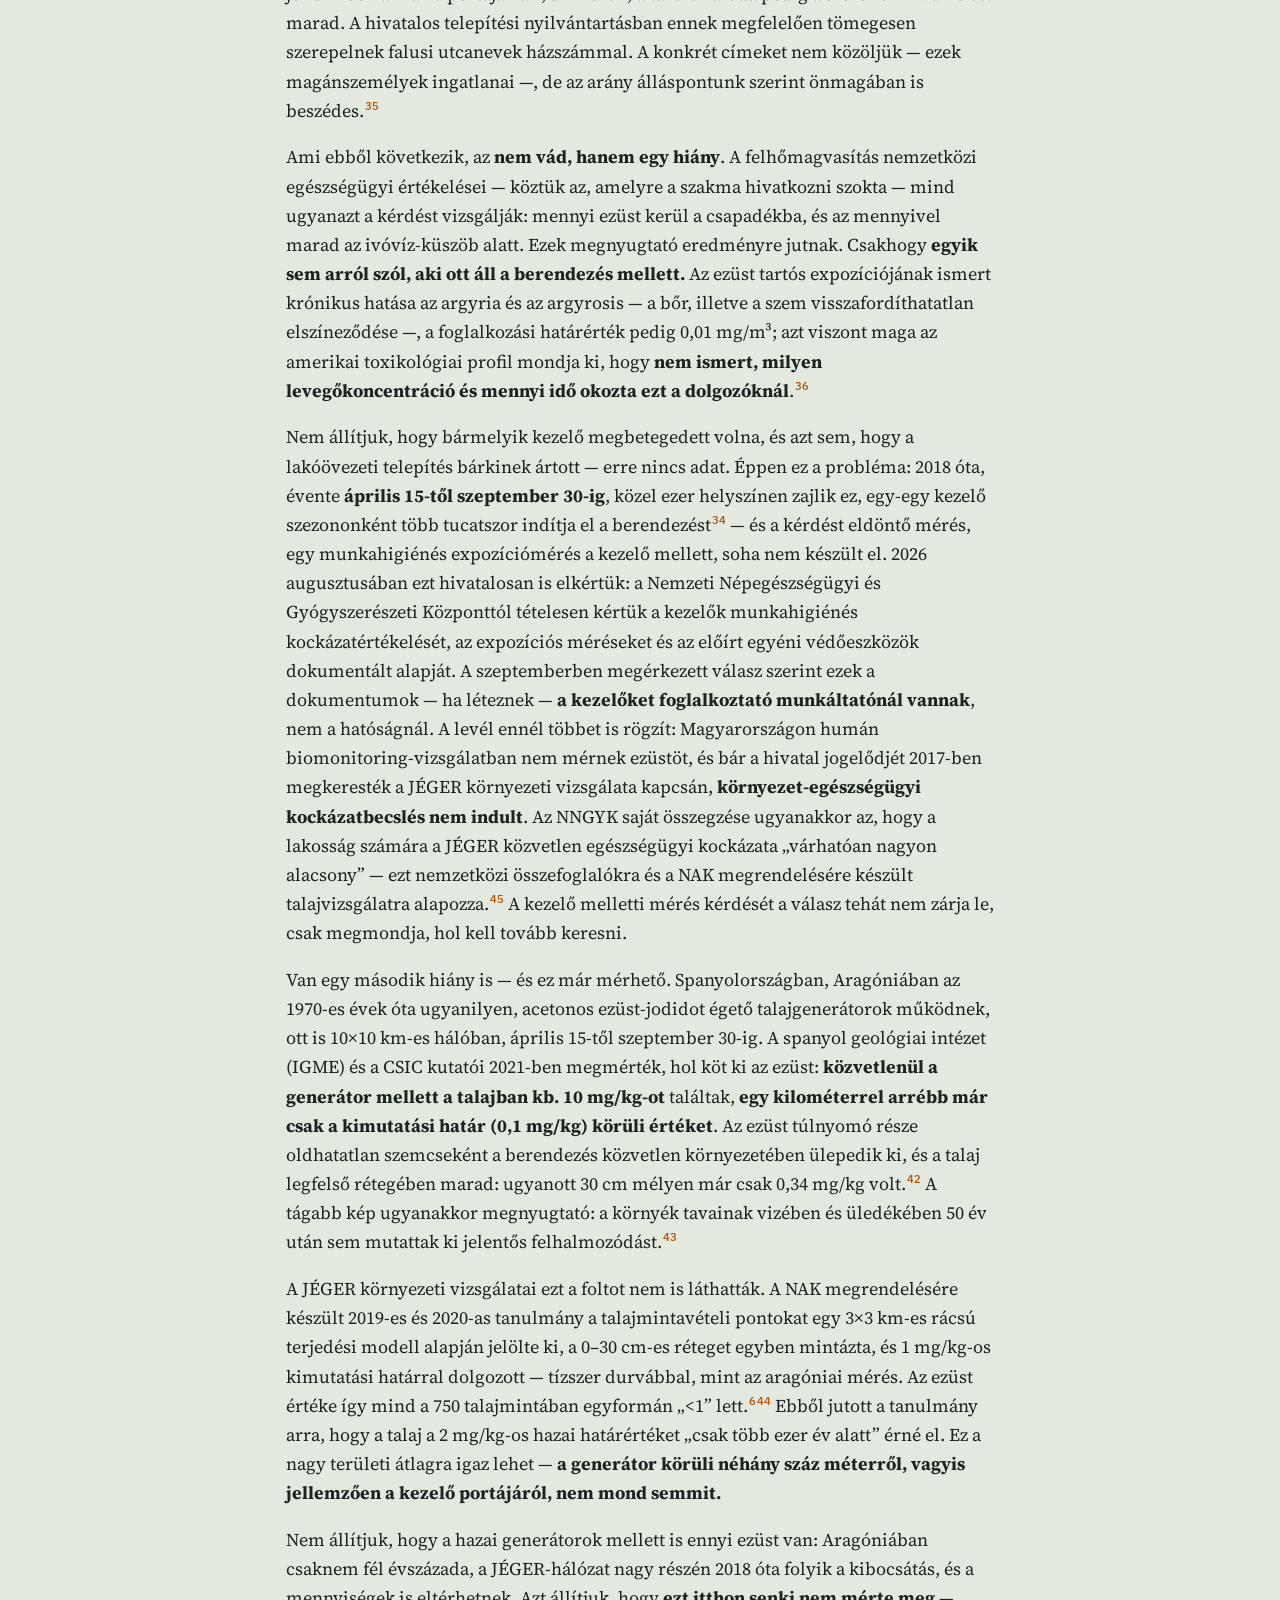
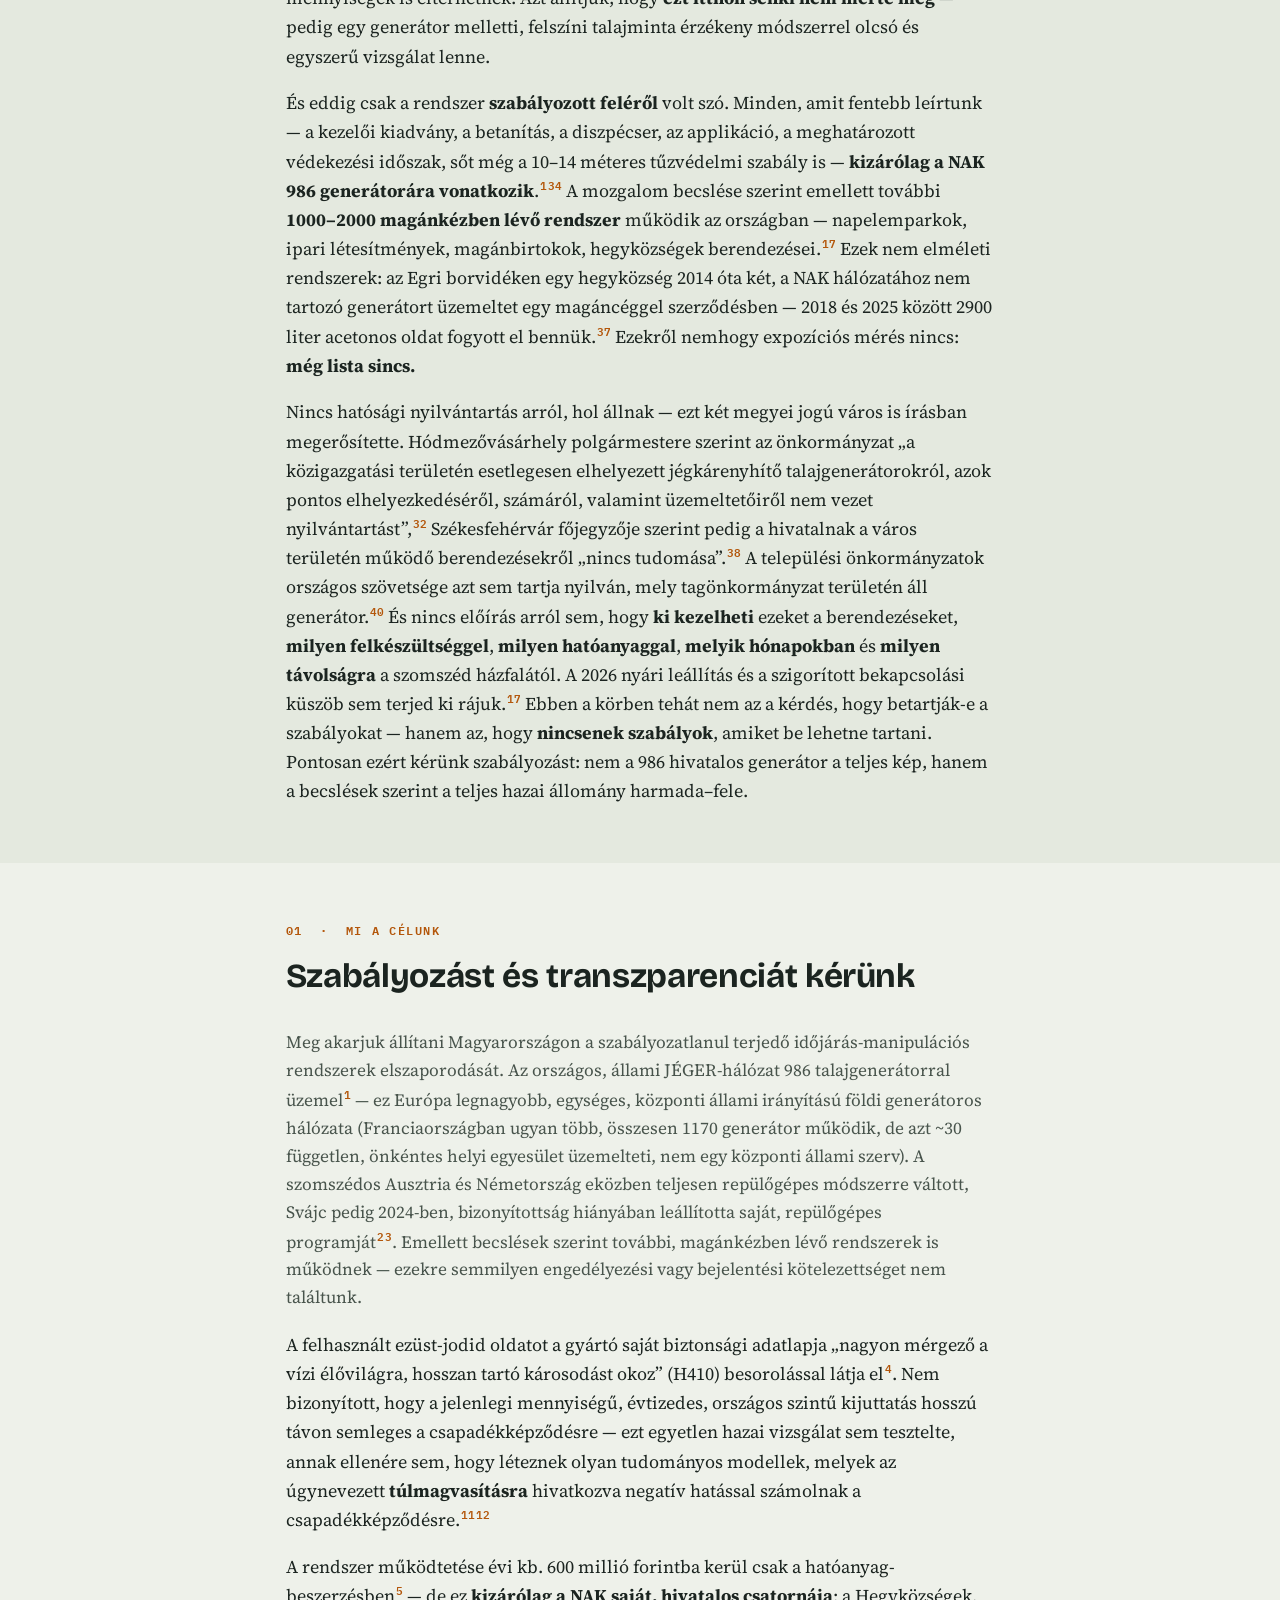
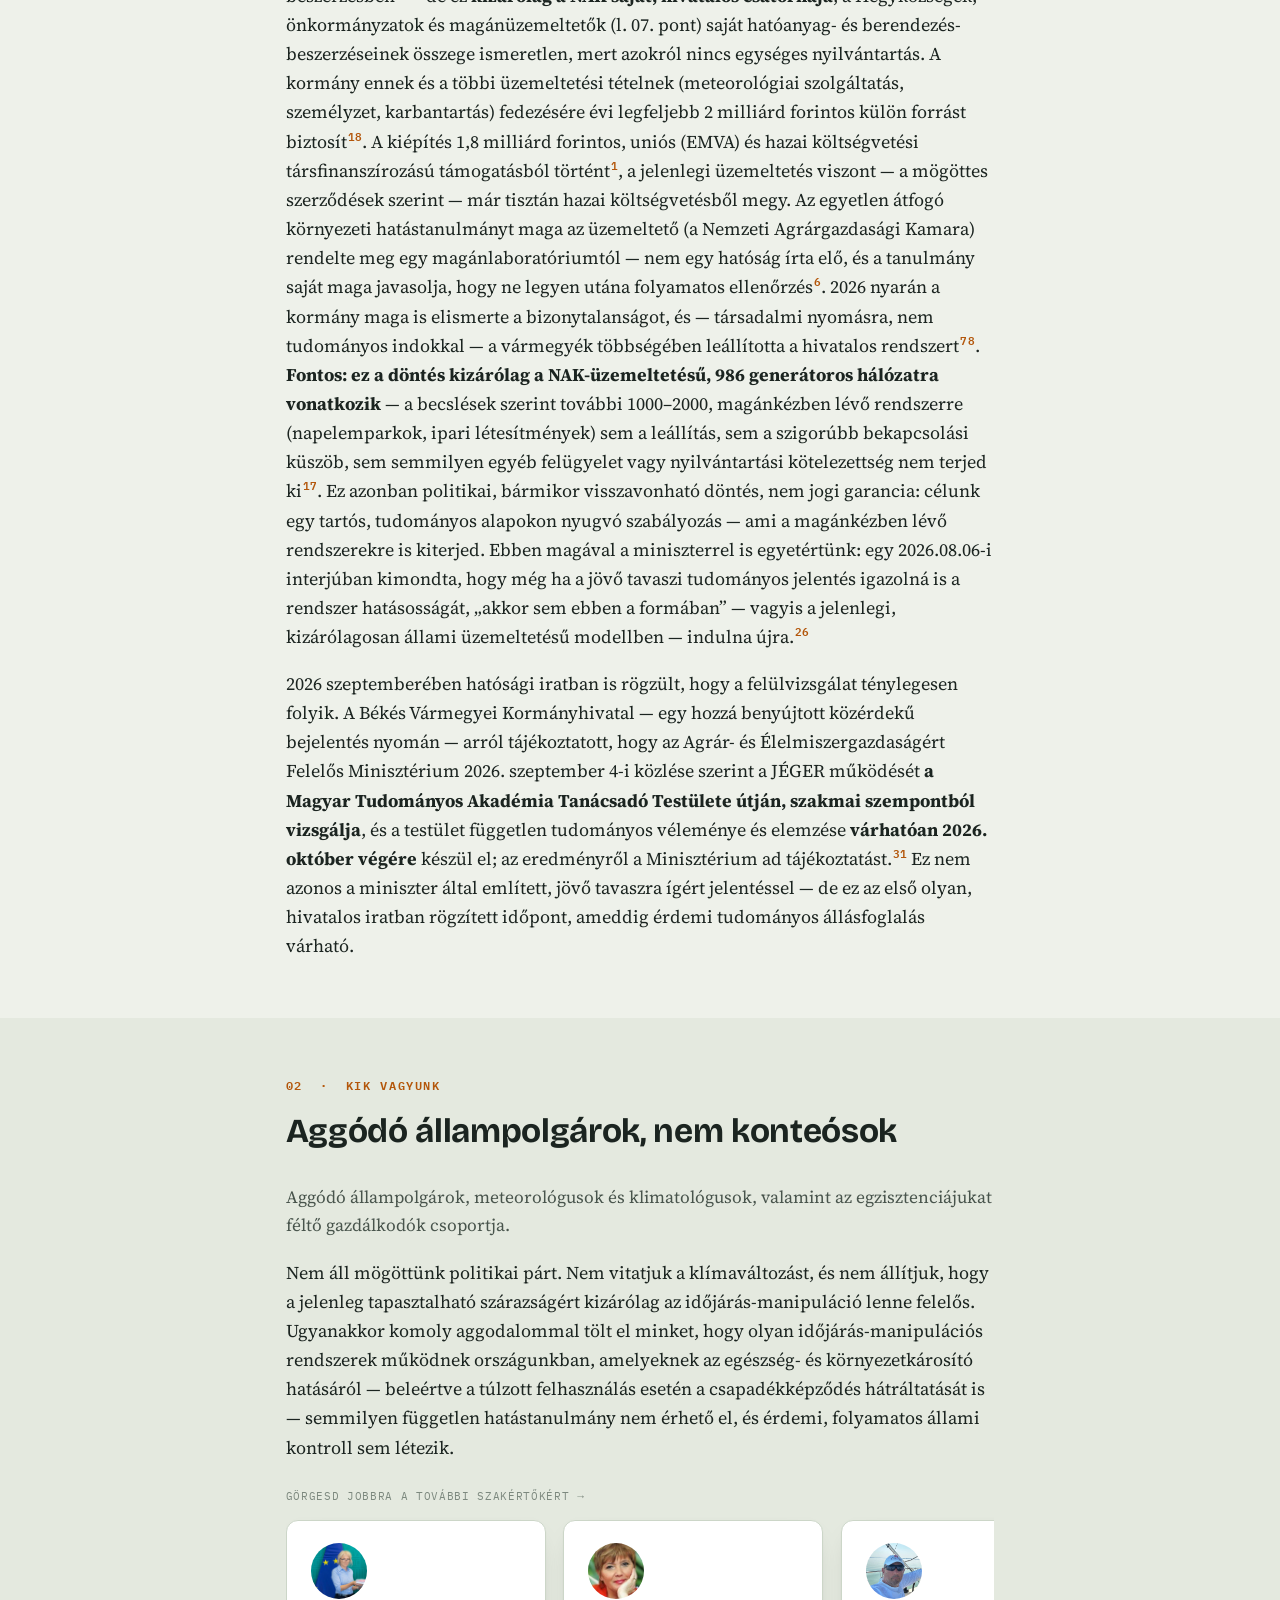
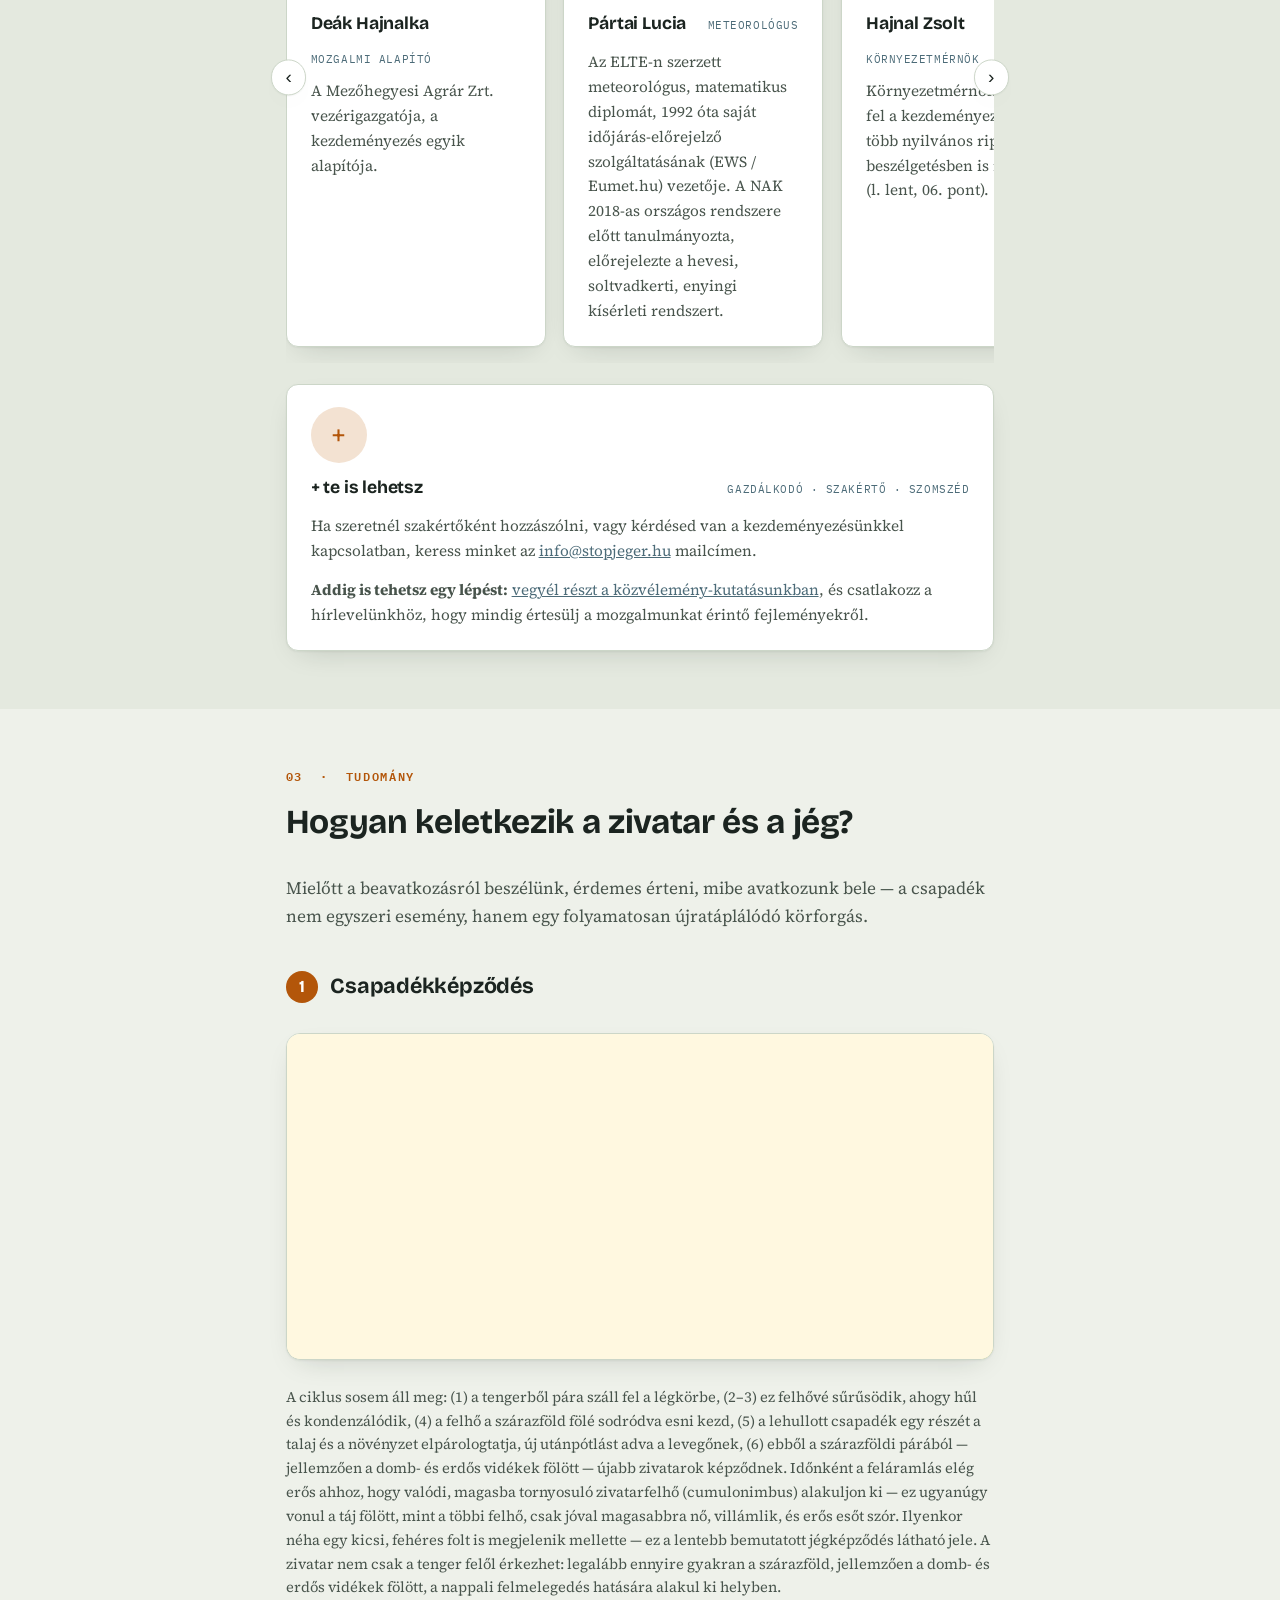
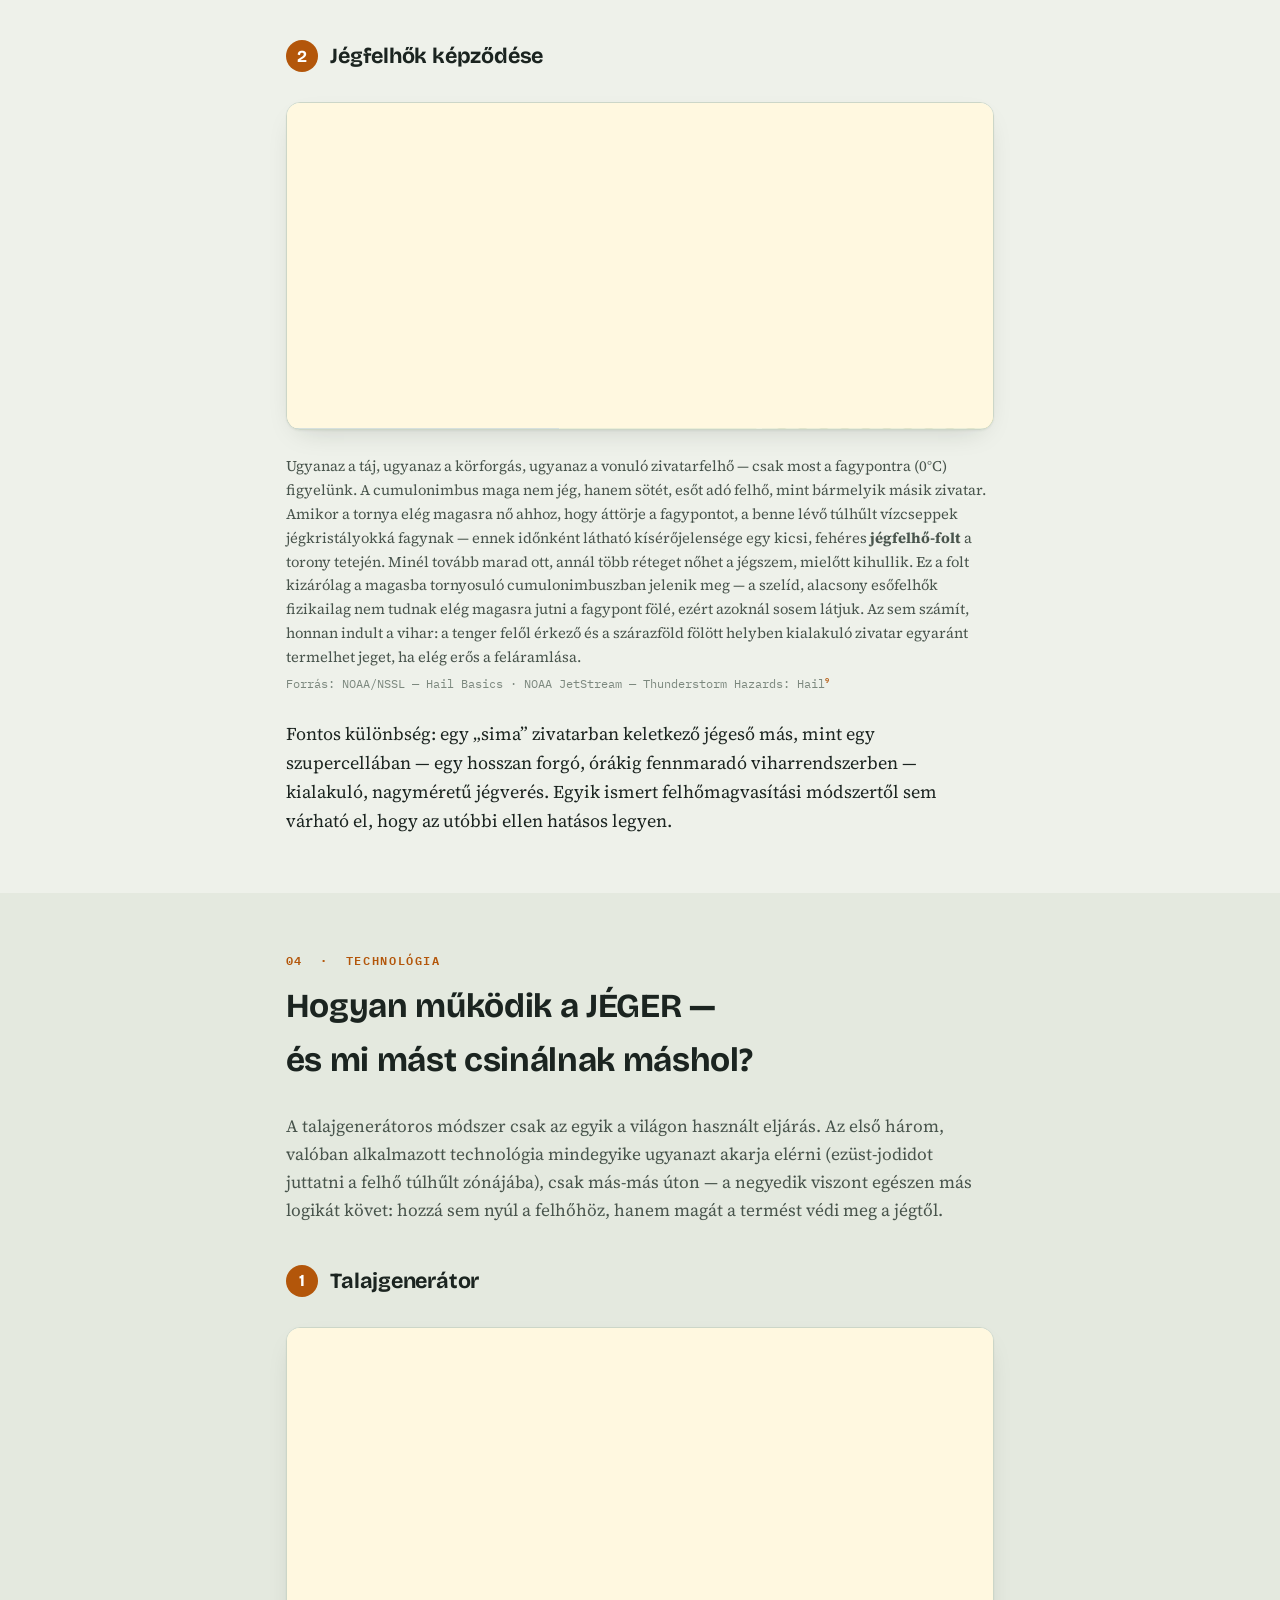
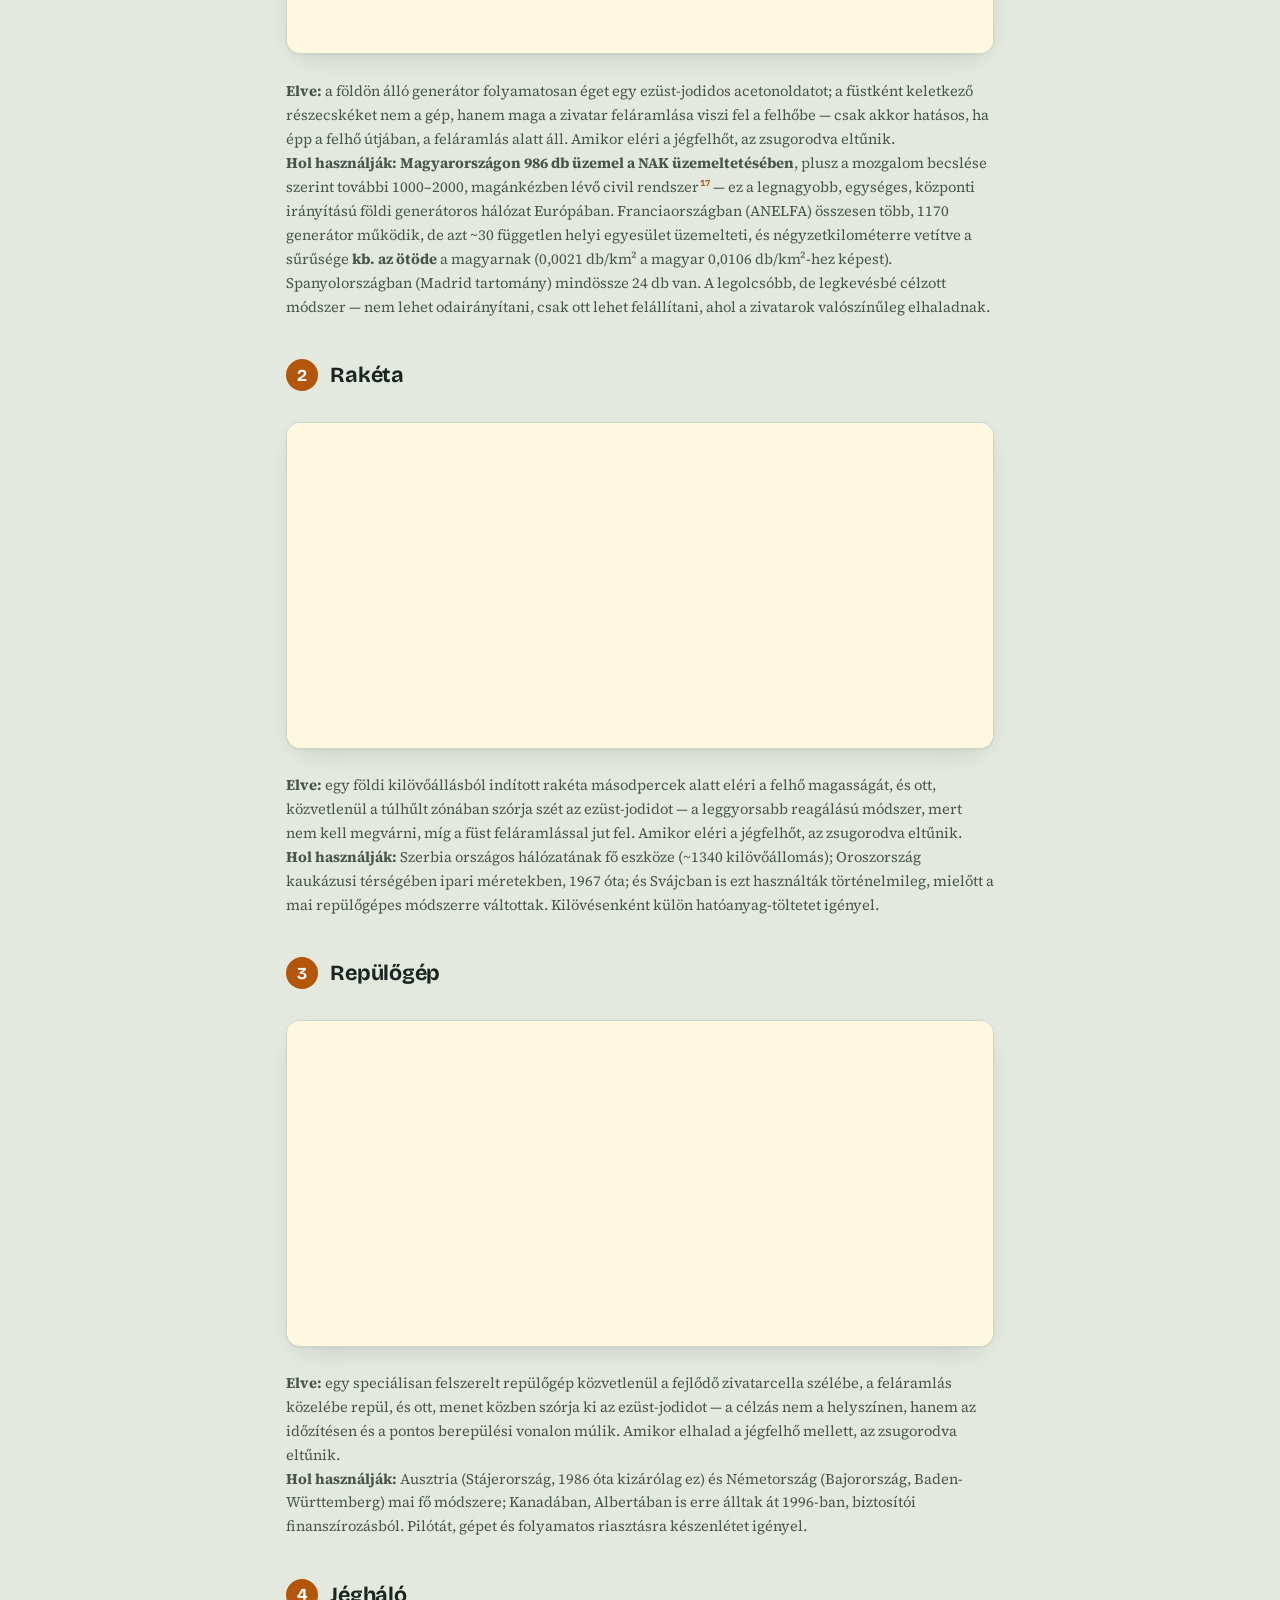
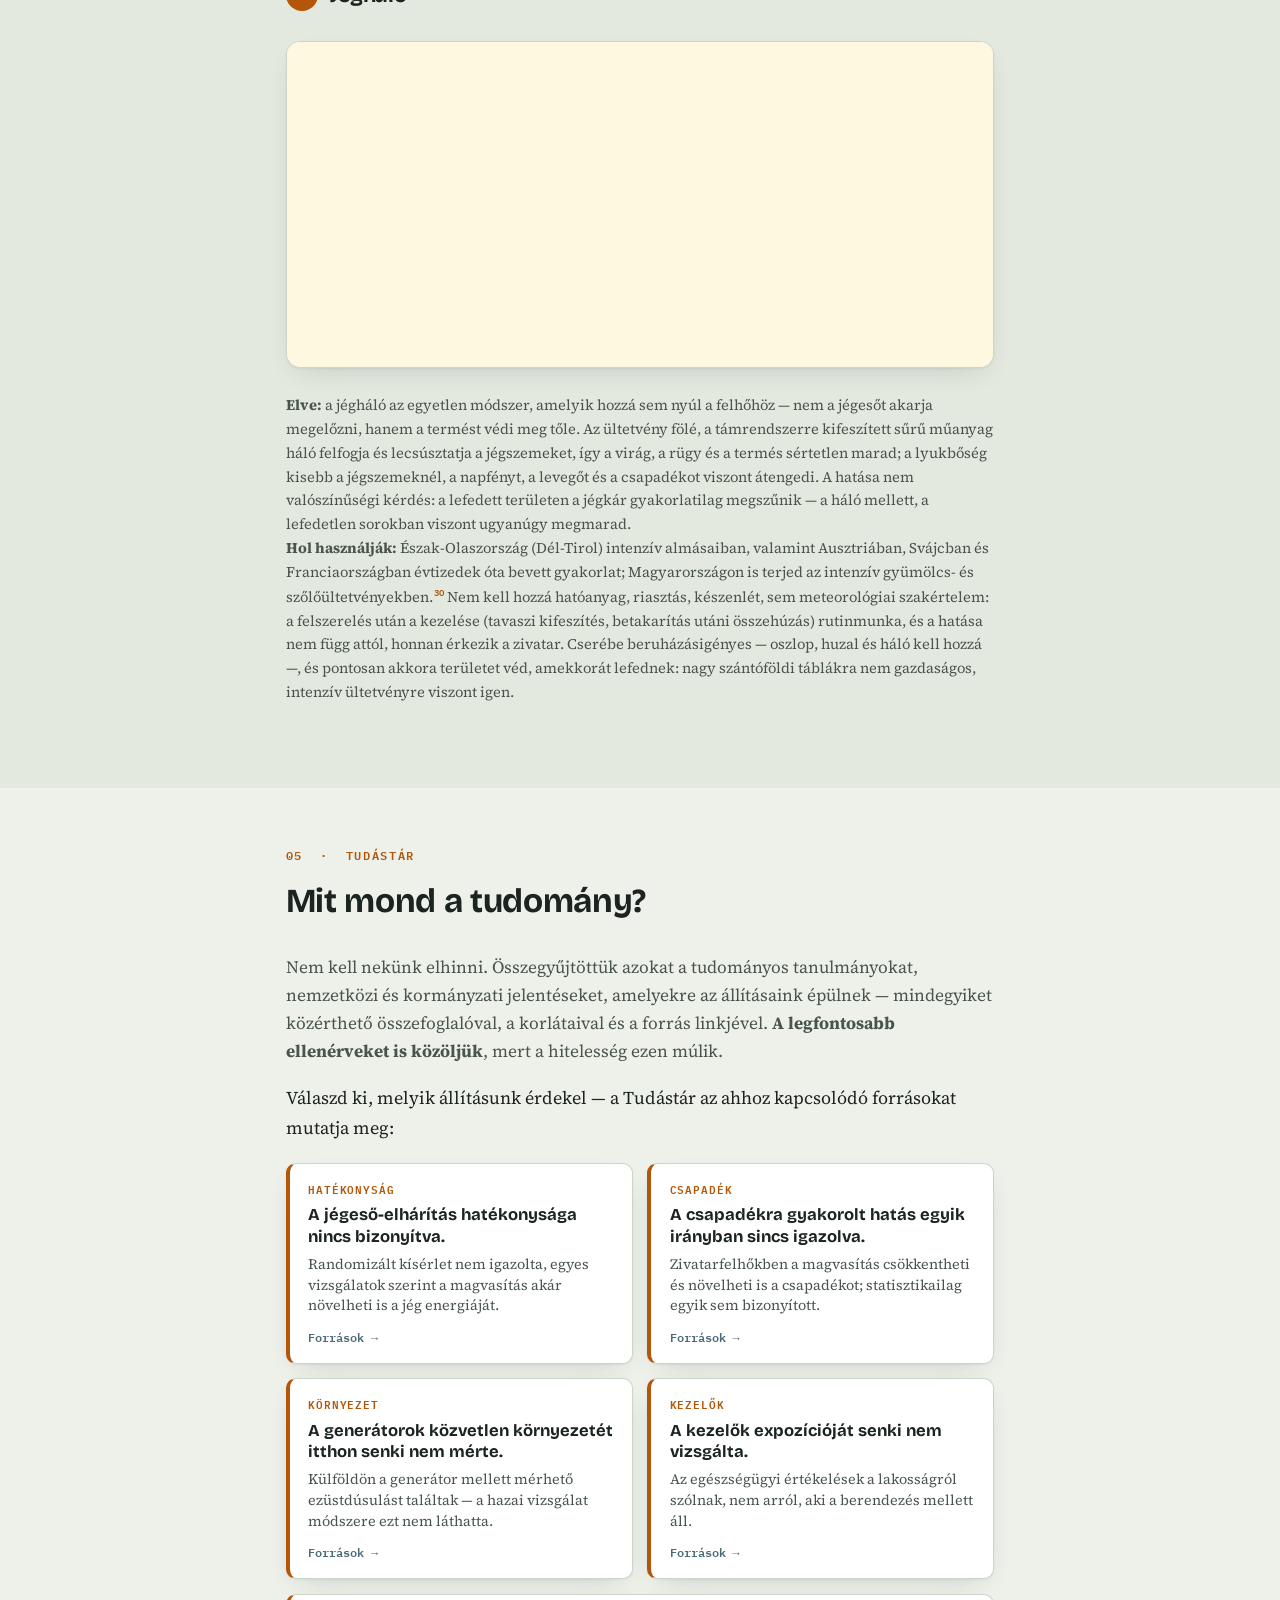
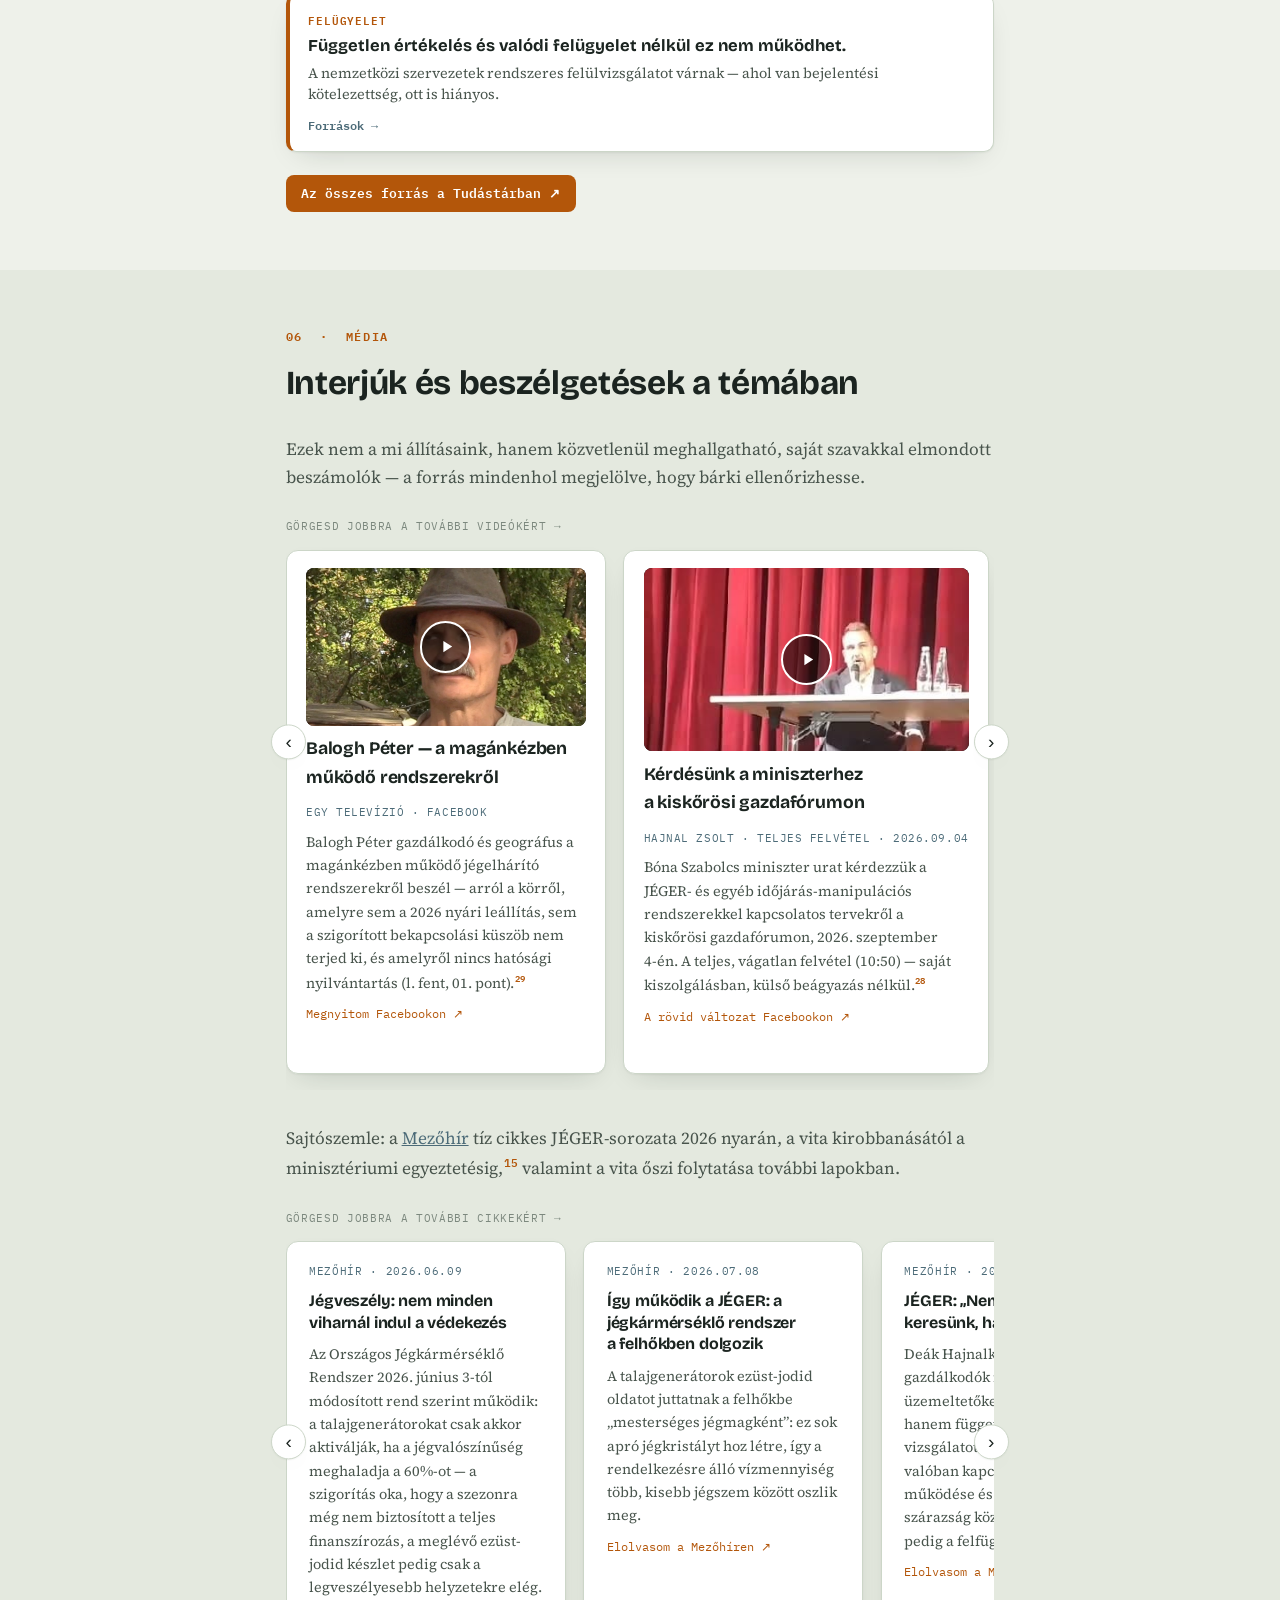
==== commit 7fdb5c93: "Jogi felulvizsgalat: impresszum, kapcsolati urlap, tajekoztato 2.2, tenyellenorzo - Uj impresszum al" ====
--- a/index.html
+++ b/index.html
@@ -394,6 +394,7 @@
 }
 .contact-form button:hover{opacity:.9}
 .contact-form .contact-note{font-size:.8rem; color:var(--ink-faint); margin:0}
+.contact-form .contact-privacy{font-size:.78rem; line-height:1.5; color:var(--ink-faint); margin:0}
 
 footer{padding:2.4rem 0 4rem; color:var(--ink-faint); font-size:.82rem}
 
@@ -888,7 +889,7 @@
 
     <p>Hogy ki végzi ezt, azt az üzemeltető saját, kezelőknek szóló kiadványa írja le. Az „ideális generátorkezelő” eszerint az, aki „precíz, gondos és lelkiismeretes”, <b>„nagyrészt otthon tartózkodik”</b>, „egyszerű érintőképernyős telefont tud/megtanul kezelni”, és <b>„eszköz számára kitelepítési helyszínt tud biztosítani”</b>. Működés közben pedig „a generátor működése közben a közelben tartózkodik… felügyeli a működést”. A dokumentum vegyianyag-kezelési képzettséget, foglalkozás-egészségügyi alkalmassági vizsgálatot vagy kötelező védőfelszerelést <b>nem említ</b> — betanításról ír, amit a kamara kollégái végeznek.<sup class="cite"><a href="#r34">34</a></sup></p>
 
-    <p>Ez a két feltétel — otthon van és helyszínt ad — együtt oda vezet, hogy a berendezés jellemzően annak a portáján áll, aki kezeli; a tároló kaloda pedig a szezonon kívül is ott marad. A hivatalos telepítési nyilvántartásban ennek megfelelően tömegesen szerepelnek falusi utcanevek házszámmal. A konkrét címeket nem közöljük — ezek magánszemélyek ingatlanai —, de az arány önmagában is beszédes.<sup class="cite"><a href="#r35">35</a></sup></p>
+    <p>Ez a két feltétel — otthon van és helyszínt ad — együtt oda vezet, hogy a berendezés jellemzően annak a portáján áll, aki kezeli; a tároló kaloda pedig a szezonon kívül is ott marad. A hivatalos telepítési nyilvántartásban ennek megfelelően tömegesen szerepelnek falusi utcanevek házszámmal. A konkrét címeket nem közöljük — ezek magánszemélyek ingatlanai —, de az arány álláspontunk szerint önmagában is beszédes.<sup class="cite"><a href="#r35">35</a></sup></p>
 
     <p>Ami ebből következik, az <b>nem vád, hanem egy hiány</b>. A felhőmagvasítás nemzetközi egészségügyi értékelései — köztük az, amelyre a szakma hivatkozni szokta — mind ugyanazt a kérdést vizsgálják: mennyi ezüst kerül a csapadékba, és az mennyivel marad az ivóvíz-küszöb alatt. Ezek megnyugtató eredményre jutnak. Csakhogy <b>egyik sem arról szól, aki ott áll a berendezés mellett.</b> Az ezüst tartós expozíciójának ismert krónikus hatása az argyria és az argyrosis — a bőr, illetve a szem visszafordíthatatlan elszíneződése —, a foglalkozási határérték pedig 0,01 mg/m³; azt viszont maga az amerikai toxikológiai profil mondja ki, hogy <b>nem ismert, milyen levegőkoncentráció és mennyi idő okozta ezt a dolgozóknál</b>.<sup class="cite"><a href="#r36">36</a></sup></p>
 
@@ -2379,7 +2380,7 @@
   <div class="wrap">
     <div class="section-head">
       <span class="eyebrow">07 &nbsp;·&nbsp; Amit a helyszínen találtunk</span>
-      <h2>Közérdekű adatigénylések: ki üzemelteti valójában a generátorokat?</h2>
+      <h2>Közérdekű adatigénylések: ki üzemelteti a generátorokat a hivatalos válaszok alapján?</h2>
     </div>
     <p class="lead-p">2026 nyarán tíz településnek küldtünk közérdekű adatigénylést a helyi jégkármérséklő berendezésekről. A válaszok egy fontos, eddig kevéssé ismert képet rajzolnak ki: a JÉGER <b>nem egységes, kizárólag NAK-tulajdonú rendszer</b> — gyakran ugyanazon a településen belül keverednek a NAK-, a Hegyközség-, az önkormányzati és a magánkézben lévő berendezések, és ezekre nagyon eltérő mértékben terjed ki bármilyen felügyelet.</p>
     <p>Aztán a kör bővült: azóta egy újabb hegyközség, két megyei jogú város, a települési önkormányzatok két országos szövetsége, a HungaroMet, a Magyar Államkincstár és a Nemzeti Népegészségügyi és Gyógyszerészeti Központ válasza is megérkezett — és ezek már nem arról szólnak, hogy <i>ki</i> üzemeltet, hanem arról, hogy <i>ki tudja egyáltalán megmondani</i>.</p>
@@ -2401,12 +2402,12 @@
         <div class="press-card">
           <span class="outlet">Visonta (Mátra-vidék) · hegyközségi válasz, 2026.08.24</span>
           <h3>Egy 2014 óta önállóan üzemelő, teljesen NAK-független rendszer</h3>
-          <p>A Visontai Hegyközség 2014-ben saját generátort vásárolt, amit egy harmadik, eddig ismeretlen szolgáltató, a „MeteoCoOrd” riaszt és lát el hatóanyaggal — a berendezésre soha nem készült környezeti vagy egészségügyi hatásvizsgálat.<sup class="cite"><a href="#r23">23</a></sup></p>
+          <p>A Visontai Hegyközség 2026.08.24-i válasza szerint a hegyközség 2014-ben saját generátort vásárolt, amelyet egy harmadik szolgáltató, a „MeteoCoOrd” riaszt és lát el hatóanyaggal; a válasz szerint a berendezésre környezeti vagy egészségügyi hatásvizsgálat nem készült.<sup class="cite"><a href="#r23">23</a></sup></p>
         </div>
         <div class="press-card">
           <span class="outlet">Noszvaj–Szomolya (Egri borvidék) · hegyközségi válasz, 2026.09.09</span>
-          <h3>Egy második hegyközség, ugyanazzal a magáncéggel</h3>
-          <p>A Noszvaj-Szomolya Hegyközség 2014 májusa óta 2 db talajgenerátort üzemeltet — nem a NAK rendszerében, hanem az egri EBHT-Eredetvédelem Nonprofit Kft.-től bérelve, saját bevételeiből. Szerződéses partnere a szekszárdi METEOCOORD Kft., vagyis ugyanaz a név, amely Visontán is felbukkant. A hatóanyag acetonos ezüst-jodid oldat: 2018 és 2025 között <b>összesen 2900 liter</b>. A válasz szerint vizsgálat „tudomásunk szerint nem készült”, panasz nem érkezett.<sup class="cite"><a href="#r37">37</a></sup></p>
+          <h3>Egy második hegyközség, ugyanazzal a szolgáltatóval</h3>
+          <p>A Noszvaj-Szomolya Hegyközség 2026.09.09-i válasza szerint a hegyközség 2014 májusa óta 2 db talajgenerátort üzemeltet — nem a NAK rendszerében, hanem az egri EBHT-Eredetvédelem Nonprofit Kft.-től bérelve, saját bevételeiből. Szerződéses partnere a válasz szerint a szekszárdi METEOCOORD Kft. — ugyanaz a szolgáltató, amelyet a visontai válasz is megnevez. A hatóanyag acetonos ezüst-jodid oldat: 2018 és 2025 között <b>összesen 2900 liter</b>. A válasz szerint vizsgálat „tudomásunk szerint nem készült”, panasz nem érkezett.<sup class="cite"><a href="#r37">37</a></sup></p>
         </div>
         <div class="press-card">
           <span class="outlet">Kisszállás · önkormányzati válasz, 2026.08.03</span>
@@ -2416,7 +2417,7 @@
         <div class="press-card">
           <span class="outlet">Hódmezővásárhely MJV · polgármesteri válasz, 2026.08.13</span>
           <h3>„Nem vezet nyilvántartást” — egy megyei jogú város sem tudja, mi működik a területén</h3>
-          <p>Dr. Márki-Zay Péter polgármester írásban közli: mivel a JÉGER működtetése nem önkormányzati feladatkör, az önkormányzat a közigazgatási területén esetlegesen elhelyezett talajgenerátorokról, azok pontos elhelyezkedéséről, számáról és üzemeltetőiről <b>nem vezet nyilvántartást</b>. Ez az eddigi legerősebb írásos bizonyíték arra, hogy települési szinten nincs rálátás a berendezésekre.<sup class="cite"><a href="#r32">32</a></sup></p>
+          <p>Dr. Márki-Zay Péter polgármester írásban közli: mivel a JÉGER működtetése nem önkormányzati feladatkör, az önkormányzat a közigazgatási területén esetlegesen elhelyezett talajgenerátorokról, azok pontos elhelyezkedéséről, számáról és üzemeltetőiről <b>nem vezet nyilvántartást</b>. Megítélésünk szerint ez az eddigi legerősebb írásos bizonyíték arra, hogy települési szinten nincs rálátás a berendezésekre.<sup class="cite"><a href="#r32">32</a></sup></p>
         </div>
         <div class="press-card">
           <span class="outlet">Székesfehérvár MJV · címzetes főjegyzői válasz, 2026.08.27</span>
@@ -2445,8 +2446,8 @@
         </div>
         <div class="press-card">
           <span class="outlet">Fülöpjakkab · polgármesteri válasz, 2026.07.23</span>
-          <h3>„3 harangláb” — egy kitérő válasz</h3>
-          <p>A polgármester írásos válaszában 3 db „jégkármérséklő eszközként” 3 haranglábat jelentett be, amiket népi megfigyelés szerint harangzúgással indítanak jégfelhő közeledtekor — jó illusztrációja annak, mennyire nehéz érdemi választ kapni egy-egy településtől.<sup class="cite"><a href="#r25">25</a></sup></p>
+          <h3>„3 harangláb” — egy szokatlan válasz</h3>
+          <p>A polgármester írásos válaszában 3 db „jégkármérséklő eszközként” 3 haranglábat jelentett be, amiket népi megfigyelés szerint harangzúgással indítanak jégfelhő közeledtekor — megítélésünk szerint jól mutatja, mennyire nehéz érdemi választ kapni egy-egy településtől.<sup class="cite"><a href="#r25">25</a></sup></p>
         </div>
       </div>
       <button class="car-btn car-next" type="button" aria-label="Következő adatigénylés">›</button>
@@ -2490,6 +2491,7 @@
             <textarea id="cMessage" name="cMessage" required></textarea>
           </div>
           <button type="submit">Üzenet küldése</button>
+          <p class="contact-privacy">Az űrlap nem küld adatot a szerverünkre: a gombra kattintva a saját levelezőprogramod nyílik meg a megírt üzenettel, az <a href="mailto:info@stopjeger.hu">info@stopjeger.hu</a> címzettel. A név és az e-mail cím a válaszadáshoz szükséges; ezeket kizárólag a megkeresés megválaszolása céljából kezeljük (GDPR 6. cikk (1) f) pont). Részletek az <a href="/adatkezeles.html#kapcsolat">Adatkezelési tájékoztatóban</a>.</p>
           <p class="contact-note" id="contactNote"></p>
         </form>
       </details>
@@ -2559,8 +2561,10 @@
 <footer>
   <div class="wrap">
     <p style="margin:0">
-      <a href="/tudastar">Tudástár</a> &nbsp;·&nbsp; <a href="/adatkezeles.html">Adatkezelési tájékoztató</a>
+      <a href="/tudastar">Tudástár</a> &nbsp;·&nbsp; <a href="/impresszum.html">Impresszum</a> &nbsp;·&nbsp; <a href="/adatkezeles.html">Adatkezelési tájékoztató</a>
     </p>
+    <p style="margin:.6rem 0 0">Az oldal üzemeltetője: Agro-Biotech Kft. (8000 Székesfehérvár, Zobori út 66/5.) &nbsp;·&nbsp; <a href="mailto:info@stopjeger.hu">info@stopjeger.hu</a></p>
+    <p style="margin:.6rem 0 0"><b>Helyreigazítás és észrevétel:</b> ha úgy ítéli meg, hogy egy Önre vagy szervezetére vonatkozó tényállítás pontatlan, kérjük, jelezze az <a href="mailto:info@stopjeger.hu">info@stopjeger.hu</a> címen, a vonatkozó dokumentum megjelölésével. A megalapozott észrevételt haladéktalanul átvezetjük, illetve a tartalmat pontosítjuk.</p>
   </div>
 </footer>
 
@@ -2662,10 +2666,10 @@
     var message = document.getElementById('cMessage').value.trim();
     var subject = 'JÉGER honlap – kapcsolatfelvétel: ' + name;
     var body = 'Név: ' + name + '\nE-mail: ' + email + '\n\n' + message;
-    var mailto = 'mailto:balazs.ronaszeki@gmail.com?subject=' + encodeURIComponent(subject) + '&body=' + encodeURIComponent(body);
+    var mailto = 'mailto:info@stopjeger.hu?subject=' + encodeURIComponent(subject) + '&body=' + encodeURIComponent(body);
     window.location.href = mailto;
     var note = document.getElementById('contactNote');
-    if (note) note.textContent = 'Megnyílik az e-mail-kliensed az üzenettel — ha nem indul el automatikusan, írj közvetlenül a balazs.ronaszeki@gmail.com címre.';
+    if (note) note.textContent = 'Megnyílik az e-mail-kliensed az üzenettel — ha nem indul el automatikusan, írj közvetlenül az info@stopjeger.hu címre.';
   });
 })();
 </script>
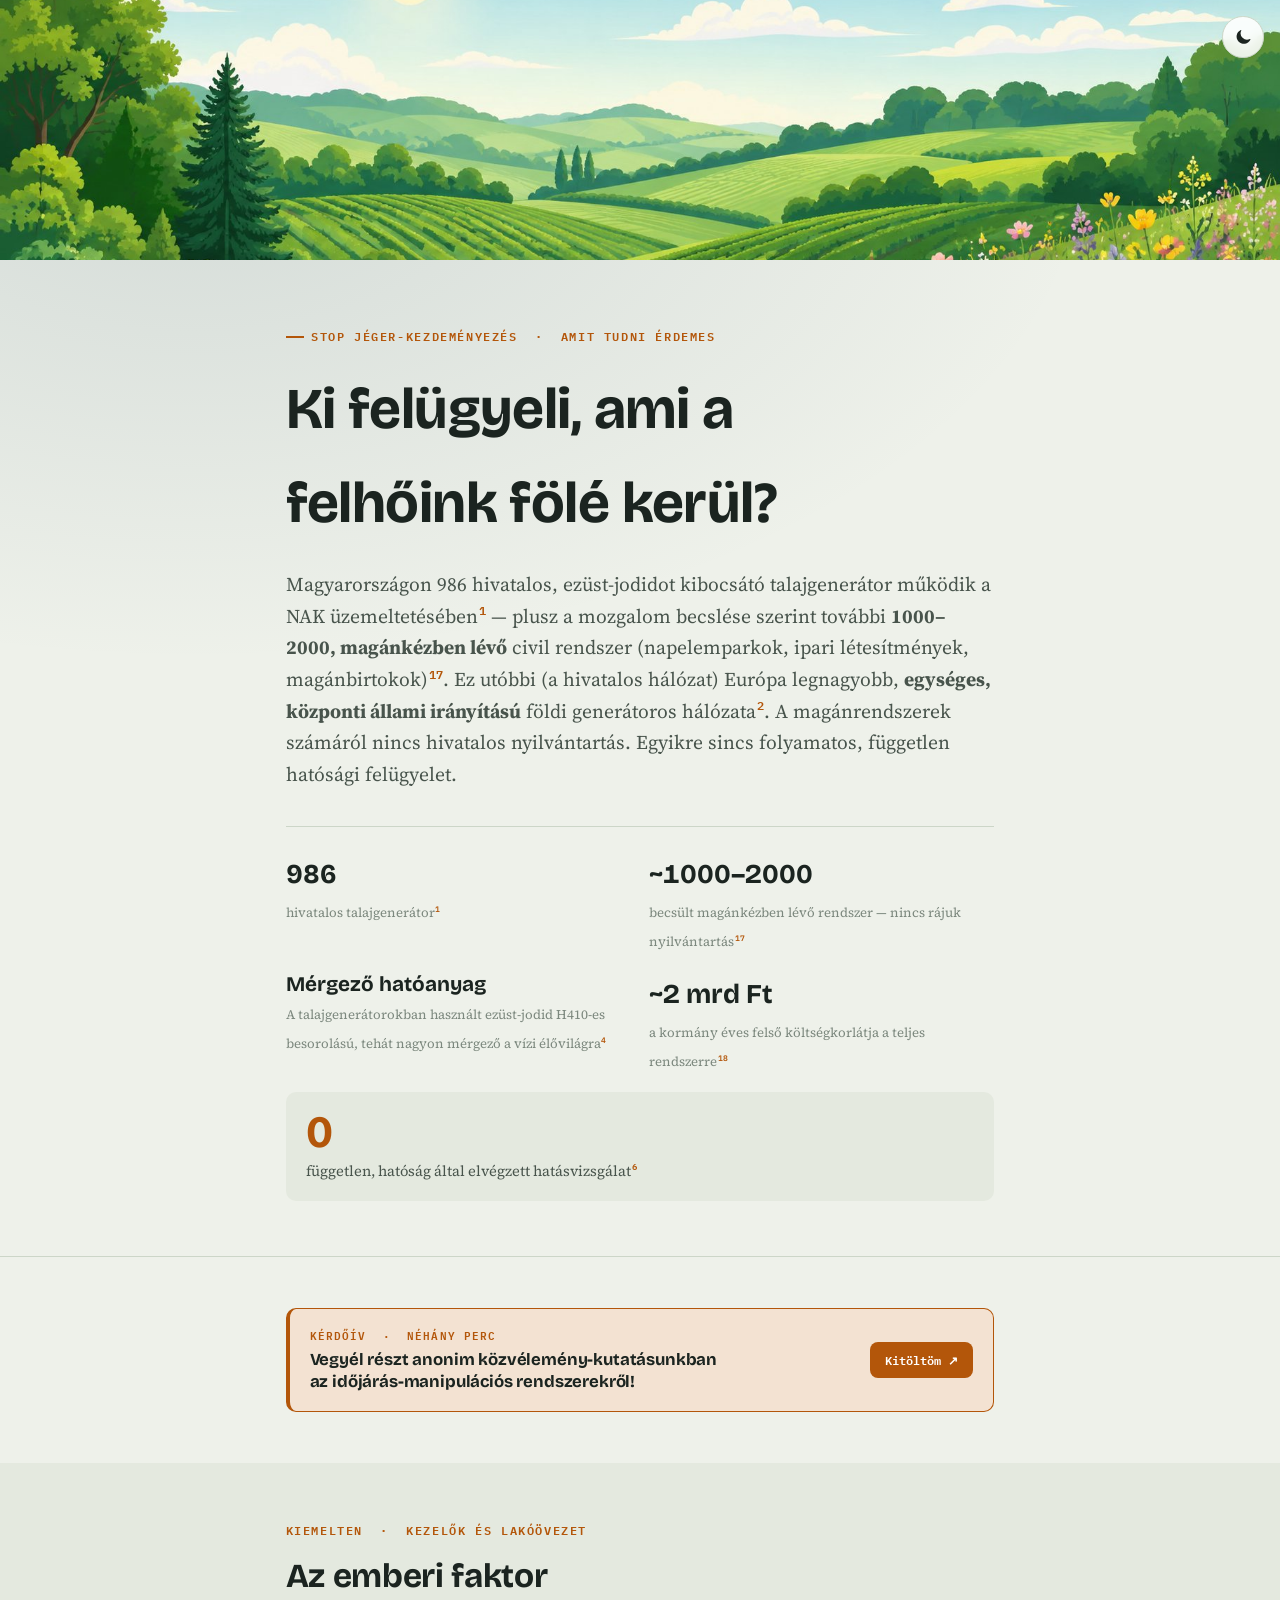
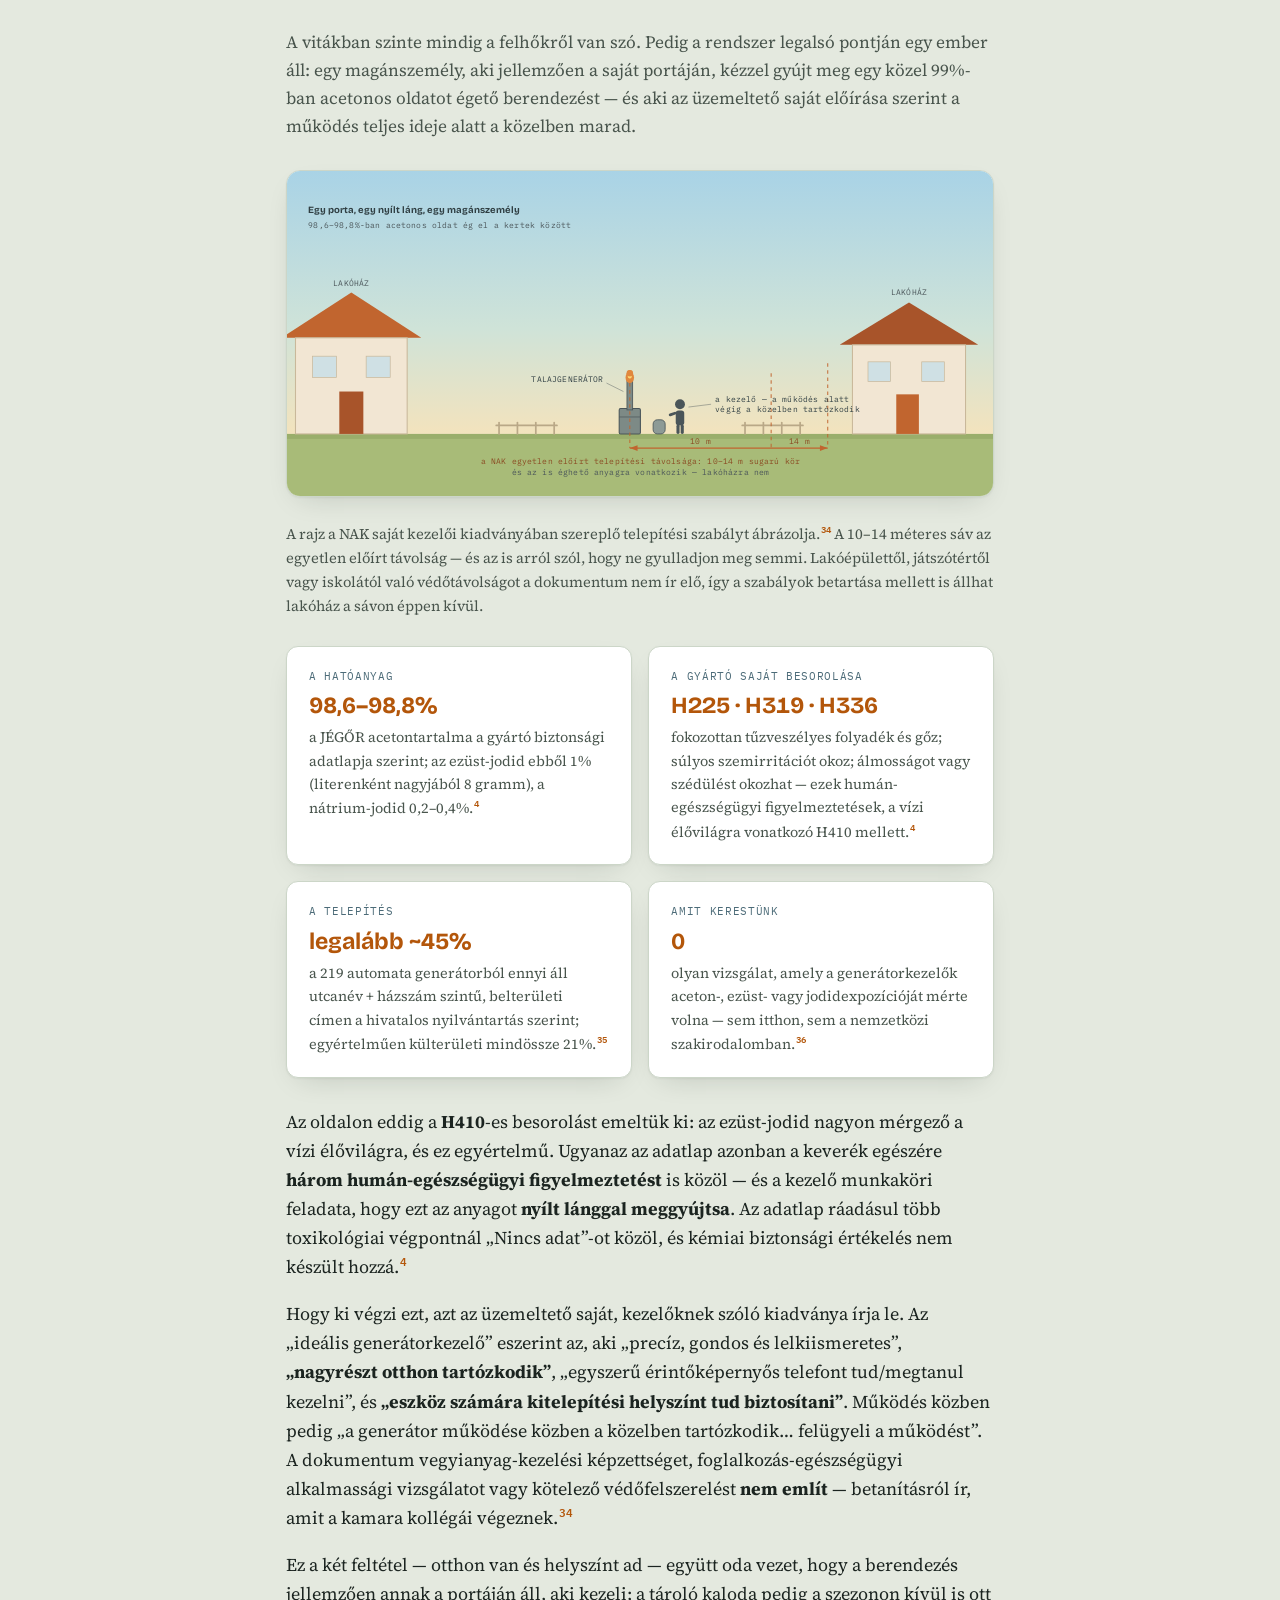
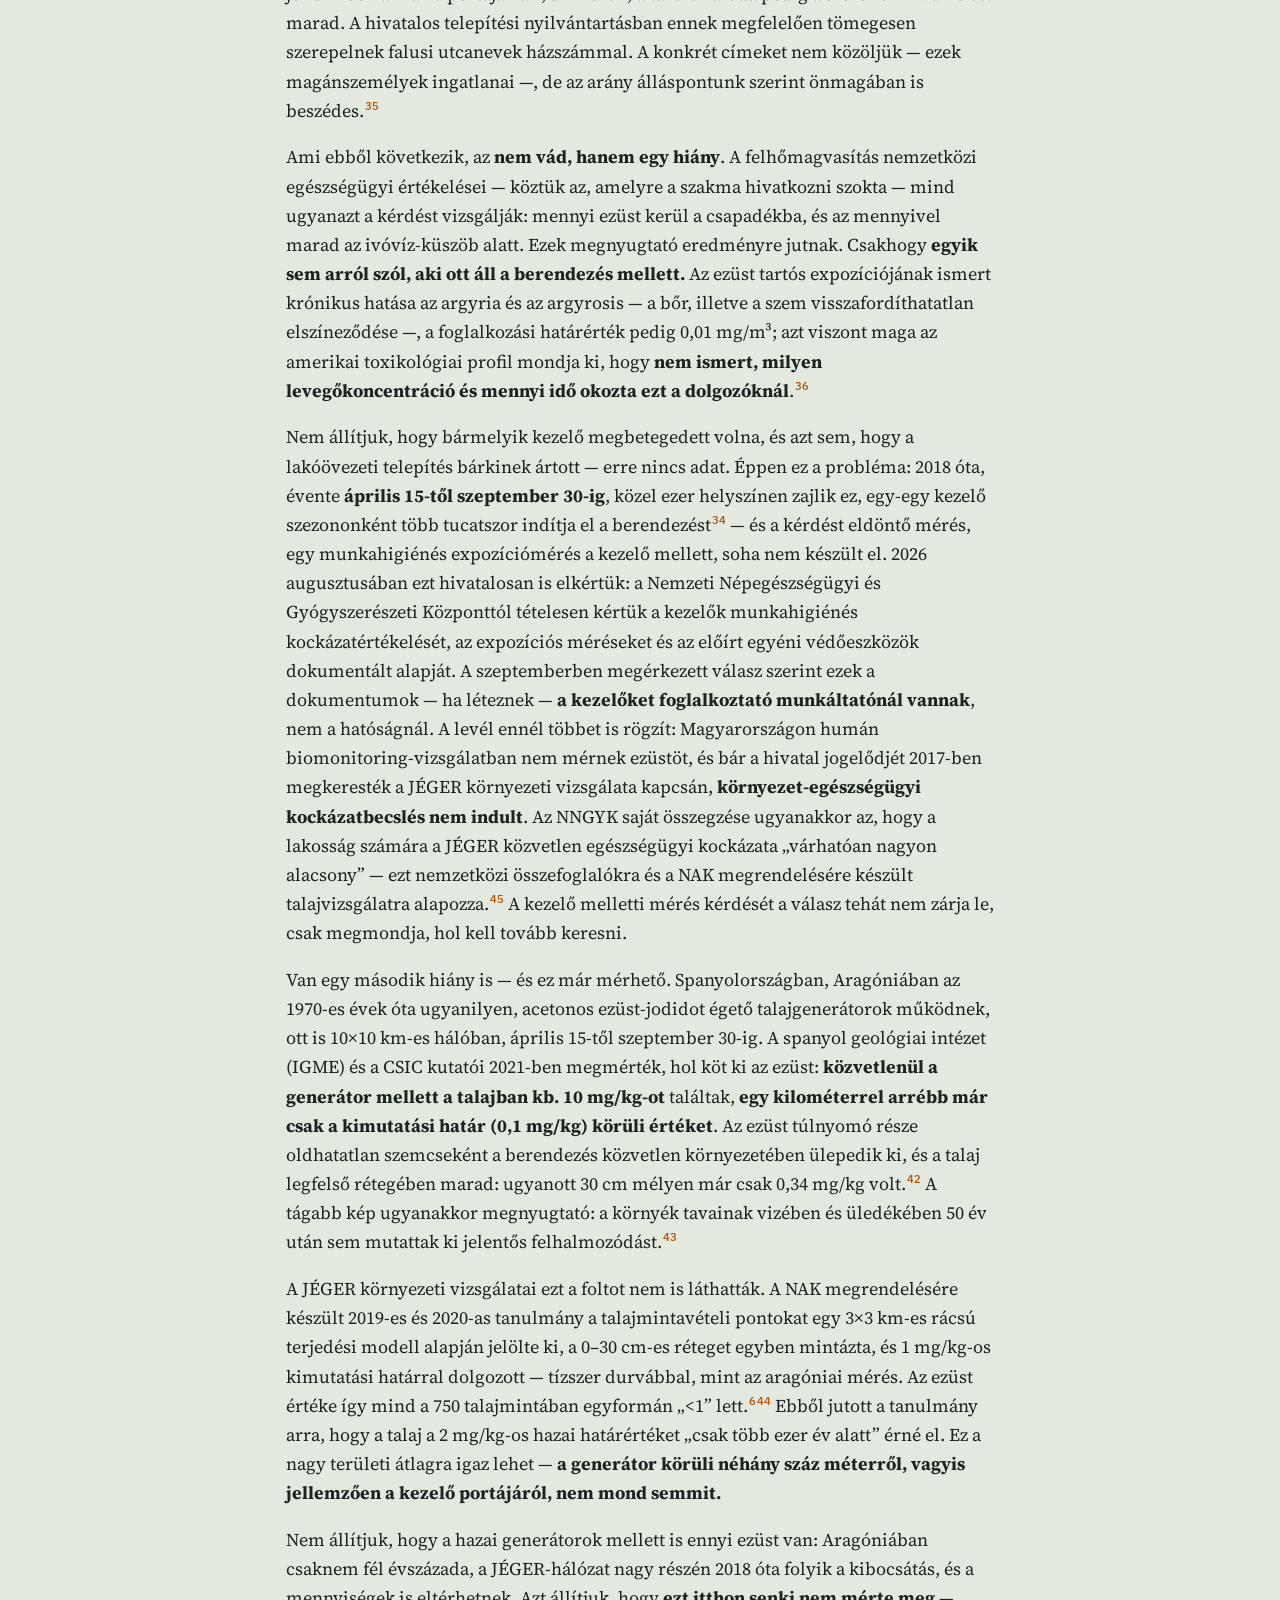
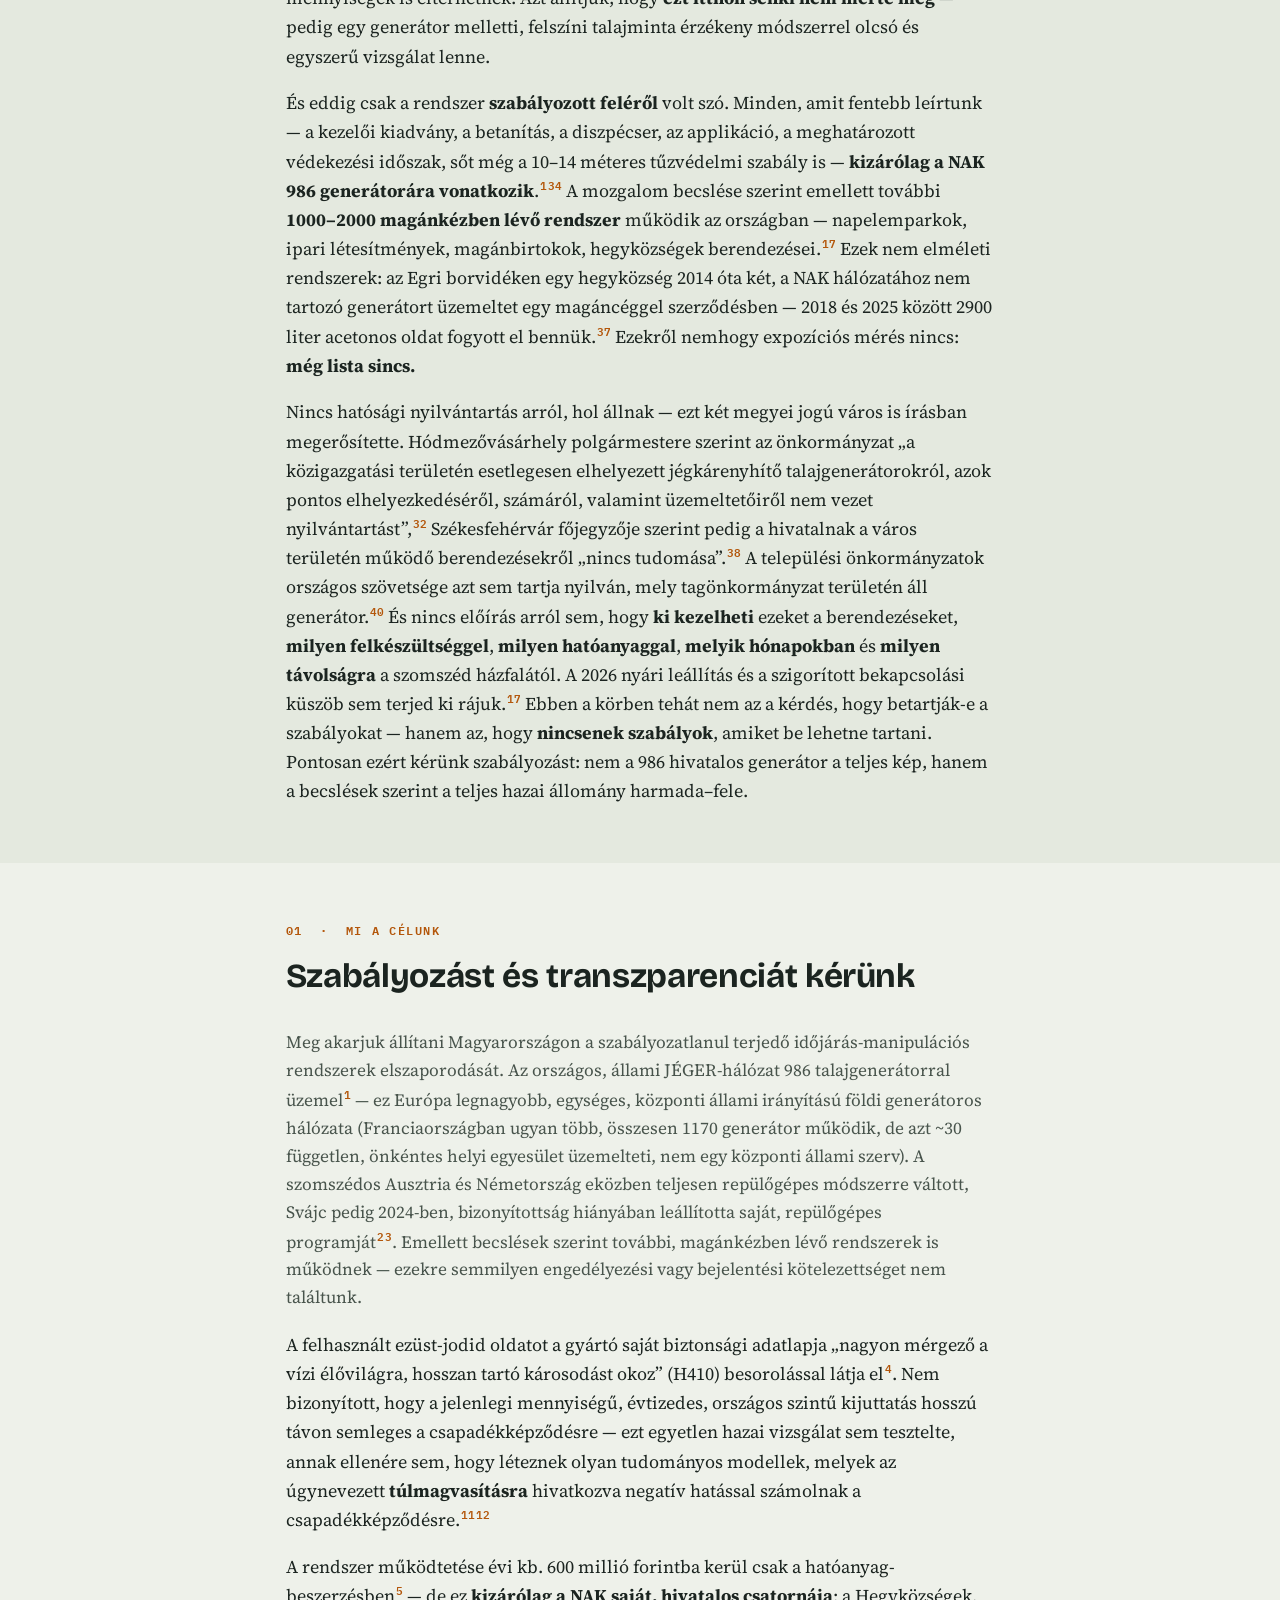
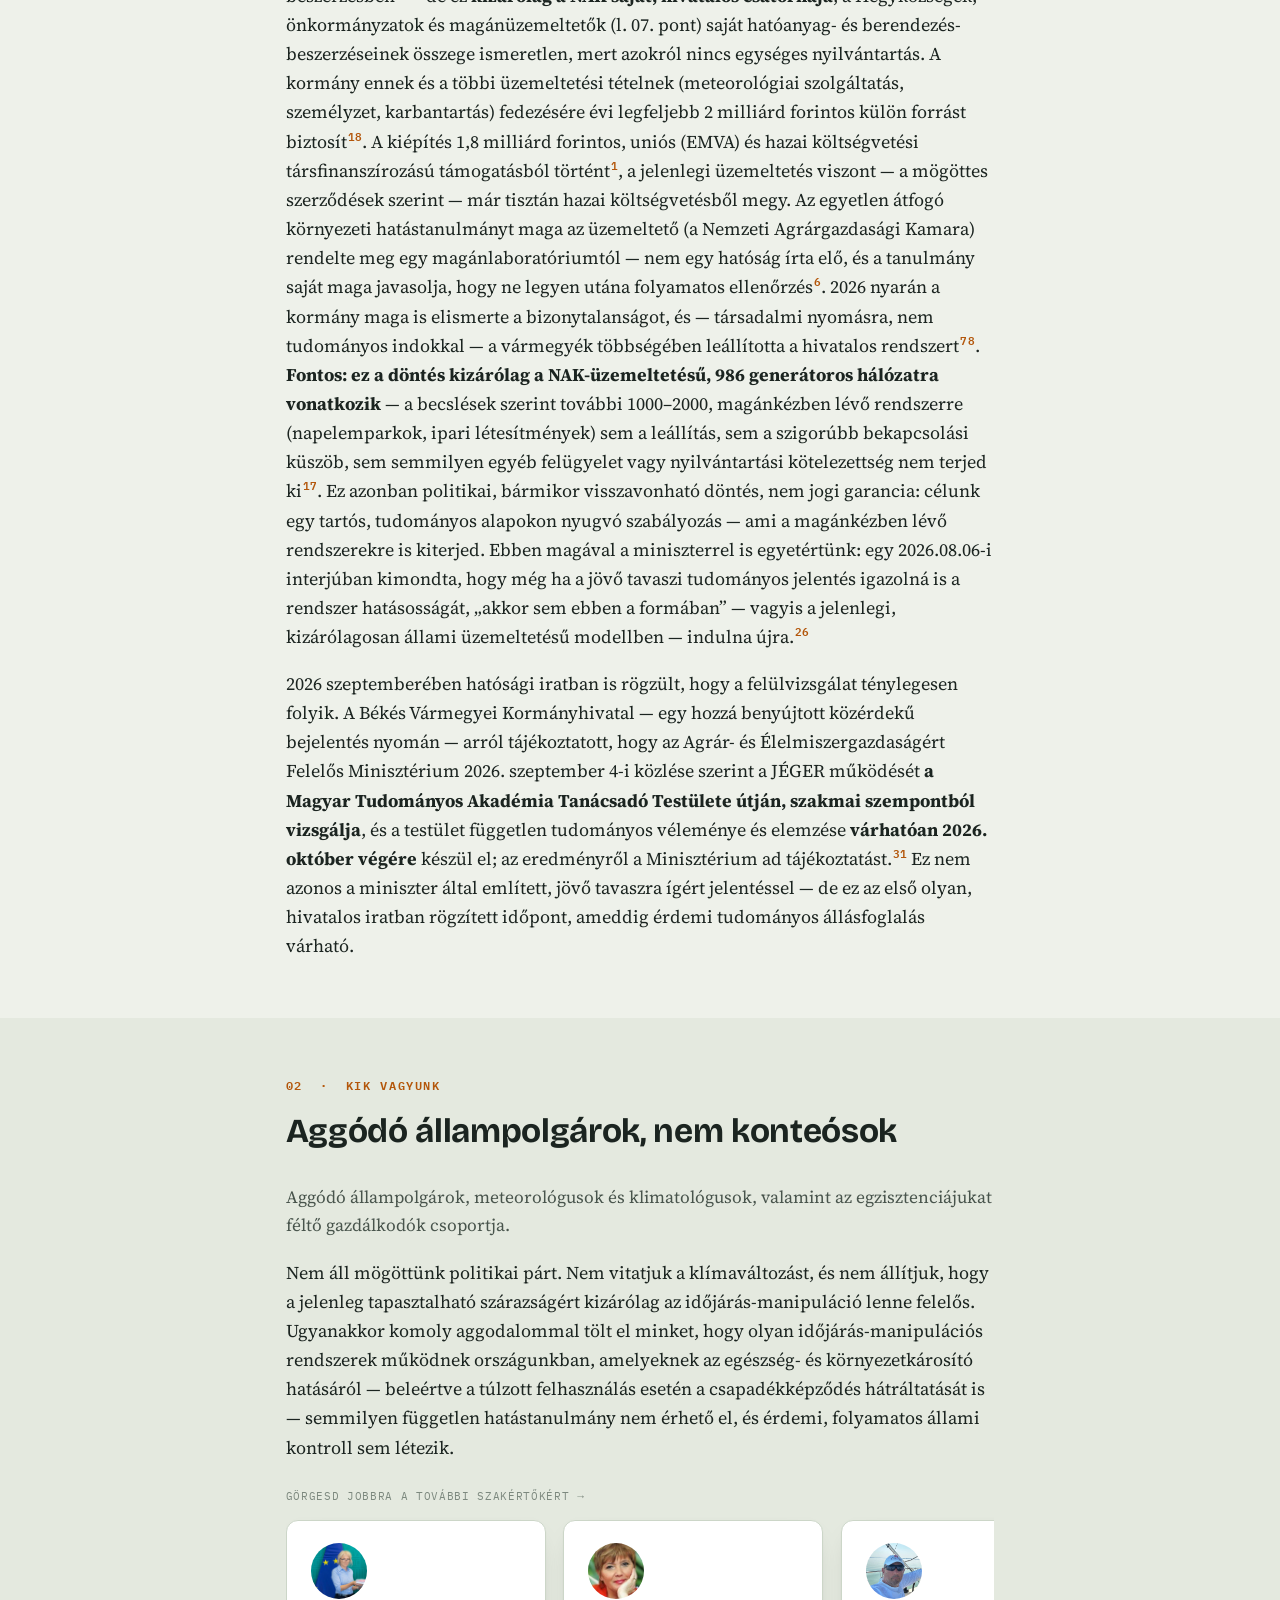
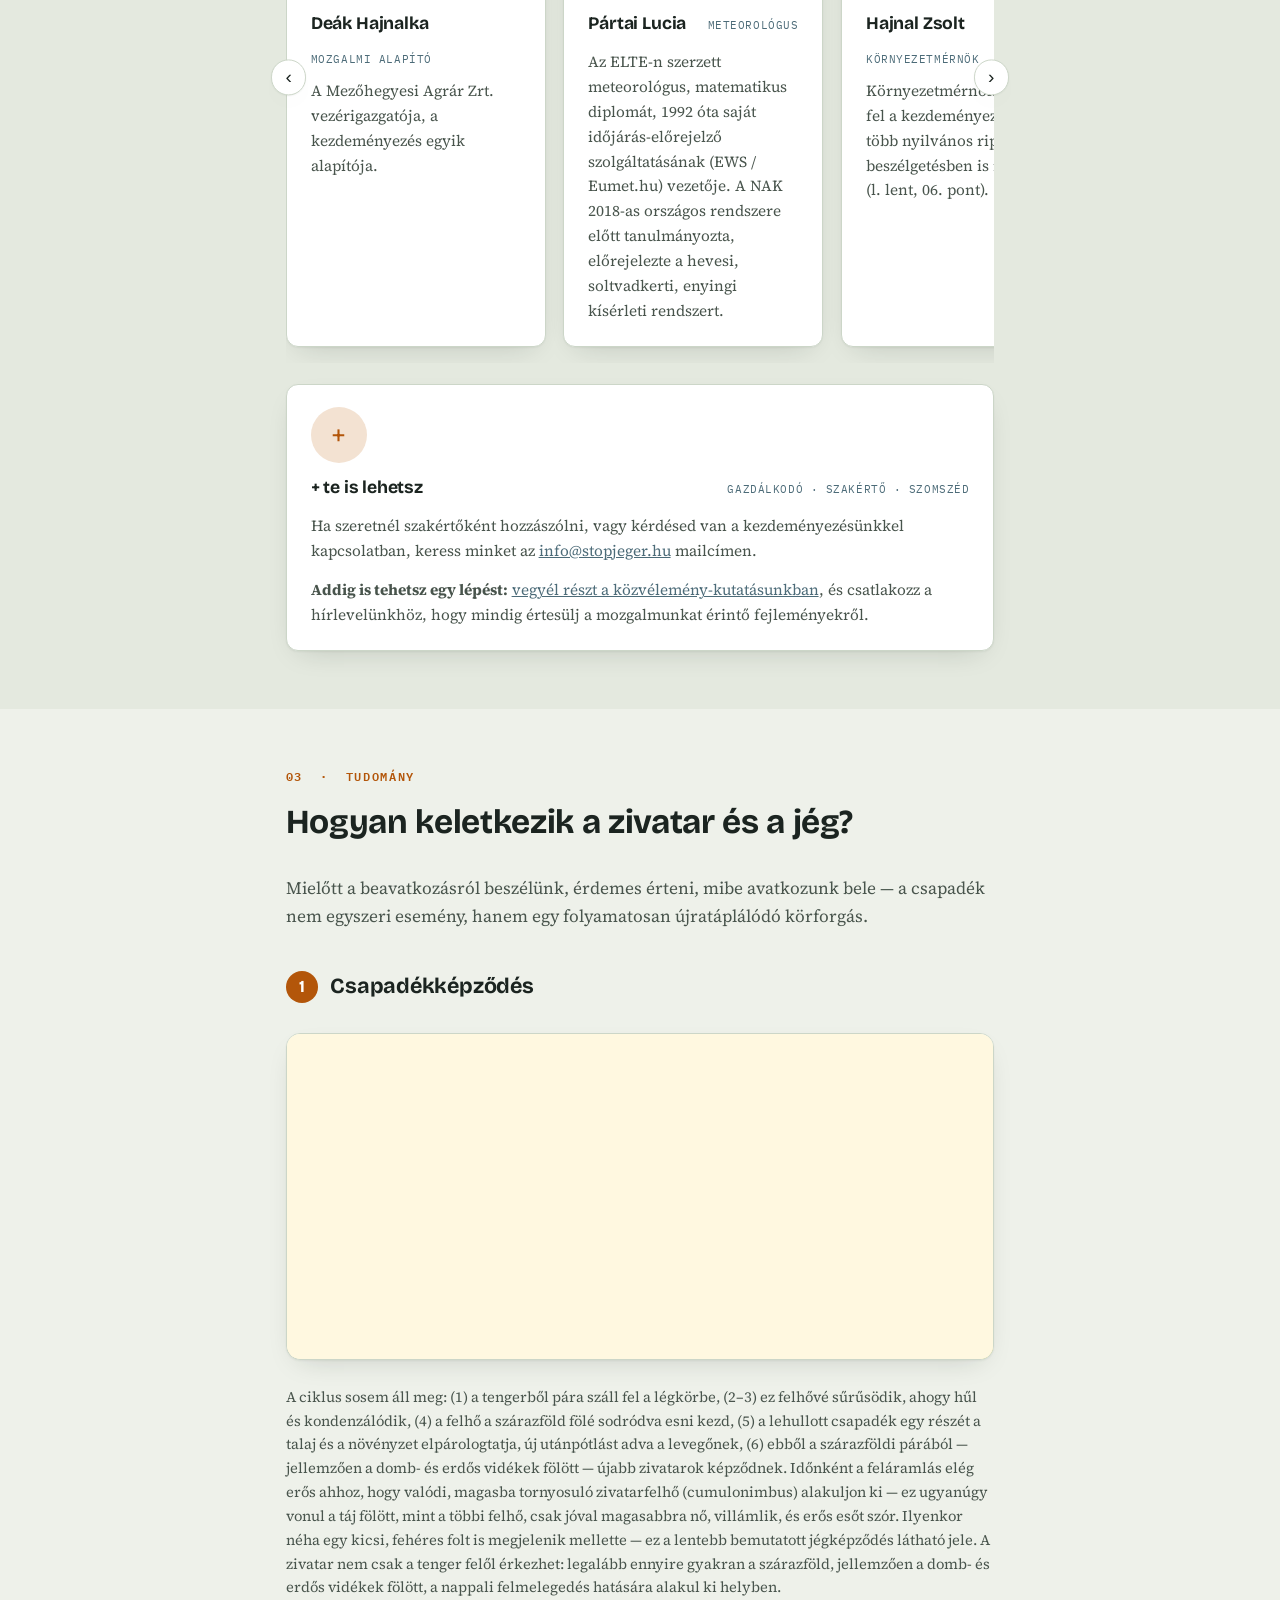
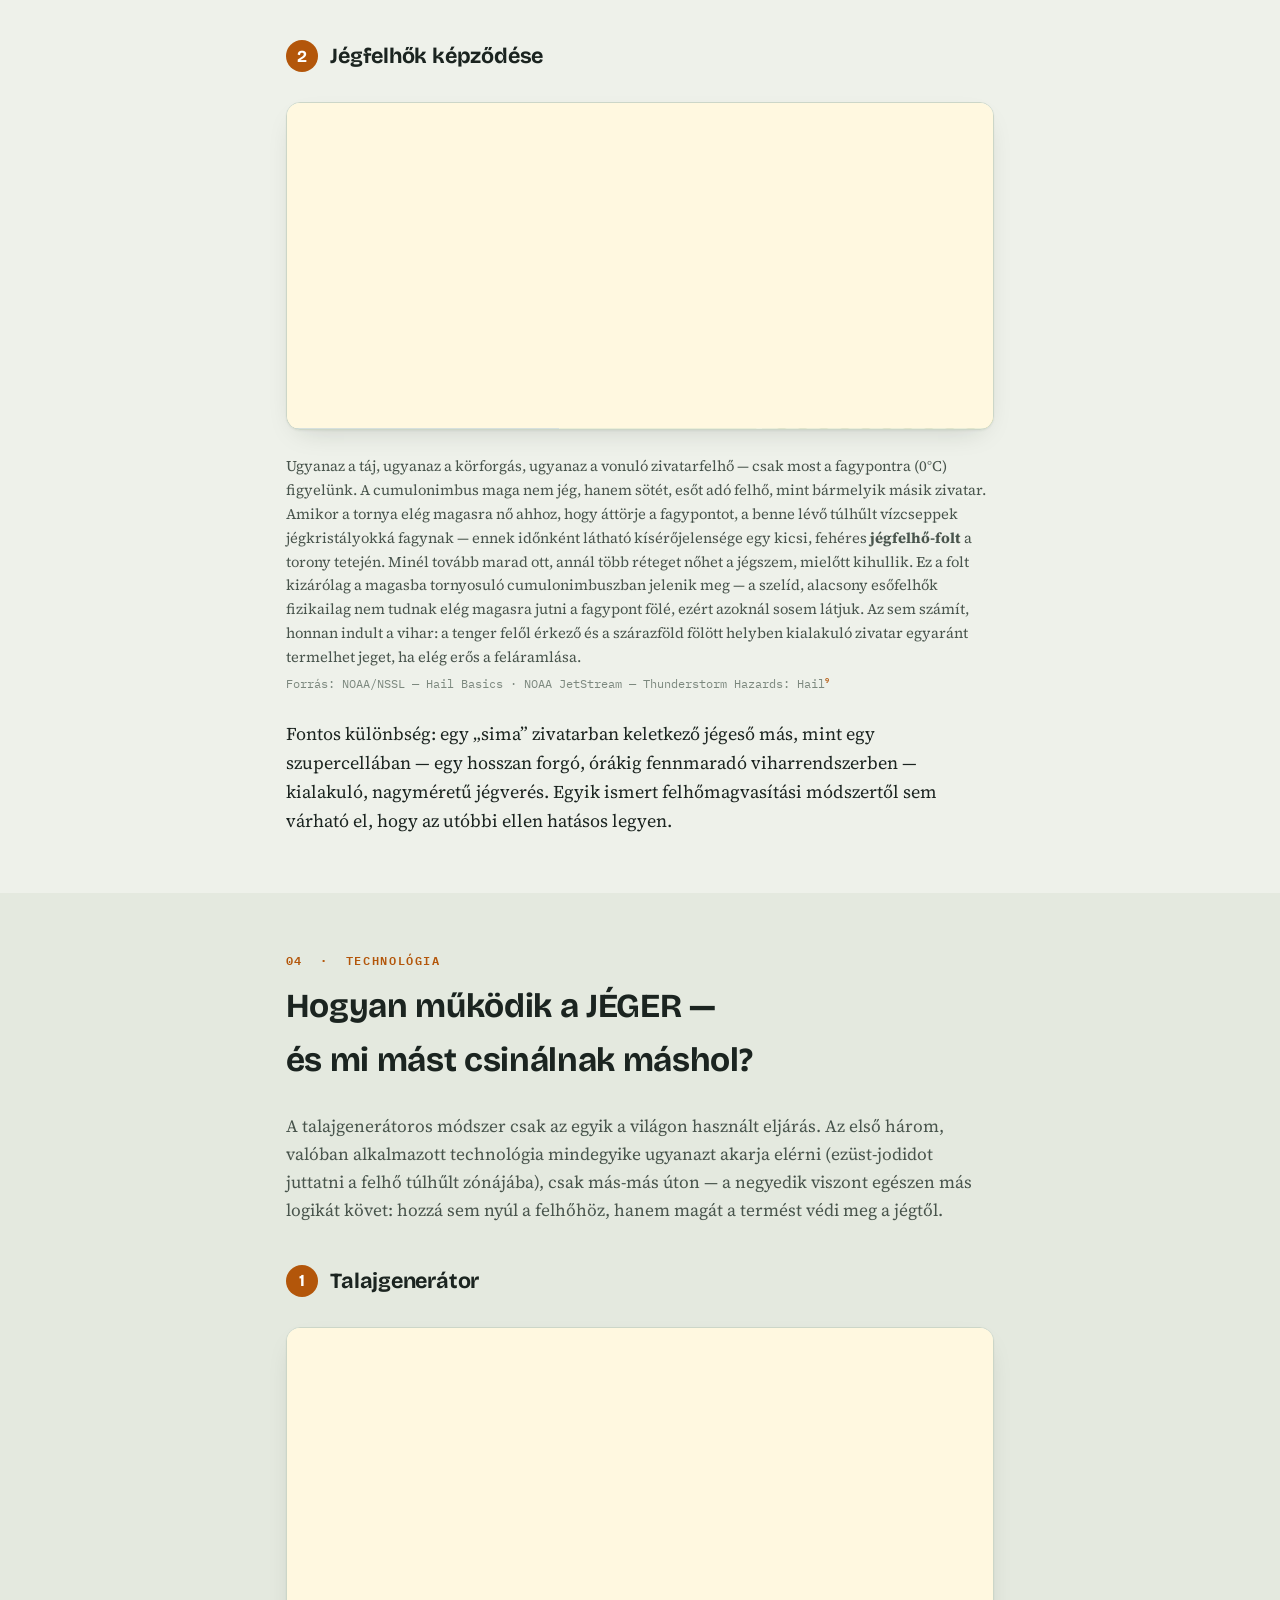
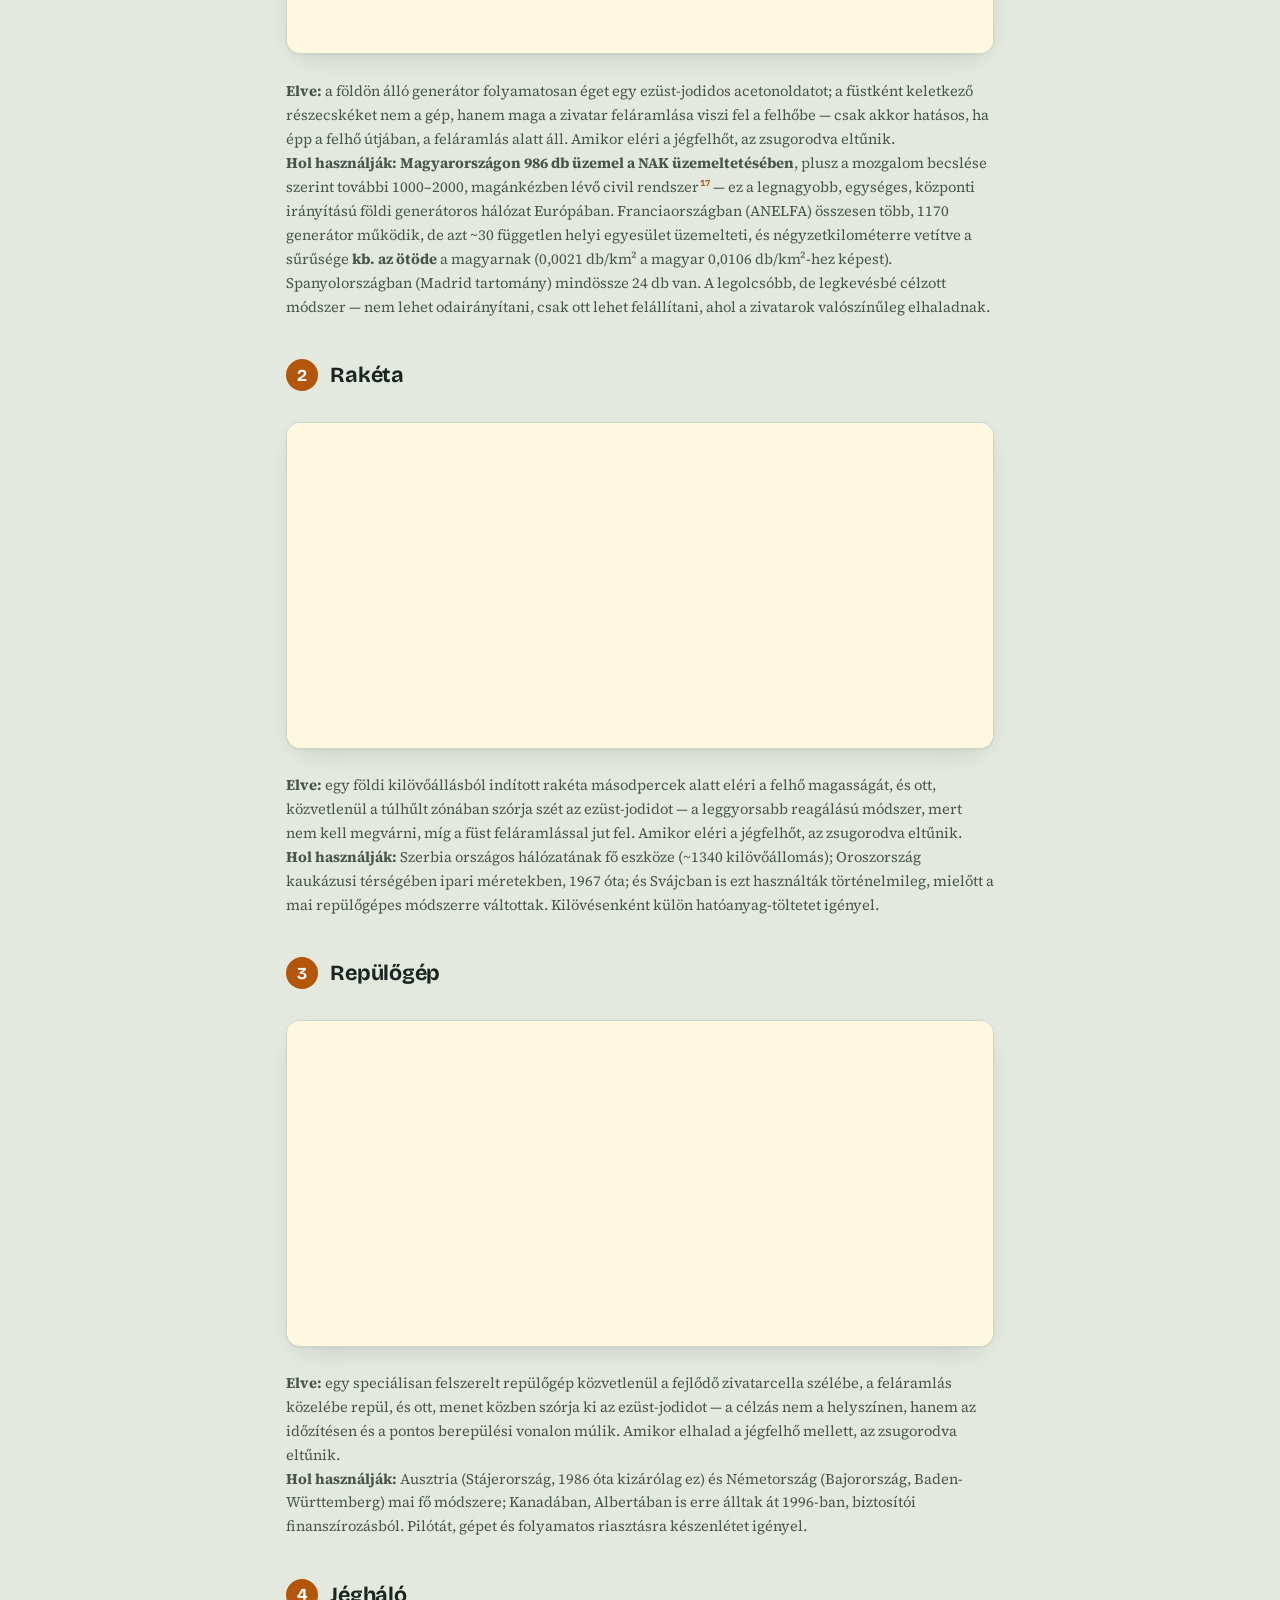
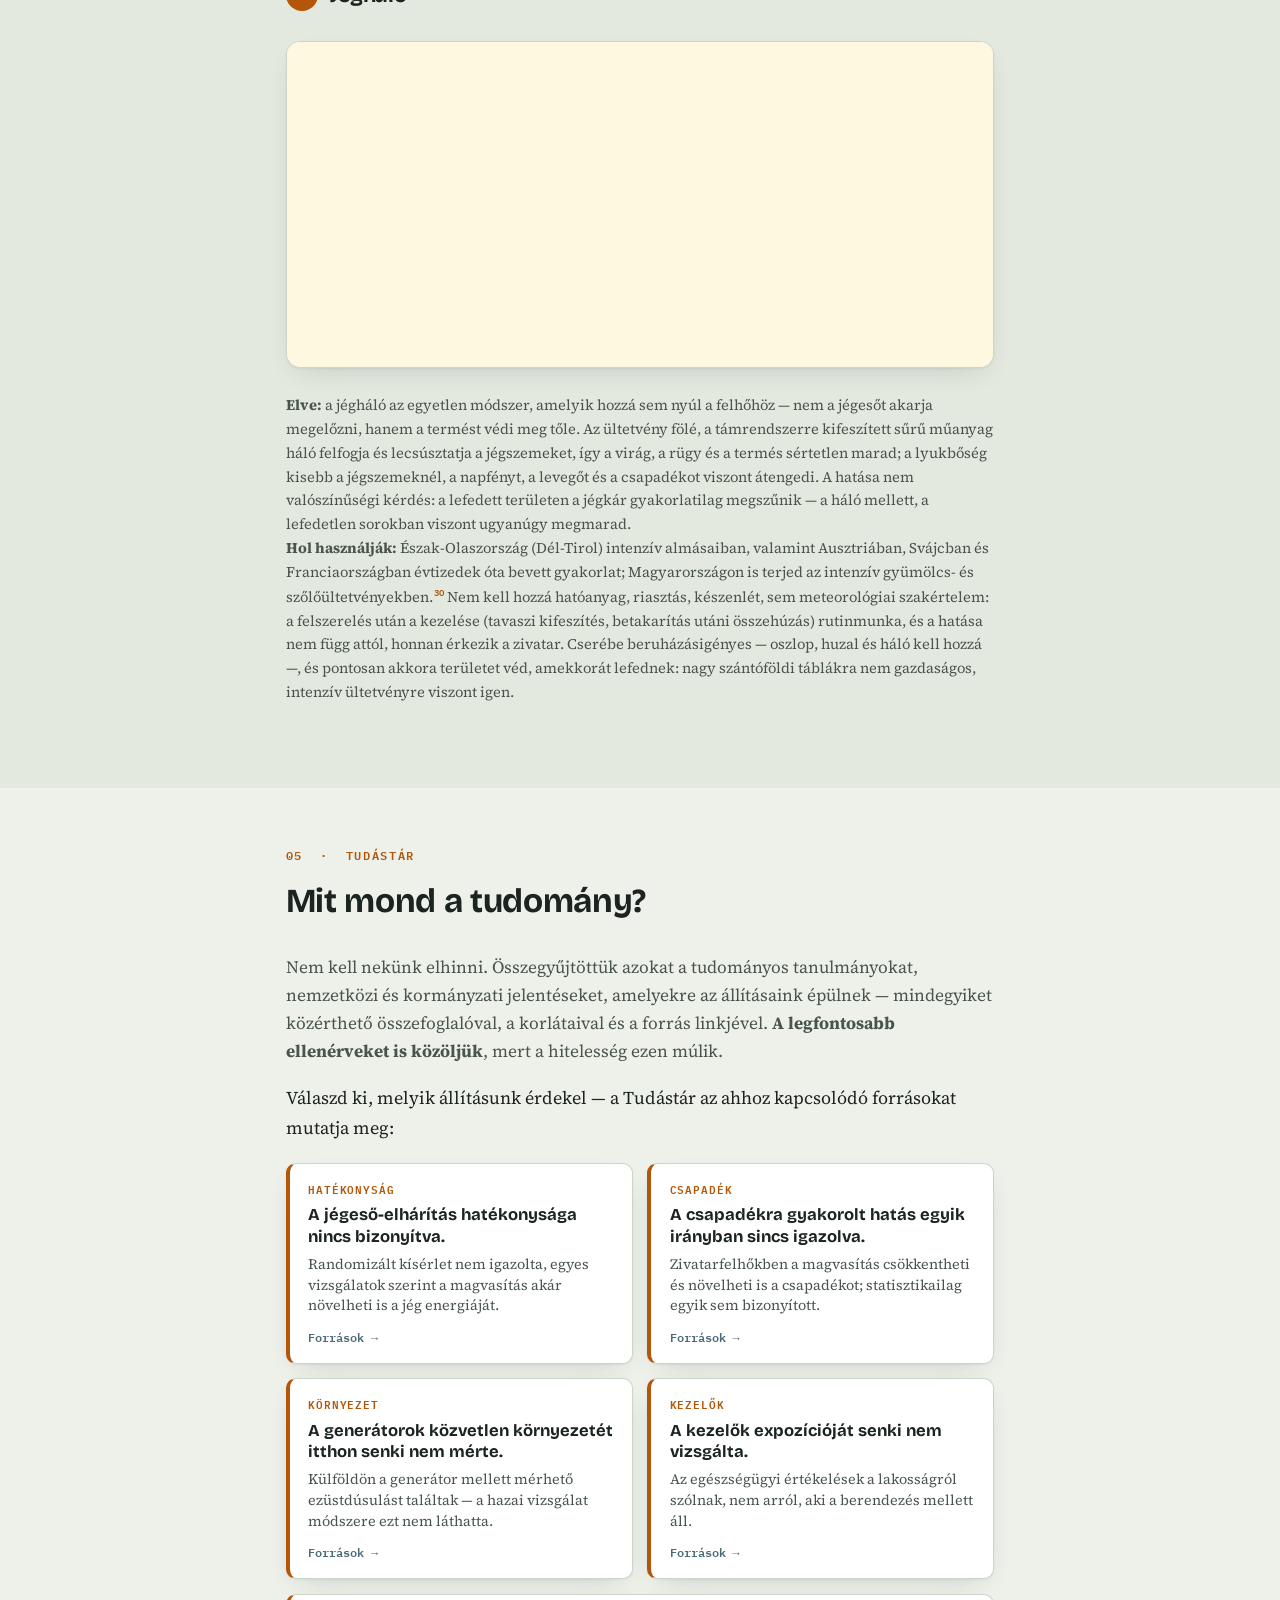
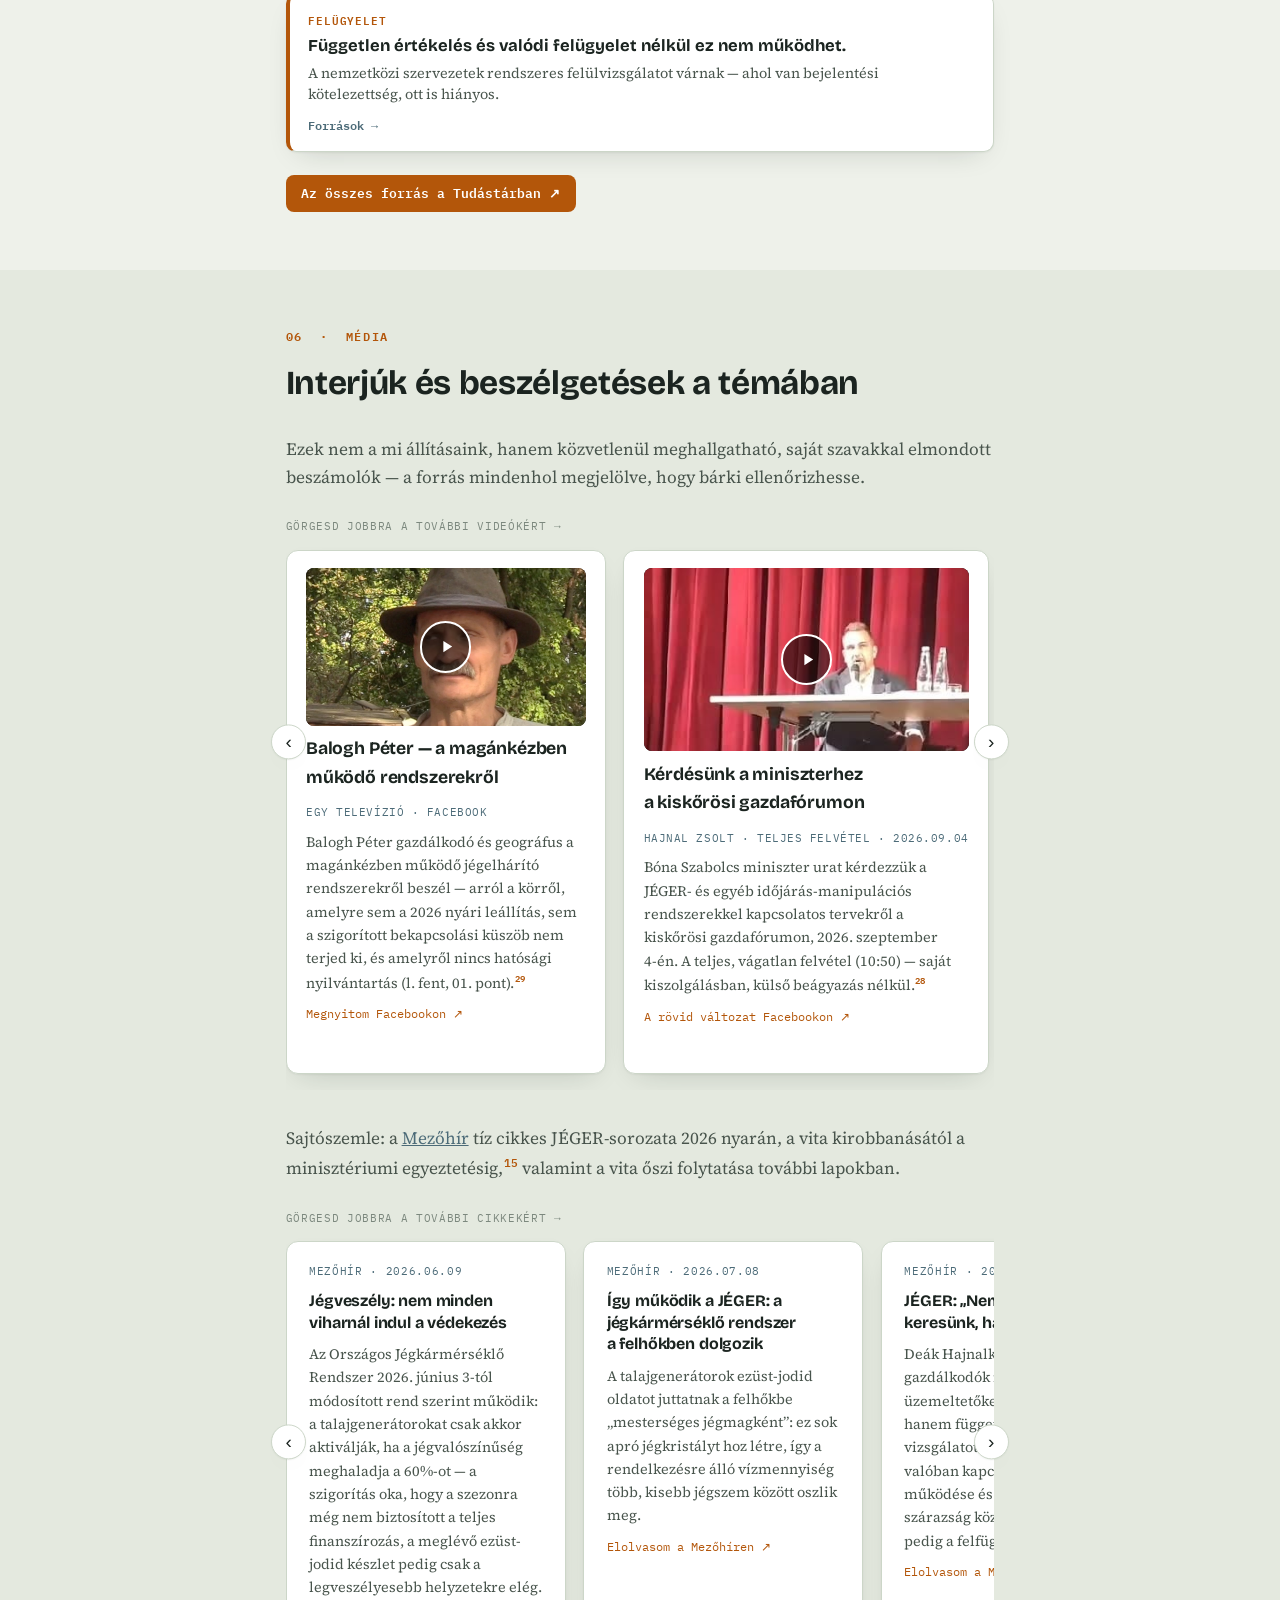
==== commit f5472570: "Hatoanyag: az 1% ezust-jodid literenkent kb. 8 g Co-Authored-By: Claude Opus 5.5 <noreply@anthropic." ====
--- a/index.html
+++ b/index.html
@@ -866,7 +866,7 @@
       <div class="press-card">
         <span class="outlet">A hatóanyag</span>
         <b>98,6–98,8%</b>
-        <p>a JÉGŐR acetontartalma a gyártó biztonsági adatlapja szerint; az ezüst-jodid ebből 1%, a nátrium-jodid 0,2–0,4%.<sup class="cite"><a href="#r4">4</a></sup></p>
+        <p>a JÉGŐR acetontartalma a gyártó biztonsági adatlapja szerint; az ezüst-jodid ebből 1% (literenként nagyjából 8 gramm), a nátrium-jodid 0,2–0,4%.<sup class="cite"><a href="#r4">4</a></sup></p>
       </div>
       <div class="press-card">
         <span class="outlet">A gyártó saját besorolása</span>
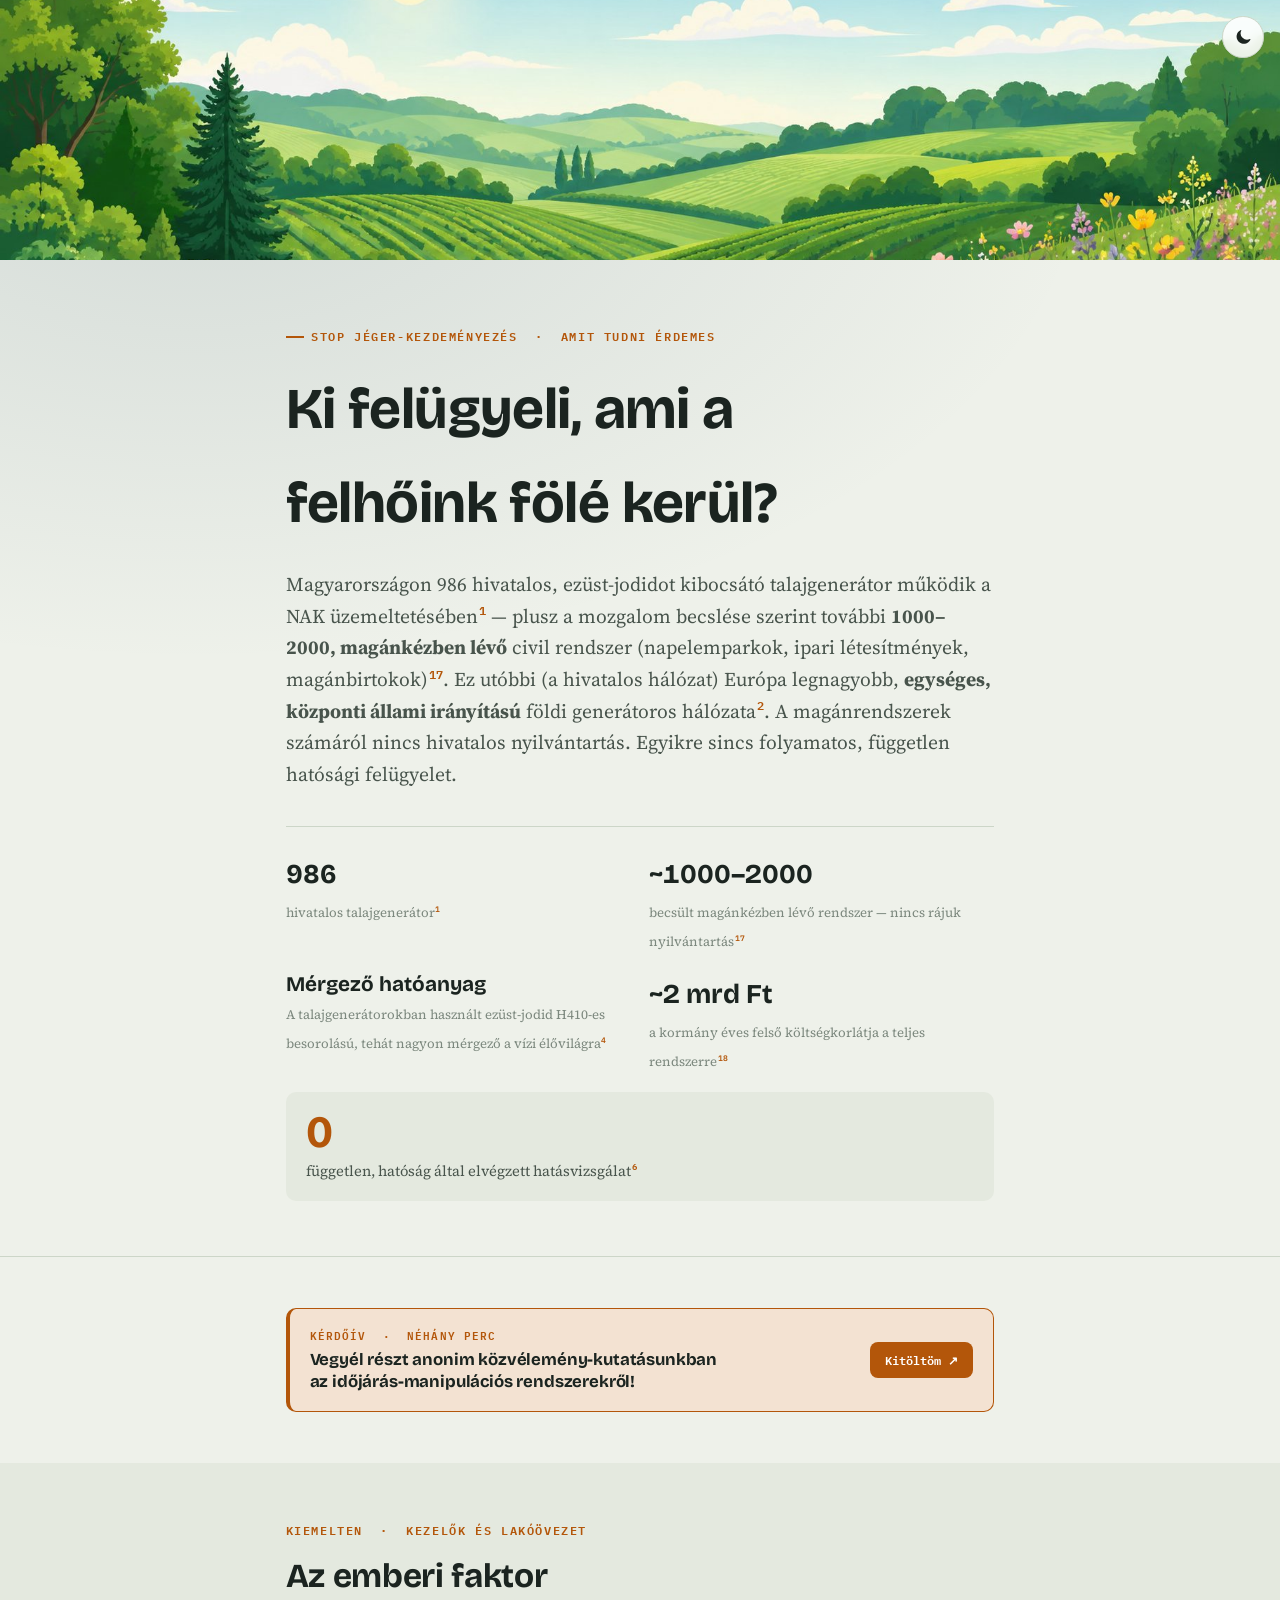
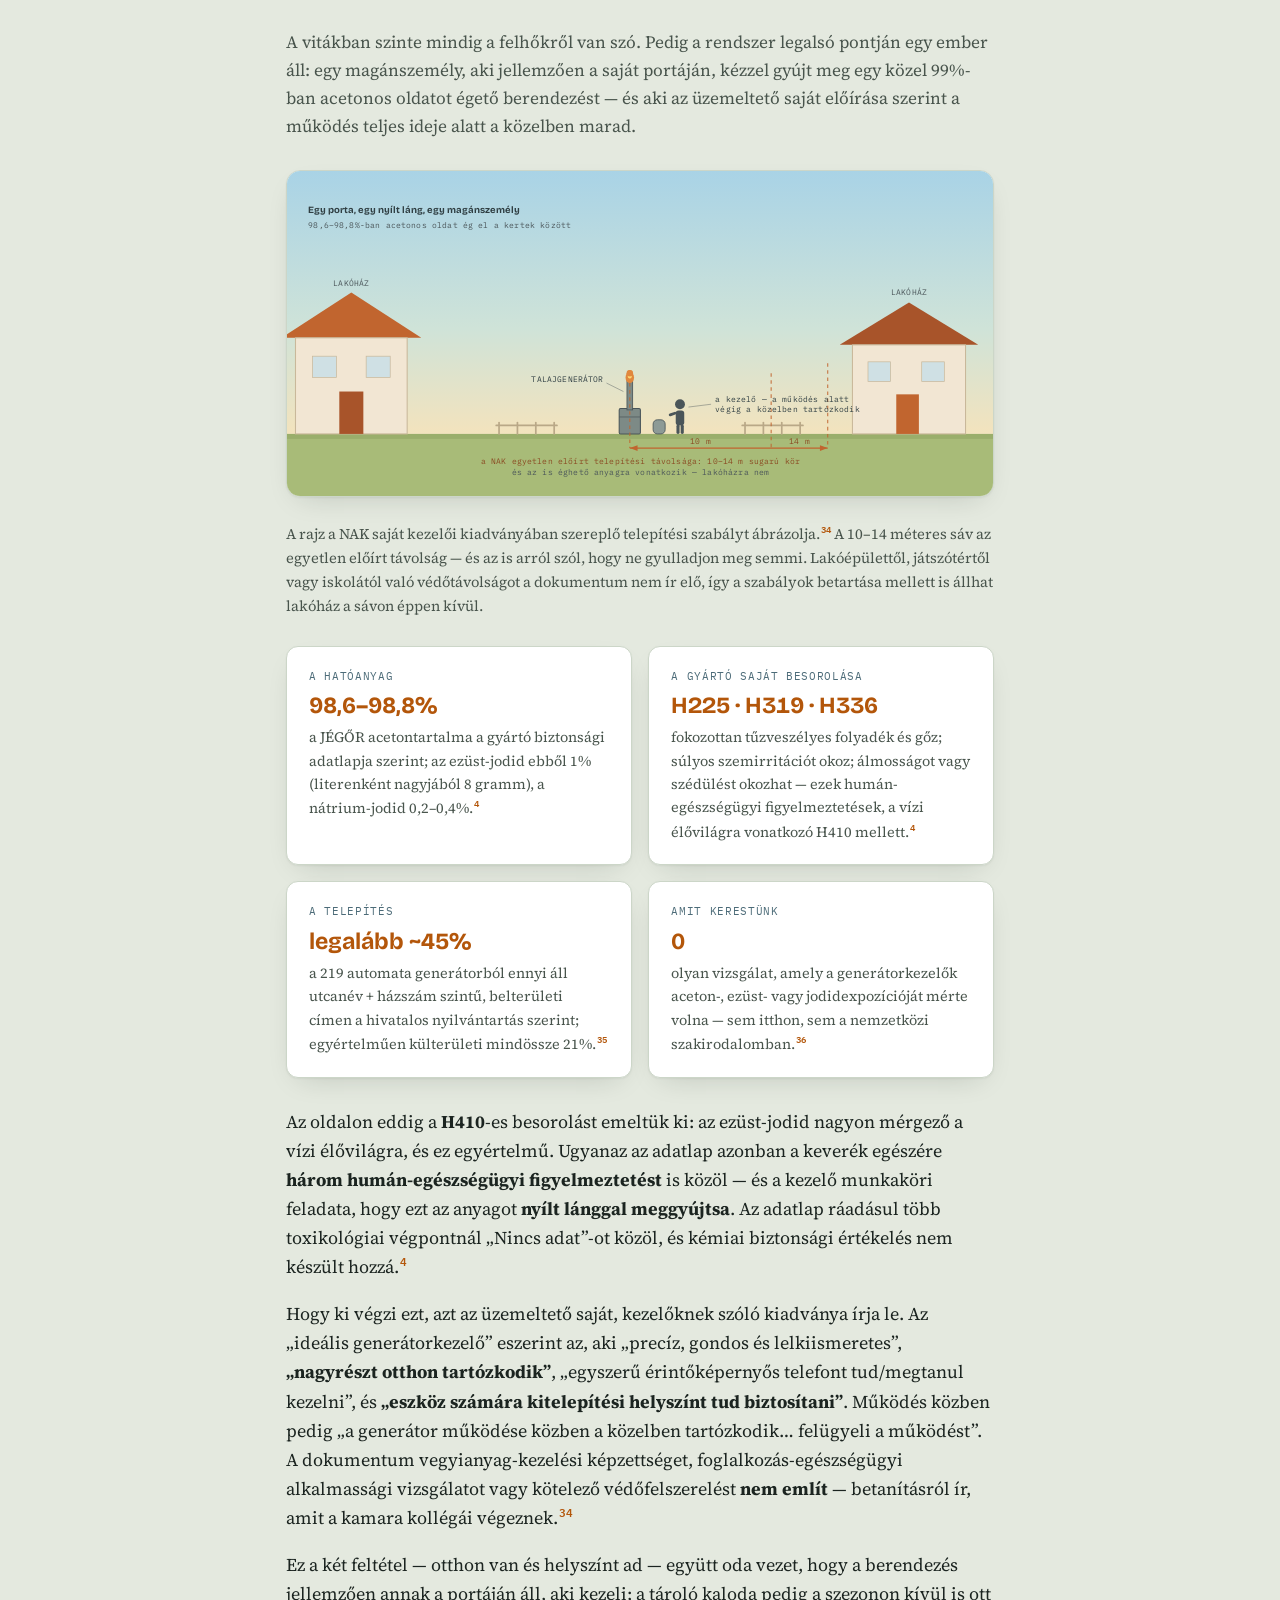
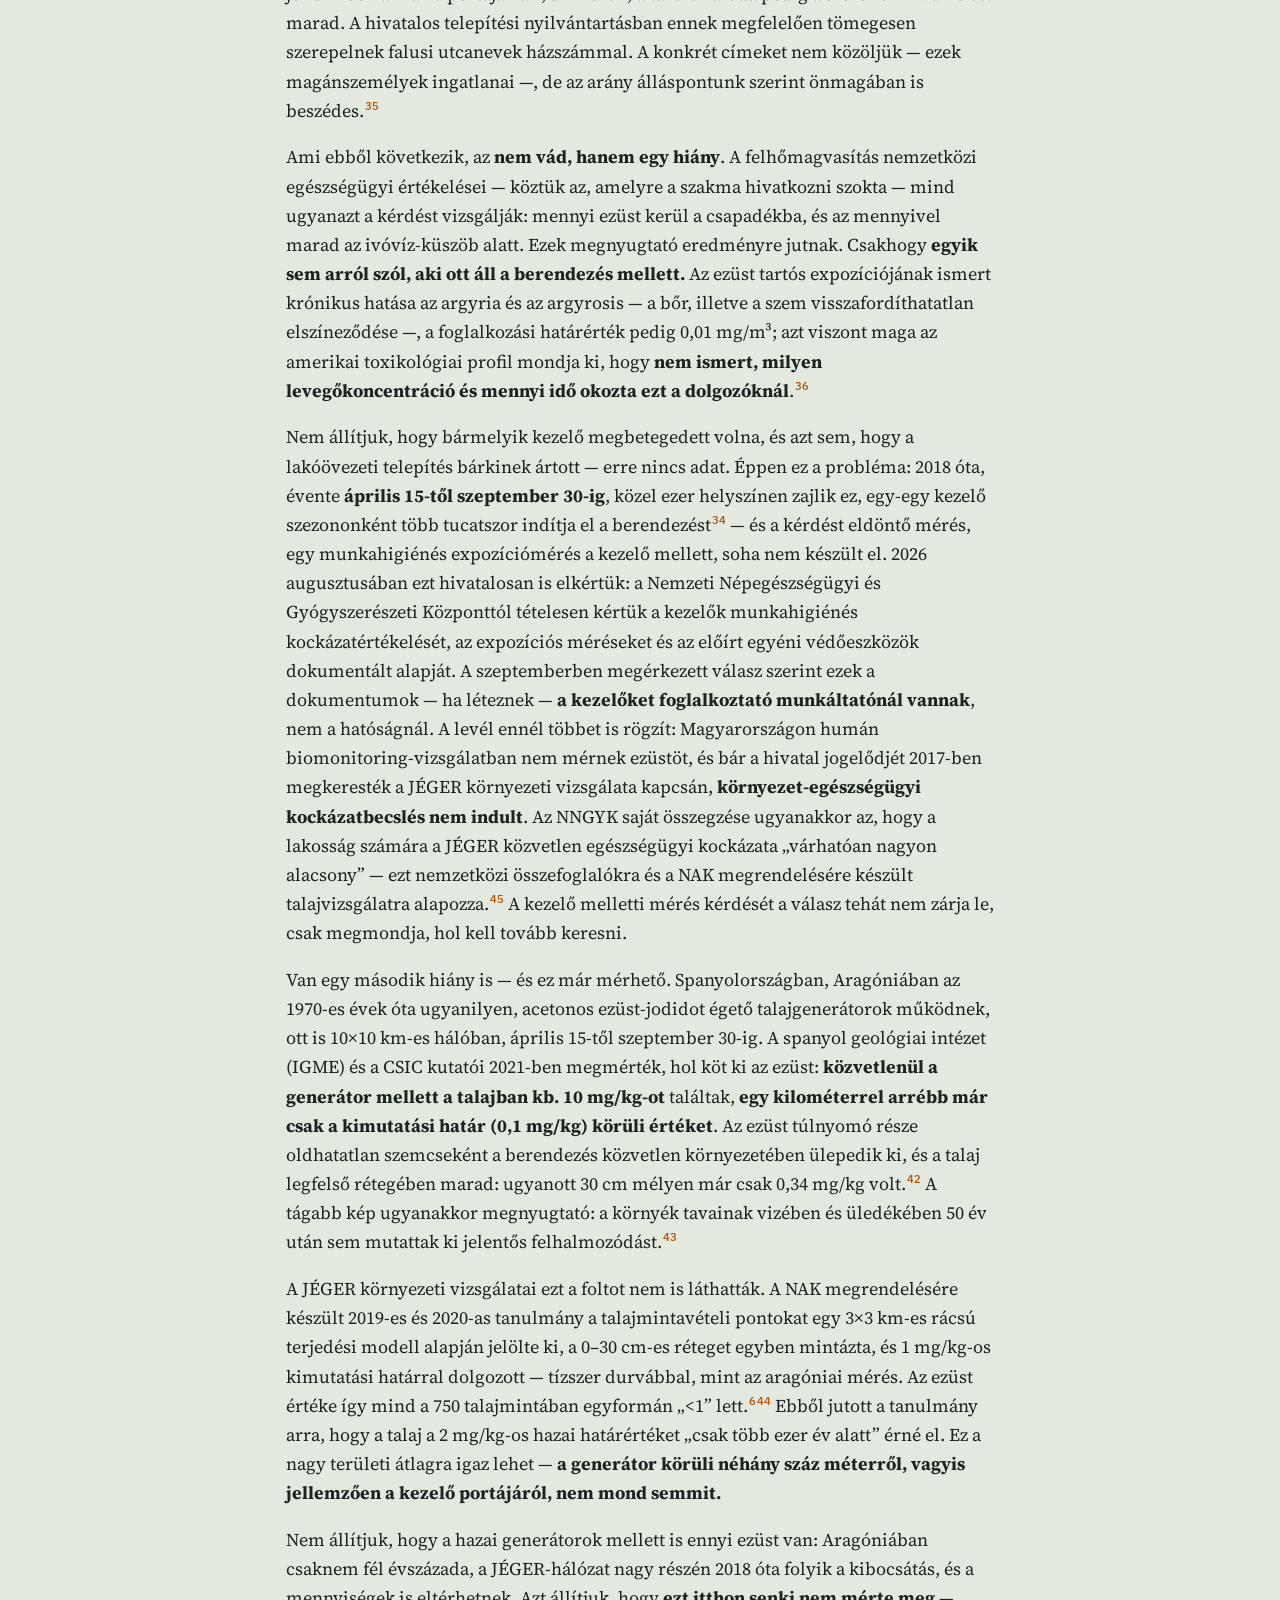
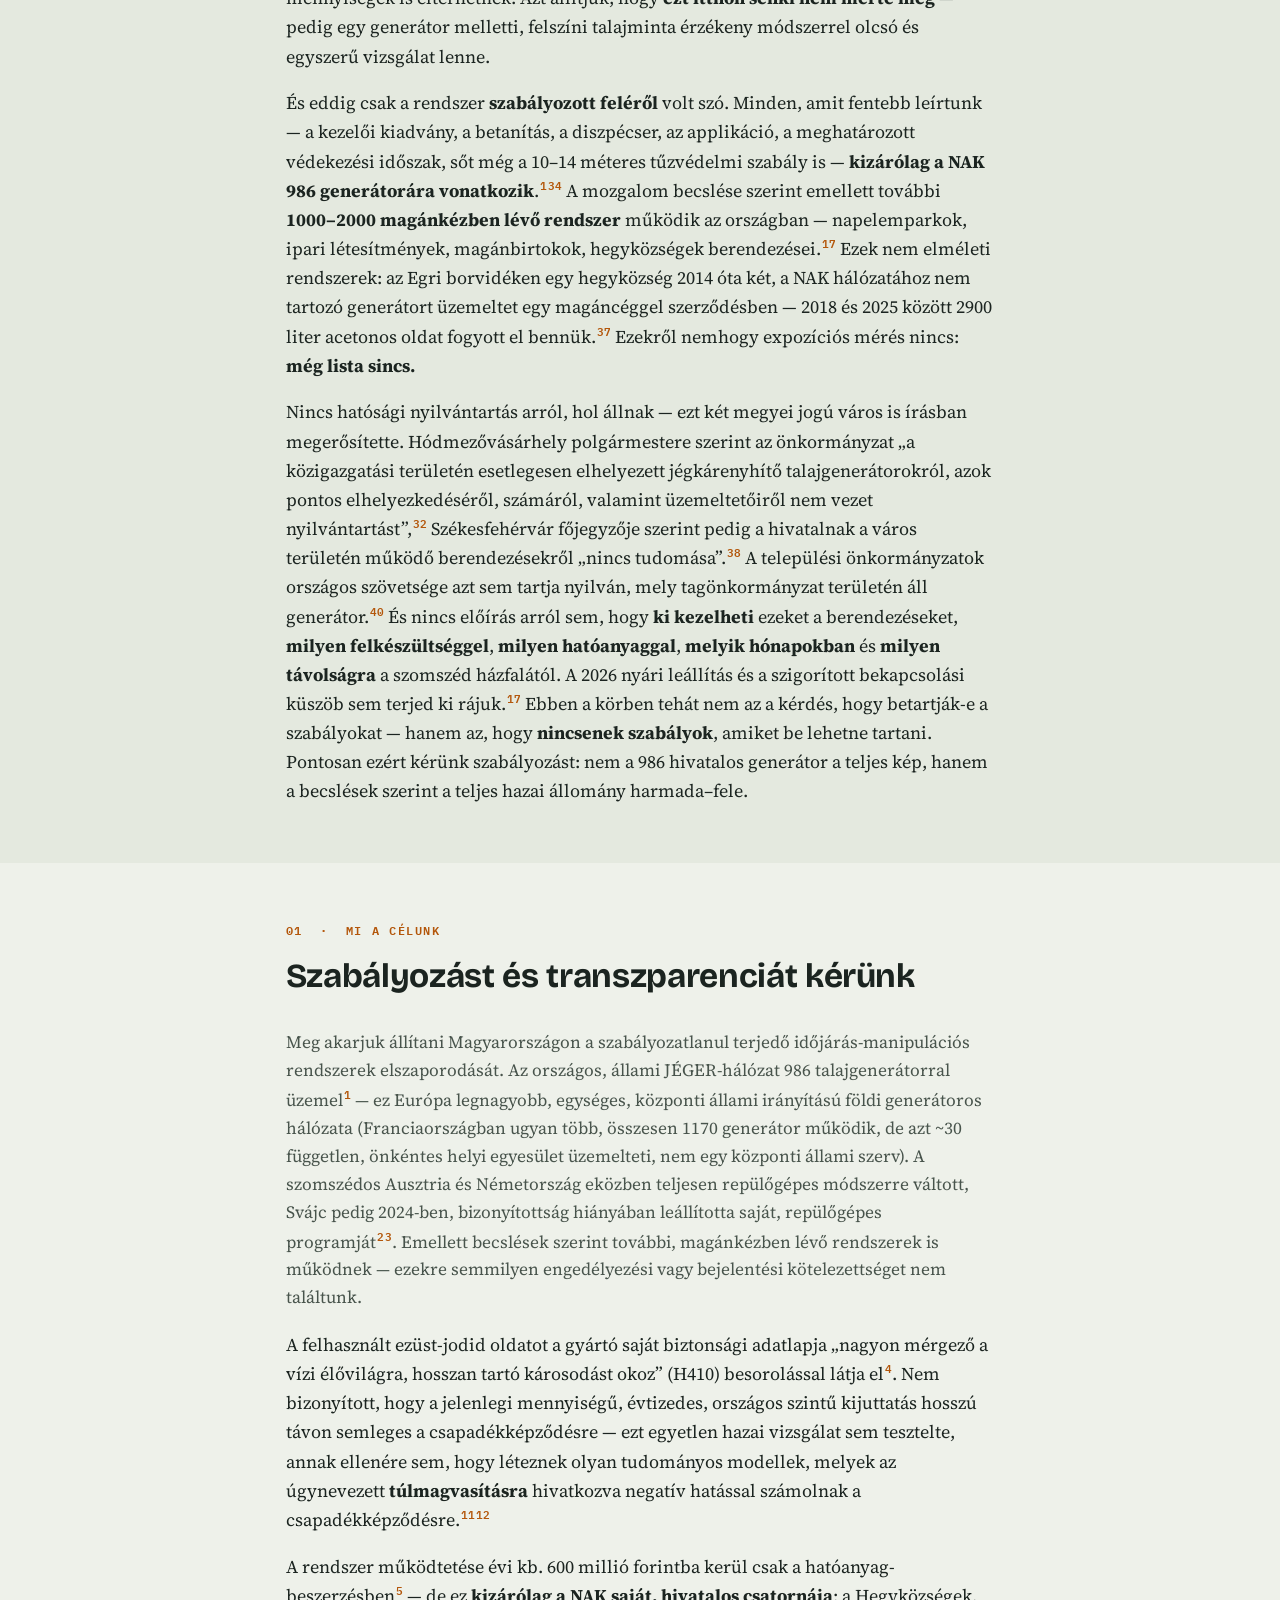
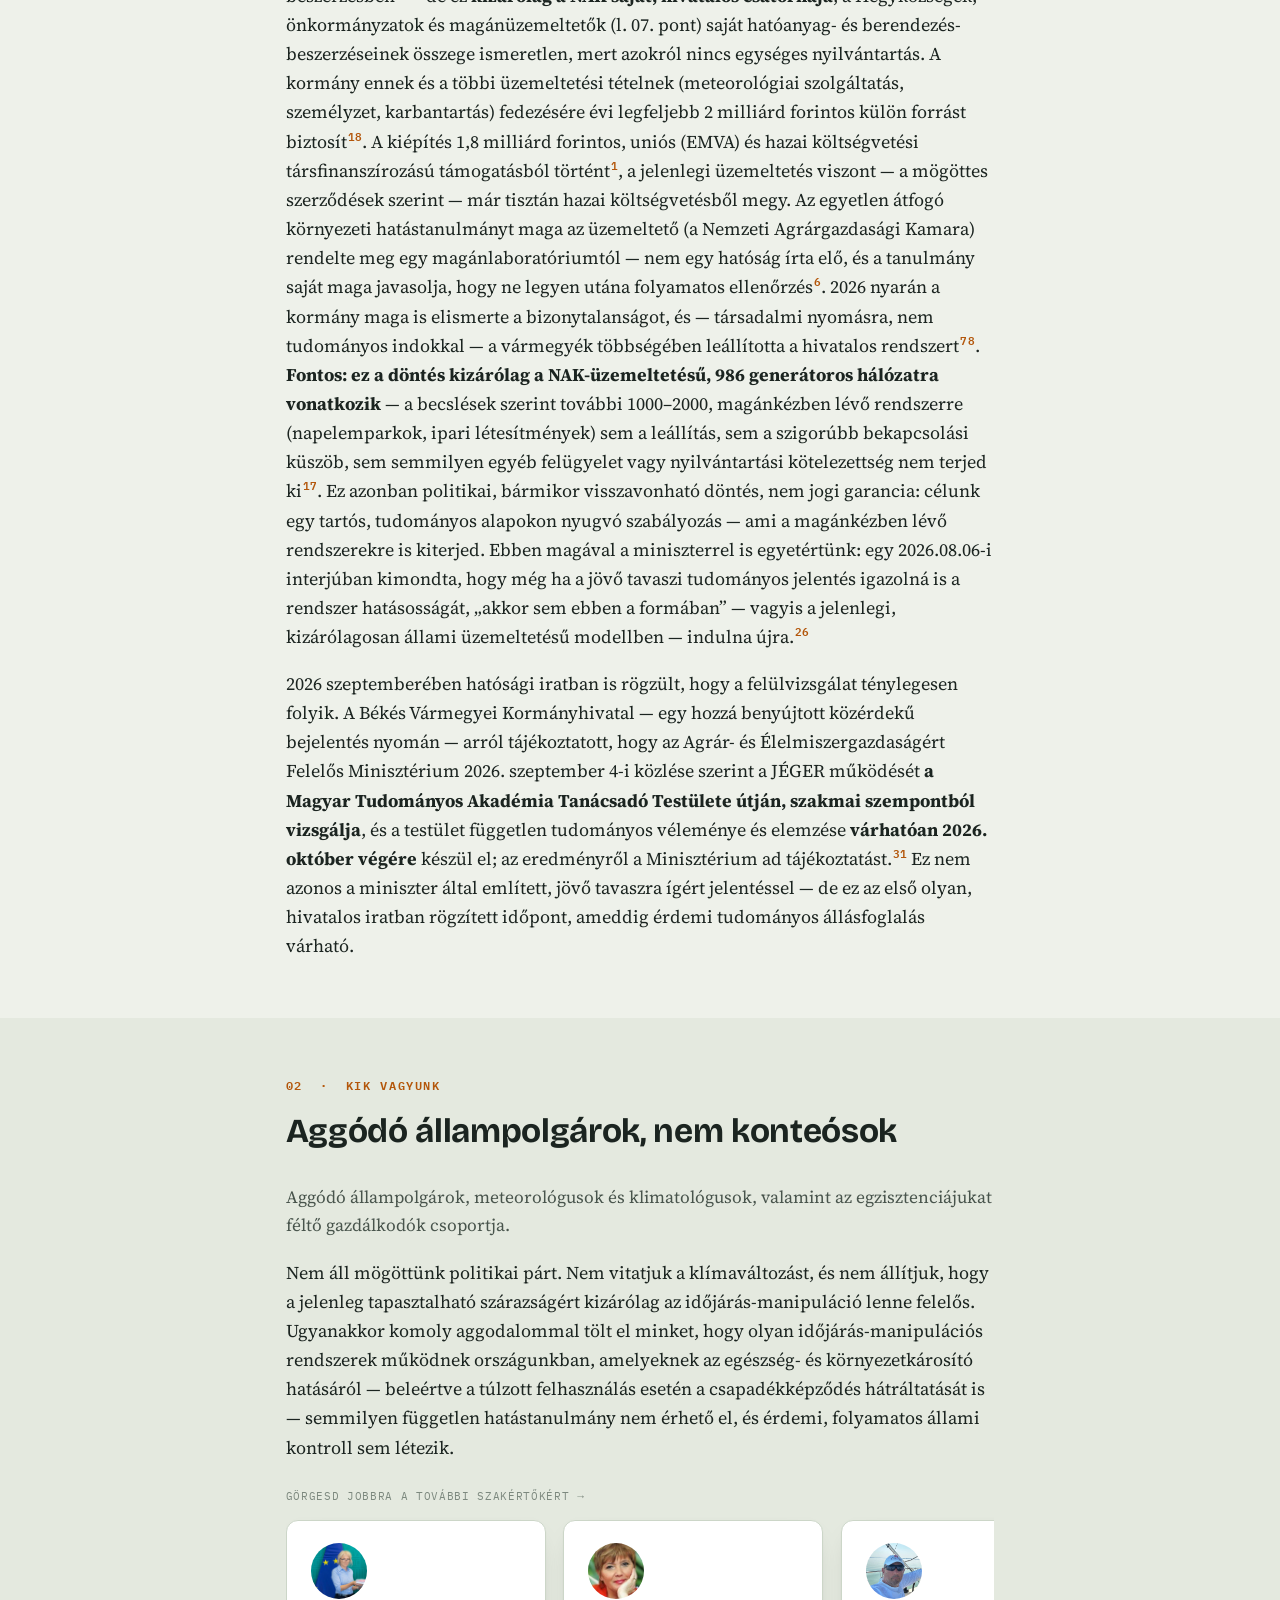
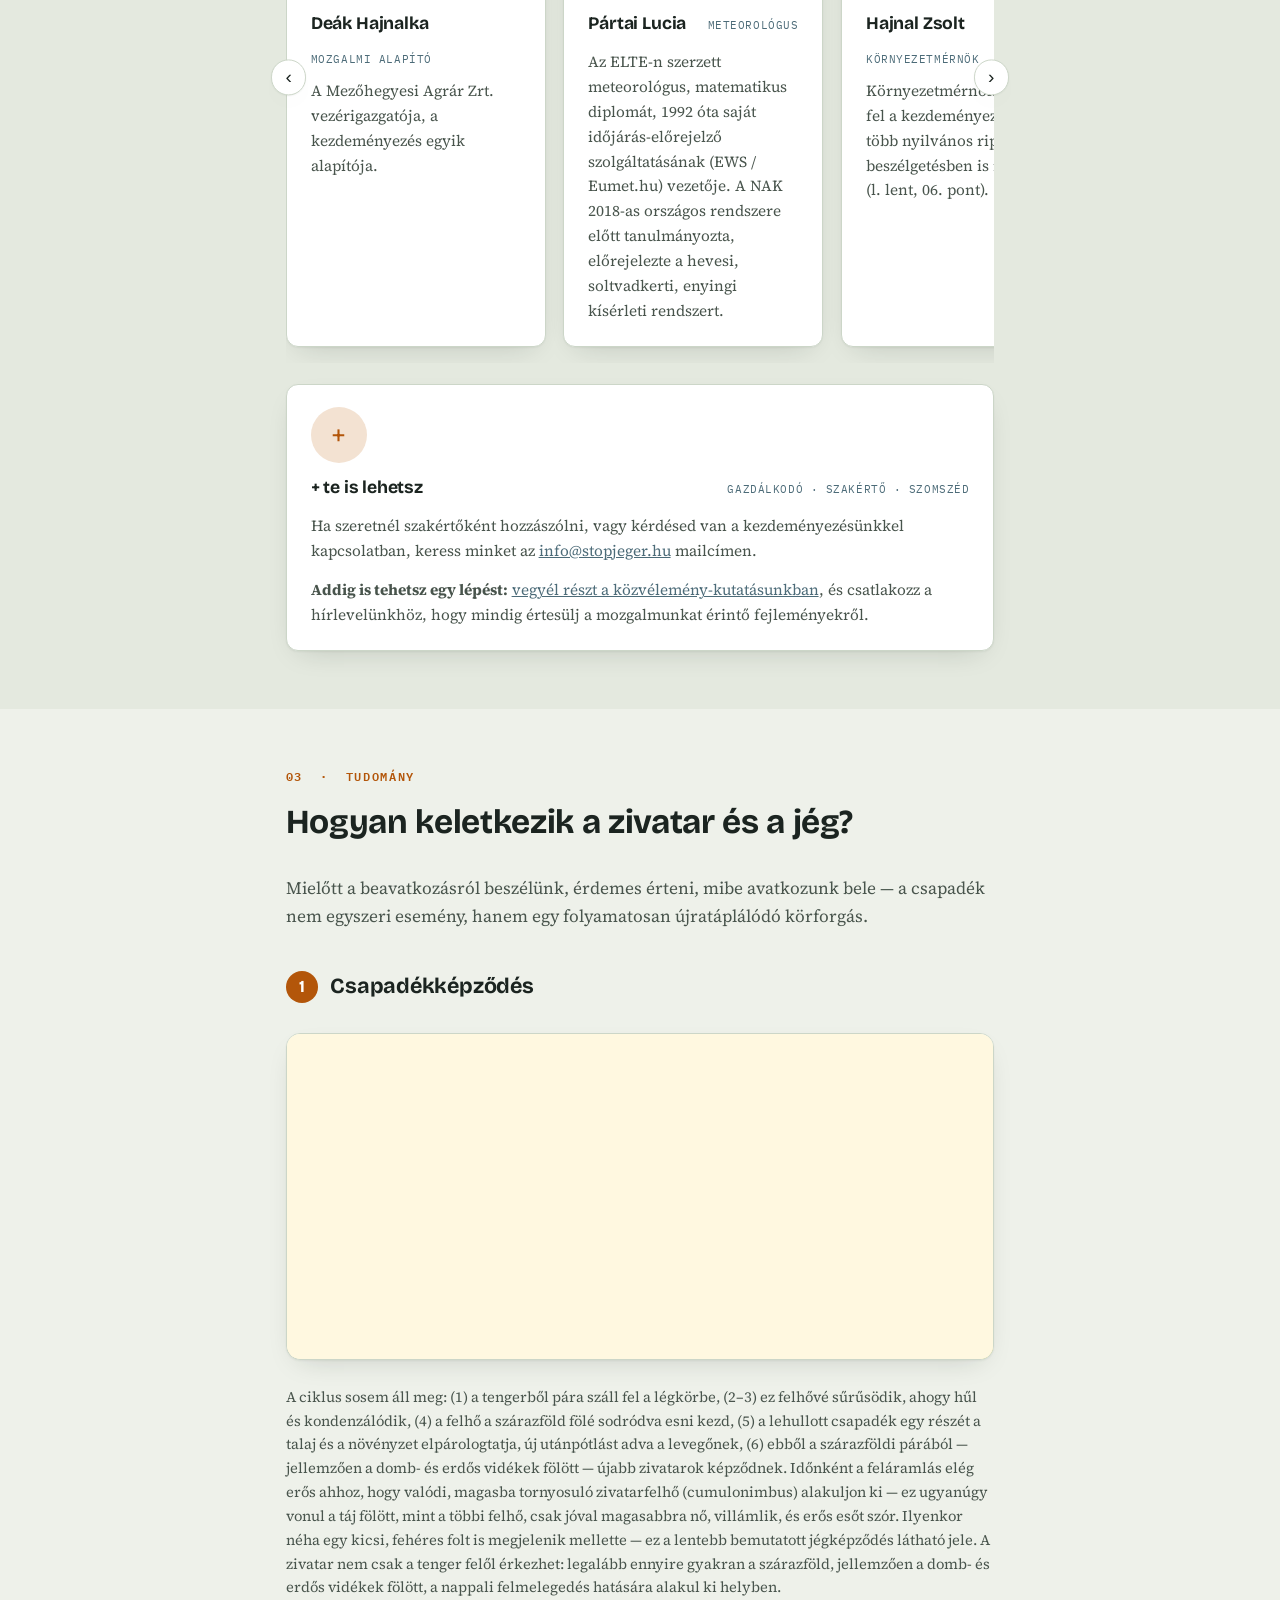
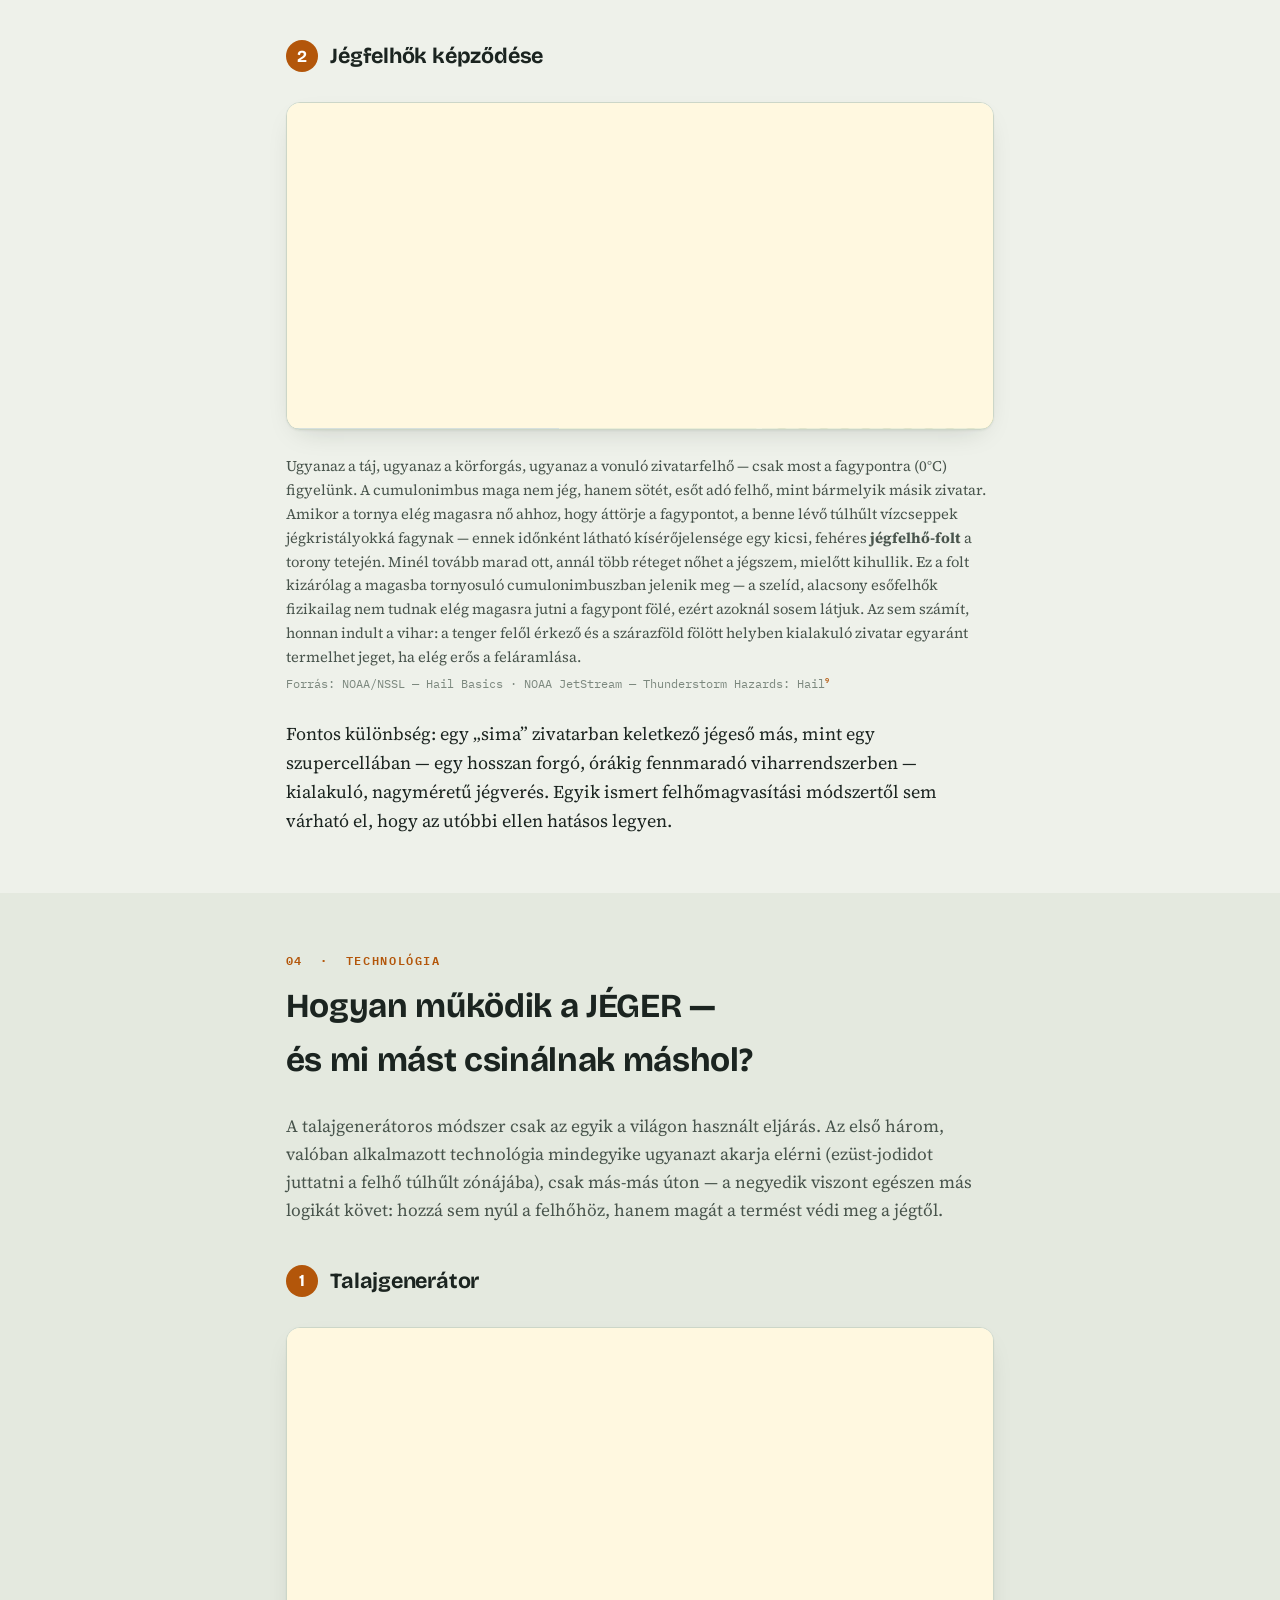
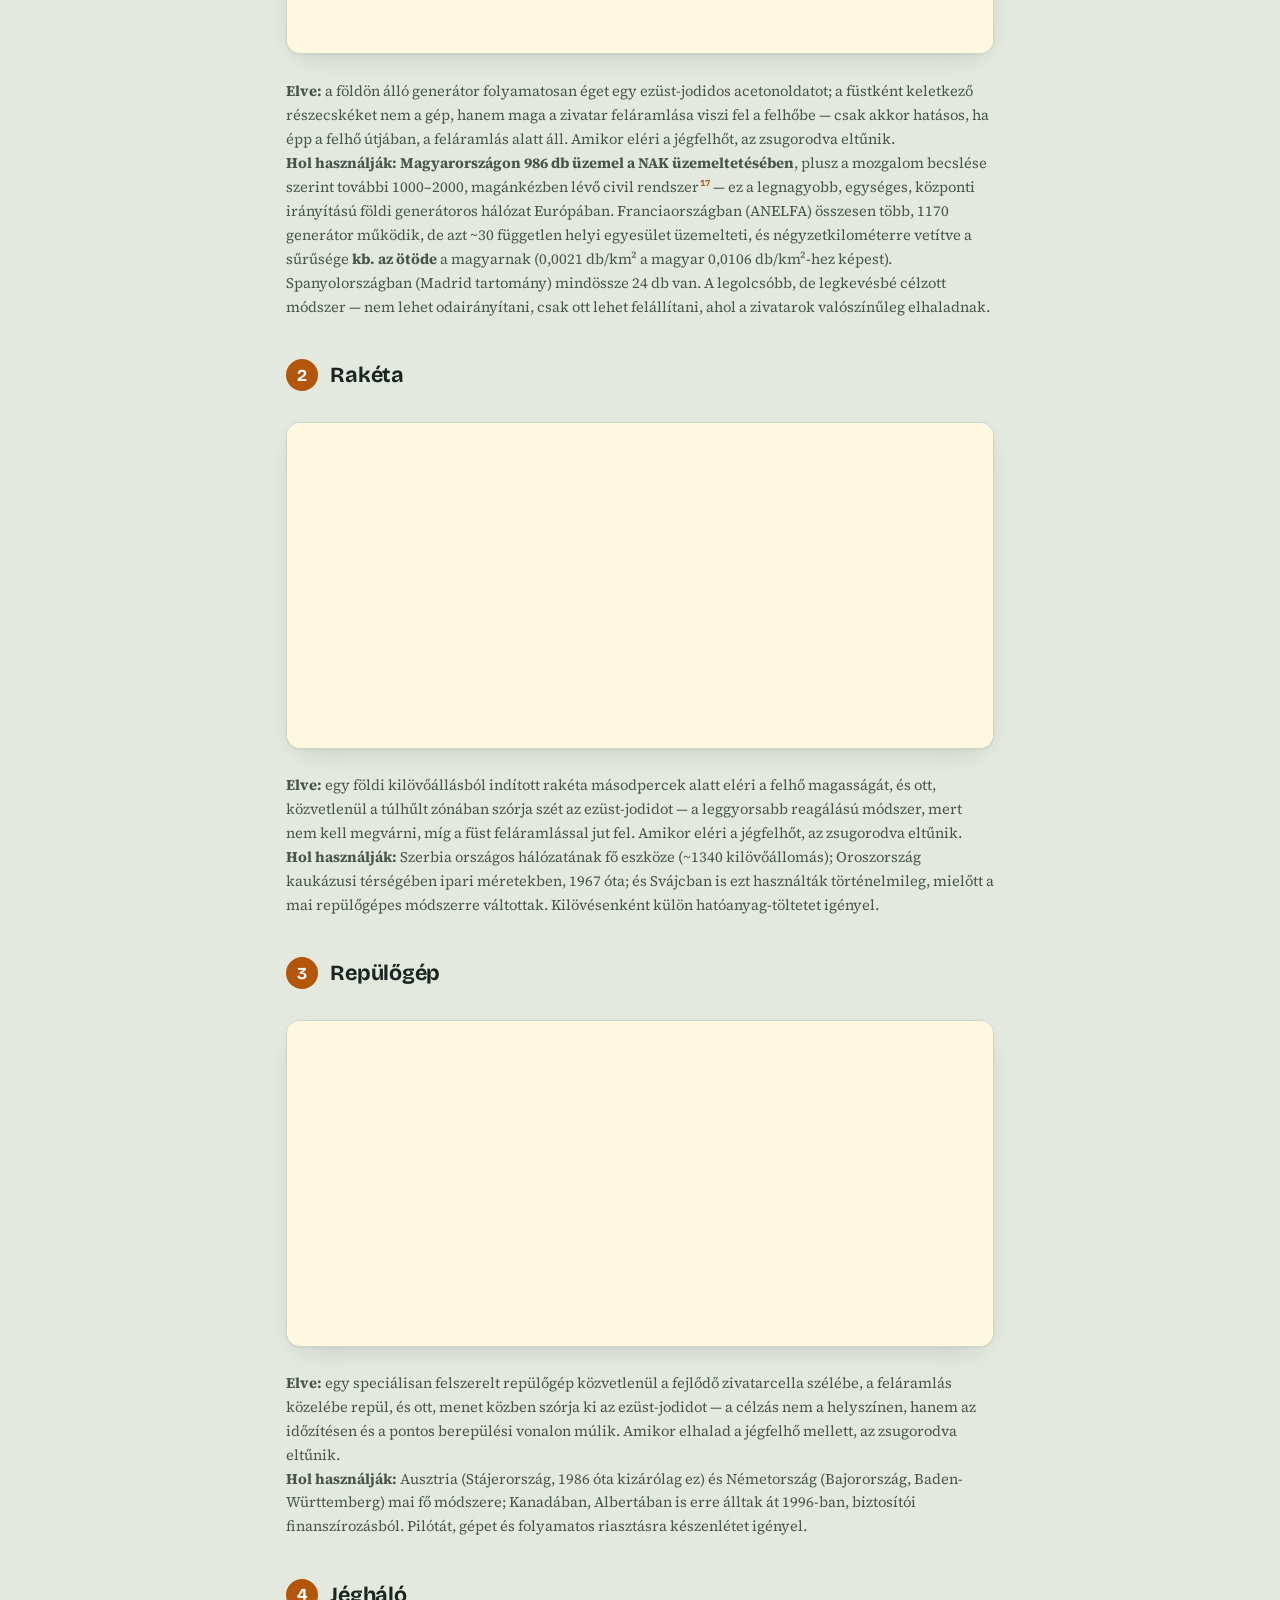
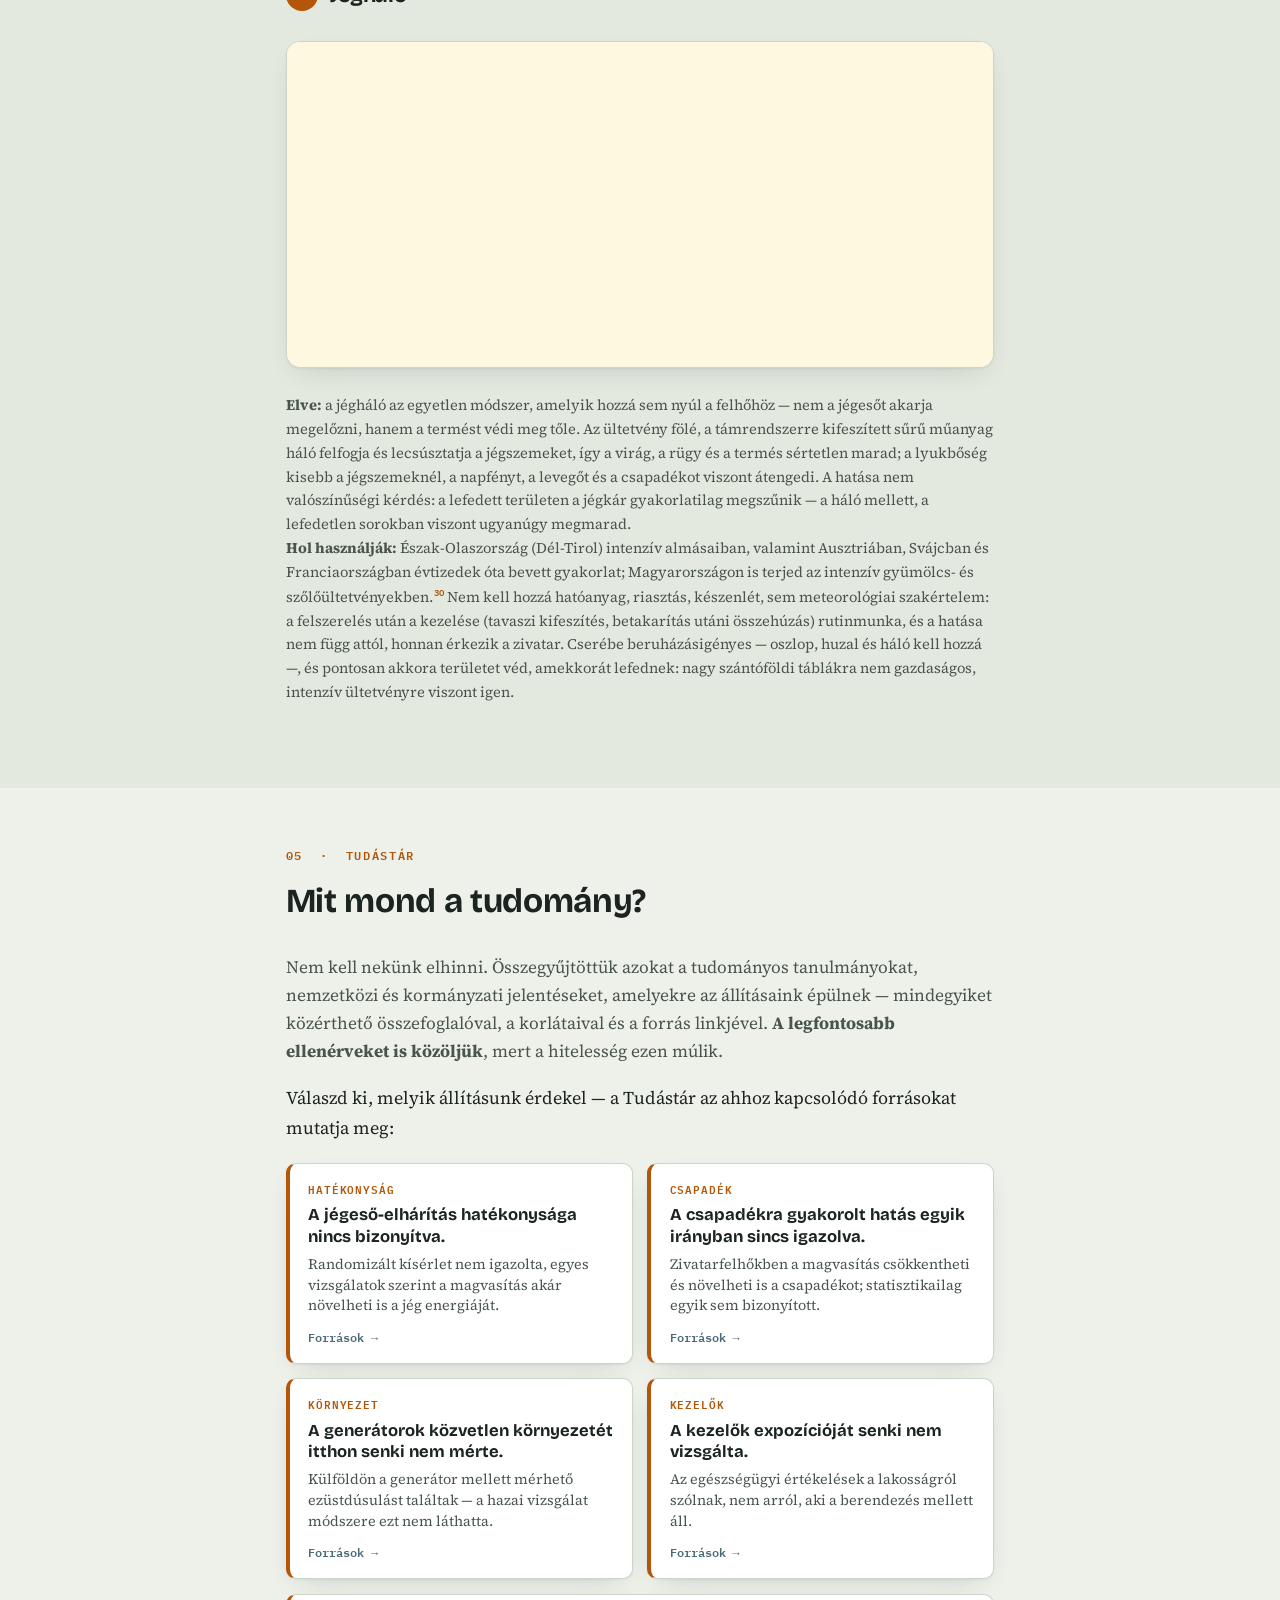
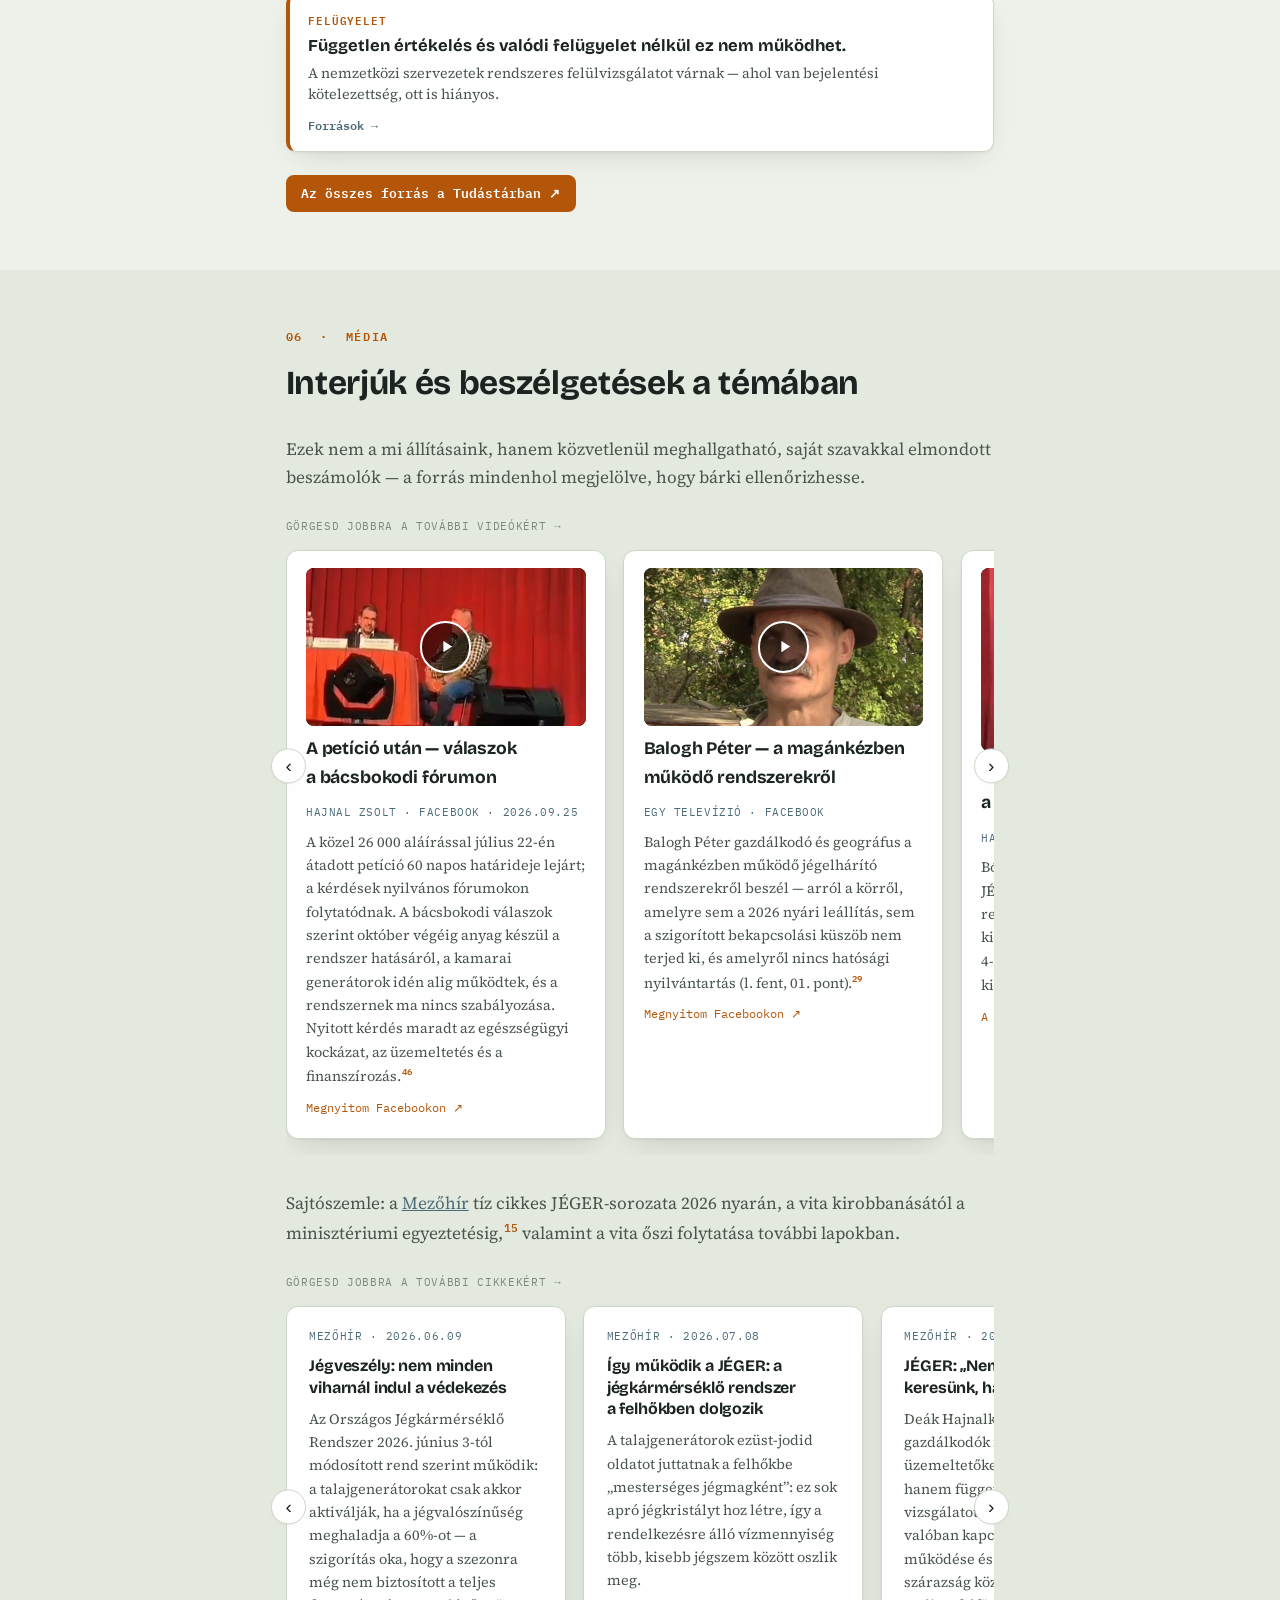
==== commit 7e372f09: "Media: bacsbokodi forum (Hajnal Zsolt reel, r46) Co-Authored-By: Claude Opus 5.5 <noreply@anthropic." ====
--- a/index.html
+++ b/index.html
@@ -2197,6 +2197,15 @@
       <button class="car-btn car-prev" type="button" aria-label="Előző videó">‹</button>
       <div class="carousel-track" id="videosTrack">
         <div class="video-card">
+          <div class="video-embed video-poster" data-embed-src="https://www.facebook.com/plugins/video.php?href=https%3A%2F%2Fwww.facebook.com%2Freel%2F1121699253749590%2F&show_text=false&autoplay=true" data-embed-title="A petíció után — válaszok a bácsbokodi fórumon" data-embed-ratio="9/16" role="button" tabindex="0" aria-label="Videó lejátszása: A petíció után — válaszok a bácsbokodi fórumon">
+            <img src="/assets/video-thumbs/bacsbokod-forum.jpg" alt="" loading="lazy" style="object-position:50% 40%">
+            <span class="play-btn" aria-hidden="true"><svg viewBox="0 0 24 24" fill="currentColor"><path d="M8 5v14l11-7z"/></svg></span>
+          </div>
+          <div class="who"><h3>A petíció után — válaszok a bácsbokodi fórumon</h3><span class="role">Hajnal Zsolt · Facebook · 2026.09.25</span></div>
+          <p>A közel 26 000 aláírással július 22-én átadott petíció 60 napos határideje lejárt; a kérdések nyilvános fórumokon folytatódnak. A bácsbokodi válaszok szerint október végéig anyag készül a rendszer hatásáról, a kamarai generátorok idén alig működtek, és a rendszernek ma nincs szabályozása. Nyitott kérdés maradt az egészségügyi kockázat, az üzemeltetés és a finanszírozás.<sup class="cite"><a href="#r46">46</a></sup></p>
+          <a class="watch" href="https://www.facebook.com/reel/1121699253749590/" target="_blank" rel="noopener">Megnyitom Facebookon ↗</a>
+        </div>
+        <div class="video-card">
           <div class="video-embed video-poster" data-embed-src="https://www.facebook.com/plugins/video.php?href=https%3A%2F%2Fwww.facebook.com%2Freel%2F1730098404953130%2F&show_text=false&autoplay=true" data-embed-title="Balogh Péter — a magánkézben működő rendszerekről" data-embed-ratio="9/16" role="button" tabindex="0" aria-label="Videó lejátszása: Balogh Péter — a magánkézben működő rendszerekről">
             <img src="/assets/video-thumbs/egytv-reel.jpg" alt="" loading="lazy" style="object-position:50% 23%">
             <span class="play-btn" aria-hidden="true"><svg viewBox="0 0 24 24" fill="currentColor"><path d="M8 5v14l11-7z"/></svg></span>
@@ -2553,6 +2562,7 @@
         <li id="r43">Causapé, J., Orellana-Macías, J. M., Valero-Garcés, B., Vázquez, I. (2021): „Influence of hail suppression systems over silver content in the environment in Aragón (Spain). II: Water, sediments and biota”, <em>Science of the Total Environment</em> 779, 146403 — 50 év után a vizekben és üledékekben nem jelentős a felhalmozódás. <a href="https://doi.org/10.1016/j.scitotenv.2021.146403" target="_blank" rel="noopener">doi.org/10.1016/j.scitotenv.2021.146403 ↗</a></li>
         <li id="r44">HL-LAB Környezetvédelmi és Talajvizsgáló Laboratórium – Enviro-Expert Kft.: „Az országos hatókörű, talajgenerátoros technológiájú jégkár mérséklő rendszer (JÉGER) által okozott környezeti terhelés felmérése, modellezése — NEFELA területére vonatkozóan” (megrendelő: NAK, 2020. január). A 2019-es NEFELA- és a 2020-as országos jelentésben együtt 750 talajminta (0–30, 30–60, 60–90 cm), az ezüst mindegyikben „&lt;1 mg/kg”; mintavételi pontok 3×3 km-es receptorhálós AERMOD-modell alapján. A kezdeményezés birtokában.</li>
         <li id="r45">Nemzeti Népegészségügyi és Gyógyszerészeti Központ (NNGYK): válasz a JÉGŐR / Silver Rain jégkármérséklő keverékek hatósági, kémiai biztonsági és toxikológiai dokumentációjára irányuló, 2026.08.15-i közérdekű adatigénylésre (2026. szeptember) — PCN-bejelentés megtörtént (tartalma az 1272/2008/EK rendelet 45. cikke alapján nem adható ki); OSZIR-KBIR-bejelentés nincs, mert a hivatal szerint a termék növényvédő szerként kerül alkalmazásra (Kbtv. 2. § (3) h)), az engedélyezés a NÉBIH hatásköre; a biztonsági adatlap nincs az NNGYK-nál; a jogelődöt 2017-ben megkeresték, de környezet-egészségügyi kockázatbecslés és humán biomonitorozás nem történt; a jégkármérséklő rendszerből származó jód/jodid pajzsmirigyhatását értékelő vizsgálat nincs; ezüstöt humán biomonitoringban nem mérnek; a munkavédelmi dokumentáció a munkáltatónál van; a lakossági kockázatot a hivatal „várhatóan nagyon alacsonynak” ítéli (hivatkozva: US EPA, GAO-25-107328). A kezdeményezés birtokában.</li>
+        <li id="r46">Hajnal Zsolt, Facebook-videó (2026.09.) — a bácsbokodi fórumon 2026. szeptember 25-én a petíció nyomán feltett kérdésekre elhangzott válaszok, a közzétevő pontokba szedett összefoglalójával. <a href="https://www.facebook.com/reel/1121699253749590/" target="_blank" rel="noopener">facebook.com/reel/1121699253749590</a></li>
       </ol>
     </div>
   </div>
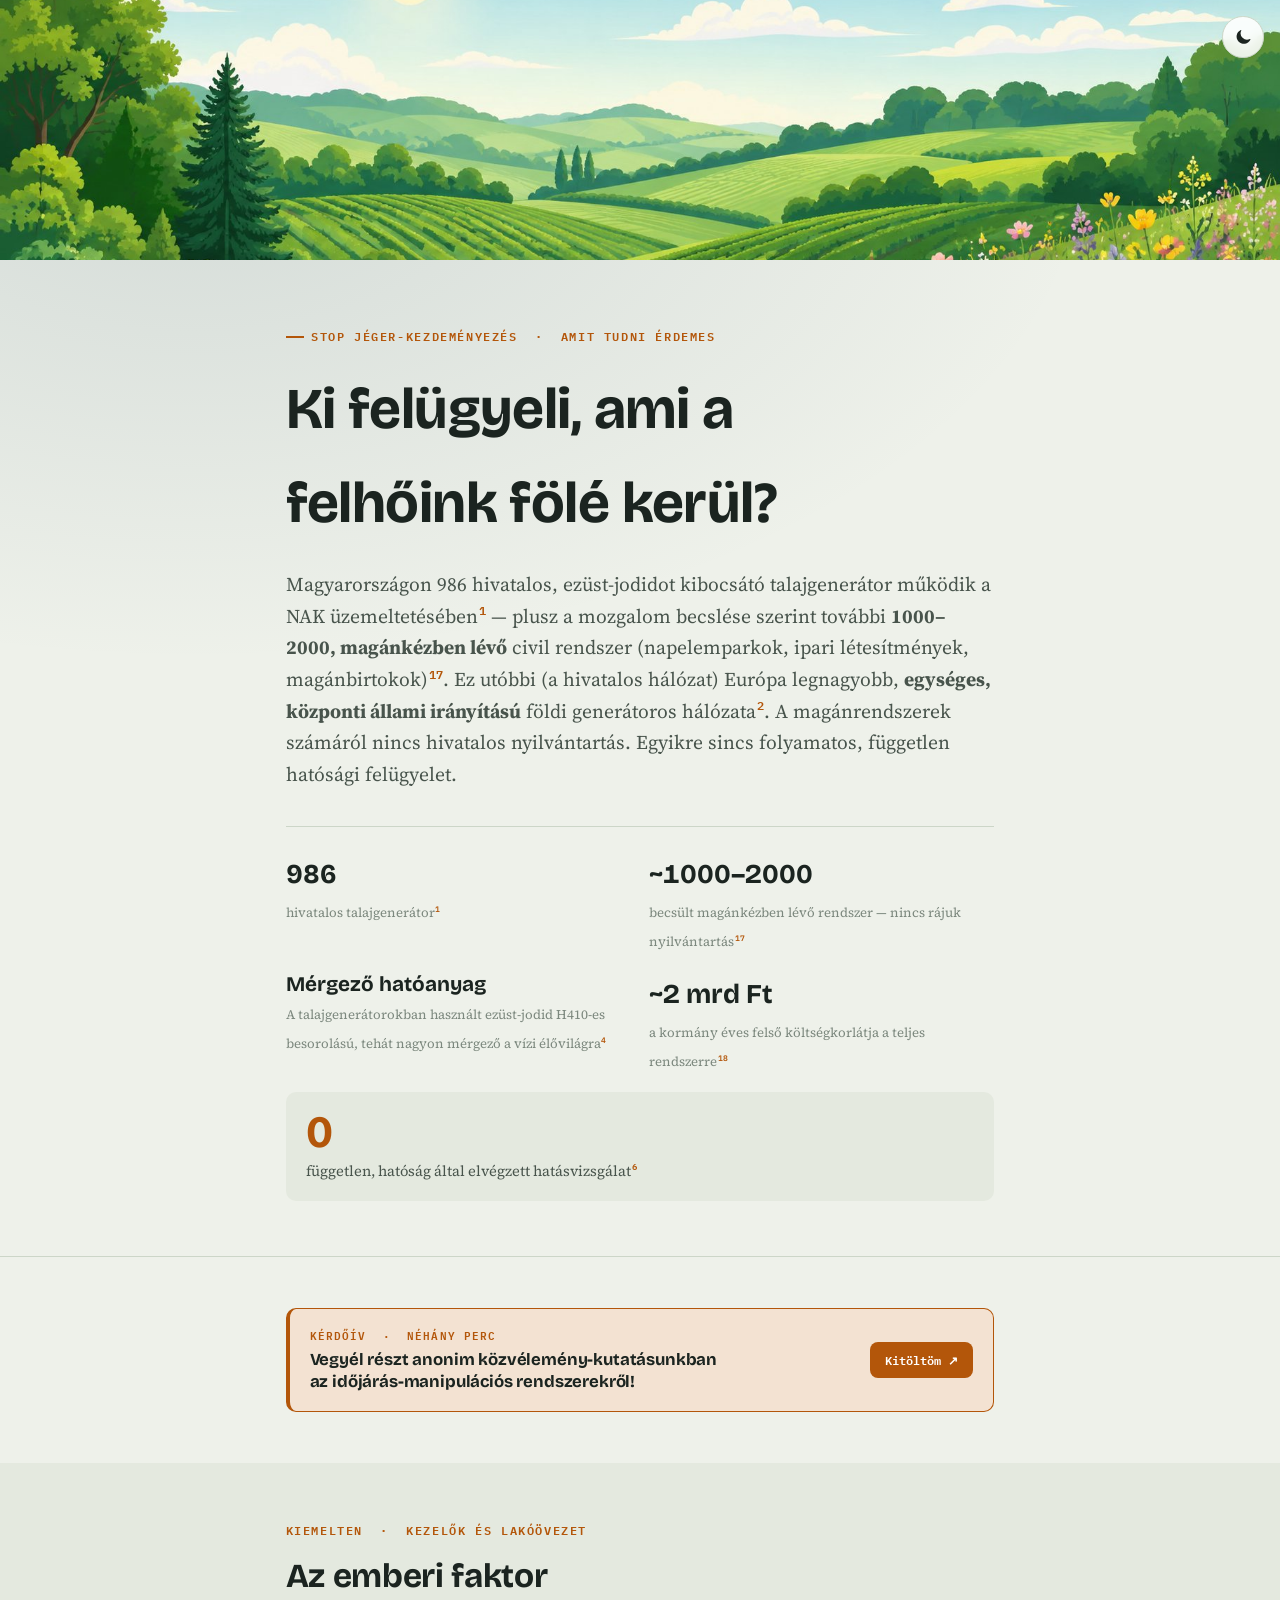
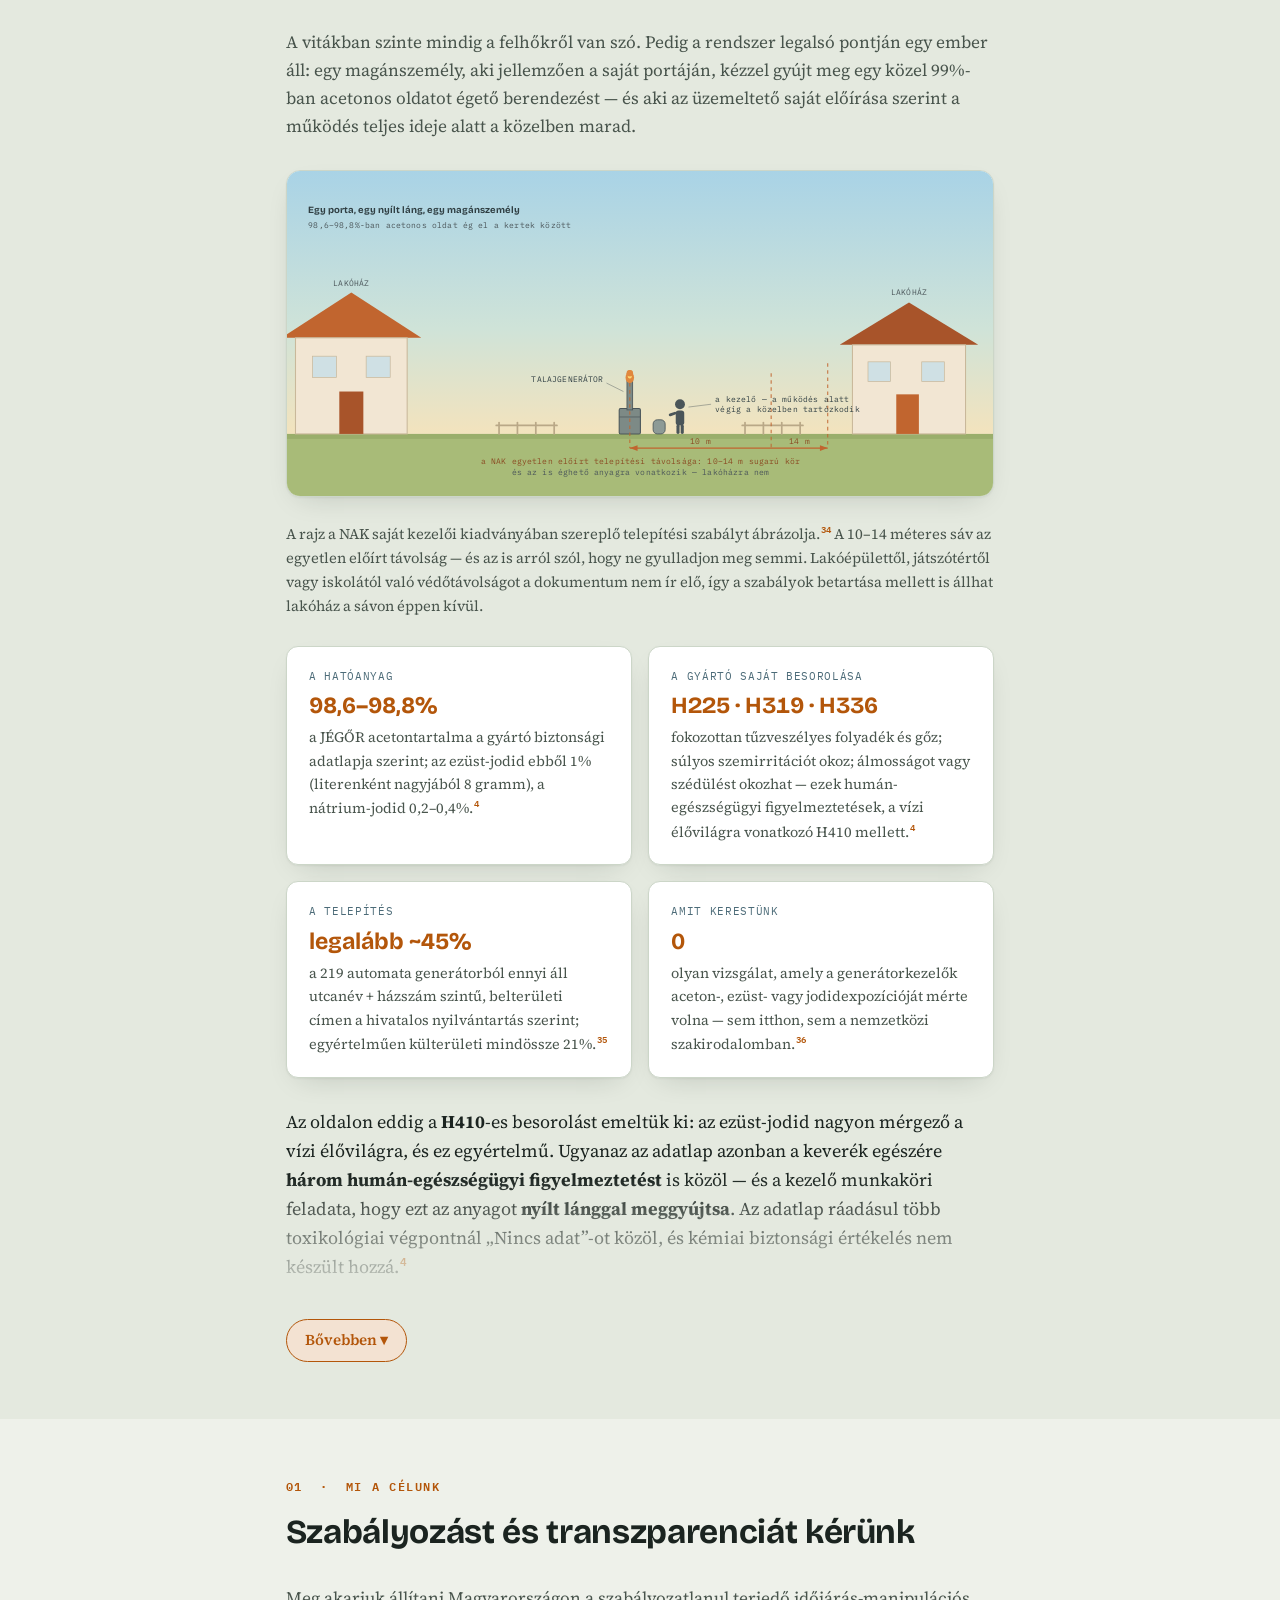
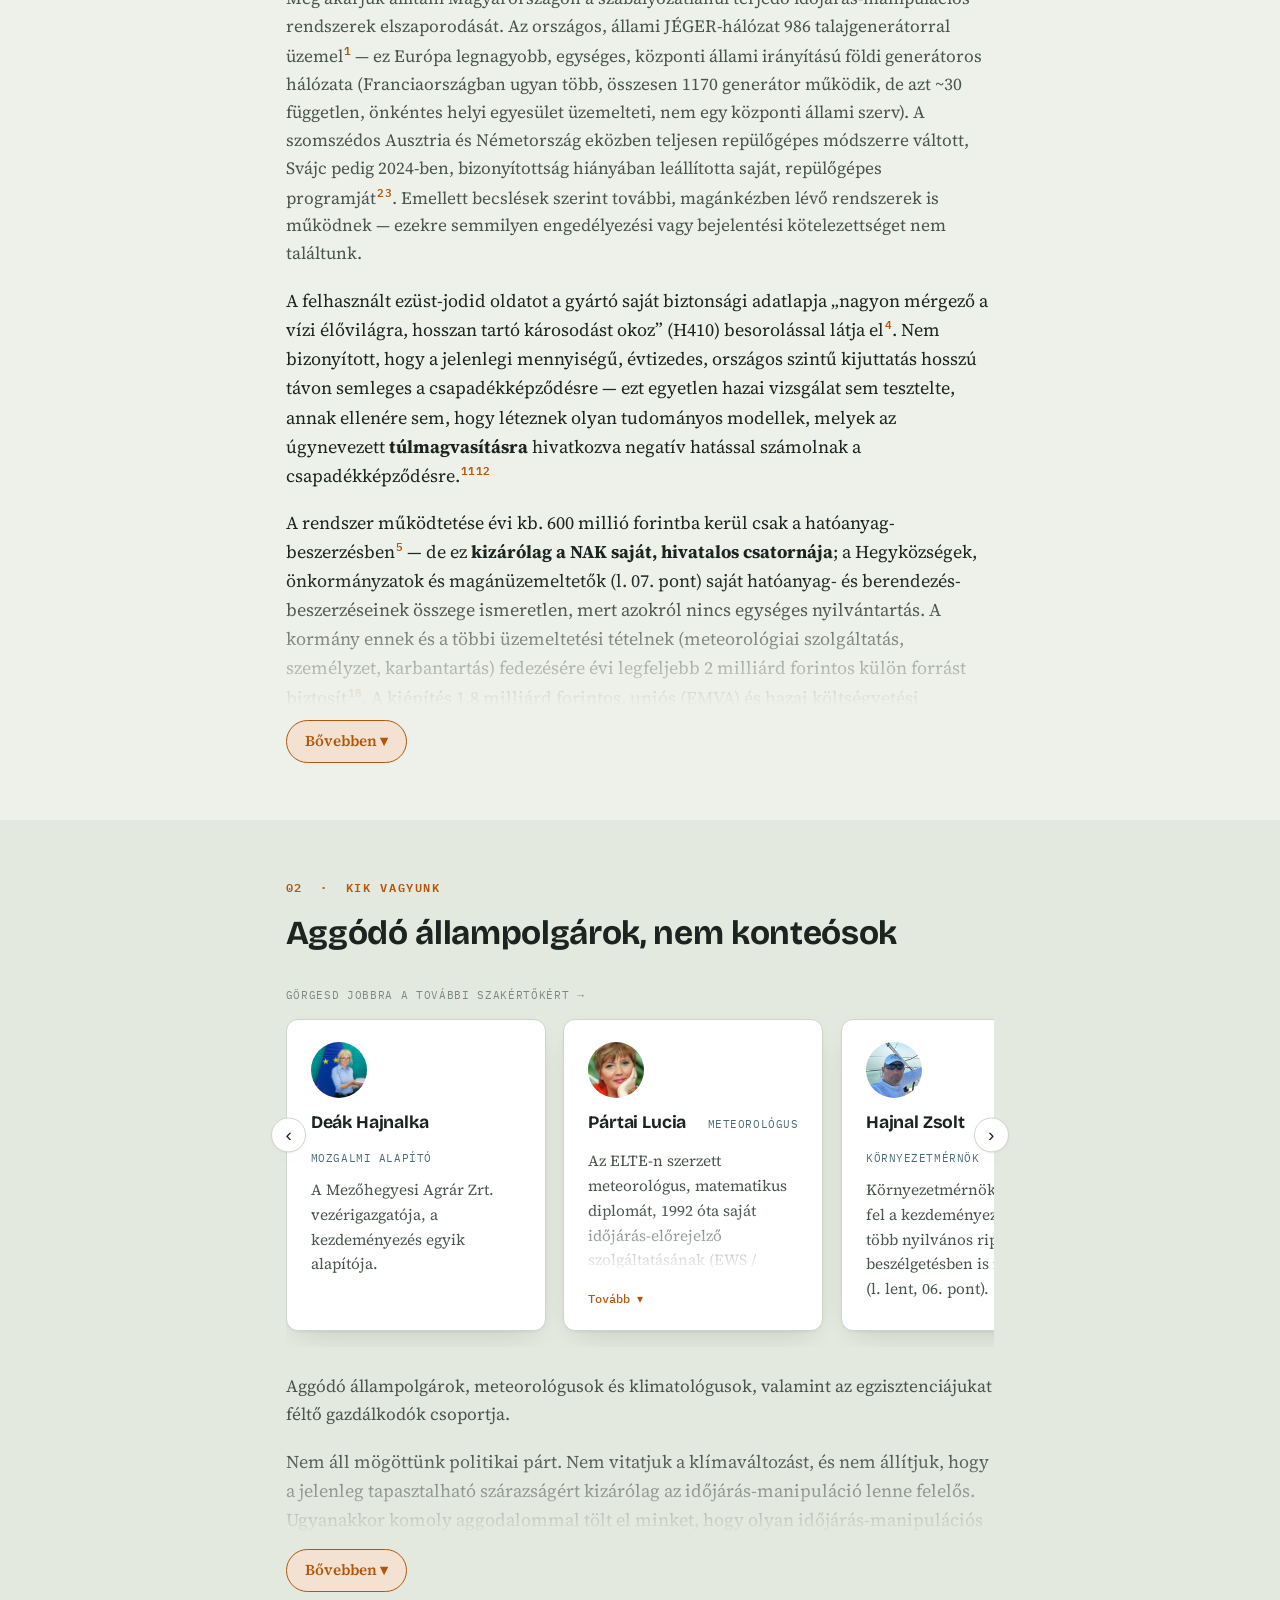
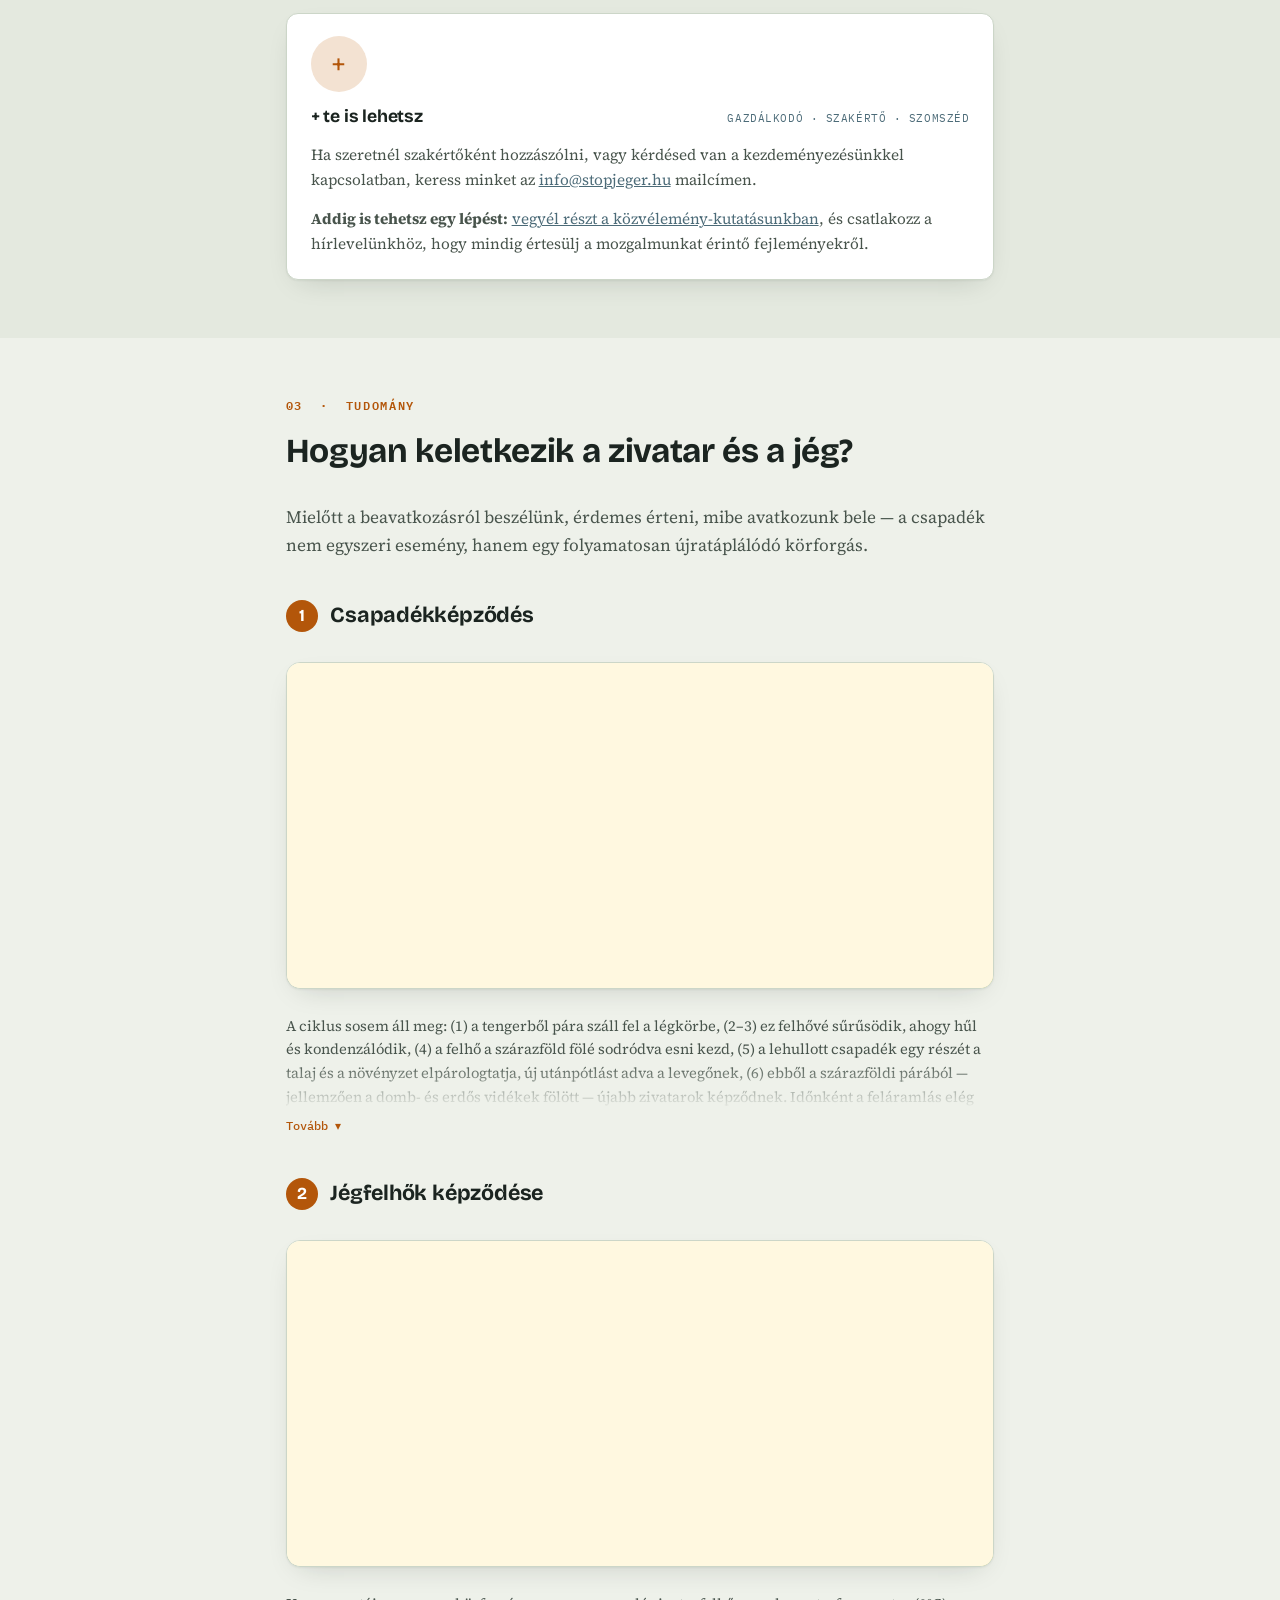
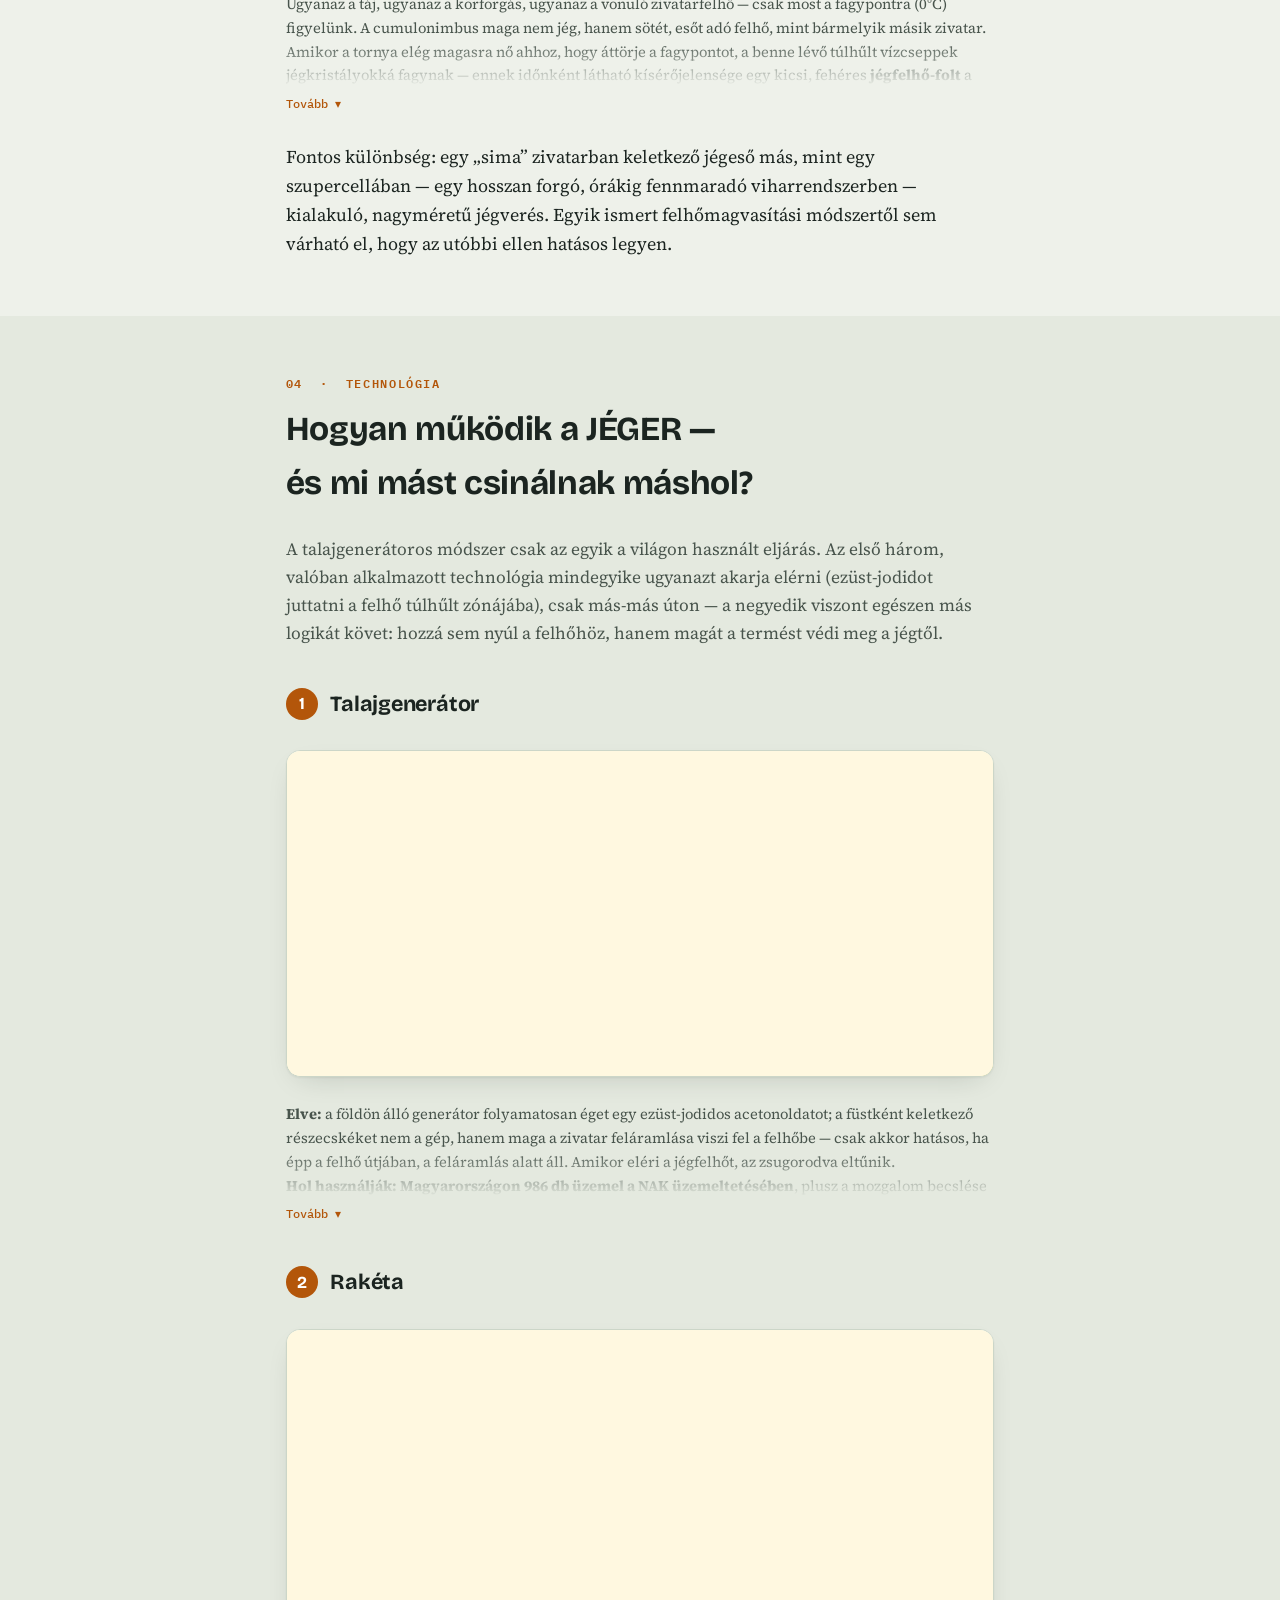
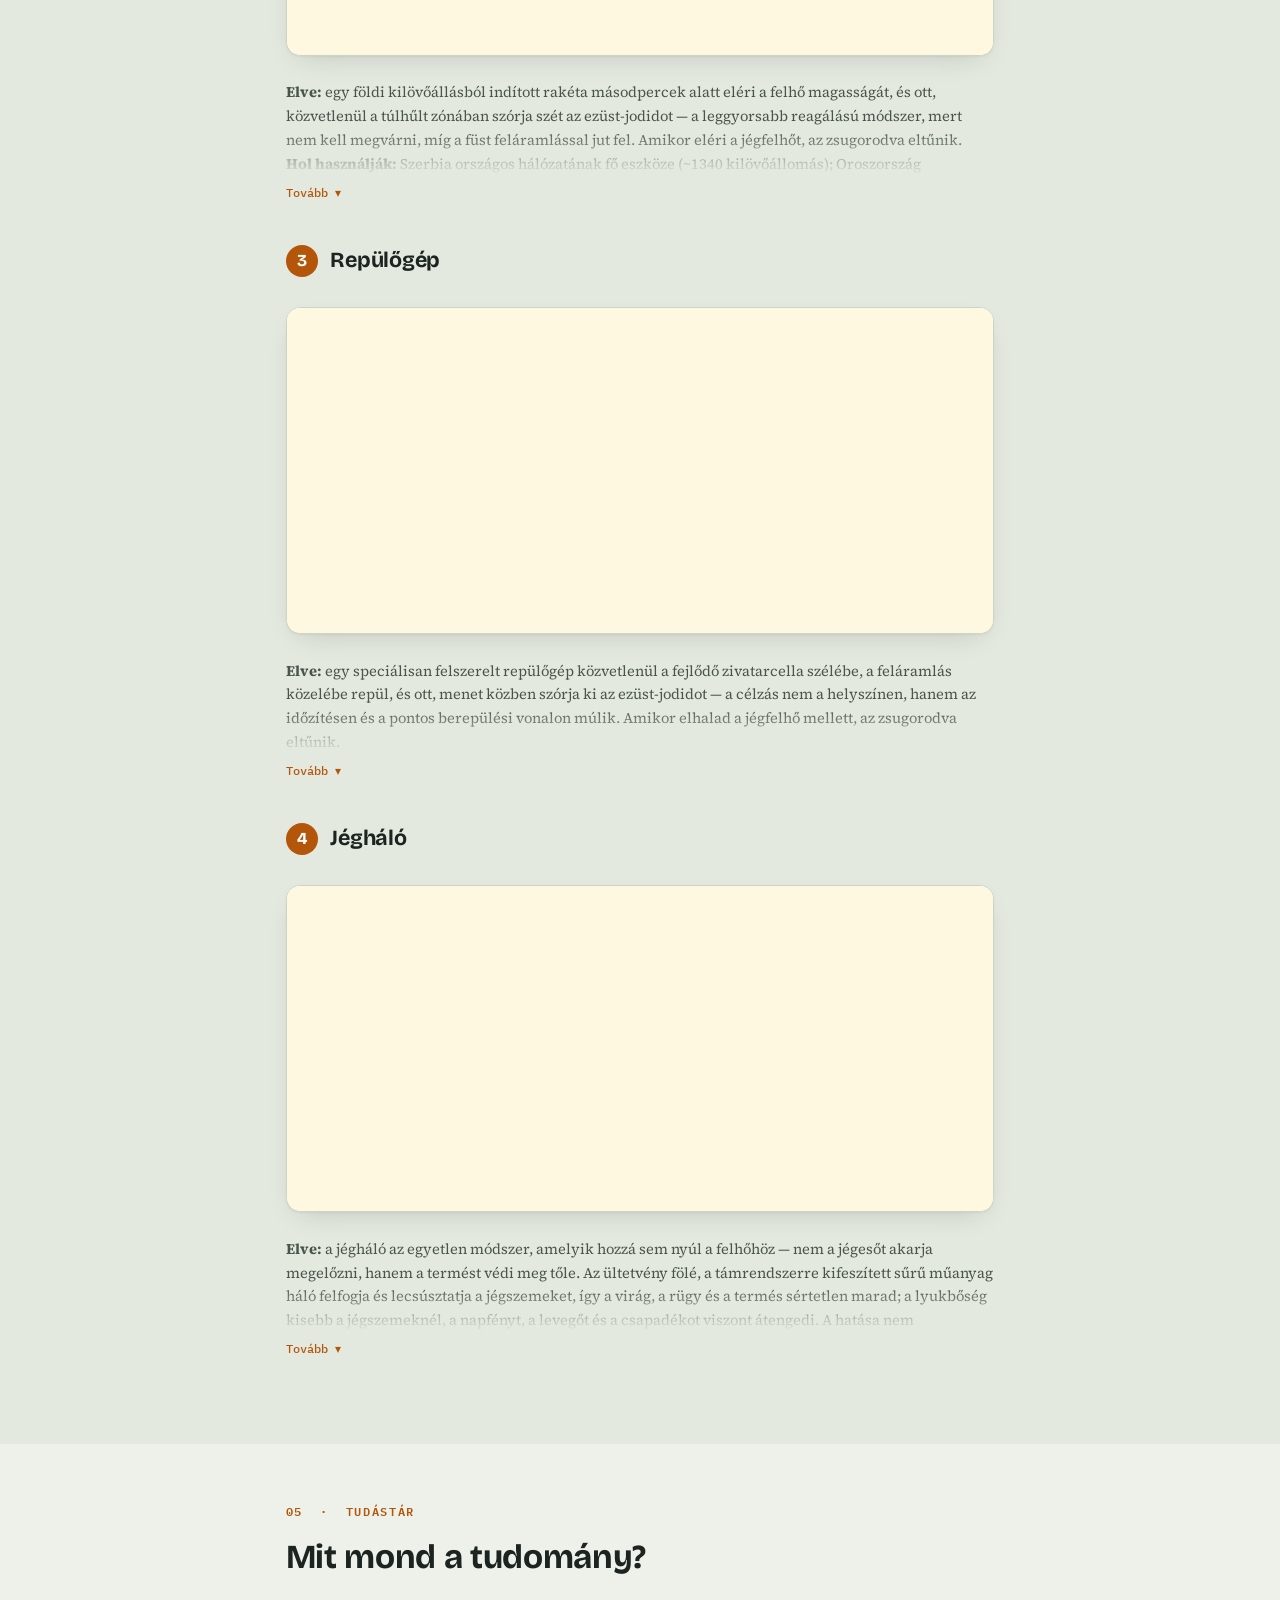
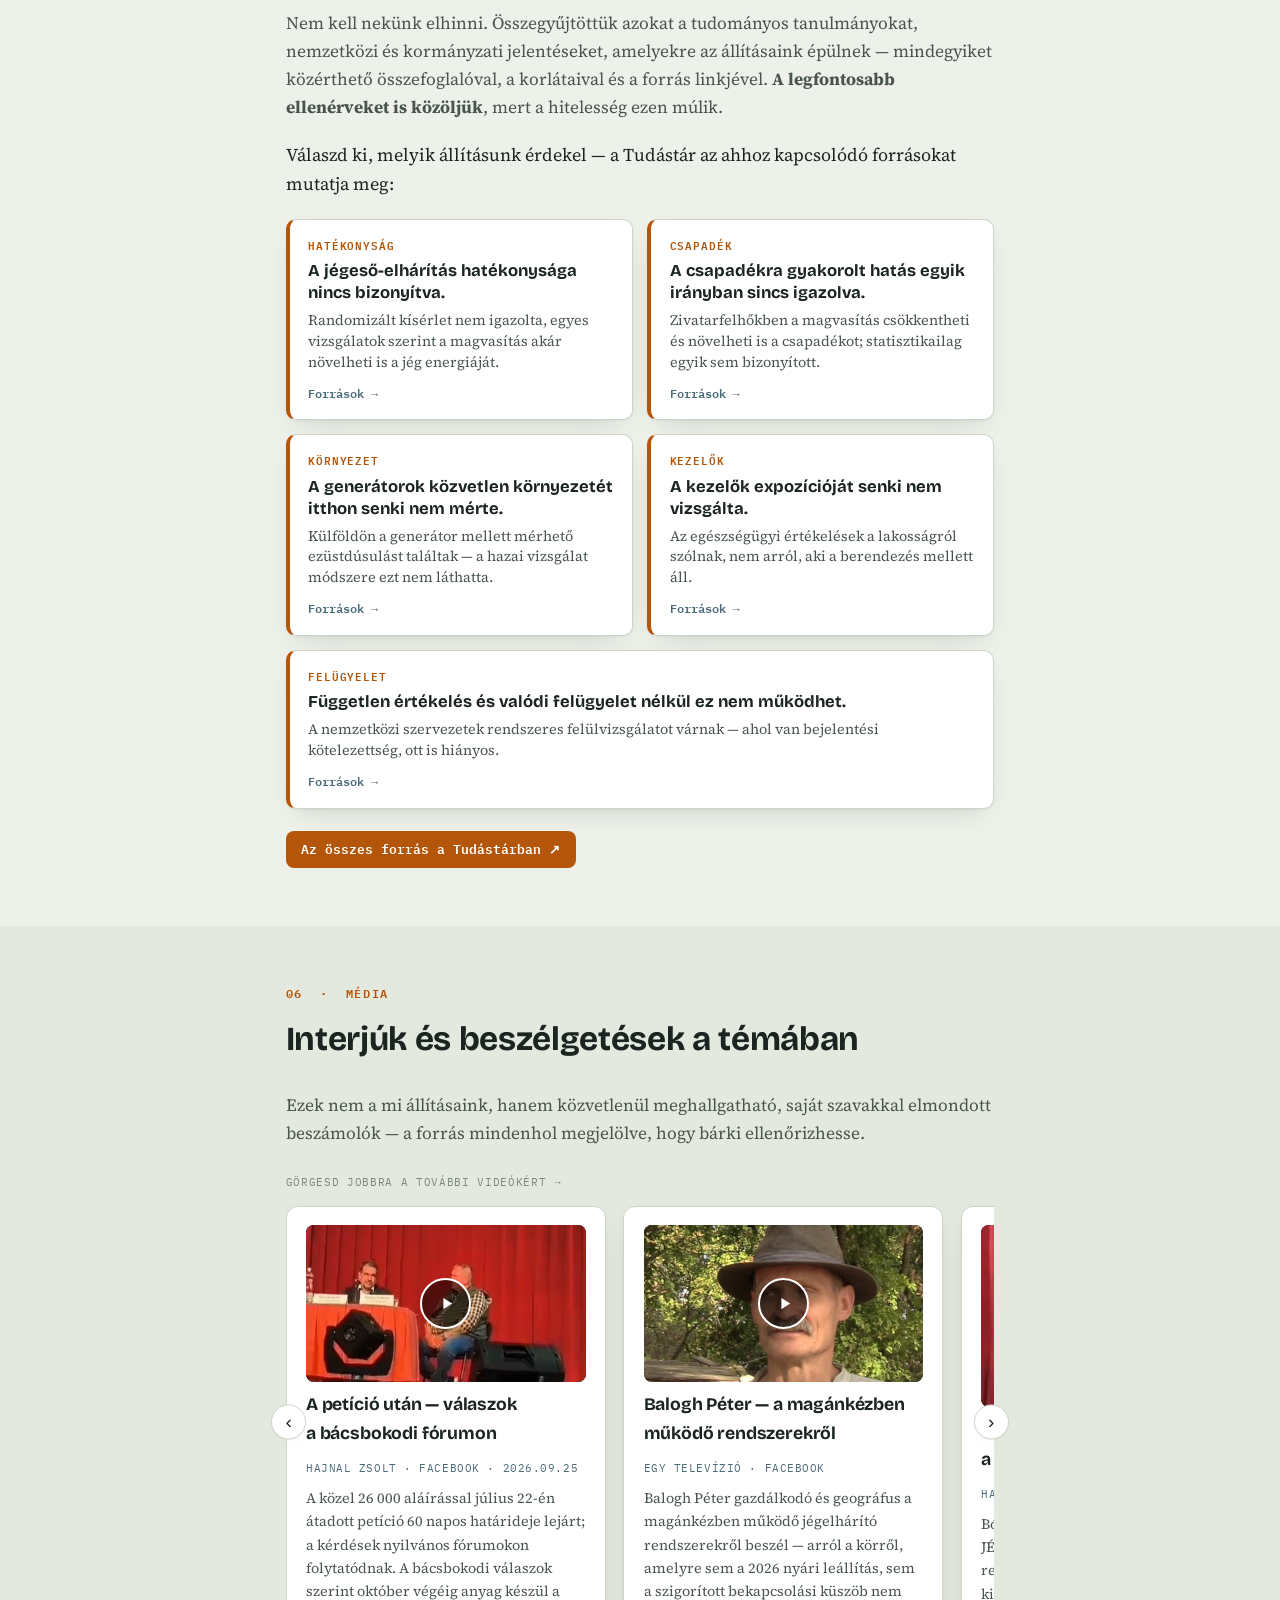
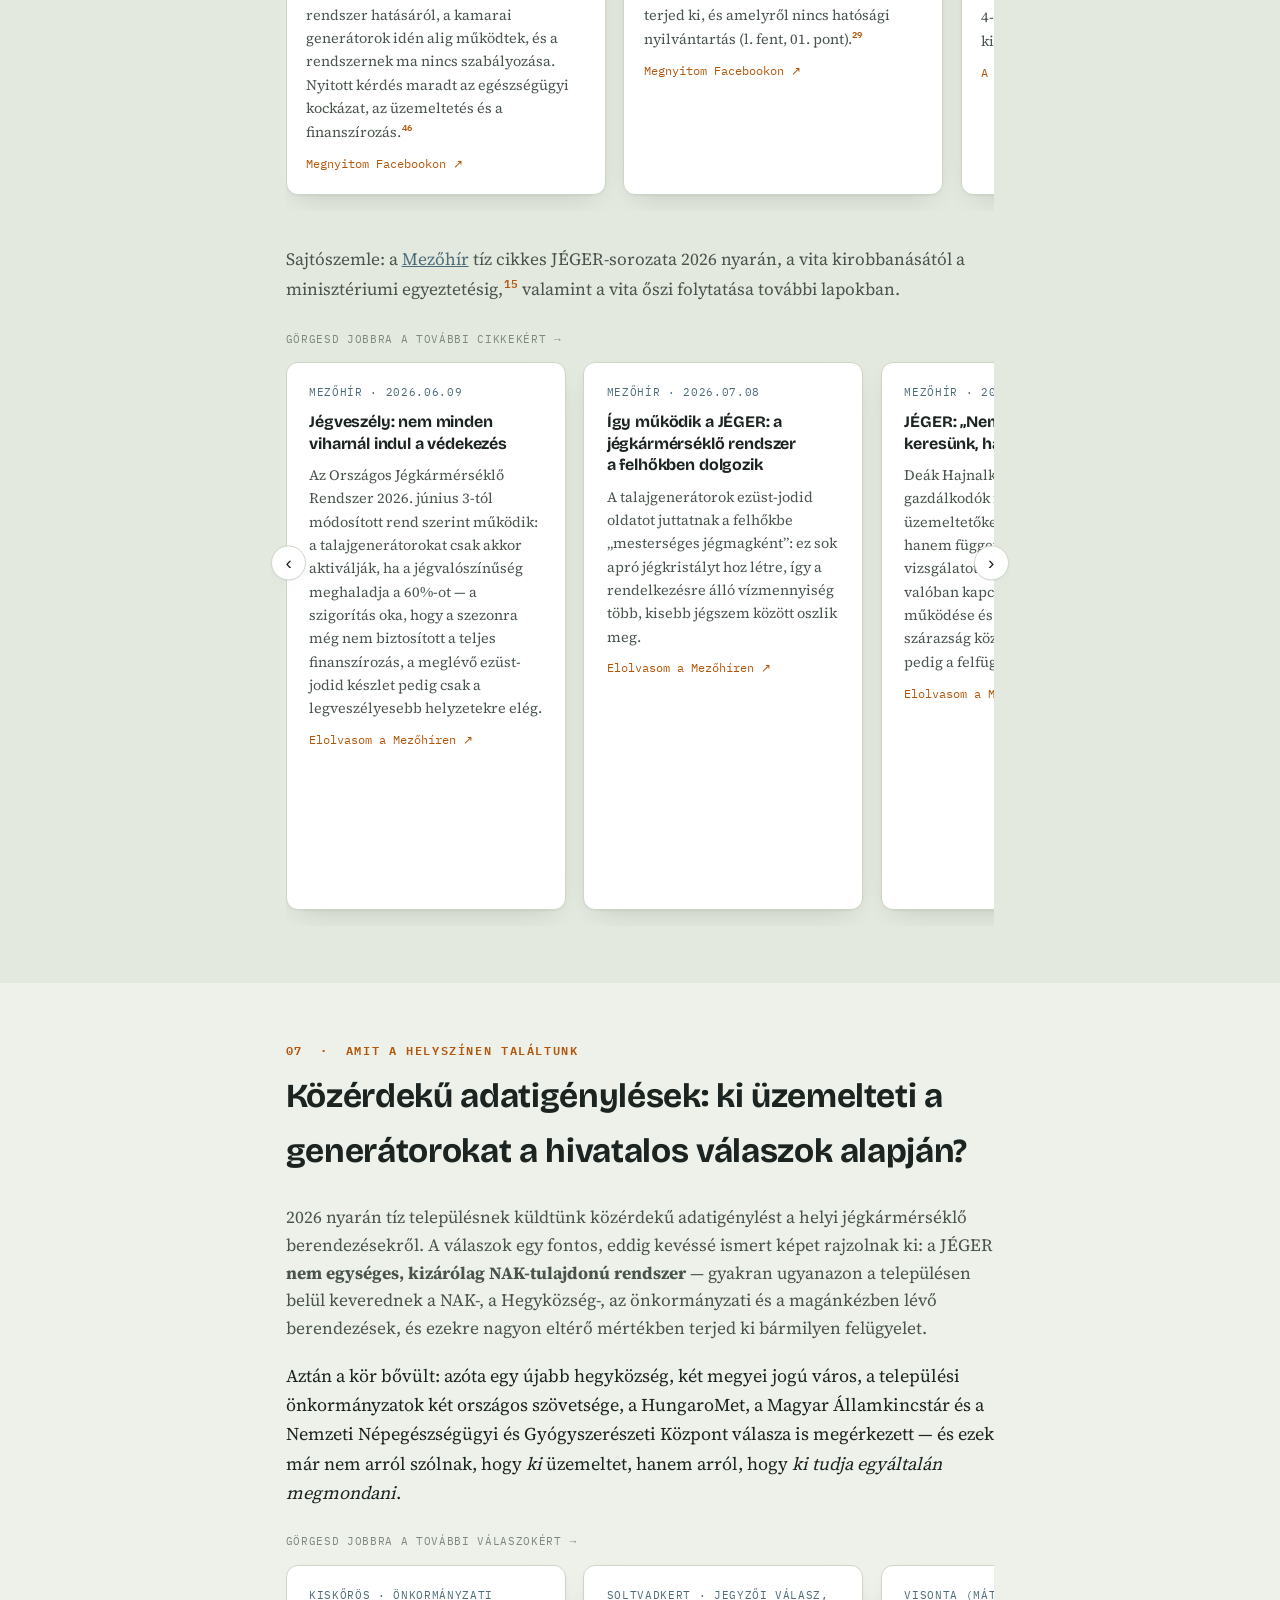
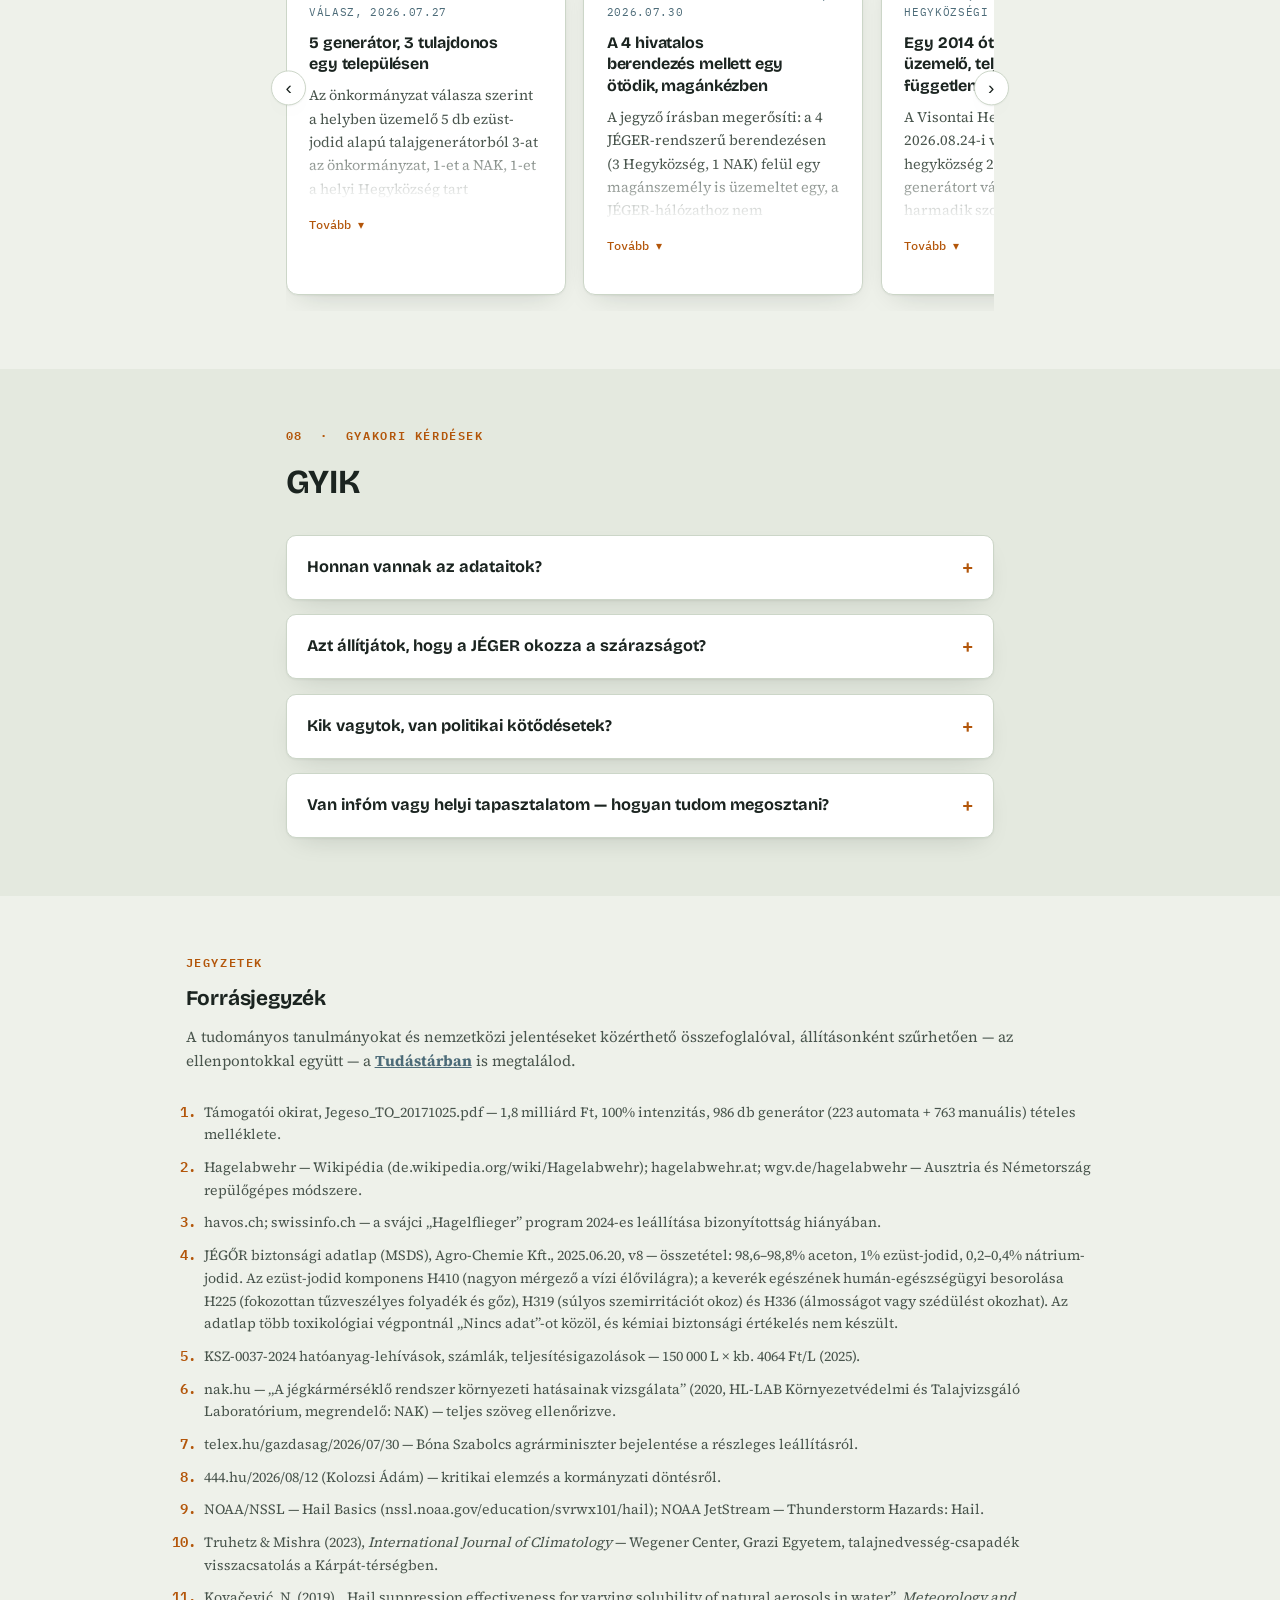
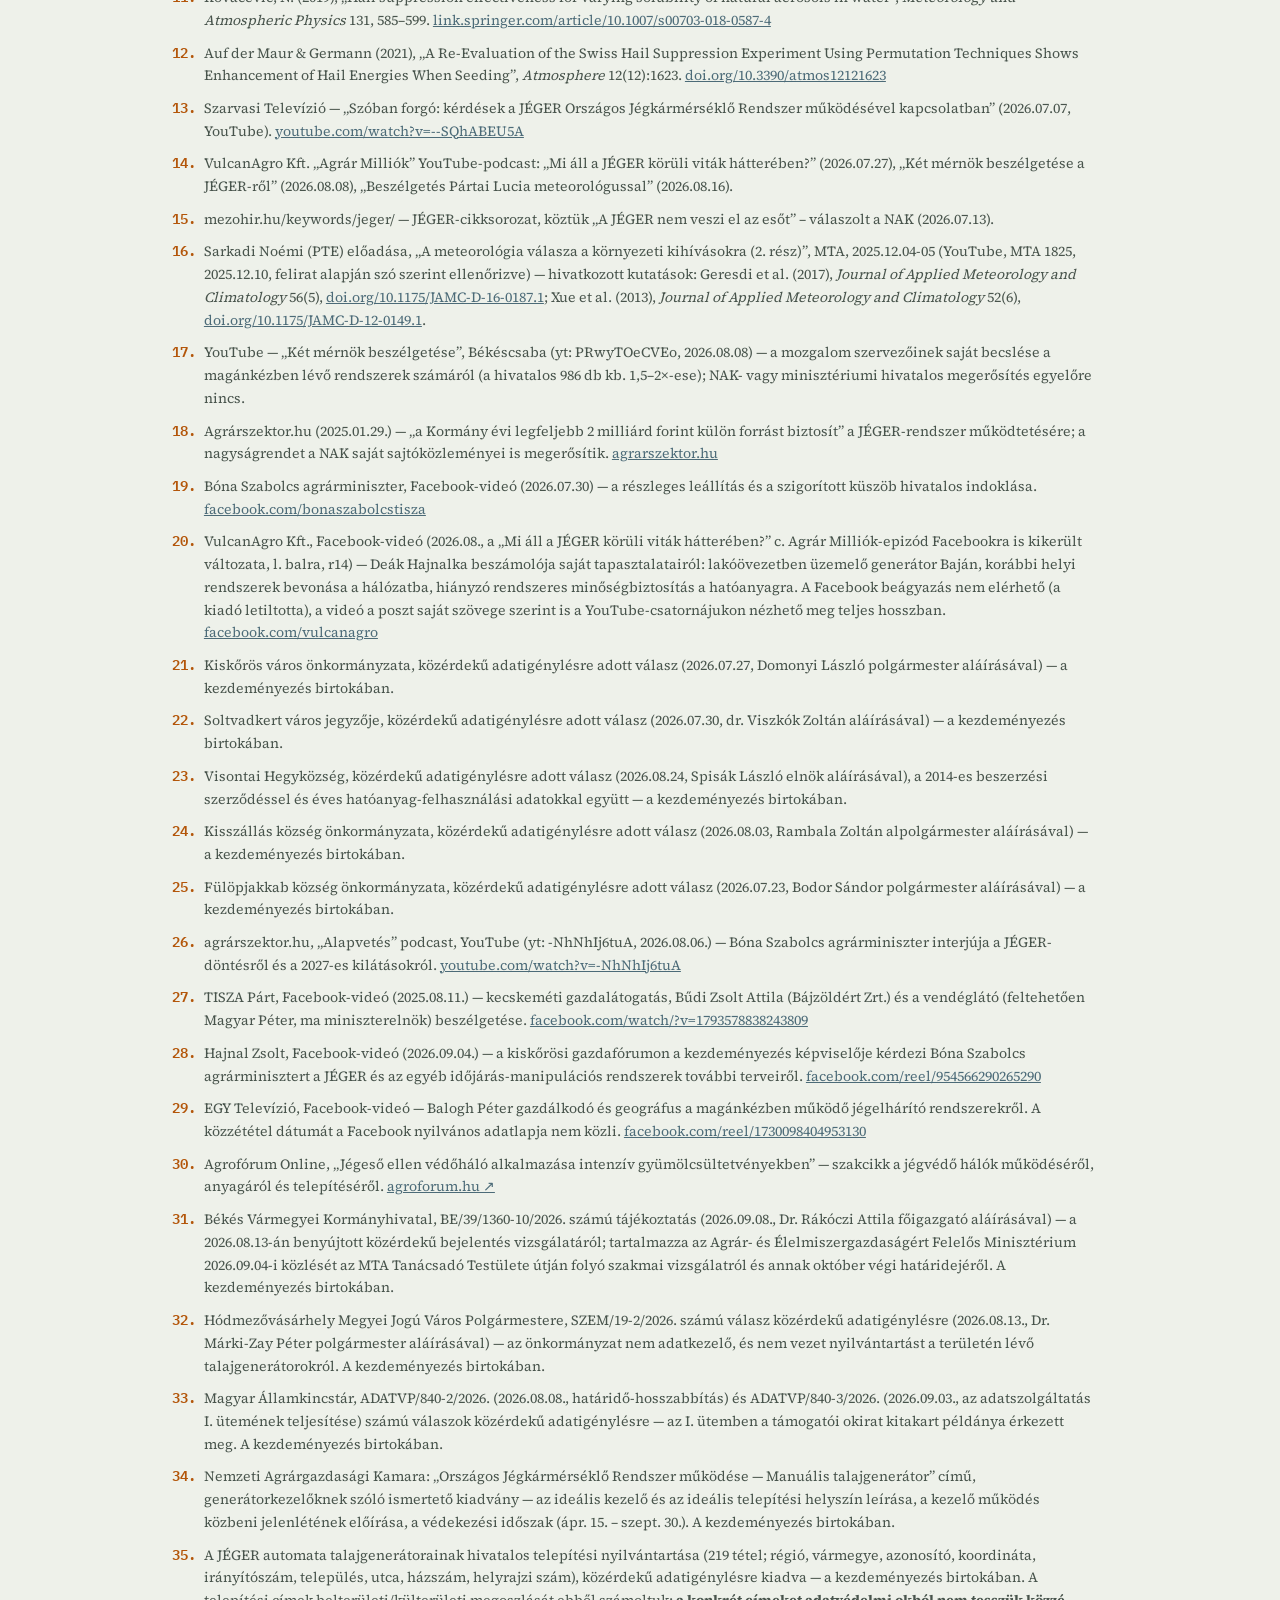
==== commit 3f23ffa4: "Olvashatosag: lenyithato blokkok (emberi faktor, cel, kik vagyunk, abrafeliratok, adatigenylesi kart" ====
--- a/index.html
+++ b/index.html
@@ -174,6 +174,29 @@
 p{margin:0 0 1.1rem}
 p:last-child{margin-bottom:0}
 .lead-p{font-size:1.08rem; color:var(--ink-soft)}
+/* ---------- lenyithato blokkok ---------- */
+[data-more].is-collapsed{
+  max-height:var(--more-h,11em); overflow:hidden;
+  -webkit-mask-image:linear-gradient(to bottom,#000 35%,transparent);
+  mask-image:linear-gradient(to bottom,#000 35%,transparent);
+}
+[data-more="sm"].is-collapsed{--more-h:6.4em; -webkit-mask-image:linear-gradient(to bottom,#000 50%,transparent); mask-image:linear-gradient(to bottom,#000 50%,transparent)}
+.press-card [data-more="sm"].is-collapsed,.profile-card [data-more="sm"].is-collapsed{--more-h:8em}
+[data-more].is-animating{overflow:hidden; transition:max-height .35s ease}
+.more-btn{
+  display:inline-flex; align-items:center; gap:.4rem; margin-top:.9rem;
+  font:inherit; font-weight:600; font-size:.95rem; color:var(--accent);
+  background:var(--accent-soft); border:1px solid var(--accent); border-radius:99px;
+  padding:.5rem 1.15rem; cursor:pointer;
+}
+.more-btn:hover{background:var(--accent); color:var(--accent-ink)}
+.more-btn:focus-visible{outline:2px solid var(--accent); outline-offset:2px}
+.more-btn.sm{
+  margin-top:.35rem; padding:0; border:0; border-radius:0; background:none;
+  font-family:'IBM Plex Mono',monospace; font-size:.75rem; font-weight:500; align-self:flex-start;
+}
+.more-btn.sm:hover{background:none; color:var(--accent); text-decoration:underline}
+@media print{ [data-more].is-collapsed{max-height:none; -webkit-mask-image:none; mask-image:none} .more-btn{display:none} }
 
 /* ---------- citations ---------- */
 sup.cite{
@@ -885,7 +908,8 @@
       </div>
     </div>
 
-    <p style="margin-top:1.8rem">Az oldalon eddig a <b>H410</b>-es besorolást emeltük ki: az ezüst-jodid nagyon mérgező a vízi élővilágra, és ez egyértelmű. Ugyanaz az adatlap azonban a keverék egészére <b>három humán-egészségügyi figyelmeztetést</b> is közöl — és a kezelő munkaköri feladata, hogy ezt az anyagot <b>nyílt lánggal meggyújtsa</b>. Az adatlap ráadásul több toxikológiai végpontnál „Nincs adat”-ot közöl, és kémiai biztonsági értékelés nem készült hozzá.<sup class="cite"><a href="#r4">4</a></sup></p>
+    <div class="more" data-more style="margin-top:1.8rem">
+    <p>Az oldalon eddig a <b>H410</b>-es besorolást emeltük ki: az ezüst-jodid nagyon mérgező a vízi élővilágra, és ez egyértelmű. Ugyanaz az adatlap azonban a keverék egészére <b>három humán-egészségügyi figyelmeztetést</b> is közöl — és a kezelő munkaköri feladata, hogy ezt az anyagot <b>nyílt lánggal meggyújtsa</b>. Az adatlap ráadásul több toxikológiai végpontnál „Nincs adat”-ot közöl, és kémiai biztonsági értékelés nem készült hozzá.<sup class="cite"><a href="#r4">4</a></sup></p>
 
     <p>Hogy ki végzi ezt, azt az üzemeltető saját, kezelőknek szóló kiadványa írja le. Az „ideális generátorkezelő” eszerint az, aki „precíz, gondos és lelkiismeretes”, <b>„nagyrészt otthon tartózkodik”</b>, „egyszerű érintőképernyős telefont tud/megtanul kezelni”, és <b>„eszköz számára kitelepítési helyszínt tud biztosítani”</b>. Működés közben pedig „a generátor működése közben a közelben tartózkodik… felügyeli a működést”. A dokumentum vegyianyag-kezelési képzettséget, foglalkozás-egészségügyi alkalmassági vizsgálatot vagy kötelező védőfelszerelést <b>nem említ</b> — betanításról ír, amit a kamara kollégái végeznek.<sup class="cite"><a href="#r34">34</a></sup></p>
 
@@ -904,6 +928,7 @@
     <p>És eddig csak a rendszer <b>szabályozott feléről</b> volt szó. Minden, amit fentebb leírtunk — a kezelői kiadvány, a betanítás, a diszpécser, az applikáció, a meghatározott védekezési időszak, sőt még a 10–14 méteres tűzvédelmi szabály is — <b>kizárólag a NAK 986 generátorára vonatkozik</b>.<sup class="cite"><a href="#r1">1</a></sup><sup class="cite"><a href="#r34">34</a></sup> A mozgalom becslése szerint emellett további <b>1000–2000 magánkézben lévő rendszer</b> működik az országban — napelemparkok, ipari létesítmények, magánbirtokok, hegyközségek berendezései.<sup class="cite"><a href="#r17">17</a></sup> Ezek nem elméleti rendszerek: az Egri borvidéken egy hegyközség 2014 óta két, a NAK hálózatához nem tartozó generátort üzemeltet egy magáncéggel szerződésben — 2018 és 2025 között 2900 liter acetonos oldat fogyott el bennük.<sup class="cite"><a href="#r37">37</a></sup> Ezekről nemhogy expozíciós mérés nincs: <b>még lista sincs.</b></p>
 
     <p>Nincs hatósági nyilvántartás arról, hol állnak — ezt két megyei jogú város is írásban megerősítette. Hódmezővásárhely polgármestere szerint az önkormányzat „a közigazgatási területén esetlegesen elhelyezett jégkárenyhítő talajgenerátorokról, azok pontos elhelyezkedéséről, számáról, valamint üzemeltetőiről nem vezet nyilvántartást”,<sup class="cite"><a href="#r32">32</a></sup> Székesfehérvár főjegyzője szerint pedig a hivatalnak a város területén működő berendezésekről „nincs tudomása”.<sup class="cite"><a href="#r38">38</a></sup> A települési önkormányzatok országos szövetsége azt sem tartja nyilván, mely tagönkormányzat területén áll generátor.<sup class="cite"><a href="#r40">40</a></sup> És nincs előírás arról sem, hogy <b>ki kezelheti</b> ezeket a berendezéseket, <b>milyen felkészültséggel</b>, <b>milyen hatóanyaggal</b>, <b>melyik hónapokban</b> és <b>milyen távolságra</b> a szomszéd házfalától. A 2026 nyári leállítás és a szigorított bekapcsolási küszöb sem terjed ki rájuk.<sup class="cite"><a href="#r17">17</a></sup> Ebben a körben tehát nem az a kérdés, hogy betartják-e a szabályokat — hanem az, hogy <b>nincsenek szabályok</b>, amiket be lehetne tartani. Pontosan ezért kérünk szabályozást: nem a 986 hivatalos generátor a teljes kép, hanem a becslések szerint a teljes hazai állomány harmada–fele.</p>
+    </div>
   </div>
 </section>
 
@@ -915,8 +940,10 @@
     </div>
     <p class="lead-p">Meg akarjuk állítani Magyarországon a szabályozatlanul terjedő időjárás-manipulációs rendszerek elszaporodását. Az országos, állami JÉGER-hálózat 986 talajgenerátorral üzemel<sup class="cite"><a href="#r1">1</a></sup> — ez Európa legnagyobb, egységes, központi állami irányítású földi generátoros hálózata (Franciaországban ugyan több, összesen 1170 generátor működik, de azt ~30 független, önkéntes helyi egyesület üzemelteti, nem egy központi állami szerv). A szomszédos Ausztria és Németország eközben teljesen repülőgépes módszerre váltott, Svájc pedig 2024-ben, bizonyítottság hiányában leállította saját, repülőgépes programját<sup class="cite"><a href="#r2">2</a></sup><sup class="cite"><a href="#r3">3</a></sup>. Emellett becslések szerint további, magánkézben lévő rendszerek is működnek — ezekre semmilyen engedélyezési vagy bejelentési kötelezettséget nem találtunk.</p>
     <p>A felhasznált ezüst-jodid oldatot a gyártó saját biztonsági adatlapja „nagyon mérgező a vízi élővilágra, hosszan tartó károsodást okoz” (H410) besorolással látja el<sup class="cite"><a href="#r4">4</a></sup>. Nem bizonyított, hogy a jelenlegi mennyiségű, évtizedes, országos szintű kijuttatás hosszú távon semleges a csapadékképződésre — ezt egyetlen hazai vizsgálat sem tesztelte, annak ellenére sem, hogy léteznek olyan tudományos modellek, melyek az úgynevezett <b>túlmagvasításra</b> hivatkozva negatív hatással számolnak a csapadékképződésre.<sup class="cite"><a href="#r11">11</a></sup><sup class="cite"><a href="#r12">12</a></sup></p>
+    <div class="more" data-more>
     <p>A rendszer működtetése évi kb. 600 millió forintba kerül csak a hatóanyag-beszerzésben<sup class="cite"><a href="#r5">5</a></sup> — de ez <b>kizárólag a NAK saját, hivatalos csatornája</b>; a Hegyközségek, önkormányzatok és magánüzemeltetők (l. 07. pont) saját hatóanyag- és berendezés-beszerzéseinek összege ismeretlen, mert azokról nincs egységes nyilvántartás. A kormány ennek és a többi üzemeltetési tételnek (meteorológiai szolgáltatás, személyzet, karbantartás) fedezésére évi legfeljebb 2 milliárd forintos külön forrást biztosít<sup class="cite"><a href="#r18">18</a></sup>. A kiépítés 1,8 milliárd forintos, uniós (EMVA) és hazai költségvetési társfinanszírozású támogatásból történt<sup class="cite"><a href="#r1">1</a></sup>, a jelenlegi üzemeltetés viszont — a mögöttes szerződések szerint — már tisztán hazai költségvetésből megy. Az egyetlen átfogó környezeti hatástanulmányt maga az üzemeltető (a Nemzeti Agrárgazdasági Kamara) rendelte meg egy magánlaboratóriumtól — nem egy hatóság írta elő, és a tanulmány saját maga javasolja, hogy ne legyen utána folyamatos ellenőrzés<sup class="cite"><a href="#r6">6</a></sup>. 2026 nyarán a kormány maga is elismerte a bizonytalanságot, és — társadalmi nyomásra, nem tudományos indokkal — a vármegyék többségében leállította a hivatalos rendszert<sup class="cite"><a href="#r7">7</a></sup><sup class="cite"><a href="#r8">8</a></sup>. <b>Fontos: ez a döntés kizárólag a NAK-üzemeltetésű, 986 generátoros hálózatra vonatkozik</b> — a becslések szerint további 1000–2000, magánkézben lévő rendszerre (napelemparkok, ipari létesítmények) sem a leállítás, sem a szigorúbb bekapcsolási küszöb, sem semmilyen egyéb felügyelet vagy nyilvántartási kötelezettség nem terjed ki<sup class="cite"><a href="#r17">17</a></sup>. Ez azonban politikai, bármikor visszavonható döntés, nem jogi garancia: célunk egy tartós, tudományos alapokon nyugvó szabályozás — ami a magánkézben lévő rendszerekre is kiterjed. Ebben magával a miniszterrel is egyetértünk: egy 2026.08.06-i interjúban kimondta, hogy még ha a jövő tavaszi tudományos jelentés igazolná is a rendszer hatásosságát, „akkor sem ebben a formában” — vagyis a jelenlegi, kizárólagosan állami üzemeltetésű modellben — indulna újra.<sup class="cite"><a href="#r26">26</a></sup></p>
     <p>2026 szeptemberében hatósági iratban is rögzült, hogy a felülvizsgálat ténylegesen folyik. A Békés Vármegyei Kormányhivatal — egy hozzá benyújtott közérdekű bejelentés nyomán — arról tájékoztatott, hogy az Agrár- és Élelmiszergazdaságért Felelős Minisztérium 2026. szeptember 4-i közlése szerint a JÉGER működését <b>a Magyar Tudományos Akadémia Tanácsadó Testülete útján, szakmai szempontból vizsgálja</b>, és a testület független tudományos véleménye és elemzése <b>várhatóan 2026. október végére</b> készül el; az eredményről a Minisztérium ad tájékoztatást.<sup class="cite"><a href="#r31">31</a></sup> Ez nem azonos a miniszter által említett, jövő tavaszra ígért jelentéssel — de ez az első olyan, hivatalos iratban rögzített időpont, ameddig érdemi tudományos állásfoglalás várható.</p>
+    </div>
   </div>
 </section>
 
@@ -926,9 +953,6 @@
       <span class="eyebrow">02 &nbsp;·&nbsp; Kik vagyunk</span>
       <h2>Aggódó állampolgárok, nem konteósok</h2>
     </div>
-    <p class="lead-p">Aggódó állampolgárok, meteorológusok és klimatológusok, valamint az egzisztenciájukat féltő gazdálkodók csoportja.</p>
-    <p>Nem áll mögöttünk politikai párt. Nem vitatjuk a klímaváltozást, és nem állítjuk, hogy a jelenleg tapasztalható szárazságért kizárólag az időjárás-manipuláció lenne felelős. Ugyanakkor komoly aggodalommal tölt el minket, hogy olyan időjárás-manipulációs rendszerek működnek országunkban, amelyeknek az egészség- és környezetkárosító hatásáról — beleértve a túlzott felhasználás esetén a csapadékképződés hátráltatását is — semmilyen független hatástanulmány nem érhető el, és érdemi, folyamatos állami kontroll sem létezik.</p>
-
     <div class="carousel-hint">Görgesd jobbra a további szakértőkért →</div>
     <div class="carousel">
       <button class="car-btn car-prev" type="button" aria-label="Előző szakértő">‹</button>
@@ -936,47 +960,52 @@
         <div class="profile-card">
           <div class="avatar"><img src="[data-uri]" alt="Deák Hajnalka portréja" loading="lazy"></div>
           <div class="who"><h3>Deák Hajnalka</h3><span class="role">mozgalmi alapító</span></div>
-          <p>A Mezőhegyesi Agrár Zrt. vezérigazgatója, a kezdeményezés egyik alapítója.</p>
+          <p data-more="sm">A Mezőhegyesi Agrár Zrt. vezérigazgatója, a kezdeményezés egyik alapítója.</p>
         </div>
         <div class="profile-card">
           <div class="avatar"><img src="[data-uri]" alt="Pártai Lucia portréja" loading="lazy"></div>
           <div class="who"><h3>Pártai Lucia</h3><span class="role">meteorológus</span></div>
-          <p>Az ELTE-n szerzett meteorológus, matematikus diplomát, 1992 óta saját időjárás-előrejelző szolgáltatásának (EWS / Eumet.hu) vezetője. A NAK 2018-as országos rendszere előtt tanulmányozta, előrejelezte a hevesi, soltvadkerti, enyingi kísérleti rendszert.</p>
+          <p data-more="sm">Az ELTE-n szerzett meteorológus, matematikus diplomát, 1992 óta saját időjárás-előrejelző szolgáltatásának (EWS / Eumet.hu) vezetője. A NAK 2018-as országos rendszere előtt tanulmányozta, előrejelezte a hevesi, soltvadkerti, enyingi kísérleti rendszert.</p>
         </div>
         <div class="profile-card">
           <div class="avatar"><img src="[data-uri]" alt=""></div>
           <div class="who"><h3>Hajnal Zsolt</h3><span class="role">környezetmérnök</span></div>
-          <p>Környezetmérnökként szólal fel a kezdeményezés mellett; több nyilvános riportban és beszélgetésben is részt vett (l. lent, 06. pont).</p>
+          <p data-more="sm">Környezetmérnökként szólal fel a kezdeményezés mellett; több nyilvános riportban és beszélgetésben is részt vett (l. lent, 06. pont).</p>
         </div>
         <div class="profile-card">
           <div class="avatar"><img src="[data-uri]" alt="Vázsonyi László portréja" loading="lazy"></div>
           <div class="who"><h3>Vázsonyi László</h3><span class="role">ügyvezető · Agrár Milliók podcast</span></div>
-          <p>A VulcanAgro Kft. ügyvezetője, az „Agrár Milliók” podcast műsorvezetője — több, lent (06. pont) is szereplő beszélgetést vezetett a JÉGER-ről.</p>
+          <p data-more="sm">A VulcanAgro Kft. ügyvezetője, az „Agrár Milliók” podcast műsorvezetője — több, lent (06. pont) is szereplő beszélgetést vezetett a JÉGER-ről.</p>
         </div>
         <div class="profile-card">
           <div class="avatar"><img src="[data-uri]" alt="Almásiné Baturin Beatrix Katalin portréja" loading="lazy"></div>
           <div class="who"><h3>Almásiné Baturin Beatrix Katalin</h3><span class="role">talajtani szakértő · növényorvos</span></div>
-          <p>Szaktanácsadó — 2019-ben az év női szaktanácsadója. Közösségi mozgatórugó, a PERANOX Kft. ügyvezető igazgatója.</p>
+          <p data-more="sm">Szaktanácsadó — 2019-ben az év női szaktanácsadója. Közösségi mozgatórugó, a PERANOX Kft. ügyvezető igazgatója.</p>
         </div>
         <div class="profile-card">
           <div class="avatar avatar-placeholder" aria-hidden="true"><span>SZ</span></div>
           <div class="who"><h3>Szuda Zoltán</h3><span class="role">környezetmérnök</span></div>
-          <p>Környezetmérnök, korábban az Agrárminisztériumnál (AM) dolgozott Budapesten.</p>
+          <p data-more="sm">Környezetmérnök, korábban az Agrárminisztériumnál (AM) dolgozott Budapesten.</p>
         </div>
         <div class="profile-card">
           <div class="avatar avatar-placeholder" aria-hidden="true"><span>BR</span></div>
           <div class="who"><h3>Békéscsabai Raktárszövetkezet</h3><span class="role">aggódó gazdálkodói szervezet</span></div>
-          <p>Sokat dolgoztak a téma körüljárásán; a helyzetükről Adamcsik László tollából jelentek meg cikkek.</p>
+          <p data-more="sm">Sokat dolgoztak a téma körüljárásán; a helyzetükről Adamcsik László tollából jelentek meg cikkek.</p>
         </div>
       </div>
       <button class="car-btn car-next" type="button" aria-label="Következő szakértő">›</button>
+    </div>
+
+    <div class="more" data-more style="margin-top:1.6rem; --more-h:9em">
+    <p class="lead-p">Aggódó állampolgárok, meteorológusok és klimatológusok, valamint az egzisztenciájukat féltő gazdálkodók csoportja.</p>
+    <p>Nem áll mögöttünk politikai párt. Nem vitatjuk a klímaváltozást, és nem állítjuk, hogy a jelenleg tapasztalható szárazságért kizárólag az időjárás-manipuláció lenne felelős. Ugyanakkor komoly aggodalommal tölt el minket, hogy olyan időjárás-manipulációs rendszerek működnek országunkban, amelyeknek az egészség- és környezetkárosító hatásáról — beleértve a túlzott felhasználás esetén a csapadékképződés hátráltatását is — semmilyen független hatástanulmány nem érhető el, és érdemi, folyamatos állami kontroll sem létezik.</p>
     </div>
 
     <div class="profile-cta-wrap">
       <div class="profile-card">
         <div class="avatar avatar-cta" aria-hidden="true">+</div>
         <div class="who"><h3>+ te is lehetsz</h3><span class="role">gazdálkodó · szakértő · szomszéd</span></div>
-        <p>Ha szeretnél szakértőként hozzászólni, vagy kérdésed van a kezdeményezésünkkel kapcsolatban, keress minket az <a href="mailto:info@stopjeger.hu">info@stopjeger.hu</a> mailcímen.</p>
+        <p data-more="sm">Ha szeretnél szakértőként hozzászólni, vagy kérdésed van a kezdeményezésünkkel kapcsolatban, keress minket az <a href="mailto:info@stopjeger.hu">info@stopjeger.hu</a> mailcímen.</p>
         <p style="margin-top:.2rem"><b>Addig is tehetsz egy lépést:</b> <a href="/kerdoiv" target="_blank" rel="noopener">vegyél részt a közvélemény-kutatásunkban</a>, és csatlakozz a hírlevelünkhöz, hogy mindig értesülj a mozgalmunkat érintő fejleményekről.</p>
       </div>
     </div>
@@ -1221,7 +1250,7 @@
           <rect x="0" y="0" width="1000" height="460" fill="#fff8e0" class="storm-flash-land"/>
         </svg>
       </div>
-      <figcaption>
+      <figcaption data-more="sm">
         A ciklus sosem áll meg: (1) a tengerből pára száll fel a légkörbe, (2–3) ez felhővé sűrűsödik, ahogy hűl és kondenzálódik, (4) a felhő a szárazföld fölé sodródva esni kezd, (5) a lehullott csapadék egy részét a talaj és a növényzet elpárologtatja, új utánpótlást adva a levegőnek, (6) ebből a szárazföldi párából — jellemzően a domb- és erdős vidékek fölött — újabb zivatarok képződnek. Időnként a feláramlás elég erős ahhoz, hogy valódi, magasba tornyosuló zivatarfelhő (cumulonimbus) alakuljon ki — ez ugyanúgy vonul a táj fölött, mint a többi felhő, csak jóval magasabbra nő, villámlik, és erős esőt szór. Ilyenkor néha egy kicsi, fehéres folt is megjelenik mellette — ez a lentebb bemutatott jégképződés látható jele. A zivatar nem csak a tenger felől érkezhet: legalább ennyire gyakran a szárazföld, jellemzően a domb- és erdős vidékek fölött, a nappali felmelegedés hatására alakul ki helyben.
       </figcaption>
     </figure>
@@ -1469,7 +1498,7 @@
           <rect x="0" y="0" width="1000" height="460" fill="#fff8e0" class="storm-flash-land"/>
         </svg>
       </div>
-      <figcaption>
+      <figcaption data-more="sm">
         Ugyanaz a táj, ugyanaz a körforgás, ugyanaz a vonuló zivatarfelhő — csak most a fagypontra (0°C) figyelünk. A cumulonimbus maga nem jég, hanem sötét, esőt adó felhő, mint bármelyik másik zivatar. Amikor a tornya elég magasra nő ahhoz, hogy áttörje a fagypontot, a benne lévő túlhűlt vízcseppek jégkristályokká fagynak — ennek időnként látható kísérőjelensége egy kicsi, fehéres <b>jégfelhő-folt</b> a torony tetején. Minél tovább marad ott, annál több réteget nőhet a jégszem, mielőtt kihullik. Ez a folt kizárólag a magasba tornyosuló cumulonimbuszban jelenik meg — a szelíd, alacsony esőfelhők fizikailag nem tudnak elég magasra jutni a fagypont fölé, ezért azoknál sosem látjuk. Az sem számít, honnan indult a vihar: a tenger felől érkező és a szárazföld fölött helyben kialakuló zivatar egyaránt termelhet jeget, ha elég erős a feláramlása.
         <span class="src-note">Forrás: NOAA/NSSL — Hail Basics · NOAA JetStream — Thunderstorm Hazards: Hail<sup class="cite"><a href="#r9">9</a></sup></span>
       </figcaption>
@@ -1640,7 +1669,7 @@
           <rect x="0" y="0" width="1000" height="460" fill="#fff8e0" class="storm-flash-land"/>
         </svg>
       </div>
-      <figcaption>
+      <figcaption data-more="sm">
         <b>Elve:</b> a földön álló generátor folyamatosan éget egy ezüst-jodidos acetonoldatot; a füstként keletkező részecskéket nem a gép, hanem maga a zivatar feláramlása viszi fel a felhőbe — csak akkor hatásos, ha épp a felhő útjában, a feláramlás alatt áll. Amikor eléri a jégfelhőt, az zsugorodva eltűnik.<br>
         <b>Hol használják:</b> <b>Magyarországon 986 db üzemel a NAK üzemeltetésében</b>, plusz a mozgalom becslése szerint további 1000–2000, magánkézben lévő civil rendszer<sup class="cite"><a href="#r17">17</a></sup> — ez a legnagyobb, egységes, központi irányítású földi generátoros hálózat Európában. Franciaországban (ANELFA) összesen több, 1170 generátor működik, de azt ~30 független helyi egyesület üzemelteti, és négyzetkilométerre vetítve a sűrűsége <b>kb. az ötöde</b> a magyarnak (0,0021 db/km² a magyar 0,0106 db/km²-hez képest). Spanyolországban (Madrid tartomány) mindössze 24 db van. A legolcsóbb, de legkevésbé célzott módszer — nem lehet odairányítani, csak ott lehet felállítani, ahol a zivatarok valószínűleg elhaladnak.
       </figcaption>
@@ -1790,7 +1819,7 @@
           <rect x="0" y="0" width="1000" height="460" fill="#fff8e0" class="storm-flash-land"/>
         </svg>
       </div>
-      <figcaption>
+      <figcaption data-more="sm">
         <b>Elve:</b> egy földi kilövőállásból indított rakéta másodpercek alatt eléri a felhő magasságát, és ott, közvetlenül a túlhűlt zónában szórja szét az ezüst-jodidot — a leggyorsabb reagálású módszer, mert nem kell megvárni, míg a füst feláramlással jut fel. Amikor eléri a jégfelhőt, az zsugorodva eltűnik.<br>
         <b>Hol használják:</b> Szerbia országos hálózatának fő eszköze (~1340 kilövőállomás); Oroszország kaukázusi térségében ipari méretekben, 1967 óta; és Svájcban is ezt használták történelmileg, mielőtt a mai repülőgépes módszerre váltottak. Kilövésenként külön hatóanyag-töltetet igényel.
       </figcaption>
@@ -1941,7 +1970,7 @@
           <rect x="0" y="0" width="1000" height="460" fill="#fff8e0" class="storm-flash-land"/>
         </svg>
       </div>
-      <figcaption>
+      <figcaption data-more="sm">
         <b>Elve:</b> egy speciálisan felszerelt repülőgép közvetlenül a fejlődő zivatarcella szélébe, a feláramlás közelébe repül, és ott, menet közben szórja ki az ezüst-jodidot — a célzás nem a helyszínen, hanem az időzítésen és a pontos berepülési vonalon múlik. Amikor elhalad a jégfelhő mellett, az zsugorodva eltűnik.<br>
         <b>Hol használják:</b> Ausztria (Stájerország, 1986 óta kizárólag ez) és Németország (Bajorország, Baden-Württemberg) mai fő módszere; Kanadában, Albertában is erre álltak át 1996-ban, biztosítói finanszírozásból. Pilótát, gépet és folyamatos riasztásra készenlétet igényel.
       </figcaption>
@@ -2132,7 +2161,7 @@
           <rect x="0" y="0" width="1000" height="460" fill="#fff8e0" class="storm-flash-land"/>
         </svg>
       </div>
-      <figcaption>
+      <figcaption data-more="sm">
         <b>Elve:</b> a jégháló az egyetlen módszer, amelyik hozzá sem nyúl a felhőhöz — nem a jégesőt akarja megelőzni, hanem a termést védi meg tőle. Az ültetvény fölé, a támrendszerre kifeszített sűrű műanyag háló felfogja és lecsúsztatja a jégszemeket, így a virág, a rügy és a termés sértetlen marad; a lyukbőség kisebb a jégszemeknél, a napfényt, a levegőt és a csapadékot viszont átengedi. A hatása nem valószínűségi kérdés: a lefedett területen a jégkár gyakorlatilag megszűnik — a háló mellett, a lefedetlen sorokban viszont ugyanúgy megmarad.<br>
         <b>Hol használják:</b> Észak-Olaszország (Dél-Tirol) intenzív almásaiban, valamint Ausztriában, Svájcban és Franciaországban évtizedek óta bevett gyakorlat; Magyarországon is terjed az intenzív gyümölcs- és szőlőültetvényekben.<sup class="cite"><a href="#r30">30</a></sup> Nem kell hozzá hatóanyag, riasztás, készenlét, sem meteorológiai szakértelem: a felszerelés után a kezelése (tavaszi kifeszítés, betakarítás utáni összehúzás) rutinmunka, és a hatása nem függ attól, honnan érkezik a zivatar. Cserébe beruházásigényes — oszlop, huzal és háló kell hozzá —, és pontosan akkora területet véd, amekkorát lefednek: nagy szántóföldi táblákra nem gazdaságos, intenzív ültetvényre viszont igen.
       </figcaption>
@@ -2401,62 +2430,62 @@
         <div class="press-card">
           <span class="outlet">Kiskőrös · önkormányzati válasz, 2026.07.27</span>
           <h3>5 generátor, 3 tulajdonos egy településen</h3>
-          <p>Az önkormányzat válasza szerint a helyben üzemelő 5 db ezüst-jodid alapú talajgenerátorból 3-at az önkormányzat, 1-et a NAK, 1-et a helyi Hegyközség tart tulajdonában és üzemeltet.<sup class="cite"><a href="#r21">21</a></sup></p>
+          <p data-more="sm">Az önkormányzat válasza szerint a helyben üzemelő 5 db ezüst-jodid alapú talajgenerátorból 3-at az önkormányzat, 1-et a NAK, 1-et a helyi Hegyközség tart tulajdonában és üzemeltet.<sup class="cite"><a href="#r21">21</a></sup></p>
         </div>
         <div class="press-card">
           <span class="outlet">Soltvadkert · jegyzői válasz, 2026.07.30</span>
           <h3>A 4 hivatalos berendezés mellett egy ötödik, magánkézben</h3>
-          <p>A jegyző írásban megerősíti: a 4 JÉGER-rendszerű berendezésen (3 Hegyközség, 1 NAK) felül egy magánszemély is üzemeltet egy, a JÉGER-hálózathoz nem kapcsolódó, más működési elvű berendezést a településen.<sup class="cite"><a href="#r22">22</a></sup></p>
+          <p data-more="sm">A jegyző írásban megerősíti: a 4 JÉGER-rendszerű berendezésen (3 Hegyközség, 1 NAK) felül egy magánszemély is üzemeltet egy, a JÉGER-hálózathoz nem kapcsolódó, más működési elvű berendezést a településen.<sup class="cite"><a href="#r22">22</a></sup></p>
         </div>
         <div class="press-card">
           <span class="outlet">Visonta (Mátra-vidék) · hegyközségi válasz, 2026.08.24</span>
           <h3>Egy 2014 óta önállóan üzemelő, teljesen NAK-független rendszer</h3>
-          <p>A Visontai Hegyközség 2026.08.24-i válasza szerint a hegyközség 2014-ben saját generátort vásárolt, amelyet egy harmadik szolgáltató, a „MeteoCoOrd” riaszt és lát el hatóanyaggal; a válasz szerint a berendezésre környezeti vagy egészségügyi hatásvizsgálat nem készült.<sup class="cite"><a href="#r23">23</a></sup></p>
+          <p data-more="sm">A Visontai Hegyközség 2026.08.24-i válasza szerint a hegyközség 2014-ben saját generátort vásárolt, amelyet egy harmadik szolgáltató, a „MeteoCoOrd” riaszt és lát el hatóanyaggal; a válasz szerint a berendezésre környezeti vagy egészségügyi hatásvizsgálat nem készült.<sup class="cite"><a href="#r23">23</a></sup></p>
         </div>
         <div class="press-card">
           <span class="outlet">Noszvaj–Szomolya (Egri borvidék) · hegyközségi válasz, 2026.09.09</span>
           <h3>Egy második hegyközség, ugyanazzal a szolgáltatóval</h3>
-          <p>A Noszvaj-Szomolya Hegyközség 2026.09.09-i válasza szerint a hegyközség 2014 májusa óta 2 db talajgenerátort üzemeltet — nem a NAK rendszerében, hanem az egri EBHT-Eredetvédelem Nonprofit Kft.-től bérelve, saját bevételeiből. Szerződéses partnere a válasz szerint a szekszárdi METEOCOORD Kft. — ugyanaz a szolgáltató, amelyet a visontai válasz is megnevez. A hatóanyag acetonos ezüst-jodid oldat: 2018 és 2025 között <b>összesen 2900 liter</b>. A válasz szerint vizsgálat „tudomásunk szerint nem készült”, panasz nem érkezett.<sup class="cite"><a href="#r37">37</a></sup></p>
+          <p data-more="sm">A Noszvaj-Szomolya Hegyközség 2026.09.09-i válasza szerint a hegyközség 2014 májusa óta 2 db talajgenerátort üzemeltet — nem a NAK rendszerében, hanem az egri EBHT-Eredetvédelem Nonprofit Kft.-től bérelve, saját bevételeiből. Szerződéses partnere a válasz szerint a szekszárdi METEOCOORD Kft. — ugyanaz a szolgáltató, amelyet a visontai válasz is megnevez. A hatóanyag acetonos ezüst-jodid oldat: 2018 és 2025 között <b>összesen 2900 liter</b>. A válasz szerint vizsgálat „tudomásunk szerint nem készült”, panasz nem érkezett.<sup class="cite"><a href="#r37">37</a></sup></p>
         </div>
         <div class="press-card">
           <span class="outlet">Kisszállás · önkormányzati válasz, 2026.08.03</span>
           <h3>Az egyetlen dokumentált felfüggesztés</h3>
-          <p>„A felfüggesztést megelőzően egy darab jégkármérséklő rendszer működött” — az alpolgármester válasza az egyetlen konkrét bizonyíték ebben a körben arra, hogy valahol ténylegesen leállítottak egy berendezést; az ok és a pontos dátum egyelőre nem ismert.<sup class="cite"><a href="#r24">24</a></sup></p>
+          <p data-more="sm">„A felfüggesztést megelőzően egy darab jégkármérséklő rendszer működött” — az alpolgármester válasza az egyetlen konkrét bizonyíték ebben a körben arra, hogy valahol ténylegesen leállítottak egy berendezést; az ok és a pontos dátum egyelőre nem ismert.<sup class="cite"><a href="#r24">24</a></sup></p>
         </div>
         <div class="press-card">
           <span class="outlet">Hódmezővásárhely MJV · polgármesteri válasz, 2026.08.13</span>
           <h3>„Nem vezet nyilvántartást” — egy megyei jogú város sem tudja, mi működik a területén</h3>
-          <p>Dr. Márki-Zay Péter polgármester írásban közli: mivel a JÉGER működtetése nem önkormányzati feladatkör, az önkormányzat a közigazgatási területén esetlegesen elhelyezett talajgenerátorokról, azok pontos elhelyezkedéséről, számáról és üzemeltetőiről <b>nem vezet nyilvántartást</b>. Megítélésünk szerint ez az eddigi legerősebb írásos bizonyíték arra, hogy települési szinten nincs rálátás a berendezésekre.<sup class="cite"><a href="#r32">32</a></sup></p>
+          <p data-more="sm">Dr. Márki-Zay Péter polgármester írásban közli: mivel a JÉGER működtetése nem önkormányzati feladatkör, az önkormányzat a közigazgatási területén esetlegesen elhelyezett talajgenerátorokról, azok pontos elhelyezkedéséről, számáról és üzemeltetőiről <b>nem vezet nyilvántartást</b>. Megítélésünk szerint ez az eddigi legerősebb írásos bizonyíték arra, hogy települési szinten nincs rálátás a berendezésekre.<sup class="cite"><a href="#r32">32</a></sup></p>
         </div>
         <div class="press-card">
           <span class="outlet">Székesfehérvár MJV · címzetes főjegyzői válasz, 2026.08.27</span>
           <h3>„Nincs tudomása” — és hatályos környezetvédelmi program sincs</h3>
-          <p>A második megyei jogú város is ugyanoda jut: a Polgármesteri Hivatalnak <b>„nincs tudomása”</b> a város közigazgatási területén működő jégkármérséklő berendezésekről, így az ezekre vonatkozó kérdésekre nem tud válaszolni. A válaszból az is kiderül, hogy az önkormányzatnak jelenleg nincs hatályos környezetvédelmi programja (2027-re tervezik), a 2020–2025-ös program végrehajtásáról értékelés nem készült, a legutóbbi, 2024-es környezeti állapotértékelés pedig a jégelhárítást nem említi.<sup class="cite"><a href="#r38">38</a></sup></p>
+          <p data-more="sm">A második megyei jogú város is ugyanoda jut: a Polgármesteri Hivatalnak <b>„nincs tudomása”</b> a város közigazgatási területén működő jégkármérséklő berendezésekről, így az ezekre vonatkozó kérdésekre nem tud válaszolni. A válaszból az is kiderül, hogy az önkormányzatnak jelenleg nincs hatályos környezetvédelmi programja (2027-re tervezik), a 2020–2025-ös program végrehajtásáról értékelés nem készült, a legutóbbi, 2024-es környezeti állapotértékelés pedig a jégelhárítást nem említi.<sup class="cite"><a href="#r38">38</a></sup></p>
         </div>
         <div class="press-card">
           <span class="outlet">TÖOSZ és Megyei Jogú Városok Szövetsége · válaszok, 2026.08.03</span>
           <h3>Az önkormányzatok országos szövetségei kimaradtak</h3>
-          <p>A Települési Önkormányzatok Országos Szövetsége szerint a JÉGER fenntartása és üzemeltetése „nem önkormányzati, hanem állami feladat”, ezért a szövetséget semmilyen egyeztetési, véleményezési vagy jogalkotási eljárásba nem vonták be — és azt sem tartja nyilván, <b>mely tagönkormányzat területén áll generátor</b>.<sup class="cite"><a href="#r40">40</a></sup> A Megyei Jogú Városok Szövetsége ugyanígy közölte: a témában sem levelezéssel, sem adatgyűjtéssel, sem jogszabály-véleményezéssel kapcsolatos dokumentummal nem rendelkezik.<sup class="cite"><a href="#r39">39</a></sup></p>
+          <p data-more="sm">A Települési Önkormányzatok Országos Szövetsége szerint a JÉGER fenntartása és üzemeltetése „nem önkormányzati, hanem állami feladat”, ezért a szövetséget semmilyen egyeztetési, véleményezési vagy jogalkotási eljárásba nem vonták be — és azt sem tartja nyilván, <b>mely tagönkormányzat területén áll generátor</b>.<sup class="cite"><a href="#r40">40</a></sup> A Megyei Jogú Városok Szövetsége ugyanígy közölte: a témában sem levelezéssel, sem adatgyűjtéssel, sem jogszabály-véleményezéssel kapcsolatos dokumentummal nem rendelkezik.<sup class="cite"><a href="#r39">39</a></sup></p>
         </div>
         <div class="press-card">
           <span class="outlet">HungaroMet Nonprofit Zrt. · vezérigazgatói válasz, 2026.07.20</span>
           <h3>„Semmilyen időjárás-befolyásoló tevékenységet nem végez”</h3>
-          <p>A riasztásokat kiadó állami meteorológiai szolgáltató a Békés vármegyei riasztási adatokra vonatkozó kérdéseket a NAK-hoz irányította: a riasztások felhasználása és a rendszer működtetésével összefüggő adatok kezelése szerinte a kamara feladata. A HungaroMet a JÉGER-ben „kizárólag meteorológiai szakmai riasztás támogató feladatokat” lát el, a generátorok aktiválásában vagy leállításában nem vesz részt. A riasztások módszertanát nem ismertette, mert az a társaság „szakmai know-how-jának részét” képezi; a 2021–2025-ös csapadékadatokat viszont mellékelte.<sup class="cite"><a href="#r41">41</a></sup></p>
+          <p data-more="sm">A riasztásokat kiadó állami meteorológiai szolgáltató a Békés vármegyei riasztási adatokra vonatkozó kérdéseket a NAK-hoz irányította: a riasztások felhasználása és a rendszer működtetésével összefüggő adatok kezelése szerinte a kamara feladata. A HungaroMet a JÉGER-ben „kizárólag meteorológiai szakmai riasztás támogató feladatokat” lát el, a generátorok aktiválásában vagy leállításában nem vesz részt. A riasztások módszertanát nem ismertette, mert az a társaság „szakmai know-how-jának részét” képezi; a 2021–2025-ös csapadékadatokat viszont mellékelte.<sup class="cite"><a href="#r41">41</a></sup></p>
         </div>
         <div class="press-card">
           <span class="outlet">Magyar Államkincstár · adatvédelmi tisztviselő válasza, 2026.09.03</span>
           <h3>A központi adatok csak ütemekben, kitakarva érkeznek</h3>
-          <p>A 2026.07.26-án benyújtott adatigénylés határidejét a Kincstár először 15 nappal meghosszabbította „jelentős terjedelmű, nagyszámú adatra” hivatkozva, majd az adatszolgáltatást több ütemre bontotta. Az első ütemben a JÉGER uniós támogatói okiratának <b>kitakart</b> példánya érkezett meg — ebben a kedvezményezett (a NAK) nevét is feketítették, habár ugyanennek az okiratnak a kitakaratlan változata a kezdeményezés birtokában van.<sup class="cite"><a href="#r33">33</a></sup></p>
+          <p data-more="sm">A 2026.07.26-án benyújtott adatigénylés határidejét a Kincstár először 15 nappal meghosszabbította „jelentős terjedelmű, nagyszámú adatra” hivatkozva, majd az adatszolgáltatást több ütemre bontotta. Az első ütemben a JÉGER uniós támogatói okiratának <b>kitakart</b> példánya érkezett meg — ebben a kedvezményezett (a NAK) nevét is feketítették, habár ugyanennek az okiratnak a kitakaratlan változata a kezdeményezés birtokában van.<sup class="cite"><a href="#r33">33</a></sup></p>
         </div>
         <div class="press-card">
           <span class="outlet">Nemzeti Népegészségügyi és Gyógyszerészeti Központ · válasz, 2026. szeptember</span>
           <h3>Kockázatbecslés nem indult, a biztonsági adatlap nincs a hivatalnál</h3>
-          <p>A JÉGER hatóanyagának kémiai biztonsági és egészségügyi dokumentációjára irányuló, 63 pontos igénylésre az NNGYK iratot nem adott ki, de több tényt rögzített. A termék méregközponti (PCN) bejelentése megtörtént, ennek tartalma uniós szabály szerint titkos. A kémiai biztonsági nyilvántartásba viszont nem jelentették be, mert a hivatal szerint „növényvédő szerként kerül alkalmazásra” — az engedélyezés így a NÉBIH hatásköre, a termék biztonsági adatlapja pedig nincs az NNGYK-nál. A jogelődöt 2017-ben megkeresték, de <b>környezet-egészségügyi kockázatbecslés nem indult, humán biomonitorozás nem történt</b>, és nincs olyan vizsgálat, amely a rendszerből származó jodid pajzsmirigyre gyakorolt hatását értékelte volna. A hivatal összegzése szerint a lakossági kockázat „várhatóan nagyon alacsony”.<sup class="cite"><a href="#r45">45</a></sup></p>
+          <p data-more="sm">A JÉGER hatóanyagának kémiai biztonsági és egészségügyi dokumentációjára irányuló, 63 pontos igénylésre az NNGYK iratot nem adott ki, de több tényt rögzített. A termék méregközponti (PCN) bejelentése megtörtént, ennek tartalma uniós szabály szerint titkos. A kémiai biztonsági nyilvántartásba viszont nem jelentették be, mert a hivatal szerint „növényvédő szerként kerül alkalmazásra” — az engedélyezés így a NÉBIH hatásköre, a termék biztonsági adatlapja pedig nincs az NNGYK-nál. A jogelődöt 2017-ben megkeresték, de <b>környezet-egészségügyi kockázatbecslés nem indult, humán biomonitorozás nem történt</b>, és nincs olyan vizsgálat, amely a rendszerből származó jodid pajzsmirigyre gyakorolt hatását értékelte volna. A hivatal összegzése szerint a lakossági kockázat „várhatóan nagyon alacsony”.<sup class="cite"><a href="#r45">45</a></sup></p>
         </div>
         <div class="press-card">
           <span class="outlet">Fülöpjakkab · polgármesteri válasz, 2026.07.23</span>
           <h3>„3 harangláb” — egy szokatlan válasz</h3>
-          <p>A polgármester írásos válaszában 3 db „jégkármérséklő eszközként” 3 haranglábat jelentett be, amiket népi megfigyelés szerint harangzúgással indítanak jégfelhő közeledtekor — megítélésünk szerint jól mutatja, mennyire nehéz érdemi választ kapni egy-egy településtől.<sup class="cite"><a href="#r25">25</a></sup></p>
+          <p data-more="sm">A polgármester írásos válaszában 3 db „jégkármérséklő eszközként” 3 haranglábat jelentett be, amiket népi megfigyelés szerint harangzúgással indítanak jégfelhő közeledtekor — megítélésünk szerint jól mutatja, mennyire nehéz érdemi választ kapni egy-egy településtől.<sup class="cite"><a href="#r25">25</a></sup></p>
         </div>
       </div>
       <button class="car-btn car-next" type="button" aria-label="Következő adatigénylés">›</button>
@@ -2682,6 +2711,71 @@
     if (note) note.textContent = 'Megnyílik az e-mail-kliensed az üzenettel — ha nem indul el automatikusan, írj közvetlenül az info@stopjeger.hu címre.';
   });
 })();
+(function(){
+  // Lenyithato blokkok: a tartalom a HTML-ben marad, csak a magassagat vagjuk le.
+  // Gomb csak ott jelenik meg, ahol tenyleg van mit lenyitni.
+  var items = [].slice.call(document.querySelectorAll('[data-more]'));
+  function label(el, open){
+    var sm = el.getAttribute('data-more') === 'sm';
+    return open ? (sm ? 'Kevesebb ▴' : 'Kevesebb ▴') : (sm ? 'Tovább ▾' : 'Bővebben ▾');
+  }
+  function setOpen(el, open, instant){
+    var btn = el._moreBtn;
+    if (!btn) return;
+    btn.setAttribute('aria-expanded', open ? 'true' : 'false');
+    btn.textContent = label(el, open);
+    if (instant || matchMedia('(prefers-reduced-motion: reduce)').matches){
+      el.classList.toggle('is-collapsed', !open);
+      return;
+    }
+    var from = el.getBoundingClientRect().height;
+    el.classList.toggle('is-collapsed', !open);
+    var to = open ? el.scrollHeight : el.getBoundingClientRect().height;
+    el.style.maxHeight = from + 'px';
+    el.classList.add('is-animating');
+    el.offsetHeight;
+    el.style.maxHeight = to + 'px';
+    setTimeout(function(){ el.classList.remove('is-animating'); el.style.maxHeight = ''; }, 380);
+  }
+  function measure(){
+    items.forEach(function(el, i){
+      if (el._moreBtn && el._moreBtn.getAttribute('aria-expanded') === 'true') return;
+      el.classList.add('is-collapsed');
+      var needs = el.scrollHeight > el.clientHeight + 8;
+      if (!needs){
+        el.classList.remove('is-collapsed');
+        if (el._moreBtn){ el._moreBtn.remove(); el._moreBtn = null; }
+        return;
+      }
+      if (el._moreBtn) return;
+      if (!el.id) el.id = 'more-' + i;
+      var btn = document.createElement('button');
+      btn.type = 'button';
+      btn.className = 'more-btn' + (el.getAttribute('data-more') === 'sm' ? ' sm' : '');
+      btn.setAttribute('aria-controls', el.id);
+      btn.setAttribute('aria-expanded', 'false');
+      btn.textContent = label(el, false);
+      btn.addEventListener('click', function(){
+        setOpen(el, btn.getAttribute('aria-expanded') !== 'true');
+      });
+      el._moreBtn = btn;
+      el.insertAdjacentElement('afterend', btn);
+    });
+  }
+  // Ha egy horgony (pl. hivatkozas) lecsukott reszbe mutat, nyissuk ki.
+  function revealHash(){
+    var id = decodeURIComponent(location.hash.slice(1));
+    var t = id && document.getElementById(id);
+    if (!t) return;
+    var el = t.closest('[data-more].is-collapsed');
+    if (el){ setOpen(el, true, true); t.scrollIntoView(); }
+  }
+  measure();
+  window.addEventListener('load', function(){ measure(); revealHash(); });
+  window.addEventListener('hashchange', revealHash);
+  var rt;
+  window.addEventListener('resize', function(){ clearTimeout(rt); rt = setTimeout(measure, 200); });
+})();
 </script>
 <script defer src="/_vercel/insights/script.js"></script>
 </body>
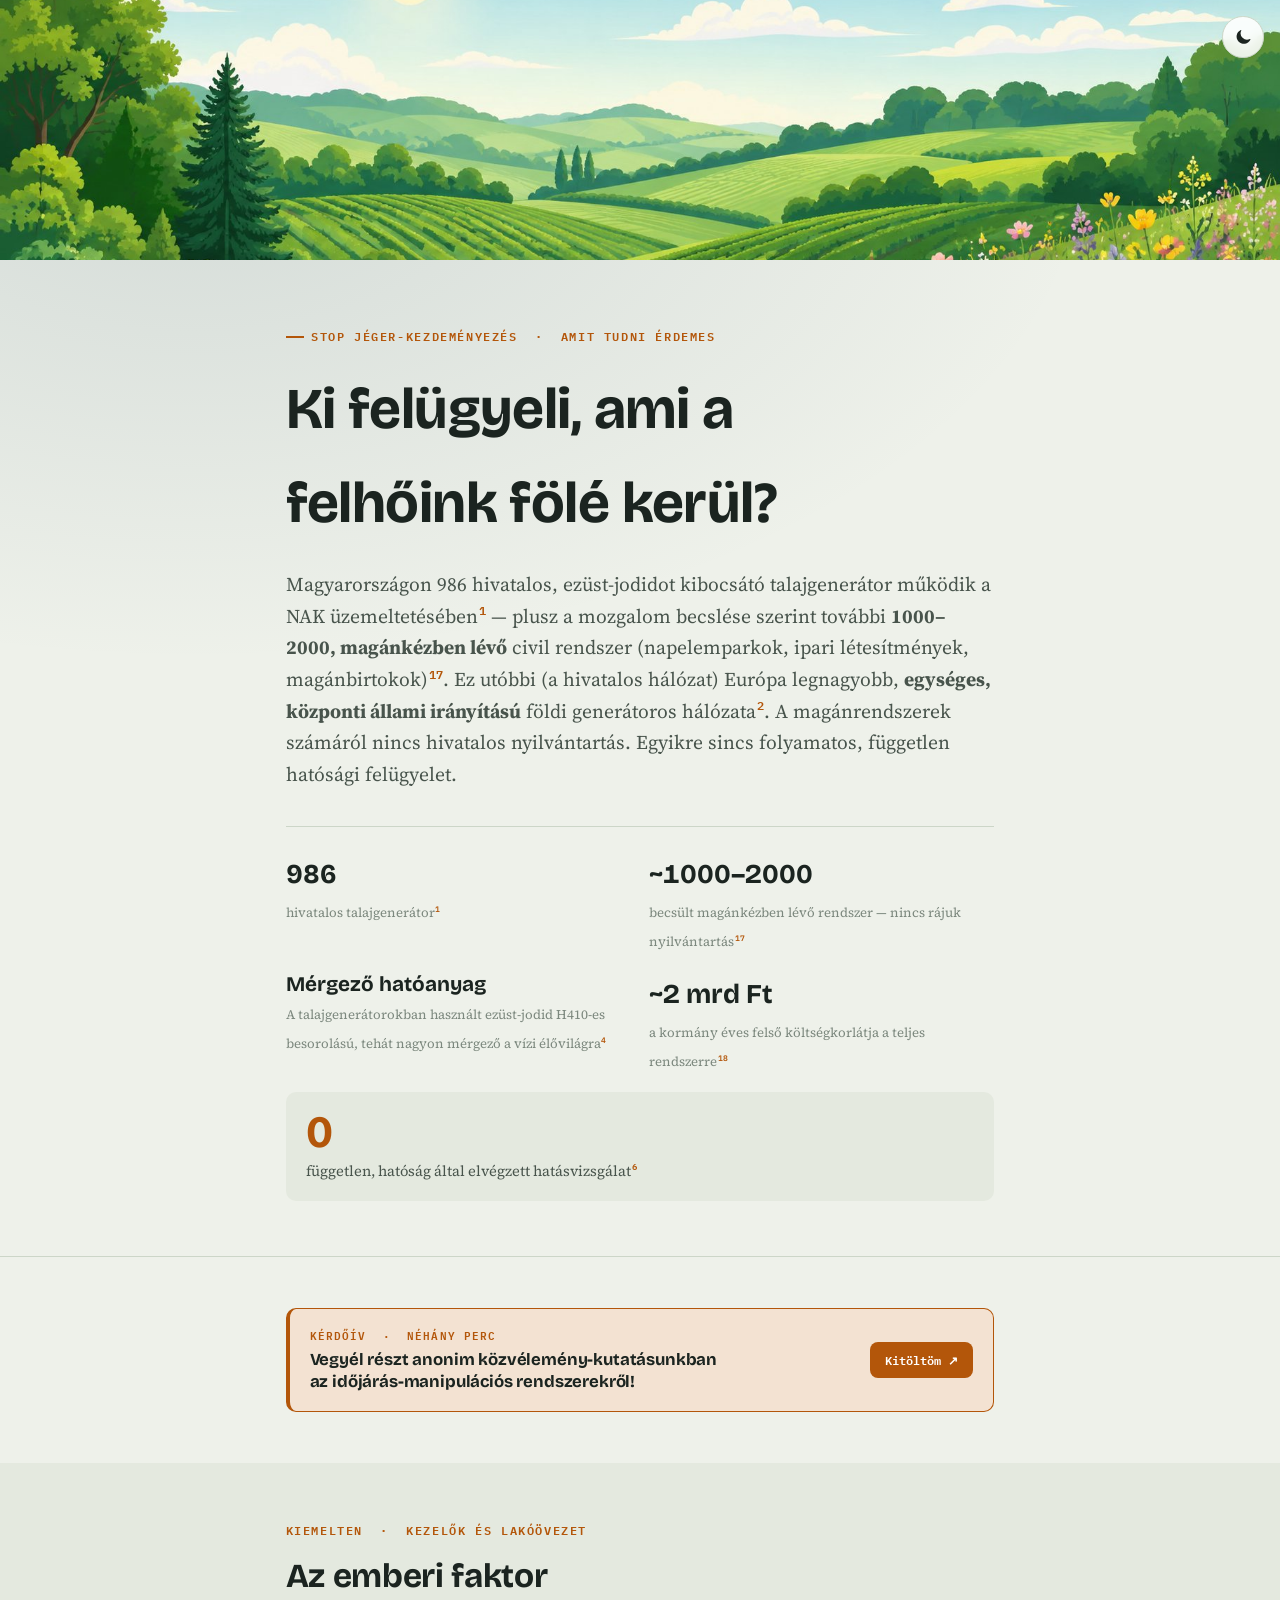
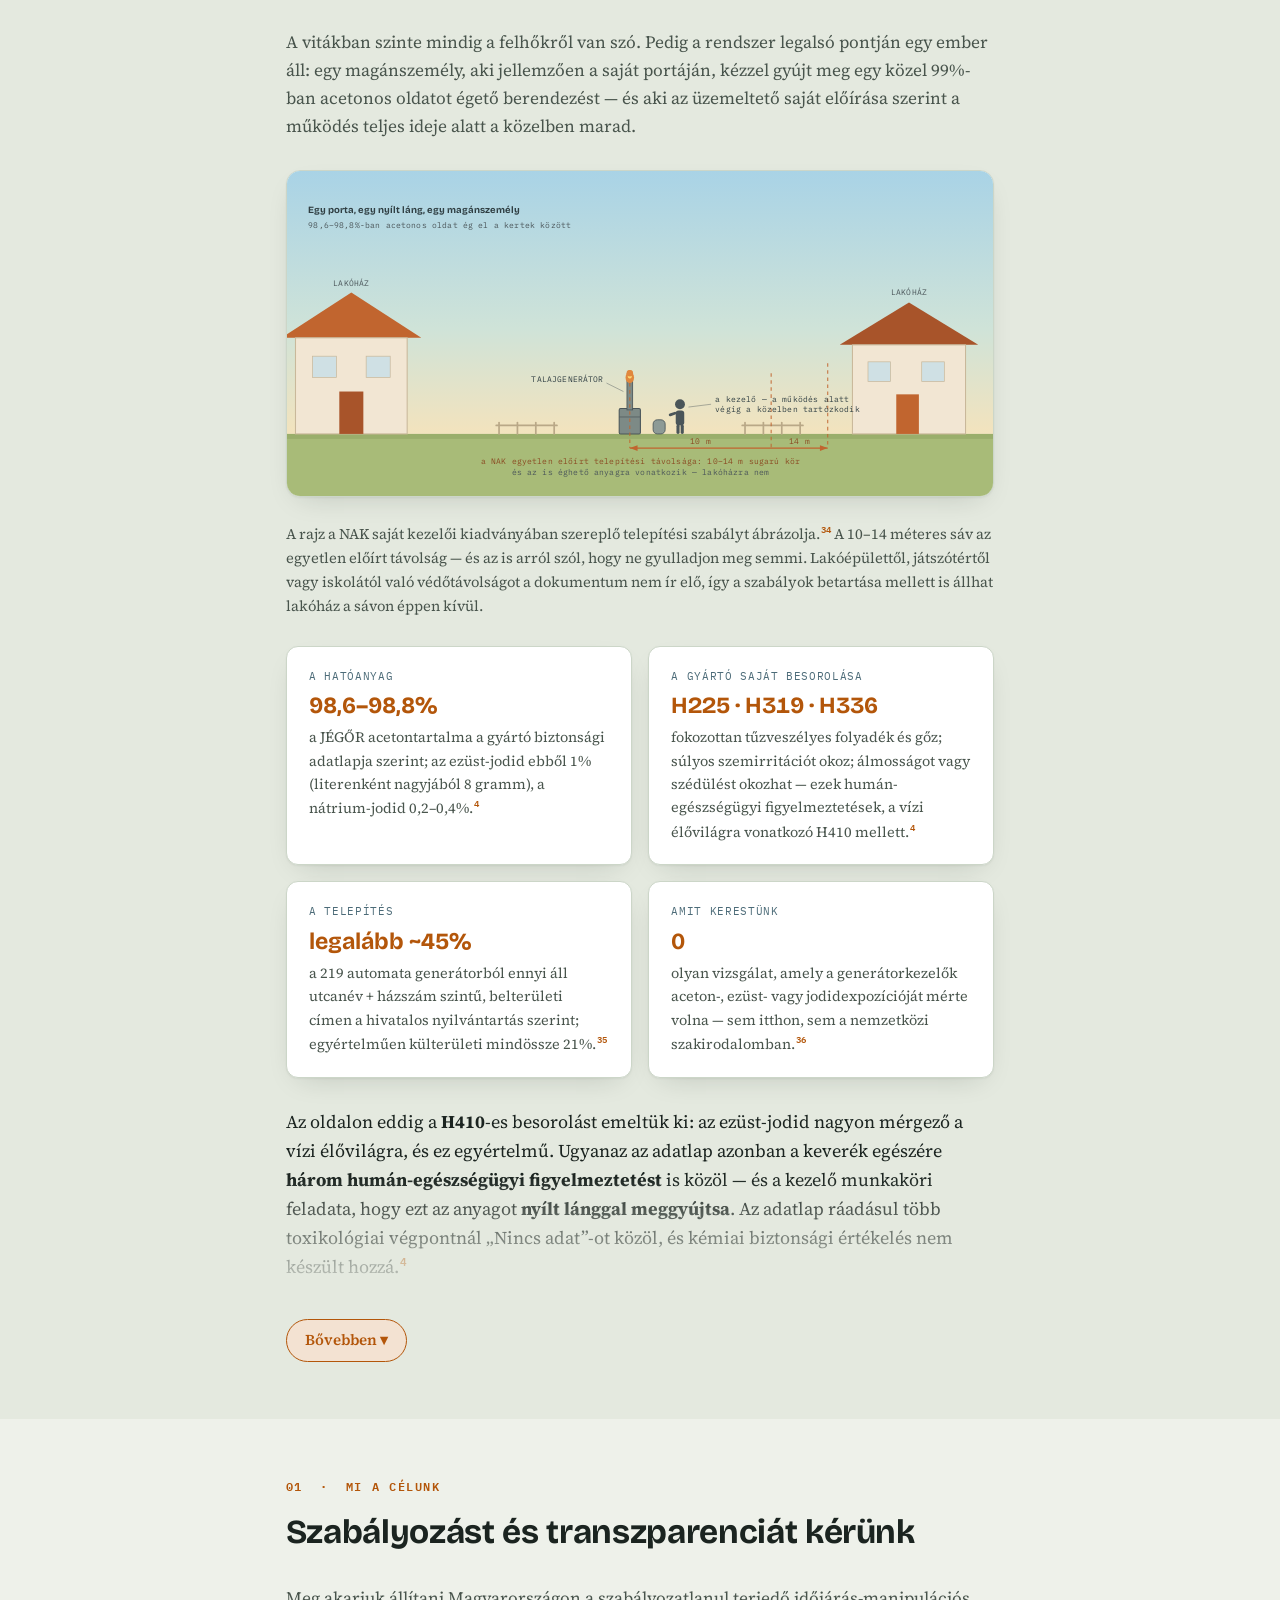
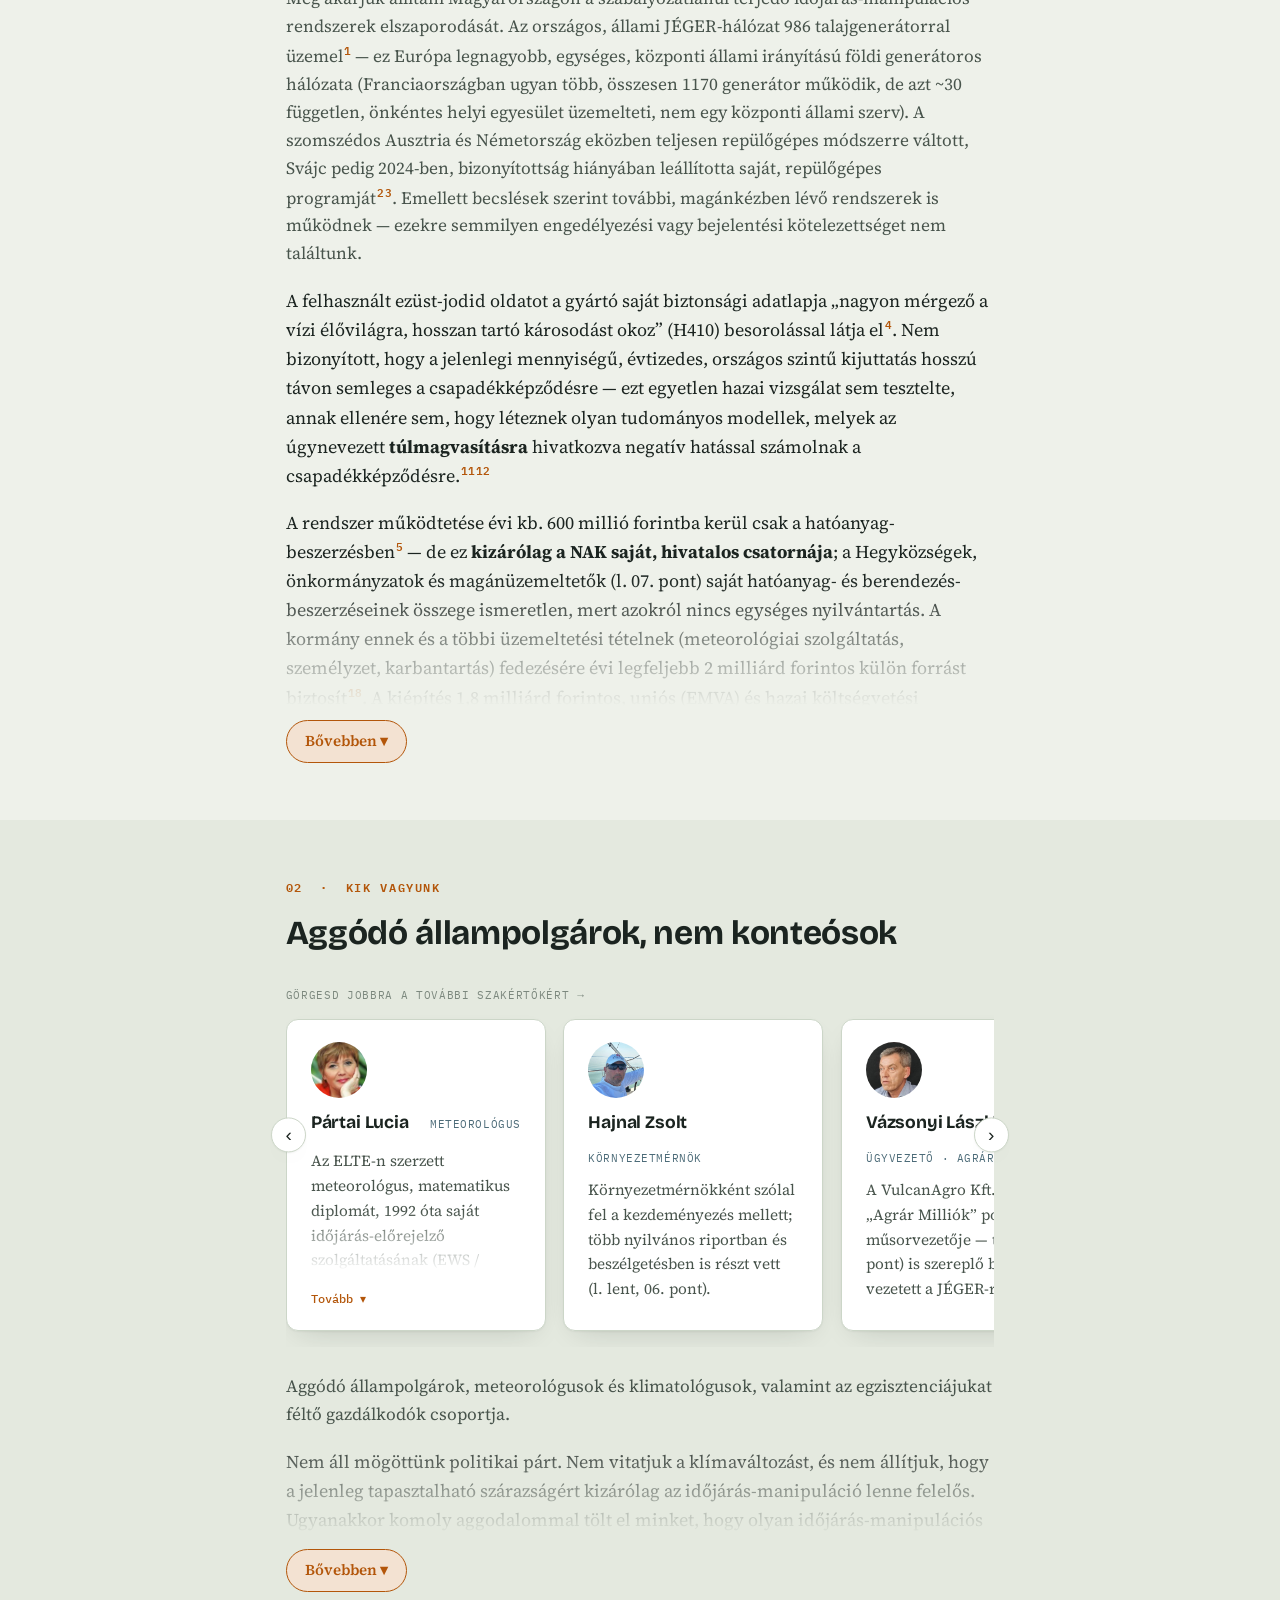
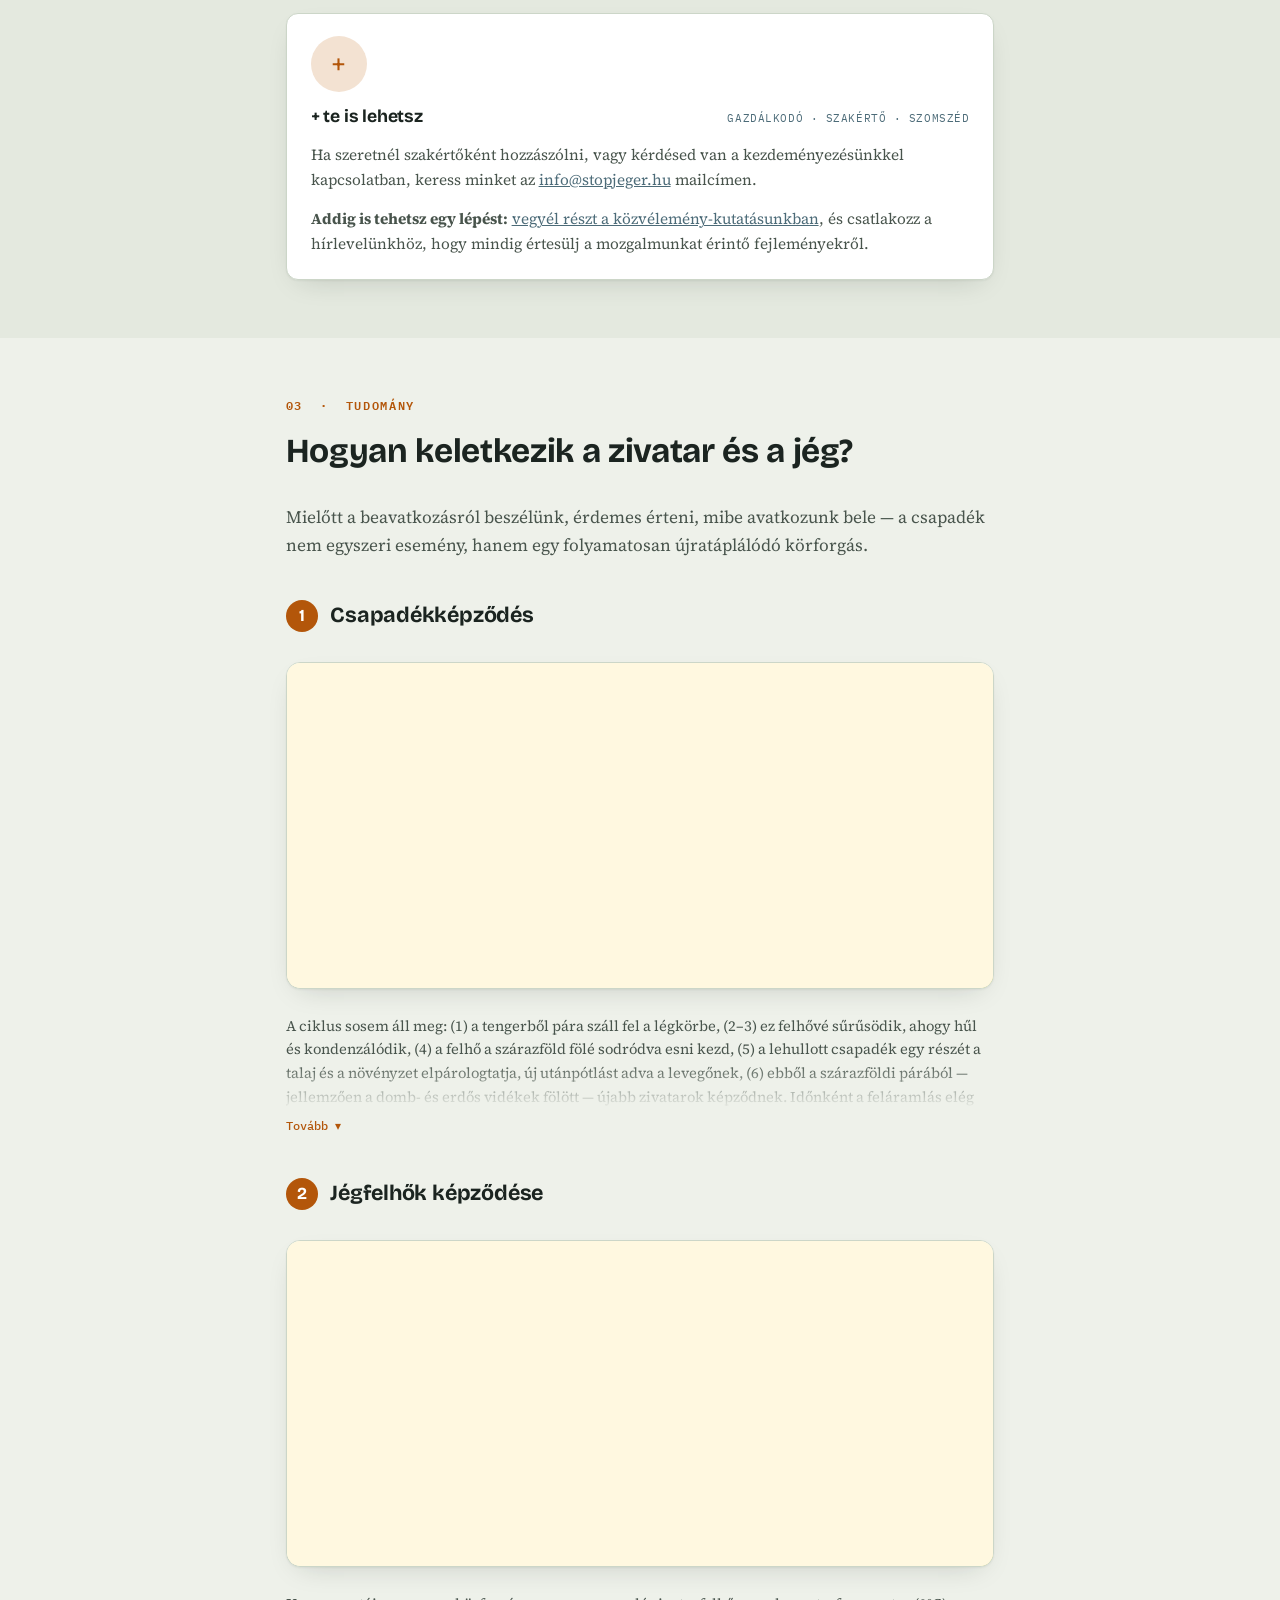
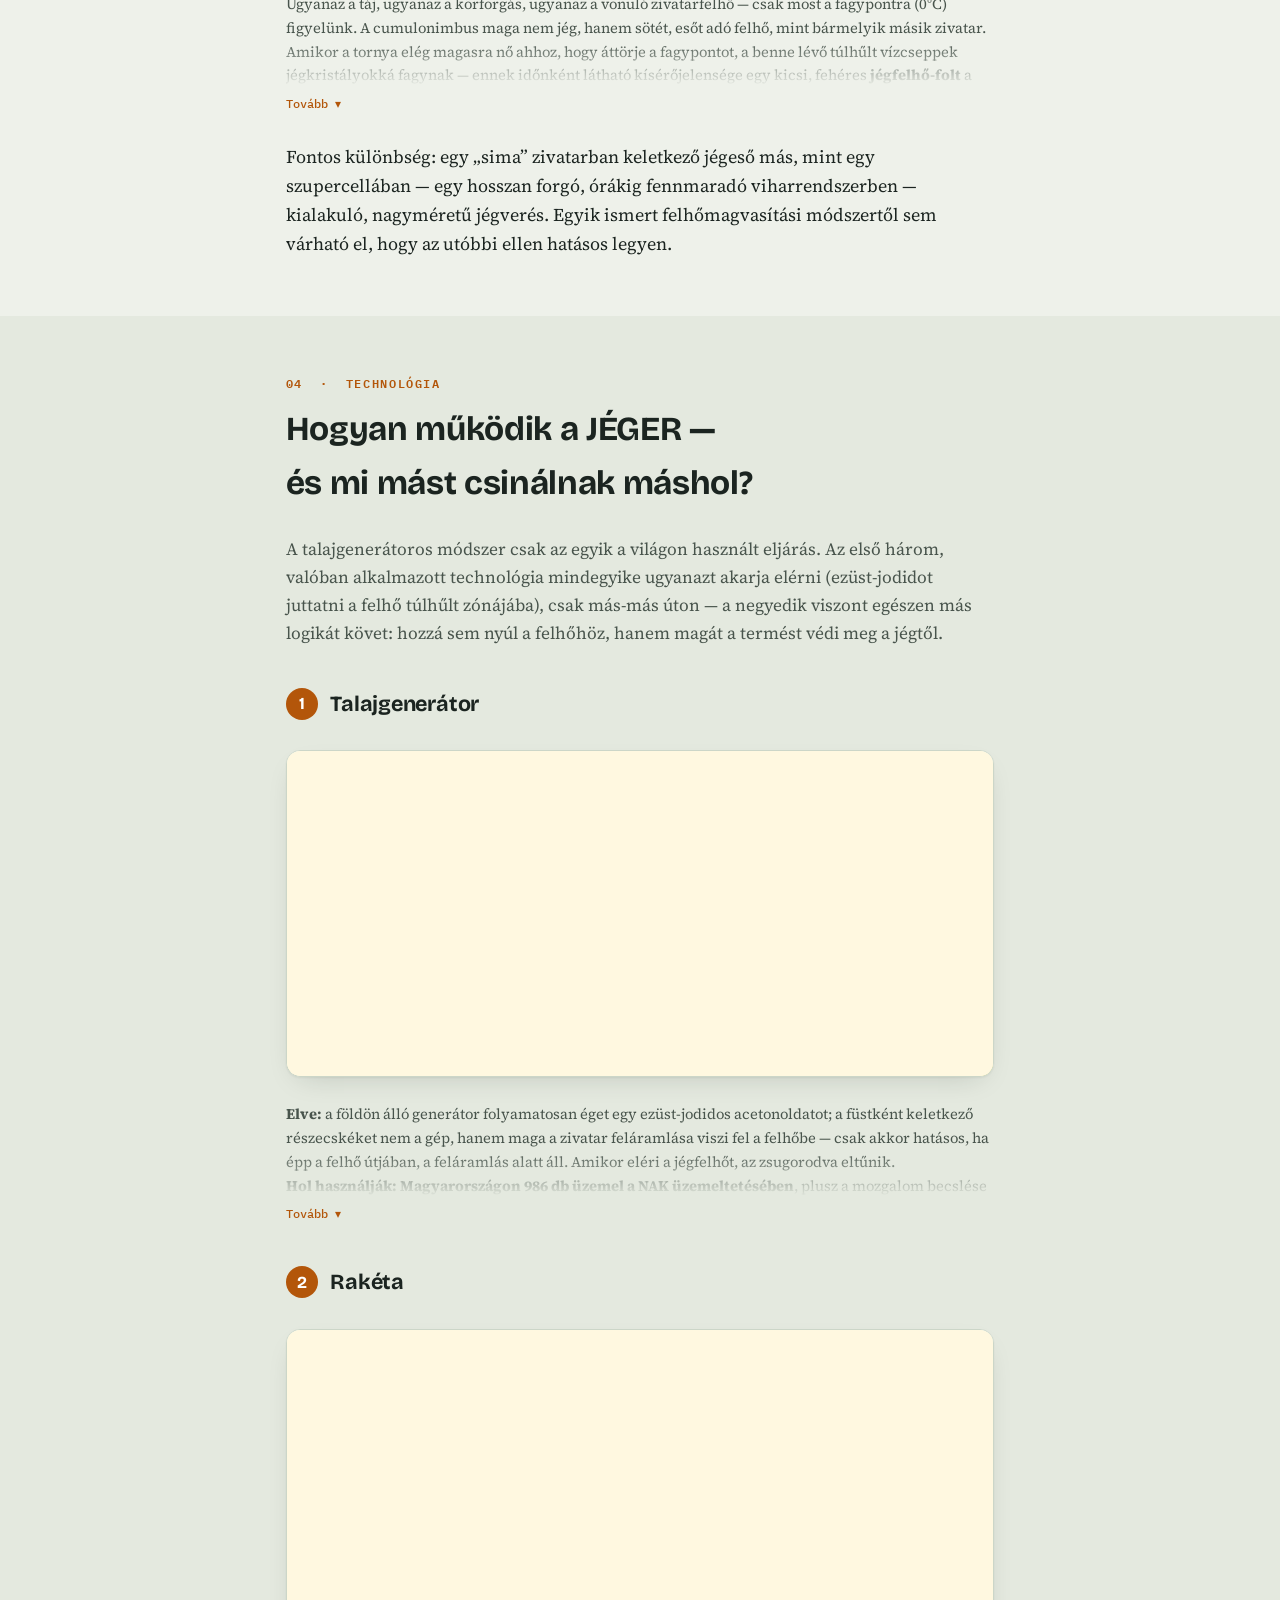
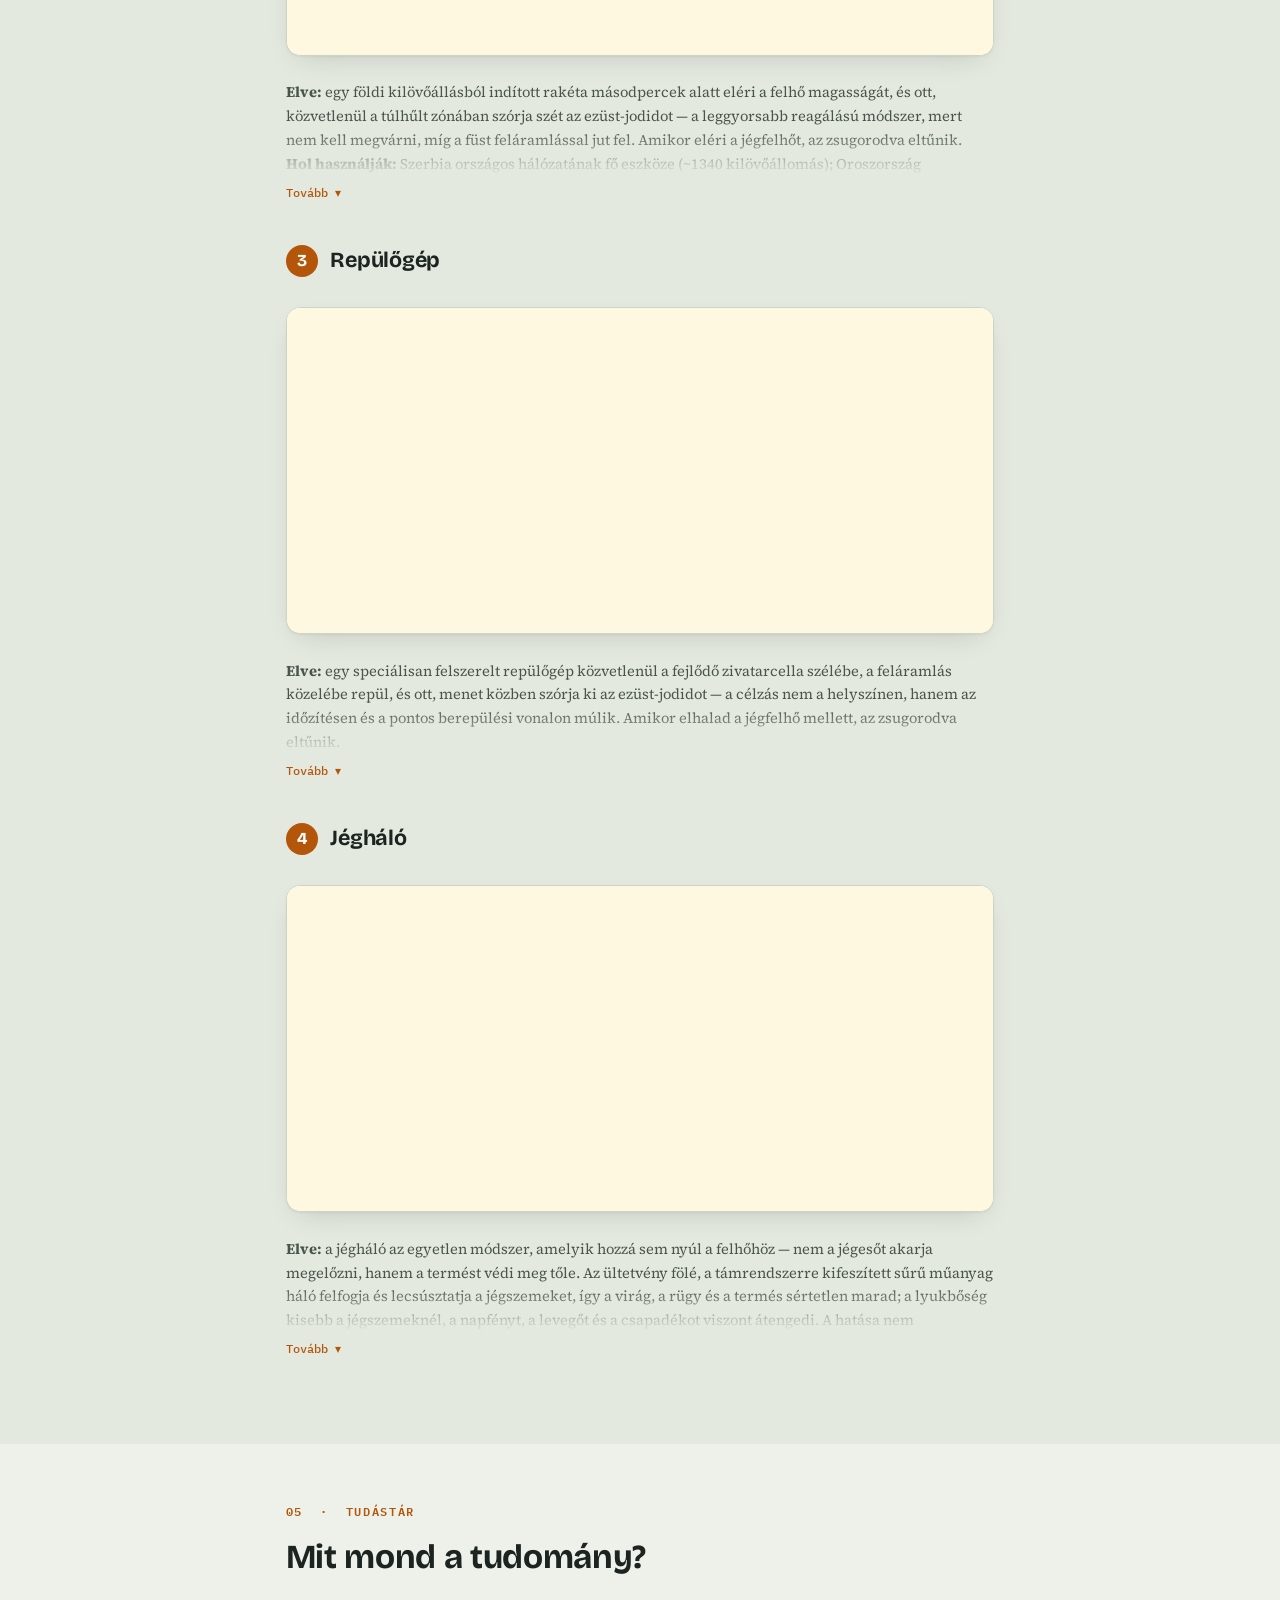
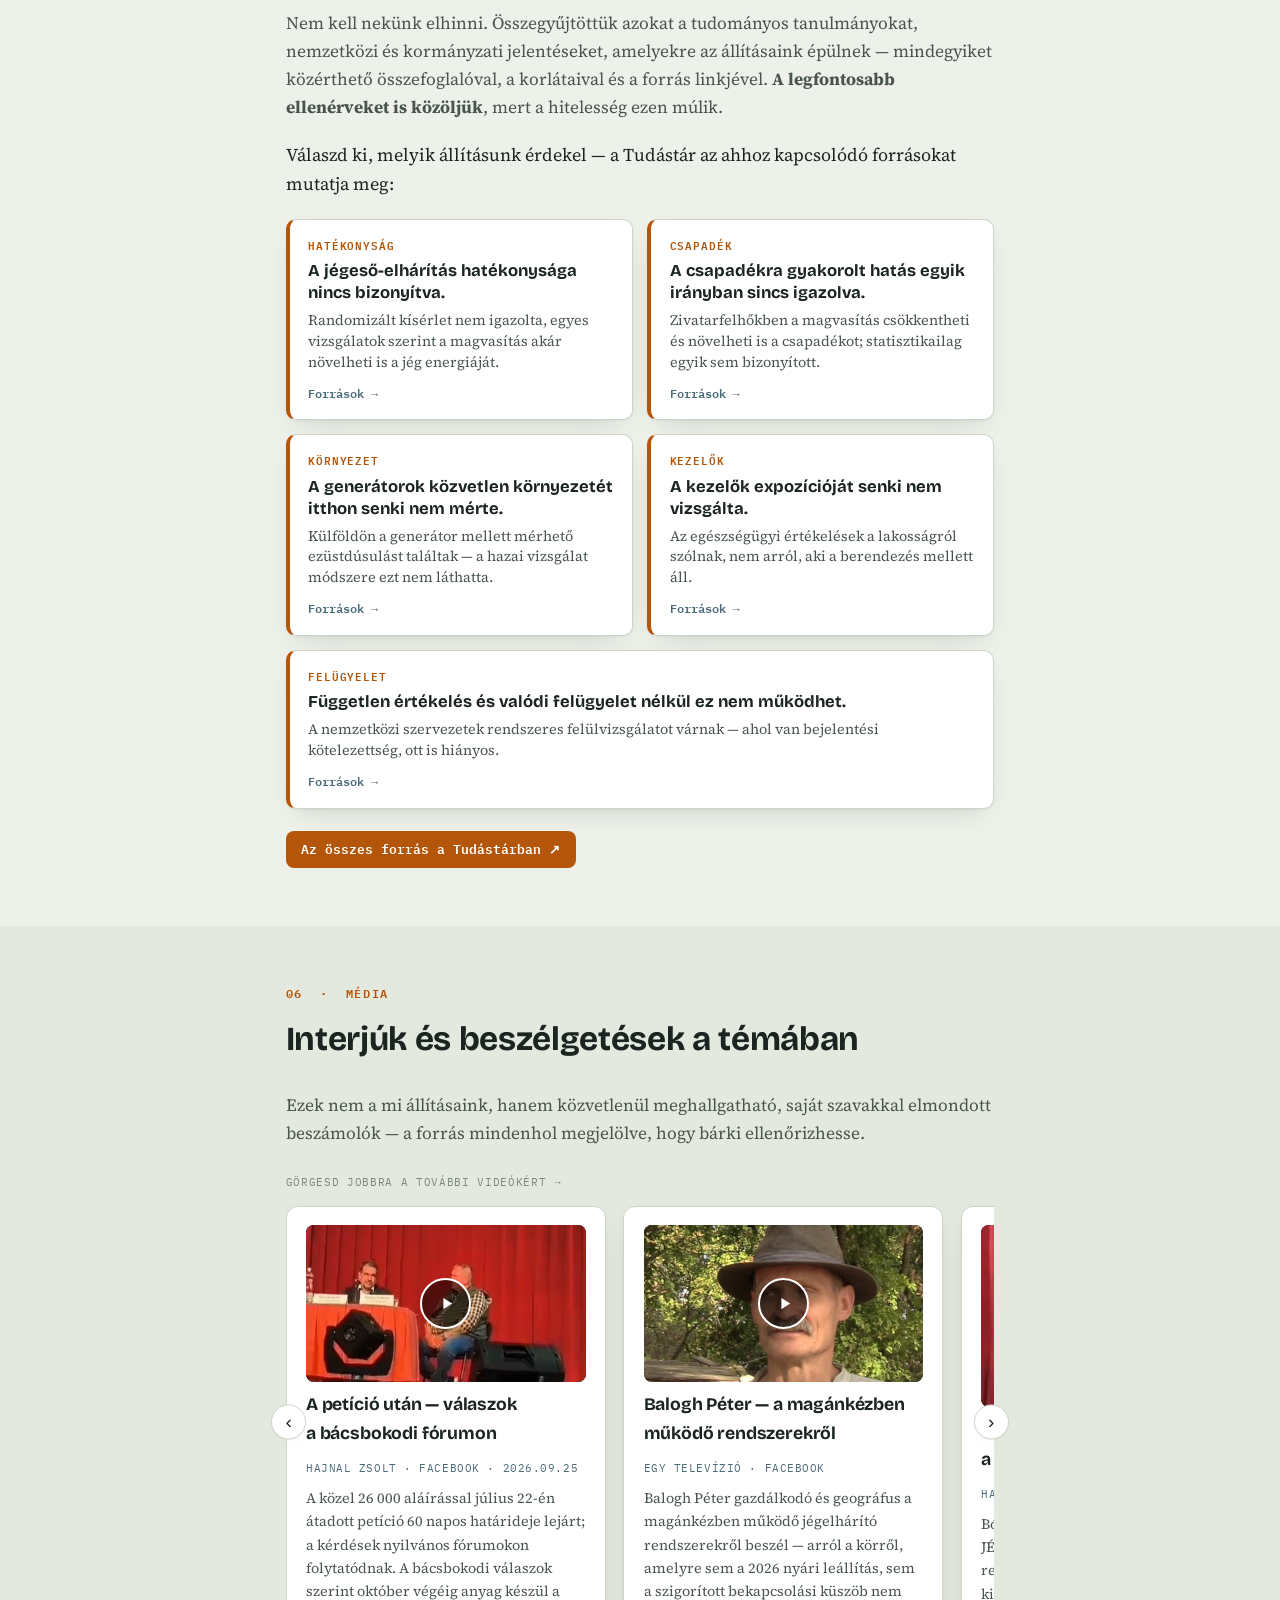
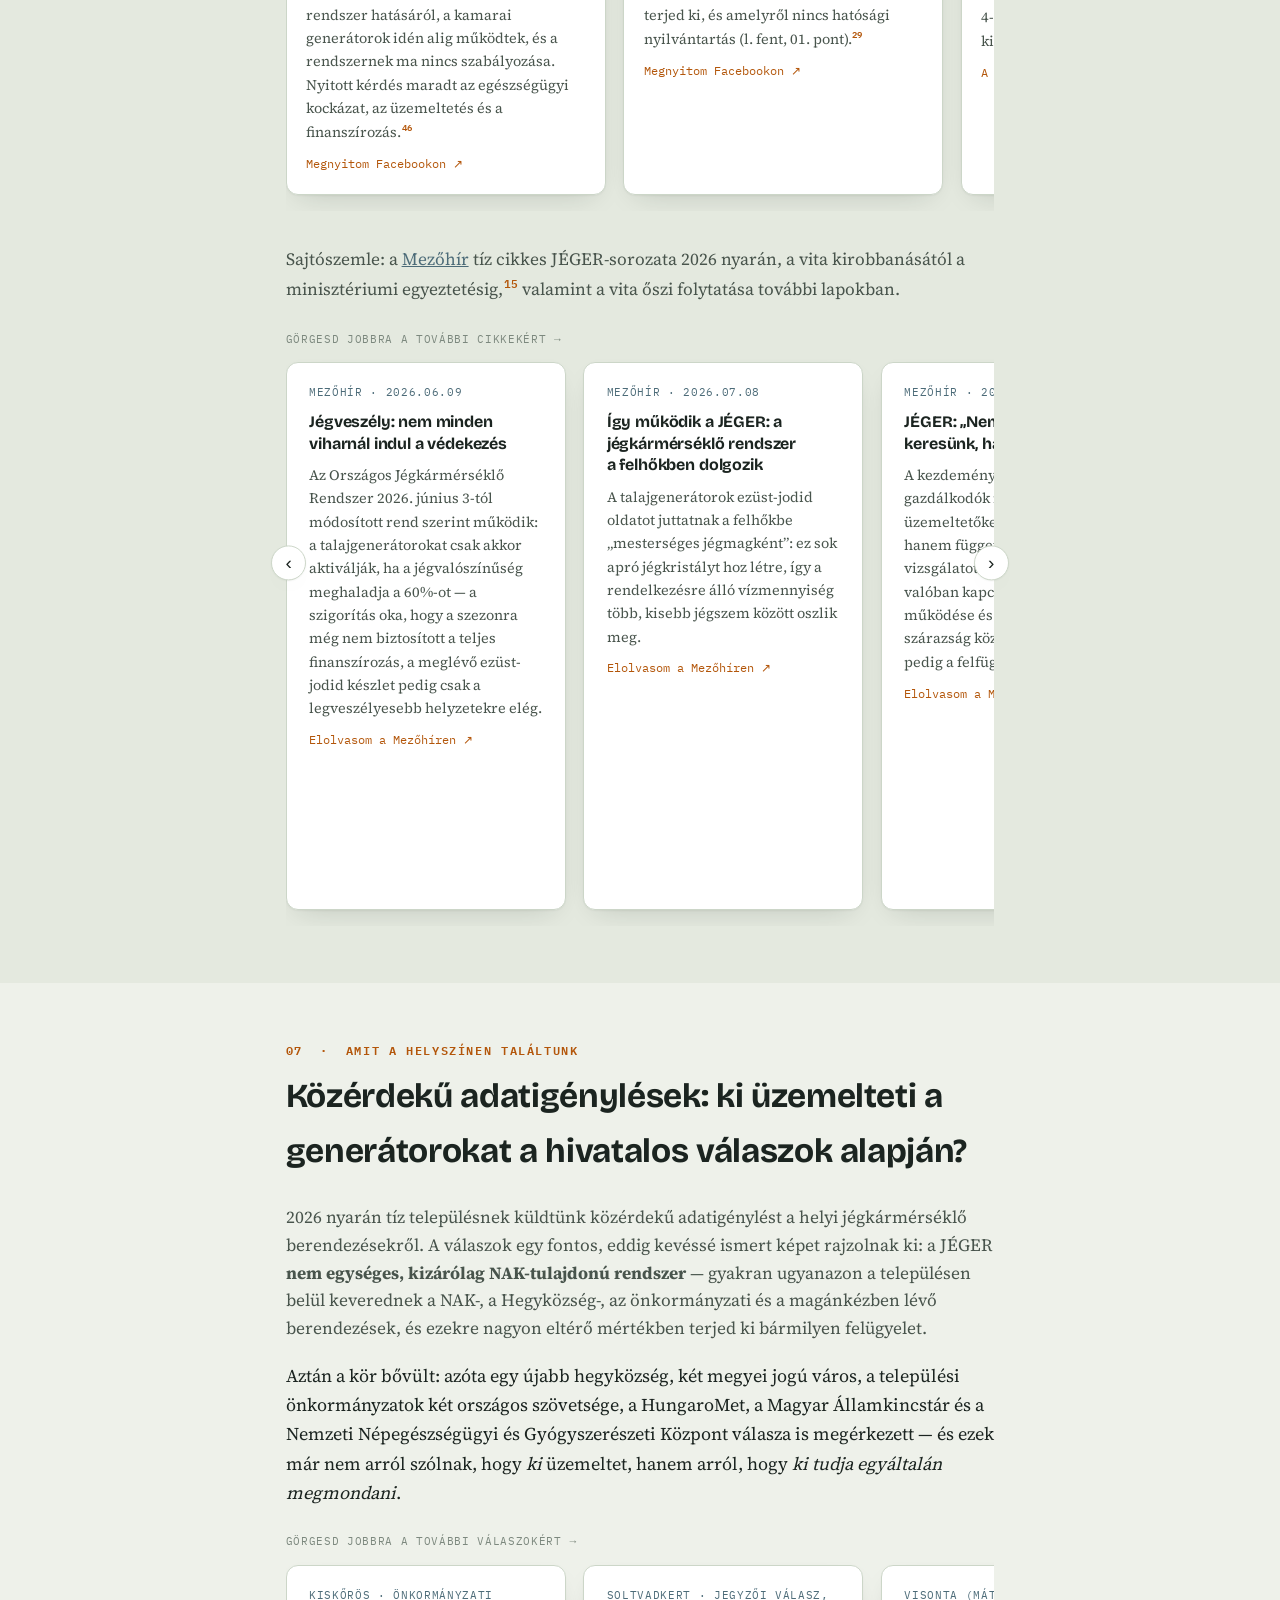
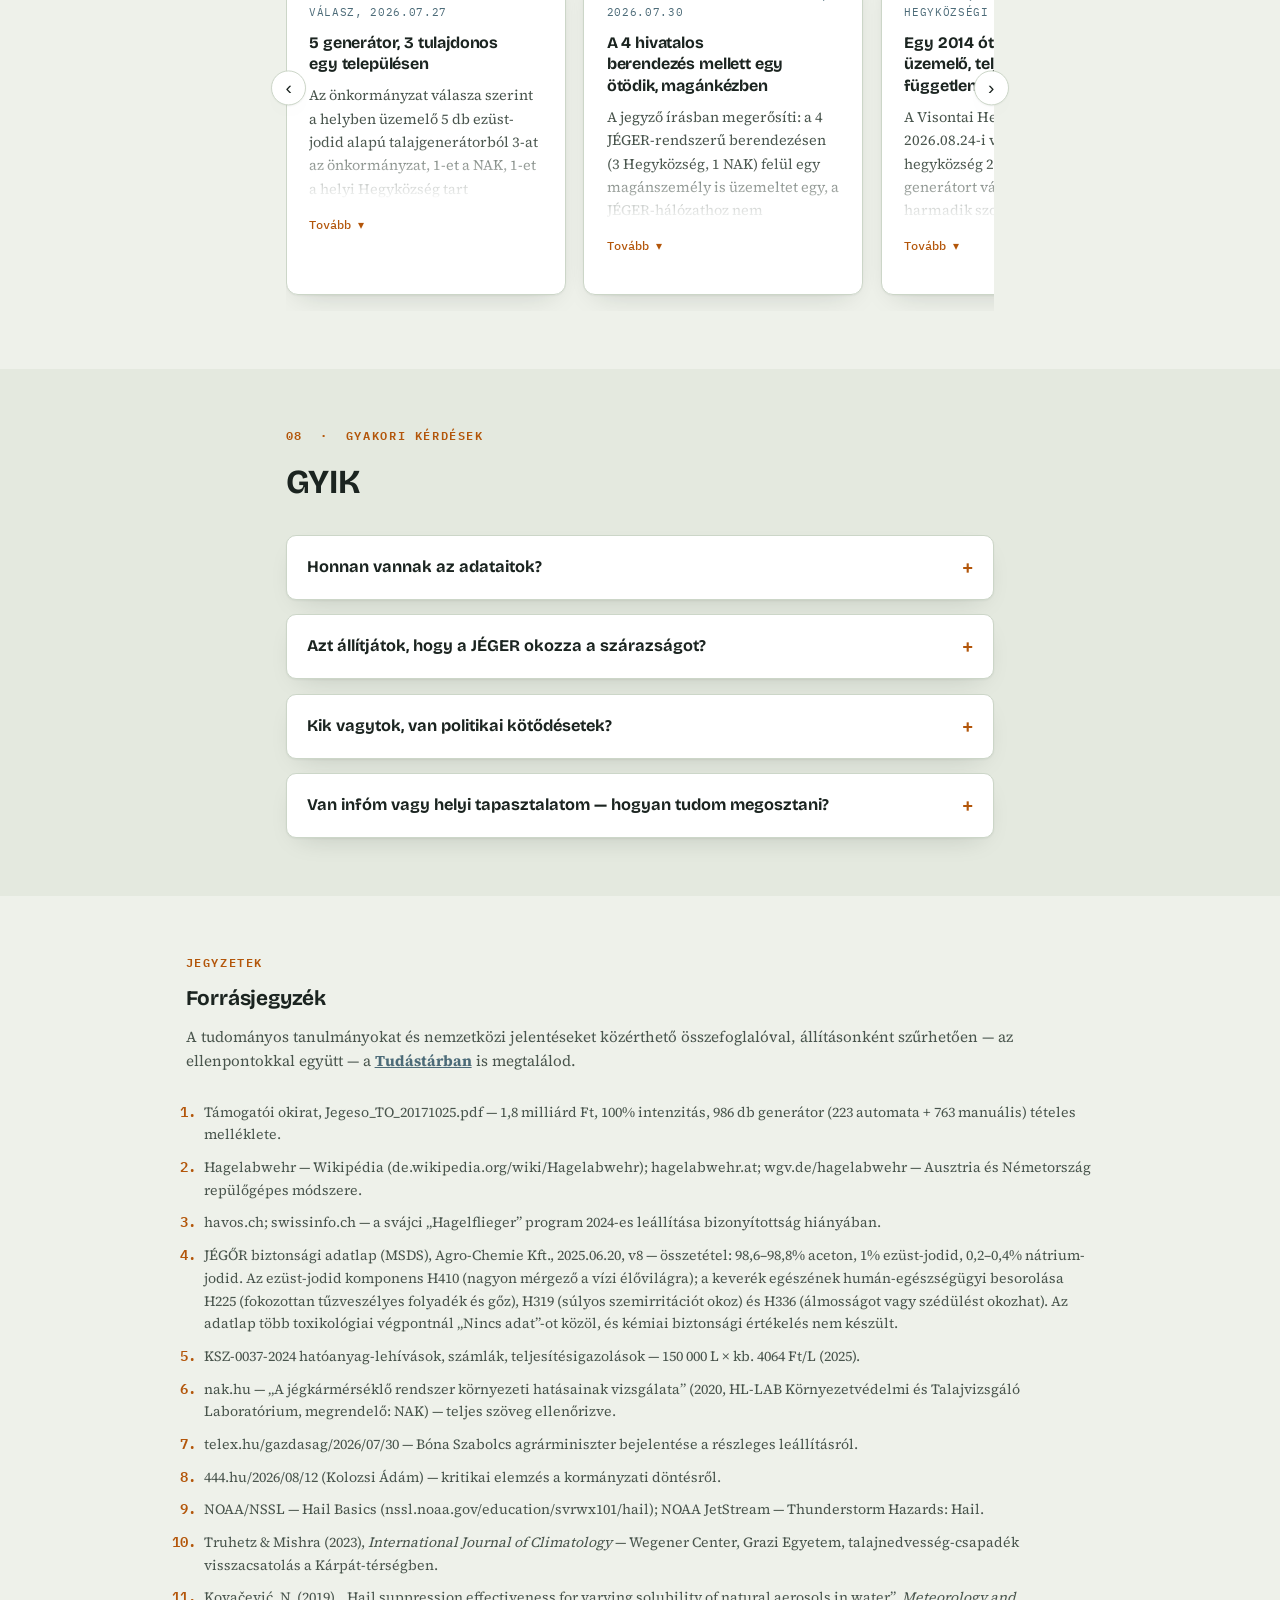
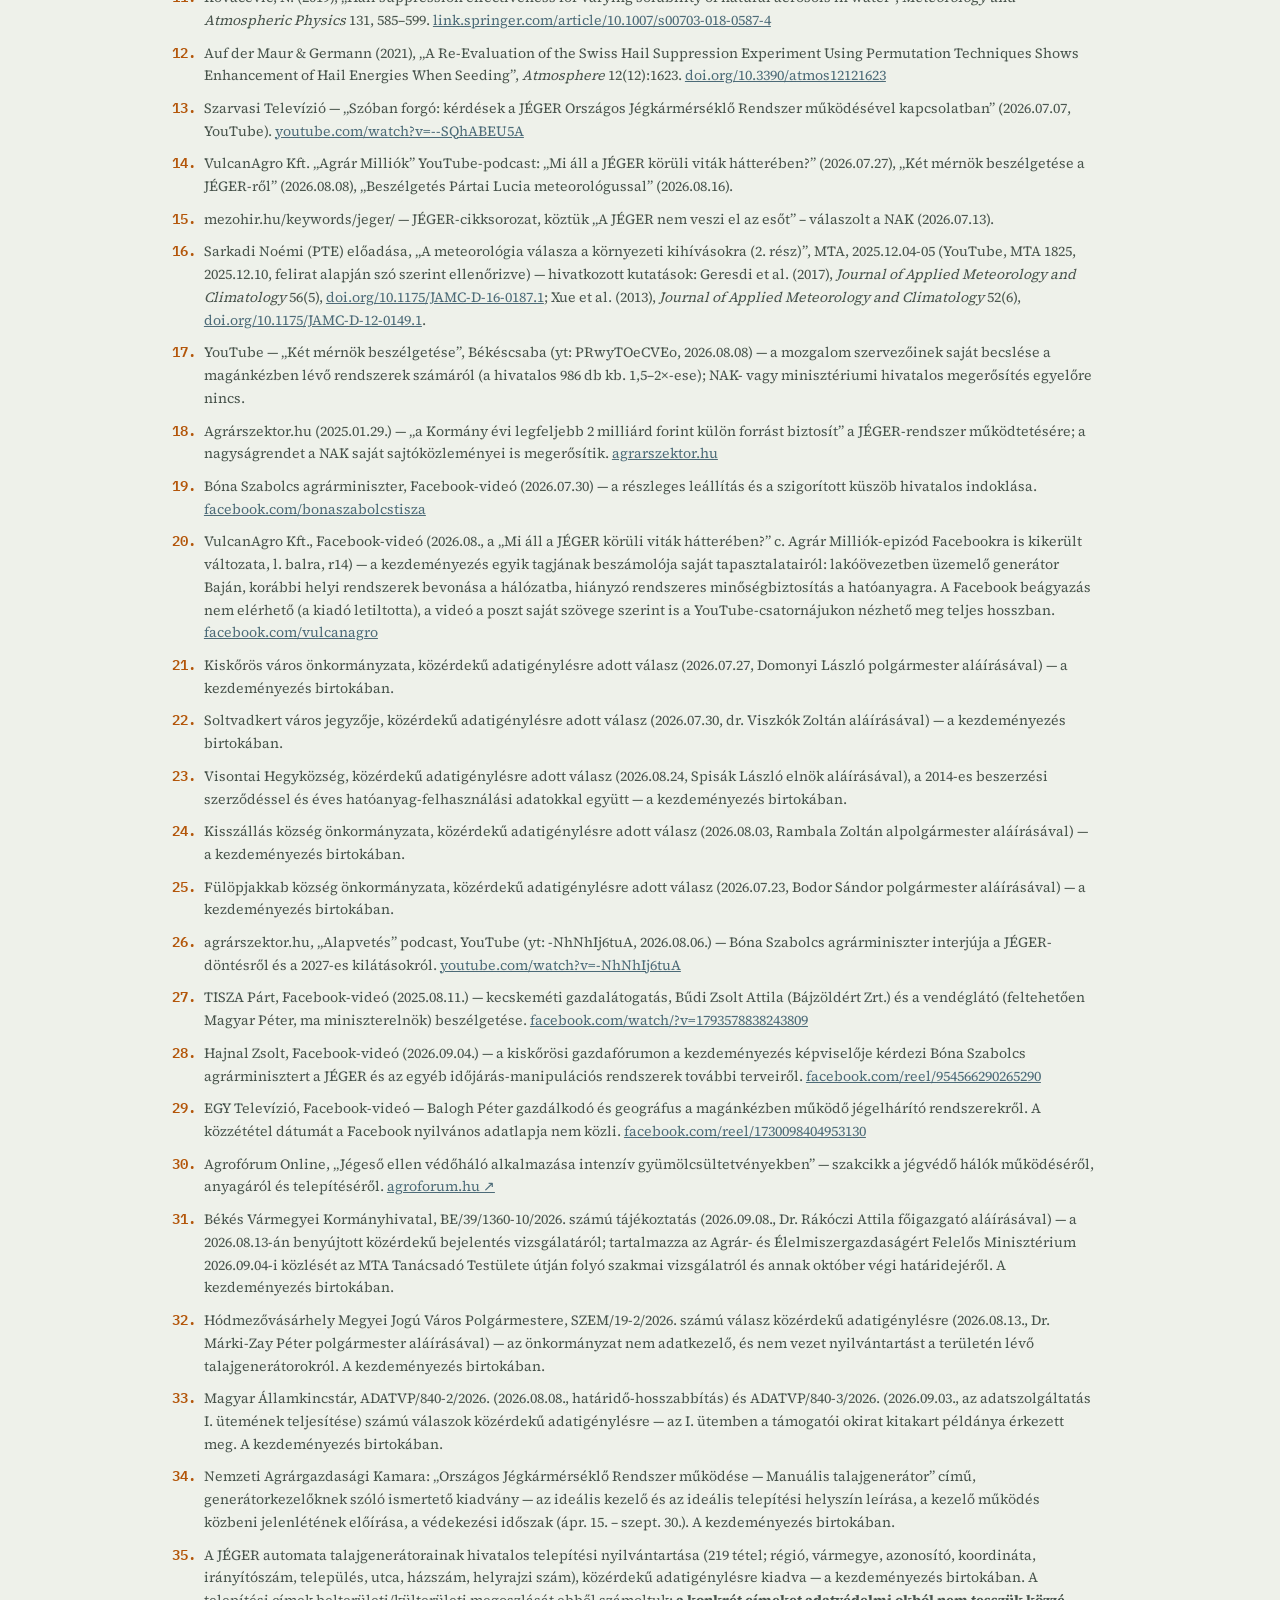
==== commit f8643006: "Deak Hajnalka eltavolitasa az oldalrol (profilkartya, nev a media- es forrasszovegekben) Co-Authored" ====
--- a/index.html
+++ b/index.html
@@ -957,11 +957,6 @@
     <div class="carousel">
       <button class="car-btn car-prev" type="button" aria-label="Előző szakértő">‹</button>
       <div class="carousel-track" id="profilesTrack">
-        <div class="profile-card">
-          <div class="avatar"><img src="[data-uri]" alt="Deák Hajnalka portréja" loading="lazy"></div>
-          <div class="who"><h3>Deák Hajnalka</h3><span class="role">mozgalmi alapító</span></div>
-          <p data-more="sm">A Mezőhegyesi Agrár Zrt. vezérigazgatója, a kezdeményezés egyik alapítója.</p>
-        </div>
         <div class="profile-card">
           <div class="avatar"><img src="[data-uri]" alt="Pártai Lucia portréja" loading="lazy"></div>
           <div class="who"><h3>Pártai Lucia</h3><span class="role">meteorológus</span></div>
@@ -2303,7 +2298,7 @@
             <span class="play-btn" aria-hidden="true"><svg viewBox="0 0 24 24" fill="currentColor"><path d="M8 5v14l11-7z"/></svg></span>
           </div>
           <div class="who"><h3>Szóban forgó — Szarvasi Televízió</h3><span class="role">helyi tévériport · 2026.07.07</span></div>
-          <p>57 perces adás a JÉGER működéséről, Hajnal Zsolt, Pártai Lucia és Deák Hajnalka részvételével.<sup class="cite"><a href="#r13">13</a></sup></p>
+          <p>57 perces adás a JÉGER működéséről, Hajnal Zsolt, Pártai Lucia és a kezdeményezés más tagjainak részvételével.<sup class="cite"><a href="#r13">13</a></sup></p>
           <a class="watch" href="https://www.youtube.com/watch?v=--SQhABEU5A" target="_blank" rel="noopener">Megnyitom YouTube-on ↗</a>
         </div>
         <div class="video-card">
@@ -2357,7 +2352,7 @@
         <div class="press-card">
           <span class="outlet">Mezőhír · 2026.07.10</span>
           <h3>JÉGER: „Nem ellenségeket keresünk, hanem válaszokat”</h3>
-          <p>Deák Hajnalka szerint a gazdálkodók nem az üzemeltetőket akarják támadni, hanem független szakértői vizsgálatot követelnek arra, van-e valóban kapcsolat a rendszer működése és a súlyosbodó szárazság között — a vizsgálatig pedig a felfüggesztését kérik.</p>
+          <p>A kezdeményezés szerint a gazdálkodók nem az üzemeltetőket akarják támadni, hanem független szakértői vizsgálatot követelnek arra, van-e valóban kapcsolat a rendszer működése és a súlyosbodó szárazság között — a vizsgálatig pedig a felfüggesztését kérik.</p>
           <a class="watch" href="https://mezohir.hu/2026/07/10/mezogazdasag-jeger-rendszer-vita/" target="_blank" rel="noopener">Elolvasom a Mezőhíren ↗</a>
         </div>
         <div class="press-card">
@@ -2565,7 +2560,7 @@
         <li id="r17">YouTube — „Két mérnök beszélgetése”, Békéscsaba (yt: PRwyTOeCVEo, 2026.08.08) — a mozgalom szervezőinek saját becslése a magánkézben lévő rendszerek számáról (a hivatalos 986 db kb. 1,5–2×-ese); NAK- vagy minisztériumi hivatalos megerősítés egyelőre nincs.</li>
         <li id="r18">Agrárszektor.hu (2025.01.29.) — „a Kormány évi legfeljebb 2 milliárd forint külön forrást biztosít” a JÉGER-rendszer működtetésére; a nagyságrendet a NAK saját sajtóközleményei is megerősítik. <a href="https://www.agrarszektor.hu/agrarpenzek/20250129/itt-az-igazsag-a-jegkarmerseklo-rendszerrol-nem-akarmi-derult-ki-2025-ben-53242" target="_blank" rel="noopener">agrarszektor.hu</a></li>
         <li id="r19">Bóna Szabolcs agrárminiszter, Facebook-videó (2026.07.30) — a részleges leállítás és a szigorított küszöb hivatalos indoklása. <a href="https://www.facebook.com/bonaszabolcstisza/videos/2082558319036436/" target="_blank" rel="noopener">facebook.com/bonaszabolcstisza</a></li>
-        <li id="r20">VulcanAgro Kft., Facebook-videó (2026.08., a „Mi áll a JÉGER körüli viták hátterében?” c. Agrár Milliók-epizód Facebookra is kikerült változata, l. balra, r14) — Deák Hajnalka beszámolója saját tapasztalatairól: lakóövezetben üzemelő generátor Baján, korábbi helyi rendszerek bevonása a hálózatba, hiányzó rendszeres minőségbiztosítás a hatóanyagra. A Facebook beágyazás nem elérhető (a kiadó letiltotta), a videó a poszt saját szövege szerint is a YouTube-csatornájukon nézhető meg teljes hosszban. <a href="https://www.facebook.com/vulcanagro/videos/2165361317368798/" target="_blank" rel="noopener">facebook.com/vulcanagro</a></li>
+        <li id="r20">VulcanAgro Kft., Facebook-videó (2026.08., a „Mi áll a JÉGER körüli viták hátterében?” c. Agrár Milliók-epizód Facebookra is kikerült változata, l. balra, r14) — a kezdeményezés egyik tagjának beszámolója saját tapasztalatairól: lakóövezetben üzemelő generátor Baján, korábbi helyi rendszerek bevonása a hálózatba, hiányzó rendszeres minőségbiztosítás a hatóanyagra. A Facebook beágyazás nem elérhető (a kiadó letiltotta), a videó a poszt saját szövege szerint is a YouTube-csatornájukon nézhető meg teljes hosszban. <a href="https://www.facebook.com/vulcanagro/videos/2165361317368798/" target="_blank" rel="noopener">facebook.com/vulcanagro</a></li>
         <li id="r21">Kiskőrös város önkormányzata, közérdekű adatigénylésre adott válasz (2026.07.27, Domonyi László polgármester aláírásával) — a kezdeményezés birtokában.</li>
         <li id="r22">Soltvadkert város jegyzője, közérdekű adatigénylésre adott válasz (2026.07.30, dr. Viszkók Zoltán aláírásával) — a kezdeményezés birtokában.</li>
         <li id="r23">Visontai Hegyközség, közérdekű adatigénylésre adott válasz (2026.08.24, Spisák László elnök aláírásával), a 2014-es beszerzési szerződéssel és éves hatóanyag-felhasználási adatokkal együtt — a kezdeményezés birtokában.</li>
